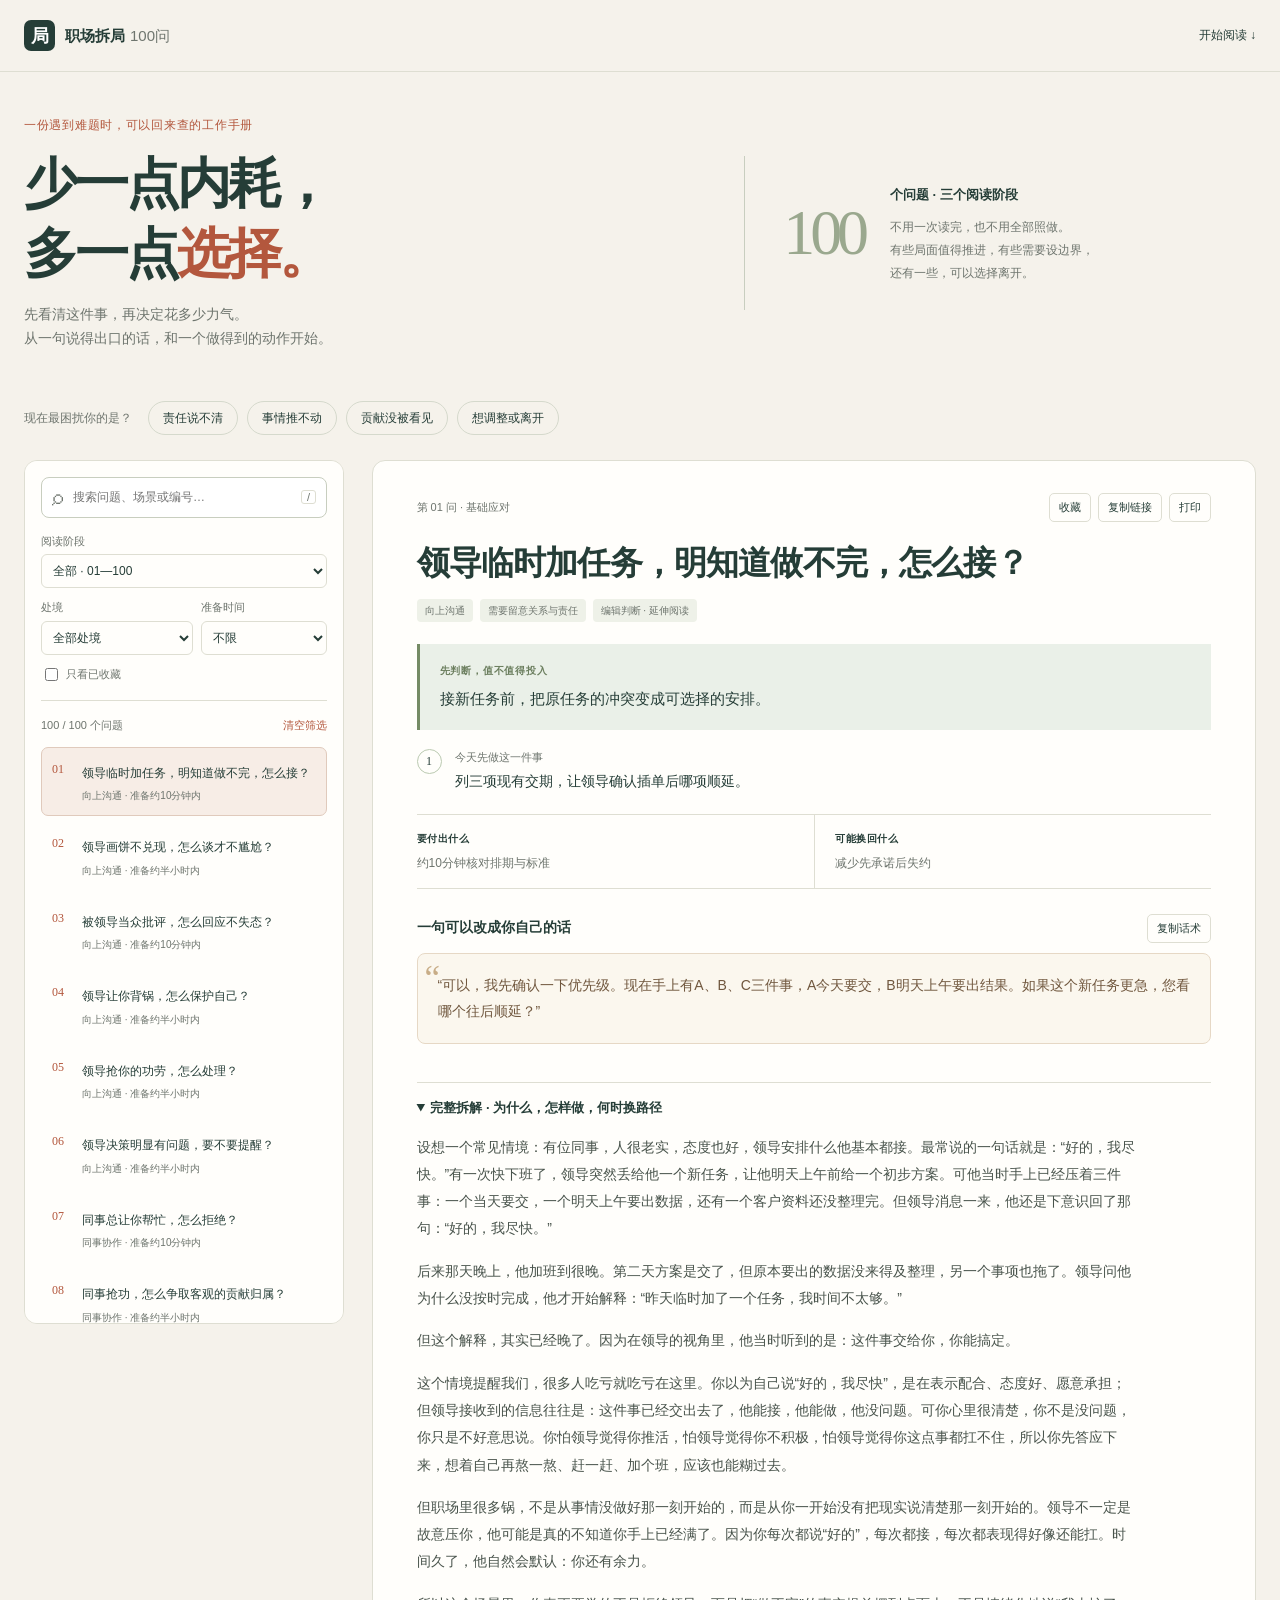
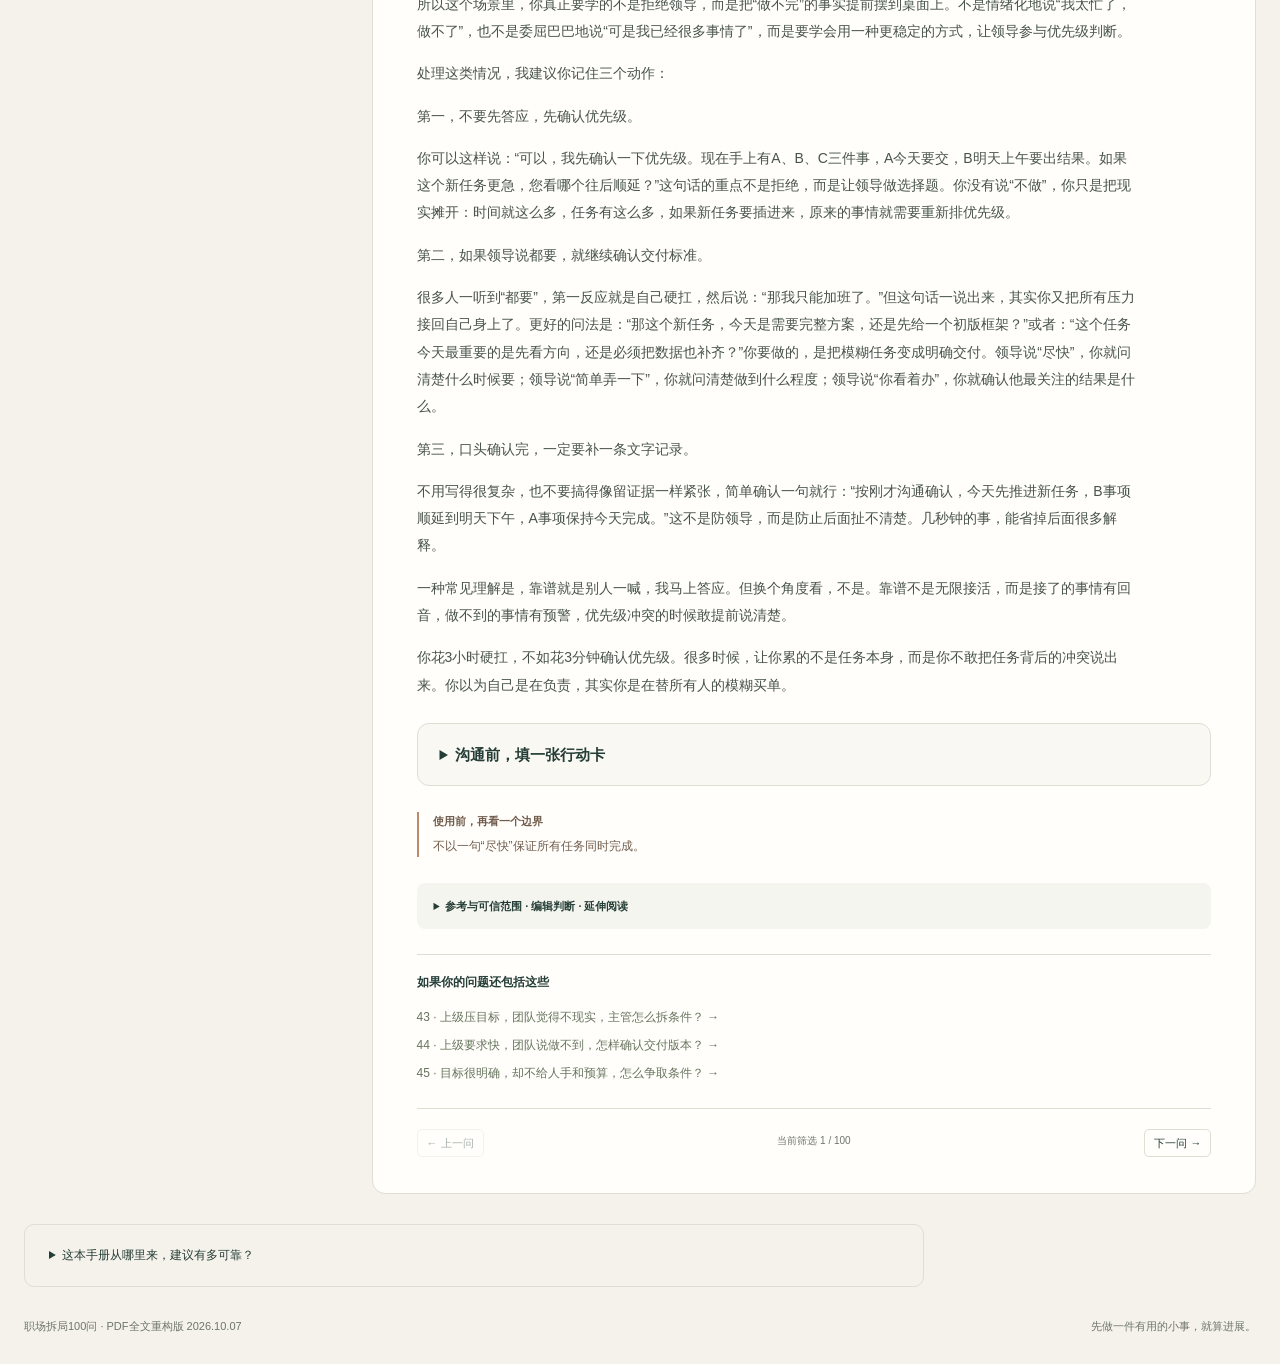
==== offline.html @ 79477aa4 "Improve references and mobile reading experience" ====
<!doctype html>
<html lang="zh-CN"><head><meta charset="utf-8"><meta name="viewport" content="width=device-width,initial-scale=1"><meta name="description" content="100个职场难题，逐题说明判断、行动、成本、收益和边界。"><meta name="theme-color" content="#f5f2eb"><meta property="og:type" content="website"><meta property="og:title" content="职场拆局100问 · 少一点内耗，多一点选择"><meta property="og:description" content="一份遇到职场难题时，可以回来查的工作手册。"><meta property="og:url" content="https://samuelsin526.github.io/-627806/"><link rel="canonical" href="https://samuelsin526.github.io/-627806/"><title>职场拆局100问 · 少一点内耗，多一点选择</title><style>:root{--paper:#f5f2eb;--white:#fffefb;--ink:#253d37;--muted:#6e756e;--line:#deded2;--accent:#b3573d;--wash:#f7ede6;--green:#eaf0e8}*{box-sizing:border-box}html{scroll-behavior:smooth;scroll-padding-top:76px}body{margin:0;background:var(--paper);color:var(--ink);font:15px/1.7 -apple-system,BlinkMacSystemFont,"Segoe UI","Microsoft YaHei",sans-serif}button,input,select{font:inherit}button,a,select{touch-action:manipulation}button{cursor:pointer;color:var(--ink)}a{color:inherit;text-decoration-thickness:1px;text-underline-offset:4px}button:focus-visible,a:focus-visible,select:focus-visible,input:focus-visible,summary:focus-visible{outline:3px solid #ae653b;outline-offset:3px}.sr-only{position:absolute;width:1px;height:1px;padding:0;margin:-1px;overflow:hidden;clip:rect(0,0,0,0);white-space:nowrap;border:0}.skip{position:absolute;left:12px;top:-80px;background:var(--white);padding:12px;z-index:20}.skip:focus{top:8px}.top{height:72px;display:flex;align-items:center;justify-content:space-between;padding:0 max(24px,calc((100vw - 1320px)/2));border-bottom:1px solid var(--line);background:var(--paper)}.brand{display:flex;align-items:center;gap:10px;text-decoration:none;font-weight:750;white-space:nowrap}.brand-mark{display:grid;place-items:center;width:31px;height:31px;background:var(--ink);color:white;border-radius:7px;font:700 18px serif}.brand-count{font-weight:400;margin-left:5px;color:var(--muted)}nav{display:flex;gap:25px;font-size:12px}nav a{text-decoration:none}nav a:hover{color:var(--accent)}.wrap{max-width:1320px;margin:auto;padding:0 24px}.hero{display:grid;grid-template-columns:1.3fr 1fr;gap:55px;align-items:center;padding:43px 0 35px}.eyebrow{font-size:12px;color:var(--accent);letter-spacing:.06em}h1{font:650 clamp(35px,4.2vw,54px)/1.3 "Microsoft YaHei",sans-serif;letter-spacing:-.055em;margin:14px 0}h1 span{color:var(--accent)}.hero p{color:var(--muted);font-size:14px;margin:0}.hero-note{display:flex;align-items:center;gap:26px;border-left:1px solid #c8cebf;padding:25px 0 25px 38px}.note-number{font:500 64px/1 Georgia,serif;color:#9aa88e;letter-spacing:-.08em}.hero-note b{font-size:13px;font-weight:600}.hero-note p{font-size:12px;margin-top:10px;line-height:1.9}.start{display:flex;flex-wrap:wrap;align-items:center;gap:9px;padding:15px 0 25px;font-size:12px}.start>span{color:var(--muted);margin-right:7px}.start button{border:1px solid #d5d9cc;border-radius:30px;background:transparent;padding:6px 14px;font-size:12px}.start button:hover{background:var(--green);border-color:#a4b09a}.workspace{display:grid;grid-template-columns:320px minmax(0,1fr);gap:28px;align-items:start}.sidebar{background:var(--white);border:1px solid var(--line);border-radius:13px;padding:16px;position:sticky;top:18px;max-height:calc(100vh - 36px);overflow:auto;scrollbar-width:thin}.search-wrap{display:flex;align-items:center;border:1px solid #c8cebf;border-radius:8px;background:#fff;gap:8px;padding:8px 10px}.search-wrap>span{font-size:22px;line-height:1;color:var(--muted)}.search-wrap input{font-size:12px;min-width:0;width:100%;border:0;background:transparent;color:var(--ink);outline:none}.search-wrap:focus-within{outline:2px solid #ae653b}.search-wrap kbd{font:11px sans-serif;padding:0 5px;border:1px solid var(--line);color:var(--muted);border-radius:3px}.filters{margin-top:14px}.filters label{display:block;font-size:11px;color:var(--muted);margin-bottom:4px}.filters select{width:100%;min-height:34px;font-size:12px;color:var(--ink);background:var(--white);border:1px solid var(--line);border-radius:6px;padding:5px 7px}.filter-pair{display:grid;grid-template-columns:1.2fr 1fr;gap:8px;margin:10px 0}.filters .saved-filter{display:flex;align-items:center;gap:5px;margin:10px 0 0}.saved-filter input{accent-color:var(--ink)}.list-head{display:flex;align-items:center;justify-content:space-between;margin:16px 0 9px;padding-top:12px;border-top:1px solid var(--line);font-size:11px;color:var(--muted)}.list-head button{border:0;background:none;color:var(--accent);font-size:11px;padding:3px 0}.question-list{display:grid;gap:5px}.question{display:flex;gap:10px;align-items:flex-start;width:100%;padding:11px 10px;border:1px solid transparent;border-radius:7px;background:transparent;text-align:left}.question:hover{background:#f2f4ed}.question.active{background:var(--wash);border-color:#e0cabc}.num{font:12px/1.8 Georgia,serif;color:var(--accent);flex:0 0 20px}.qtitle{font-size:12px;line-height:1.6;font-weight:550}.qmeta{display:block;font-size:10px;margin-top:3px;color:var(--muted)}.side-note{font-size:10px;color:var(--muted);margin:18px 4px 3px}.detail{min-width:0;background:var(--white);border:1px solid var(--line);border-radius:13px;padding:32px clamp(23px,3.4vw,47px) 36px;min-height:700px;scroll-margin-top:15px;outline:none}.detail-tools{display:flex;justify-content:space-between;align-items:center;gap:15px;color:var(--muted);font-size:11px}.tool-buttons{display:flex;gap:7px}.small-button{background:transparent;border:1px solid var(--line);padding:4px 9px;border-radius:5px;font-size:11px}.small-button:hover{border-color:#afbb9c;background:var(--green)}.small-button[aria-pressed=true]{background:var(--green)}h2{font-size:clamp(24px,2.6vw,35px);line-height:1.45;letter-spacing:-.025em;font-weight:650;margin:17px 0 12px}.tags{display:flex;gap:7px;flex-wrap:wrap;font-size:10px;color:var(--muted)}.tags span{background:#eef1e8;padding:3px 8px;border-radius:4px}.tags .risk-high{background:#f6e7dc;color:#96533a}.verdict{padding:18px 20px;background:var(--green);border-left:3px solid #758b65;margin:22px 0 15px;font-size:15px;line-height:1.8}.small-label{display:block;color:#6b7e5e;font-size:10px;letter-spacing:.08em;font-weight:600;margin-bottom:5px}.first-action{display:flex;gap:13px;font-size:14px;margin:18px 0 20px}.step-circle{flex:0 0 25px;height:25px;display:grid;place-items:center;border:1px solid #bbcab1;border-radius:50%;font:12px Georgia,serif;margin-top:1px}.first-action b{display:block;font-size:11px;color:var(--muted);font-weight:500;margin-bottom:3px}.value-row{display:grid;grid-template-columns:1fr 1fr;border-block:1px solid var(--line);margin:20px 0}.value-row>div{padding:15px 13px 15px 0;font-size:12px;color:var(--muted)}.value-row>div+div{border-left:1px solid var(--line);padding-left:20px}.value-row b{display:block;font-size:10px;font-weight:600;letter-spacing:.05em;margin-bottom:6px;color:var(--ink)}.section-heading{display:flex;justify-content:space-between;align-items:center;gap:10px;margin:25px 0 10px}.section-heading h3{font-size:14px;font-weight:650;margin:0}.quote{position:relative;border:1px solid #e6d8c5;border-radius:8px;background:#fbf7ee;padding:19px 20px;margin:0;font-size:14px;line-height:1.85;color:#70573e}.quote::before{content:'“';font:35px/1 Georgia,serif;color:#c8ad87;position:absolute;left:7px;top:7px}.copy-status{font-size:11px;color:var(--accent);min-height:18px;margin-top:5px}.reading{margin-top:15px}.reading summary{padding:14px 0;border-top:1px solid var(--line);font-size:13px;font-weight:600;cursor:pointer}.body-copy{max-width:720px}.body-copy p{font-size:14px;line-height:1.95;color:#48534b;margin:0 0 15px;overflow-wrap:anywhere}.body-copy h4{font-size:13px;margin:22px 0 7px;color:var(--ink)}.boundary{border-left:2px solid #ba8a6b;padding:0 0 0 14px;margin:26px 0;font-size:12px;color:#715c4c}.boundary b{display:block;font-size:11px;margin-bottom:5px}.reference{background:#f5f5ef;border-radius:8px;padding:14px 17px;margin-top:25px;font-size:11px;color:var(--muted)}.reference summary{cursor:pointer;color:var(--ink);font-weight:600}.reference p{margin:8px 0}.source-item{margin-top:11px}.source-item a{display:block;color:#405e45}.source-item span{font-size:10px}.related{margin-top:25px;border-top:1px solid var(--line);padding-top:17px}.related h3{font-size:12px;margin:0 0 10px}.related a{display:block;font-size:12px;text-decoration:none;padding:4px 0;color:#66745c}.related a:hover{color:var(--accent)}.pager{display:flex;justify-content:space-between;gap:12px;padding-top:20px;margin-top:20px;border-top:1px solid var(--line)}.pager button{font-size:11px}.pager button:disabled{opacity:.4;cursor:default}.empty{padding:28px 8px;text-align:center;color:var(--muted);font-size:13px}.empty button{margin-top:14px}.about{max-width:900px;margin:30px 0;padding:20px 24px;border:1px solid var(--line);border-radius:10px;color:var(--muted);font-size:12px}.about summary{cursor:pointer;color:var(--ink)}.about p{margin:10px 0}.footer{display:flex;justify-content:space-between;gap:15px;font-size:11px;color:var(--muted);padding-bottom:28px}
@media(max-width:850px){.workspace{grid-template-columns:260px minmax(0,1fr);gap:15px}.hero{gap:20px}.hero-note{padding-left:20px;gap:15px}.note-number{font-size:46px}.detail{padding:25px 22px}.filter-pair{grid-template-columns:1fr}.top{padding:0 22px}nav{gap:15px}}@media(max-width:650px){.wrap{padding:0 16px}.top{height:60px;padding:0 16px}.brand{font-size:13px}.brand-mark{width:27px;height:27px;font-size:16px}.brand-count{margin-left:3px}nav{gap:12px;font-size:11px}nav a:first-child{display:none}.hero{grid-template-columns:1fr;padding:28px 0 22px;gap:18px}.hero h1{font-size:38px}.hero-note{border-left:0;border-top:1px solid var(--line);padding:18px 0 0;gap:18px}.note-number{font-size:44px}.hero-note p{margin-top:5px}.hero-note p br{display:none}.hero-note div{max-width:280px}.start{gap:7px;padding-bottom:20px}.start>span{width:100%}.start button{padding:5px 10px;font-size:11px}.workspace{display:flex;flex-direction:column;gap:16px}.sidebar{position:static;max-height:none;width:100%;padding:13px}.filter-pair{grid-template-columns:1fr 1fr}.question-list{max-height:235px;overflow:auto;scrollbar-width:thin}.side-note{display:none}.detail{width:100%;padding:22px 20px;min-height:400px}.detail-tools{align-items:flex-start}.tool-buttons{gap:5px}.small-button{padding:5px 7px}h2{font-size:25px}.verdict{font-size:14px;padding:15px}.value-row>div{font-size:11px}.quote{font-size:13px}.body-copy p{font-size:14px;line-height:1.95}.footer{display:block;padding-bottom:22px}.footer span{display:block}.about{padding:16px}.tags{font-size:10px}}
@media print{body{background:white}.top,.hero,.start,.sidebar,.about,.footer,.tool-buttons,.pager,.related,.copy-status,.copy-button{display:none}.wrap{padding:0;max-width:none}.workspace{display:block}.detail{border:0;padding:0}.reading summary{display:none}h2{font-size:24px}.reference{background:none}.quote{background:none}.verdict{background:none}.body-copy{max-width:none}.body-copy p{font-size:11pt}a{overflow-wrap:anywhere}}
.mobile-browse{display:none}@media(max-width:650px){.mobile-browse{display:inline-block;margin-top:10px}.sidebar .filters,.sidebar .question-list{display:none}.sidebar.expanded .filters{display:block}.sidebar.expanded .question-list{display:grid}.sidebar .list-head{margin-bottom:0}.sidebar.expanded .list-head{margin-bottom:9px}}

.action-card{margin:24px 0;padding:18px 22px;border:1px solid var(--line);border-radius:12px;background:#faf8f3}.action-card summary{cursor:pointer;font-weight:600}.action-card #cardText p{margin:16px 0;line-height:1.8}.card-note{font-size:13px;color:var(--muted)}

/* Narrow-screen safeguards for long titles and the detail toolbar. */
.tool-buttons{flex-wrap:wrap;justify-content:flex-end}h2{overflow-wrap:anywhere}
@media(max-width:650px){.detail-tools{align-items:flex-start;flex-direction:column;gap:9px}.tool-buttons{width:100%;justify-content:flex-start}.small-button[data-print]{display:none}}
</style></head>
<body><a class="skip" href="#detail">跳到正文</a><header class="top"><a class="brand" href="#q=1"><span class="brand-mark">局</span><span>职场拆局<span class="brand-count">100问</span></span></a><nav aria-label="工具"><a href="#detail">开始阅读 ↓</a></nav></header>
<main class="wrap"><section class="hero"><div><div class="eyebrow">一份遇到难题时，可以回来查的工作手册</div><h1>少一点内耗，<br>多一点<span>选择。</span></h1><p>先看清这件事，再决定花多少力气。<br>从一句说得出口的话，和一个做得到的动作开始。</p></div><div class="hero-note"><span class="note-number">100</span><div><b>个问题 · 三个阅读阶段</b><p>不用一次读完，也不用全部照做。<br>有些局面值得推进，有些需要设边界，<br>还有一些，可以选择离开。</p></div></div></section>
<section class="start" aria-label="从当前处境开始"><span>现在最困扰你的是？</span><button data-start="背锅">责任说不清</button><button data-start="推进">事情推不动</button><button data-start="绩效">贡献没被看见</button><button data-start="离职">想调整或离开</button></section>
<div class="workspace"><aside class="sidebar" aria-label="查找问题"><label class="sr-only" for="search">搜索问题或正文</label><div class="search-wrap"><span aria-hidden="true">⌕</span><input id="search" type="search" placeholder="搜索问题、场景或编号…"><kbd>/</kbd></div><div class="filters"><label for="volume">阅读阶段</label><select id="volume"><option value="all">全部 · 01—100</option><option value="1">基础应对 · 01—30</option><option value="2">协作进阶 · 31—60</option><option value="3">高阶判断与选择 · 61—100</option></select><div class="filter-pair"><div><label for="category">处境</label><select id="category"><option value="all">全部处境</option><option value="up">向上沟通</option><option value="peer">同事协作</option><option value="manage">团队管理</option><option value="self">工作自保</option><option value="talk">表达与发展</option><option value="org">组织判断</option></select></div><div><label for="time">准备时间</label><select id="time"><option value="all">不限</option><option value="10">10分钟内</option><option value="30">30分钟内</option></select></div></div><label class="saved-filter"><input id="savedOnly" type="checkbox">只看已收藏</label></div><div class="list-head"><span id="count" role="status" aria-live="polite"></span><button id="reset">清空筛选</button></div><div id="questionList" class="question-list"></div><p class="side-note">时间是准备动作的编辑估计，不包含等待、练习或正式程序。建议不保证结果。</p></aside><article id="detail" class="detail" tabindex="-1" aria-label="问题正文"></article></div>
<section class="about" id="source-note"><details><summary>这本手册从哪里来，建议有多可靠？</summary><p>本版已读取用户提供的ima三册PDF正文，保留1—100问的场景递进，并独立重构分析、示例与行动卡。《高性价比人生指南》启发了成本、收益、边界和按需查询的组织方式。本文判断和示例由编辑重构，不声称逐题复现原文。</p><p>多数内容是编辑判断，未用研究验证话术效果。官方规则只对应具体边界；中文书籍、国内文章和案例用于提供延伸视角，不替整题背书。每题说明参考范围，不使用没有依据的证据等级。规则以中国大陆常见劳动关系为背景，具体争议需结合实际事实、程序和现行规定。</p><p><a href="#source-note">查看来源、核验状态与重构说明 →</a> · <a href="https://eternity4719.github.io/HowToLiveBetter/" target="_blank" rel="noreferrer">阅读风格参考 →</a></p></details></section></main><footer class="wrap footer"><span>职场拆局100问 · PDF全文重构版 2026.10.07</span><span>先做一件有用的小事，就算进展。</span></footer><noscript><p class="wrap">当前浏览器未开启JavaScript，请阅读<a href="book/完整正文.md">完整正文</a>。</p></noscript><script>window.ZHICHANG_SOURCES = [{"id":"comm-catalog","title":"《上司与下属沟通秘籍：职场下行沟通》目录","publisher":"钱振波 / 清华大学出版社，2011","url":"https://www.tup.tsinghua.edu.cn/booksCenter/bookcatalog?id=04361201","status":"书目信息及目录已核验；章节内容未通读"},{"id":"evidence","title":"最高人民法院关于民事诉讼证据的若干规定（2019修正）","publisher":"最高人民法院知识产权法庭","url":"https://ipc.court.gov.cn/zh-cn/news/view-393.html","status":"已核对第14、15、93条等原文；未评估个案采纳"},{"id":"contract","title":"中华人民共和国劳动合同法（2012修正）","publisher":"上海市人民政府官方刊载","url":"https://www.shanghai.gov.cn/rcjygj/20250606/658d064be68c46fc892530a8cde92258.html","status":"已核对所列条款原文；具体适用还需结合制度、司法解释与事实"},{"id":"labor","title":"中华人民共和国劳动法（2018第二次修正）","publisher":"国家市场监督管理总局官方刊载","url":"https://www.samr.gov.cn/zw/zfxxgk/fdzdgknr/bgt/art/2023/art_d9aa750028b14b99a776cb93726a360d.html","status":"已核对第36、39、41、44条等原文；未评估特定工时制度与个案"},{"id":"up-book","title":"《向上管理：搞定领导拿结果》","publisher":"中信出版社中文出版页面","url":"https://detail.youzan.com/show/goods?alias=277okh2ccljfzi0&from_source=gbox_seo","status":"已核验公开目录与内容简介；作为对话场景参考，未通读全书"},{"id":"comm-method","title":"《沟通的方法》","publisher":"脱不花 / 图书公开资料","url":"https://book.douban.com/subject/35473807/","status":"已核验书目信息、内容简介与公开目录；作为沟通视角，未通读全书"},{"id":"logic-book","title":"《逻辑表达：高效沟通的金字塔思维》","publisher":"图书公开资料","url":"https://book.douban.com/subject/34933227/","status":"已核验书目信息与公开简介；作为结构化表达入口，未通读全书"},{"id":"zeng-leadership","title":"《圆通：曾仕强说领导的境界》","publisher":"曾仕强 / 当当云阅读公开资料","url":"https://e.dangdang.com/products/1901361349.html","status":"已核验书目信息与公开简介；属于管理观点，不作为方法效果证据"},{"id":"people-boundary","title":"寻找工作与生活的边界","publisher":"人民日报·人民网观点","url":"https://opinion.people.com.cn/n1/2018/0918/c1003-30298986.html","status":"已核验文章正文；属于观点文章，用于补充工作边界语境"},{"id":"kr-up","title":"关于“向上管理”，这篇文章说透了","publisher":"职场木沐说 / 36氪授权转载","url":"https://www.36kr.com/p/2380417195355137","status":"已核验文章正文及转载说明；属于作者经验观点"},{"id":"kr-change","title":"需求来回变，是领导的问题，还是没做好向上管理？","publisher":"36氪","url":"https://36kr.com/p/2707870506536837","status":"已核验公开页面与主题摘要；作为需求变化场景参考"},{"id":"kr-practice","title":"“向上管理”的7个最佳实践：如何管理你的老板？","publisher":"36氪","url":"https://www.36kr.com/p/867638776886665","status":"已核验公开页面与主题摘要；属于经验型文章"},{"id":"career-guide","title":"“职场三阶段”职业指导典型案例","publisher":"中国就业网 / 人力资源和社会保障部门","url":"https://chinajob.mohrss.gov.cn/upload/resources/file/2020/04/08/81028.pdf","status":"已核验公开PDF包含职业指导案例；案例不能直接推广到所有人"},{"id":"tup-workplace","title":"《职场：不仅仅是做好本职工作》","publisher":"陈丹 / 清华大学出版社","url":"https://www.tup.com.cn/booksCenter/book_06940001.html","status":"已核验书目信息与公开简介；作为中国职场沟通语境入口"},{"id":"ima-1","title":"《职场拆局100问》第1册 · 场景参考","publisher":"Autrefois / ima笔记，用户提供PDF","url":"https://ima.qq.com/note/share/_AwePLSM8AqUL5kbZl5uOw?channel=4","status":"已读取用户提供PDF的正文；仅作场景与结构参考，未作为方法效果证据"},{"id":"ima-2","title":"《职场拆局100问》第2册 · 场景参考","publisher":"Autrefois / ima笔记，用户提供PDF","url":"https://ima.qq.com/note/share/_AwePLSN9QmVK5oTblVkNg?channel=4","status":"已读取用户提供PDF的正文；仅作场景与结构参考，未作为方法效果证据"},{"id":"ima-3","title":"《职场拆局100问》第3册 · 场景参考","publisher":"Autrefois / ima笔记，用户提供PDF","url":"https://ima.qq.com/note/share/_AwePLSC-QGYLJsUal9uOg?channel=4","status":"已读取用户提供PDF的正文；仅作场景与结构参考，未作为方法效果证据"}];
</script><script>window.ZHICHANG_ITEMS = [{"id":1,"title":"领导临时加任务，明知道做不完，怎么接？","category":"up","goal":"protect","risk":"medium","body":["设想一个常见情境：有位同事，人很老实，态度也好，领导安排什么他基本都接。最常说的一句话就是：“好的，我尽快。”有一次快下班了，领导突然丢给他一个新任务，让他明天上午前给一个初步方案。可他当时手上已经压着三件事：一个当天要交，一个明天上午要出数据，还有一个客户资料还没整理完。但领导消息一来，他还是下意识回了那句：“好的，我尽快。”","后来那天晚上，他加班到很晚。第二天方案是交了，但原本要出的数据没来得及整理，另一个事项也拖了。领导问他为什么没按时完成，他才开始解释：“昨天临时加了一个任务，我时间不太够。”","但这个解释，其实已经晚了。因为在领导的视角里，他当时听到的是：这件事交给你，你能搞定。","这个情境提醒我们，很多人吃亏就吃亏在这里。你以为自己说“好的，我尽快”，是在表示配合、态度好、愿意承担；但领导接收到的信息往往是：这件事已经交出去了，他能接，他能做，他没问题。可你心里很清楚，你不是没问题，你只是不好意思说。你怕领导觉得你推活，怕领导觉得你不积极，怕领导觉得你这点事都扛不住，所以你先答应下来，想着自己再熬一熬、赶一赶、加个班，应该也能糊过去。","但职场里很多锅，不是从事情没做好那一刻开始的，而是从你一开始没有把现实说清楚那一刻开始的。领导不一定是故意压你，他可能是真的不知道你手上已经满了。因为你每次都说“好的”，每次都接，每次都表现得好像还能扛。时间久了，他自然会默认：你还有余力。","所以这个场景里，你真正要学的不是拒绝领导，而是把“做不完”的事实提前摆到桌面上。不是情绪化地说“我太忙了，做不了”，也不是委屈巴巴地说“可是我已经很多事情了”，而是要学会用一种更稳定的方式，让领导参与优先级判断。","处理这类情况，我建议你记住三个动作：","第一，不要先答应，先确认优先级。","你可以这样说：“可以，我先确认一下优先级。现在手上有A、B、C三件事，A今天要交，B明天上午要出结果。如果这个新任务更急，您看哪个往后顺延？”这句话的重点不是拒绝，而是让领导做选择题。你没有说“不做”，你只是把现实摊开：时间就这么多，任务有这么多，如果新任务要插进来，原来的事情就需要重新排优先级。","第二，如果领导说都要，就继续确认交付标准。","很多人一听到“都要”，第一反应就是自己硬扛，然后说：“那我只能加班了。”但这句话一说出来，其实你又把所有压力接回自己身上了。更好的问法是：“那这个新任务，今天是需要完整方案，还是先给一个初版框架？”或者：“这个任务今天最重要的是先看方向，还是必须把数据也补齐？”你要做的，是把模糊任务变成明确交付。领导说“尽快”，你就问清楚什么时候要；领导说“简单弄一下”，你就问清楚做到什么程度；领导说“你看着办”，你就确认他最关注的结果是什么。","第三，口头确认完，一定要补一条文字记录。","不用写得很复杂，也不要搞得像留证据一样紧张，简单确认一句就行：“按刚才沟通确认，今天先推进新任务，B事项顺延到明天下午，A事项保持今天完成。”这不是防领导，而是防止后面扯不清楚。几秒钟的事，能省掉后面很多解释。","一种常见理解是，靠谱就是别人一喊，我马上答应。但换个角度看，不是。靠谱不是无限接活，而是接了的事情有回音，做不到的事情有预警，优先级冲突的时候敢提前说清楚。","你花3小时硬扛，不如花3分钟确认优先级。很多时候，让你累的不是任务本身，而是你不敢把任务背后的冲突说出来。你以为自己是在负责，其实你是在替所有人的模糊买单。"],"say":"“可以，我先确认一下优先级。现在手上有A、B、C三件事，A今天要交，B明天上午要出结果。如果这个新任务更急，您看哪个往后顺延？”","verdict":"接新任务前，把原任务的冲突变成可选择的安排。","firstAction":"列三项现有交期，让领导确认插单后哪项顺延。","minutes":10,"cost":"约10分钟核对排期与标准","gain":"减少先承诺后失约","limit":"不以一句“尽快”保证所有任务同时完成。","related":[43,44,45],"volume":1,"reference":{"kind":"编辑判断 · 延伸阅读","note":"本题为场景重构与编辑判断。ima原册提供问题线索，不是验证本题方法有效的研究；示例情境不代表真实访谈。请结合权限、关系、资源与个人处境选择。","sourceIds":["ima-1","up-book","kr-up"],"readingNote":"延伸阅读可对照边界对话、任务意图与主动确认；这些是书籍和作者经验，不证明模板在所有上下级关系中有效。"},"worksheet":["现有交付与日期：____","新增任务用途：____","可顺延事项：____","需要谁确认排序：____"]},{"id":2,"title":"领导画饼不兑现，怎么谈才不尴尬？","category":"up","goal":"grow","risk":"low","body":["你有没有被领导说过这种话？","“这次先辛苦一下，后面少不了你的。”","“你的付出我都看在眼里。”","“等这波忙完，我们好好聊聊你的发展。”","然后呢？忙完了。啥也没有。","你想提，又怕显得自己太功利。不提，心里又堵得慌。","但你有没有想过一个问题：他当时说的那些话，到底算不算承诺？","这些话暂时不足以让你判断如何兑现。需要进一步核对标准、时间、条件与批准人；不能仅凭一句模糊表达认定它有或没有全部法律效力。","“后面考虑你”——考虑什么？什么时候考虑？做到什么程度才考虑？全是模糊的。","而模糊承诺最可怕的地方在于：你会一直投入，却永远无法兑现，因为兑现标准从来不存在。","所以你要做的不是去“讨说法”，而是把模糊变清晰。","不要问“您之前说的还算不算”——这句话一说出来，性质就变了，从沟通变成了质问。","你应该这样聊：","“领导，我想跟您对齐一下接下来的方向。之前项目推进的时候您提到过后续的发展，我不是要求马上有结果，而是想确认一下——要达到什么标准，才会进入评估？我按这个方向去努力，心里更有数。”","这句话的精髓在哪？你没有逼他兑现，你是在要标准。","他愿意谈具体标准，能提供进一步核对的信息；持续含糊时，降低对未来回报的依赖。但一次谈话不足以确定对方的动机或承诺一定能兑现。","如果他说“公司现在比较难”——别沉默。接一句：","“我理解。那能不能先定一个时间节点，比如两个月后我们再对一次，到时候看看结果够不够评估条件？”","你在干嘛？你在把“以后再说”钉到一个具体的日子上。","聊完以后，发一条微信：","“感谢今天沟通，我理解接下来重点方向是A和B，我先按这个推进，月底跟您同步一次。”","这条微信不是刻意留证据，但将来再谈的时候，你不是从零开始，你有前文。","没有标准的饼，不值得你加班到凌晨两点。"],"say":"“我理解。那能不能先定一个时间节点，比如两个月后我们再对一次，到时候看看结果够不够评估条件？”","verdict":"用具体标准判断承诺，未来收益未确认前不无限加码。","firstAction":"核对承诺的条件、决定人和兑现时间。","minutes":15,"cost":"约15分钟梳理承诺与成果","gain":"看清哪些是鼓励、哪些可兑现","limit":"有权审批和正式结果未确定时，承诺仍有不确定性。","related":[38,68,78],"volume":1,"reference":{"kind":"编辑判断 · 延伸阅读","note":"本题为场景重构与编辑判断。ima原册提供问题线索，不是验证本题方法有效的研究；示例情境不代表真实访谈。请结合权限、关系、资源与个人处境选择。","sourceIds":["ima-1","up-book"],"readingNote":"可延伸阅读书中的发展与责任对话，帮助把模糊鼓励追问成条件和节点。"},"worksheet":["原承诺内容：____","兑现条件与批准人：____","下一次评审时间：____","未兑现时的投入边界：____"]},{"id":3,"title":"被领导当众批评，怎么回应不失态？","category":"up","goal":"talk","risk":"low","body":["先说一句真话：这个场景没有人能真正准备好。","当着所有同事的面被点名骂，那一瞬间你的身体会先于大脑反应——脸发烫，手心出汗，喉咙发紧。委屈、愤怒、羞耻一起涌上来。","你想解释，但你知道一解释就像在找借口。你想沉默，但你怕全场都以为你默认了。","这个时候最重要的事只有一件：不要在情绪最冲的时候做反应。","给自己3秒钟。就3秒。","不要马上张嘴。先在心里问自己一个问题：他到底在批评哪个具体的事？ 抓住那个关键词就够了。","然后说一句话稳住场面：","“这个问题我记下了。会后我把原因和调整方案理清楚，再跟您单独汇报。”","这句话你仔细看：你没有否认，没有认全部的错，没有争辩，也没有当众解释。你只是把处理动作放到了会后。","公开场合通常先要保证事实不被误述、现场仍能继续讨论。较复杂的分歧可转到会后；关键错误、安全风险或明显伤害，应及时简短纠正或寻求支持，不必一律沉默。","你真正要做的是守住两样东西：一是你的专业形象，二是后续还能讲清楚事实的空间。","会后才是关键战场。一定要找他聊一次，别让公开批评变成对你的最终评价。","可以这样说：","“领导，刚才您提到的问题我重新理了一下。A部分确实是我没考虑周全，这个我认。但有两个情况想同步给您——B和C。接下来我准备做三个动作……”","注意顺序：先认自己该认的，再补事实，再给方案。 不要一上来就说“您误会了”。那不是补充，那是对抗。","如果批评明显不公平呢？比如你知道那根本不是你的责任。","也别当场说。会后讲事实就行：","“这件事当时分工是A我负责、B某某负责，C是会上定的。我把时间线整理了一下，方便您判断。”","你不是说“你批评错了”。你是说“我补充信息，您重新看看”。","真正成熟的人不在情绪最冲的时候证明自己。你不需要在所有人面前赢回那口气。你需要在会后用事实和方案把事情翻过来。"],"say":"“我补充信息，您重新看看”","verdict":"承认真实错误，也保留澄清责任的空间。","firstAction":"先核实被批评的具体事实，给最小止损回应。","minutes":10,"cost":"约10分钟稳住回应，会后复盘","gain":"减少冲动争辩与过度认错","limit":"持续羞辱不是必须靠更好的表达来忍受。","related":[14,29,86],"volume":1,"reference":{"kind":"编辑判断 · 延伸阅读","note":"本题为场景重构与编辑判断。ima原册提供问题线索，不是验证本题方法有效的研究；示例情境不代表真实访谈。请结合权限、关系、资源与个人处境选择。","sourceIds":["ima-1","comm-method"],"readingNote":"可从沟通设计角度继续理解如何先接住现场、再转入事实和行动。"},"worksheet":["具体被批评事项：____","已确认事实：____","需纠正的信息：____","会后处理动作：____"]},{"id":4,"title":"领导让你背锅，怎么保护自己？","category":"up","goal":"protect","risk":"high","body":["你知道“我来处理吧”这五个字有多危险吗？","领导说“你去跟客户解释一下”，你说“好，我来处理”。","你以为你在展现担当。但别人听到的是：“他认了。”","“处理”和“负责”之间只有一层纸。你如果不把这层纸挑明，别人默认你同时接了这两件事。","责任争议有时并非来自明确的指派，而是来自双方一直没有确认分工。没有统计依据，不能估算这类情况占多少。","领导让你背锅，很少会直接说“这个责任你来扛”。他会用更巧妙的方式：","“你先写个情况说明。”","“对外就说是你这边没跟好。”","“这个事情你去安抚一下。”","你听着好像都在“处理问题”，但每一句都在把你推到责任人的位置上。","怎么办？你只需要在所有动作之前，把一件事讲清楚：","我可以配合补救，但补救不等于认责。","比如领导说“你去解释一下”。你可以接：","“可以，我先去沟通。不过对外口径我们先统一一下——哪些照实说，哪些先不展开，避免我说的跟后面不一致。”","你看你做了什么？你没有拒绝，但你要求了一样东西：口径。口径确认了，谁的责任、什么原因、什么措施，都白纸黑字了。","如果领导让你写情况说明——这个最要注意。","情况说明最容易写成认罪书。","不要开头就写“由于我工作疏忽”。你应该写的是事实经过：A环节谁负责，B环节什么时候确认的，C环节问题出在哪，目前采取了什么补救。","这叫说明情况，不叫主动认锅。","遇到背锅的苗头，先问自己5个问题：","这件事我是决策人还是执行人？","我负责的是全部还是其中一个环节？","方案是谁定的？","有没有书面记录？","我现在做的动作，是在补救还是在认责？","想不清楚这5件事之前，不要急着写任何东西，不要对外解释任何事情。","你可以担当，但担当不是替所有人认责。"],"say":"“可以，我先去沟通。不过对外口径我们先统一一下——哪些照实说，哪些先不展开，避免我说的跟后面不一致。”","verdict":"先还原责任链，处理当前影响，不靠情绪证明清白。","firstAction":"整理该事项的原分工和关键确认节点。","minutes":30,"cost":"约30分钟核对分工与原记录","gain":"减少责任混淆","limit":"记录不自动免责，属于你的部分仍需负责。","related":[9,19,52],"volume":1,"reference":{"kind":"编辑判断","note":"本题为场景重构与编辑判断。ima原册提供问题线索，不是验证本题方法有效的研究；示例情境不代表真实访谈。请结合权限、关系、资源与个人处境选择。","sourceIds":["ima-1"]},"worksheet":["原分工与决定人：____","我负责的环节：____","补救动作：____","责任待核实部分：____"]},{"id":5,"title":"领导抢你的功劳，怎么处理？","category":"up","goal":"present","risk":"low","body":["这件事，你可能一开始就想错了方向。","你觉得“领导拿着我的方案去汇报，功劳全变成他的了”，你心里很不舒服。","但你冷静想一下：领导把部门成果向上汇报，这个动作本身有没有问题？ 大部分情况下，没有。他就是干这个的。","那真正让你难受的是什么？","不是他汇报了。而是你在这次汇报里彻底隐形了。","方案是你写的、数据是你跑的、问题是你解决的。但这些信息，只有你和他知道。向上看，谁都不知道你的存在。","这才是真正的危险。不是一次功劳被拿走，而是你在评价系统里长期没有痕迹。","所以你要解决的不是“抢回功劳”，而是“让你的贡献被看见”。这两件事的做法完全不同。","抢功会让你和领导对立。但让贡献可见，你们俩的利益是一致的。","怎么做？三个习惯。","第一，过程中同步，不要只在结尾出现。","项目推进过程中，在群里发一句：","“需求梳理我这边已完成，下一步等某某补数据。”","很普通的一句话，但你的名字已经和这件事绑在一起了。","第二，项目结束后，主动发复盘。","“领导，我把这次项目复盘整理了一下：我主要负责了A、B、C三个环节，结果目前达到X，后续建议优化Y。您看还需要补充什么？”","这不是邀功，这是项目沉淀。但将来谈绩效、谈晋升的时候，这条消息就是证据。","第三，争取展示机会，而不是争功劳。","如果每次汇报都是领导讲，你可以说：","“领导，下次阶段汇报我能不能试着讲其中一个模块？一方面我对细节熟，另一方面也锻炼一下表达。”","你不是在要功劳，你是在要机会。领导更容易接受。","价值这个东西，不会因为你委屈就自动被看见。你不呈现，别人就会替你定义。"],"say":"“领导，下次阶段汇报我能不能试着讲其中一个模块？一方面我对细节熟，另一方面也锻炼一下表达。”","verdict":"让贡献有出处，选择合适范围澄清，不急着公开争输赢。","firstAction":"把自己的关键动作与共同结果写成事实摘要。","minutes":20,"cost":"约20分钟梳理贡献和沟通对象","gain":"增加客观归属的信息","limit":"团队成果不归一个人独占；领导不认可时还需判断环境。","related":[8,37,57],"volume":1,"reference":{"kind":"编辑判断","note":"本题为场景重构与编辑判断。ima原册提供问题线索，不是验证本题方法有效的研究；示例情境不代表真实访谈。请结合权限、关系、资源与个人处境选择。","sourceIds":["ima-1"]},"worksheet":["我的关键交付：____","团队共同贡献：____","阶段记录位置：____","希望展示的模块：____"]},{"id":6,"title":"领导决策明显有问题，要不要提醒？","category":"up","goal":"judge","risk":"medium","body":["这道题看似在问“要不要说”，其实答案你心里有——当然要说。","你不说，后面出了事，你参与了执行，一样被拖下水。到时候你跟同事说“我早就知道不行”——这句话除了证明你当时怂了，没有任何价值。","真正的问题不是要不要提醒，而是：怎么提醒才不会变成“你在挑战领导”。","这两个位置完全不同——","“领导，您这个方案不行” = 我比你聪明。","“领导，这个方向我理解，我补充一个风险点供您判断” = 我在帮你把事做稳。","前者是对抗，后者是补充。效果天差地别。","你可以这样说：","“这个方案目标我理解，是为了快速推进。我补充一个执行层的风险：A环节可能卡住，影响B结果。建议主方案保留，同时加一个备选动作兜底。”","认可目标 → 补充风险 → 给出建议","如果只说“我觉得有问题”但没给方案，领导会觉得你只会挑刺。如果连风险都不说就直接给方案，领导会觉得你在越位。","如果领导不听呢？ 他说“先按我说的做”。","那就别再争了。继续争就从“提醒”变成“对抗”了。","你只需要做两件事：","一，留痕。发一条微信：","“我按今天确认的方向推进A方案，同时关注B风险。如果过程中出现C情况，我会第一时间同步。”","二，执行过程中真的出现问题了，及时反馈。","这不是阴阳怪气。这是一个靠谱的执行者该做的事——你提醒过了，也配合执行了，过程中也同步风险了。后面不管出什么结果，你都站得住。","提醒领导的本质，不是证明你比他聪明，而是帮方案多一层保险。你的位置是补充者，不是审判者。"],"say":"“我按今天确认的方向推进A方案，同时关注B风险。如果过程中出现C情况，我会第一时间同步。”","verdict":"提醒强度取决于依据、影响与可逆性。","firstAction":"写出决策风险的依据与一个替代选择。","minutes":20,"cost":"约20分钟核实关键条件","gain":"让决定包含必要风险","limit":"涉及违规时不能用“提醒过了”代替停止问题动作。","related":[27,46,66],"volume":1,"reference":{"kind":"编辑判断 · 延伸阅读","note":"本题为场景重构与编辑判断。ima原册提供问题线索，不是验证本题方法有效的研究；示例情境不代表真实访谈。请结合权限、关系、资源与个人处境选择。","sourceIds":["ima-1","up-book","kr-change"],"readingNote":"可对照书籍和国内文章中的目标对齐、需求变化与补充风险场景。"},"worksheet":["方案目标：____","关键风险与依据：____","替代动作：____","需重新确认的触发条件：____"]},{"id":7,"title":"同事总让你帮忙，怎么拒绝？","category":"peer","goal":"boundary","risk":"low","body":["先问你一个问题。","你帮过那个同事几次了？3次？5次？可能你自己都数不清了。","再问一个：他帮过你几次？","如果你想了两秒还想不出来——需要进一步核对，这是否已从偶尔互助变成默认的任务转移。不同阶段互相支持未必次数完全相等，但你的时间与原任务仍需被尊重。","“帮忙”和“被转嫁工作”之间只有一条线：他有没有把你的帮忙当成默认。","偶尔帮一次，是人情。他每次都来找你、每次都理所当然、你不帮他还不高兴——那不是人情，是消耗。","而且你注意过没有？这种事最可怕的地方不是你累。是你一旦帮了很多次之后，反而更难拒绝了——“我前面都帮了，现在突然不帮是不是不好？”","不是。前面帮了10次，恰恰说明现在该立个规矩了。","那怎么拒绝？","你发现没有，“我没空”“这不是我的事”“你自己不会吗”——这些说法有一个共同点：它们都在说“我不愿意”。","但真正好用的拒绝，不是表达“我不愿意”，而是表达“这件事应该怎么回到正常轨道”。","“我理解你比较急。但我手上有几件事今天必须推完，没法完整接。这样，我帮你看个思路，或者给你一个之前的模板，具体内容你来推。”","这句话有边界，也有温度。你没有拒绝他这个人，你拒绝的是“替他做他的工作”。","如果他继续磨你——“很快的，就帮一下”——你就加一句：","“你要是觉得必须我来做，那咱们找领导确认一下分工，不然我这边原来的事也会受影响。”","很多人一听到“找领导确认”就会自动收回去。因为他也知道，这事拿到领导面前说不通。","你的时间和精力，跟你的钱包一样是有限的。你不会把钱包随便给别人吧？那你为什么会把时间随便给？","帮一次是情分，帮五次是习惯，帮十次就成了别人的工作流程。","你不需要翻脸，你只需要让对方知道：你帮忙是选择，不是义务。"],"say":"“我理解你比较急。但我手上有几件事今天必须推完，没法完整接。这样，我帮你看个思路，或者给你一个之前的模板，具体内容你来推。”","verdict":"帮助可以有范围，不必把同事整项工作接过来。","firstAction":"先确认自己能提供的有限支持及原任务影响。","minutes":5,"cost":"约5分钟确认范围与可用时间","gain":"保留合作，也保留自己的排期","limit":"岗位职责内的协作仍需履行，不是一概拒绝。","related":[25,39,58],"volume":1,"reference":{"kind":"编辑判断 · 延伸阅读","note":"本题为场景重构与编辑判断。ima原册提供问题线索，不是验证本题方法有效的研究；示例情境不代表真实访谈。请结合权限、关系、资源与个人处境选择。","sourceIds":["ima-1","comm-method","up-book"],"readingNote":"可延伸阅读拒绝、边界和合作关系的沟通方法；仍需结合你是否有拒绝权限。"},"worksheet":["对方请求范围：____","我的原交付：____","可提供的有限支持：____","结束时间：____"]},{"id":8,"title":"同事抢功，怎么争取客观的贡献归属？","category":"peer","goal":"present","risk":"low","body":["你有没有观察过，那些会抢功的人有一个共同特点？","他们不是在说假话。他们只是在说“模糊的真话”。","“这个项目我们当时是这样考虑的”——“我们”，他确实参与了讨论。","“我这边推进后效果还不错”——他确实推进了一部分。","他没有说谎。但他说的方式，让听的人以为这个事主要是他做的。","抢功的核心手法就是模糊贡献边界。 他不需要撒谎，他只需要把“我参与了”说得像“我主导了”就够了。","你怎么破？","不要争“功劳是谁的”，要拆“事情是怎么做成的”。","当场你可以这样补一句：","“我补充一下推进过程。前期需求梳理是我这边完成的，中间方案调整某某支持了数据部分，落地阶段我重点跟了A和B两个节点。后续优化的话我建议看C指标。”","你没有说“他抢功”。你只是把过程拆开了。一拆开，谁做了什么，自然就清楚了。","抢功最怕的不是你生气，是你把环节拆清楚。","如果对方长期这样呢？你需要改变一个习惯：不要只在结果阶段出现。","方案你出的？自己发到群里，不要只发给他让他转。","阶段成果出来了？群里同步一句“需求梳理我这边已完成，等某某补数据”。","项目结束？自己写复盘发给领导。","这些动作不是在争功。这是让你的名字在整个过程中自然出现，而不是到最后任人描述。","沉默不是大度。长期沉默只会让别人替你定义你的价值。"],"say":"“我补充一下推进过程。前期需求梳理是我这边完成的，中间方案调整某某支持了数据部分，落地阶段我重点跟了A和B两个节点。后续优化的话我建议看C指标。”","verdict":"纠正成果归属，用事实而非反击姿态。","firstAction":"核对分工与关键产出，补一条客观贡献说明。","minutes":20,"cost":"约20分钟整理角色与成果","gain":"让真实贡献可被评价","limit":"不抹掉他人参与，也不以泄露资料证明自己。","related":[37,40,41],"volume":1,"reference":{"kind":"编辑判断 · 延伸阅读","note":"本题为场景重构与编辑判断。ima原册提供问题线索，不是验证本题方法有效的研究；示例情境不代表真实访谈。请结合权限、关系、资源与个人处境选择。","sourceIds":["ima-1","people-boundary","up-book"],"readingNote":"一个提供工作边界语境，一个提供向上协商场景；都只作为判断输入。"},"worksheet":["项目关键环节：____","各自完成内容：____","可核对记录：____","需更正的表述：____"]},{"id":9,"title":"同事甩锅，怎么留痕自保？","category":"peer","goal":"protect","risk":"high","body":["记录缺失会增加还原事实的难度，但有记录也不自动解决责任争议，还要核对具体职责与经过。","你想想，他为什么敢当着所有人的面说“这个我之前跟你说过”、“我以为你会处理”？","因为他知道没有书面记录。他说了，你没证据反驳。大家一听，好像有道理。你越急着否认，越像在狡辩。","甩锅局里，你要争的不是情绪，是事实定义权。","什么叫事实定义权？就是谁先把时间线、分工和依据讲清楚，谁就掌握了局面。","所以当有人在群里或者会上甩锅的时候，你的第一反应不要是“你胡说”——这是吵架。你要说的是：","“我先同步一下记录，避免理解不一致。X月X日群里确认A由某某负责，我这边负责B，已在X日完成。C当时没有确认负责人，建议现在重新明确。”","你没有骂人，你只是列了事实。但锅已经挡回去了。","因为事实一摆出来，“我之前跟你说过”这种话就站不住了——说过？记录在哪？","如果对方说“我之前跟你说过”，你可以接一句很有效的话：","“可能我们当时理解不一致。这样吧，我们看一下记录。如果没有明确记录，那就从现在开始补确认——A谁负责，B什么时候完成，C谁来确认。”","这句话温和，但杀伤力很大。它在告诉所有人：没有记录的事情，不能随便说“我说过”。","重要分工通过合适渠道取得明确确认，可以减少误解；发出记录后仍需核对对方是否接受，沉默不自动代表同意。","每次协作完，补一条：","“我同步一下今天确认的分工：A由某某负责，截止时间X……”","几秒钟的事，但它能堵死所有后面的扯皮。","没有记录的委屈，最终很容易变成你的责任。"],"say":"“我先同步一下记录，避免理解不一致。X月X日群里确认A由某某负责，我这边负责B，已在X日完成。C当时没有确认负责人，建议现在重新明确。”","verdict":"把争议落在记录上，区分你的责任与后来变化。","firstAction":"按时间列安排、提交、确认与变更四个节点。","minutes":30,"cost":"约30分钟还原时间线","gain":"减少无依据的责任转移","limit":"只截有利一句不够，保存必要上下文且遵守权限。","related":[4,32,52],"volume":1,"reference":{"kind":"编辑判断","note":"本题为场景重构与编辑判断。ima原册提供问题线索，不是验证本题方法有效的研究；示例情境不代表真实访谈。请结合权限、关系、资源与个人处境选择。","sourceIds":["ima-1"]},"worksheet":["原分工：____","实际时间线：____","记录出处：____","当前待确认责任：____"]},{"id":10,"title":"跨部门不配合，怎么推动事情？","category":"peer","goal":"push","risk":"medium","body":["你有没有想过，为什么你催了5次，对方还是不动？","不是因为你催得不够频繁。是因为你催的方式有问题。","“麻烦看一下。”","“这个很急。”","“什么时候能给我？”","你说的每一句话都是在催“人”。但问题是——你催的那个人，不归你管。","跨部门协作最痛苦的地方就在这里：你背着结果，但你没有对方的管理权。","你不能命令他，你不能考核他，你甚至不能让他把你的事排在他自己的事前面。","所以你催“人”是没有用的。你要催的是节点、责任和影响。","从“麻烦快点”变成：","“这个事项目前卡在A节点，如果今天没法确认，会影响明天下午整体交付。我先同步一下风险，方便大家判断下一步。”","你感受一下这两种话的区别。前者是求人办事，后者是同步项目状态。后者的力度完全不同，因为它在告诉所有人：不是我在催他，是这个项目卡在这了。","跨部门推进有一个四层法，不要跳着来：","第一层：私聊确认需求，讲清楚要什么、为什么要、什么时候要。","第二层：私聊不动？群里同步节点。","第三层：群里还不动？同步风险影响——“如果今天不确认，明天交付会延期”。","第四层：风险同步了还不动？找领导协调。","很多人要么一直在第一层“私聊催”里死磕，催到自己崩溃；要么直接跳到第四层去告状，把关系搞僵。","按顺序来。每一层都试过了再升级，这不是告状，这是项目管理。","如果对方说“我们也很忙”——别回“谁不忙啊”。你可以接：","“理解。那这个事项预计什么时候能排上？如果今天没法完成，我需要提前同步延期风险，请双方领导判断优先级。”","你给了他空间——你可以忙。但你也给了他压力——你得给我一个时间，否则就升级了。","向领导汇报的时候，不要只说“他们不配合”。 这句话太弱，领导听完也不知道怎么帮你。","你应该说：","“项目卡在C部门确认环节，我X月X日、X月X日分别提醒过，目前没有明确时间。如果今天不确认，明天交付会延期。建议两个方案：一是请您帮协调对方负责人，二是我们先出简版，后续再补。”","这叫带方案汇报。领导最喜欢的不是来倒苦水的人，而是来让他做选择题的人。","私聊是沟通，群内同步是推进，升级协调是管理。","跨部门不要靠人情硬推。靠节点、靠责任、靠风险可见。"],"say":"“项目卡在C部门确认环节，我X月X日、X月X日分别提醒过，目前没有明确时间。如果今天不确认，明天交付会延期。建议两个方案：一是请您帮协调对方负责人，二是我们先出简版，后续再补。”","verdict":"先建立可交付的接口，再找有权者协调优先级。","firstAction":"确认对方部门的接口、资源冲突和共同交付。","minutes":20,"cost":"约20分钟对齐请求与节点","gain":"减少私人催促","limit":"你无权替对方部门承诺，跨部门排序需要负责人。","related":[31,34,35],"volume":1,"reference":{"kind":"编辑判断 · 延伸阅读","note":"本题为场景重构与编辑判断。ima原册提供问题线索，不是验证本题方法有效的研究；示例情境不代表真实访谈。请结合权限、关系、资源与个人处境选择。","sourceIds":["ima-1","comm-method","kr-practice"],"readingNote":"可用于补充跨部门协作中的对象分析、目标确认和推进节奏。"},"worksheet":["对方接口：____","所需输入：____","节点与影响：____","升级协调条件：____"]},{"id":11,"title":"被排挤在信息圈外，怎么办？","category":"peer","goal":"collab","risk":"low","body":["先说一句不太好听的话：","职场里的信息圈，不是朋友圈，是价值圈。","别人没带上你，可能是职责、权限、沟通遗漏或不合理排斥。先核对你需要参与什么事项，避免直接把原因归为自己没有帮助。","你回忆一下，上次别人私下讨论一个重要项目，你不在。你第一反应是什么？","大概率是委屈：“他们是不是针对我？”","然后你开始想怎么融进去。主动套近乎，找机会搭话，暗示“下次也叫我一起”。","但你有没有想过一个问题——你进了那个群、那个饭局、那个小范围讨论之后，你能贡献什么？","如果答不上来，你进去了也待不住。","信息流还受到岗位权限、沟通机制和私人关系影响。未被带入讨论，不足以证明你没有价值；先核对本职所需信息是否有合理获取渠道。","所以破局的路径不是“求别人带你”，而是让自己变成那个绕不开的人。","怎么做？找一个具体的切入口。","比如跟领导说：","“这个项目后面如果需要数据整理或进度跟进，我可以先做一部分。我先把现有资料整理一版，方便大家后续讨论。”","你不是在讨好。你是在给自己创造进入信息流的理由。","当然，如果你连续几次主动创造价值入口，对方都没有反馈——项目不带你、会议不叫你、领导也不给你安排新的事——那就不是普通信息差了。那是边缘化信号。","这时候不要把所有精力都花在证明“我值得被带上”。","你要开始两手准备：一边在内部争取可见成果，一边给自己留外部退路。","被排挤最可怕的不是别人不带你。最可怕的是你被排挤之后，也开始相信自己没有价值。"],"say":"“这个项目后面如果需要数据整理或进度跟进，我可以先做一部分。我先把现有资料整理一版，方便大家后续讨论。”","verdict":"恢复必要信息接口，不要求所有人先接纳你。","firstAction":"列完成职责必需的信息并提出具体获取请求。","minutes":15,"cost":"约15分钟核对信息缺口","gain":"减少猜测与漏项","limit":"不因不在私人圈子就认定伤害，也不绕过权限取信息。","related":[23,70,88],"volume":1,"reference":{"kind":"编辑判断 · 延伸阅读","note":"本题为场景重构与编辑判断。ima原册提供问题线索，不是验证本题方法有效的研究；示例情境不代表真实访谈。请结合权限、关系、资源与个人处境选择。","sourceIds":["ima-1","kr-up","tup-workplace"],"readingNote":"可延伸理解主动汇报、信息可见与中国职场沟通语境。"},"worksheet":["本职所需信息：____","缺失渠道：____","可贡献模块：____","下一次核对点：____"]},{"id":12,"title":"不想站队，但被迫卷入派系，怎么办？","category":"peer","goal":"protect","risk":"medium","body":["“我就想好好工作，不想站队。”","这种愿望很正常。但有时他人仍会根据你的合作对象形成判断，所以还需要明确自己的参与范围。","因为在很多公司里，站不站队不是你自己说了算。别人会替你归类。","你跟谁走得近、谁给你资源、你支持了谁的方案、谁帮你说过话——别人都看在眼里。你以为你中立，别人未必这么看。","但这不代表你就要急着找山头靠上去。","职场里最危险的站队，不是支持了某个方案，而是把自己的命运完全绑在某个人身上。","人会调走，派系会失势，今天的靠山明天可能就是风险源。","所以你要分清楚三件事：","支持事情可以，参与斗人不行。","配合项目可以，攻击另一方不行。","接受资源可以，出卖判断不行。","比如有人拉你评价另一个领导：“你是不是也觉得他不行？”","千万别顺着说。你可以接：","“这个我不太方便评价人。从项目结果看，我觉得现在最重要的是把分工和时间确认下来。”","你把话题从“评价人”拉回了“讨论事”。","如果有人逼你表态——“你到底支持谁的方案？”","“我支持对结果最有利的方案。目标清楚、责任清楚，我这边都配合推进。”","这句话听着圆，但不是滑头。它的意思是：我不参与人身绑定，我对结果负责。","有一条底线你要守住：合作可以，陪斗不行。","如果一个领导要求你帮他打压别人、传小话、卡流程、在会上攻击某个人——这不是站队，这是陪葬。","一旦你成了“某某的人”，别人就不再单独评价你了。对方一出事，你也被牵连。","职场里最稳的站位，不是站某个人，而是站结果、站规则、站自己的长期价值。"],"say":"“我支持对结果最有利的方案。目标清楚、责任清楚，我这边都配合推进。”","verdict":"不轻易代言未经核实的判断，工作承诺照常履行。","firstAction":"把被要求表态的内容区分为事实、工作与私人立场。","minutes":5,"cost":"一次简短转向","gain":"降低卷入传播的成本","limit":"真实投诉与安全问题不能一概视为站队。","related":[61,64,65],"volume":1,"reference":{"kind":"编辑判断 · 延伸阅读","note":"本题为场景重构与编辑判断。ima原册提供问题线索，不是验证本题方法有效的研究；示例情境不代表真实访谈。请结合权限、关系、资源与个人处境选择。","sourceIds":["ima-1","comm-method","tup-workplace"],"readingNote":"可用于补充复杂关系中的表达设计，不意味着任何场合都应保持中立。"},"worksheet":["被要求参与事项：____","已知与未知：____","我能配合的工作：____","不能参与的行为：____"]},{"id":13,"title":"下属不服你，怎么建立管理位置？","category":"manage","goal":"manage","risk":"low","body":["新主管最怕的不是工作难，是下属不服。","你安排任务，他嘴上答应，行动拖延。你想立规矩，他说“以前不是这么做的”。你想推动变化，他看着你，像在等你出错。","这时候很多人会走两个极端——","一种是急着立威，语气变硬、动不动强调“我是负责人”。","另一种是急着讨好，什么都商量、什么都好说。","但你发现没有？靠压人建立的权威，别人表面服，心里不服。靠讨好换来的关系，别人表面亲近，实际不怕你。","管理位置不是靠头衔自动生成的。它是靠三样东西一点点立起来的：","任务边界——谁负责什么，什么时候反馈，做到什么程度算完成。","工作标准——不是你喜欢怎样，而是这个岗位、这个结果需要怎样。","反馈机制——做好了怎么认可，做不到怎么调整，反复出问题怎么处理。","你可以开一次小范围沟通，直接说：","“我不会一上来全部推翻大家的习惯。但接下来有几个基本规则要统一：任务谁负责、什么时候反馈、结果按什么标准验收。方式可以讨论，但结果不能模糊。”","如果下属持续试探——拖延、敷衍——你不要靠情绪去压。你可以说：","“这不是态度问题，我们回到交付标准看。你答应的是周三给结果，现在没有完成，也没有提前反馈。后面需要你在延期前主动同步原因和新时间。”","你没有骂人，你在讲规则。","新主管最怕把管理做成情绪战。你一生气，下属就知道怎么影响你。你越稳定，越按规则处理，他越没空间带节奏。","下属真正服的，不是一个会发火的人，而是一个有标准、有判断、能带大家把事做成的人。"],"say":"“这不是态度问题，我们回到交付标准看。你答应的是周三给结果，现在没有完成，也没有提前反馈。后面需要你在延期前主动同步原因和新时间。”","verdict":"管理位置需要规则、能力与兑现，不能只靠职位。","firstAction":"明确岗位授权、分工和公平执行的工作标准。","minutes":30,"cost":"约30分钟核对角色，持续执行","gain":"形成可预测的管理接口","limit":"先确认自己有相应权限和资源，再要求成员承担。","related":[59,95,96],"volume":1,"reference":{"kind":"编辑判断 · 延伸阅读","note":"本题为场景重构与编辑判断。ima原册提供问题线索，不是验证本题方法有效的研究；示例情境不代表真实访谈。请结合权限、关系、资源与个人处境选择。","sourceIds":["comm-catalog","ima-1","zeng-leadership"],"readingNote":"延伸阅读可查书目第23章对应主题；已核验目录，未通读该章，未据此验证本文方法。 补充中国式管理语境中的领导位置和变通观点；属于管理观点，不替代事实判断。"},"worksheet":["交付标准：____","责任范围：____","反馈节点：____","同一规则怎样适用：____"]},{"id":14,"title":"下属当众顶撞你，怎么接住场面？","category":"manage","goal":"manage","risk":"low","body":["下属当众顶撞你，最难受的不是他说了什么，而是他说的那个场合。","其他人都在看你。你感觉到的不是一个意见，而是一种挑战。你本能地想压回去——","“你什么态度？”","“你是在质疑我吗？”","但你一压，场面马上变成你和他的对抗。其他人不再关注事情，开始看戏。你越激动，他越显得“敢说真话”。","下属当众顶撞时，你第一时间要处理的不是他的态度，是现场秩序。","你可以这样接：","“你可以提不同意见，我们先回到事情本身。你认为方案的问题在哪？有没有替代方案？先讲清楚，最后我来判断。”","这句话很稳。你没有压制他提意见，但你也没有让他用情绪控制现场。","如果他说得很冲，补一句：","“观点可以讨论，但按议题来，不做情绪表达。你把具体问题讲清楚。”","会后一定要单独谈。不要因为现场稳住了就当没事。","你可以说：","“你有不同意见没问题，我也欢迎。但公开场合的表达要围绕事情，不能变成情绪对抗。以后有不同方案，可以提前碰我，而不是现场冲撞。”","这段话讲清楚两件事：意见可以有，方式有边界。","当然，如果他说得确实有道理呢？你要能接住：","“这个点你提得有价值，先补进风险清单。但最终怎么调整，我结合整体目标判断。”","你既接了好意见，也保留了决策权。","真正的管理权威，不是让下属不敢说话，而是让他们知道：你允许讨论，但你能控场。","下属当众顶撞你，最怕的不是他强，而是你乱。你稳了，场就稳了。"],"say":"“这个点你提得有价值，先补进风险清单。但最终怎么调整，我结合整体目标判断。”","verdict":"允许不同意见，同时设定会议中的行为边界。","firstAction":"先结束现场争执，约私下核对具体分歧。","minutes":10,"cost":"现场短回应，会后约10分钟核实","gain":"保持讨论可进行","limit":"正当风险提醒不是顶撞，不能用面子压制。","related":[3,18,90],"volume":1,"reference":{"kind":"编辑判断 · 延伸阅读","note":"本题为场景重构与编辑判断。ima原册提供问题线索，不是验证本题方法有效的研究；示例情境不代表真实访谈。请结合权限、关系、资源与个人处境选择。","sourceIds":["comm-catalog","ima-1","comm-method","zeng-leadership"],"readingNote":"延伸阅读可查书目第13章对应主题；已核验目录，未通读该章，未据此验证本文方法。 可对照公开场合、关系修复和管理分寸的不同处理角度。"},"worksheet":["具体观点：____","现场议题：____","需要恢复的秩序：____","会后核对事项：____"]},{"id":15,"title":"老员工不配合新主管，怎么破局？","category":"manage","goal":"manage","risk":"low","body":["你想赢他，但你赢不了。也没必要赢。","他比你待得久，关系比你熟，流程比你清楚。你讲方法，他说以前不是这样。你安排任务，他慢半拍。你想调整，他一脸“你还嫩”。","很多新主管这时候要么烧三把火证明权力，要么反过来讨好想先搞好关系。","但老员工真正看的，不是你说话硬不硬，也不是你请不请他喝咖啡。他在看三件事：你有没有判断？你敢不敢立规则？你能不能坚持一段时间？","所以你不要一上来动人，先动规则。","老员工最怕什么？怕事情变得透明、标准、可衡量。","为什么？因为很多老员工的优势来自“只有我知道”“以前都是这样”“这个流程我熟”。你把事情拆清楚、把节点摆出来、把结果可视化，他的模糊空间就变少了。","你可以公开说：","“我尊重大家过去的经验。但接下来几个关键事项要统一：任务有负责人，进度有反馈，结果有复盘。不是针对某个人，是为了协作更清楚。”","公开说规则，私下谈个体。","对那个明显不配合的，单独聊时不要一上来指责态度，你可以说：","“你经验很重要，我希望你起正向带头作用。但最近几个事项反馈不及时，已经影响整体节奏。后面我会按同一标准看所有人。”","没有情绪，但有边界。","还有一招很好用：把老员工从“对抗者”变成“贡献者”。","“这块你经验最熟，你能不能把过去的做法整理成标准模板？后面新人也能用。”","你不是否定他，你是把他的经验制度化。他愿意转化，就是助力。他继续抵触，后面按规则处理你也站得住。","尊重经验，但规则必须生效。 不能让资历变成不配合的理由。"],"say":"“这块你经验最熟，你能不能把过去的做法整理成标准模板？后面新人也能用。”","verdict":"尊重经验不等于维持全部旧做法。","firstAction":"了解现有流程与历史约束，再讨论哪项需要改变。","minutes":30,"cost":"约30分钟看实际任务与接口","gain":"减少新旧管理的猜测","limit":"不按年龄贴标签，评价具体行为。","related":[13,42,95],"volume":1,"reference":{"kind":"编辑判断 · 延伸阅读","note":"本题为场景重构与编辑判断。ima原册提供问题线索，不是验证本题方法有效的研究；示例情境不代表真实访谈。请结合权限、关系、资源与个人处境选择。","sourceIds":["comm-catalog","ima-1","zeng-leadership","tup-workplace"],"readingNote":"延伸阅读可查书目第24章对应主题；已核验目录，未通读该章，未据此验证本文方法。 补充新主管与老员工相处的中国职场语境，不能用于给员工贴标签。"},"worksheet":["既有经验的有效部分：____","统一标准：____","个体分歧：____","下一轮检查：____"]},{"id":16,"title":"下属能力强但不服管，怎么办？","category":"manage","goal":"manage","risk":"low","body":["这种人让你最纠结。","他确实能出结果。关键时候还真得靠他。但他也确实不好管——开会唱反调，执行按自己来，有时候还用能力压你一句：“这个我比你清楚。”","你不敢压太狠，怕他走。你也不能一直让，怕团队被他带歪。","这个场景你只需要想清楚一个问题：他是不服低水平管理，还是不服任何管理？","如果他是因为你安排确实不合理、方案确实不专业——那你先补自己。能力强的人对低质量指令很敏感。你不能只要求他服从，你的判断也要站得住。","但如果他已经不是提意见，而是持续破坏秩序——那就不是“有个性”，是管理风险。","能力强不是免死金牌。","你可以给他空间，但空间要绑定责任：","“你的能力我认可，所以我愿意给更大的发挥空间。但对应的，你也要承担更高的协作责任。你可以有不同意见，但要给替代方案；你可以挑战方法，但不能影响团队秩序。”","最忌讳两种做法：","一种是因为怕他走就无限迁就——团队会看到一个信号：只要能力强，就可以不守规则。其他人还怎么管？","另一种是因为被挑战就急着打压——可能真的把能人推走，也显得你没有容人之量。","更好的做法是把他从“个体强”引导到“承担更大责任”。比如给他一个模块，让他负责结果，也负责协作。做成了，认可他。做不成，复盘他。继续破坏规则，就让他知道：能力不能抵消协作问题。","一个真正厉害的人，不只是自己能打，还能让团队因为他变得更好。如果他只能证明自己强，却不断让团队变乱——那他不是核心资产，是高成本风险。"],"say":"“你的能力我认可，所以我愿意给更大的发挥空间。但对应的，你也要承担更高的协作责任。你可以有不同意见，但要给替代方案；你可以挑战方法，但不能影响团队秩序。”","verdict":"能力强可以给空间，规则和对他人的尊重仍一致。","firstAction":"明确自主决策范围和必须协作的底线。","minutes":30,"cost":"约30分钟核对授权与期待","gain":"留住能力，减少单点依赖","limit":"制度应公平执行，不拿关键员工身份免除必要责任。","related":[36,59,95],"volume":1,"reference":{"kind":"编辑判断 · 延伸阅读","note":"本题为场景重构与编辑判断。ima原册提供问题线索，不是验证本题方法有效的研究；示例情境不代表真实访谈。请结合权限、关系、资源与个人处境选择。","sourceIds":["comm-catalog","ima-1","zeng-leadership","comm-method"],"readingNote":"延伸阅读可查书目第24章对应主题；已核验目录，未通读该章，未据此验证本文方法。 可从授权、尊重和沟通设计三个角度继续思考强能力下属的管理。"},"worksheet":["专业贡献：____","具体协作问题：____","自主范围：____","必要的确认边界：____"]},{"id":17,"title":"下属犯错后先甩锅，怎么追责？","category":"manage","goal":"manage","risk":"medium","body":["下属犯错不可怕。可怕的是他犯错后第一反应不是补救，而是解释。","“这个不是我一个人的问题。”","“当时没人跟我说清楚。”","“主要是对方没配合。”","你听着很火。因为你想解决问题，他想先把自己摘出去。","但这时候你如果一上来骂态度，很容易被他拖进情绪战。谈了半天，问题没解决，责任也没厘清。","下属甩锅时，你只需要做一个动作：把他从“解释模式”拉回“处理模式”。","直接打断他：","“原因后面复盘。现在先确认三件事：已经造成了什么影响？今天怎么补救？后面谁负责跟进？”","他如果继续说“主要是某某没配合”，你接一句：","“别人有没有问题，我会分别看。但你负责的部分有没有做到位，要单独确认。现在先说你这个环节。”","这句话一定要说。很多人甩锅的技巧就是把问题扩大化——一扩大就变成“大家都有问题”，大家都有问题就没人负责。你要把问题切回来。","处理完之后，问他一个问题：","“下次再遇到同样情况，你会提前做哪三个动作避免这个结果？”","这比骂人有用得多。他能说出具体动作，说明还有培养空间。他一直绕、一直辩，那你就要记录。","“这次问题我会做记录，不是追着你不放，而是类似情况已经出现过。后面如果再发生，就不能只当单次失误处理。”","很多主管不敢追责，怕团队氛围不好。但你不追责，真正受伤的是那些认真负责的人——他们会看到犯错的人靠解释逃掉了，负责的人继续兜底。","团队风气就是这样坏掉的。","管理不是不允许犯错，而是不允许用甩锅替代承担。"],"say":"“这次问题我会做记录，不是追着你不放，而是类似情况已经出现过。后面如果再发生，就不能只当单次失误处理。”","verdict":"责任落实到行为与后果，处理也要公平且有依据。","firstAction":"先确认事实、影响、职责及既有支持。","minutes":30,"cost":"约30分钟核实材料","gain":"防止追责变成羞辱","limit":"处分或劳动关系后果需按具体制度与规则处理。","related":[52,54,59],"volume":1,"reference":{"kind":"编辑判断","note":"本题为场景重构与编辑判断。ima原册提供问题线索，不是验证本题方法有效的研究；示例情境不代表真实访谈。请结合权限、关系、资源与个人处境选择。","sourceIds":["comm-catalog","ima-1"],"readingNote":"延伸阅读可查书目第9章对应主题；已核验目录，未通读该章，未据此验证本文方法。"},"worksheet":["已发生影响：____","当日补救：____","原职责与依据：____","下一次预防动作：____"]},{"id":18,"title":"团队出现对立和排斥，怎么处理？","category":"manage","goal":"manage","risk":"low","body":["带节奏的人通常不会公开说“我要对抗管理”。他用更隐蔽的方式——","私下抱怨。传播不完整信息。把个人不满包装成集体意见。在别人情绪低的时候添一句：“你也觉得不公平吧？”","这种人最麻烦的地方在于：他不直接冲你，但他会让整个团队变浑。大家开始观望，开始怀疑，开始不愿意主动配合。","你如果只找他吵，反而会把他推成“敢说真话的人”。你如果完全不管，负面情绪会继续扩散。","处理带节奏的人，核心原则是八个字：公开回应问题，私下处理行为。","为什么先公开回应？因为很多节奏能起来，是因为信息不透明。绩效规则没讲清楚、任务调整没说明原因、某个决定让大家误解了。你不处理真实问题，只处理人，别人会觉得你在压声音。","你可以在团队会上说：","“最近我听到一些关于任务安排和资源分配的疑问。有意见可以直接提，我们就事论事解决。但不建议私下传播不完整信息，这样解决不了问题，也会影响团队判断。”","然后把共性问题逐个回应——能解释的解释，能调整的调整，不能调整的说清楚原因。","等公开问题处理完，再单独找那个人：","“你有意见可以直接提，我愿意听。但如果持续在私下放大情绪、传播不完整信息、影响团队协作，这就不是反馈问题，而是团队管理问题。”","你不是不允许他有意见。你是不允许他用情绪代替表达，用私下代替台面。","他有合理诉求，你听。他只是反复煽动，你记。他已经影响交付，就要正式处理。","你不处理，团队以为这种行为没有成本。你乱处理，团队以为你不让人说话。所以一定是：先回应问题，再管理行为。"],"say":"“你有意见可以直接提，我愿意听。但如果持续在私下放大情绪、传播不完整信息、影响团队协作，这就不是反馈问题，而是团队管理问题。”","verdict":"处理真实行为，不把提出异议的人都叫带节奏。","firstAction":"确认具体言行怎样影响任务或尊重。","minutes":20,"cost":"约20分钟核实影响并私下反馈","gain":"减少群体对抗","limit":"重大投诉应使用适当渠道，不以团队稳定压制。","related":[42,47,48],"volume":1,"reference":{"kind":"编辑判断 · 延伸阅读","note":"本题为场景重构与编辑判断。ima原册提供问题线索，不是验证本题方法有效的研究；示例情境不代表真实访谈。请结合权限、关系、资源与个人处境选择。","sourceIds":["comm-catalog","ima-1","zeng-leadership","comm-method"],"readingNote":"延伸阅读可查书目第13章对应主题；已核验目录，未通读该章，未据此验证本文方法。 可补充团队公开沟通与私下反馈的不同视角；不能把提出异议都归为带节奏。"},"worksheet":["团队实际疑问：____","已核实事实：____","可改事项：____","具体不当行为：____"]},{"id":19,"title":"口头安排高风险任务，怎么留痕？","category":"self","goal":"protect","risk":"high","body":["很多人一听“留痕”就觉得——这不是防人吗？太功利了吧？","不是。","你想想，职场里多少麻烦不是因为谁故意害你，而是因为大家对同一件事的理解不一样。","领导说“你先按这个方向处理”，你理解的“这个方向”和他理解的可能根本不是一回事。过了几天出了问题，每个人都开始回忆当时到底怎么说的——然后你发现，每个人记得都不一样。","口头安排最大的问题，不是没有说，而是事后无法证明当时说了什么。","什么事需要留痕？记住一个判断标准：这件事未来有没有可能变成责任争议？","涉及钱的、涉及客户承诺的、涉及合同和绩效的、涉及多部门责任边界的——这些事千万不要只靠一句“好的”。","但留痕不是发一句很硬的“请确认，这是你让我做的”。这太冲。","你只需要用一句几乎万能的话：","“为避免理解偏差，我同步确认一下刚才沟通的内容——A按这个方向处理，B暂不展开，C如果出现变化我再同步您确认。这样理解对吗？”","你看，这不是防谁。这是让事情准确。","有些人怕这样显得不好相处。但我想说一句真话：清楚确认通常有助于协作，但对方抗拒记录也可能来自成本、沟通习惯或敏感范围。核对具体原因，不凭这一点给人定性。","你花30秒发一条确认消息，可能替你挡掉未来3小时的解释，甚至一次背锅。","职场自保的第一步，不是强势，是清楚。"],"say":"“为避免理解偏差，我同步确认一下刚才沟通的内容——A按这个方向处理，B暂不展开，C如果出现变化我再同步您确认。这样理解对吗？”","verdict":"重要口头安排要核实，记录不能代替授权。","firstAction":"复述任务范围、权限、风险和需要确认的项目。","minutes":10,"cost":"约10分钟确认并留主记录","gain":"减少理解与权限错位","limit":"未回复不是默认同意，违规要求不能靠确认免责。","related":[4,33,46],"volume":1,"reference":{"kind":"编辑判断 · 规则线索","note":"本题为场景重构与编辑判断。ima原册提供问题线索，不是验证本题方法有效的研究；示例情境不代表真实访谈。请结合权限、关系、资源与个人处境选择。","sourceIds":["evidence","ima-1"],"ruleNote":"第14、15、93条：电子数据与核对。仅对应本题规则边界，不能证明话术有效；具体适用需核对事实与程序。"},"worksheet":["口头指令范围：____","正式授权渠道：____","风险条件：____","需要明确确认的事项：____"]},{"id":20,"title":"被安排接烂摊子，怎么接才不背锅？","category":"self","goal":"protect","risk":"medium","body":["“好的，我来处理。”","又是这五个字。你回忆一下第04问——这五个字有多危险。","烂摊子尤其危险。因为你接手的那一刻，如果没有先盘清楚旧问题，所有旧账都会慢慢变成你的新责任。","项目已经延期了，客户已经不满了，前面资料不全，责任分工混乱。你一接，后面别人就会说：“这个现在不是你负责吗？”","听起来没错。但你想想——延期是你造成的吗？客户不满是你的原因吗？资料不全是你的问题吗？","都不是。但你接了，就可能慢慢都变成你的。","所以接烂摊子之前，你不是先表态，是先盘点。","“这个事情我可以接。但为了后面推进清楚，我需要先做一个现状盘点——目前遗留问题、已发生风险、需要协调的资源和最终交付标准。盘点完我再给您推进计划。”","你不是拒绝接。你是告诉领导：我可以接新结果，但旧问题要先摊开。","如果领导很急——“别盘了，先干起来”——你也可以接，但加一句：","“可以，我先做止损动作。但历史问题和责任边界我需要同步记录，避免后续复盘时混在一起。”","接烂摊子有个“四清”原则：历史问题清楚、当前风险清楚、资源条件清楚、交付标准清楚。","这四个不清楚就不要轻易说“我负责”。","还有一种情况更坑：你接手以后，前面的人不给资料，相关部门不配合，领导又催你要结果。","这时候你不能继续默默修。你要同步风险：","“我接手后目前发现三个问题：A资料缺失，B责任节点不清，C资源还没有到位。如果这些不补齐，后续交付会有风险。我先同步出来，方便大家一起判断下一步。”","你不是抱怨。你是在把风险摆到台面上。","接烂摊子最忌讳一个人默默修。因为你修着修着，别人就忘了那原本是烂摊子。最后只记得：你没修好。","真正的担当，不是闭眼往坑里跳。而是看清坑在哪里，再决定怎么填。"],"say":"“可以，我先做止损动作。但历史问题和责任边界我需要同步记录，避免后续复盘时混在一起。”","verdict":"接下推进责任前，核清历史问题与现有资源。","firstAction":"先做接手时点的状态、未决项和风险清单。","minutes":60,"cost":"首轮约1小时盘点","gain":"区分历史缺口与接手后的责任","limit":"接受项目不代表承认全部历史问题，也不能拒绝真实责任。","related":[50,52,84],"volume":1,"reference":{"kind":"编辑判断 · 延伸阅读","note":"本题为场景重构与编辑判断。ima原册提供问题线索，不是验证本题方法有效的研究；示例情境不代表真实访谈。请结合权限、关系、资源与个人处境选择。","sourceIds":["ima-1","tup-workplace","people-boundary"],"readingNote":"补充中国职场规则与个人边界语境，帮助区分机会、救火和长期消耗。"},"worksheet":["接手前问题：____","当前止损：____","缺少资源：____","验收与旧新责任界面：____"]},{"id":21,"title":"绩效被打低，怎么沟通和申诉？","category":"self","goal":"protect","risk":"high","body":["“我明明很努力。”","这句话能表达真实感受，但要让评分可讨论，还需要补上工作事实和评价标准。","你越讲自己辛苦，领导越可能回一句“大家都辛苦”。然后你就没话了。","委屈可以被认真听见；评分复核还需要能核对的事实。","所以绩效被打低，第一步不是争辩，是搞清楚评价依据。","不要问“为什么给我这么低”。要问：","“我想对照评分标准复盘一下，这次主要扣分点对应哪些具体事实或指标？”","你把话题从情绪拉回了标准。","如果领导说得很模糊——“整体表现不够主动”“结果不够突出”——你不要急着解释，继续追问：","“明白。那能不能举一两个具体场景？我想知道是哪些事情让您形成这个判断，后面好改。”","这不是抬杠。这是要求评价具体化。模糊的评价很难反驳，也很难改进。","如果你确实有事实没被看到，那就补充：","“这个部分我想补充一个事实。A项目里我实际完成了三项关键动作……对应结果是……这些可能之前没有充分呈现，我希望能纳入评估参考。”","注意，不要说“你没看到我的努力”。要说“我补充事实”。前者是抱怨，后者是补证。","如果评分已经改不了呢？你仍然要争取两样东西：","“如果这次结果已确定，我尊重流程。但我希望把今天沟通的事实和后续标准记录下来。接下来我做到什么结果，下次可以回到正常水平？”","你不只是争过去。你在锁定未来。","很多人不是没有成果，而是成果没被翻译成领导能理解的语言。","所以平时就要养成习惯：关键工作留记录，阶段结果做复盘，重要贡献及时同步。不要等绩效低了，才临时证明自己做过什么。"],"say":"“我想对照评分标准复盘一下，这次主要扣分点对应哪些具体事实或指标？”","verdict":"先弄清评分依据，再争取具体纠正和后续标准。","firstAction":"对照本期标准，挑两项事实请求解释或复核。","minutes":30,"cost":"约30分钟准备对照材料","gain":"让异议可讨论","limit":"正式复核渠道与期限要核实，不只等口头回复。","related":[38,57,75],"volume":1,"reference":{"kind":"编辑判断","note":"本题为场景重构与编辑判断。ima原册提供问题线索，不是验证本题方法有效的研究；示例情境不代表真实访谈。请结合权限、关系、资源与个人处境选择。","sourceIds":["comm-catalog","ima-1"],"readingNote":"延伸阅读可查书目第7章对应主题；已核验目录，未通读该章，未据此验证本文方法。"},"worksheet":["适用评分标准：____","具体扣分事实：____","我的补充材料：____","复核流程与时点：____"]},{"id":22,"title":"公司想逼你主动离职，怎么判断？","category":"self","goal":"protect","risk":"high","body":["当工作、评价和沟通突然一起变化，你可能担心公司在推动你离开。这个担心值得核实，但不能仅凭几次冷淡就判断对方动机。","突然不给你核心工作。频繁挑你小问题。绩效突然变低。调岗降薪换工位。领导冷处理你。HR找你谈“个人发展”。有人暗示你：“要不要考虑外面的机会？”","最明显的一句是：“你要不要主动提离职？这样大家都好看一点。”","这时候你一定要冷静。","离开的方式可能影响补偿、赔偿及后续主张，不能仓促把所有情形都写成普通主动辞职。具体结果取决于解除原因、证据和适用规则，不能概括为“写了辞职就什么都没有”。","越是被动的时候，越不能亲手交出自己的筹码。","当然，不是所有调整都叫逼离职。你先看几个信号是不是同时出现：","突然边缘化？","无故降绩效？","调岗降薪不给合理说明？","让你签看不懂的文件？","反复暗示你主动走？","所有沟通都停留在口头？","如果这些同时出现，就要进入自保模式。","别人让你主动离职时，你只需要说一句话：","“我目前没有主动离职的计划。如果公司对我的岗位或绩效有调整，请按正式流程和书面文件沟通，我会配合依法依规处理。”","稳，不要吵。你不需要当场争法律条文。你只需要表达：我不主动提，流程请正规。","如果对方让你签材料，看不懂，就不要急着签：","“这个文件涉及我的权益，我需要带回去看清楚内容后再回复。”","“你先签了再说”“这只是流程”“大家都这么签”——越是这样说，越要停下来。","涉及解除、补偿、仲裁等问题，最好咨询专业人士。但有一条通用原则：","不要主动写对自己不利的东西，不要口头接受重大变更，不要在情绪最高的时候签字。","公司想让你走，是一场谈判。你最怕的不是对方强，而是你自己慌。","稳住，留痕，看文件，问清楚，再决定。"],"say":"“这个文件涉及我的权益，我需要带回去看清楚内容后再回复。”","verdict":"先核事实与离开路径，不在压力下仓促作决定。","firstAction":"取得涉及岗位、评价或解除的正式文本。","minutes":30,"cost":"约30分钟核对材料，必要时专业支持","gain":"保留明确选择与后续主张","limit":"不能仅凭信号判断公司动机，不同解除原因后果不同。","related":[72,75,93],"volume":1,"reference":{"kind":"编辑判断 · 规则线索","note":"本题为场景重构与编辑判断。ima原册提供问题线索，不是验证本题方法有效的研究；示例情境不代表真实访谈。请结合权限、关系、资源与个人处境选择。","sourceIds":["contract","ima-1"],"ruleNote":"第36—40、46、48条：不同解除路径。仅对应本题规则边界，不能证明话术有效；具体适用需核对事实与程序。"},"worksheet":["已确认岗位变化：____","文件与依据：____","当前意愿：____","待核查权益：____"]},{"id":23,"title":"被边缘化、被冷处理，怎么破局？","category":"self","goal":"protect","risk":"high","body":["被边缘化最难受的地方，不是别人骂你，而是没人理你。","会议不叫你。项目不带你。领导不怎么找你。你每天也有事做，但都是不痛不痒的活。你感觉自己在公司里慢慢变透明。","这种状态特别消耗人。因为它不像冲突那么明显，你甚至不知道该找谁说。","但你要警惕一件事：职场里最危险的不是被骂，而是长期没有评价价值。","被骂至少说明你还在事里。被冷处理，说明你正在离开核心。","这时候你不要摆烂，也不要讨好。摆烂只会给别人更多理由忽视你。讨好会让你姿态越来越低。","你要做的是：主动创造一个可见的价值入口。","不要泛泛说“领导，我想多承担一点”——太空了。","要具体到一件事：","“领导，接下来我想主动承担一个更具体的事项，比如A项目的数据整理。我可以先用一周出一个初版结果，您看合不合适？”","你不是求关注。你是在提出一个可交付的动作。","如果领导没给安排，你也可以自己先做一版——整理一个重复问题清单、优化一个流程、写一份项目复盘——然后发给他：","“我把最近几个重复问题整理了一版，包括现状、影响和建议动作，供您参考。”","这就是重新进入视野。","当然，你也要给自己一条止损线。","如果你连续几次主动创造价值入口，对方都没有反馈；如果你被长期剥离核心任务；如果绩效、岗位、资源都在持续下降——那就不要只想“怎么重新被喜欢”了。","你要两手准备：一边在内部争取可见价值，一边在外部更新简历、盘点能力、连接机会。","被边缘化不是最可怕的。最可怕的是你被边缘化之后，也开始相信自己没有价值。","先试着重新创造入口。如果入口一直被关上，那就换门。"],"say":"“我把最近几个重复问题整理了一版，包括现状、影响和建议动作，供您参考。”","verdict":"先判断有没有真实工作空间，再决定投入与转向。","firstAction":"与负责人确认当前职责、评价和一个可承担任务。","minutes":30,"cost":"约30分钟确认角色","gain":"减少无效自证","limit":"边缘化涉及劳动条件变化时，需另外核实规则。","related":[60,70,94],"volume":1,"reference":{"kind":"编辑判断","note":"本题为场景重构与编辑判断。ima原册提供问题线索，不是验证本题方法有效的研究；示例情境不代表真实访谈。请结合权限、关系、资源与个人处境选择。","sourceIds":["ima-1"]},"worksheet":["职责变化：____","可尝试的价值入口：____","反馈时间：____","外部准备：____"]},{"id":24,"title":"想离职但不想撕破脸，怎么说？","category":"self","goal":"exit","risk":"medium","body":["离职这件事，很多人要么太憋屈，要么太冲动。","憋屈的人迟迟说不出口。冲动的人一开口就翻旧账——“公司哪里不行”“领导怎么对我”“我早就受够了”。","说出来那一刻可能很爽。但你想一下：爽完之后呢？","背调、行业口碑、前同事关系、后续合作机会——都会留下痕迹。","离职不是情绪宣泄，是关系收尾。你可以不喜欢这家公司，但离开时不一定要把门摔响。","你可以这样说：","“领导，感谢您这段时间的支持。我认真考虑后，决定进入下一阶段的职业规划，所以想正式提出离职。接下来我会配合交接，把手头工作和注意事项整理清楚，尽量减少对团队的影响。”","感谢过去、说明决定、配合交接。没有攻击，也不含糊。","如果领导追问原因，你不想说太多：","“主要还是个人发展规划的考虑，不是针对某个人或某件事。”","如果你确实有不满想反馈：","“从个人感受上讲，我觉得后期在发展空间和工作匹配度上有一些落差，综合考虑后选择离开。”","你在表达感受，但没有攻击人。","还有一点：离职前不要随便承诺超出交接范围的事。","“你走之前把这个也做完”“新人没来你能不能多待一阵”——你可以配合，但要有边界：","“我会完成交接范围内的工作，也会把未完成事项整理清楚。如果后续需要继续支持，我们再确认具体方式。”","不要让离职变成无限加班的最后一轮消耗。","离职最后一周，做好三件事：交接清楚，资料归档，关系体面收尾。尤其不要到处吐槽。你不知道哪些话会传回去。","真正厉害的人，连退出都让人觉得靠谱。"],"say":"“我会完成交接范围内的工作，也会把未完成事项整理清楚。如果后续需要继续支持，我们再确认具体方式。”","verdict":"清楚表达离开安排，体面沟通与权益核对并行。","firstAction":"核对离开方式与实际条件，再沟通决定和交接。","minutes":30,"cost":"约30分钟准备，交接另需时间","gain":"减少含糊承诺","limit":"话术不替代适用通知程序，不承诺无限延后或答疑。","related":[75,93,99],"volume":1,"reference":{"kind":"编辑判断 · 规则线索","note":"本题为场景重构与编辑判断。ima原册提供问题线索，不是验证本题方法有效的研究；示例情境不代表真实访谈。请结合权限、关系、资源与个人处境选择。","sourceIds":["contract","ima-1"],"ruleNote":"第37、50条：离开与手续。仅对应本题规则边界，不能证明话术有效；具体适用需核对事实与程序。"},"worksheet":["解除路径待核对项：____","通知与交接安排：____","未结事项：____","后续支持范围：____"]},{"id":25,"title":"如何清楚拒绝，又保留合作空间？","category":"talk","goal":"talk","risk":"low","body":["你想一下，你拒绝别","人的时候，心里最怕的是什么？","不是怕他生气。是怕他不喜欢你了。","所以你一次次答应。答应完又后悔。一边做一边委屈。你甚至期待对方发现你很累，然后主动体谅你。","但现实是——你不说边界，别人就会默认你还有余量。","拒绝最难的不是说“不”。是你要允许别人短暂不高兴。","很多人把“不得罪人”理解成“让所有人都满意”。那不可能。","真正好的拒绝，是让对方知道：你不是针对他，你只是有自己的边界。","不要说“我不想做”“我没空”“这不是我的事”——这些都在说“我不愿意”。","你可以换成：","“我理解你比较急。但我手上有几件事今天必须推完，没法完整接。我可以帮你看个思路或给你一个模板，具体推进还是你来。”","你没有关门，你只是把“完整接手”换成了“有限支持”。","如果对方继续磨——“就帮一下嘛”——你重复边界：","“我知道你着急，但我确实没法接完整任务。如果这件事必须我参与，建议找领导确认一下分工。”","有人会让你内疚：“你以前都会帮我的”“这点忙都不愿意？”","不要被带走。你可以平静地说：","“不是不愿意帮，是这次确实没法完整接。能支持的部分我已经说了。”","拒绝这件事，越早说越轻松。你拖到最后、忍到爆发，反而更容易伤关系。","边界不是冷漠。边界是告诉别人：我可以帮你到哪里。","一个人如果因为你不再无限帮忙就讨厌你，那他需要的不是朋友，是免费劳动力。你要分清楚。"],"say":"“我理解你比较急。但我手上有几件事今天必须推完，没法完整接。我可以帮你看个思路或给你一个模板，具体推进还是你来。”","verdict":"拒绝应清楚且有限，不需要编造理由。","firstAction":"先给明确范围，再提供你确实能做到的替代。","minutes":5,"cost":"约5分钟核对自己的承诺","gain":"减少默认接活","limit":"不同意不保证对方满意，职责内要求应另行判断。","related":[7,39,58],"volume":1,"reference":{"kind":"编辑判断 · 延伸阅读","note":"本题为场景重构与编辑判断。ima原册提供问题线索，不是验证本题方法有效的研究；示例情境不代表真实访谈。请结合权限、关系、资源与个人处境选择。","sourceIds":["ima-1","comm-method","up-book"],"readingNote":"可延伸阅读拒绝、边界对话与保留合作空间的方法。"},"worksheet":["无法完整接的原因：____","有限支持范围：____","主责归口：____","重复边界的短句：____"]},{"id":26,"title":"如何催进度，让对方容易回应？","category":"talk","goal":"push","risk":"low","body":["催进度为什么容易招人烦？","因为你催的是情绪，不是节点。","“怎么还没好？”","“你能不能快点？”","“这个很急。”","“我都催你好几次了。”","这些话只制造压力，不提供信息。对方听完只会烦，但不一定更清楚下一步该做什么。","有效的催进度，是催清楚四件事：当前卡在哪、影响什么、需要谁做什么、什么时候给反馈。","不要说“你什么时候给我”。","说：","“这个事项还差你确认A内容，后面会影响B节点。麻烦今天下午5点前给个反馈；如果有卡点，也可以先告诉我，我们一起看怎么处理。”","这句话有事项、有节点、有影响、有时间、有备选。这就不是催人了，是推事。","如果对方一直拖，不要只增加催的次数。催5次和催10次本质上没区别。你要升级表达：","“这个事项已经连续两次延后，我需要同步风险，避免影响整体进度。麻烦确认最终可交付时间，如果今天无法完成，我会按延期风险同步给相关负责人。”","力度完全不同。因为你告诉他：继续拖，就不是私聊的事了。","还有一个技巧：永远不要接受“尽快”这个时间。","“尽快”是最没用的时间承诺。你要追问：","“为了方便我安排后续节点，你看是今天下班前可以给，还是明天上午前更稳？”","让他在两个具体选项里选一个。","你催的不是一个人的良心，你催的是一个交付节点。","会催的人不靠嗓门推进，靠结构推进。"],"say":"“为了方便我安排后续节点，你看是今天下班前可以给，还是明天上午前更稳？”","verdict":"催的是具体交付和影响，不是反复问“好了没”。","firstAction":"确认交付物、责任人和期限后再提醒。","minutes":5,"cost":"约5分钟重写一次请求","gain":"减少来回等待","limit":"到期未确认需处理缺口，不能把沉默当认可。","related":[31,35,53],"volume":1,"reference":{"kind":"编辑判断 · 延伸阅读","note":"本题为场景重构与编辑判断。ima原册提供问题线索，不是验证本题方法有效的研究；示例情境不代表真实访谈。请结合权限、关系、资源与个人处境选择。","sourceIds":["ima-1","logic-book","comm-method"],"readingNote":"可从结构化表达角度检查催办信息是否包含事项、节点、影响和选择。"},"worksheet":["缺少的交付：____","原节点：____","实际影响：____","可交部分与新时间：____"]},{"id":27,"title":"如何表达不同意见？","category":"talk","goal":"talk","risk":"low","body":["你有没有发现，很多人表达不同意见时，一开口就输了？","“我觉得这个不行。”","“你这方案不太现实。”","“我不同意。”","这些话可能是对的。但听的人第一反应通常不是思考，是防御。","因为你让他感觉到：你在否定他。","表达不同意见，最重要的不是把你的观点说出来，而是让对方愿意听下去。","你要调整自己的位置：你不是来证明对方错，你是来补充方案风险。","这两个位置差很远。","试试这样开头：","“这个方向我理解，目标是为了提升效率。我补充一个可能的风险点——如果按现在方案走，A环节可能带来时间压力，影响B结果。建议保留主方案，同时加一个备选动作。”","比“我觉得不行”高级在哪？你不是只反对，你给了路。","表达不同意见有一个小公式：认可目标 → 补充风险 → 给出建议。","缺了任何一个，效果都差。只认可不说风险是附和。只说风险不给建议是挑刺。只给建议不认可目标容易显得在推翻别人。","还有一个提醒：不要在对方情绪最高的时候硬上。","他刚讲完方案正期待认可，你第一句就说“不行”——冲突概率很高。","你可以先开一扇门：","“我能不能补充一个执行层面的担心？”","先征得一个表达空间，对方更容易接住。","成熟的反对，不是说“你错了”。是说“这个方案要更稳，还需要补足这一块”。"],"say":"“这个方案要更稳，还需要补足这一块”","verdict":"把不同意见放进共同目标与可验证依据里。","firstAction":"把分歧写成具体条件、风险和替代。","minutes":15,"cost":"约15分钟核实一个关键分歧","gain":"提高意见的可用性","limit":"重大底线问题不必为温和而隐去。","related":[46,89,91],"volume":1,"reference":{"kind":"编辑判断 · 延伸阅读","note":"本题为场景重构与编辑判断。ima原册提供问题线索，不是验证本题方法有效的研究；示例情境不代表真实访谈。请结合权限、关系、资源与个人处境选择。","sourceIds":["ima-1","comm-method","logic-book"],"readingNote":"可补充不同意见如何先对齐目标，再说明风险和建议。"},"worksheet":["共同目标：____","不同判断的依据：____","替代路径：____","需保留的关键风险：____"]},{"id":28,"title":"如何争取资源？","category":"talk","goal":"resource","risk":"medium","body":["很多人争取资源失败，不是因为公司没有资源。而是因为他说的是困难，不是方案。","“我人手不够。”","“时间太紧了。”","“这样做不了。”","这些话都真实。但领导听完会想：所以呢？","你只是把问题丢给了他，却没让他看到选择。","争取资源的本质，不是喊难，是让对方看见：不给资源有什么风险，给了资源能换来什么结果。","不要说“我做不了”。说：","“如果维持现有资源，预计只能做到A结果；如果增加一个人支持，或者延后三天，就能做到B结果。您看更倾向哪种？”","你让领导做选择题。他最怕听到“没办法”，但他愿意听“有两种办法，各有什么结果”。","争取资源时你要讲清楚四件事：目标是什么、当前差距是什么、不补资源的风险是什么、你建议的方案是什么。","如果领导说“你自己想办法”——不要被这句话堵住：","“我可以先内部协调，但如果要保证结果，仍然需要在时间、范围或人手里调整一个。否则三者都不变，结果风险会比较高。”","很多项目失败，就是因为领导既要快、又要好、又不给资源。你不能用沉默接受这个不可能三角。","当然，争取资源也不能只会伸手。你要先展示自己已经做了什么：","“我已经先做了A、B两个动作，目前能压缩的空间基本用完了。剩下的问题需要外部支持，否则会影响最终交付。”","这会让领导觉得你不是懒，而是真到了瓶颈。","会争取资源的人，不是把困难丢出去，而是把选择摆出来。"],"say":"“我已经先做了A、B两个动作，目前能压缩的空间基本用完了。剩下的问题需要外部支持，否则会影响最终交付。”","verdict":"让资源请求对应结果与取舍。","firstAction":"写明资源不变与增加支持各能交什么。","minutes":20,"cost":"约20分钟核算范围和投入","gain":"让负责人能作选择","limit":"估算说明假设，不夸大收益或隐瞒现有可做部分。","related":[33,45,79],"volume":1,"reference":{"kind":"编辑判断 · 延伸阅读","note":"本题为场景重构与编辑判断。ima原册提供问题线索，不是验证本题方法有效的研究；示例情境不代表真实访谈。请结合权限、关系、资源与个人处境选择。","sourceIds":["ima-1","up-book","kr-up"],"readingNote":"可延伸理解资源分配权、汇报方式和主动争取条件。"},"worksheet":["当前资源：____","结果缺口：____","资源变化后的收益：____","次优安排：____"]},{"id":29,"title":"如何汇报坏消息？","category":"talk","goal":"report","risk":"medium","body":["坏消息最怕拖。","你以为再等等也许能自己解决。你以为现在说领导会生气。你以为等问题更清楚汇报会更完整。","结果拖着拖着，小问题变大问题。可控风险变成事故。领导最后最生气的不是事情出错，而是——你为什么现在才说？","重要风险尽早报告：已确认什么就先说什么，能附处理方案更好；没有完整方案也不要延误必要预警。","避免只表达慌张，可以先简短说明已知事实与影响；原因和方案仍在核实时，给一个可信的更新时间。","你要带着四件事一起说：发生了什么、影响多大、你已经做了什么、下一步建议是什么。","比如：","“领导，我同步一个风险。A事项目前出现延误，预计会影响明天下午的B节点。原因主要是C环节没有按时确认。我已经先做了两个动作：第一，联系相关方确认时间；第二，准备了一个备选方案。接下来建议优先选择方案一，可以把影响控制在一天内。”","你看，这不是报丧。","这是风险管理。","坏消息汇报最忌讳两种人。","一种人捂着不说。","他想证明自己能扛，最后扛炸了。","另一种人只会吓人。","一开口就是“完了”“出大事了”“搞不定了”。","这两种都不成熟。","真正成熟的汇报，是你把问题讲清楚，同时让领导看到你已经在处理。","如果你还不知道完整原因，也可以先报风险：","“目前原因还在核实，但我先同步风险，避免您后面被动。现在已确认的情况是A，可能影响B。我会在今晚6点前补一次完整进展。”","这句话很有价值。","它说明你不等到所有信息都完美才汇报，而是先让关键人知道风险。","还有一点：坏消息不要让领导从别人那里先听到。","如果领导是从客户、其他部门、上级那里听到，而不是从你这里听到，那问题会被放大。","他会觉得：你不只是出错，你还失控。","坏消息不可怕，失控感才可怕。","所以坏消息汇报，核心不是让领导不生气，而是让领导觉得局面还在被管理。","越早暴露风险，越容易控制损失。","你不是报坏消息的人。","你是那个提前拉警报、带方案止损的人。"],"say":"目前原因还在核实，我先同步已确认的风险：A可能影响B。我正在做C，会在18点前补一次进展；需要先决定是否采用临时方案。","verdict":"不等资料完全齐才预警，也不编造完整方案。","firstAction":"先报已知影响与止损动作，给下次核实时间。","minutes":5,"cost":"先约5分钟预警，再核实","gain":"减少关键人被动发现风险","limit":"紧急安全事件应按正式要求报告，不等待话术完善。","related":[49,52,86],"volume":1,"reference":{"kind":"编辑判断 · 延伸阅读","note":"本题为场景重构与编辑判断。ima原册提供问题线索，不是验证本题方法有效的研究；示例情境不代表真实访谈。请结合权限、关系、资源与个人处境选择。","sourceIds":["ima-1","kr-up","logic-book"],"readingNote":"可从主动汇报和结构化表达角度，补充坏消息的呈现顺序。"},"worksheet":["已确认影响：____","仍未知部分：____","已做止损：____","下一次更新时间：____"]},{"id":30,"title":"如何让领导看到你的价值？","category":"talk","goal":"present","risk":"low","body":["很多人工作很努力，但领导看不到。","你加班，领导不知道。","你救火，领导不知道。","你协调了很多细节，领导不知道。","你避免了很多风险，领导也不知道。","然后你心里很委屈：","“我做了这么多，为什么他看不见？”","但你有没有想过：领导看不到，有时候不是他不想看，而是你没有把工作翻译成他能看懂的价值。","你说“我最近很忙”。","领导听到的是：你事情很多。","但你说：","“这个月我解决了A问题，减少了B风险，沉淀了C流程，后续可以复用。”","领导听到的是：你创造了结果。","这完全不一样。","投入需要被认真对待，但评价还需要知道它产生了什么。","努力产生的结果，才是价值。","结果被组织看见，才会变成你的评价。","所以你要学会做三种翻译：","把工作翻译成结果。","把结果翻译成贡献。","把贡献翻译成信任。","比如你周报不要只写：","“完成了数据整理、跟进了项目、参加了会议。”","这说明了活动，还可以再补上结果与作用。","你可以写：","“本周完成A项目数据整理，发现3个异常点，已推动相关部门修正，避免后续报表口径偏差；同时沉淀了一版检查模板，后续同类项目可复用。”","你看，同样一件事，价值感完全不同。","让领导看到价值，不是让你每天邀功。","而是让你在关键节点同步三个东西：","我做了什么；","产生了什么结果；","对团队有什么帮助。","可以这样汇报：","“领导，我同步一下这个阶段的工作结果：这周主要完成了三件事。第一，推进了A事项，目前结果是……第二，解决了B问题，避免了……第三，沉淀了C模板，后续可以复用。下一步我计划继续优化两个点。”","这段话非常适合周报、月报、阶段沟通。","如果你想争取更多机会，也不要说：","“我想成长。”","“我想承担更多。”","太空。","你可以说：","“我希望后面能多承担一些A方向相关的工作。我之前在这个方向已经做了这些积累，也能先从一个小项目开始验证结果。”","你给领导的不是愿望，而是可判断的依据。","还有一个很现实的点：不要只在年底绩效时才证明自己。","价值呈现要靠平时积累。","阶段成果、项目复盘、关键节点、风险处理、流程沉淀，都要留下记录。","你平时不说，年底再说“我做了很多”，领导未必记得。","这不是委屈，这是组织记忆的规律。","你不呈现，别人就只能凭印象评价你。","让领导看到价值，不是讨好。","是让你的努力进入评价系统。","会干活的人很多。","会把活干成结果、把结果讲成贡献的人，才更容易被看见。"],"say":"这阶段我主要完成了A，解决了B问题，形成了C结果。这里是验收记录，我负责的部分是D；长期效果仍需继续观察。","verdict":"让工作进入评价，用可核对贡献替代繁忙宣言。","firstAction":"选一项成果，写结果、个人作用和证据出处。","minutes":15,"cost":"约15分钟提炼，平时轻量积累","gain":"减少期末从零自证","limit":"价值不仅有短期数字；不量化未经验证的损失避免。","related":[37,55,57],"volume":1,"reference":{"kind":"编辑判断 · 延伸阅读","note":"本题为场景重构与编辑判断。ima原册提供问题线索，不是验证本题方法有效的研究；示例情境不代表真实访谈。请结合权限、关系、资源与个人处境选择。","sourceIds":["ima-1","kr-up","logic-book"],"readingNote":"可延伸理解工作可见、结果表达与贡献呈现，但不鼓励夸大个人功劳。"},"worksheet":["原问题：____","我的动作与共同贡献：____","实际结果：____","可复用与未验证部分：____"]},{"id":31,"title":"项目没人主动推进，最后总变成你在催，怎么办？","category":"peer","goal":"push","risk":"medium","minutes":20,"cost":"约20分钟整理分工，之后按节点核对","gain":"减少反复追问，让真正的阻塞浮现","related":[32,33,35],"body":["【你卡住的地方】会上大家都说“可以”，散会后却没有人动。你催一次有一点进展，不催就停。很容易因此觉得同事懒，但“参与项目”与“对一个结果负责”可能从来没有被分清。有人以为只是提建议，有人等前置材料，还有人没有排到资源。","【先分清三种卡点】不清楚做什么，就补交付样例；没条件做，就列前置依赖；有条件却不承诺，就请负责人分配优先级。把三种情况都处理成“麻烦尽快”，对谁都没有帮助。","【把协助改成交付】不要写“市场部协助”。改成“市场部确认三项用户假设，周三交一页结论”。每个小交付要有一个接收人，接收人知道什么算可用。多人参与可以，最终确认不能悬空。会议纪要发出以后，明确请相关人确认，不把沉默当同意。","【用节点替代每天追问】约定周三看数据、周五看整合稿，节点前不重复催。有人预计会晚，要求提前报告原因和可交部分。到点缺项时，展示影响：“口径未确认，整合稿目前只能保留假设版。”这让问题进入项目决策，而不是停在你和某个同事的私聊里。","【需要升级时】连续两次节点未兑现，或两个部门的优先级相撞，带着分工表请求项目负责人决定缩范围、换资源或改日期。不要替负责人许诺加班解决，也不要通过公开点名制造羞耻。你需要的是一个决定。","【怎样知道有用】下一个节点能否不靠临时提醒收到可用交付？如果仍然做不到，就检查责任是否得到实际认可、执行人是否有资源。表格本身不会带来权力；把责任说清，只是让缺口可以被处理。","【别让机制变成额外负担】假设设计每周要填三份进度表，再加一张看板可能更难执行。先把现有项目群的一条固定更新改好，保留负责人、可交部分、下一次时间即可。每周核对一次哪些信息真的被用于决策，没用的字段删掉。机制应减少沟通成本，而非制造管理痕迹。","【一个容易忽略的前提】负责人名字写上去，并不代表对方已经得到部门排期。启动时请其明确确认可投入时间；如果只能提供周五以后的一小时，你就有了真实条件。与其要求对方假装积极，不如把缺口提前交给能安排资源的人。"],"verdict":"如果每一步都要你提醒，先检查是否有人真正接受了交付责任。催得更勤，往往只是让项目更依赖你。","firstAction":"把下一个交付拆成“谁交什么、交给谁、何时交、什么算完成”，只确认最近一个节点。","limit":"你负责协调，不等于自动承接所有缺口；没有分工决定权时，需要项目负责人确认责任。","say":"周五的整合稿还缺两项：数据由小陈周三午前提交，口径由业务负责人当天确认。我负责合并。请两位确认是否能按此交付；若不能，请说明缺什么支持。","volume":2,"reference":{"kind":"编辑判断","note":"本题为场景重构与编辑判断。ima原册提供问题线索，不是验证本题方法有效的研究；示例情境不代表真实访谈。请结合权限、关系、资源与个人处境选择。","sourceIds":["ima-2"]},"worksheet":["下一次交付：____","主责与接收人：____","节点与阻塞：____","未兑现时的决定人：____"]},{"id":32,"title":"多人都参与，却没人对结果负责，怎么拆清责任？","category":"peer","goal":"judge","risk":"medium","body":["【你可能正被参与人数误导】六个人都来过会，谁也没说不做，项目却没有形成完整结果。这里的缺口可能不是态度，而是每个人只理解自己提供一小段信息，没有人负责把它接成可以使用的东西。先找断开的接口，再讨论谁是否失职。","【把三种责任分别看】提供数据的人负责来源和准确性，接收人判断它是否符合用途，最终负责人决定整体范围与取舍。一个人可以兼任，但要知道自己何时在扮演哪种角色。只写“大家协助”会让确认、整合和验收全部悬空。","【用交付物来划线】例如客户分析不是“市场部参与”，而是“周三提供三类客户样本，说明采样条件与缺项”。再写它交给谁、如何验收、依赖谁的输入。拆分不宜细到每一个鼠标动作；只抓会影响下一步的关键接口。","【确认不是发通知】把分工草案发给有关人，请其回复接受、需调整或缺少条件。对方不回复就标待确认，不能用“下班前没异议即同意”擅自给人分配责任。若你没有分工权，把待定项带给项目负责人处理。","【发现空档以后】有人认为自己只是支持，就先核对启动时的约定。过去没有明确分工，不能补一张表倒推责任；先把当前补救交给有资源的人，再另行复盘当时为何没有归口。补救承担与历史责任要分开记录。","【下一轮看一个变化】交付到达后，是否有人主动检查并给出确认？如果仍是文件发出来就没人管，缺的可能是验收权和最终决策人。责任表有用的标准是让结果有人接，而不是让每一格都填满名字。"],"say":"数据组交基础数据，业务组确认口径，我负责整合。还需要确定谁验收最终版、谁决定缺项时是否延期；请项目负责人确认这两项，避免我们各自理解。","verdict":"先区分交付、验收与最终取舍。共同参与可以，关键决定不能始终没有归口。","firstAction":"拿最近一个交付，写清谁提供、谁接收、谁有权确认合格，再请相关人明确答复。","minutes":30,"cost":"约30分钟梳理一个模块，需相关人确认实际排期","gain":"减少“我以为你会处理”的责任空档","limit":"分工记录帮助还原事实，不会自动改变合同、岗位责任或法律责任。","related":[31,33,52],"volume":2,"reference":{"kind":"编辑判断","note":"本题为场景重构与编辑判断。ima原册提供问题线索，不是验证本题方法有效的研究；示例情境不代表真实访谈。请结合权限、关系、资源与个人处境选择。","sourceIds":["ima-2"]},"worksheet":["交付者：____","验收者：____","最终取舍者：____","尚待明确确认的分工：____"]},{"id":33,"title":"领导让你牵头，却不给权限，怎么推进？","category":"manage","goal":"resource","risk":"high","minutes":30,"cost":"约30分钟明确决策清单，需负责人授权","gain":"避免负责人名义与执行权限脱节","related":[28,32,45],"body":["【责任先到、权限没到很常见】你负责进度，却不能调整任何人的时间；负责结果，却不知道客户已经被许诺了什么。到了延期日，所有冲突都落在你的名字下。","【把权限具体到决定】排期、范围、用人、预算和对外承诺分别列明。不是向领导索取无限权力，而是让他知道哪些缺口会直接影响目标。你的专业建议与正式批准也应分开。","【授权同时带升级路径】资源冲突、超出限额、重大变更和风险出现时找谁、多久要决定。没有回答的事项暂不执行不可逆动作，不能靠项目群里一句“加油”启动。","【让团队知道新接口】谁安排工作、谁核验交付、哪些决定需共同确认，公开到相关范围。你私下得到授权但协作方不知道，仍会继续按旧线执行。","【阶段检查实际效果】授权是否真的可使用、负责人是否及时协调、目标是否改变。发生变化就重算责任与资源，不拿最初条件承担后续无限扩展。","【拒绝名义上的全责】你愿意推进，但不接受没有权限与支持的全部结果承诺。可以先承担一个明确模块，逐步扩展，比做一个靠个人求情维持的总负责人更可靠。","【先把“牵头”翻译给所有人】你和领导私下谈妥，不代表协作方知道你的角色。请领导在项目启动时说明你协调哪些事项、哪些决定仍由他做，以及各部门需提供的配合。需要的是可被他人识别的工作安排，不必用强硬称呼证明位置。","【遇到拒绝时，先核实冲突】对方说“我不归你管”，可以承认管理线不同，再问本项目的支持任务是否已进入部门排期。未进入，就请双方负责人排序；已进入却持续失约，才讨论履约与替代安排。没有管理权，不妨碍你报告实际缺口，但不授权你处罚对方。"],"volume":2,"reference":{"kind":"编辑判断 · 延伸阅读","note":"本题为场景重构与编辑判断。ima原册提供问题线索，不是验证本题方法有效的研究；示例情境不代表真实访谈。请结合权限、关系、资源与个人处境选择。","sourceIds":["ima-2","up-book"],"readingNote":"可参考责任对话和方案沟通，区分牵头、决策、协调与资源权限。"},"verdict":"承担完整结果之前，明确可自主决定、需要审批和必须上报的事项。项目负责人不是一个没有边界的称号。","firstAction":"写出项目最重要的五种决定，标记当前谁能批准、你是否能调配必要资源。","limit":"授权应符合正式权限，不能把“全权负责”理解成可以突破预算、合规或合同限制。","say":"我可以负责整体交付。需要确认三项权限：模块优先级由我排，跨部门资源由您协调，新增费用仍走审批。客户范围变更超过这个条件时，我们共同确认后再承诺。","worksheet":["我能决定什么：____","需要谁批准：____","已提供支持：____","升级条件：____"]},{"id":34,"title":"跨部门会议都说支持，会后没人落地，怎么办？","category":"manage","goal":"push","risk":"low","minutes":20,"cost":"每次会前约20分钟筛议题，可减少参会时间","gain":"把同步与决定分开，让会后有行动","related":[31,32,90],"body":["【流水账会议怎么形成】每人讲自己做了什么，其他人等轮到自己。主持人怕漏信息，越开越长；散会后真正卡住的问题仍要私聊。会议消耗大，却没有增加可执行的决定。","【先确定会议用途】同步、讨论、决定和关系支持不是一回事。固定周会可以同时包含，但要说明各段目的。不能把“聊聊”当成最终决策，也不必把一对一支持变成效率考核。","【议题需带一个请求】写背景、可选方案、影响和需要谁决定。只有“项目进度汇报”而无问题，就先书面更新。有重大坏消息应及时同步，不为了等周会而拖延。","【现场把事实和争议分开】先确认共同事实，再讨论分歧；信息不足就分配核实动作，不空谈半小时。对超出议题的内容记录另约，不让重要议题被随机话题挤掉。","【每个议题留一条行动】决定了什么、谁执行、何时完成、谁确认。尚未决定就写待决原因及下次决定人，不用“继续跟进”掩盖悬空。会后只核对这些变化，不重新抄一遍所有发言。","【两周后检查效果】会议是否变短只是一个指标，更关键是同样问题是否反复回来、行动有没有兑现。若所有决定还要会后上报，应该改变授权接口，而不是继续压缩成员发言。","【临散会时把“支持”展开】假设业务说支持上线，技术却还没排测试，两边可能支持的是不同版本。请各自说明支持哪一项、能提供什么、还缺什么确认；暂时没有决定就如实列待定。不要为了让会议看起来成功，把建议记成已通过。","【遇到“会后再说”】留一个最小后续动作：由谁把争议整理成两个选项，谁在何时确认。如果涉及预算或正式承诺，会议记录里的默认同意不足以执行。下一次不必重聊全部背景，直接看上次待定项有没有完成确认。"],"verdict":"会议结束前，把支持翻译成具体交付、责任人与确认时间；待定项不能写成已经通过。","firstAction":"选本次会议的三个结论，分别标明已确认、待确认，以及下一步由谁做什么。","limit":"不是所有交流都能异步；新人理解、复杂分歧和紧急问题可能仍需要现场讨论。","say":"我确认一下会后动作：业务组周三给样本，技术组周四确认可行性，我负责合并；最终上线日期仍待负责人批准。请各位明确确认自己的交付与条件。","volume":2,"reference":{"kind":"编辑判断 · 延伸阅读","note":"本题为场景重构与编辑判断。ima原册提供问题线索，不是验证本题方法有效的研究；示例情境不代表真实访谈。请结合权限、关系、资源与个人处境选择。","sourceIds":["ima-2","kr-practice","comm-method"],"readingNote":"补充会议之后怎样把口头支持转成负责人、节点和交付物。"},"worksheet":["本次明确结论：____","待定事项：____","后续动作与负责人：____","确认时间：____"]},{"id":35,"title":"协作方只说“尽快”，迟迟不给结果，怎么定节点？","category":"peer","goal":"push","risk":"low","minutes":5,"cost":"约5分钟重写请求，再按约定节点处理","gain":"减少等待，把缺口交给合适的人决策","related":[26,31,53],"body":["【答应与排期之间还有一步】对方说会看，却没有说何时、交什么、受谁确认。你很难把这项输入排进自己的交付。先问清可完成范围和剩余条件，不把一声好当作完整承诺，也不单方面指定日期后要求对方承担。","【先让回复变小】把长背景放链接，正文只说需要哪项决定、它影响什么、希望何时答复。能选A或B就给选项，需要改数据就标具体格子。不要让对方先猜你想要意见、审核还是代办。","【确认渠道和接口】紧急事件可以用电话或约定的即时渠道，不必坚持所有工作都靠聊天。第一次合作先核实对方是否有权确认，必要时请其指向正确责任人。错找人，催得更勤也不会产生有效授权。","【到点以后讲影响】提前说明未获确认会停在哪一步，到点按实际执行，并同步项目负责人。不是威胁“再不回我就曝光”，而是让决策者看见延期、替代方案和缺口。可以推进可逆部分，不能替对方签字。","【长期不回要改接口】若每次都靠私聊救火，约定固定确认窗口、代理人或共享看板。对于优先级冲突，找能排序的人，不把结构问题理解成个人不尊重。","【何时停止追问】请求已清楚、一次提醒已送达、节点也到期，就转入暂停或正式协调。无限刷新聊天记录，不会增加对方的资源，只会让你承担更多无效等待。","【节点要来自真实能力】你心里希望明天收到，不代表对方能做完。先问剩余工作、前置依赖和可投入时间，再共同确定日期。对方说不准，可以先约一个核实进展的时间；把不确定性写出来，比迫使对方报一个虚假日期更可靠。","【到期之后别继续无声等待】例如数据会影响周五评审，周三仍没有可用部分，就把状态、预计影响和备选路径同步给项目负责人。只公开完成工作所需的信息，不把私人请假原因或聊天截图当压力工具。要争取的是资源与取舍，而非让对方难堪。"],"verdict":"模糊答应还不是可排期的交付。共同核对条件与节点，逾期后转入风险与资源决策。","firstAction":"问清对方剩余工作与依赖，约定一次明确的交付或状态更新时间。","limit":"已读、沉默或过了你自定的期限，都不自动构成对方同意；重要事项不可擅自代批。","say":"为了安排周五评审，想请你确认数据最早何时可交，能否先给已完成部分？若周三仍无法核对，我们需要请负责人调整评审范围，不能继续按完整数据已到来排期。","volume":2,"reference":{"kind":"编辑判断 · 延伸阅读","note":"本题为场景重构与编辑判断。ima原册提供问题线索，不是验证本题方法有效的研究；示例情境不代表真实访谈。请结合权限、关系、资源与个人处境选择。","sourceIds":["ima-2","logic-book"],"readingNote":"可从结构化表达角度把“尽快”改写成可核对的日期、版本和依赖。"},"worksheet":["剩余工作：____","前置依赖：____","可交部分与日期：____","逾期调整路径：____"]},{"id":36,"title":"协作方交付不合格，又不能一直替他改，怎么办？","category":"peer","goal":"judge","risk":"medium","body":["【你生气的可能不只是质量】假设你凌晨补齐了一份报告，第二天别人只看见对方按期提交。你付出了返修时间，却替项目隐藏了质量缺口。偶尔协助可以，持续代改会让排期与人员能力都被错误估计。","【先核对“合格”是否说过】格式喜好、个人风格和基本准确性不是一回事。之前只说“整理一下”，现在要求完整分析，就要承认需求没有定义清楚。数据错误、安全缺口或合同必需内容，按相应标准处理；不能为了关系直接放行。","【只提最影响使用的差距】指出哪一处、为什么不能用、怎样补。可以附一段合格样例，但不要整篇重写后只说“你照这个来”。先让交付者复述修改重点，确认理解一致；不需要用“责任心不够”替代具体反馈。","【问清返修条件】缺信息就补来源，缺技能就提供一次示范，缺时间就重新排期；明知标准却反复漏项，再讨论检查机制和责任。不同原因需要不同支持。既要保结果，也要让工作量重新回到负责的人那里。","【紧急时可以有限接手】如果客户当天必须收到，你可先修关键项，但向负责人说明谁补了什么、还剩什么、哪些未经验证。事后把返修成本纳入复盘，安排下一轮提前看初稿。不要让临时救火被当成长期产能。","【看下一次是否减少返修】交付前由对方按清单自检，再抽查关键点。若两轮后仍反复同一错误，明确是调整角色、增加复核还是降低范围。验收不应成为你无限改稿的入口，也不该成为借风格差异惩罚别人的工具。"],"say":"这版目前不能进入客户评审，主要缺数据来源、异常说明和结论依据。我标了三个样例，请先确认哪些今天能补；如果关键数据拿不到，我们一起调整提交范围。","verdict":"把“做得差”拆成与约定标准的差距；先判断是返修、补输入，还是必须调整范围。","firstAction":"选三项会影响使用的缺口，标出样例、原标准和修改期限，先反馈这些。","minutes":30,"cost":"约30分钟核对标准与缺项，复杂返修另排时间","gain":"减少无声兜底，让质量问题可以被实际修正","limit":"新提出的偏好不能冒充原先约定；紧急代修也要说明一次性安排与后续责任。","related":[32,54,59],"volume":2,"reference":{"kind":"编辑判断","note":"本题为场景重构与编辑判断。ima原册提供问题线索，不是验证本题方法有效的研究；示例情境不代表真实访谈。请结合权限、关系、资源与个人处境选择。","sourceIds":["ima-2"]},"worksheet":["原验收标准：____","最关键缺项：____","补齐方式：____","返修或减范围的安排：____"]},{"id":37,"title":"项目做成后，怎样讲清共同贡献与自己的作用？","category":"peer","goal":"judge","risk":"medium","body":["【不舒服往往发生在最后一刻】你做了大量分析，汇报时只剩“项目组共同完成”。另一位同事有曝光，却并非没有贡献。别急着把两人的付出算成一场输赢，先看评价是否遗漏了事实，以及遗漏会影响什么具体机会。","【把名义角色与实际工作分开】项目负责人可以代表团队汇报，技术专家可以负责关键判断，后台同事可以承担高风险校验。三者价值不同，不能只看谁最后上台。记录具体工作，比争论谁更辛苦更容易被核对。","【在过程中建立可见记录】阶段同步说明你完成的模块、引用别人的输入、标出仍待确认的部分。对原始成果保留合理版本与交接记录，遵守信息权限。这样结束时讨论贡献无需重新凭记忆争辩，也不必把每封邮件都写成邀功。","【复盘时讲清作用链】原问题是什么，你采取了什么动作，结果如何变化，哪些属于共同原因。没有测量依据，就说完成了核验或推动修正，不硬编“避免百万损失”。过程努力可以说明难度，但不能代替实际交付。","【遇到贡献被省略】先私下请负责人补充一个关键环节，提出可加入的客观措辞。若误述已进入正式评价，就按流程提交对应材料，不必要求公开道歉。遇到“都是团队的”，可以认可共同结果，同时请求准确记录各自承担的职责。","【提前改善下一次】重要项目启动时问清评价方式和展示机会，不等结束才讨论。一次归属不清可以修正，持续只有你承担风险却没有角色与反馈，则要考虑新的合作方式。你争取的是可识别的责任与发展条件，不是独占所有掌声。"],"say":"这次结果由大家共同完成。我主要负责口径校验和交付协调，设计同事完成呈现，业务组确认样本。复盘里我把关键动作与验收记录对应起来，方便后续评价。","verdict":"把贡献落实到关键动作和证据，同时承认别人的作用。功劳讨论应服务于准确评价。","firstAction":"列出三项影响结果的动作，分别标负责人、你的参与和对应结果。","minutes":30,"cost":"约30分钟整理贡献记录，重要分工应在项目中同步","gain":"让评价有事实依据，减少结束时争夺全部功劳","limit":"协调、技术和后台维护的贡献不宜只按工时比较；团队结果不能全部归为个人收益。","related":[5,8,57],"volume":2,"reference":{"kind":"编辑判断","note":"本题为场景重构与编辑判断。ima原册提供问题线索，不是验证本题方法有效的研究；示例情境不代表真实访谈。请结合权限、关系、资源与个人处境选择。","sourceIds":["ima-2"]},"worksheet":["关键动作：____","各方贡献：____","验收记录：____","评价需补充事项：____"]},{"id":38,"title":"奖金分配让你觉得不公平，怎么谈规则与贡献？","category":"up","goal":"resource","risk":"medium","body":["【你的感受有原因】同样投入很久，金额差了一大截，会失落很正常。只是“别人比我多”未必说明同一条件下受到了不同对待，岗位、周期、目标和奖金性质可能不同。先核对可获取的信息，不靠私下传来的数字得出结论。","【先辨别你在争什么】是合同或正式制度约定的报酬未兑现，还是评估中漏了成果，或是临时奖励的分配逻辑不透明？三种情况分别需要条款、事实或解释。不要因为都叫奖金，就把同一套话术当作完整维权办法。","【把贡献对照到规则】例如本期奖励主要看回款，你做的流程优化虽重要，却可能未进入当前权重。可以请求解释为何未计入、下一期如何评价；若回款事实本身漏记，就提供来源和时间。不要只能反复证明自己很辛苦。","【谈话聚焦一两个分歧】问清计算周期、审批人、扣减依据和反馈方式。提出复核请求时附对应材料，不要求主管披露他人的私人待遇。对方说“综合考虑”，继续问与你有关的具体因素，而非当场质疑所有人的分配。","【结果不变也要留下信息】本次能否复核、何时答复、今后采用哪一版标准，应得到明确回复。你可以接受结果，也可以保留合理异议，不必用“尊重安排”放弃争议。对涉及应付劳动报酬的问题，不能只用发展承诺代替结算。","【下一轮减少同类损失】在承担新增职责前核对评价和收益安排，把隐形维护工作纳入贡献讨论。规则始终不可得、承诺长期不兑现，则减少把未来回报算成确定收益，比较内部其他机会。一次谈话无法保证公平，但可以帮助你判断是否继续投入。"],"say":"我想了解这次奖金对应的规则和我的评价依据。这项交付可能没有被计入，我有验收材料可以补充。请确认是否有复核流程，以及下一周期适用的标准。","verdict":"先核对奖金性质、评价标准和事实差异，再决定是请求解释、复核还是调整后续安排。","firstAction":"找出本次奖金的正式依据，整理一项可能未被计入的贡献，不传播同事薪酬。","minutes":45,"cost":"约45分钟核对政策与证据，可能需要等待正式反馈","gain":"弄清分配依据，争取遗漏事实进入复核","limit":"承诺奖金、制度奖金和临时奖励的依据不同；沟通无效时按实际争议选择专业渠道。","related":[2,21,42],"volume":2,"reference":{"kind":"编辑判断 · 规则线索","note":"本题为场景重构与编辑判断。ima原册提供问题线索，不是验证本题方法有效的研究；示例情境不代表真实访谈。请结合权限、关系、资源与个人处境选择。","sourceIds":["ima-2","contract"],"ruleNote":"劳动报酬与合同约定须区分奖金性质及具体条件，劳动合同法第30、85条提供工资支付等规则线索，不证明奖金争议的个案结论。"},"worksheet":["奖金性质与依据：____","可能遗漏事实：____","复核请求：____","反馈时间：____"]},{"id":39,"title":"别人拿了资源，却把核心工作交给你，怎么接？","category":"peer","goal":"judge","risk":"medium","body":["【先承认这让人不平衡】对方申请到预算和项目名额，转头让你承担最难的交付，你会觉得自己只有消耗。先别急着判定他在利用你：有些项目本来就由一人协调、一人执行。关键是实际分工有没有说清、执行条件是否匹配。","【检查请求有没有悄悄扩大】最初请你看思路，现在变成你写方案、催接口、对客户解释。每扩大一层，都要重新核对投入与责任。你可以帮助解决难点，不必因为第一次答应十分钟支持，就默认接受后续整周工作。","【把资源与任务连起来】需要哪些资料、工具、人员和审批？资源持有人能提供什么？如果你还要自己找人情补齐，就把缺口列出来。别只争“这个项目算谁的”，先争取把工作完成所必需的条件。","【明确你提供什么】约定交付格式、接收人和结束点；完成模块后由谁整合、谁对外确认，也写清。若对方说你做更快，可以承认专业能力，但要求主责继续承担协调与资源安排。能力强不等于可以无视原有排期。","【真要转交就正式调整】请共同负责人确认新的角色、原工作如何移交、贡献如何呈现。临时口头安排不足以让你代表部门承诺预算。过程中按既定渠道同步自己的交付，避免成果只通过单个转述者进入评价。","【别用拒绝一切惩罚合作】合理分工可以让双方受益。观察一次合作后，你是否获得有效条件、明确成果与可用经验；若资源始终留在别人手里、缺口持续由你补，下一次就限定支持范围，而不是继续靠希望换公平。"],"say":"我可以支持数据分析模块，周四交初稿。整体推进和客户承诺仍请你负责。如果希望我接完整方案，需要一起确认资源、原任务调整和汇报角色。","verdict":"先核对这是否正式分工。支持一个模块与接手完整责任，需要不同的时间、权限和评价安排。","firstAction":"写清本次请求的范围、投入和原主责，再确认你有条件提供哪一部分。","minutes":20,"cost":"约20分钟核对分工，完整转交需相关负责人确认","gain":"避免只获得工作量，却缺少完成工作的条件","limit":"名义主导与执行可以分开；资源持有人并不天然承担全部责任，仍需核对实际约定。","related":[33,40,41],"volume":2,"reference":{"kind":"编辑判断","note":"本题为场景重构与编辑判断。ima原册提供问题线索，不是验证本题方法有效的研究；示例情境不代表真实访谈。请结合权限、关系、资源与个人处境选择。","sourceIds":["ima-2"]},"worksheet":["原主责：____","我支持的模块：____","资源与时间：____","完整接手需改变的条件：____"]},{"id":40,"title":"你承担核心工作，却一直被称作辅助，怎么办？","category":"peer","goal":"judge","risk":"medium","body":["【最让人难受的是身份落差】实际做了核心分析，对外却只剩一句“配合支持”。但名义负责人可能还承担预算、客户和最终决策，不能只凭工作量认定所有位置都该由你拿。先把你承担的部分从笼统描述中拆出来。","【判断影响到了什么】如果只是称谓不同，成果仍准确进入绩效，不必耗尽精力争一个词；若这使你无法参加决策、无法积累完整经验，或长期拿不到评价，就需要讨论角色。不要把每个不舒服都变成对同事的抢位之争。","【让关键动作可被核对】在阶段同步里写清本模块的目标、判断、交付与限制，合理标注共同贡献。复盘时请负责人补充你完成的关键环节。重要成果保留授权范围内的版本记录，不靠夸大“全是我做的”弥补隐形感。","【争取一个明确入口】下次可否独立负责分析模块、参加需求确认、向验收人讲解结论？提出范围与准备，而不是只说“我想做主导”。如果还缺某种能力，请对方指出具体证据；你也能判断是否值得继续补足。","【对方只想让你继续干】可以确认当前工作安排，同时询问原任务如何调整、责任与评价如何对应。若要求你承担全责却不给权限，把缺口交回负责人决定。不要通过停止交付制造事故，也不要用更多无偿投入换一句模糊认可。","【看两轮之后有没有变化】有展示、有反馈、有更完整职责，说明入口在打开；始终只有难度和负荷增加，则比较其他项目或岗位。你的价值不需要一个头衔来证明，但职业经验需要真实承担和可被识别的结果。"],"say":"这次我独立完成了分析框架和验证，下次希望正式负责这个模块，参加相关评审。整体项目仍由现负责人统筹，我想确认模块成果会怎样进入评价。","verdict":"先确保实际贡献进入评价，再争取与能力和责任相称的角色。头衔与贡献需要分别核对。","firstAction":"列出你独立完成的关键判断、交付和风险处理，找一项可以正式负责的模块。","minutes":30,"cost":"约30分钟整理事实，角色调整另需正式讨论","gain":"让核心工作可见，判断是否存在进一步承担的入口","limit":"完成重要部分不自动等于整体主导；争取角色应与相应授权和可交付能力一起讨论。","related":[37,55,56],"volume":2,"reference":{"kind":"编辑判断","note":"本题为场景重构与编辑判断。ima原册提供问题线索，不是验证本题方法有效的研究；示例情境不代表真实访谈。请结合权限、关系、资源与个人处境选择。","sourceIds":["ima-2"]},"worksheet":["核心交付：____","当前名义角色：____","希望负责的模块：____","评价与授权接口：____"]},{"id":41,"title":"同事拿你的成果去申请资源，怎么说清归属与分工？","category":"peer","goal":"judge","risk":"medium","body":["【先别只盯谁拿去汇报】同事用你的分析争到预算，可能帮助项目，也可能让别人误以为他完成了全部判断。核对他实际怎么描述、你承担的内容是否被省略，别仅因他比你早汇报就认定抢功。你要修正的是事实与后续位置。","【材料来源要可核对】版本、时间、原始分工和共同修改记录，比“这明明是我的想法”更能帮助判断。口头讨论形成的共同方案，不能全部算到最早提出概念的人。个人贡献可以清楚说明，公司材料仍按授权范围使用。","【先私下说用途与署名】问这次资源申请的目标、接收人和预期安排，再提出希望保留的贡献描述。如果只是遗漏，可以提供一句事实说明让对方补上；若已经造成评价误差，请负责人在正式记录里更正。","【把未来责任同时谈清】资源批下来之后，谁统筹、谁接受结果、你参与到哪一步？别只补一个名字，却继续承担无边界的核心工作。可以争取模块负责和必要支持，也可以明确此次只提供已有分析。","【对方说别计较】承认团队可以使用成果，再说明准确记录有助于分工、评价和后续追溯。不必证明对方人品有问题。对反复省略贡献的合作，把重要版本放入合适的共享渠道，减少单人转述带来的信息丢失。","【合作完成后看实际收益】资源是否支持到了你负责的模块，评价是否包含关键贡献，后续是否增加了参与机会？若一再只有你的输出却没有对应入口，调整合作边界。保留贡献不意味着阻断团队使用，也不要求你永远接受隐形。"],"say":"这份分析前期由我完成，后续申请资源可以共同使用。请在说明里保留材料来源，我们也一起确认获批后谁负责落地、我承担哪些模块。","verdict":"共享成果与抹去贡献是两件事。先核对事实，再把材料来源、后续角色和资源用途一起确认。","firstAction":"找到原始版本与分工记录，先询问这份材料用于什么申请、后续由谁推进。","minutes":20,"cost":"约20分钟核对材料与使用范围，必要时补一次协作确认","gain":"减少成果被转述后失去来源，也让资源真正服务于落地","limit":"职务成果的权属与个人贡献不是同一概念；不擅自把内部文件公开来证明自己。","related":[8,37,39],"volume":2,"reference":{"kind":"编辑判断","note":"本题为场景重构与编辑判断。ima原册提供问题线索，不是验证本题方法有效的研究；示例情境不代表真实访谈。请结合权限、关系、资源与个人处境选择。","sourceIds":["ima-2"]},"worksheet":["原始材料来源：____","申请资源的用途：____","贡献表述：____","获批后的分工：____"]},{"id":42,"title":"团队觉得任务和收益不均，主管怎样回应？","category":"manage","goal":"manage","risk":"medium","body":["【一句大局观可能让人更冷】有人接紧急工作，有人总拿展示机会，主管却说大家别计较，成员会觉得真实成本没有被看见。先承认不同岗位的曝光和负荷可能不一样，再检查哪部分是合理差异，哪部分缺少解释。","【分别听，不先公开评人】一对一了解具体任务、投入、收益预期与证据。有人认为分配不均，不等于其他人一定占便宜。公开讨论适合讲规则，个人待遇与表现应谨慎处理，避免会议变成互相列罪状。","【核对机会是否也不均】除了奖金，还有谁能接高价值项目、谁承担维护和救火、谁获得学习与反馈。如果每次展示都给同一批人，后台劳动即使有记录也可能难以转换成发展。可在风险可控时轮换模块与展示机会。","【把可改项做具体】例如轮班救火、提前分配临时任务、把校验和培训纳入贡献记录。不要只新增一套繁重打分表，也不按谁抱怨最响谁多拿。复杂岗位不能强行用一项工时指标判断所有价值。","【自己没有奖励权限时】向上提供问题、业务影响和可选方案，向下说明审批范围与反馈日期。结果暂时不变，也要解释哪些事实得到确认、哪些还待决定。不要用“我会帮你争取”暗示奖励已经确定。","【看公平是否变得可讨论】下一轮成员能否提前知道规则、后台贡献是否有记录、异议是否能被回应？没有人能保证每个人满意，但可核对、可反馈和可调整，通常比模糊安抚更有帮助。若制度持续失衡，主管也应如实呈现约束。"],"say":"大家对这轮分工有意见，我会分别了解。我们先核对贡献标准和遗漏的后台工作；能在团队内调整的安排本周处理，涉及奖励政策的部分我会反馈并说明进展。","verdict":"先检查规则、机会与隐形工作，不把分配争议全部解释成成员爱计较。","firstAction":"选一个最近项目，把任务难度、可见成果和奖励依据并列，先找事实差异。","minutes":45,"cost":"约45分钟核对一轮分配，规则调整需有权人批准","gain":"让不满有可讨论的依据，减少公开比较和私下猜测","limit":"透明规则不等于公开个人薪酬；主管不能承诺自己无权决定的奖金和晋升。","related":[18,38,48],"volume":2,"reference":{"kind":"编辑判断","note":"本题为场景重构与编辑判断。ima原册提供问题线索，不是验证本题方法有效的研究；示例情境不代表真实访谈。请结合权限、关系、资源与个人处境选择。","sourceIds":["ima-2"]},"worksheet":["任务与曝光差异：____","现有评价规则：____","遗漏的后台贡献：____","可调整事项与权限：____"]},{"id":43,"title":"上级压目标，团队觉得不现实，主管怎么拆条件？","category":"manage","goal":"manage","risk":"medium","body":["【夹心压力很真实】上级要增长，成员说没有线索，你既怕被认为没担当，也不想继续压团队。先暂停“到底站哪边”的想法。你的职责可以是把目标变成条件，把条件带回有权决定的人，而非独自保证所有愿望兑现。","【先把目标定义对齐】增长指签约、回款还是有效客户？截止日与统计口径是否一致？模糊目标会让上下级对完成程度产生不同理解。把已有基线写出来，再讨论差距；不要先设一个巨大数字，再倒推成员必须加班多少。","【用关键变量来算】把数量、转化率、交付能力和外部依赖分开。哪些有历史数据，哪些只是猜测，要标明。比如需要新增线索，不能只要求销售更努力；需要技术改造，就核对对方是否已经排期。","【让团队提供可执行选项】现有条件保哪一项、增加什么资源可扩大结果、哪些低价值任务可以暂停？邀请一线参与估算，也要求其说明依据。既不把抱怨当拒绝执行，也不把一句“做不到”直接当最终事实。","【向上呈现需要的决定】目标、现有能力、缺口、试验和建议放在一页里。上级坚持目标时，确认资源、范围和中期检查；条件未到位就继续报告真实进展，不能以“您已经决定”隐藏风险，更不能承诺替所有部门负责。","【执行后回看假设】一周后检查变量是否改善、资源是否兑现、负荷是否持续超限。偏差出现及时调整，不等月底才解释。主管的价值包括识别目标本身是否需要重估，不只有把压力完整传到团队。"],"say":"按当前转化和产能，预计能完成A；达到B需要补充线索或减少另一项交付。我建议先验证转化假设，周三带着数据确认资源和目标是否调整。","verdict":"把目标差距拆成可检验假设与资源条件，不在上下级之间反复传递情绪。","firstAction":"让团队估算当前可达结果，再列达到目标必须改变的两个条件。","minutes":45,"cost":"约45分钟做第一轮差距估算，需持续校准假设","gain":"让目标讨论进入可执行路径，降低盲目承诺","limit":"估算是基于现有信息的判断；不能用强压或造假把未经验证的目标伪装成可达。","related":[28,44,45],"volume":2,"reference":{"kind":"编辑判断 · 延伸阅读","note":"本题为场景重构与编辑判断。ima原册提供问题线索，不是验证本题方法有效的研究；示例情境不代表真实访谈。请结合权限、关系、资源与个人处境选择。","sourceIds":["ima-2","up-book"],"readingNote":"可对照目标对齐与责任对话，把上级目标拆成条件、版本和风险。"},"worksheet":["当前基线：____","目标差距：____","关键假设：____","必须改变的条件：____"]},{"id":44,"title":"上级要求快，团队说做不到，怎样确认交付版本？","category":"manage","goal":"report","risk":"medium","body":["【两边可能在谈不同东西】老板想在周五知道方向，团队却以为周五要上线成品，于是一个觉得执行慢，一个觉得要求荒唐。先问用途，比单纯传达“老板说必须快”更可能减少误会，也能识别真正不能省略的步骤。","【把结果分成可使用层级】方向稿帮助选路径，试点验证有限假设，正式版支持实际使用。每层写清适用范围、未完成项与不能作出的承诺。版本不应只是文件名的区别，而要让接收者知道能据此做什么。","【找到本周最小有效交付】哪些内容直接影响这次判断？例如要判断价格策略，先确认成本与客户限制，精美排版可以晚一点；要正式签约，关键条款就不能晚一点。必要内容由用途决定，不由谁声音大决定。","【和团队共同核对依赖】让成员说明还差输入、技能或执行时间，选择能按时完成的范围。不要要求先把不确定数据填上“后面再改”。如果关键事实无法获得，可以交待验证的问题和获取计划，不假装结论已经确定。","【上级仍说全部都要】呈现范围、日期和支持的取舍，请有权人确认。无法同时满足就明确实际可交与风险，把安全或不可逆事项留待必要确认。主管不能因想显得有办法，就替团队把所有休息换成隐藏资源。","【交付时防止用途扩大】在正文显眼处说明版本范围和缺项，得到接收者认可。若内部稿被要求直接发客户，重新确认标准与审批。真正的快，是提前明确可用结果，不是让未完成的东西看起来完成了。"],"say":"周五可以交用于内部讨论的框架和关键假设，数据还未验证，暂不用于客户承诺。如果需要正式对外版，必须先完成数据核验和审批，请确认这次用途。","verdict":"先问这次交付用于什么决定，再确定初版、试点或正式结果。版本不同，必要条件也不同。","firstAction":"写出截止日前必须有的内容，以及可以后补但必须标明的内容。","minutes":20,"cost":"约20分钟拆交付层级，正式标准需双方确认","gain":"减少把初稿误当成品，也避免为不必要的细节赶工","limit":"安全、准确性和正式承诺所需的检查，不能因叫“初版”就省略。","related":[1,43,49],"volume":2,"reference":{"kind":"编辑判断 · 延伸阅读","note":"本题为场景重构与编辑判断。ima原册提供问题线索，不是验证本题方法有效的研究；示例情境不代表真实访谈。请结合权限、关系、资源与个人处境选择。","sourceIds":["ima-2","up-book","logic-book"],"readingNote":"补充速度、范围和质量之间的选择表达，避免只传递压力。"},"worksheet":["结果用途：____","本周必要内容：____","后补项与限制：____","正式版所需条件：____"]},{"id":45,"title":"目标很明确，却不给人手和预算，怎么争取条件？","category":"up","goal":"resource","risk":"medium","body":["【“想办法”有时缺少后半句】你可能已经复用了模板、协调了同事，仍然完不成。继续只说困难，负责人未必理解瓶颈；继续隐藏缺口，又会让他误以为资源够用。把你已经尝试的办法和剩余限制一起呈现。","【核对是不是真的缺人】有时问题是等待审批、标准不清或反复修改，不是人数本身。先看关键路径：增加人能否让该节点更快？若新成员还要培训，就不能把一名新人当成立即增加的完整产能。","【给能比较的组合】现有资源交基础版，增加熟悉业务的人完成关键核验，或延长时间保完整结果。每个方案写收益、限制和依赖，不需要夸大成本吓人，也别为了争取审批把所有风险压到零。","【先得到有限确认】如果资源尚未批准，可在现有权限内做可逆准备；向协作方发正式承诺、采购或改变职责之前，核对相应流程。一个“你先推进”不必然等于全部预算和人员安排都已授权。","【没有资源仍要求原结果】持续同步可交部分与未覆盖项，要求负责人确认接受何种风险或调整安排。你能承担自己的执行责任，但不能替其他部门担保。一次短期帮助应记录投入，不让它悄悄进入永久产能计算。","【观察问题是否反复】三次类似项目都靠个人加班救活，说明应复盘需求、编制或排期机制。你要讨论下一轮怎样避免重演，而不是每次重新证明自己能扛。资源沟通未必成功，但可以让你更准确地决定投入边界。"],"say":"现有人手能完成基础版，完整验证需要两天额外支持。我已复用模板并暂停非核心项；剩余瓶颈是核验产能，请确认补支持、缩范围或延长两天。","verdict":"先证明真实瓶颈，再提供范围、资源与时间的组合。协调能力不能凭空制造产能。","firstAction":"列出已用的资源、关键缺口和一个最低可交版本，让负责人作取舍。","minutes":30,"cost":"约30分钟核对产能和投入，资源申请可能需正式审批","gain":"把压力转为具体决策，减少靠无限补位维持假象","limit":"时间、人手和范围可以讨论，但不能把违规操作或持续透支健康当作资源方案。","related":[28,33,43],"volume":2,"reference":{"kind":"编辑判断 · 延伸阅读","note":"本题为场景重构与编辑判断。ima原册提供问题线索，不是验证本题方法有效的研究；示例情境不代表真实访谈。请结合权限、关系、资源与个人处境选择。","sourceIds":["ima-2","up-book","kr-up"],"readingNote":"补充资源争取与向上汇报语境，重点是把缺口变成可选择的条件。"},"worksheet":["已尝试动作：____","真实瓶颈：____","最低可交结果：____","资源与日期的取舍：____"]},{"id":46,"title":"方向突然拍板，主管怎样补上验证、授权与风险？","category":"manage","goal":"judge","risk":"high","body":["【先别把突然等同于错误】负责人可能掌握了你不知道的外部窗口，也可能只是临时兴奋。你没有必要先证明他随意，更需要问清目标、紧迫原因和最重视的结果。知道动因，才能判断哪些步骤能缩短、哪些不能省。","【把假设从事实中分开】比如“客户会买”是待验证判断，不是已经存在的订单；“技术能实现”需要相关人确认。把最可能改变结果的两个未知列出来，安排最低成本的验证，而非为所有细节做完美计划。","【用投入阶段保留余地】先访谈、做样例或小试点，再决定是否扩大。每阶段写投入上限、观察指标与结束条件。试点不等于偷偷正式上线，尤其涉及客户资金、隐私或安全时，仍需相应授权和检查。","【风险说明要带建议】不只列可能失败，说明触发条件、影响和调整动作。负责人有权选择业务取舍，也应清楚哪些条件尚未满足。提醒不是免责文书；你仍需在执行中核实信息和及时报告变化。","【被要求直接全量执行】把不可逆成本与必要批准单列，请相关专业负责人确认。允许推进的部分继续做，未获授权的操作不能擅自替人拍板。若要求隐藏风险或编造数据，暂停具体动作并走合适反馈渠道。","【结束时核对决策质量】验证了什么、哪些假设失效、何时决定继续或停止，留下简短记录。方案失败并不自动证明谁不专业，忽视已知事实也不能靠“战略需要”一笔带过。下一次改进的是判断依据与投入节奏。"],"say":"这个方向可以先验证客户需求。我建议本周做小范围样本，暂不签长期合同；若复购与成本达到约定条件，再申请第二阶段预算。关键数据周五回来后更新判断。","verdict":"把粗略方向转换成分阶段方案，区分可逆试验与必须审批的决定。","firstAction":"列出一个关键假设、一项不可逆风险和一次继续投入前的检查点。","minutes":30,"cost":"约30分钟准备试点与风险说明，执行成本另外估算","gain":"保留调整空间，避免把未经验证的方向一次性做满","limit":"领导确认不替代专业流程；涉及造假、安全或法定义务时，不能靠留痕继续执行。","related":[6,27,84],"volume":2,"reference":{"kind":"编辑判断 · 延伸阅读","note":"本题为场景重构与编辑判断。ima原册提供问题线索，不是验证本题方法有效的研究；示例情境不代表真实访谈。请结合权限、关系、资源与个人处境选择。","sourceIds":["ima-2","kr-change","up-book"],"readingNote":"可对照需求变化、验证动作和风险提醒，不用于否定所有临时决策。"},"worksheet":["业务目标：____","最关键未知：____","不可逆成本：____","扩大投入前的检查：____"]},{"id":47,"title":"下属抱怨制度不合理，主管怎样回应并推动改进？","category":"manage","goal":"manage","risk":"medium","body":["【你不必当场选一边】下属说制度荒唐，你怕认同会影响执行，怕反驳会失去信任。可以承认他遇到的负担，同时说明哪些事实还需要核对。听到问题不等于认可全部推断，管理也不等于要求对方不能有感受。","【先把抱怨拆成案例】哪条规则、哪个环节、造成多少重复操作或风险？有人不喜欢新流程，不一定说明规则无效；规则有合理目的，也不代表执行方式就合理。把目的和实际效果分别检查，才能提出改法。","【区别不同处理路径】口径误解可以解释，团队内能优化的步骤可以试改，跨部门制度需负责人讨论，重要权益和安全问题要按合适程序核查。不要把所有问题都压成“先执行”，也不凭一句转述就公开定性。","【向上反馈带方案】例如审批字段重复，可用一个样本说明耗时，建议合并收集或设明确适用范围。没有权限改变制度时，不擅自免除要求；可以申请例外或复核，但让批准路径与责任保持清楚。","【给团队真实回音】已提交给谁、什么时候预计反馈、哪些还没有决定。如被拒绝，说明获得的理由与现有可改空间，不编“领导其实也很重视”安抚。涉及个人投诉时，按必要范围处理，避免当事人承担额外曝光风险。","【看有没有减轻实际负担】制度讨论结束后核对重复工作、交付质量和成员反馈。不只是把“已解释”当完成。主管可能无法解决所有问题，但可以让合理异议被看见、反馈有去向，并避免用服从掩盖需要核查的风险。"],"say":"这条规定确实增加了你的重复工作。我会先核对目的和实际影响，再反馈是否能调整字段；本周五给你进展。涉及权益的部分我们单独走正式核查，不只按口头解释处理。","verdict":"先接住具体影响，再区分解释、优化与应正式核查的问题。管理职责不要求替所有制度背书。","firstAction":"让成员提供一个具体案例，记录规则、实际影响和希望改变的事项。","minutes":30,"cost":"约30分钟核对一个案例，制度反馈需明确回访时间","gain":"让投诉进入可处理路径，同时保持日常安排清楚","limit":"涉嫌违法、歧视或安全风险的要求，不能以“公司没改”作为照常执行的理由。","related":[18,42,48],"volume":2,"reference":{"kind":"编辑判断","note":"本题为场景重构与编辑判断。ima原册提供问题线索，不是验证本题方法有效的研究；示例情境不代表真实访谈。请结合权限、关系、资源与个人处境选择。","sourceIds":["ima-2"]},"worksheet":["具体制度案例：____","实际影响：____","可改与待核查项：____","反馈人和回访时间：____"]},{"id":48,"title":"团队士气低，你自己也很累，怎样恢复可持续节奏？","category":"manage","goal":"manage","risk":"medium","body":["【口号可能让人更累】你自己已加班多日，还要说大家再坚持一下，会感觉像在表演。团队也可能听不见希望，因为压力没有结束点。先承认困难，并给出你能实际改变的一件事，比宣布必须保持积极更有帮助。","【先检查低士气的来源】是长期过载、目标反复、分配失衡，还是成果一直没有反馈？不同原因需要不同动作。不能用团建解决任务超量，也不把成员疲惫解释成责任心不足。选最影响本周交付的一项原因先处理。","【把工作分成必须与可延】明确不可掉的交付，减少重复会议和临时插单；有权调整的立即执行，无权调整的带着影响请求上级决定。没有真正减项，所谓聚焦可能只是给原任务换个名字。","【让阶段进展可看见】设置一个合理检查点，认可实际完成的工作，也说明未完成项。小进展应来自有价值的交付，不必为了气氛编胜利。团队需要知道下一步和支持，不需要每个人都表现出同样热情。","【你也要给自己留资源】把能授权的交出去，为关键决定留时间，限定情绪沟通时段。向上报告负荷、质量风险与建议，而不是等彻底撑不住才说。你可以关心成员，同时不承担所有人的私人困难。","【到期要核对是否恢复】两周后看是否仍持续超负荷、是否有人长期只能兜底、优先级是否又全部变急。若根源未改，需要调整目标、人员或岗位安排。休息并非只有完成所有任务后才配得到，可持续性本身就是交付条件。"],"say":"现在压力确实很大。本周先保客户交付，另外两项暂缓。我会向上确认优先级，周五回看负荷和进展；大家只需同步关键卡点，不用加一轮重复日报。","verdict":"先减少失控负荷，再恢复方向与反馈。管理者不需要靠无限振奋替代资源和休息。","firstAction":"和团队确定本周必须保的一项交付，同时暂停或延后两项非关键工作。","minutes":30,"cost":"约30分钟梳理负荷，之后需实际落实减项与支持","gain":"让努力重新有边界，降低持续透支带来的交付风险","limit":"情绪承接应有限；持续失眠、明显功能受影响等情况需要适当的专业支持与休息。","related":[42,43,93],"volume":2,"reference":{"kind":"编辑判断","note":"本题为场景重构与编辑判断。ima原册提供问题线索，不是验证本题方法有效的研究；示例情境不代表真实访谈。请结合权限、关系、资源与个人处境选择。","sourceIds":["ima-2"]},"worksheet":["本周核心交付：____","可暂停事项：____","持续负荷：____","需要的支持与回看：____"]},{"id":49,"title":"项目已经延期，怎样报告影响并争取重新决策？","category":"up","goal":"report","risk":"medium","body":["【最难的是承认赶不回来了】你可能已经连续两晚补救，仍想再熬一天。若继续沉默，客户和协作方会按旧计划安排，损失可能扩大。汇报不是宣布放弃，而是让受到影响的人有机会调整自己的决定。","【先说确定信息】哪个承诺已失效、哪些交付仍可保、下游受什么影响。原因未知就写待核实，日期不稳就给范围和前提。不用“可能有一点问题”淡化，也不以夸张语气替代事实。","【原因用时间线表达】约定何时拿到输入、实际何时拿到、什么时候发现偏差、你做了哪些动作。外部因素与自己的判断分别记录，不把事实链写成甩锅名单。若你预警过晚，也应说明下一轮如何更早发现。","【给出恢复的现实选项】缩范围、顺延或补资源，各自影响什么，哪些检查不能省？只交初版时明确用途，不能让未验证的内容直接支撑正式承诺。提出推荐方案，但最终取舍由对应负责人确认。","【如果负责人要求照原日期】确认其是否接受降低范围，并核对可执行条件。没有改变条件，就继续呈现风险，不能虚报完成度。紧急影响业务或安全时，按已有响应机制先止损，再补完整分析，不等稿件写漂亮。","【恢复后不要立刻翻篇】核对新节点有没有兑现，随后复盘预警阈值与依赖管理。下次应该何时发现偏差、谁决定调整，是比“大家注意时间”更具体的改进。让延期成为可学习的事实，而非只剩一轮情绪追责。"],"say":"原定周五的正式版目前无法按期交，数据核验尚未完成。今天能提供内部方向稿，正式版预计下周二，仍待数据确认。请决定延期评审还是调整用途，我16点更新核实结果。","verdict":"先报告已确认的延期与影响，再补原因和恢复方案。不要为了等完整答案延误通知。","firstAction":"写清原节点、当前最早可交时间、受影响的人，以及需要立即确认的一个取舍。","minutes":20,"cost":"约20分钟整理第一轮状态，后续按约定时间补核实","gain":"给相关人留调整窗口，减少突然失约","limit":"初步估算应标明条件；风险汇报不保证免于批评，也不自动免除原有执行责任。","related":[29,44,53],"volume":2,"reference":{"kind":"编辑判断 · 延伸阅读","note":"本题为场景重构与编辑判断。ima原册提供问题线索，不是验证本题方法有效的研究；示例情境不代表真实访谈。请结合权限、关系、资源与个人处境选择。","sourceIds":["ima-2","kr-up","logic-book"],"readingNote":"补充延期汇报时的结构：事实、影响、选择和需要的决策。"},"worksheet":["原节点：____","已确认偏差：____","新估算与条件：____","需决定的恢复方案：____"]},{"id":50,"title":"项目目标中途改变，怎样重定范围、时间与责任？","category":"up","goal":"judge","risk":"medium","minutes":15,"cost":"每次变更约15分钟核对影响，需对方决策","gain":"让变更成本可见，减少无效加工","related":[33,49,51],"body":["【返工不一定是你的错】周一要求突出增长，周三改成控制成本，周四又要两者兼顾。最累的往往不是改动本身，而是你一边重做，一边仍被原交期约束。此时说“您总变来变去”，容易把成本讨论变成人身评价。","【先辨别变化来自哪里】目标真的变了，说明业务条件在变；目标没变却不断改细节，可能缺少验收标准；多位领导各说一套，是决策接口不统一。前一种应重新排计划，后两种先处理标准和确认人，否则再认真也会返工。","【在昂贵步骤前检查方向】先给一页结构、关键假设和一个样例，确认以后再做完整制作。不要等排版、开发、素材全齐才第一次展示。这个动作花一点确认时间，却能把争议放到修改成本较低的时候。","【每次变更带上账单】写清新增什么、旧内容还能用多少、影响谁的工作、时间如何变化。给出两个现实选项，不赌气夸大工时，也不为了表现能干隐藏成本。若仍要求“都要且不延期”，请明确哪些标准可以降低，或谁提供额外资源。","【约定一个阶段确认点】例如周三午前确认本轮口径，之后新增需求进入下一版；特殊情况再评估。记录本轮决定及决定人，标记版本用途。这个约定需要对方认可，不能靠你在文件名里写“最终最终版”替代。","【如果改动从不付出代价】累计两三次真实变化及投入，讨论工作方式，而不是翻旧账。对方仍拒绝任何取舍时，先交付清楚标注的可用版本，同时重新判断岗位资源是否长期失衡。更快执行不是唯一解法。","【目标改变与细节修改不同】原来只交内部分析，后来要求落地上线，新增的是执行和正式验收，不只是多写几页。把新增责任拆给相应角色：你仍负责分析，实施由谁接，专业批准由谁做。旧项目名称没变，不代表责任边界没有变化。","【保存变更前后的判断】简短记录原约定、新目标、批准人、未具备条件和下次确认时间。已经发生的延误不能全部算成新方案问题，新增工作也不能自动受旧交期约束。记录帮助还原事实，不能替代重新获得的授权与协作确认。"],"verdict":"方向可以改变，但交期、范围和已完成投入要一起重新判断。旧承诺不能默认覆盖新要求。","firstAction":"拿最近一次改动列出保留项、作废项和新增项，暂停可能继续作废的精加工。","limit":"冻结节点是协作约定，不是你单方面宣布领导不能修改；紧急变更仍要说明代价。","say":"改成面向新客户后，现有结构能保留，案例和数据需要重做。保持周五交付，可以先交方向稿；要完整版本，预计需要延至下周二。请确认这次采用哪一种。","volume":2,"reference":{"kind":"编辑判断 · 延伸阅读","note":"本题为场景重构与编辑判断。ima原册提供问题线索，不是验证本题方法有效的研究；示例情境不代表真实访谈。请结合权限、关系、资源与个人处境选择。","sourceIds":["ima-2","kr-change","logic-book"],"readingNote":"可用于补充目标改变后的范围重定和重新确认。"},"worksheet":["原目标：____","新目标新增部分：____","旧内容保留与作废：____","新职责和时点：____"]},{"id":51,"title":"客户或领导反复改需求，怎样减少无效返工？","category":"peer","goal":"push","risk":"medium","body":["【你累在没有稳定标准】周一改色，周二换受众，周三再加一项功能，看起来每次都不大，叠起来却让原计划失效。不能只统计修改次数，要辨别哪些是修正错误、哪些改变目标、哪些只是新的偏好。","【先问为什么要改】谁使用、解决什么问题、不改有什么影响？如果影响真实需求，就找保住核心结果的路径；如果只是探索，可以先做低成本样例。不要每收到一句意见就进入精细制作，也不要把所有变化都当成别人不专业。","【把模糊意见翻成验收点】“更高级”可以问具体参照、目标用户和不能接受的部分；“再丰富一点”要问新增哪些信息。先看一小段示例是否满足，再扩展完整版本。确认人不同，就需要统一最终接口。","【代价要诚实】已有内容哪些能复用、谁需重做、需要多久、影响哪个节点。给出保日期缩范围或保范围改日期等选项，不夸大工时惩罚客户，也不隐瞒真实投入让自己继续硬扛。","【对方不愿正式确认】可先做可逆探索，但昂贵制作和正式承诺应等必要决定。把待确认项和可交内容写清，让负责人选择。没有回复不能视为批准，更不能用文件名“终稿”代替验收。","【下一轮设更早的检查点】在结构、样例和完整稿三个阶段分别确认最关键事项，减少最后才发现方向不对。机制是否有效，看作废工作有没有减少，而不只是增加了多少变更单。确有紧急需求时仍保留重新判断的通道。"],"say":"新增客户展示会影响数据和视觉，两项都需重做。这次是必须用于周五客户会，还是内部优化？若用于客户会，我们先确认可交范围和新验收人，再调整排期。","verdict":"先确认调整的用途和必要性，再重新评估代价。变更可以接受，但不应默认吞掉全部旧投入。","firstAction":"把这次需求分成必须改、可下版改和待澄清三类，先确认影响最大的那一项。","minutes":20,"cost":"每次约20分钟核对变化，复杂变更需正式评审","gain":"把随口意见变成明确决定，减少做完再推翻","limit":"变更机制需相关方认可；不能单方面宣布不再修改，也不能为赶期省略必要校验。","related":[1,50,54],"volume":2,"reference":{"kind":"编辑判断 · 延伸阅读","note":"本题为场景重构与编辑判断。ima原册提供问题线索，不是验证本题方法有效的研究；示例情境不代表真实访谈。请结合权限、关系、资源与个人处境选择。","sourceIds":["ima-2","kr-change","up-book"],"readingNote":"可延伸理解需求反复、预期管理和变更边界。"},"worksheet":["变更目的：____","必须与可后补项：____","重做成本：____","验收人和确认点：____"]},{"id":52,"title":"项目出问题，所有人都在摘责任，怎样先收住局面？","category":"manage","goal":"push","risk":"high","body":["【争责任时事情还在变坏】假设错误报价已经发给客户，会上大家都解释自己只是配合，客户却还在等待。先处理继续扩大损失的环节，不需要先证明每个人完全无错，才能开始补救。","【把事实和推断分开】已确认发送了哪一版、影响到谁、还能否撤回？原因与损失尚未核实就标未知。不要把最早发言的人当事实来源，也不为了让会议快结束，接受一个听起来顺畅却缺少依据的故事。","【安排补救不自动分锅】谁有能力纠正数据、谁有权联系客户、谁能批准调整，各自接受明确动作。记录“负责本次修正”与“造成原错误”不是一回事。协调者可以统筹，不必同时成为全部历史责任的承担人。","【有人继续互相指责】请其把对应记录保留到复盘，先回答现在能做什么、何时完成。若争议影响行动，就由负责人临时决定处置路径。不同说明仍应如实记录，不能以“先救火”为由要求删掉合理异议。","【稳定后完整回看】沿时间线核对输入、决策、执行、检查与预警，各环节能控制什么。评价个人动作，也检查机制缺口。看见共同原因，不意味着责任一律平均；找到某人失误，也不意味着流程无需改进。","【让下一轮真正变化】选一两个最能减少重演的动作，明确负责人和验证时点。若只有新的处罚，没有修正验收与授权缺口，事故仍可能发生。止损与追责都应有事实依据，不能把一种替代另一种。"],"say":"先保留各方说明，现在确认今天的补救：数据核验由A负责，客户口径请B确认。我协调进度，不预先认定全部原因；稳定后按原始记录逐项复盘。","verdict":"先止损，再还原事实与责任。紧急补救和最终定责应分别记录，不互相替代。","firstAction":"写下已经确认的影响，确定今天必须完成的两个补救动作与有权确认的人。","minutes":20,"cost":"约20分钟形成首轮处置清单，完整调查另排时间","gain":"让讨论重新产生行动，同时不掩盖责任事实","limit":"紧急事件按适用响应流程处理；不强迫成员认责，也不销毁或修改原始记录。","related":[4,17,54],"volume":2,"reference":{"kind":"编辑判断","note":"本题为场景重构与编辑判断。ima原册提供问题线索，不是验证本题方法有效的研究；示例情境不代表真实访谈。请结合权限、关系、资源与个人处境选择。","sourceIds":["ima-2"]},"worksheet":["已确认影响：____","止损动作：____","补救职责：____","后续事实核查安排：____"]},{"id":53,"title":"关键人无法交付，整个项目快被卡住，怎么办？","category":"peer","goal":"push","risk":"medium","body":["【焦虑容易变成反复追问】关键专家总说快好了，你又没有替代人，于是每小时问一次。追问不会增加他的产能，还可能让双方更紧张。先确认他说的完成度指什么，是否已有可检查的部分。","【把剩余工作拆开】资料整理、技术判断、审批与最终验证，哪些只有他能做，哪些可由其他人接？让他给出具体难点和前置条件，不只报一个百分比。已完成的部分先规范交接，可以减少整项等待。","【核对原因而非先责备】过载需要减项，技术障碍需要支持，输入缺失需要正确接口，持续不反馈才需要讨论履约机制。一个“掉链子”标签会遮住可以解决的原因，也会让对方更想隐藏状态。","【建立有限备份】安排有权限的人接基础部分，专家保留关键判断；交接需要时间，不能把新同事当天当成熟替代。涉及高度专业操作，宁可缩范围，也别用未经验证的替代结果直接上线。","【提前请求取舍】把已完成、替代成本与截止影响带给项目负责人，推荐保核心还是保时间。需要外部通知的事项由有权人确认。不要等到期限过了才说明其实一直没有得到可靠交付时间。","【事后处理依赖结构】下一次提前存放文档、设置代理接口和中期可检查成果，尊重必要的信息权限。让知识可接手不等于削弱专家；它能让关键人不必永远在线，也让项目不因一个人请假或受阻就失控。"],"say":"这个模块还差核心验证，请先同步已完成内容和可交接说明。我会确认谁能接基础部分；若周三仍拿不到结果，请负责人决定减范围或延后，不继续按原计划假设能完成。","verdict":"先查实际缺口，再拆可接手部分和替代路径。项目不能只靠对某个人的期待维持。","firstAction":"确认已完成部分、剩余难点、可交接资料，以及最晚必须作取舍的时间。","minutes":30,"cost":"约30分钟核实状态，备份交接与替代执行另需资源","gain":"减少单点失效，给负责人留选择窗口","limit":"备份人需有相应能力和访问权限；不能因赶期共享私人账号或跳过专业验收。","related":[31,35,49],"volume":2,"reference":{"kind":"编辑判断","note":"本题为场景重构与编辑判断。ima原册提供问题线索，不是验证本题方法有效的研究；示例情境不代表真实访谈。请结合权限、关系、资源与个人处境选择。","sourceIds":["ima-2"]},"worksheet":["已完成部分：____","剩余难点：____","可交接材料：____","取舍截止点与备份：____"]},{"id":54,"title":"项目复盘怎样讲清问题，又避免互相攻击？","category":"manage","goal":"grow","risk":"low","minutes":60,"cost":"约1小时准备一页主稿，复杂项目另补附件","gain":"让下一轮少犯同样错误，而非只找责任人","related":[17,52,53],"body":["【流水账为什么不够】“开了会、完成开发、延期上线”只是时间顺序。真正有用的是：哪一步改变了方向，当时为什么觉得合理，哪些信息本可以更早得到。","【先对齐目标与结果】原目标是什么、中途是否变化、最终实际做到什么。区分达成、未达成和还不能判断，不用只挑成功部分，也不把短期数据当长期成效。","【还原关键决策】每个节点记录当时条件、可选方案、决定人、预期和实际。对未来才能知道的结果，不苛责当时的人。对已经有提醒却被忽略的风险，则要检查为何没有进入决策。","【找可改变的机制】人员过载、确认人缺失、测试样本不足、口径多次改动，都比“大家责任心不够”更可操作。成员个人能力也可能是原因，需对应培训、检查点或角色调整。","【最多留下三项改进】每项有负责人、验证时间和成功标准。不能把“加强沟通”当动作；可以改成“变更后24小时内在共享表更新范围，由相关执行人确认”。先试一轮，不同时推出十种新制度。","【下一轮回看复盘本身】改进是否实际采用、有没有带来额外负担？没用就改或取消。复盘不是会议结束的产物，而是下一次决策可以读取的经验。","【先建立能说事实的场合】开始前说明讨论用途：改进流程、查清原因还是正式责任调查，不能名义上说学习，实际上临时处罚。个人敏感情况只在必要范围讨论；存在权力差异时，可先收集书面说明，让不善发言的人也能补充事实。","【遇到防御时不要追着态度谈】“这不能怪我”可能是对不公定责的担心。请对方补充当时掌握的信息、权限和提醒记录，再核对具体环节。既不因表达情绪就排除合理说明，也不因为说是系统问题就取消应由个人承担的动作。"],"verdict":"复盘要解释关键判断为何产生、哪里可改变，最后留下下一轮动作。热闹的总结不等于学习。","firstAction":"选三个改变结果的节点，对照当时已知信息、实际选择和后来发生的情况。","limit":"不要用事后知道的结果评判当时所有选择；责任讨论有必要，但不能代替机制改进。","say":"这次延期的关键不是某个人没催，而是验收人到第三周才确定。下一轮在启动时先确认验收人和标准，由项目负责人检查，不再等交付前补。","volume":2,"reference":{"kind":"编辑判断 · 延伸阅读","note":"本题为场景重构与编辑判断。ima原册提供问题线索，不是验证本题方法有效的研究；示例情境不代表真实访谈。请结合权限、关系、资源与个人处境选择。","sourceIds":["ima-2","comm-method","logic-book"],"readingNote":"补充复盘中怎样区分事实、判断、责任和下一步。"},"worksheet":["原目标与实际结果：____","关键决定的当时依据：____","可改机制：____","验证负责人和时点：____"]},{"id":55,"title":"领导只把你当执行者，怎样让判断能力被看见？","category":"up","goal":"grow","risk":"medium","body":["【标签可能来自你呈现的内容】每次只回复“完成了”，领导容易知道你交付可靠，却不知道你怎么想。这个标签不一定来自偏见，也可能是你把判断都藏在制作过程里。先让一次真实选择被看见，不必先辩论自己是不是执行型。","【选已经承担的任务练】挑一个你有信息、有经验的小模块，说明目标、限制和两种路径。不要刚开始就要求参与所有战略会议；能准确分析一个具体问题，比到处提宏大方向更容易获得有效反馈。","【把判断与结果放在一起】你为什么选这条路，当时依据是什么，后来结果是否支持？不只写结论，也不展示无穷思考过程。一个简短决策说明就够，重点是别人能核对并给出改进意见。","【争取具体反馈】问哪项假设不稳、哪项取舍考虑不足、下一次能否独立决定一个范围。不要只等待“不错”。反馈可能指出能力缺口，也可能揭示角色本身没有授权空间，两种信息都能帮助你作选择。","【避免用少执行证明升级】基础交付仍要守住；遇到不会判断的部分，说明未知和核实计划。执行与判断并不互斥，成熟能力往往是在完成工作中增加判断，而不是把实际任务视为低价值。","【两轮之后看角色是否变化】是否更早参与目标讨论、能负责一个模块、得到中期评审？如果始终只有更多杂活，可提出明确的试点请求或寻找其他项目。你不需要靠无限加码，让一个没有入口的角色终于相信你。"],"say":"这次我采用A路径，因为现有客户最在意交付时间；B方案完整但需要更多输入。我把判断依据和待验证项列在首页，也想请您反馈哪个取舍还需补充。","verdict":"在交付中呈现你如何识别问题与作取舍，先争取一小块判断空间，再谈角色升级。","firstAction":"给当前交付加一段“为什么这样做、排除了什么、还需验证什么”，请对方反馈。","minutes":30,"cost":"约30分钟整理一次判断，需在真实任务中持续练习","gain":"让评价从完成动作扩展到判断质量","limit":"表达判断不等于拥有最终决策权；没有权限的事项仍要由对应负责人批准。","related":[30,56,89],"volume":2,"reference":{"kind":"编辑判断 · 延伸阅读","note":"本题为场景重构与编辑判断。ima原册提供问题线索，不是验证本题方法有效的研究；示例情境不代表真实访谈。请结合权限、关系、资源与个人处境选择。","sourceIds":["ima-2","up-book","kr-up"],"readingNote":"可用于理解怎样从被动执行转向主动提供信息和判断。"},"worksheet":["当前选择：____","判断依据：____","排除方案的原因：____","待验证与反馈问题：____"]},{"id":56,"title":"想参与更核心的项目，怎样提出有准备的请求？","category":"up","goal":"resource","risk":"medium","minutes":30,"cost":"约30分钟梳理差距，再争取一个小范围试点","gain":"把失落转成下一次可验证的资格","related":[40,55,80],"body":["【先了解核心项目解决什么】你想进入重要业务很正常，但负责人需要知道你能承担哪一段。先理解当前目标、真实问题和验收方式，不只问能否给我一个重要任务。参与机会要和你想练的能力有连接，而非只有更多曝光。","【提前表达准备与范围】在名单确定前，带相关交付说明能力基础，提出一项可独立验收的模块。缺少完整经验，可以从有限试点开始，明确需要的支持。不能仅因你愿意成长，就要求负责人把全部风险交给你。","【把意愿放在能力之后】“我很想做”只能证明动机。带一个与你目标相关的成果，说明你承担过哪部分、还需要什么支持。缺完整项目经验，可以争取独立负责一个可验收模块，而不是马上要求替换现负责人。","【请求一个有限试点】写清范围、期限、验收人和不影响原工作的安排。提前确认试点是否会进入评价、什么时候回看。若所有条件都是“以后再说”，不要把它当已经拿到机会。","【参与后仍需守住交付】按确认范围合作，准确记录共同贡献；有缺口提前说明，不用无边界代做维持积极印象。试点结束核对判断质量和反馈，决定是否扩大职责，而不是默认新任务永久叠加到原岗位。","【如果一直没有窗口】两三次明确请求仍没有可讨论标准，需要比较内部其他岗位和外部机会。你的选择不只剩“更努力让领导看到”。获得一次拒绝，也可能帮助你停止在没有空间的地方追加投入。","【与错过机会的区别】本题适合尚未分配的项目。你需要先了解业务问题，再提出可以提供的价值；第78问则处理名单确定后的失落与下一次资格。提前争取时，不必拿同事作比较，重点是让负责人看见一个可承担、可验收的安排。","【把试点做成有限契约】例如两周内负责客户样本整理，周五评审，不改变原岗位全部职责；试点结束后再决定是否扩大。事先确认谁反馈、哪些成果进入评价，避免“先锻炼”变成长期承担核心工作却没有资源与角色。"],"verdict":"先讲你能解决什么问题，再用相关成果和有限试点争取入口。核心项目需要准备与条件一起成立。","firstAction":"选一个尚未分配的模块，列你已有证据、可交结果和需要的支持。","limit":"试点要限定投入和评价时间，避免用无限无偿加活交换永远不明确的承诺。","say":"接下来客户分析若需要模块负责人，我希望承担样本核验。我有上一轮相关成果，可以先两周试点，中期请您评审；原周报由谁接、试点怎样评价，也想提前确认。","volume":2,"reference":{"kind":"编辑判断","note":"本题为场景重构与编辑判断。ima原册提供问题线索，不是验证本题方法有效的研究；示例情境不代表真实访谈。请结合权限、关系、资源与个人处境选择。","sourceIds":["ima-2"]},"worksheet":["未分配模块：____","能力证据：____","试点交付：____","授权与评价安排：____"]},{"id":57,"title":"做事靠谱却不会讲成果，怎样把工作说成价值？","category":"talk","goal":"present","risk":"medium","minutes":45,"cost":"约45分钟准备三项证据，面谈讨论标准","gain":"让贡献进入评价，也看清差距","related":[30,37,85],"body":["【做得多不等于讲得清】把半年的任务列满三页，评价者仍可能记不住重点。先对照目标选最相关的成果，而不是把所有加班都塞进去。","【每项成果说明作用】原问题、采取了什么动作、结果变化、证据位置。团队结果说明你负责的关键环节，不争夺全部功劳；常规维护也可以呈现，但说明它支持了什么业务。","【区分测到与估到】实际减少了多少时间，来源如何？“避免严重损失”若未发生，通常不能随意计入收益。可以写识别风险、推动修正及当前验证状态，不为数字漂亮牺牲准确。","【未完成项主动解释】结果、原因、当时预警、你可改部分和下一阶段动作。主动说明不是放弃异议，也不把所有外部因素都变成个人不足。标准变化应带对应记录。","【听取评分解释】问每项结论对应什么事实、怎样改善、什么证据能进入复核。对有分歧的两项集中讨论，不追求现场逐句驳倒。面谈后确认共识和待处理事项。","【下一阶段要有可控标准】不要只得到“继续努力”。约定一个可验收成果、支持和回看时间。绩效面谈可以影响评价，也应该帮助你判断这个角色是否给出了合理工作条件。","【日常表达比年末答辩更轻】本题从绩效准备转向平时同步。每周选一个与团队目标相关的变化，用问题、动作、结果、限制四句话讲清。不必每封消息都写成宣传稿；日常没有显著变化时，准确说明维护和风险状态也有价值。","【后台工作也能具体表达】例如资料整理，可以说明原来分散在哪、现在怎样查找、缺项是否被补齐，而非硬造“效率提升80%”。尚未测量就保留定性描述，后续能验证再更新。可信的成果表达允许有限、共同与未完成，不要求每件事都成为巨大成功。"],"verdict":"把工作翻译成问题、动作、结果与限制。没有测量依据也能准确呈现价值，不必硬造收益。","firstAction":"选本周一项工作，写四句话：原问题、你的动作、实际变化、仍未验证的部分。","limit":"没有依据的风险收益不要硬量化；贡献陈述不能保证评分改变，争议需按实际流程复核。","say":"这周我把分散资料按客户和口径归档，并列出五项缺口。目前项目组已能统一查找，是否减少整体工时还未测量；后续先补缺项，再检查这个目录是否好用。","volume":2,"reference":{"kind":"编辑判断 · 延伸阅读","note":"本题为场景重构与编辑判断。ima原册提供问题线索，不是验证本题方法有效的研究；示例情境不代表真实访谈。请结合权限、关系、资源与个人处境选择。","sourceIds":["ima-2","kr-up","logic-book"],"readingNote":"补充成果表达、汇报结构与贡献可见性。"},"worksheet":["原工作问题：____","关键动作：____","实际变化：____","未测量与可复用部分：____"]},{"id":58,"title":"被默认成“什么都能接”的工具人，怎样逐步改边界？","category":"self","goal":"boundary","risk":"medium","body":["【好说话可能逐渐变成默认安排】你第一次帮忙，是出于善意；后来每次都找你，别人可能忘了这原本需要协调。先判断哪些是正式职责，哪些是合理应急，哪些已变成持续转嫁，别把所有请求都理解成别人针对你。","【一次只改变一个接口】最常见的临时制表、整篇改稿或替人汇总，可以先限定成提供模板、检查一次关键项。边界要具体到能做到什么和何时结束，泛泛说“以后别总找我”很难变成稳定安排。","【新增任务带着产能回答】把现有交付和冲突列给有权排序的人，提供顺延或减范围的建议。不需要用委屈证明自己已经很累，也不必把拒绝说成对方不值得帮。有限支持仍可以保留正常合作。","【别人不适应很正常】如果对方说你以前都帮，可以解释本次安排与实际限制，再重复同一边界。无需每次找一个新理由，理由越多越容易进入讨价还价。若确实是紧急职责，协调资源后提供支持，并说明临时范围。","【让价值记录补上】完成关键工作后同步结果、你的作用和下一步，不只在缺活时被想到。边界之外还需要发展入口：争取完整模块、有效反馈或新的技能，否则你可能只是少做了杂事，却仍没有成长材料。","【回看自己是否多了选择】两周后看夜间补位是否减少、原任务是否稳定、请求是否回到合理主责。若环境只接受无限可用，且主管拒绝调整，需要比较其他项目或岗位。你可以尊重合作，也不必用长期透支换“老实人”的好评。"],"say":"我能帮你检查框架，具体制作需要你完成。若要我完整接手，请先一起确认本周其他交付的调整；这次我不再默认用晚上补上全部内容。","verdict":"从接活方式、支持范围与成果反馈开始调整，不需要突然和所有人翻脸。","firstAction":"选一类最常被转嫁的任务，明确下次只能提供的支持与需要重新确认的分工。","minutes":20,"cost":"约20分钟整理常见请求，改变习惯需要多轮一致回应","gain":"减少默认兜底，把时间留给本职与有价值的成长","limit":"正常岗位职责仍应履行；边界应围绕实际产能，不以故意拖延表达不满。","related":[1,7,25],"volume":2,"reference":{"kind":"编辑判断","note":"本题为场景重构与编辑判断。ima原册提供问题线索，不是验证本题方法有效的研究；示例情境不代表真实访谈。请结合权限、关系、资源与个人处境选择。","sourceIds":["ima-2"]},"worksheet":["反复转嫁的任务：____","有限支持：____","原任务冲突：____","发展入口：____"]},{"id":59,"title":"想从员工转为主管，先练哪些带人能力？","category":"manage","goal":"grow","risk":"medium","minutes":60,"cost":"初始约1小时定授权，需数周至数月练习","gain":"减少主管单点依赖，增加成员判断能力","related":[13,36,95],"body":["【事事请示可能是你训练出来的】你说希望成员主动，却每次把他的方案改成自己的，再要求他先问你。成员很快学会：最安全的做法是把判断交回来。要培养独立，管理者也必须改变介入方式。","【从完整但可控的模块开始】仅分配零碎动作只能练执行，不能练判断。选一项能看到输入、方案、交付与反馈的工作，限制预算和外部影响，给清楚的成功标准。","【先示范怎样思考】讲一个实际决策：看哪些事实、舍弃什么、为什么。让成员复述自己的取舍，而不是背你的步骤。你可以纠正关键误解，但不需要把每种小选择都规定死。","【逐步减小支架】第一轮看结构，第二轮只看关键风险，之后看阶段结果。每轮说明权限如何变化。没有授权却要求独立，成员只能用个人关系借来组织资源。","【先问理由再改方案】遇到你不喜欢的做法，问依据与风险；只要达到标准且风险可控，可以让他尝试。失败后区分可接受试错和违反明确边界，不把任何不同做法都算失误。","【独立的检验是你不在时】成员能否识别例外、找对接口、合理升级并完成交付？不需要像你，也不需要永不求助。真正的独立包括知道何时不能独自决定。","【先在有限范围练习】不必等升职才学习带人。可以申请指导一个新成员、统筹一个小模块，明确你负责辅导而非人事考核。将目标、样例、中期检查与验收串起来，看对方能否逐渐独立完成，而非只看你最后补了多少。","【别把别人的风格当错误】成员可能用不同的方法达到同一标准。只检查必要结果与风险，不要求复刻你的每一步。需要纠正时指出具体差距，做得好时说明有效动作。能让别人自己作出合理判断，才是你从能干活走向能带人的训练成果。"],"verdict":"先练习把任务、反馈与检查讲清，让别人逐步独立完成。业务能力强只是带人的一部分基础。","firstAction":"选一个低风险带教模块，写目标、样例、检查点与允许独立判断的范围。","limit":"高风险决策不可为训练而随意放权；培养期限和成熟速度因任务与经验不同而变化。","say":"这个模块由你完整负责，我只保留预算增加和客户承诺的审批。你先提出方案，我们周三看一次关键假设；其他细节由你决定。结束后一起复盘判断，不逐步替你改。","volume":2,"reference":{"kind":"编辑判断","note":"本题为场景重构与编辑判断。ima原册提供问题线索，不是验证本题方法有效的研究；示例情境不代表真实访谈。请结合权限、关系、资源与个人处境选择。","sourceIds":["ima-2"]},"worksheet":["带教模块：____","目标与样例：____","检查点：____","自主和上报范围：____"]},{"id":60,"title":"感觉长期没成长，怎样分清疲惫、岗位瓶颈与环境限制？","category":"self","goal":"grow","risk":"medium","body":["【没有进步的感觉未必只有一种原因】连续救火让你看不到学习，熟悉任务让你缺少新挑战，缺少反馈让你不知道能力是否增长。先区分这些情况，不急着把全部不安归为平台不行，也不简单怪自己不够主动。","【用实际变化核对】半年内是否处理过更复杂的问题，获得过具体反馈，留下过外部能理解的成果？职级和收入没变，不代表完全没有成长；工作量变大，也不自动代表能力升级。列事实比按情绪评分更有帮助。","【先处理恢复问题】如果精力长期不足，先协调负荷、休息与必要支持；在疲惫状态下再加课程和副业，可能只会多一层压力。你可以想发展，也需要有练习与思考的空间。不是每个停滞都靠更努力解决。","【做一个有限内部实验】请求一个新模块、一轮有效评审或一项可复用改进，写清范围与时间。尝试不是证明自己配得上关注，而是核对环境是否真的提供入口。不要用半年无限补位交换一句以后再看。","【同时了解外部要求】看目标岗位需要什么能力，和实际从业者核对工作内容，准备不泄露内部信息的成果说明。招聘描述也不一定等于真实工作，要通过多个信息点判断，不因一个热门词就推翻全部积累。","【到期再作选择】内部有空间，可以继续练；环境限制明确，就比较内部转岗或外部机会。你也可以暂时以稳定收入为主，在可承受范围补能力。职业选择应服务于你想要的生活，不要求每一年都升职才算没有浪费。"],"say":"过去半年主要是重复维护。我想在不增加长期负荷的前提下，独立做一次流程改进，四周后评审结果。如果没有这类空间，再评估其他岗位。","verdict":"先找停滞的具体来源，再做一次有限的内部尝试。稳定工作也可以是主动选择。","firstAction":"回看半年，写出新增能力、有效反馈和可迁移成果；再问哪一项最缺。","minutes":45,"cost":"约45分钟盘点，内部尝试可设四至八周观察期","gain":"避免只靠忙碌衡量成长，也不因暂时疲惫仓促离开","limit":"收入、家庭与健康可以成为留下的合理理由；内部观察期不应延误严重风险的处理。","related":[68,93,94],"volume":2,"reference":{"kind":"编辑判断 · 延伸阅读","note":"本题为场景重构与编辑判断。ima原册提供问题线索，不是验证本题方法有效的研究；示例情境不代表真实访谈。请结合权限、关系、资源与个人处境选择。","sourceIds":["ima-2","career-guide","people-boundary"],"readingNote":"可结合职业指导案例和工作边界文章，区分短期疲惫、岗位瓶颈和环境限制。"},"worksheet":["能力变化：____","疲惫或训练缺口：____","内部小尝试：____","观察结束后的选择：____"]},{"id":61,"title":"怎样识别一件事真正的决策链？","category":"org","goal":"judge","risk":"medium","minutes":30,"cost":"约30分钟复盘两次实际决策","gain":"找对确认与资源接口，减少无效游说","related":[63,64,77],"body":["【职位表只说明一部分】职级最高的人未必决定某个专业事项，会上说得最多的人也可能只是主持。若你把所有精力放在最显眼的人身上，方案仍可能在预算、专业审核或实施资源上卡住。","【从真实事项看动作】复盘最近两次：谁提出方向、谁否决了哪项条件、谁批准资金、执行何时开始。只用与你职责有关的工作记录，不靠传闻判断谁是谁的亲信。","【区分权力的不同范围】业务负责人选择方向，财务核算预算，法务审查约束，实施团队安排资源。一个人能影响其中一项，不代表对所有问题说了算。把角色画出来，能看见需要的不是一个靠山而是一条完整链路。","【询问路径而非打听派系】以准备正确材料、避免反复为目的，确认哪一步需要谁。直属上级负责的协调要正常同步；高层直接询问时如实提供工作信息，不借机贬低原管理线。","【材料按角色准备】预算接口需要费用与收益假设，执行方需要范围和资源，批准人需要选择及风险。不能对每个人都发同一篇长稿，也不私下向不同人承诺互相冲突的版本。","【别把读懂组织变成投机】观察帮助你理解决定如何发生，不能用来交换利益或绕过规则。若流程与实际长期矛盾，提出明确接口，比不断猜测谁才是最强的人更可持续。","【四条线不总是重合】岗位管理线说明谁管你，审批线说明谁批准，资源线说明谁能安排支持，影响线说明谁的判断会被参考。影响力强的人不一定拥有签约或付款权限。看懂影响关系，可以帮助准备材料，不能成为绕过正式审批的理由。","【用两次真实结果来校准】同一位领导在市场项目能拍板，在技术变更却需要专业评审。把最近两项决定的流程记下来，找差异而非给人贴“真正老板”的标签。组织里的权力往往依事项而变，保持判断可更新，比一次猜中谁更强更有用。"],"volume":3,"reference":{"kind":"编辑判断","note":"本题为场景重构与编辑判断。ima原册提供问题线索，不是验证本题方法有效的研究；示例情境不代表真实访谈。请结合权限、关系、资源与个人处境选择。","sourceIds":["ima-3"]},"verdict":"看谁能正式批准、谁提供资源、谁能改变方案，分别确认。影响力不等于可以绕过正式权限。","firstAction":"拿正在推进的一件事，标出提议、审核、批准、执行与资源提供五个角色。","limit":"不打探私人关系或用观察到的影响替代授权；不同事项的决策链可能完全不同。","say":"这次方案最后需要谁确认，预算和实施资源分别由谁决定？我想按相应口径准备材料，先把需要共同核对的条件列清，减少后面返工。","worksheet":["审批线：____","资源线：____","实际影响接口：____","本事项最终确认人：____"]},{"id":62,"title":"直属领导争不到资源，你又绕不开他，怎么办？","category":"org","goal":"resource","risk":"medium","minutes":30,"cost":"约30分钟整理资源请求与角色，试一次正式协调","gain":"降低单点依赖，判断组织是否提供支持","related":[33,63,68],"body":["【先判断卡在哪里】主管讲不清业务、没有预算权限、上层目标冲突，解决方式不同。“他不强”只是感受，不能告诉你下一步该补材料还是换决策接口。","【让请求可以被转交】把你掌握的事实写成短材料，减少主管向上说明的成本。注明你的角色和成果，保留可核对出处。但限定投入，不把所有汇报与管理判断永久替他完成。","【让工作进入正常视野】项目纪要、评审和阶段记录可在授权范围分享，不让成果只存在于个人私聊。需要上层决策的事项按流程提交，避免一对一游说形成两个口径。","【邀请正式协调】请主管安排资源方一起看取舍，提供专业解释。若更高层直接问你，如实回答当前状态与既有同步，不攻击主管。关系尊重不意味着把自己的判断隐藏起来。","【观察一个小周期】请求被提交了吗、是否得到明确选择、是否有真实资源？两轮都没有进展就判断组织空间，不无限修饰材料期待同一节点突然改变。","【把成长从单点移开】可以找专业反馈、参与适当评审或探索其他岗位。你有责任做好角色内工作，没有义务靠加班把长期管理缺口全部填平。","【别只以一次受阻判断能力】资源不足可能来自部门优先级、预算周期或业务不匹配，而非直属领导单独无能。先核对他能决定什么、需要上级批准什么，再提供他可用于争取的材料。尊重正式管理线，也不意味着把所有希望放在一人身上。","【建立多个正常工作接口】项目评审、共享文档与跨部门复盘可以让成果按职责自然被看见，但需遵守信息范围。不能用“可见度”作理由私发涉密材料。目标是工作进入合适的信息流，不是让更多领导知道你对直属领导的评价。"],"volume":3,"reference":{"kind":"编辑判断","note":"本题为场景重构与编辑判断。ima原册提供问题线索，不是验证本题方法有效的研究；示例情境不代表真实访谈。请结合权限、关系、资源与个人处境选择。","sourceIds":["ima-3"]},"verdict":"先把资源缺口变成可转交的决策材料，再建立正常项目同步。你不能替主管补齐所有权力。","firstAction":"做一页资源请求：目标、缺口、不补的影响、两个替代与需要谁确认。","limit":"不要为证明自己偷偷绕线、公开羞辱主管或永久替其承担管理工作；正式投诉渠道另行处理。","say":"项目现在缺半天测试资源，我整理了现有条件与两个选择。您可以直接用于协调；若需要跨部门评审，我参加说明具体影响。请先确认本周采用哪种安排，避免交期继续悬空。","worksheet":["资源缺口：____","可转交材料：____","正常同步渠道：____","不可由我补齐的条件：____"]},{"id":63,"title":"大领导越级找你做事，怎样接住机会与管理线？","category":"org","goal":"collab","risk":"medium","minutes":10,"cost":"约10分钟同步两条管理线，可能等待排序","gain":"避免优先级冲突和信息断层","related":[1,61,64],"body":["【两边都答应最容易出问题】上级的上级直接找你，你担心不接显得不积极，也担心直属领导觉得你绕开他。如果两边都说“没问题”，冲突最后会以你的延期出现，而不是以管理线不清出现。","【先确定是什么性质】是请你提供现成资料、借调你做一段工作，还是长期改变职责？几分钟可完成的资料请求无需层层审批；会挤占原任务、对外作承诺或改变分工的事项，需要让资源管理者参与。","【对越级领导确认交付】问清使用目的、期限和预计投入，表达会协调现有任务后回复时间。不要第一句就说“请先找我领导”，也不要未经核对承诺大额投入。尊重对方需求与承认资源有限可以同时做到。","【给直属领导的是计划】同步事实、冲突、你的建议和需要的决定。避免写成告状：“他又越过您找我。”如果直属领导有不同意见，请他明确新的计划；必要时建议三方短会，把你从传话和猜测中移出来。","【发生相互矛盾的指令】把两项要求并列，请共同上级或项目负责人确认最终口径。不替任何一方评价动机，不分别许诺不同版本。确认后的文字应写工作安排，尽量不写管理冲突的情绪描述。","【特殊项目单独处理】保密事项可能不能公开细节，可以只同步可披露的占用时间并确认授权渠道。你要补的是协调接口，不是要求所有信息无条件透明。对职责持续改变的情况，再正式讨论岗位和评价归属。","【被要求暂不披露时】先确认是否为有授权的前期调研，以及可同步给资源管理者的时间占用。涉及正式执行、付款或客户承诺时，仍需相应授权与负责人知情。不能因为指令来自更高职位，就自动把你的全部操作权限扩大。","【机会与评价也要确认】跨部门专项可能由大领导使用成果，却仍由直属领导评价你的本职交付。除了排序，还应确认谁接受成果、何时结束借调、怎样避免两套目标冲突。不必一上来谈升职，但不能长期私下承担没有归口的职责。"],"verdict":"先确认任务和时点，再让直属上级知道资源冲突。越级指令不会自动消除原有责任。","firstAction":"给直属上级一条事实同步，列出新增工作与原任务的交期冲突，不猜测谁在争权。","limit":"涉密项目只能在授权范围同步；不能把“某领导让我做”当成支付、签约等操作的授权。","say":"刚收到总监安排，希望周五出一版客户分析。预计占用一天，和您安排的周报节点重叠。我建议客户分析先交框架，周报按原时点完成；请您帮忙确认排序，我再同步交付计划。","volume":3,"reference":{"kind":"编辑判断 · 延伸阅读","note":"本题为场景重构与编辑判断。ima原册提供问题线索，不是验证本题方法有效的研究；示例情境不代表真实访谈。请结合权限、关系、资源与个人处境选择。","sourceIds":["ima-3","up-book"],"readingNote":"补充越级任务中的汇报、责任和管理线沟通；不代表所有越级安排都应接受。"},"worksheet":["越级任务用途：____","投入与原任务冲突：____","必要授权：____","直属线可同步范围：____"]},{"id":64,"title":"两位领导要求冲突，怎样按权责推进？","category":"org","goal":"judge","risk":"medium","minutes":20,"cost":"约20分钟并列冲突，需共同决定","gain":"避免各自答应后成为唯一失约人","related":[27,61,65],"body":["【最容易陷入各自满意】你对甲说先做增长，对乙说保证成本，又希望加班让两个答案最终都对。冲突本身没有被处理，你却成了每个人眼里没有兑现的人。","【先核对是否真的矛盾】可能一方只是建议，或谈的是不同阶段。确认要求强度、适用范围和最后决定人，避免把可兼容的意见误报成权力冲突。","【把矛盾写成条件】同一资源、同一时间、互斥范围怎样冲突？不要转述谁骂谁，也不以“某某比您级别高”让另一方退让。你需要决定，而不是代替他们竞争地位。","【带两个实际选择】保交期缩范围，或保范围增加资源和时间。说明风险与推荐，邀请共同上级或项目负责人确认。未决定前只推进两种方案都可用的部分，不在不可逆环节擅自选边。","【记录一个统一执行版本】谁确认、调整什么、通知哪些受影响者。后续又有改变，重新核对影响，不让旧承诺默认延续。保密项目按授权范围做必要协调。","【长期冲突要修职责】如果每周都由你协调管理线，要求明确项目决定人和资源负责人。更善于说话可以缓解一次，不能替代组织必须作出的授权安排。","【分歧也可能只是用途不同】一位要求材料完整，另一位要求先看方向，未必真正矛盾。先核对各自用于什么决定、是否能分版本交付。涉及同一时间、同一资源和相反操作时，才需要最终权责人明确取舍，不让自己凭亲疏裁决。","【临时执行要保持范围】如果负责人暂时联系不上，可以继续可逆准备，并说明哪些步骤等待确认；不能因期限紧自行作出不可逆承诺。已有明确授权时按其执行，同时呈现新风险。记录指令与提醒有助于追溯，但不自动把所有责任移走。"],"volume":3,"reference":{"kind":"编辑判断","note":"本题为场景重构与编辑判断。ima原册提供问题线索，不是验证本题方法有效的研究；示例情境不代表真实访谈。请结合权限、关系、资源与个人处境选择。","sourceIds":["ima-3"]},"verdict":"冲突需要由有权的人统一，不应由执行者私下猜谁更重要。把共同目标与互斥条件显出来。","firstAction":"并列两项要求的范围、时点、标准与冲突，只请求决定最关键的一项。","limit":"不能用职级猜测代替制度权限；明确违规要求不进入普通优先级选择。","say":"客户版当前有两个要求：业务希望增加模块，交付负责人要求周五保持全量验收。按现有资源不能同时满足。我建议保交期、分批加模块，请两位确认统一口径，我按确认版执行。","worksheet":["两项要求：____","各自用途：____","互斥条件：____","正式权责与可逆准备：____"]},{"id":65,"title":"领导之间有矛盾，你被拉去传话或表态，怎么办？","category":"org","goal":"boundary","risk":"medium","body":["【被拉进来可能只需一句附和】领导问“他们是不是又不配合”，你觉得点头是表示支持，转述出去却可能变成你提供了证词。先区分你亲眼知道的事实、别人告诉你的信息和你对动机的推断，不把三者混成同一句话。","【支持工作不必支持对抗】你可以帮助自己部门整理材料、说明资源需求、执行已确认安排，同时不参与羞辱、卡流程或传播未经核实的指控。对事有立场，不等于必须为某个人的全部判断作担保。","【必须转述时压缩到动作】谁需要什么、用于哪里、何时确认，不加“他们很不满”“对方就是不想做”。如涉及重要决定，请发言者确认文字，再由接收人直接核对。你不应因为怕显得不积极，就发挥出额外情绪。","【被要求判断谁的问题】可以提供时间线和记录，说明你负责的环节；不能掌握的部分就说未知。把问题从谁更强转向当前卡点与正式权责。如果需要调查，也应由有权限的角色组织，不让闲聊变成事实定案。","【对方坚持要你选边】先核对正式职责，表达愿意按确认方案执行，并把冲突与影响如实报告。敏感关系里完全中立未必能被所有人接受，但你仍可限制参与范围。不拿“和气”交换造假、泄密或隐瞒风险。","【事后回看你是否被当作接口】反复由你传达领导情绪，说明需要建立直接沟通或共同项目机制。你可以提议短会、统一书面确认人，减少转述层级。好的协调会降低误差，不要求你承担维系所有领导关系的责任。"],"say":"我可以同步周五前需要确认的数据和当前卡点。至于对方是否故意拖延，我没有依据，也不便代您判断；建议两位直接确认优先级，我负责记录最终安排。","verdict":"只转述工作事实与明确请求，不替人评价动机。把不能由你解决的分歧送回合适的决策接口。","firstAction":"把要传的话拆成事项、期限与请求，删除评价对方态度的部分，先确认转述范围。","minutes":10,"cost":"约10分钟整理客观事项，复杂分歧需相关负责人直接沟通","gain":"减少信息变形和卷入人身对抗","limit":"正常事实反馈不能因“不站队”被压下；涉及违规、威胁等具体事件应选择合适渠道。","related":[12,61,64],"volume":3,"reference":{"kind":"编辑判断","note":"本题为场景重构与编辑判断。ima原册提供问题线索，不是验证本题方法有效的研究；示例情境不代表真实访谈。请结合权限、关系、资源与个人处境选择。","sourceIds":["ima-3"]},"worksheet":["已知事实：____","需要转述的事项：____","未经核实评价：____","直接确认接口：____"]},{"id":66,"title":"老板信任的人专业判断一般，怎样合作又守住标准？","category":"org","goal":"judge","risk":"medium","body":["【不服气可以理解】你做了大量专业工作，对方一句话就改变方向，会觉得自己的判断不被尊重。先别把“我不认同他的意见”扩大成“他完全没有价值”。他可能掌握客户关系、信息或协调经验，也可能只是当前拥有信任。","【看具体功能，不猜背后故事】这件事中他是信息接口、建议者、资源协调者还是批准人？不同角色需要不同配合。正常同步可以减少误传，但不要为了接近关系而提供未授权资料。影响力强与有权执行是两件事。","【守标准时讲依据】指出数据口径、适用范围和可预期后果，附一个可验证选项。避免“你不懂”触发人身对抗，也不为了显得圆滑藏起关键风险。真实的专业分歧可以讨论，不必先判断谁更受宠。","【他说老板就是这个意思】可以确认目标，同时通过正式渠道核对关键范围与批准。日常可逆调整可以按已有权限推进，付款、签约或重大变更不能只凭转述。你要的是准确执行，不是借核对挑战对方的关系地位。","【判断没有被采纳时】在允许的业务取舍范围内执行，并说明触发什么变化需重新讨论。涉及安全、造假或明确禁止事项，不能因为有人有影响力就继续做。留痕帮助理解当时决定，也不替代你的专业义务。","【保留对合作的现实判断】对方愿意核对事实、提供支持，合作可能有价值；若长期只要求你补错且不允许必要确认，减少私下依赖，走合适的项目接口。你不用喜欢所有人，也无需通过轻视他人来维护自己的专业感。"],"say":"这个建议我会纳入比较。目前价格数据还需要财务核验，客户承诺也需要负责人确认。我先整理差异和风险，等必要批准齐了再正式执行。","verdict":"承认他可能拥有真实影响，同时核对具体职责与授权。尊重关系，不需要降低专业标准。","firstAction":"明确本事项谁提供意见、谁有权批准、必须由谁完成专业核验。","minutes":20,"cost":"约20分钟核对角色和依据，争议事项需专业确认","gain":"减少轻视或盲从，让合作回到有效条件","limit":"不能凭外部表现断言对方能力与被信任原因；个人关系不代替正式审批。","related":[6,61,67],"volume":3,"reference":{"kind":"编辑判断","note":"本题为场景重构与编辑判断。ima原册提供问题线索，不是验证本题方法有效的研究；示例情境不代表真实访谈。请结合权限、关系、资源与个人处境选择。","sourceIds":["ima-3"]},"worksheet":["对方本事项角色：____","专业依据：____","必要审批：____","执行边界：____"]},{"id":67,"title":"有人犯同样的错却不被追究，怎样看差别待遇？","category":"org","goal":"protect","risk":"medium","body":["【最伤人的往往是比较】别人延期被解释成特殊情况，你延期却被批评，会觉得规则只管你。这种不平衡值得认真对待，但不要马上用同样违规证明公平。对方受到宽容的原因与你能否承担后果，是不同问题。","【核对是否真的同等条件】职责、影响、已有授权、历史记录和例外制度是否一致？你看到的处理也可能不完整。先确认公开可获取的事实，不因传闻给他人贴保护伞标签，也不假定所有差异都合理。","【与你无关时守好自己的路径】照实际标准工作，了解例外怎样申请。别因为别人先做后补，就认为你也获得同样权限。可以观察规则如何运行，但不把观察变成对每个人的调查或公开审判。","【已让你补错时说明边界】区分原决定、你承担的修正和后续验收，记录补救投入。协助解决不等于承认原问题由你造成；也不能为了证明自己无责，就拒绝合理的紧急职责。先控制影响，再依据事实讨论责任。","【涉及评价与权益时】把自己的情形、适用标准和具体请求带给有权处理的人，要求解释或复核。无需要求主管公开他人的私密处分记录。若渠道不回应，记录经过并考虑专业支持，不无限靠一场饭局争口头公道。","【从一次事件判断长期环境】例外是否有范围，普通成员能否提出异议，问题是否持续由固定的人承担？这些比猜谁更受宠更能帮助选择。你可以承认现实差异，同时不把不公内化成自己不够强，所以必须忍受一切。"],"say":"我愿意配合修正，但需要确认适用标准和我的具体职责。这个环节由谁批准、后续由谁验收，请写清楚；我不会因其他项目没被追究就省略必要检查。","verdict":"不把他人的容错当成自己的许可；先判断差异是否影响你的职责与权益，再选择回应。","firstAction":"记录实际影响到你的具体事项，核对适用规则与分工，不整理八卦名单。","minutes":20,"cost":"约20分钟核对一个事实，重要争议需正式反馈","gain":"看清自己的风险，避免用模仿越线换短暂公平感","limit":"差别待遇可能需要申诉，不能用“组织就是这样”否定合理投诉或权益。","related":[9,21,66],"volume":3,"reference":{"kind":"编辑判断","note":"本题为场景重构与编辑判断。ima原册提供问题线索，不是验证本题方法有效的研究；示例情境不代表真实访谈。请结合权限、关系、资源与个人处境选择。","sourceIds":["ima-3"]},"worksheet":["具体差别：____","同等条件待核实项：____","对我的影响：____","解释或复核请求：____"]},{"id":68,"title":"怎样判断一个领导值得长期合作，而非只看相处舒服？","category":"org","goal":"judge","risk":"medium","minutes":30,"cost":"约30分钟回看近三个月，可能需要一次谈话","gain":"判断任务是否增加能力与选择","related":[2,60,62],"body":["【不要只听称赞】“就你靠谱”“别人做不了”听上去像认可，却可能让所有杂事都落到你身上。另一面，有些培养也很辛苦，领导未必擅长夸人。判断应看工作安排持续产生什么，而不是猜对方心里是否喜欢你。","【看能力是不是你的】新任务能否让你形成完整判断、认识关键接口、沉淀可展示成果？只是换了更多客户名单，却仍机械执行同一动作，工作量增加不一定带来成长。你可以承认它有业务价值，同时不把它误算成培养。","【看是否允许试错和反馈】培养通常需要解释标准、评审结果和有限试错。把难事全交给你、不给信息、不允许出错，更像风险转移。也不要要求每件事都有导师陪伴，重点看关键决策能否获得支持。","【看授权和评价有没有变化】你承担更多责任后，是否获得相应决策权、资源或成果认可？不必每个新任务立即升职，但长期只有责任增加、权限不动，就是需要讨论的结构问题。","【做一次可检验的请求】提出一个完整模块、一轮中期评审或明确移交，而不是泛泛问“您会不会培养我”。约定观察期，看行动有没有发生。口头答应但几轮都没有安排，是信息，不必继续用更长时间换同一句期待。","【保留自己的定义】有时领导能提供的只是稳定工作而非成长平台，你可以继续做，同时从别处获得训练。是否留下，应结合收入、健康、家庭和外部机会判断，不用把一段工作经历判成“被利用”才有资格调整。","【高要求不是伤害的通行证】标准清楚、反馈具体且资源合理的压力，可能有训练价值；羞辱、威胁或持续健康损害，不能因你学到了东西就全部合理化。判断领导应同时看能力成长、诚信与实际安全，不能只问能否让我变得更贵。","【也允许领导价值有限】有的人能提供稳定秩序，却没有晋升资源；有的人专业强，但缺少带教时间。你可以据此安排自己的学习与选择，不需要先把对方判为好人或坏人。关键是你知道获得什么、付出什么，以及哪些承诺尚未兑现。"],"verdict":"看任务是否同时带来可迁移能力、具体反馈和逐步授权。忙和被信任，不天然等于得到培养。","firstAction":"列最近三项新任务，分别写新增能力、反馈、权限和成果归属，观察缺的是哪一项。","limit":"阶段性救火可能有价值，但不能用未来机会长期抵偿眼下明显失衡的负荷。","say":"这几次专项让我熟悉了客户流程。下一阶段我希望独立负责一个完整模块，并在中期得到一次评审。如果仍以临时补位为主，想一起确认哪些工作可以移交，留出练习时间。","volume":3,"reference":{"kind":"编辑判断 · 延伸阅读","note":"本题为场景重构与编辑判断。ima原册提供问题线索，不是验证本题方法有效的研究；示例情境不代表真实访谈。请结合权限、关系、资源与个人处境选择。","sourceIds":["ima-3","up-book","zeng-leadership"],"readingNote":"提供两种管理关系视角，帮助观察长期合作的标准，而非只看相处舒服。"},"worksheet":["反馈与成长：____","资源与信用：____","安全与负荷：____","仍未兑现的承诺：____"]},{"id":69,"title":"公司频繁开会、改组织，怎样判断机会与风险？","category":"org","goal":"judge","risk":"medium","body":["【变化让人疲惫，也容易让人过度解读】新架构刚发布，群里就猜谁上谁下，第二周又有调整。你不必替整家公司算命，先弄清自己的任务、权责和收入条件是否改变。把与你无关的传言留在判断之外。","【比较真实投入】口头宣布重点，是否有预算、人员、负责人和阶段目标？审视一个部门，是否只是增加汇报，还是减少决策参与和关键资源？几个信号要结合业务目的和时间来看，不能靠一次会议座位变化判断全部风向。","【机会需要可承接的位置】新方向缺少某个模块，你有相关经验，可以提出有限试点与交付。先确认它解决什么问题、谁接收结果、有没有必要资源。组织混乱不代表所有抢来的任务都值得做。","【风险需要具体准备】职责反复但评价未重定，就请求对齐；资源缩减却交付不减，就报告缺口。整理成果与当前风险，让新负责人容易理解。外部了解可以同步进行，无需等确定坏消息才保持选择。","【避免情绪化绑定】不要为了证明适应变化就抛弃全部旧经验，也不以“以前一直这样”为由拒绝核对新目标。用事实说明哪些可保留、哪些需改。涉及合同与薪酬等重大安排，按正式文件与适用规则核查。","【过一段时间再校准】设两至四周回看：资源是否兑现、权责是否稳定、业务是否真正改善。口号没有落地时降低对承诺的依赖；变化开始清楚时可以扩大投入。你需要的是阶段性的判断，不是一次给环境贴永久标签。"],"say":"调整后我负责的交付增加了，资源暂未确定。我想确认新的目标、验收人与优先级；在预算明确前，先做小范围准备，不按全部项目同时推进来承诺。","verdict":"看实际资源、职责和关键结果如何变化。调整频繁是信号，不是公司即将成功或失败的结论。","firstAction":"对照调整前后的一项业务，写出预算、负责人、交付和你的职责发生了什么变化。","minutes":30,"cost":"约30分钟比较实际安排，趋势判断需多个时间点","gain":"把组织噪音转成与你有关的准备与取舍","limit":"会议增多、招聘冻结等单个迹象不能证明裁员或经营危机；不传播未核实消息。","related":[70,71,73],"volume":3,"reference":{"kind":"编辑判断","note":"本题为场景重构与编辑判断。ima原册提供问题线索，不是验证本题方法有效的研究；示例情境不代表真实访谈。请结合权限、关系、资源与个人处境选择。","sourceIds":["ima-3"]},"worksheet":["实际资源变化：____","职责变化：____","机会的小切口：____","下次核对时间：____"]},{"id":70,"title":"部门的决策参与和资源减少，怎样判断是否被边缘化？","category":"org","goal":"judge","risk":"high","minutes":45,"cost":"约45分钟核对工作信号，持续观察实际变化","gain":"提前准备选项，避免恐慌下注","related":[23,69,74],"body":["【消息越多未必越清楚】同事说预算没了、某领导不参加会议、别部门开始招人，容易串成一个确定故事。先区分直接工作事实、正式说明和私人猜测，避免据传言辞职或公开站队。","【看变化是否成组出现】预算减少、职责转移、关键人离开、重要决定不再邀请，若持续发生值得关注。但也可能是周期结束或职责整合，不能用一个信号下最终结论。","【请求可执行的信息】本期仍要交什么、采用谁的评价、资源是否继续、待决何时说明。组织未定时允许未知，但应有更新节点，不把无限等待当安心。","【保护当前交付与成果】重要项目状态、你的角色和可迁移经验按授权整理。继续履行明确职责，不因猜测衰退而自行停止工作；也不为了救部门承接无边界任务。","【低成本准备其他路径】了解内部岗位、外部要求和必要经济缓冲。准备不等于宣告部门失败，而是减少突然变化时的被动。敏感条件不要用传言补全。","【用新事实更新选择】职责与资源恢复，就调整担忧；变化继续且影响收入和健康，就提高转向准备。你的决定可基于风险与生活需求，不需要先证明自己完全看懂全部高层动机。","【忙碌可能掩盖位置变化】例如原来参与需求设计，后来只负责事后补表，工作量没少，决定入口却少了。把维护职责的真实价值说清，也观察公司是否仍愿意投入必要资源。后台与核心不是固定标签，关键看业务依赖是否在改变。","【个人不必随部门一起下注】先测试能否把现有能力用到新的重点业务中，争取有限支持模块；同时整理外部能理解的案例。内部探索要遵守调动与保密规则，不能偷偷拿客户资料作筹码。看清部门变化，是为了增加选项，不是鼓励所有人马上离开。"],"volume":3,"reference":{"kind":"编辑判断","note":"本题为场景重构与编辑判断。ima原册提供问题线索，不是验证本题方法有效的研究；示例情境不代表真实访谈。请结合权限、关系、资源与个人处境选择。","sourceIds":["ima-3"]},"verdict":"看预算、核心职责、人员与决策参与的持续变化。单次缺席或流言不足以证明部门正在消失。","firstAction":"记录三项与你工作直接相关的变化，向负责人确认本期目标与资源安排。","limit":"不传播未经核实的裁撤消息，不擅取人事或财务机密；已发生劳动条件变化需另查规则。","say":"最近两项核心任务转到其他团队，我想确认我们后续负责的结果与资源。当前项目是否继续按原目标推进？若方向调整，哪些能力和交付需要先保留？","worksheet":["决策参与变化：____","资源与关键工作：____","业务仍需要的价值：____","个人可迁移入口：____"]},{"id":71,"title":"老板突然重视一个新方向，要不要马上投入？","category":"org","goal":"judge","risk":"medium","body":["【你怕错过，也怕追了个空】老板连续几次提新工具，身边人纷纷写方案，你会担心不跟就落后。先把注意力从别人是否积极移回公司真正要解决的问题。有的关注只在探索阶段，未必马上需要全员重排工作。","【看是否进入执行系统】有负责人、投入、明确问题和回看时间，比重复提词更能说明计划。没有全部条件也可做前期调研，但不能把调研当正式项目已获批准。问事实，不猜老板今天是不是一时兴起。","【找到已有能力的连接】你熟悉流程，可先识别一个可验证的低效环节；你熟悉客户，可先整理真实需求。不是所有新方向都要求从零变成专家。与此同时，工具与专业边界需要核对，不能为了抢先忽略信息权限。","【试点应有停止条件】解决什么问题、比现状好在哪里、耗费多少、何时评审？失败也应能带回信息，而非只报告尝试过很多工具。把验证范围控制在可承受投入内，不以裸辞或长期加班证明认真。","【热度与旧任务冲突】请负责人明确哪些事项暂停、谁接受新成果、你的原评价如何调整。否则你可能同时背两套目标。新方向缺少验收接口时，不持续做精加工，先把待决定项摆出来。","【有结果再扩大】有效则整理限制和可复用方法，申请下一阶段支持；无效则说清原因，停止不合适的做法。你可以参与探索，也可以根据岗位职责选择不投入。机会需要被验证，跟风本身不等于增加职业价值。"],"say":"这个方向与我的流程经验有关。我可以先选一个重复环节做小验证，投入控制在两天；请先确认目标和验收人，结果出来再决定是否扩大。","verdict":"先看关注是否变成资源与目标，再找与你已有能力连接的小切口。","firstAction":"核对负责人、预算、试点目标和评审时间，至少确认其中最关键的两项。","minutes":30,"cost":"约30分钟核对条件，先限定一轮小试验的投入","gain":"既保留参与机会，也避免把全部精力押在短期热度上","limit":"没有预算不一定意味着方向无价值；但尚未兑现的支持不应按确定资源计算。","related":[69,74,84],"volume":3,"reference":{"kind":"编辑判断","note":"本题为场景重构与编辑判断。ima原册提供问题线索，不是验证本题方法有效的研究；示例情境不代表真实访谈。请结合权限、关系、资源与个人处境选择。","sourceIds":["ima-3"]},"worksheet":["新方向真实目标：____","已有支持：____","我的能力连接：____","试点与停止条件：____"]},{"id":72,"title":"公司开始降本增效，普通员工怎样准备？","category":"org","goal":"protect","risk":"medium","body":["【焦虑不需要被责备】听到降本，你可能立即想到裁员，也可能拼命接活证明自己有用。降本可以有多种安排，先核对已确认的变化，别把一句口号当通知。同时，提前准备是合理的，不必等风险完全确定。","【看业务，不只看个人绩效】岗位合并、客户减少或产品退出，可能影响原本表现良好的人。了解哪些结果仍需要持续维护、哪些事项准备减少。你能改善自己的呈现与交付，但不能靠无限努力控制公司的全部选择。","【把贡献写成实际作用】关键客户、数据核验、风险处理、流程改进分别有什么可核对结果？不只报加班和会议数量，也不夸大未发生损失。后台工作若长期被忽略，主动与负责人对齐它支撑的业务与标准。","【做有成本意识的改进】减少一次重复收集、统一一个检查节点，可以先小试。不要把削减必要安全与准确性检查当效率，也别通过藏知识让别人离不开你。方法可交接和角色有价值并不矛盾。","【给生活准备缓冲】核对必要支出、可接受岗位条件和合法取得的劳动材料，更新不含内部秘密的成果说明。外部了解不需马上离职；收入不稳时更要避免冲动签文件或投入高额转型课程。","【持续观察兑现情况】是否出现正式岗位变化、评价标准调整或薪酬争议，分别走合适的流程。你可以争取合理安排，也要承认某些决定无法控制。自保包括保护权益、现金流与恢复能力，不能只剩让公司觉得你不可替代。"],"say":"目前我支撑核心客户结算和异常核验。我整理了实际交付与风险记录，也有一项减少重复录入的建议；请确认接下来优先保哪些职责，避免所有任务同时加压。","verdict":"核对业务变化、讲清真实价值，同时保留外部选择。增加必要性不等于保证岗位安全。","firstAction":"把近三个月成果对应到当前关键业务，再列一个可以减少真实浪费的改进。","minutes":45,"cost":"约45分钟整理价值与岗位条件，求职准备需另留时间","gain":"减少隐形贡献，提前识别岗位与业务变化","limit":"组织调整可能与个人表现无关；不能把失去工作解释成个人没有价值。","related":[22,75,76],"volume":3,"reference":{"kind":"编辑判断 · 延伸阅读","note":"本题为场景重构与编辑判断。ima原册提供问题线索，不是验证本题方法有效的研究；示例情境不代表真实访谈。请结合权限、关系、资源与个人处境选择。","sourceIds":["ima-3","career-guide","people-boundary"],"readingNote":"补充环境变化下的职业准备与个人边界，不能据此判断某家公司一定裁员。"},"worksheet":["当前关键业务：____","可核对贡献：____","合理改进：____","生活与外部准备：____"]},{"id":73,"title":"团队频繁换领导，怎样让成果与职责不被清零？","category":"org","goal":"judge","risk":"medium","minutes":45,"cost":"约45分钟核对新角色与关键成果","gain":"把信任转成可传递证据，减少关系单点依赖","related":[61,69,85],"body":["【关系变化会放大不安】过去有人替你解释贡献、协调资源，如今节点离开，你担心原成绩全部归零。先承认情绪，再把可迁移的事实与单一关系分开。","【让贡献能被别人读取】成果、角色、关键判断和协作反馈在正常记录中呈现，避免只说“以前领导一直认可我”。过去认可可以作线索，新的责任仍需重新对齐。","【给新负责人理解时间】先了解其目标与标准，讨论当前任务，不急着争取立场承诺。你可以解释旧安排的依据，但不要把任何调整都视为清洗。","【维护专业接口】客户、技术、业务伙伴的协作关系继续靠守约维持，不依赖前领导私人引荐。权限变化通过正式渠道确认，不继续借用已失效的授权。","【若职责被持续抽走】明确请求评价与工作条件，做有限尝试，并准备其他选项。既不为了自保加入攻击前任，也不以忠诚为由拒绝正常工作。","【长期积累多个支撑】专业能力、成果证据、协作关系和生活缓冲都能增加选择。接受过支持并不要求你把整个职业押在一个人的位置上。","【给新领导一份可读取的现状】一页列职责、已验收成果、当前风险与需要其决定的事项，再附可查材料。不要要求新领导先接受前任全部判断，也不为迎合他把过去成果一笔抹掉。解释当时条件，让对方有据可用。","【重定标准时核对时间边界】新领导希望采用新目标，可从确认后调整工作；对已完成阶段的评价，说明原标准和当时记录。新口径未确定时保留待确认项，不私下猜测。频繁换人更需要稳定的项目接口，不能每次都靠重新讨好开始。"],"volume":3,"reference":{"kind":"编辑判断","note":"本题为场景重构与编辑判断。ima原册提供问题线索，不是验证本题方法有效的研究；示例情境不代表真实访谈。请结合权限、关系、资源与个人处境选择。","sourceIds":["ima-3"]},"verdict":"别急着证明忠于哪一边。先让新负责人理解当前职责、成果和未决风险，确认新评价接口。","firstAction":"整理一页现状：你负责什么、已交什么、接下来哪些决定不能悬空。","limit":"不传播前后任矛盾或泄露私下谈话；新管理者可以调整安排，但重大劳动条件变化需另核规则。","say":"我目前负责A模块，已有两项验收结果，下一步卡在资源确认。这里是状态与证据入口。想了解您对这一角色的阶段期待，哪些原安排继续，哪些需要重新评估？","worksheet":["现有职责：____","已验收成果：____","未决风险：____","新标准适用范围：____"]},{"id":74,"title":"战略变了，原有经验不再受重视，怎样迁移能力？","category":"org","goal":"grow","risk":"medium","body":["【失落来自积累突然不被叫到】过去擅长的项目不再是重点，容易觉得几年努力都没用。任务需求改变并不抹去已经形成的能力，但能力也不能只靠旧成绩获得新位置。把情绪和下一步可以验证的部分分开处理。","【拆开行业知识与通用动作】客户访谈、数据校验、项目协调、带人反馈，哪些在新情境仍适用？特定产品规则或内部关系，哪些不能直接迁移？不要把经验全部丢掉，也不假定换个名称就可以完全适用。","【先理解新问题】新方向究竟要增长、控制成本还是改善交付？谁使用你的结果？找一个真实需求，比先报名一堆课程更接近能力验证。课程可以补缺口，但不能替代实际工作条件与岗位入口。","【选择相邻的小模块】用已有优势进入，给新知识留核对时间。对不熟悉的部分说明假设与待验证项，邀请相应专业角色评审。不要为了证明适应力，就未经授权接下自己不懂的高风险操作。","【需要组织一起提供条件】原任务移交、培训时间、工具访问与评价标准都要确认。只有责任变化，没有资源和反馈，你可能在两套要求之间消耗。申请有限试点，结束后再讨论扩大职责，比无限兼任更可持续。","【入口不存在时比较其他路径】内部岗位、外部相邻角色或暂时稳定当前收入，都可以考虑。你不必在一家不再需要这项能力的公司无限证明过去价值，也不必仓促抛弃全部积累。转型首先是找到能被需要的用途。"],"say":"原业务减少后，我的客户分析经验仍可用于新项目需求验证。我想先负责一个样本模块，补齐新口径，四周后评审；也请确认原工作和评价如何调整。","verdict":"区分旧任务被减少与底层能力失效。先找到新问题和已有经验的连接，再核对转型条件。","firstAction":"选一项你擅长的能力，写出它能解决的新问题和仍需补足的部分。","minutes":45,"cost":"约45分钟做迁移清单，实际验证另设有限周期","gain":"减少抱住旧标签或从零乱学，找到可测试的入口","limit":"战略转型未必为所有人提供入口；技术热点和新岗位需求应按当时实际信息核验。","related":[70,71,99],"volume":3,"reference":{"kind":"编辑判断","note":"本题为场景重构与编辑判断。ima原册提供问题线索，不是验证本题方法有效的研究；示例情境不代表真实访谈。请结合权限、关系、资源与个人处境选择。","sourceIds":["ima-3"]},"worksheet":["旧任务减少部分：____","可迁移能力：____","新问题与缺口：____","转型条件与试点：____"]},{"id":75,"title":"出现裁员传闻或收缩迹象，怎样提前准备而不恐慌？","category":"self","goal":"protect","risk":"high","body":["【传言最消耗人的地方是没有期限】今天听说部门要撤，明天又说只是调整，你可能一整天刷新群消息。先把正式通知、可观察变化和转述传言分开。没有确认，不向别人宣布公司一定裁员；也不把没有通知当作无需准备。","【看组合与实际影响】业务停掉、资源减少、岗位合并等需要结合时间和具体安排判断。冻结招聘也可能只是预算管理。你关注的是自己的职责、收入与评价是否变化，不是凭几项迹象预测名单。","【留好属于自己的必要材料】合同、工资结算、社保与绩效沟通中合法取得的记录，按合适方式保存。重要聊天保留完整背景与来源，不只截对自己有利的一句。公司资料和个人劳动材料要分清，不能把备份变成大量带走内部文件。","【同步准备外部选择】核对必要支出与可承受空档，更新简历和去敏成果，了解实际岗位要求。没有确定机会也可以先练习面试。准备不等于消极工作，更不要求立即裸辞。","【真被找去谈时】先听清公司提出的路径、时间、文件与结算，不急着替对方写主动离职。不同解除情形有不同条件和结果，正式材料需要核对；有争议时及时寻求专业支持。礼貌回应不等于同意所有内容。","【不要把岗位风险变成自我否定】组织收缩可能涉及整个业务，表现好也无法保证留下。你能做的是清楚交付、保护合理权益并增加可行去向。把注意力放在下一项准备，比反复证明自己不该被选中更能恢复行动感。"],"say":"我想确认目前是否有正式的岗位调整方案。如果涉及合同或解除，请提供书面依据和具体安排，我会核对后回复；现阶段我继续按确认的职责交付。","verdict":"信号不能当结论，准备可以先做。并行核对岗位事实、收入安排与外部机会。","firstAction":"整理合同、薪酬和成果材料的合法副本，再核对最影响你的已确认变化。","minutes":45,"cost":"约45分钟建立准备清单，正式沟通与求职需持续投入","gain":"在不确定时期保留信息、权益与选择","limit":"不要擅取商业秘密或同事资料；解除方式和补偿等结论需结合适用规则与具体事实。","related":[22,72,93],"volume":3,"reference":{"kind":"编辑判断 · 规则线索 · 延伸阅读","note":"本题为场景重构与编辑判断。ima原册提供问题线索，不是验证本题方法有效的研究；示例情境不代表真实访谈。请结合权限、关系、资源与个人处境选择。","sourceIds":["ima-3","contract","career-guide"],"ruleNote":"劳动合同法第36—40、46、48、50条涉及不同解除情形、经济补偿及后续手续；不依据风险信号推断公司行为是否合法。","readingNote":"职业指导案例可作为准备清单的输入；传闻仍需核实，不建议因单一信号恐慌。"},"worksheet":["正式信息与传闻：____","合法劳动材料：____","收入与机会准备：____","文件需核查事项：____"]},{"id":76,"title":"公司增长与收缩时，怎样调整个人投入策略？","category":"org","goal":"judge","risk":"medium","body":["【同一家公司可能处在不同阶段】有的业务扩张，有的业务缩减，你的部门未必和总体口号一致。先看与你有关的客户、预算、任务和人员安排。避免听到增长就抢全部活，听到收缩就完全停止学习。","【资源充足时也要选】新项目多，适合尝试相关模块、积累判断和协作经验，但每项仍要有接收人、投入边界与成果记录。拿到十个机会却没有完成闭环，不一定比做好一个项目更有发展价值。","【条件紧张时关注真实作用】交付、现金流或必要维护，哪些是当前业务不能失去的结果？讲清你支持了什么，而非只表现忙。必要的质量、安全和长期关系不应因短期成本压力被全部削去。","【探索保持小而可验证】收缩期也可以做能减少实际浪费的试验，增长期也需要谨慎对待不可逆投入。根据风险、资源和时效决定范围，不靠“这个阶段就应该这样”替代具体分析。","【个人生活条件另算】收入缓冲、家庭责任和健康，会影响你适合承担多大不确定性。别人选择高压新业务，你可以选择稳定交付；并不因此更差。组织目标与个人可接受成本需要同时成立。","【定期重估而非永久站位】每月看承诺是否兑现、结果是否有用、负荷是否恢复。条件变了，就重排目标与试验。真正有帮助的策略应让你更会取舍，而不是给任何阶段都追加一套更严格的自我要求。"],"say":"当前重点是维持核心交付，我先把流程稳定与成本信息做清楚。新试验保留小范围版本，投入上限和评审时间另确认，不把所有探索同时铺开。","verdict":"按实际业务条件配置投入，不把公司阶段当固定模板。扩张也有风险，收缩也可能有有效机会。","firstAction":"找出本期最重要的一个结果，核对资源、试错空间和你可承担的范围。","minutes":30,"cost":"约30分钟核对当前条件，按月校准而非一次定打法","gain":"让投入与真实机会匹配，减少在错误阶段持续加码","limit":"创新、后台和稳定岗位的价值不能只靠公司阶段判断；岗位安全也无统一保证。","related":[69,72,84],"volume":3,"reference":{"kind":"编辑判断","note":"本题为场景重构与编辑判断。ima原册提供问题线索，不是验证本题方法有效的研究；示例情境不代表真实访谈。请结合权限、关系、资源与个人处境选择。","sourceIds":["ima-3"]},"worksheet":["实际业务阶段：____","本期核心结果：____","试错资源：____","个人可接受成本：____"]},{"id":77,"title":"资源总流向固定的人，怎样看懂并合理争取？","category":"org","goal":"resource","risk":"medium","minutes":45,"cost":"约45分钟查分配标准，准备有限试点","gain":"提高资源请求的可比较性","related":[28,78,79],"body":["【先看资源在买什么】预算可能买增长、风险降低、客户稳定，也可能只是延续习惯。了解本期重点和审批标准，可以避免你用“我也很辛苦”争取一个对方不知道如何评价的请求。","【比较条件而非私人关系】看已获支持事项的目标、规模、证据和责任人。不要搜集同事隐私来解释所有分配；有明确不当行为则另走合适渠道。","【把请求变成有限选择】投入多少、何时能看什么、失败后如何停止。小试点能降低首次支持的门槛，但不能把成本缩小到无法验证，再拿模糊结果继续追加。","【说明谁得到收益】公司客户、部门还是你个人成长？不同收益应分别讨论，不把个人培训包装成确定业务回报。团队也可能合理支持成长，但需要清楚说明目的。","【被拒绝后问缺什么】预算、时点、战略不符还是交付信任不足？有可补缺口就补一次，无窗口就暂缓。不要以无限免费劳动证明值得支持。","【给自己一个回看点】尝试一次后看申请是否得到公平讨论及清楚反馈。制度长期排除你的角色，可能需要换项目或岗位，而不是继续寻找更有影响力的人私下担保。","【先区分原因与正当性】资源流向可能受专业、信任、业务位置和偏好影响；看懂原因不等于认为分配都公平。核对实际标准，争取你能补足的证据；若始终没有可讨论依据，也要把这当作环境信息，不能全部归为自己不会表现。","【让准备和入口相连】选一个与资源用途直接相关的成果，说明拿到支持后如何交付、谁受益、主要风险是什么。别把辛苦当唯一资格，也别为了争取而虚报收益。最终没拿到时，问能否先做有限模块或下一轮评审，不无边界替资源持有人完成核心工作。"],"volume":3,"reference":{"kind":"编辑判断","note":"本题为场景重构与编辑判断。ima原册提供问题线索，不是验证本题方法有效的研究；示例情境不代表真实访谈。请结合权限、关系、资源与个人处境选择。","sourceIds":["ima-3"]},"verdict":"资源分配可能受业务位置、可靠性和关系影响。核对实际标准，争取可补足的证据；不把所有差异归为自己不够努力。","firstAction":"比较两项获支持项目的公开目标与条件，找出你的请求缺哪一项证据。","limit":"不能把关系优势一概归为腐败；也不能用私利交换资源或虚构收益迎合重点。","say":"这个方向与本季度客户留存目标有关。先申请一名同事支持两天，完成最小验证；若不能证明改善，就停止扩展。需要您确认试点资源与验收指标。","worksheet":["分配依据：____","相关成果证据：____","资源具体用途：____","无支持时的替代：____"]},{"id":78,"title":"机会已经给了别人，怎样复盘差距并争取下一次？","category":"org","goal":"resource","risk":"medium","body":["【先给失落一点空间】你可能准备很久，却只得到一句这次先这样。失落并不影响你保持专业，但不宜立刻把拒绝解释成自己的全部能力被否定。等情绪稍稳，再去问可以行动的事实。","【看选择需要的是什么】客户经验、可投入时间、既有授权或特定专业，可能与你熟悉的能力标准不同。问最重要的条件，而不是逼领导评价你和同事谁更强。拿到一个具体差距，才能决定补足是否值得。","【用已完成成果来回应】相关分析、试点或交付可以说明你的基础。缺完整经验时，申请一个小模块和评审点，不直接要求替换现负责人。意愿值得表达，但需要和范围、资源与可验收结果连起来。","【保留当前合作边界】继续完成约定支持，同时准确记录自己的作用。不故意拖延，也不为了证明自己大度，把所有关键工作都替现负责人做完。别人获得主导权，不会自动取消你合理的时间与评价需求。","【把下次变成可回看的安排】什么时候有窗口、需要何种证据、谁评审？尚未确定就当待定，不把一句以后考虑算成承诺。用有限投入补能力，观察是否真的获得反馈与入口。","【持续没有窗口时】如果多次请求都无法得到标准和具体试点，比较其他项目或岗位。你可以继续履行当前职责，也不必把未来全部押在一次模糊期待上。复盘的目标是增加选择，不是找到一种永远不被拒绝的表达。"],"say":"这轮由小王负责，我会按分工配合。下次我希望争取：这份成果能证明A能力，还想了解最缺的证据是什么；如果需要经验，我能否先接一个独立验收的模块？","verdict":"把选择依据、能力证据与结构限制分开。未被选中不自动证明你差，也不自动证明偏心。","firstAction":"准备一个相关成果，问清下一轮最关键的资格和可尝试的小模块。","minutes":30,"cost":"约30分钟整理依据，等待窗口需设投入边界","gain":"把失落转成具体信息，也判断是否有真实入口","limit":"不要求他人披露全部人事考虑，不以破坏现项目证明自己应该被选中。","related":[56,77,80],"volume":3,"reference":{"kind":"编辑判断 · 延伸阅读","note":"本题为场景重构与编辑判断。ima原册提供问题线索，不是验证本题方法有效的研究；示例情境不代表真实访谈。请结合权限、关系、资源与个人处境选择。","sourceIds":["ima-3","up-book","kr-up"],"readingNote":"补充机会沟通、价值可见与下一次请求的表达角度。"},"worksheet":["本次选择条件：____","已有能力证据：____","缺口与小模块：____","下一轮评审入口：____"]},{"id":79,"title":"多人争同一份资源，怎样竞争而不踩别人？","category":"org","goal":"resource","risk":"medium","minutes":60,"cost":"约1小时准备底线、依据与替代选项","gain":"让争取建立在可比较的条件上","related":[28,77,81],"body":["【比较资源用途，而非谁更值得喜欢】预算、人手或审批时间有限，多人提出需求是正常现象。说明资源用在哪、会产生什么实际结果、缺失会带来何种影响，避免用自己最辛苦或别人不配作为唯一理由。","【找可以核对的依据】职责、成果、市场信息或项目代价，分别说明来源和适用范围。不要用“我值得”替代全部理由，也不把别人未经核实的待遇当唯一比较。","【准备真实替代】不调整时能否接受原条件、转岗、缩范围或选择另一机会？替代不是拿来吓人，而是帮助你判断是否继续。没有替代时仍可提出请求，只是更需要控制风险和节奏。","【先理解对方约束】谁能批准、预算周期、必须满足什么条件。合理约束可以共同找组合，单纯拒绝说明依据也提供信息。不要把每次说不都当成贬低，更不因此自动降低所有要求。","【让步要有对应变化】降低金额可以交换更小范围或明确评审节点，延长时间可以交换资源。不要连续单方面让步只换一句“以后再看”。讨论结果通过合适流程确认。","【谈不成也可结束】明确目前条件不匹配，保留正常关系。你的目标是获得更适合的安排，不是让对方当场承认你赢了。底线在冷静时定，现场不要被情绪改写。","【先承认对方也有合理需求】预算只够一项，另一组申请资源不等于故意挡你。把项目按业务影响、投入、时效与风险比较，不把私人好恶塞进标准。必要时提出分阶段或共享支持，前提是不会让两边都达不到基本目标。","【没获得时也要重新安排】不追加同样的隐形人手来假装资源未减少。明确这次保留的范围、延期或下轮申请条件。合理配合已通过的方案，同时保留自己项目的限制，不把一次资源结果当作人格输赢。"],"verdict":"把竞争放在业务收益、投入与风险上，不靠贬低别人获得资格。未获支持时也重新安排范围。","firstAction":"用同一口径列你的资源用途、可交结果、主要限制与次优方案。","limit":"不虚构其他报价或拿离职威胁试探；对方的权限与预算限制可能真实存在。","say":"两个项目都需要这名分析师。我这边优先用于本周客户核验，影响与准备在这里；若先给另一组，请确认我方范围和日期的调整，也可讨论分阶段共享。","volume":3,"reference":{"kind":"编辑判断","note":"本题为场景重构与编辑判断。ima原册提供问题线索，不是验证本题方法有效的研究；示例情境不代表真实访谈。请结合权限、关系、资源与个人处境选择。","sourceIds":["ima-3"]},"worksheet":["同口径业务收益：____","投入与风险：____","共享或阶段方案：____","未获支持后的安排：____"]},{"id":80,"title":"怎样证明自己能承担核心项目，而不只表达想要机会？","category":"org","goal":"grow","risk":"medium","body":["【核心项目常是风险分配】负责人不仅看你是否努力，还要判断把工作交给你后能否得到真实信息与可用结果。你不必表演永远镇定，更需要让对方知道你能处理到哪、遇到未知怎样核实。","【先提供一个闭环案例】目标怎样明确、任务如何拆、资源不足时怎样取舍、出现偏差时何时预警，最后结果怎样验收。案例允许有失败，只要能说明你学到了什么、下一次改了什么。","【展示关键判断】不只罗列完成多少动作，而是说明为什么选择这条路径、排除了哪些方案、依据与限制是什么。业务结果由多人共同形成，清楚讲你的实际作用比包揽全部功劳更可信。","【提出有限扩责】先独立负责一个可验收模块，约定授权、资源和中期检查，完成后再讨论整体统筹。让负责人有机会观察你的能力，也让你核对这份机会是否具备条件，不一上来承诺全包。","【用风险反馈建立可托付感】问题尚未查全时先报已确认影响与下一次核实时间，需要决定时给可选路径。不把所有困难直接丢回去，也不为了维护可靠形象藏到最后。可预测的反馈比一直说没问题更重要。","【谈清评价与成长边界】试点怎样进入评价、谁提供反馈、多久决定下一阶段？长期只是承担更多，却没有角色与资源，就需要调整投入。核心项目不是奖品，你有权判断它能否带来合理的能力与选择。"],"say":"我想承担下一轮客户分析。上次模块的目标、预警和验收记录在这里；建议先让我负责试点，您在中期评审。若关键数据未到，我会及时请求调整，而不隐瞒进度。","verdict":"用小项目的完整闭环证明判断与交付能力，再请求分阶段扩大责任。","firstAction":"选一个已完成模块，整理目标、关键取舍、预警与结果，提出下一步承担方案。","minutes":45,"cost":"约45分钟整理闭环案例，试点执行另需实际支持","gain":"让负责人看到可承担范围和风险管理方式","limit":"被信任不等于应承诺不出错；核心项目需要资源、授权与必要的团队支持。","related":[33,56,85],"volume":3,"reference":{"kind":"编辑判断 · 延伸阅读","note":"本题为场景重构与编辑判断。ima原册提供问题线索，不是验证本题方法有效的研究；示例情境不代表真实访谈。请结合权限、关系、资源与个人处境选择。","sourceIds":["ima-3","up-book","logic-book"],"readingNote":"可延伸理解怎样把“我想要机会”转成经验、方案和可验证承诺。"},"worksheet":["闭环案例：____","关键判断：____","阶段扩责：____","预警与中期评审：____"]},{"id":81,"title":"资源不够时，怎样同时考虑结果、关系与团队负荷？","category":"org","goal":"resource","risk":"medium","body":["【纠结常来自两个不完整选项】你以为只能催到别人不高兴，或体谅对方后自己加班。还可能有缩范围、分阶段、换接口或请负责人排序。先把选项展开，别让善于协调的人自动成为唯一的补位资源。","【分清底线与偏好】安全、必要准确性、正式承诺与展示美观，不是同等优先级。底线不能因为关系好就省，偏好也不该因某位领导喜欢就挤占全部资源。关键程度要对应实际用途与后果。","【看压力被谁承担】一个方案能按期完成，却要某部门连续无休，成本应被明示。不能把对方的私人时间算成免费的可用资源。长期关系包含对真实限制的尊重，不只是语气客气。","【提出可比较组合】保必要交付减展示，改日期保完整，或增加有能力的支持。每项说明影响、投入和需要的批准。对方无法答应时，询问能提供什么，不把拒绝立即解释成不合作。","【最终取舍由权责人确认】协调者可以给建议，不能独自裁决跨部门利益。确认后按实际职责执行，变化及时同步；不是把一条记录发出去就认为已得到所有支持。相关人需有机会纠正与明确接受。","【反复出现就处理机制】连续靠人情压出交付，下一次应调整排期、资源申请或范围标准。衡量这次是否值得，不只看交没交，也看后续返工、负荷和合作还能否持续。一个需要不断隐藏代价的结果，未必是好结果。"],"say":"这次必须保住客户核验，展示细节可以延后。双方都有资源限制，我建议先保必要范围，请负责人确认新节点；缺口不继续由某一位同事夜间补齐。","verdict":"先定义这次不能突破的底线，再比较范围与成本。结果和关系都不能靠无限透支来保。","firstAction":"列出必须守住的交付与安全条件，再找一项可以降低标准或延后的非关键工作。","minutes":30,"cost":"约30分钟明确取舍，资源冲突需相关负责人共同确认","gain":"减少把压力集中给最愿意配合的人","limit":"关键结果不授权强迫别人越权；关系维护也不能要求隐瞒风险或默认承担全部缺口。","related":[43,45,79],"volume":3,"reference":{"kind":"编辑判断","note":"本题为场景重构与编辑判断。ima原册提供问题线索，不是验证本题方法有效的研究；示例情境不代表真实访谈。请结合权限、关系、资源与个人处境选择。","sourceIds":["ima-3"]},"worksheet":["必须守住底线：____","可调整范围：____","负荷由谁承担：____","需批准的组合：____"]},{"id":82,"title":"你推进的项目被转给别人，怎样交接贡献与责任？","category":"org","goal":"protect","risk":"medium","body":["【失去主导很难不委屈】你调研、搭框架、跑接口，做到一半别人接过去了。先允许这种落差，再核对变化：是阶段交接、资源整合还是角色替换？不同情形影响你接下来的投入与评价。","【把贡献与地盘分开】说明你完成哪些判断与交付，附可核对的记录；承认项目可能由别人继续统筹。你可以请求准确评价，不需要把团队工作说成谁也不能碰的私人项目，也不通过删文件让新负责人失败。","【交接包括未解决的问题】当前版本、已确认条件、风险与待决定项，明确谁接收和检查。不要只发一堆文件就离开，也不要默默继续修所有缺口。交接清楚可以保护业务，同时保留责任的时间边界。","【继续支持就重定角色】模块负责人、顾问或临时支持，投入和交付各不相同。原岗位任务如何调整、后续谁验收，都要明确。没有名义主导权，却被要求担保全部结果时，应请负责人重新安排。","【需要更正评价时】先核对正式记录是否遗漏前期工作，提供可采用的事实表述。不要要求每个场合都提你的名字，但关键绩效与角色判断应有准确依据。反复发生则把贡献与调整过程带到合适的复核渠道。","【回看未来入口】偶发转交可以按现状收口；长期只让你前期打底、不给完整承担机会，就比较其他项目或岗位。你无需通过情绪化退出表达抗议，也不必用继续免费兜底证明自己有格局。"],"say":"后续由小李统筹，我可以交接已完成的分析和风险记录。请确认我是否继续负责验证模块，以及前期贡献怎样记录；之后新增需求由新负责人统一安排。","verdict":"先问清正式调整的理由和范围，再确认前期成果、后续主责与你继续承担的部分。","firstAction":"整理交接现状、已完成贡献、未决风险与需要重新确认的支持任务。","minutes":30,"cost":"约30分钟做交接清单，复杂资料另留合理移交时间","gain":"避免失去主导后仍无边界承担全部工作","limit":"项目调整可能有业务原因；职务成果不因个人投入就成为可带走或可删除的私有资料。","related":[20,37,40],"volume":3,"reference":{"kind":"编辑判断","note":"本题为场景重构与编辑判断。ima原册提供问题线索，不是验证本题方法有效的研究；示例情境不代表真实访谈。请结合权限、关系、资源与个人处境选择。","sourceIds":["ima-3"]},"worksheet":["前期成果：____","正式接手范围：____","后续支持角色：____","责任与评价记录：____"]},{"id":83,"title":"怎样把一次小任务做成后续机会，而非无限加活？","category":"org","goal":"grow","risk":"medium","body":["【做完与形成入口之间差一步】你整理了一次资料，别人觉得不错，却未必知道下次还能找你解决什么。一个清楚的分类、缺项或下一步建议，可能帮助对方理解你的能力。关键是有实际用途，不是比要求多做一倍。","【先看这件事值不值得延伸】是否靠近你想练的能力，是否有人接受结果，能否减少真实问题？低价值重复杂活不必都升级成项目。你有权按原要求完成，不因每次没有超额表现而觉得自己错过机会。","【多给一个小而可用的东西】会议任务可附待决清单，资料任务可附口径说明，客户问题可附复发条件。控制在合理时间内，避免先搭复杂系统再找需求。别人的使用反馈比你独自打磨更能验证价值。","【结束时说明已完成与建议】原任务在哪里，补充内容有什么用途，下一步需要谁确认。不要把建议写成已获批准的新职责，也不直接承诺后续永久维护。别人想继续用，就讨论范围和资源。","【申请有限延展】例如再支持一轮、负责一个模块或参加一次评审，写清时点和原工作调整。对方只有称赞却没有使用，就先停止追加；小机会不必一定变成晋升，也可能仅留下一个有用成果。","【看是否增加了选择】你得到具体反馈、可展示经验或新的协作接口，说明有发展收益；若只增加重复请求，就补边界和交接方式。好的入口让你承担更清楚的价值，不是让别人终于发现你能无限接活。"],"say":"这次资料已整理完，我附了缺项清单，便于下一轮直接收集。若你们需要，我可以再用半天验证这个格式；之后是否扩大，先确认用途和负责人。","verdict":"在原交付内多提供一个可复用的帮助，再申请有限的下一步。延伸应有价值，也要有成本上限。","firstAction":"找本次任务一个反复出现的卡点，做简短清单或样例，先看是否真有人使用。","minutes":30,"cost":"约30分钟补一项有用沉淀，扩大任务需另确认排期","gain":"让别人知道你能解决哪类问题，增加合适的后续入口","limit":"不要求每项杂事都产品化；未获确认的额外工作不应长期挤占休息和本职交付。","related":[56,80,92],"volume":3,"reference":{"kind":"编辑判断","note":"本题为场景重构与编辑判断。ima原册提供问题线索，不是验证本题方法有效的研究；示例情境不代表真实访谈。请结合权限、关系、资源与个人处境选择。","sourceIds":["ima-3"]},"worksheet":["真实使用问题：____","可复用小补充：____","投入上限：____","是否延展的反馈：____"]},{"id":84,"title":"怎样判断一个机会值得尝试，还是责任与条件失衡？","category":"org","goal":"judge","risk":"medium","minutes":45,"cost":"约45分钟核对职责、授权与支持","gain":"让名头和实际条件分开，减少盲目接盘","related":[20,33,80],"body":["【名头会遮住条件】“重点项目”“直接面对高层”“很适合培养你”，可能是真的，也可能只是把无人接的责任重新命名。兴奋可以保留，条件仍要核查。","【看成功是否可控制】关键资源能不能拿到，是否允许改变方案，评价是否以现实目标为准。你只承担全部结果却不能作关键决定，就需要先修条件。","【查历史而非只听愿景】为什么前任退出、已经承诺过什么、哪些损失尚未处理？要求必要的工作信息，不打探无关私事。接手时点状态明确，才能区分过去与以后。","【看收益是否属于你】会增加什么能力、成果能否被认可、后续岗位窗口是否真实？并非所有试点都要先承诺晋升，但不能将模糊未来当确定报酬。","【先做有限验证】缩范围、设评审、明确何时停止或重谈。条件被兑现后再增加投入，不为表现积极第一天就承担最大风险。","【允许不接也允许接】高风险机会可能符合你的能力与偏好，稳定选择也可以。关键是让决定基于已知条件与可承受代价，不靠“错过这次就永远没有机会”的压力。","【没有成熟条件也可能值得试】新项目不必在开始前拥有全部答案，问题是能否限制投入、获得必要授权、及时验证并停下。不要把缺一项资源就判断为坑，也不因听起来战略重要就按全量承诺接受。机会应该允许条件分阶段变清楚。","【失败怎样处理要问得具体】哪些属于业务试错，哪些是必须做到的执行要求，何时由谁决定停止？不能要求任何失败都免责，也不能接受所有未知都由你承担。把标准和调整方式写明，才能比较这个机会究竟是在练能力，还是单向增加风险。"],"volume":3,"reference":{"kind":"编辑判断","note":"本题为场景重构与编辑判断。ima原册提供问题线索，不是验证本题方法有效的研究；示例情境不代表真实访谈。请结合权限、关系、资源与个人处境选择。","sourceIds":["ima-3"]},"verdict":"机会应带来可迁移能力和现实支持，不只增加责任。先看成功条件由谁提供，失败风险由谁承担。","firstAction":"列目标、权限、资源、评价、历史问题和退出条件六项，找出未明确部分。","limit":"新任务不可能没有风险；缺口可协调不等于骗局，但严重失衡不能靠口头称赞掩盖。","say":"我愿意讨论这个项目，先想确认目标与权限。现有历史问题有哪些，资源由谁协调，成果和风险怎样评价？如果先做四周试点，届时是否可以根据实际条件重新决定范围？","worksheet":["成功条件：____","授权与支持：____","历史风险：____","停止与调整安排：____"]},{"id":85,"title":"怎样建立有范围、可核对的职场可信度？","category":"talk","goal":"grow","risk":"low","minutes":30,"cost":"约30分钟核实一项判断，靠持续交付积累","gain":"让别人知道何时可以依赖你","related":[49,80,88],"body":["【最容易误解成气势】讲话很肯定、术语很多、总能马上回答，可能暂时让人信服，但判断落空又不修正，会更快消耗信用。可靠的人能清楚区分知道什么和不知道什么。","【依据需要可追溯】数据口径、来源日期、适用条件，重要判断应能被别人检查。不是每句话都附论文，而是关键依据可以找回。经验判断就说是经验，不靠装饰性链接冒充验证。","【承诺与能力相称】能完成的给时间，受依赖影响的说明条件，未查清的给核实节点。连续准时的小交付，比一次超额英雄式救火更容易让协作方形成稳定期待。","【发现错了尽快修正】告诉受影响的人哪项结论改变、为什么、怎样调整。不删原记录假装一直正确，也不把更新判断看成丢脸。透明纠偏是长期信用的一部分。","【把知识变成可用成果】用样例、工具或检查方式帮助别人，而非展示你比别人懂。分享在授权范围内，接受别人指出限制，积累不同场景的实际反馈。","【允许可信度有范围】你可以在数据分析上可靠，在人员管理上仍是新手。承认范围能让别人正确使用你的建议，也能减少为了维持人设而承担不熟悉的风险。","【小承诺也会积累印象】答应当天给一页资料，就给一页可用内容；缺输入时提前说明，不等对方问。可靠不要求每次惊艳，而是让人知道你的承诺意味着什么。不为了得到更多机会，将估算时间压到自己也不相信的程度。","【修正不是信用清零】发现此前数据有错，告知受影响的人原结论、变化与补救。既不隐瞒，也不把一次纠错扩成自己什么都不行。让错误有边界、原因能被理解、下一步可检查，通常比维持永不犯错的人设更可持续。"],"verdict":"可信度来自判断有依据、未知能说清、承诺能兑现、错误会修正。显得永远懂并不可靠。","firstAction":"在下一次建议中明确依据、假设、未知和验证动作，不用确定语气掩盖信息缺口。","limit":"专业声誉不能代替授权，也不能保证所有预测正确；不同领域应承认能力范围。","say":"基于目前两周数据，我倾向方案A，但样本还不足以判断长期效果。建议先做一轮小范围验证，周三看转化和投诉；如果条件变化，我会更新建议。","volume":3,"reference":{"kind":"编辑判断 · 延伸阅读","note":"本题为场景重构与编辑判断。ima原册提供问题线索，不是验证本题方法有效的研究；示例情境不代表真实访谈。请结合权限、关系、资源与个人处境选择。","sourceIds":["ima-3","tup-workplace","comm-method"],"readingNote":"补充职场信誉、关系和可核对交付的中国语境。"},"worksheet":["依据与范围：____","未知信息：____","承诺条件：____","纠偏与回访：____"]},{"id":86,"title":"怎样让负责人感到工作可控，而非要求自己永远镇定？","category":"up","goal":"report","risk":"low","minutes":10,"cost":"约10分钟写状态与冲突，不必长篇记录","gain":"让负责人能作资源与优先级决定","related":[29,49,85],"body":["【“忙”没有给出决策入口】领导可能理解你辛苦，却不知道要减少什么；同事可能只听成你不愿帮忙。把状态写清，能让负荷从个人情绪变成实际安排问题。","【先报可用进展】做完什么、目前可交什么，不逐项列每小时活动。进展为零也可以说明原因与已采取动作，不用会议数量填补结果。","【剩余量与依赖分开】自己的工作还需多久，外部资料何时预计到，分别写。等待时间不是执行时间，不能简单相加；估算不确定就给范围和下一次校准节点。","【把冲突显出来】同一时间要求两项交付，哪项会受影响？给优先级或范围选项，让有权人确认。不要只在所有事情延期以后解释自己太忙。","【日常汇报保持短】状态、风险、下一步和请求四项够用。有详细依据放链接，不把每次同步写成绩效答辩。没有变化时可以简短注明，不为存在感制造噪音。","【区分推进与价值呈现】本题帮助当前排期，第30问讲贡献进入评价。两者可共享记录，但用途不同。你需要被合理安排，也需要成果被看见，不能仅靠一句“忙”同时完成两件事。","【稳定不等于没有情绪】被催促或批评时紧张，并不证明你不专业。先用简短状态帮助别人知道已确认什么、还不知道什么、下一次何时更新。给自己核实的时间，不为了显得稳立即报一个没有依据的答案。","【上级也需要承担决定】你可以整理选项与推荐，不必把所有问题都处理完才汇报。涉及授权、资源或不可逆取舍时，明确请求负责人确认。稳定合作应是双方都能及时获得信息与作决定，不是你替上级隔绝全部不确定性。"],"verdict":"工作可控来自事实清楚、未知有核实时间、风险有处理路径。稳定不要求你没有情绪或包办所有决定。","firstAction":"给当前最不确定的一项工作写状态、影响、已做动作和下一次更新时间。","limit":"估算要承认不确定性；不要为证明繁忙夸大工时，也不承诺所有事情都能同时完成。","say":"目前确认一个输入晚了，影响还在核实。我先暂停依赖它的正式提交，继续做可逆准备；16点更新影响范围，需要调整日期时再请您确认。","volume":3,"reference":{"kind":"编辑判断 · 延伸阅读","note":"本题为场景重构与编辑判断。ima原册提供问题线索，不是验证本题方法有效的研究；示例情境不代表真实访谈。请结合权限、关系、资源与个人处境选择。","sourceIds":["ima-3","comm-method","logic-book"],"readingNote":"补充怎样通过信息结构让负责人感到可控，而不是要求自己永远镇定。"},"worksheet":["当前事实：____","可能影响：____","已做动作：____","核实与决策时间：____"]},{"id":87,"title":"怎样形成专业影响力，而不变成到处纠正别人的人？","category":"talk","goal":"grow","risk":"medium","body":["【说得对也可能让合作变累】每次别人还没讲完，你就指出十个问题，容易让人只感到被检查。先理解他要解决什么，问是否需要你的建议。在关键节点提供一个可执行帮助，比不断证明懂得更多更有价值。","【选一类真实问题】数据口径、交付返工、客户解释或培训，最好与你的实际经验有关。没有处理过的领域，可以说明是整理资料后的初步想法，不用肯定语气撑专业形象。","【方法带着条件交付】步骤、样例、输入要求、何时不适用，放在一起。一次成功经验不能自动覆盖全部场景；他人用起来出现偏差，先看条件是否不同，不立即判断他没学会。","【让判断能被检查】关键数据有来源，建议有理由，未知有验证动作。专业分歧可以比较事实与代价，不靠术语和职位结束讨论。发现此前判断不稳，就及时更新，让可靠性来自纠偏而非嘴硬。","【分享也要保留投入边界】提供模板与一次说明，不必成为所有相关任务的代办人。复杂支持需确认排期与角色，敏感材料按授权范围共享。方法变成团队资产，不代表维护责任自动无限归你。","【用实际反馈衡量】别人能否独立用、返工是否减少、关键问题是否更容易判断？如果只是赞你写得专业却无人使用，缩小范围重新验证。你形成的影响力可以很具体，不必在每个会议都占据中心。"],"say":"这类口径差异我整理了一个核对样例，适用于当前数据源，换来源时要重新验证。大家可以先试一轮；发现不适用的地方请补充，我会更新说明。","verdict":"围绕真实问题给依据与可用方法，让别人可以检查和应用。影响力来自价值，不只来自发言频率。","firstAction":"选一个团队常遇到的问题，整理解决样例、适用条件和常见误用，邀请一次反馈。","minutes":45,"cost":"约45分钟整理一个样例，验证与维护需后续安排","gain":"让知识可以被使用，减少每次都靠你现场解释","limit":"经验方法需说明范围；他人有不同做法时，应按事实与结果比较，不以资历压制。","related":[85,91,92],"volume":3,"reference":{"kind":"编辑判断 · 延伸阅读","note":"本题为场景重构与编辑判断。ima原册提供问题线索，不是验证本题方法有效的研究；示例情境不代表真实访谈。请结合权限、关系、资源与个人处境选择。","sourceIds":["ima-3","tup-workplace","comm-method"],"readingNote":"提供专业表达与关系维护视角，避免把影响力误解为处处纠正别人。"},"worksheet":["反复问题：____","可用样例：____","适用限制：____","验证与维护范围：____"]},{"id":88,"title":"怎样让协作方愿意再次合作，而非只靠私人关系？","category":"peer","goal":"collab","risk":"low","minutes":30,"cost":"约30分钟了解一个关键接口，日常按承诺协作","gain":"减少信息误差，增加合理求助的可能","related":[10,35,85],"body":["【关系常毁在小接口】总是临时请求、材料不齐、完成后不反馈，会让别人把与你合作等同于额外成本。频繁请客未必抵得上一条清楚且有预留时间的需求。","【先了解对方在保什么】他被谁评价、最紧的截止日、哪些风险不能承担。理解约束不是要求你总让步，而是让请求能与其工作对接，不把拒绝都理解为不给面子。","【提供完整输入】目的、范围、标准、期限和已有信息一次给齐。资源冲突时提出缩范围或改节点，不用“关系不错”要求对方无限插队。","【自己先守约】按期提供前置材料，变化尽早告知，协作结束告诉对方结果并据实认可贡献。小而稳定的兑现，比承诺“以后一定帮你”更有用。","【减少对单个熟人的依赖】把关键接口放入正式记录，了解合理代理和升级渠道。人员变化时项目仍能运转，关系也不必承担所有信息交换。","【关系可以普通但可靠】不需要和每个人成为朋友，可以保持礼貌与可预测。遇到对方难以配合，回到职责和资源协调，不把人脉当成解决结构问题的万能钥匙。","【合作出错也能保持清楚】先承认自己负责部分的事实，再和对方分配补救，暂不争谁更委屈。不能为了显得好合作替别人认全责，也不因涉及他人就拒绝处理自己的缺口。清楚的责任让关系不必承受所有猜测。","【结束要有明确收口】最终版本、验收状态、仍待处理的问题和下一次负责人，按适用渠道交给对方。即使没有特别成果，也说明本轮结束。别人再次合作时，知道你的支持范围和反馈方式，比知道你随叫随到更能降低不确定性。"],"verdict":"从理解对方目标、清楚请求和可靠兑现开始。关系不能替代流程，也不需要靠私人好处维系。","firstAction":"找一个常合作的部门，问清其工作窗口、优先级与最常被误解的限制。","limit":"不通过人情绕过审批、索取未授权信息或交换私人利益；必要决定仍由有权人确认。","say":"想了解你们接需求的节奏，什么信息齐了才方便排期？我们这边最关键的是月底交付，之后我尽量按你们需要的格式提请求，优先级冲突再找项目负责人协调。","volume":3,"reference":{"kind":"编辑判断","note":"本题为场景重构与编辑判断。ima原册提供问题线索，不是验证本题方法有效的研究；示例情境不代表真实访谈。请结合权限、关系、资源与个人处境选择。","sourceIds":["ima-3"]},"worksheet":["对方目标与输入：____","共同交付：____","反馈节点：____","结束与后续接口：____"]},{"id":89,"title":"怎样从完成指令，走向提供可选择的方案？","category":"talk","goal":"judge","risk":"medium","body":["【给两个选项并不自动代表会判断】你把好方案和明显不可用的方案并排，领导仍看不见真实取舍。选项应在现有条件下有可能实行，分别适合不同目标。不能为了让对方选你的建议，故意把另一条写坏。","【先核对问题来源】延期可能来自标准、资源、技术或外部输入。先看记录与相关人反馈，区分症状和原因。一个没人回消息的问题，不一定适合立刻增加流程；也可能只是请求找错了接口。","【让每条路径有代价】速度快可能需要缩范围，完整可能需要多时间。写清可观察收益、主要风险和关键依赖，不要求把所有影响精确量化。未知部分说明如何验证，别用漂亮预测代替事实。","【表达你的推荐】在当前目标与约束下，为什么先走某条路，何时会改变判断？不只把决定原封不动交回去，也不替有权人签最终承诺。你提供的是降低不确定性的分析，不是控制对方必须采纳。","【先用低成本步骤验证】选择最可能推翻建议的假设，安排小样本、草稿评审或接口确认。正式结果需要必要流程，小试验也不能违反安全与保密要求。验证让建议可更新，不是让失败自动免责。","【采纳与否都收回信息】对方拒绝时问目标、成本或时机哪里不合适；接受后看实际结果。把差距写进下一轮判断。逐步提供更可靠的路径，比把一次建议是否通过当作自己是否有战略能力更有帮助。"],"say":"目标是减少重复返工。我判断主要缺口是需求确认，建议先加样例评审；全面改流程成本更高，可在两轮结果后再决定。若实际卡点不是需求，我们再调整路径。","verdict":"先理解要解决的问题，核对关键原因，再比较真实可行路径，并提出有依据的建议。","firstAction":"给当前问题写两条路径，每条只列投入、收益、风险与适用条件，再选推荐项。","minutes":30,"cost":"约30分钟整理第一轮选择，关键事实验证另需时间","gain":"降低负责人的判断成本，也练习自己的业务推理","limit":"不能把未经核实的选项包装成可行方案；最终授权仍由相应角色作出。","related":[55,90,91],"volume":3,"reference":{"kind":"编辑判断 · 延伸阅读","note":"本题为场景重构与编辑判断。ima原册提供问题线索，不是验证本题方法有效的研究；示例情境不代表真实访谈。请结合权限、关系、资源与个人处境选择。","sourceIds":["ima-3","up-book","logic-book"],"readingNote":"补充从执行指令到提供选项的方案表达。"},"worksheet":["问题原因：____","两条真实路径：____","推荐与依据：____","改变判断的条件：____"]},{"id":90,"title":"会议发言怎样帮助决策，而非只表达态度？","category":"talk","goal":"present","risk":"medium","body":["【你不一定缺表达能力】会议没有明确议题、不断被打断或缺少决定人，也会让发言失效。先看这场会要解决什么，谁能接受你的请求，再准备有用信息。不是每个场合都靠声音更大就能被听见。","【把结论放在前面】我建议什么、主要理由是什么、需要谁作何决定。背景按必要程度补，不必讲完整故事才到重点。若事实还在核实，先说确认状态，别为了简洁把假设省成确定结论。","【抓影响行动的卡点】比“加强协同”更具体的是缺谁确认、影响哪个节点、有哪些可选安排。提出一个动作即可，不把一次发言塞进全部问题。你可以指出分歧，但需要说明怎样继续处理。","【被打断时拿回必要时间】说明还需三十秒完成结论，再请对方提问；有主持人就请求按议程。重要错误事实需及时纠正，不为维持礼貌任其进入决定。你有资格完整表达，也应接受合理质询。","【不同意见讲依据与后果】承认对方目标，再补关键风险和替代动作，不必附和所有方案。涉及不可逆风险，及时明确说明，不靠委婉语气让严重程度消失。会议需要准确判断，胜负感不应主导内容。","【会后检查是否形成决定】结论、执行人、时点和待定项是否被记录，相关人是否明确接受。发言没有被采纳也可以保留必要事实。衡量价值看是否降低了理解与执行成本，不是看别人夸你说得漂亮。"],"say":"目前确认环节比计划晚两天，继续等待会影响周五评审。我建议今天先确定验收人；数据不足的结论保留待验证，不把它当正式结果通过。","verdict":"围绕当前待决定的问题，先说事实和判断，再给一个明确动作。短不意味着省略关键限制。","firstAction":"会前写一句结论、两项依据和一个需要确认的动作，先判断是否与议题有关。","minutes":15,"cost":"约15分钟准备关键发言，复杂依据可另放附件","gain":"让讨论更清楚，减少发言很多却无人行动","limit":"有分量不等于能左右全部决定；主持规则与职权也影响发言效果。","related":[27,34,89],"volume":3,"reference":{"kind":"编辑判断 · 延伸阅读","note":"本题为场景重构与编辑判断。ima原册提供问题线索，不是验证本题方法有效的研究；示例情境不代表真实访谈。请结合权限、关系、资源与个人处境选择。","sourceIds":["ima-3","logic-book","comm-method"],"readingNote":"可用于检查会议发言是否服务于判断、选择和下一步。"},"worksheet":["议题结论：____","关键依据：____","待定动作：____","决定人与会后确认：____"]},{"id":91,"title":"建议总不被采纳，怎样改善目标、成本与验证方式？","category":"talk","goal":"push","risk":"medium","body":["【拒绝可能让你怀疑专业能力】认真做了方案，却只得到暂时不用，会觉得别人不懂或自己没价值。先不要把结果扩大成对人的评价。建议也可能解决了一个目前不急的问题，或漏算了他人的执行成本。","【问清拒绝点】要达到的目标是否一致，证据够不够，谁要付出时间，是否有权限批准？对方不方便详谈，也可以问最主要的一项约束。不能得到解释时，先把建议当未通过，而非继续替他做完整落地。","【把收益与成本放在同一页】谁受益、谁承担改动、什么时候有结果、可能带来什么副作用？只说提升效率，可能没告诉对方第一周需要多投入多少。准确描述短期成本会让方案更可比较，不会天然削弱价值。","【降低首次验证难度】先选一条流程、一个样本或一轮检查，设置成功与停止条件。小试点不是保证通过，而是让双方用实际结果减少争议。必要的专业审批仍要完成，不能为试验便利绕开。","【尊重原做法的有效部分】说明条件如何变化、为什么需要补充，而不是把过去的人全判错。对真正严重的风险则要明确提醒，不为了表达柔和牺牲准确性。改善接受方式与坚持必要标准可以同时做。","【无入口时停止无限优化】连续得不到使用者和决定人，先归档方案，转向有真实需求的任务。你不需要每次拒绝后都增加一倍细节才能证明认真。建议能力包括知道什么时候继续验证，什么时候收回投入。"],"say":"原方案改动比较大。如果当前优先保交期，我建议只试一处确认节点，投入半天；两周后看返工是否减少，再决定是否扩大。若这个目标现在不优先，我先停止追加制作。","verdict":"先了解当前拒绝的原因，再缩小切口。正确的想法也需要合适用途、资源与决策入口。","firstAction":"选一次被拒绝的建议，核对是证据不足、成本不合适、时机不对，还是没有找到决定人。","minutes":30,"cost":"约30分钟复盘建议，再准备一项可验证的小改动","gain":"减少反复争论，识别真正可改善的部分","limit":"被采纳不是判断正确的证明；合理异议与必要风险提醒不应只以受欢迎为目标。","related":[27,87,89],"volume":3,"reference":{"kind":"编辑判断 · 延伸阅读","note":"本题为场景重构与编辑判断。ima原册提供问题线索，不是验证本题方法有效的研究；示例情境不代表真实访谈。请结合权限、关系、资源与个人处境选择。","sourceIds":["ima-3","logic-book","comm-method"],"readingNote":"补充建议表达中的目标、成本、验证与对象分析。"},"worksheet":["拒绝的主要原因：____","收益与成本：____","最小试验：____","停止追加的条件：____"]},{"id":92,"title":"怎样成为某类问题的可靠接口，又不变成无限兜底的人？","category":"talk","goal":"grow","risk":"medium","body":["【被想到是机会，也可能是负担】大家知道你懂流程，所有填表、权限和临时协调都来找你。先问你希望负责的是一类高价值问题，还是被动承担所有相关杂务。专业位置要有范围，才能持续。","【领域从交集里选】团队确实需要、你已有基础、经验可以迁移，三者尽量同时成立。选得太宽很难形成判断，太窄又可能只在一个内部系统有用。先围绕具体问题练，不急着给自己封专家头衔。","【方法帮助别人独立】步骤、输入标准、样例和升级条件一起整理。用户照着能完成基础任务，你负责复杂判断和更新。不是每次都亲自救火才有价值，减少别人对你的即时依赖也能证明方法有用。","【让成果进入正常工作记录】阶段性说明解决了什么、适用哪些场景、还存在哪些限制。授权范围内分享，接受反馈并更新。不靠到处插话刷存在感，也不藏知识换不可替代感。","【角色扩大就重新确认】维护时间、复杂请求的排期、谁验收以及对应评价，都可以讨论。若只有更多任务没有支持，限定受理窗口或建议团队分配正式资源。你不必因为大家终于信任你，就取消全部时间边界。","【定期看这个位置是否仍有价值】方法有没有被用、问题是否变化、你能否继续成长？领域需求下降，可以把底层能力迁移到邻近问题。可靠接口是帮助组织更好处理事情，不是让你必须永远成为那个不能休息的人。"],"say":"这类口径核验我可以维护方法和关键复核点，日常取数由各模块负责人完成。需要我支持复杂情况请先说明用途和期限，我们再安排，而非所有表格都交给我代做。","verdict":"选择有需求且与你积累相连的领域，持续提供方法，并同时明确支持范围与维护安排。","firstAction":"选一类重复问题，整理一个解决样例，写清谁使用、你提供什么、哪些由原负责人完成。","minutes":45,"cost":"约45分钟做样例与边界，持续维护需合理排期","gain":"形成具体专业位置，减少所有杂事都默认找你","limit":"非正式影响力不等于管理权；长期新增职责应讨论授权、时间与评价。","related":[58,83,87],"volume":3,"reference":{"kind":"编辑判断","note":"本题为场景重构与编辑判断。ima原册提供问题线索，不是验证本题方法有效的研究；示例情境不代表真实访谈。请结合权限、关系、资源与个人处境选择。","sourceIds":["ima-3"]},"worksheet":["专业问题范围：____","方法与样例：____","日常执行归口：____","维护与评价安排：____"]},{"id":93,"title":"什么时候继续调整，什么时候开始离开准备？","category":"self","goal":"judge","risk":"high","body":["【你不需要先证明受了够多委屈】想离开可以来自发展不匹配，也可以来自家庭安排或收入条件。不是只有环境坏到极点，才有资格换工作。先把想要改善的事项说清，而非用是否足够坚强审判自己。","【看痛苦之后发生什么】复杂任务可能带来能力与反馈，也可能只是更大风险。阶段性忙有明确结束点吗？合理调整是否真的发生？羞辱、威胁和持续健康损害，不能因为有成长收益就全部合理化。","【做一次有限改变】在可安全尝试的情况下，讨论减项、资源、角色或反馈，设合理回看时间。观察期不是固定三个月，需按风险和你的处境选择。有严重问题时先获得支持，不为了完成试验继续承受伤害。","【把离开拆成几件事】是否长期留下、何时转换、采用何种解除方式、下一段收入从哪里来，分别核对。你可以决定不再长期待，同时继续准备正式机会。口头意向和仍待审批的岗位，不能当成确定现金流。","【核对必要义务与权益】合同约定、未结款项、交接和离职文件按实际情况查清。主动离职、协商或单位解除不能套用同一文书。涉及争议时寻求专业支持，礼貌收尾不意味着放弃合理权利。","【允许决定继续更新】条件改善可以留下，外部机会不合适也可调整时间。重点是不要把沉没投入当成继续消耗的理由，也不把一次离开视为唯一证明自尊的方式。职业安排应增加你可持续生活的选择。"],"say":"我先用四周验证工作量能否调整，同时了解外部岗位。若负荷仍持续超限且没有支持，就启动转岗或离开准备；不会只因一句以后会好就继续无限加码。","verdict":"同时看伤害、恢复空间、成长与现实条件。留下与离开都可以是有边界的主动选择。","firstAction":"写清当前最难的一项条件、可尝试的改变，以及你不能继续承受的底线。","minutes":45,"cost":"约45分钟盘点，求职与转换需要另留时间和收入安排","gain":"避免无限忍耐或冲动退出，把决定拆成可执行步骤","limit":"严重安全或健康风险不应等待统一观察期；解除路径与权益需结合适用规则核对。","related":[22,24,75],"volume":3,"reference":{"kind":"编辑判断 · 规则线索 · 延伸阅读","note":"本题为场景重构与编辑判断。ima原册提供问题线索，不是验证本题方法有效的研究；示例情境不代表真实访谈。请结合权限、关系、资源与个人处境选择。","sourceIds":["ima-3","contract","career-guide","up-book"],"ruleNote":"劳动合同法第23、24、37、38、50条涉及相关义务、解除与手续；不同离开情形需核对适用条件，不套用统一结论。","readingNote":"补充离开准备与职业选择视角；正式权利义务仍以规则和个案事实为准。"},"worksheet":["当前不可承受条件：____","可尝试改善：____","转换准备：____","正式路径待核对项：____"]},{"id":94,"title":"怎样判断平台仍有成长材料，而不是只剩熟悉？","category":"self","goal":"judge","risk":"medium","minutes":60,"cost":"约1小时回看半年，之后做一次有限验证","gain":"判断继续投入是否值得，保留转向空间","related":[60,68,93],"body":["【别只看沉没投入】“已经干了五年”“再等一等也许升职”，可以解释感情，不能单独证明未来值得继续。离开的成本同样真实，应一起比较而非被热血口号遮住。","【分别看四种回报】收入及其稳定、可迁移能力、有效关系与成果、健康和生活可持续性。某一项增长不一定抵得过另一项持续恶化，也不把休息视为没有进取心。","【查机会是否实际发生】是否有真实项目、授权、反馈和评价窗口？对未来许诺用一个小请求验证，约定回看时间。没有行动就把收益仍记为未确定，不能预支。","【比较外部条件也要核实】目标岗位、薪酬、通勤和压力是否真实？别把现在的缺点和另一个平台的宣传优点相比。能先了解招聘要求、做小项目或访谈，未必要立刻辞职。","【设选择节点】一个季度后检查实际变化，决定继续、调角色或转向。之前投入可以保留为经验，不必靠继续投入证明过去没有选错。","【接受不同阶段的答案】你现在需要稳定，留下可以合理；你需要新空间，调整也可以。平台是否合适要服务于你的现实生活，不能只由头衔和他人的晋升速度决定。","【与第60问分别使用】第60问先判断个人疲惫与岗位训练缺口，本题检查平台是否仍能提供新问题、反馈、资源与合适入口。个人练习有效，但组织不给关键条件时，单靠继续努力未必解决。先看最缺的一项，不需要给平台总分才能行动。","【稳定可以有主动价值】若你现在需要收入可预测、照顾家庭或恢复健康，重复工作也可能适合。只需清楚它提供什么、没提供什么，并在可承受范围保持必要的外部了解。增值不只等于升职加薪，也可以是减少透支、增加可迁移能力和生活选择。"],"volume":3,"reference":{"kind":"编辑判断","note":"本题为场景重构与编辑判断。ima原册提供问题线索，不是验证本题方法有效的研究；示例情境不代表真实访谈。请结合权限、关系、资源与个人处境选择。","sourceIds":["ima-3"]},"verdict":"看未来半年能增加什么能力、收入稳定性和选择，而不只看已经待了多久。稳定本身也可以是有价值的收益。","firstAction":"列继续留下与转向各自的未来成本、可获收益和未知条件，选择一个最便宜的核实动作。","limit":"增长不是每段工作的唯一标准；家庭、健康与稳定需求应纳入，不用焦虑逼自己频繁换场。","say":"未来半年我希望获得完整模块的责任，同时维持可恢复的工作节奏。想确认团队是否有这种空间；如果短期只能临时补位，我会调整自己的学习与岗位探索安排。","worksheet":["平台给的新问题：____","反馈与资源：____","留下的生活收益：____","最便宜的核实动作：____"]},{"id":95,"title":"刚从员工成为主管，怎样从自己做得快转向带人交付？","category":"manage","goal":"manage","risk":"medium","body":["【自己做更快的诱惑很强】成员花一小时还没理顺，你十分钟就能做完。短期接过来容易救急，长期却让他没有练习，你也无法腾出时间。带人需要投入，不能只比较本次制作速度。","【先给完整任务条件】目标、用途、输入、标准、日期和可作决定的范围，尽量明确。不是要求写巨长文档，而是让成员知道做成什么、哪里可以自主、什么时候必须求助。任务模糊时不能只怪下属不主动。","【按风险安排检查】新手先看小样与框架，熟练者看关键节点，高风险事项保留必要复核。检查帮助纠偏，不必逐分钟盯过程。成员用不同方法达到标准，可以允许，不要求复制你的全部习惯。","【反馈让人知道下一步】说清做得好的动作、最影响结果的差距和修改方式。先让成员解释判断，你再补充；不要以一声不行结束，也不把一次失误扩为能力标签。需要示范时给一小段，再由对方继续完成。","【救火后把任务还回去】紧急代做说明范围与原因，之后复盘并安排下一次由成员承担。不能每次都因着急跳过训练，再抱怨团队永远不成长。真有能力或资源缺口，就调整角色与支持，而非用情绪施压。","【评价你的管理效果】团队是否越来越能独立交付、提前预警和提出合理选择？你是否有时间处理资源与方向？从员工到主管，新增的是帮助多人可靠工作，不是成为比所有人更快的永久后备机器。"],"say":"这个模块由你负责。目标和验收样例在这里，你可独立决定资料结构；涉及价格口径先找我确认。周三我们看框架，你说明判断和卡点，我不直接替你写完。","verdict":"用目标、授权、检查与反馈支持别人逐渐独立。主管不必把所有任务重新抢回自己手里。","firstAction":"选一个低风险模块，说明结果标准、可决定范围与中期检查，让成员先做一轮。","minutes":45,"cost":"约45分钟设计授权与检查，辅导时间需计入排期","gain":"减少主管单点兜底，让团队形成实际承担能力","limit":"授权须匹配能力与风险；主管仍需承担合理的组织、资源与检查职责。","related":[13,59,96],"volume":3,"reference":{"kind":"编辑判断","note":"本题为场景重构与编辑判断。ima原册提供问题线索，不是验证本题方法有效的研究；示例情境不代表真实访谈。请结合权限、关系、资源与个人处境选择。","sourceIds":["ima-3"]},"worksheet":["授权任务：____","标准与检查：____","具体反馈：____","逐步独立的证据：____"]},{"id":96,"title":"从主管到业务负责人，怎样补目标、资源与系统判断？","category":"manage","goal":"grow","risk":"medium","body":["【任务都完成，整体仍可能失败】部门按时交表，客户却没得到有效结果；每个人都很忙，成本却持续增加。业务负责人需要看任务之间的连接，而非只检查自己团队是否回复收到。","【从目标用途开始】为什么要这个结果，谁受益，如何验收，成功是否真的改善业务？把关键变量与假设列出来。不能只把上级的数字拆到每个人，就认为已经完成目标判断。","【资源不是名单相加】各部门的时间、信息、审批和依赖是否匹配？没有共同优先级，十个人也可能相互等待。明确关键接口与决定人，处理真正的瓶颈，不将全部冲突压给协调者。","【机制要减少重演】反复延期，是标准、输入、节点还是能力问题？选能改变结果的最小机制，明确使用者和检查方式。流程越多不一定越稳，要回看它是否减少了误差与额外负担。","【风险与人心都要有实际动作】提前识别失效条件、备份与升级路径，也核对负荷、分配和反馈。稳定团队不能只靠安抚；成员需要知道目标、支持和合理边界。必要时向上呈现目标与条件的不匹配。","【按整体结果更新安排】阶段后比较目标、实际收益、成本和未预期影响。条件失效时可以停止或改道，不因已投入而继续扩大。负责人增加的是判断与组织能力，也应承认自己的授权和信息边界。"],"say":"这个目标的关键是客户输入和交付能力，两项还需核实。我建议先保一条主线，其他项目分阶段；请确认资源与取舍，团队安排再按实际条件展开。","verdict":"从管理已定任务，进一步判断目标是否值得做、条件是否成立，以及系统能否持续交付。","firstAction":"围绕一个季度目标，列关键变量、资源缺口、责任接口和最可能失控的节点。","minutes":60,"cost":"首轮约1小时梳理，复杂目标需跨部门核实与持续回看","gain":"把局部执行问题连接到整体投入、风险与机制","limit":"更大职责需要实际授权和资源；负责人也不能控制全部外部变化或保证结果。","related":[43,45,95],"volume":3,"reference":{"kind":"编辑判断","note":"本题为场景重构与编辑判断。ima原册提供问题线索，不是验证本题方法有效的研究；示例情境不代表真实访谈。请结合权限、关系、资源与个人处境选择。","sourceIds":["ima-3"]},"worksheet":["目标关键变量：____","资源与接口：____","系统风险：____","阶段继续或停止条件：____"]},{"id":97,"title":"经验越来越多，外部选择却变窄，怎样提升可迁移价值？","category":"talk","goal":"grow","risk":"medium","body":["【年龄焦虑常混着真实限制】招聘条件、家庭责任和收入需求可能同时收紧选择。先承认这些约束，不用“你贵了但不稀缺”羞辱自己。经验能否转成机会，需要能力、证据和市场入口共同成立。","【拆出底层能力】特定系统操作可能难迁移，数据核验、需求判断、项目统筹或带教方法可能可以。把做法与具体问题对应，说明在不同条件下怎样调整，不能把一个内部职级直接当外部能力等级。","【用案例证明复杂度】原问题、关键约束、你的判断、共同贡献与结果，比工作十年更可核对。案例应去除商业秘密和个人信息，必要时用自建样例；不能为了求职把客户名单与内部经营数据带走。","【补最影响匹配的缺口】目标岗位需要的判断、工具或协作场景，挑一项在真实任务或自建小项目里验证。不要因为焦虑买一套包治就业的课程。学习投入应有上限、应用与回看，不追求一次重塑所有能力。","【外部验证要多点交叉】岗位描述、从业者实际工作和面试反馈各有偏差，结合几种信息判断。某次被拒不代表全部能力失效，也不能只听一家公司的好评就认定市场安全。必要时调整职位范围和条件组合。","【把生活成本纳入路线】你可以争取更复杂的问题，也可以选择节奏合理的专业岗位。价值不只有高薪与不可替代，还包括持续工作与适应变化的能力。让积累增加未来选择，而不是变成永远必须证明自己值得留下的考试。"],"say":"我主要积累了跨部门交付经验，不只熟悉内部流程。我会用去敏案例说明目标、取舍和结果，再核对目标岗位是否真的需要这些能力，不仅用年限描述自己。","verdict":"看你能解决什么问题、留下什么证据，不把年龄当能力结论。能力提升也不能消除全部市场限制。","firstAction":"把最近三年工作分成公司专用知识和可迁移动作，找一项最缺外部证据的能力。","minutes":60,"cost":"约1小时盘点案例，验证岗位匹配需实际交流与练习","gain":"让经验能被外部理解，减少只剩内部资历","limit":"招聘中的年龄偏见与市场变化确实可能存在；不能将机会减少全部归因于个人没成长。","related":[94,99,100],"volume":3,"reference":{"kind":"编辑判断 · 延伸阅读","note":"本题为场景重构与编辑判断。ima原册提供问题线索，不是验证本题方法有效的研究；示例情境不代表真实访谈。请结合权限、关系、资源与个人处境选择。","sourceIds":["ima-3","career-guide"],"readingNote":"职业指导案例可帮助梳理经验如何迁移，但不能替代对行业需求的实际验证。"},"worksheet":["公司专用知识：____","可迁移动作：____","去敏案例：____","目标岗位缺口：____"]},{"id":98,"title":"想探索第二职业，怎样先验证需求而不透支主业？","category":"talk","goal":"grow","risk":"medium","body":["【副业焦虑不等于创业需求】你可能只是想增加安全感，却被别人收入截图推着走。先问希望获得备用能力、额外收入还是新的长期方向，目标不同，所需投入也不同。不是每个人都必须拥有第二职业。","【从真实问题出发】你熟悉什么，谁正为这个问题花时间或付成本，现有办法哪里不够？先听使用者，不直接把多年经验拼成完整课程。愿意说有用与愿意使用、购买是不同信号，不能相互代替。","【做一个小而能用的版本】模板、一次支持或小工具都可测试，但范围要清楚，不承诺超出能力的效果。涉及专业资质或重要决策，按实际要求处理。经验可用于自建示例，不复制公司机密和受限材料。","【设置投入与退出条件】每周能投入多久、首轮最多花多少、何时看使用与反馈？计算维护、答疑和获取用户的成本，不只看销售收入。没有需求时调整或停止，不因已做很久就继续追加。","【主业与生活条件要守住】核对有关约定，使用自己的授权资源，避免影响必要交付与恢复。不要用第二曲线替代休息，也不在没有稳定验证前把它当确定收入。保持现金流可以给试验更多余地。","【有反馈再谈扩大】有人实际使用、问题被改善、成本可承受，再确认下一阶段。销售与交付要分开核对，少数好评不能证明长期产品成立。你是在增加一个可以选择的方向，不必把每个兴趣都改造成谋生任务。"],"say":"我先尝试一个去敏模板，解决项目交接的具体问题。两周内只做最小版本，记录使用反馈和修改成本；主业与休息不被挤掉，没有真实需求就停下，不先投入大额制作。","verdict":"把经验转成一个小而具体的帮助，先验证有人使用与愿意付出成本，再决定是否扩大。","firstAction":"选一类你真正处理过的问题，访谈三位目标使用者，核对现有解决方式与痛点。","minutes":60,"cost":"约1小时明确首轮问题，后续试作需设时间和费用上限","gain":"增加未来选项，避免先做大产品再找需求","limit":"保密、知识产权、竞业等约定需核对；收入无法保证，不使用公司资源私下获利。","related":[83,97,100],"volume":3,"reference":{"kind":"编辑判断 · 延伸阅读","note":"本题为场景重构与编辑判断。ima原册提供问题线索，不是验证本题方法有效的研究；示例情境不代表真实访谈。请结合权限、关系、资源与个人处境选择。","sourceIds":["ima-3","career-guide","people-boundary"],"readingNote":"补充副业探索与主业边界，重点是小规模验证而不是一次性跳转。"},"worksheet":["目标使用者与问题：____","最小版本：____","时间费用上限：____","实际需求与停止条件：____"]},{"id":99,"title":"行业需求减少时，怎样寻找相邻方向而不盲目跳转？","category":"talk","goal":"grow","risk":"medium","body":["【忙不一定代表需求仍强】你可能还每天处理大量收尾和维护，却很少接到新项目。也可能只是本公司短期问题，并非整个行业持续下行。把公司、业务线和行业层面的信息分开，避免一种现象解释全部未来。","【信号需交叉核对】公开经营信息、实际招聘要求、客户与同行交流，分别说明看到了什么、时间范围和限制。社交平台的个案可能偏重极端情况，不能当完整市场。重要选择用当时可获取的可靠信息校准。","【优先找能迁移的相邻问题】你擅长客户、数据、流程或团队，哪些新角色也需要？行业名称可能不同，底层工作也可能相似；同名岗位的实际内容反而可能差很远。比较任务，不只比较标签。","【做小验证减少想象】用不含内部秘密的案例完成一个典型任务，和实际从业者核对反馈，了解门槛、节奏与收入结构。不要只因为自己喜欢该方向，就认为已经具备可就业能力；也不因第一轮困难就认定转向不可能。","【安排现实转换】需要补什么、投入多少、是否能内部先练、新机会确定到哪一步？重要条件得到正式确认前，不把口头意向当保证。家庭与现金流限制应进入计划，不用冒险程度来证明决心。","【定期回看而非等绝对结论】行业可能恢复，新方向也可能变化。保持观察、迭代案例与外部接口，让准备在风险前发生。转向不是对原行业的否定，而是让已有能力找到更匹配的需求与生活条件。"],"say":"我先比较两个相邻岗位，核对实际任务和我的项目经验能否迁移。用一个自建案例测试缺口，再决定补技能或求职；不因一句这个行业很热就立即放弃现有收入。","verdict":"先用多个信息点核对变化，再比较能力迁移和实际岗位条件。不靠热门标签决定全部路线。","firstAction":"选两个相邻岗位，核对真实工作、能力差距和可接受条件，做一项小验证。","minutes":60,"cost":"首轮约1小时比较，交流、练习与求职需另设周期","gain":"让转向有依据，减少从焦虑直接跳到陌生领域","limit":"行业趋势与岗位需求会变化；本题不推荐具体赛道，也不能保证换行业后的收入。","related":[74,94,97],"volume":3,"reference":{"kind":"编辑判断","note":"本题为场景重构与编辑判断。ima原册提供问题线索，不是验证本题方法有效的研究；示例情境不代表真实访谈。请结合权限、关系、资源与个人处境选择。","sourceIds":["ima-3"]},"worksheet":["行业信息与日期：____","相邻岗位实际工作：____","能力迁移与缺口：____","小验证与转换条件：____"]},{"id":100,"title":"怎样保持长期适应能力，而不把工作变成无尽自我考核？","category":"talk","goal":"grow","risk":"medium","minutes":60,"cost":"首轮约1小时规划，每季度回看，练习另需投入","gain":"用小试验增加选择，减少盲目投入","related":[60,97,98],"body":["【不要把适应力写成十二门课程】长期准备先从真实需求、已有积累和生活限制开始。你可以选择提升一种能力、保持收入稳定或减少过载，不必同时追求全面升级。有限且能应用的练习，通常比不停收藏学习清单更容易产生信息。","【看现在的资源与限制】已有能力、可投入时间、经济缓冲、家庭责任和健康状态。不是为了让你降低志向，而是避免一个只在没有现实生活时才成立的计划。","【只选一个主目标】把目标写成能观察的变化：独立交付一类项目、拿到符合条件的岗位机会、建立可用成果案例。收入目标也需对应岗位和市场，不以愿望替代路径。","【按季度做小试验】第一阶段了解标准与差距，第二阶段用实际任务练习，后续按结果调整。每次试验有投入上限、观察指标和结束时间。学习应与应用接近，不无限准备到“完全够格”。","【写退出与改道条件】没有授权、投入持续过载、能力路线与目标岗位不符，就改变方式。比较未来成本与收益，不因为已经学了半年就继续同一条无效路径。","【季度回看自己的生活】是否增加了选择、是否还能休息、目标是否仍是你想要的？路线可以重写，停一段也可以。职业是生活的重要部分，但计划应服务于你能持续生活，而非让一年都变成自我考核。","【没有一套方法保证永不失业】外部经济、岗位变化和偏见都可能影响机会。长期准备可以降低被动，不能将所有结果归给个人。你不需要每半年变得更贵才能值得尊重，收入稳定与能持续生活也是合理目标。","【把年度计划放进三个检查】是否仍能解决一类实际问题，成果是否能被外部理解，你是否还有可承受的学习与恢复空间？三者有缺口就优先补一项，不同时启动所有课程与副业。职业安全更像不断校准的选项，而非必须永久留在某家公司或成为唯一不可替代的人。"],"verdict":"持续核对实际问题、可迁移成果与生活条件，用有限试验增加选项。没有人能保证永不遇到岗位风险。","firstAction":"从能力、成果和外部需求中选一个缺口，安排四周验证，并明确投入与休息底线。","limit":"行业变化与岗位机会无法完全控制；计划不是对未来结果的保证，应保留调整与休息空间。","say":"未来一年优先提升完整项目交付能力，同时不增加长期夜间负荷。第一季度争取一个小模块独立负责，四周后看判断与交付结果；若没有授权空间，转向内部岗位和外部机会探索。","volume":3,"reference":{"kind":"编辑判断 · 延伸阅读","note":"本题为场景重构与编辑判断。ima原册提供问题线索，不是验证本题方法有效的研究；示例情境不代表真实访谈。请结合权限、关系、资源与个人处境选择。","sourceIds":["ima-3","career-guide","people-boundary"],"readingNote":"提供职业适应和工作边界两种视角，避免把长期成长变成持续自我加压。"},"worksheet":["当前优先目标：____","能力与成果缺口：____","外部需求核对：____","四周试验和生活底线：____"]}];
</script><script>'use strict';
(()=>{
const items=window.ZHICHANG_ITEMS||[],sources=Object.fromEntries((window.ZHICHANG_SOURCES||[]).map(s=>[s.id,s]));
const labels={up:'向上沟通',peer:'同事协作',manage:'团队管理',self:'工作自保',talk:'表达与发展',org:'组织判断'},volumes={1:'基础应对',2:'协作进阶',3:'高阶判断与选择'};
const $=s=>document.querySelector(s),esc=s=>String(s??'').replace(/[&<>"']/g,c=>({'&':'&amp;','<':'&lt;','>':'&gt;','"':'&quot;',"'":'&#39;'}[c]));
const controls={search:$('#search'),volume:$('#volume'),category:$('#category'),time:$('#time'),saved:$('#savedOnly')};
let saved=new Set;try{saved=new Set(JSON.parse(localStorage.getItem('zhichang-saved')||'[]').filter(n=>items.some(q=>q.id===n)))}catch{}
let active=readHash(),visible=[];
function readHash(){const n=Number(new URLSearchParams(location.hash.slice(1)).get('q'));return items.some(q=>q.id===n)?n:1}
function matches(q){const t=controls.search.value.trim().toLowerCase();return(controls.volume.value==='all'||q.volume===Number(controls.volume.value))&&(controls.category.value==='all'||q.category===controls.category.value)&&(controls.time.value==='all'||q.minutes<=Number(controls.time.value))&&(!controls.saved.checked||saved.has(q.id))&&(!t||(/^\d+$/.test(t)?q.id===Number(t):`${q.title} ${labels[q.category]} ${q.verdict} ${q.body.join(' ')} ${q.say}`.toLowerCase().includes(t)))}
function reset(){controls.search.value='';controls.volume.value=controls.category.value=controls.time.value='all';controls.saved.checked=false}
function render(sync=true){visible=items.filter(matches);if(visible.length&&!visible.some(q=>q.id===active))active=visible[0].id;if(sync&&visible.length)history.replaceState(null,'',`#q=${active}`);$('#count').textContent=`${visible.length} / 100 个问题`;
$('#questionList').innerHTML=visible.length?visible.map(q=>`<button class="question${q.id===active?' active':''}" data-question="${q.id}" ${q.id===active?'aria-current="true"':''}><span class="num">${String(q.id).padStart(2,'0')}</span><span><span class="qtitle">${esc(q.title)}</span><span class="qmeta">${labels[q.category]} · ${q.minutes<=10?'准备约10分钟内':q.minutes<=30?'准备约半小时内':'需专项准备'}${saved.has(q.id)?' · 已收藏':''}</span></span></button>`).join(''):'<div class="empty">没有匹配的问题。<br>换个关键词，或去掉一个筛选条件。</div>';renderDetail();}
function bodyHTML(q){return q.body.map(p=>{const m=p.match(/^【([^】]+)】([\s\S]*)$/);return m?`<h4>${esc(m[1])}</h4><p>${esc(m[2])}</p>`:`<p>${esc(p)}</p>`}).join('')}
function cardHTML(q){return `<details class="action-card"><summary>沟通前，填一张行动卡</summary><p class="card-note">复制这四格，先填已知事实，未知的留待核对。</p><div id="cardText">${q.worksheet.map(f=>`<p>${esc(f)}</p>`).join('')}</div><button class="small-button" data-card>复制行动卡</button></details>`}
function renderDetail(){if(!visible.length){$('#detail').innerHTML='<div class="empty"><h2>先换一个找法</h2><p>当前筛选没有结果，清空后可以回到全部100问。</p><button class="small-button" data-reset>清空筛选</button></div>';return}const q=items.find(x=>x.id===active),ev=q.reference,idx=visible.findIndex(x=>x.id===q.id);
$('#detail').innerHTML=`<div class="detail-tools"><span>第 ${String(q.id).padStart(2,'0')} 问 · ${volumes[q.volume]}</span><div class="tool-buttons"><button class="small-button" data-save aria-pressed="${saved.has(q.id)}">${saved.has(q.id)?'已收藏':'收藏'}</button><button class="small-button" data-link>复制链接</button><button class="small-button" data-print>打印</button></div></div><h2>${esc(q.title)}</h2><div class="tags"><span>${labels[q.category]}</span><span class="risk-${q.risk}">${q.risk==='high'?'涉及重要权益 / 权限':q.risk==='medium'?'需要留意关系与责任':'可以小范围尝试'}</span><span>${esc(ev.kind)}</span></div><div class="verdict"><span class="small-label">先判断，值不值得投入</span>${esc(q.verdict)}</div><div class="first-action"><span class="step-circle">1</span><div><b>今天先做这一件事</b>${esc(q.firstAction)}</div></div><div class="value-row"><div><b>要付出什么</b>${esc(q.cost)}</div><div><b>可能换回什么</b>${esc(q.gain)}</div></div><div class="section-heading"><h3>一句可以改成你自己的话</h3><button class="small-button copy-button" data-copy>复制话术</button></div><blockquote class="quote" id="quote">${esc(q.say)}</blockquote><div class="copy-status" id="copyStatus" role="status" aria-live="polite"></div><div class="reading"><details open><summary>完整拆解 · 为什么，怎样做，何时换路径</summary><div class="body-copy">${bodyHTML(q)}</div></details></div>${cardHTML(q)}<div class="boundary"><b>使用前，再看一个边界</b>${esc(q.limit)}</div><details class="reference"><summary>参考与可信范围 · ${esc(ev.kind)}</summary><p>${esc(ev.note)}</p>${ev.ruleNote?`<p>${esc(ev.ruleNote)}</p>`:''}${ev.readingNote?`<p>${esc(ev.readingNote)}</p>`:''}${ev.sourceIds.map(id=>{const s=sources[id];return `<div class="source-item"><a href="${esc(s.url)}" target="_blank" rel="noreferrer">${esc(s.title)} ↗</a><span>${esc(s.publisher)}<br>${esc(s.status)} · 核验记录 ${s.id.startsWith('ima-')?'2026-10-07':'2026-10-06'}</span></div>`}).join('')}${!ev.sourceIds.length?'<p>本题未列能验证具体建议效果的外部证据。完整来源状态见下方重构说明。</p>':''}</details><div class="related"><h3>如果你的问题还包括这些</h3>${q.related.map(n=>{const r=items.find(x=>x.id===n);return `<a href="#q=${n}" data-related="${n}">${String(n).padStart(2,'0')} · ${esc(r.title)} →</a>`}).join('')}</div><div class="pager"><button class="small-button" data-prev ${idx===0?'disabled':''}>← 上一问</button><span class="qmeta">当前筛选 ${idx+1} / ${visible.length}</span><button class="small-button" data-next ${idx===visible.length-1?'disabled':''}>下一问 →</button></div>`;}
function choose(id,{clear=false,scroll=false,push=true}={}){if(clear)reset();active=Number(id);if(push)history.pushState(null,'',`#q=${active}`);render(false);if(scroll){$('#detail').scrollIntoView({block:'start'});$('#detail').focus({preventScroll:true})}}
async function copy(text,element){const status=$('#copyStatus');try{await navigator.clipboard.writeText(text);status.textContent='已复制，可以按你的实际情况修改。'}catch{if(element){const range=document.createRange();range.selectNodeContents(element);const selection=getSelection();selection.removeAllRanges();selection.addRange(range);status.textContent='已选中，请手动复制。'}else status.textContent='复制失败，可复制浏览器地址栏。'}}
const browse=document.createElement('button');browse.type='button';browse.className='mobile-browse small-button';browse.textContent='展开目录与筛选';browse.setAttribute('aria-expanded','false');$('.search-wrap').after(browse);browse.onclick=()=>{const expanded=$('.sidebar').classList.toggle('expanded');browse.setAttribute('aria-expanded',String(expanded));browse.textContent=expanded?'收起目录与筛选':'展开目录与筛选'};
Object.values(controls).forEach(c=>c.addEventListener(c===controls.search?'input':'change',()=>render()));$('#reset').onclick=()=>{reset();render()};
$('#questionList').onclick=e=>{const b=e.target.closest('[data-question]');if(b)choose(b.dataset.question,{scroll:matchMedia('(max-width:650px)').matches})};
document.querySelectorAll('[data-start]').forEach(b=>b.onclick=()=>{reset();controls.search.value=b.dataset.start;render();$('.workspace').scrollIntoView({block:'start'})});
$('#detail').onclick=e=>{const target=e.target.closest('button,a');if(!target)return;if(target.hasAttribute('data-reset')){reset();render();return}if(target.dataset.related){e.preventDefault();choose(target.dataset.related,{clear:true,scroll:true});return}const q=items.find(x=>x.id===active);if(target.hasAttribute('data-copy'))copy(q.say,$('#quote'));if(target.hasAttribute('data-card'))copy(q.title+'\n'+q.worksheet.join('\n'),$('#cardText'));if(target.hasAttribute('data-link'))copy(location.href);if(target.hasAttribute('data-print'))window.print();if(target.hasAttribute('data-save')){saved.has(active)?saved.delete(active):saved.add(active);try{localStorage.setItem('zhichang-saved',JSON.stringify([...saved]))}catch{}render()}const idx=visible.findIndex(x=>x.id===active);if(target.hasAttribute('data-prev')&&idx>0)choose(visible[idx-1].id,{scroll:true});if(target.hasAttribute('data-next')&&idx<visible.length-1)choose(visible[idx+1].id,{scroll:true})};
$('.skip').onclick=e=>{e.preventDefault();$('#detail').scrollIntoView({block:'start'});$('#detail').focus({preventScroll:true})};
window.addEventListener('beforeprint',()=>{document.querySelectorAll('#detail details').forEach(d=>{d.dataset.printOpen=d.open?'1':'0';d.open=true})});window.addEventListener('afterprint',()=>{document.querySelectorAll('#detail details').forEach(d=>{d.open=d.dataset.printOpen==='1'})});
window.addEventListener('popstate',()=>{active=readHash();reset();render(false)});window.addEventListener('hashchange',()=>{active=readHash();reset();render(false)});
document.addEventListener('keydown',e=>{if(e.target.closest('input,select,textarea,[contenteditable=true]'))return;if(e.key==='/'){e.preventDefault();controls.search.focus()}if(e.target===$('#detail')&&(e.key==='ArrowLeft'||e.key==='ArrowRight')){const idx=visible.findIndex(q=>q.id===active),next=idx+(e.key==='ArrowRight'?1:-1);if(visible[next]){e.preventDefault();choose(visible[next].id,{scroll:true})}}});
const mobileReader=matchMedia('(max-width:650px)');new MutationObserver(()=>{if(mobileReader.matches)$('#detail .reading details')?.removeAttribute('open')}).observe($('#detail'),{childList:true});
render();if(location.hash.startsWith('#q=')&&active>1)requestAnimationFrame(()=>$('#detail').scrollIntoView({block:'start'}));
})();
</script></body></html>
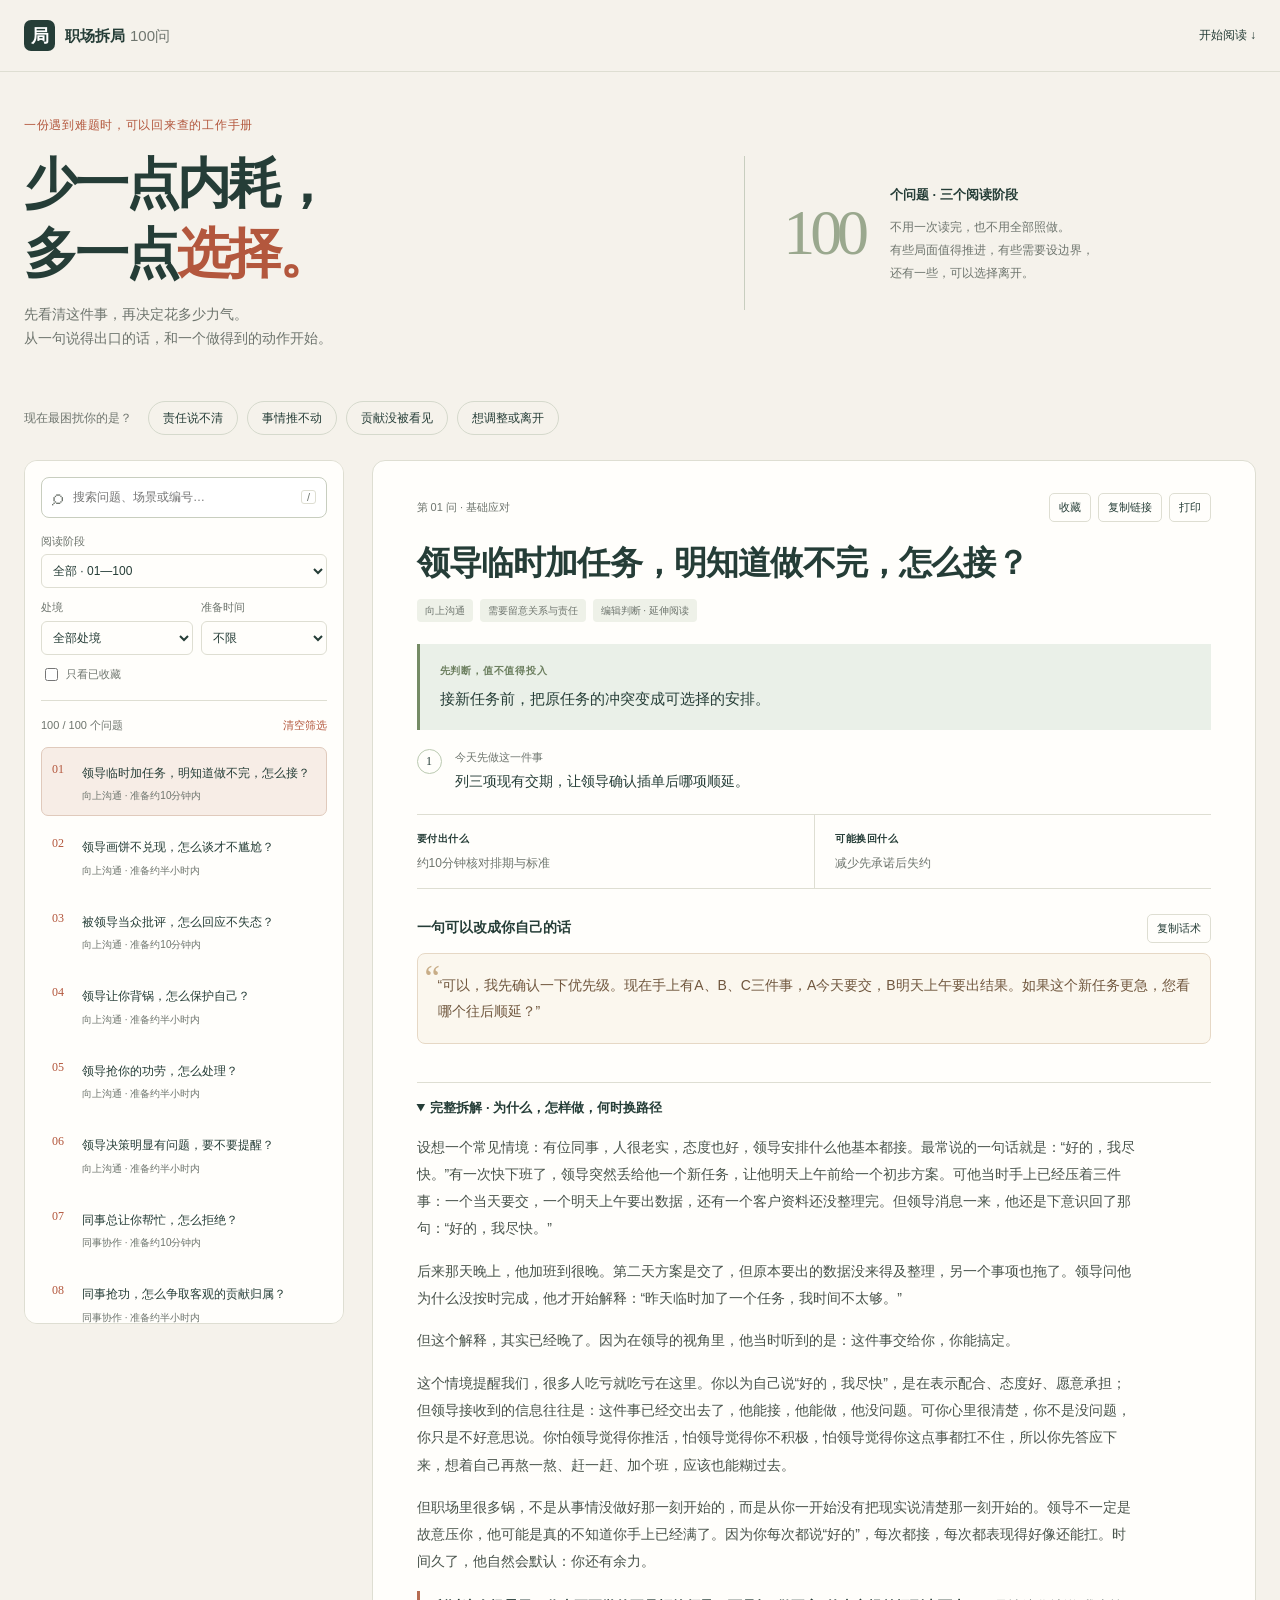
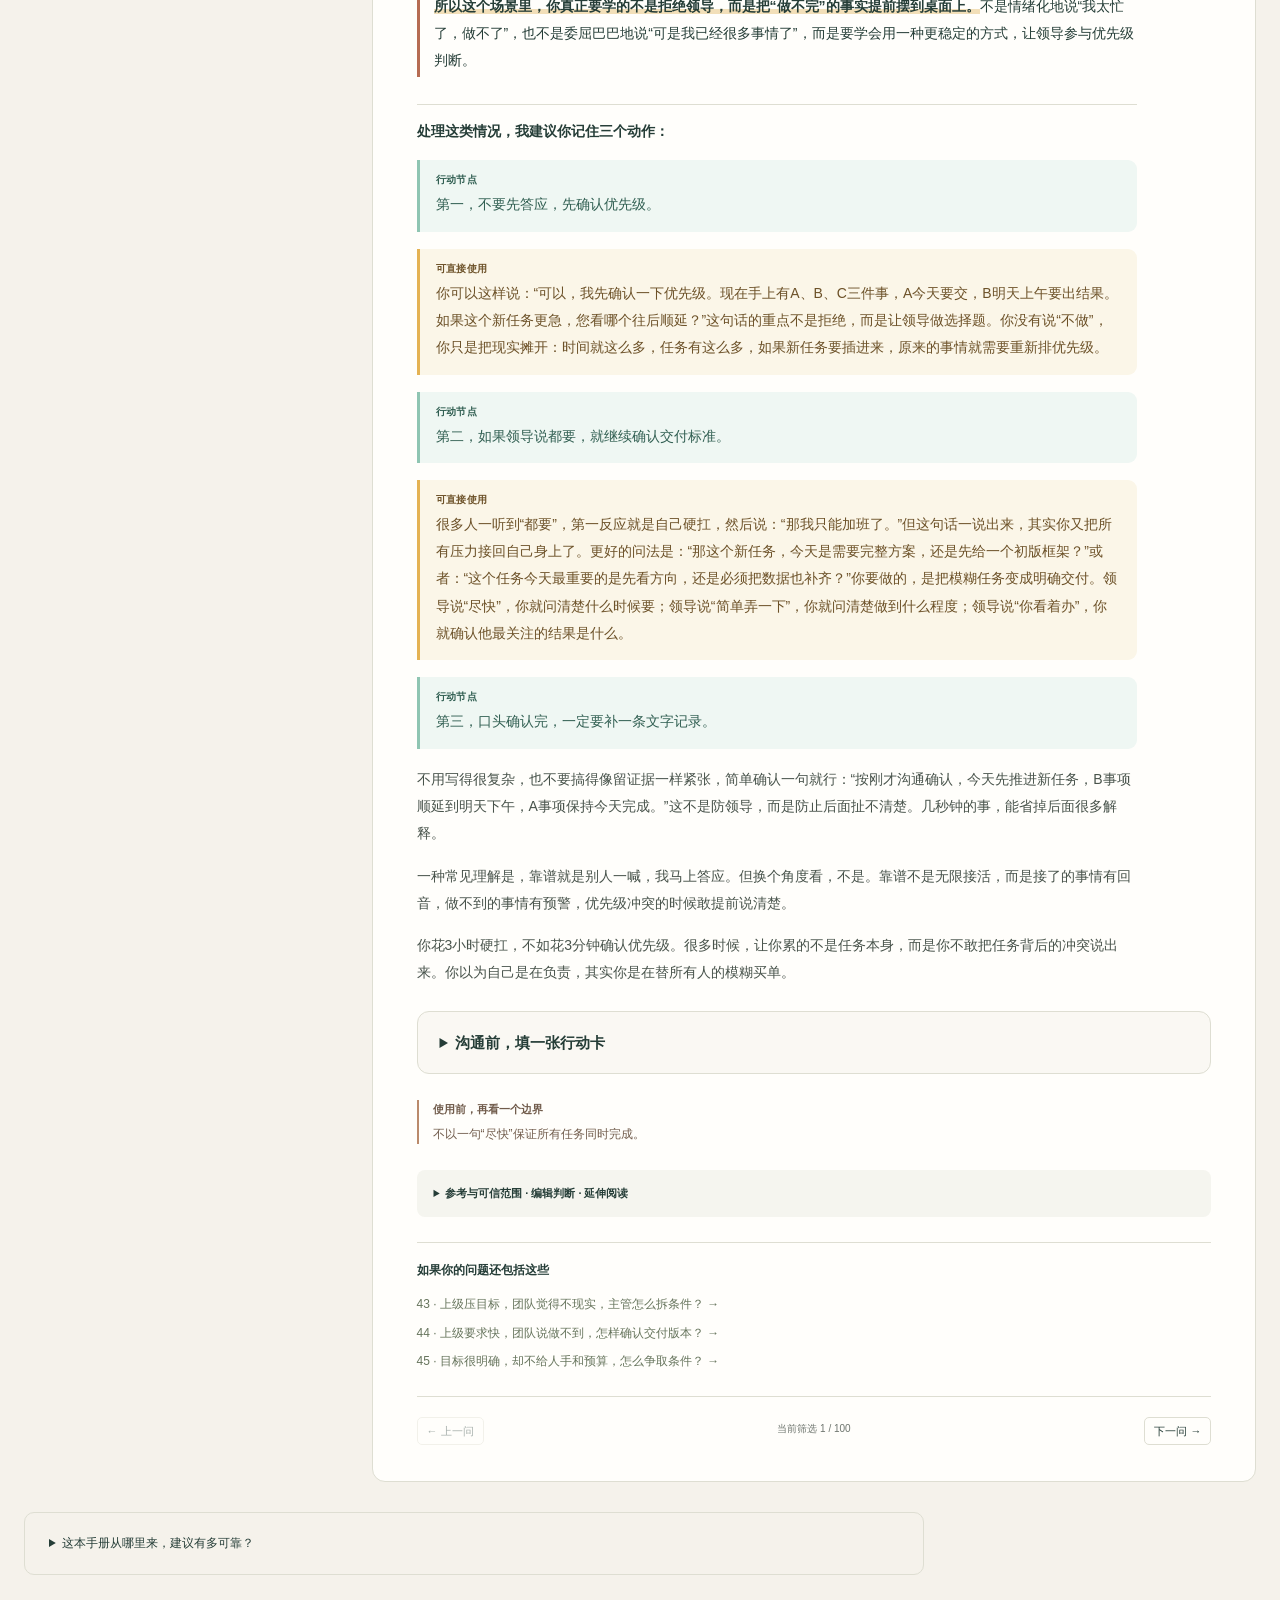
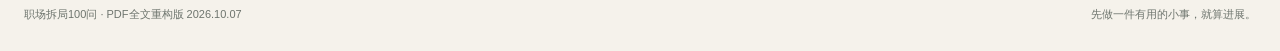
==== commit 50fc25ee: "Add selective highlights to article body" ====
--- a/offline.html
+++ b/offline.html
@@ -5,6 +5,9 @@
 .mobile-browse{display:none}@media(max-width:650px){.mobile-browse{display:inline-block;margin-top:10px}.sidebar .filters,.sidebar .question-list{display:none}.sidebar.expanded .filters{display:block}.sidebar.expanded .question-list{display:grid}.sidebar .list-head{margin-bottom:0}.sidebar.expanded .list-head{margin-bottom:9px}}
 
 .action-card{margin:24px 0;padding:18px 22px;border:1px solid var(--line);border-radius:12px;background:#faf8f3}.action-card summary{cursor:pointer;font-weight:600}.action-card #cardText p{margin:16px 0;line-height:1.8}.card-note{font-size:13px;color:var(--muted)}
+
+/* Selective reading marks: keep most prose plain and only surface decisions or reusable wording. */
+.body-callout{margin:17px 0;padding:13px 16px;border-left:3px solid;border-radius:0 9px 9px 0}.body-callout>span{display:block;margin-bottom:4px;font-size:10px;line-height:1.4;font-weight:700;letter-spacing:.04em}.body-callout p{margin:0;color:inherit}.body-script{background:#fbf6e8;border-color:#e4b253;color:#6c5128}.body-step{background:#eff7f3;border-color:#8fc5b2;color:#315f52}.body-key{padding:2px 0 2px 14px;border-left:3px solid #b66c52;color:var(--ink)!important}.body-key strong{font-weight:700;background:linear-gradient(transparent 68%,#f2dfb8 68%)}.body-divider{margin:27px 0 13px!important;padding-top:15px;border-top:1px solid var(--line);font-size:14px!important}
 
 /* Narrow-screen safeguards for long titles and the detail toolbar. */
 .tool-buttons{flex-wrap:wrap;justify-content:flex-end}h2{overflow-wrap:anywhere}
@@ -29,7 +32,16 @@
 function reset(){controls.search.value='';controls.volume.value=controls.category.value=controls.time.value='all';controls.saved.checked=false}
 function render(sync=true){visible=items.filter(matches);if(visible.length&&!visible.some(q=>q.id===active))active=visible[0].id;if(sync&&visible.length)history.replaceState(null,'',`#q=${active}`);$('#count').textContent=`${visible.length} / 100 个问题`;
 $('#questionList').innerHTML=visible.length?visible.map(q=>`<button class="question${q.id===active?' active':''}" data-question="${q.id}" ${q.id===active?'aria-current="true"':''}><span class="num">${String(q.id).padStart(2,'0')}</span><span><span class="qtitle">${esc(q.title)}</span><span class="qmeta">${labels[q.category]} · ${q.minutes<=10?'准备约10分钟内':q.minutes<=30?'准备约半小时内':'需专项准备'}${saved.has(q.id)?' · 已收藏':''}</span></span></button>`).join(''):'<div class="empty">没有匹配的问题。<br>换个关键词，或去掉一个筛选条件。</div>';renderDetail();}
-function bodyHTML(q){return q.body.map(p=>{const m=p.match(/^【([^】]+)】([\s\S]*)$/);return m?`<h4>${esc(m[1])}</h4><p>${esc(m[2])}</p>`:`<p>${esc(p)}</p>`}).join('')}
+function keySentenceHTML(p){let marked=false;return(p.match(/[^。！？!?；;]+[。！？!?；;]?/g)||[p]).map(s=>{if(!marked&&/(真正.{0,18}(?:不是|要)|你要解决的不是|关键(?:不在|不是|是|就在)|核心(?:不是|是|在于)|本质(?:不是|是|在于)|最重要的(?:不是|是))/.test(s)){marked=true;return`<strong>${esc(s)}</strong>`}return esc(s)}).join('')}
+function bodyHTML(q){let scripts=0,steps=0,keyUsed=false;return q.body.map((p,i,all)=>{
+  const section=p.match(/^【([^】]+)】([\s\S]*)$/);if(section)return`<h4>${esc(section[1])}</h4><p>${esc(section[2])}</p>`;
+  const prev=all[i-1]||'',step=p.match(/^(第一|第二|第三|第四)[，、：]\s*(.+)$/),directCue=/(你可以这样说|可以这样说|可以这么说|建议这样说|你应该这样聊|你应该说|更好的问法|你可以接|接一句|可以问|你可以写|可以写|可以这样汇报|不妨这样说|换成这句话)/;
+  if(step&&steps<3&&p.length<90){steps++;return`<div class="body-callout body-step"><span>行动节点</span><p>${esc(p)}</p></div>`}
+  if((directCue.test(p)||(directCue.test(prev)&&/[“”]/.test(p)))&&/[“”]/.test(p)&&scripts<2&&p.length<420){scripts++;return`<div class="body-callout body-script"><span>可直接使用</span><p>${esc(p)}</p></div>`}
+  if(/(?:建议你记住|只需要记住).{0,14}(?:个动作|件事|步)/.test(p)&&p.length<90)return`<h4 class="body-divider">${esc(p)}</h4>`;
+  if(!keyUsed&&i>1&&/(真正.{0,18}(?:不是|要)|你要解决的不是|关键(?:不在|不是|是|就在)|核心(?:不是|是|在于)|本质(?:不是|是|在于)|最重要的(?:不是|是))/.test(p)&&p.length<260){keyUsed=true;return`<p class="body-key">${keySentenceHTML(p)}</p>`}
+  return`<p>${esc(p)}</p>`
+}).join('')}
 function cardHTML(q){return `<details class="action-card"><summary>沟通前，填一张行动卡</summary><p class="card-note">复制这四格，先填已知事实，未知的留待核对。</p><div id="cardText">${q.worksheet.map(f=>`<p>${esc(f)}</p>`).join('')}</div><button class="small-button" data-card>复制行动卡</button></details>`}
 function renderDetail(){if(!visible.length){$('#detail').innerHTML='<div class="empty"><h2>先换一个找法</h2><p>当前筛选没有结果，清空后可以回到全部100问。</p><button class="small-button" data-reset>清空筛选</button></div>';return}const q=items.find(x=>x.id===active),ev=q.reference,idx=visible.findIndex(x=>x.id===q.id);
 $('#detail').innerHTML=`<div class="detail-tools"><span>第 ${String(q.id).padStart(2,'0')} 问 · ${volumes[q.volume]}</span><div class="tool-buttons"><button class="small-button" data-save aria-pressed="${saved.has(q.id)}">${saved.has(q.id)?'已收藏':'收藏'}</button><button class="small-button" data-link>复制链接</button><button class="small-button" data-print>打印</button></div></div><h2>${esc(q.title)}</h2><div class="tags"><span>${labels[q.category]}</span><span class="risk-${q.risk}">${q.risk==='high'?'涉及重要权益 / 权限':q.risk==='medium'?'需要留意关系与责任':'可以小范围尝试'}</span><span>${esc(ev.kind)}</span></div><div class="verdict"><span class="small-label">先判断，值不值得投入</span>${esc(q.verdict)}</div><div class="first-action"><span class="step-circle">1</span><div><b>今天先做这一件事</b>${esc(q.firstAction)}</div></div><div class="value-row"><div><b>要付出什么</b>${esc(q.cost)}</div><div><b>可能换回什么</b>${esc(q.gain)}</div></div><div class="section-heading"><h3>一句可以改成你自己的话</h3><button class="small-button copy-button" data-copy>复制话术</button></div><blockquote class="quote" id="quote">${esc(q.say)}</blockquote><div class="copy-status" id="copyStatus" role="status" aria-live="polite"></div><div class="reading"><details open><summary>完整拆解 · 为什么，怎样做，何时换路径</summary><div class="body-copy">${bodyHTML(q)}</div></details></div>${cardHTML(q)}<div class="boundary"><b>使用前，再看一个边界</b>${esc(q.limit)}</div><details class="reference"><summary>参考与可信范围 · ${esc(ev.kind)}</summary><p>${esc(ev.note)}</p>${ev.ruleNote?`<p>${esc(ev.ruleNote)}</p>`:''}${ev.readingNote?`<p>${esc(ev.readingNote)}</p>`:''}${ev.sourceIds.map(id=>{const s=sources[id];return `<div class="source-item"><a href="${esc(s.url)}" target="_blank" rel="noreferrer">${esc(s.title)} ↗</a><span>${esc(s.publisher)}<br>${esc(s.status)} · 核验记录 ${s.id.startsWith('ima-')?'2026-10-07':'2026-10-06'}</span></div>`}).join('')}${!ev.sourceIds.length?'<p>本题未列能验证具体建议效果的外部证据。完整来源状态见下方重构说明。</p>':''}</details><div class="related"><h3>如果你的问题还包括这些</h3>${q.related.map(n=>{const r=items.find(x=>x.id===n);return `<a href="#q=${n}" data-related="${n}">${String(n).padStart(2,'0')} · ${esc(r.title)} →</a>`}).join('')}</div><div class="pager"><button class="small-button" data-prev ${idx===0?'disabled':''}>← 上一问</button><span class="qmeta">当前筛选 ${idx+1} / ${visible.length}</span><button class="small-button" data-next ${idx===visible.length-1?'disabled':''}>下一问 →</button></div>`;}
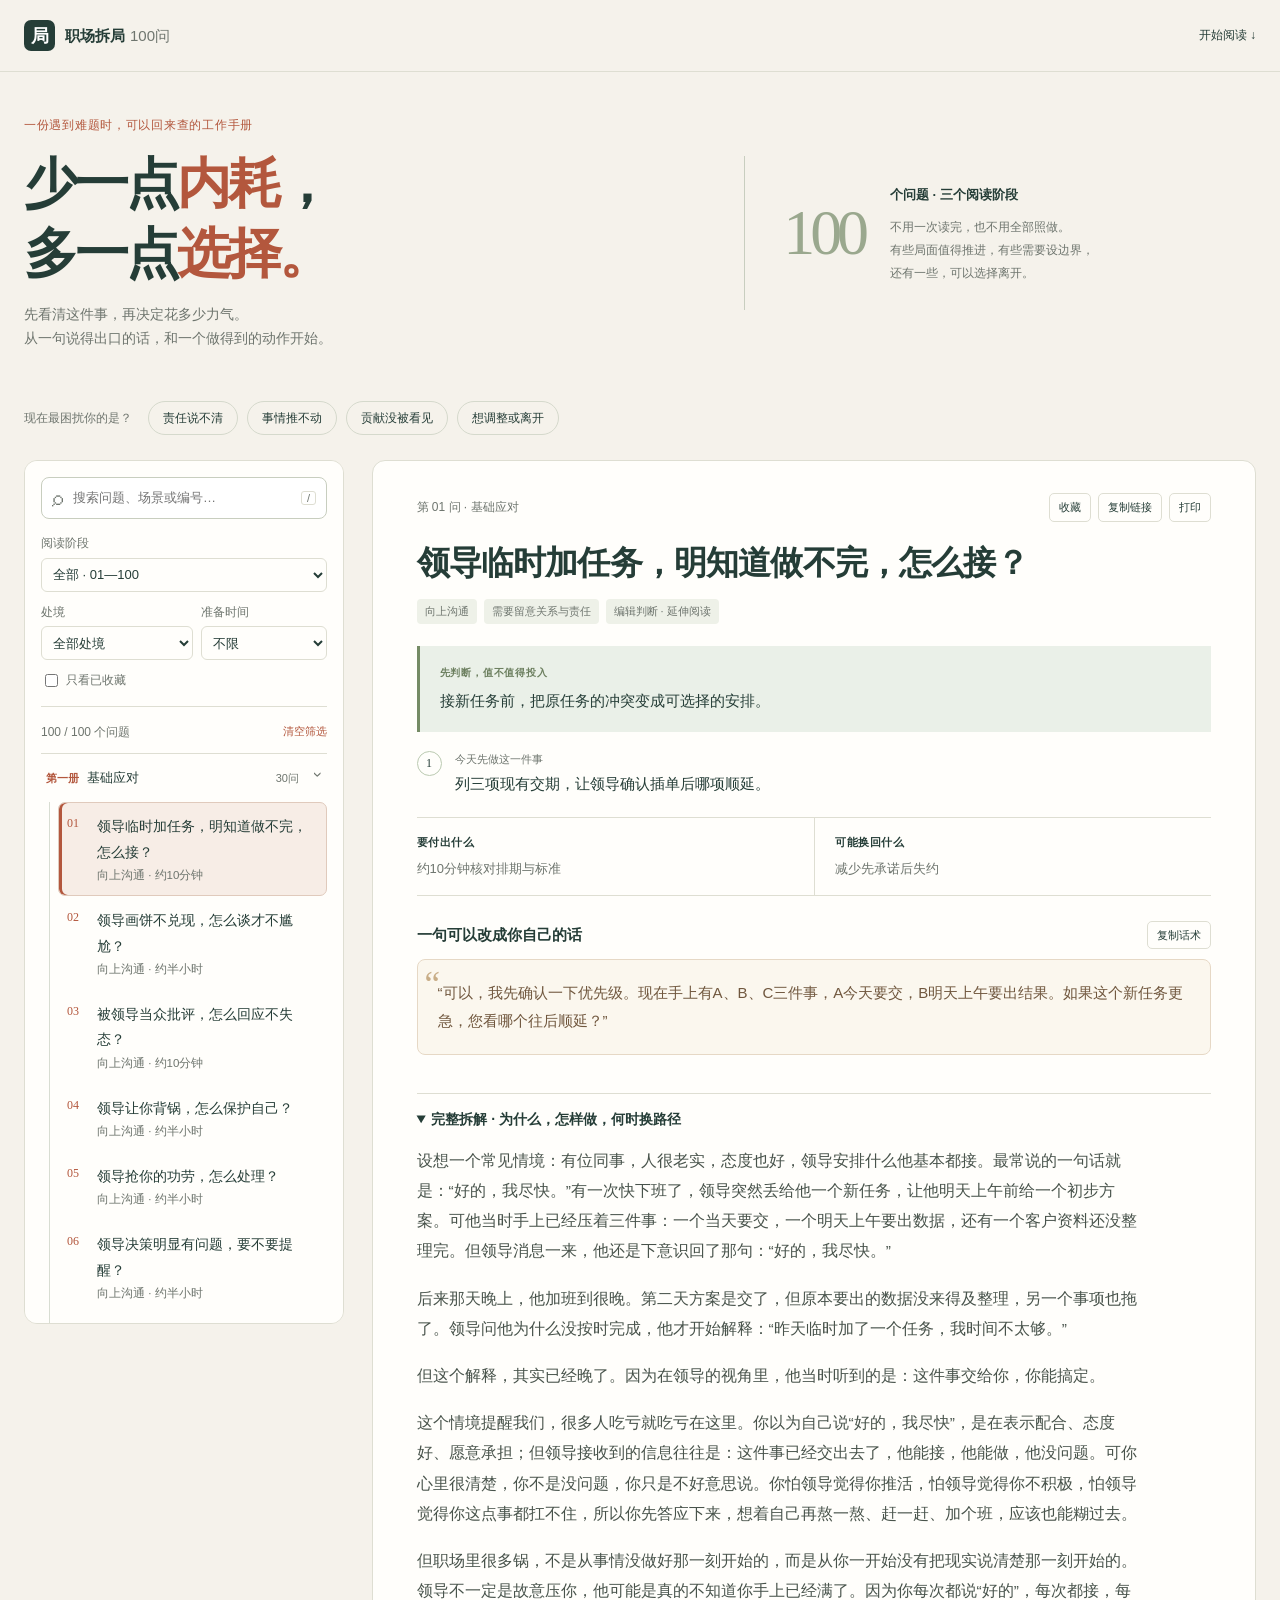
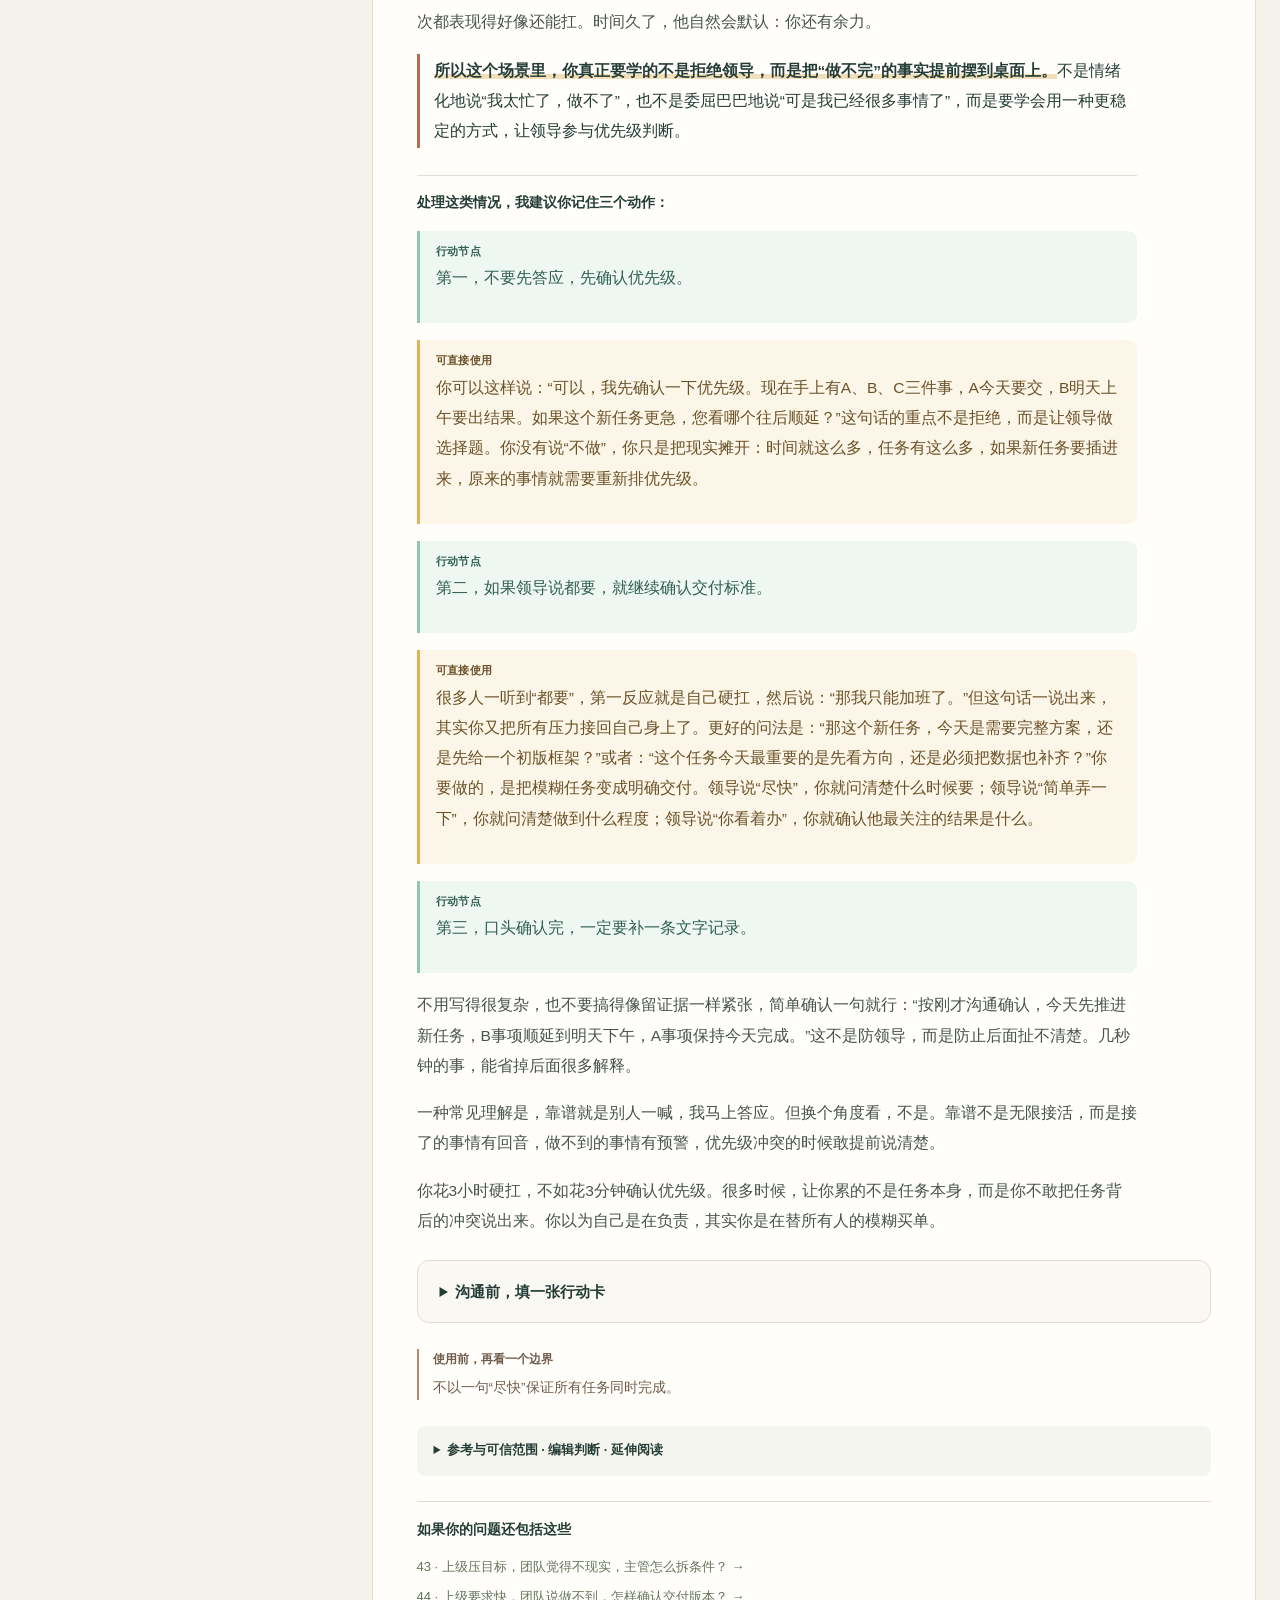
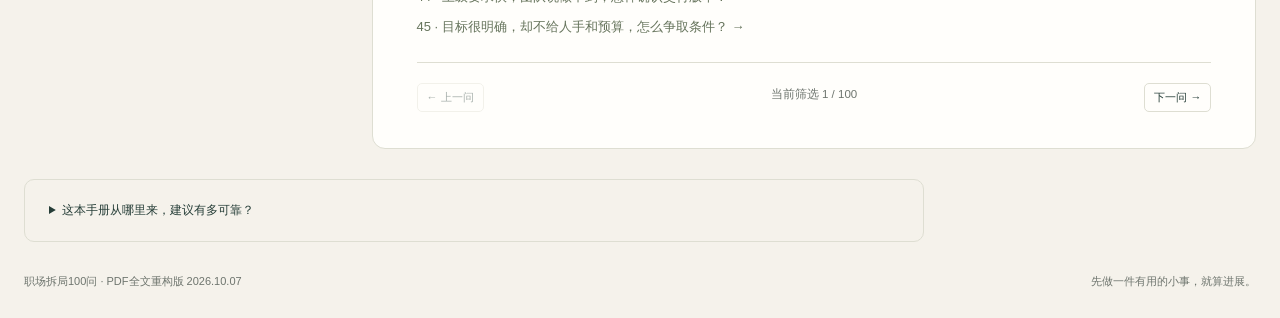
==== commit 3080487c: "Refine directory and reading hierarchy" ====
--- a/offline.html
+++ b/offline.html
@@ -9,12 +9,18 @@
 /* Selective reading marks: keep most prose plain and only surface decisions or reusable wording. */
 .body-callout{margin:17px 0;padding:13px 16px;border-left:3px solid;border-radius:0 9px 9px 0}.body-callout>span{display:block;margin-bottom:4px;font-size:10px;line-height:1.4;font-weight:700;letter-spacing:.04em}.body-callout p{margin:0;color:inherit}.body-script{background:#fbf6e8;border-color:#e4b253;color:#6c5128}.body-step{background:#eff7f3;border-color:#8fc5b2;color:#315f52}.body-key{padding:2px 0 2px 14px;border-left:3px solid #b66c52;color:var(--ink)!important}.body-key strong{font-weight:700;background:linear-gradient(transparent 68%,#f2dfb8 68%)}.body-divider{margin:27px 0 13px!important;padding-top:15px;border-top:1px solid var(--line);font-size:14px!important}
 
+/* Three-volume directory instead of one uninterrupted list. */
+.question-list{display:block}.toc-group{border-top:1px solid var(--line)}.toc-group:last-child{border-bottom:1px solid var(--line)}.toc-group>summary{position:relative;display:flex;align-items:center;justify-content:space-between;gap:8px;padding:13px 20px 13px 5px;list-style:none;cursor:pointer;font-size:13px}.toc-group>summary::-webkit-details-marker{display:none}.toc-group>summary::after{content:'›';position:absolute;right:5px;top:12px;color:var(--muted);font-size:17px;line-height:1;transition:transform .18s}.toc-group[open]>summary::after{transform:rotate(90deg)}.toc-group>summary span{display:flex;align-items:center;gap:8px}.toc-group>summary b{color:var(--accent);font-size:11px}.toc-group>summary small{margin-right:8px;color:var(--muted);font-size:11px}.toc-list{margin:0 0 10px 8px;padding-left:8px;border-left:1px solid #d8ddd2}.question{padding:10px 8px}.question.active{box-shadow:inset 3px 0 0 var(--accent)}
+
+/* Comfortable reading sizes for the directory, notes and long-form body. */
+.filters label,.list-head{font-size:12px}.filters select,.search-wrap input{font-size:13px}.qtitle{font-size:13.5px;line-height:1.55}.qmeta{font-size:11.5px;line-height:1.55}.detail-tools{font-size:12px}.tags{font-size:11px}.first-action{font-size:15px}.value-row>div{font-size:13px}.value-row b{font-size:11px}.section-heading h3{font-size:15px}.quote{font-size:15px}.reading summary{font-size:14px}.body-copy p{font-size:15.5px;line-height:1.95;margin-bottom:17px}.body-copy h4{font-size:14.5px;line-height:1.6}.body-callout>span{font-size:11px}.body-callout h4{margin:0 0 5px}.body-boundary{background:#edf6f2;border-color:#72b19c;color:#285a4d}.boundary{font-size:13.5px;line-height:1.8}.boundary b{font-size:12px}.reference{font-size:12.5px;line-height:1.75}.source-item span{font-size:11.5px}.related h3{font-size:13.5px}.related a{font-size:13px}
+
 /* Narrow-screen safeguards for long titles and the detail toolbar. */
 .tool-buttons{flex-wrap:wrap;justify-content:flex-end}h2{overflow-wrap:anywhere}
 @media(max-width:650px){.detail-tools{align-items:flex-start;flex-direction:column;gap:9px}.tool-buttons{width:100%;justify-content:flex-start}.small-button[data-print]{display:none}}
 </style></head>
 <body><a class="skip" href="#detail">跳到正文</a><header class="top"><a class="brand" href="#q=1"><span class="brand-mark">局</span><span>职场拆局<span class="brand-count">100问</span></span></a><nav aria-label="工具"><a href="#detail">开始阅读 ↓</a></nav></header>
-<main class="wrap"><section class="hero"><div><div class="eyebrow">一份遇到难题时，可以回来查的工作手册</div><h1>少一点内耗，<br>多一点<span>选择。</span></h1><p>先看清这件事，再决定花多少力气。<br>从一句说得出口的话，和一个做得到的动作开始。</p></div><div class="hero-note"><span class="note-number">100</span><div><b>个问题 · 三个阅读阶段</b><p>不用一次读完，也不用全部照做。<br>有些局面值得推进，有些需要设边界，<br>还有一些，可以选择离开。</p></div></div></section>
+<main class="wrap"><section class="hero"><div><div class="eyebrow">一份遇到难题时，可以回来查的工作手册</div><h1>少一点<span>内耗</span>，<br>多一点<span>选择。</span></h1><p>先看清这件事，再决定花多少力气。<br>从一句说得出口的话，和一个做得到的动作开始。</p></div><div class="hero-note"><span class="note-number">100</span><div><b>个问题 · 三个阅读阶段</b><p>不用一次读完，也不用全部照做。<br>有些局面值得推进，有些需要设边界，<br>还有一些，可以选择离开。</p></div></div></section>
 <section class="start" aria-label="从当前处境开始"><span>现在最困扰你的是？</span><button data-start="背锅">责任说不清</button><button data-start="推进">事情推不动</button><button data-start="绩效">贡献没被看见</button><button data-start="离职">想调整或离开</button></section>
 <div class="workspace"><aside class="sidebar" aria-label="查找问题"><label class="sr-only" for="search">搜索问题或正文</label><div class="search-wrap"><span aria-hidden="true">⌕</span><input id="search" type="search" placeholder="搜索问题、场景或编号…"><kbd>/</kbd></div><div class="filters"><label for="volume">阅读阶段</label><select id="volume"><option value="all">全部 · 01—100</option><option value="1">基础应对 · 01—30</option><option value="2">协作进阶 · 31—60</option><option value="3">高阶判断与选择 · 61—100</option></select><div class="filter-pair"><div><label for="category">处境</label><select id="category"><option value="all">全部处境</option><option value="up">向上沟通</option><option value="peer">同事协作</option><option value="manage">团队管理</option><option value="self">工作自保</option><option value="talk">表达与发展</option><option value="org">组织判断</option></select></div><div><label for="time">准备时间</label><select id="time"><option value="all">不限</option><option value="10">10分钟内</option><option value="30">30分钟内</option></select></div></div><label class="saved-filter"><input id="savedOnly" type="checkbox">只看已收藏</label></div><div class="list-head"><span id="count" role="status" aria-live="polite"></span><button id="reset">清空筛选</button></div><div id="questionList" class="question-list"></div><p class="side-note">时间是准备动作的编辑估计，不包含等待、练习或正式程序。建议不保证结果。</p></aside><article id="detail" class="detail" tabindex="-1" aria-label="问题正文"></article></div>
 <section class="about" id="source-note"><details><summary>这本手册从哪里来，建议有多可靠？</summary><p>本版已读取用户提供的ima三册PDF正文，保留1—100问的场景递进，并独立重构分析、示例与行动卡。《高性价比人生指南》启发了成本、收益、边界和按需查询的组织方式。本文判断和示例由编辑重构，不声称逐题复现原文。</p><p>多数内容是编辑判断，未用研究验证话术效果。官方规则只对应具体边界；中文书籍、国内文章和案例用于提供延伸视角，不替整题背书。每题说明参考范围，不使用没有依据的证据等级。规则以中国大陆常见劳动关系为背景，具体争议需结合实际事实、程序和现行规定。</p><p><a href="#source-note">查看来源、核验状态与重构说明 →</a> · <a href="https://eternity4719.github.io/HowToLiveBetter/" target="_blank" rel="noreferrer">阅读风格参考 →</a></p></details></section></main><footer class="wrap footer"><span>职场拆局100问 · PDF全文重构版 2026.10.07</span><span>先做一件有用的小事，就算进展。</span></footer><noscript><p class="wrap">当前浏览器未开启JavaScript，请阅读<a href="book/完整正文.md">完整正文</a>。</p></noscript><script>window.ZHICHANG_SOURCES = [{"id":"comm-catalog","title":"《上司与下属沟通秘籍：职场下行沟通》目录","publisher":"钱振波 / 清华大学出版社，2011","url":"https://www.tup.tsinghua.edu.cn/booksCenter/bookcatalog?id=04361201","status":"书目信息及目录已核验；章节内容未通读"},{"id":"evidence","title":"最高人民法院关于民事诉讼证据的若干规定（2019修正）","publisher":"最高人民法院知识产权法庭","url":"https://ipc.court.gov.cn/zh-cn/news/view-393.html","status":"已核对第14、15、93条等原文；未评估个案采纳"},{"id":"contract","title":"中华人民共和国劳动合同法（2012修正）","publisher":"上海市人民政府官方刊载","url":"https://www.shanghai.gov.cn/rcjygj/20250606/658d064be68c46fc892530a8cde92258.html","status":"已核对所列条款原文；具体适用还需结合制度、司法解释与事实"},{"id":"labor","title":"中华人民共和国劳动法（2018第二次修正）","publisher":"国家市场监督管理总局官方刊载","url":"https://www.samr.gov.cn/zw/zfxxgk/fdzdgknr/bgt/art/2023/art_d9aa750028b14b99a776cb93726a360d.html","status":"已核对第36、39、41、44条等原文；未评估特定工时制度与个案"},{"id":"up-book","title":"《向上管理：搞定领导拿结果》","publisher":"中信出版社中文出版页面","url":"https://detail.youzan.com/show/goods?alias=277okh2ccljfzi0&from_source=gbox_seo","status":"已核验公开目录与内容简介；作为对话场景参考，未通读全书"},{"id":"comm-method","title":"《沟通的方法》","publisher":"脱不花 / 图书公开资料","url":"https://book.douban.com/subject/35473807/","status":"已核验书目信息、内容简介与公开目录；作为沟通视角，未通读全书"},{"id":"logic-book","title":"《逻辑表达：高效沟通的金字塔思维》","publisher":"图书公开资料","url":"https://book.douban.com/subject/34933227/","status":"已核验书目信息与公开简介；作为结构化表达入口，未通读全书"},{"id":"zeng-leadership","title":"《圆通：曾仕强说领导的境界》","publisher":"曾仕强 / 当当云阅读公开资料","url":"https://e.dangdang.com/products/1901361349.html","status":"已核验书目信息与公开简介；属于管理观点，不作为方法效果证据"},{"id":"people-boundary","title":"寻找工作与生活的边界","publisher":"人民日报·人民网观点","url":"https://opinion.people.com.cn/n1/2018/0918/c1003-30298986.html","status":"已核验文章正文；属于观点文章，用于补充工作边界语境"},{"id":"kr-up","title":"关于“向上管理”，这篇文章说透了","publisher":"职场木沐说 / 36氪授权转载","url":"https://www.36kr.com/p/2380417195355137","status":"已核验文章正文及转载说明；属于作者经验观点"},{"id":"kr-change","title":"需求来回变，是领导的问题，还是没做好向上管理？","publisher":"36氪","url":"https://36kr.com/p/2707870506536837","status":"已核验公开页面与主题摘要；作为需求变化场景参考"},{"id":"kr-practice","title":"“向上管理”的7个最佳实践：如何管理你的老板？","publisher":"36氪","url":"https://www.36kr.com/p/867638776886665","status":"已核验公开页面与主题摘要；属于经验型文章"},{"id":"career-guide","title":"“职场三阶段”职业指导典型案例","publisher":"中国就业网 / 人力资源和社会保障部门","url":"https://chinajob.mohrss.gov.cn/upload/resources/file/2020/04/08/81028.pdf","status":"已核验公开PDF包含职业指导案例；案例不能直接推广到所有人"},{"id":"tup-workplace","title":"《职场：不仅仅是做好本职工作》","publisher":"陈丹 / 清华大学出版社","url":"https://www.tup.com.cn/booksCenter/book_06940001.html","status":"已核验书目信息与公开简介；作为中国职场沟通语境入口"},{"id":"ima-1","title":"《职场拆局100问》第1册 · 场景参考","publisher":"Autrefois / ima笔记，用户提供PDF","url":"https://ima.qq.com/note/share/_AwePLSM8AqUL5kbZl5uOw?channel=4","status":"已读取用户提供PDF的正文；仅作场景与结构参考，未作为方法效果证据"},{"id":"ima-2","title":"《职场拆局100问》第2册 · 场景参考","publisher":"Autrefois / ima笔记，用户提供PDF","url":"https://ima.qq.com/note/share/_AwePLSN9QmVK5oTblVkNg?channel=4","status":"已读取用户提供PDF的正文；仅作场景与结构参考，未作为方法效果证据"},{"id":"ima-3","title":"《职场拆局100问》第3册 · 场景参考","publisher":"Autrefois / ima笔记，用户提供PDF","url":"https://ima.qq.com/note/share/_AwePLSC-QGYLJsUal9uOg?channel=4","status":"已读取用户提供PDF的正文；仅作场景与结构参考，未作为方法效果证据"}];
@@ -22,7 +28,7 @@
 </script><script>'use strict';
 (()=>{
 const items=window.ZHICHANG_ITEMS||[],sources=Object.fromEntries((window.ZHICHANG_SOURCES||[]).map(s=>[s.id,s]));
-const labels={up:'向上沟通',peer:'同事协作',manage:'团队管理',self:'工作自保',talk:'表达与发展',org:'组织判断'},volumes={1:'基础应对',2:'协作进阶',3:'高阶判断与选择'};
+const labels={up:'向上沟通',peer:'同事协作',manage:'团队管理',self:'工作自保',talk:'表达与发展',org:'组织判断'},volumes={1:'基础应对',2:'协作进阶',3:'高阶判断与选择'},volumeNo={1:'第一册',2:'第二册',3:'第三册'};
 const $=s=>document.querySelector(s),esc=s=>String(s??'').replace(/[&<>"']/g,c=>({'&':'&amp;','<':'&lt;','>':'&gt;','"':'&quot;',"'":'&#39;'}[c]));
 const controls={search:$('#search'),volume:$('#volume'),category:$('#category'),time:$('#time'),saved:$('#savedOnly')};
 let saved=new Set;try{saved=new Set(JSON.parse(localStorage.getItem('zhichang-saved')||'[]').filter(n=>items.some(q=>q.id===n)))}catch{}
@@ -30,16 +36,22 @@
 function readHash(){const n=Number(new URLSearchParams(location.hash.slice(1)).get('q'));return items.some(q=>q.id===n)?n:1}
 function matches(q){const t=controls.search.value.trim().toLowerCase();return(controls.volume.value==='all'||q.volume===Number(controls.volume.value))&&(controls.category.value==='all'||q.category===controls.category.value)&&(controls.time.value==='all'||q.minutes<=Number(controls.time.value))&&(!controls.saved.checked||saved.has(q.id))&&(!t||(/^\d+$/.test(t)?q.id===Number(t):`${q.title} ${labels[q.category]} ${q.verdict} ${q.body.join(' ')} ${q.say}`.toLowerCase().includes(t)))}
 function reset(){controls.search.value='';controls.volume.value=controls.category.value=controls.time.value='all';controls.saved.checked=false}
+function questionHTML(q){return`<button class="question${q.id===active?' active':''}" data-question="${q.id}" ${q.id===active?'aria-current="true"':''}><span class="num">${String(q.id).padStart(2,'0')}</span><span><span class="qtitle">${esc(q.title)}</span><span class="qmeta">${labels[q.category]} · ${q.minutes<=10?'约10分钟':q.minutes<=30?'约半小时':'专项准备'}${saved.has(q.id)?' · 已收藏':''}</span></span></button>`}
+function directoryHTML(){return[1,2,3].map(v=>{const group=visible.filter(q=>q.volume===v);if(!group.length)return'';const open=group.some(q=>q.id===active);return`<details class="toc-group" ${open?'open':''}><summary><span><b>${volumeNo[v]}</b>${volumes[v]}</span><small>${group.length}问</small></summary><div class="toc-list">${group.map(questionHTML).join('')}</div></details>`}).join('')}
 function render(sync=true){visible=items.filter(matches);if(visible.length&&!visible.some(q=>q.id===active))active=visible[0].id;if(sync&&visible.length)history.replaceState(null,'',`#q=${active}`);$('#count').textContent=`${visible.length} / 100 个问题`;
-$('#questionList').innerHTML=visible.length?visible.map(q=>`<button class="question${q.id===active?' active':''}" data-question="${q.id}" ${q.id===active?'aria-current="true"':''}><span class="num">${String(q.id).padStart(2,'0')}</span><span><span class="qtitle">${esc(q.title)}</span><span class="qmeta">${labels[q.category]} · ${q.minutes<=10?'准备约10分钟内':q.minutes<=30?'准备约半小时内':'需专项准备'}${saved.has(q.id)?' · 已收藏':''}</span></span></button>`).join(''):'<div class="empty">没有匹配的问题。<br>换个关键词，或去掉一个筛选条件。</div>';renderDetail();}
-function keySentenceHTML(p){let marked=false;return(p.match(/[^。！？!?；;]+[。！？!?；;]?/g)||[p]).map(s=>{if(!marked&&/(真正.{0,18}(?:不是|要)|你要解决的不是|关键(?:不在|不是|是|就在)|核心(?:不是|是|在于)|本质(?:不是|是|在于)|最重要的(?:不是|是))/.test(s)){marked=true;return`<strong>${esc(s)}</strong>`}return esc(s)}).join('')}
-function bodyHTML(q){let scripts=0,steps=0,keyUsed=false;return q.body.map((p,i,all)=>{
-  const section=p.match(/^【([^】]+)】([\s\S]*)$/);if(section)return`<h4>${esc(section[1])}</h4><p>${esc(section[2])}</p>`;
-  const prev=all[i-1]||'',step=p.match(/^(第一|第二|第三|第四)[，、：]\s*(.+)$/),directCue=/(你可以这样说|可以这样说|可以这么说|建议这样说|你应该这样聊|你应该说|更好的问法|你可以接|接一句|可以问|你可以写|可以写|可以这样汇报|不妨这样说|换成这句话)/;
+$('#questionList').innerHTML=visible.length?directoryHTML():'<div class="empty">没有匹配的问题。<br>换个关键词，或去掉一个筛选条件。</div>';renderDetail();}
+const directCue=/(你可以这样说|可以这样说|可以这么说|建议这样说|你应该这样聊|你应该说|更好的问法|你可以接|接一句|可以问|你可以写|可以写|可以这样汇报|不妨这样说|换成这句话)/,keyPattern=/(真正.{0,18}(?:不是|要)|你要解决的不是|关键(?:不在|不是|是|就在)|核心(?:不是|是|在于)|本质(?:不是|是|在于)|最重要的(?:不是|是)|值得记住|意味着)/;
+function plainBody(p){return p.replace(/^【[^】]+】/,'')}
+function sectionCallout(body){const sections=body.map((p,i)=>{const m=p.match(/^【([^】]+)】/);return m?{i,title:m[1]}:null}).filter(Boolean);return sections.find(x=>/(别|不要|边界|风险|前提|保护|注意|限制|避免|退出|改道)/.test(x.title))||sections.find(x=>/(先|用|把|问|准备|同步|核对|确认|处理|下一轮|到期|材料|记录|行动|试验|选择)/.test(x.title))||null}
+function keyParagraph(body,excluded=-1){const exact=body.findIndex((p,i)=>i>1&&i!==excluded&&keyPattern.test(plainBody(p))&&plainBody(p).length<300);if(exact>=0)return exact;let best=-1,score=-99;body.forEach((p,i)=>{const t=plainBody(p);if(i<2||i===excluded||t.length<28||t.length>280||/^[“”]/.test(t))return;let s=(i/body.length)*2+(t.length<180?1:0)+(/(不要|需要|先|才能|应该|可以|不是|而是|值得|记住|判断|选择)/.test(t)?3:0)-(/[？?]$/.test(t)?2:0);if(s>score){score=s;best=i}});return best}
+function keySentenceHTML(p){const parts=p.match(/[^。！？!?；;]+[。！？!?；;]?/g)||[p];let target=parts.findIndex(s=>keyPattern.test(s));if(target<0)target=0;return parts.map((s,i)=>i===target?`<strong>${esc(s)}</strong>`:esc(s)).join('')}
+function bodyHTML(q){let scripts=0,steps=0,keyUsed=false;const sectionMark=sectionCallout(q.body),keyAt=keyParagraph(q.body,sectionMark?.i??-1);return q.body.map((p,i,all)=>{
+  const section=p.match(/^【([^】]+)】([\s\S]*)$/);if(section){if(i===sectionMark?.i){const boundary=/(别|不要|边界|风险|前提|保护|注意|限制|避免|退出|改道)/.test(section[1]);return`<div class="body-callout ${boundary?'body-boundary':'body-step'}"><span>${boundary?'边界提醒':'行动节点'}</span><h4>${esc(section[1])}</h4><p>${esc(section[2])}</p></div>`}if(i===keyAt){keyUsed=true;return`<h4>${esc(section[1])}</h4><p class="body-key">${keySentenceHTML(section[2])}</p>`}return`<h4>${esc(section[1])}</h4><p>${esc(section[2])}</p>`}
+  const prev=all[i-1]||'',step=p.match(/^(第一|第二|第三|第四)[，、：]\s*(.+)$/);
   if(step&&steps<3&&p.length<90){steps++;return`<div class="body-callout body-step"><span>行动节点</span><p>${esc(p)}</p></div>`}
   if((directCue.test(p)||(directCue.test(prev)&&/[“”]/.test(p)))&&/[“”]/.test(p)&&scripts<2&&p.length<420){scripts++;return`<div class="body-callout body-script"><span>可直接使用</span><p>${esc(p)}</p></div>`}
   if(/(?:建议你记住|只需要记住).{0,14}(?:个动作|件事|步)/.test(p)&&p.length<90)return`<h4 class="body-divider">${esc(p)}</h4>`;
-  if(!keyUsed&&i>1&&/(真正.{0,18}(?:不是|要)|你要解决的不是|关键(?:不在|不是|是|就在)|核心(?:不是|是|在于)|本质(?:不是|是|在于)|最重要的(?:不是|是))/.test(p)&&p.length<260){keyUsed=true;return`<p class="body-key">${keySentenceHTML(p)}</p>`}
+  if(!keyUsed&&i===keyAt){keyUsed=true;return`<p class="body-key">${keySentenceHTML(p)}</p>`}
   return`<p>${esc(p)}</p>`
 }).join('')}
 function cardHTML(q){return `<details class="action-card"><summary>沟通前，填一张行动卡</summary><p class="card-note">复制这四格，先填已知事实，未知的留待核对。</p><div id="cardText">${q.worksheet.map(f=>`<p>${esc(f)}</p>`).join('')}</div><button class="small-button" data-card>复制行动卡</button></details>`}
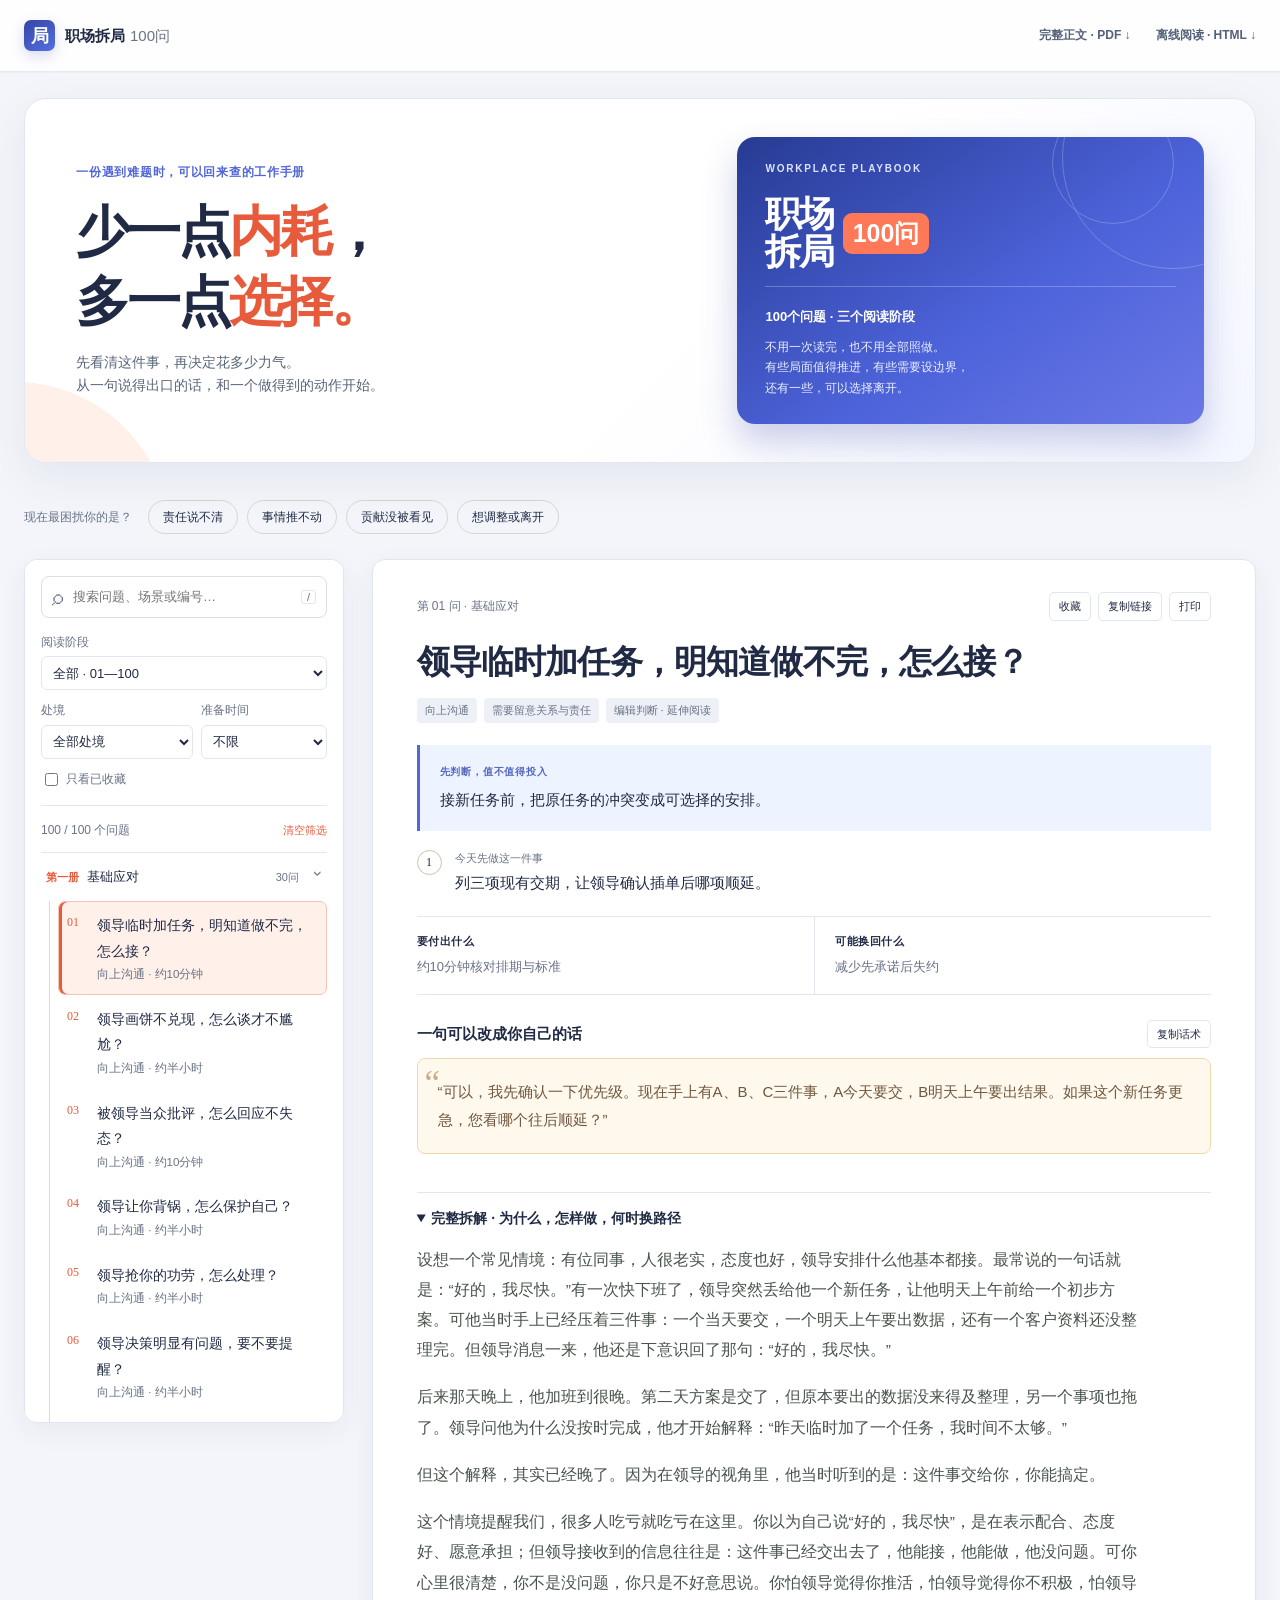
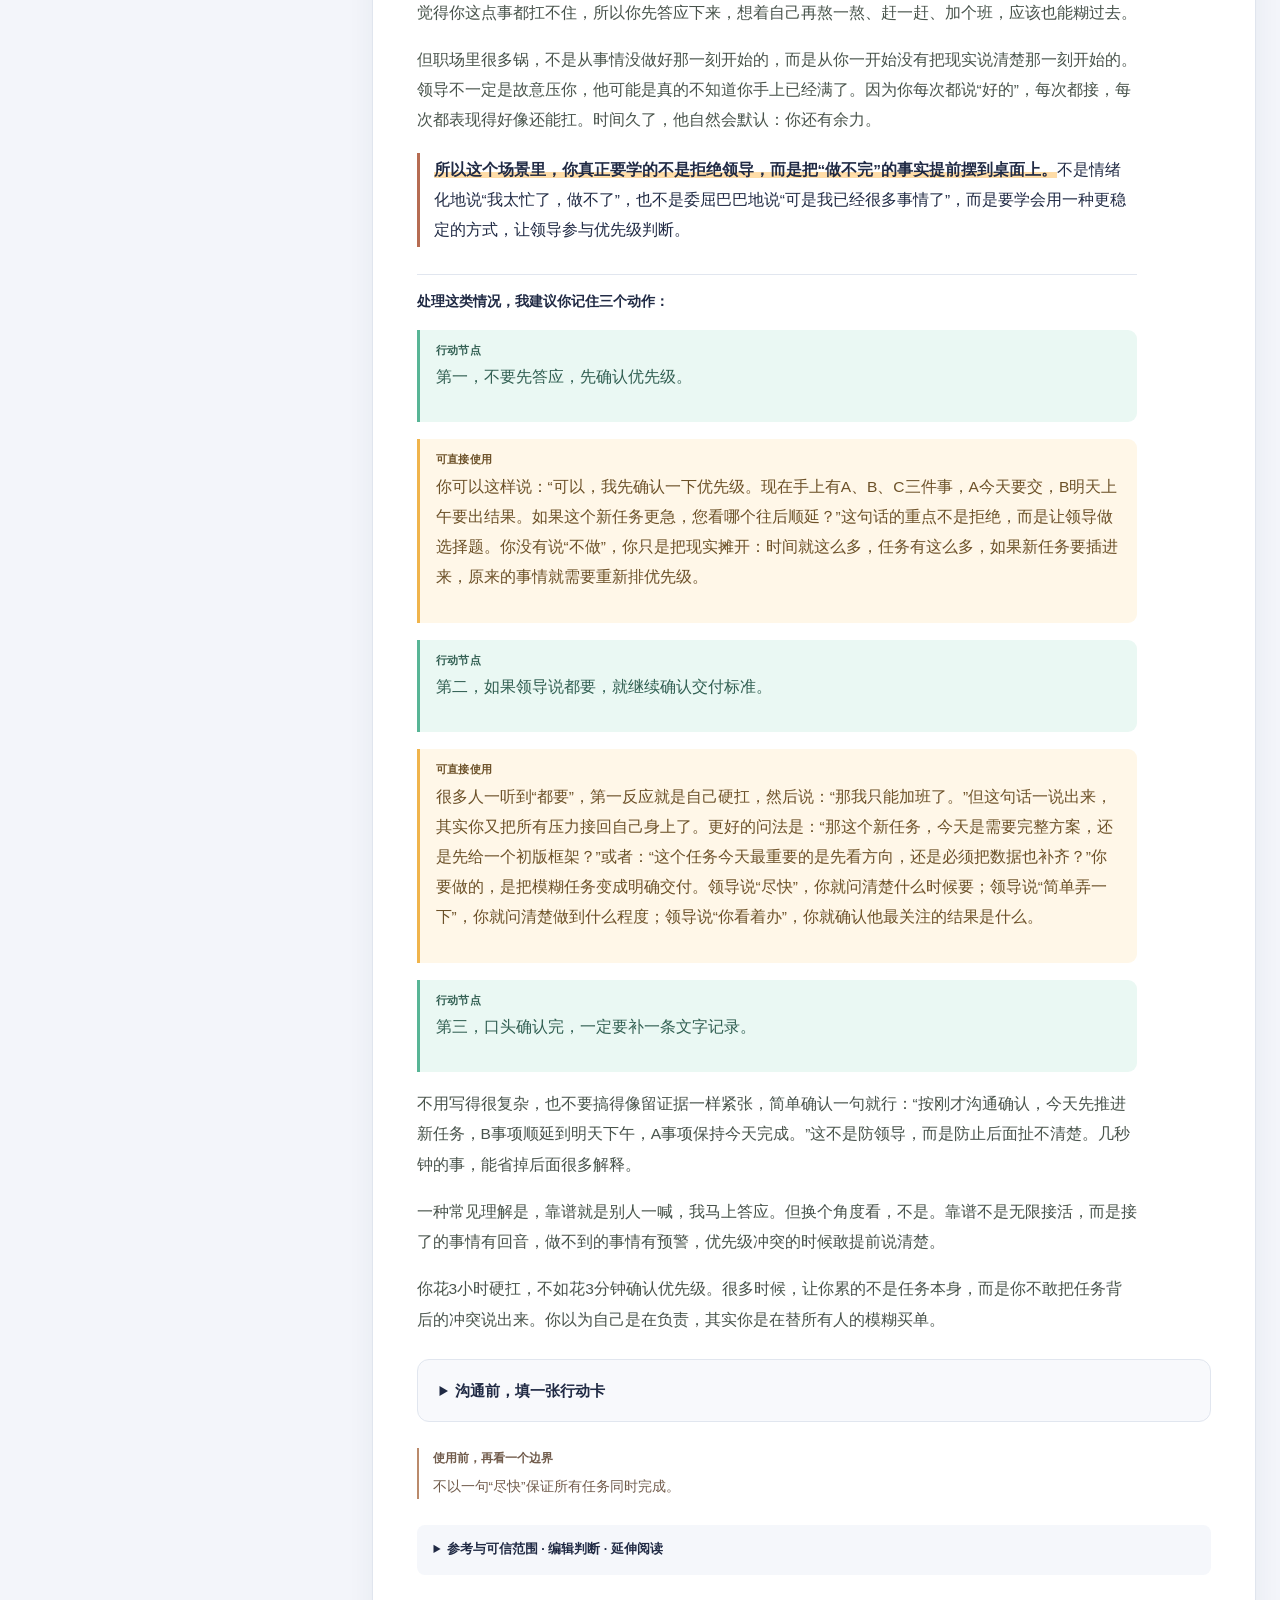
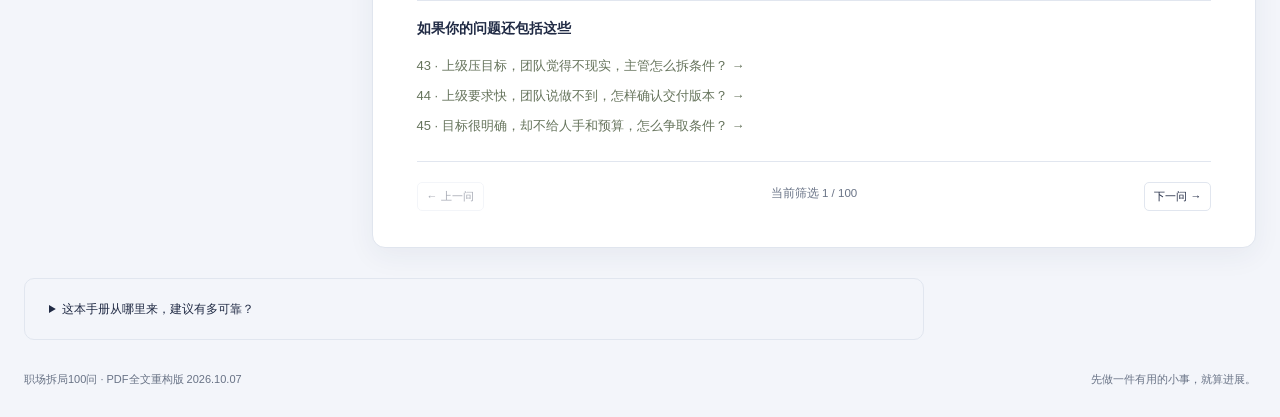
==== commit 66f1ffe4: "Refresh visual design and add PDF edition" ====
--- a/offline.html
+++ b/offline.html
@@ -1,5 +1,5 @@
 <!doctype html>
-<html lang="zh-CN"><head><meta charset="utf-8"><meta name="viewport" content="width=device-width,initial-scale=1"><meta name="description" content="100个职场难题，逐题说明判断、行动、成本、收益和边界。"><meta name="theme-color" content="#f5f2eb"><meta property="og:type" content="website"><meta property="og:title" content="职场拆局100问 · 少一点内耗，多一点选择"><meta property="og:description" content="一份遇到职场难题时，可以回来查的工作手册。"><meta property="og:url" content="https://samuelsin526.github.io/-627806/"><link rel="canonical" href="https://samuelsin526.github.io/-627806/"><title>职场拆局100问 · 少一点内耗，多一点选择</title><style>:root{--paper:#f5f2eb;--white:#fffefb;--ink:#253d37;--muted:#6e756e;--line:#deded2;--accent:#b3573d;--wash:#f7ede6;--green:#eaf0e8}*{box-sizing:border-box}html{scroll-behavior:smooth;scroll-padding-top:76px}body{margin:0;background:var(--paper);color:var(--ink);font:15px/1.7 -apple-system,BlinkMacSystemFont,"Segoe UI","Microsoft YaHei",sans-serif}button,input,select{font:inherit}button,a,select{touch-action:manipulation}button{cursor:pointer;color:var(--ink)}a{color:inherit;text-decoration-thickness:1px;text-underline-offset:4px}button:focus-visible,a:focus-visible,select:focus-visible,input:focus-visible,summary:focus-visible{outline:3px solid #ae653b;outline-offset:3px}.sr-only{position:absolute;width:1px;height:1px;padding:0;margin:-1px;overflow:hidden;clip:rect(0,0,0,0);white-space:nowrap;border:0}.skip{position:absolute;left:12px;top:-80px;background:var(--white);padding:12px;z-index:20}.skip:focus{top:8px}.top{height:72px;display:flex;align-items:center;justify-content:space-between;padding:0 max(24px,calc((100vw - 1320px)/2));border-bottom:1px solid var(--line);background:var(--paper)}.brand{display:flex;align-items:center;gap:10px;text-decoration:none;font-weight:750;white-space:nowrap}.brand-mark{display:grid;place-items:center;width:31px;height:31px;background:var(--ink);color:white;border-radius:7px;font:700 18px serif}.brand-count{font-weight:400;margin-left:5px;color:var(--muted)}nav{display:flex;gap:25px;font-size:12px}nav a{text-decoration:none}nav a:hover{color:var(--accent)}.wrap{max-width:1320px;margin:auto;padding:0 24px}.hero{display:grid;grid-template-columns:1.3fr 1fr;gap:55px;align-items:center;padding:43px 0 35px}.eyebrow{font-size:12px;color:var(--accent);letter-spacing:.06em}h1{font:650 clamp(35px,4.2vw,54px)/1.3 "Microsoft YaHei",sans-serif;letter-spacing:-.055em;margin:14px 0}h1 span{color:var(--accent)}.hero p{color:var(--muted);font-size:14px;margin:0}.hero-note{display:flex;align-items:center;gap:26px;border-left:1px solid #c8cebf;padding:25px 0 25px 38px}.note-number{font:500 64px/1 Georgia,serif;color:#9aa88e;letter-spacing:-.08em}.hero-note b{font-size:13px;font-weight:600}.hero-note p{font-size:12px;margin-top:10px;line-height:1.9}.start{display:flex;flex-wrap:wrap;align-items:center;gap:9px;padding:15px 0 25px;font-size:12px}.start>span{color:var(--muted);margin-right:7px}.start button{border:1px solid #d5d9cc;border-radius:30px;background:transparent;padding:6px 14px;font-size:12px}.start button:hover{background:var(--green);border-color:#a4b09a}.workspace{display:grid;grid-template-columns:320px minmax(0,1fr);gap:28px;align-items:start}.sidebar{background:var(--white);border:1px solid var(--line);border-radius:13px;padding:16px;position:sticky;top:18px;max-height:calc(100vh - 36px);overflow:auto;scrollbar-width:thin}.search-wrap{display:flex;align-items:center;border:1px solid #c8cebf;border-radius:8px;background:#fff;gap:8px;padding:8px 10px}.search-wrap>span{font-size:22px;line-height:1;color:var(--muted)}.search-wrap input{font-size:12px;min-width:0;width:100%;border:0;background:transparent;color:var(--ink);outline:none}.search-wrap:focus-within{outline:2px solid #ae653b}.search-wrap kbd{font:11px sans-serif;padding:0 5px;border:1px solid var(--line);color:var(--muted);border-radius:3px}.filters{margin-top:14px}.filters label{display:block;font-size:11px;color:var(--muted);margin-bottom:4px}.filters select{width:100%;min-height:34px;font-size:12px;color:var(--ink);background:var(--white);border:1px solid var(--line);border-radius:6px;padding:5px 7px}.filter-pair{display:grid;grid-template-columns:1.2fr 1fr;gap:8px;margin:10px 0}.filters .saved-filter{display:flex;align-items:center;gap:5px;margin:10px 0 0}.saved-filter input{accent-color:var(--ink)}.list-head{display:flex;align-items:center;justify-content:space-between;margin:16px 0 9px;padding-top:12px;border-top:1px solid var(--line);font-size:11px;color:var(--muted)}.list-head button{border:0;background:none;color:var(--accent);font-size:11px;padding:3px 0}.question-list{display:grid;gap:5px}.question{display:flex;gap:10px;align-items:flex-start;width:100%;padding:11px 10px;border:1px solid transparent;border-radius:7px;background:transparent;text-align:left}.question:hover{background:#f2f4ed}.question.active{background:var(--wash);border-color:#e0cabc}.num{font:12px/1.8 Georgia,serif;color:var(--accent);flex:0 0 20px}.qtitle{font-size:12px;line-height:1.6;font-weight:550}.qmeta{display:block;font-size:10px;margin-top:3px;color:var(--muted)}.side-note{font-size:10px;color:var(--muted);margin:18px 4px 3px}.detail{min-width:0;background:var(--white);border:1px solid var(--line);border-radius:13px;padding:32px clamp(23px,3.4vw,47px) 36px;min-height:700px;scroll-margin-top:15px;outline:none}.detail-tools{display:flex;justify-content:space-between;align-items:center;gap:15px;color:var(--muted);font-size:11px}.tool-buttons{display:flex;gap:7px}.small-button{background:transparent;border:1px solid var(--line);padding:4px 9px;border-radius:5px;font-size:11px}.small-button:hover{border-color:#afbb9c;background:var(--green)}.small-button[aria-pressed=true]{background:var(--green)}h2{font-size:clamp(24px,2.6vw,35px);line-height:1.45;letter-spacing:-.025em;font-weight:650;margin:17px 0 12px}.tags{display:flex;gap:7px;flex-wrap:wrap;font-size:10px;color:var(--muted)}.tags span{background:#eef1e8;padding:3px 8px;border-radius:4px}.tags .risk-high{background:#f6e7dc;color:#96533a}.verdict{padding:18px 20px;background:var(--green);border-left:3px solid #758b65;margin:22px 0 15px;font-size:15px;line-height:1.8}.small-label{display:block;color:#6b7e5e;font-size:10px;letter-spacing:.08em;font-weight:600;margin-bottom:5px}.first-action{display:flex;gap:13px;font-size:14px;margin:18px 0 20px}.step-circle{flex:0 0 25px;height:25px;display:grid;place-items:center;border:1px solid #bbcab1;border-radius:50%;font:12px Georgia,serif;margin-top:1px}.first-action b{display:block;font-size:11px;color:var(--muted);font-weight:500;margin-bottom:3px}.value-row{display:grid;grid-template-columns:1fr 1fr;border-block:1px solid var(--line);margin:20px 0}.value-row>div{padding:15px 13px 15px 0;font-size:12px;color:var(--muted)}.value-row>div+div{border-left:1px solid var(--line);padding-left:20px}.value-row b{display:block;font-size:10px;font-weight:600;letter-spacing:.05em;margin-bottom:6px;color:var(--ink)}.section-heading{display:flex;justify-content:space-between;align-items:center;gap:10px;margin:25px 0 10px}.section-heading h3{font-size:14px;font-weight:650;margin:0}.quote{position:relative;border:1px solid #e6d8c5;border-radius:8px;background:#fbf7ee;padding:19px 20px;margin:0;font-size:14px;line-height:1.85;color:#70573e}.quote::before{content:'“';font:35px/1 Georgia,serif;color:#c8ad87;position:absolute;left:7px;top:7px}.copy-status{font-size:11px;color:var(--accent);min-height:18px;margin-top:5px}.reading{margin-top:15px}.reading summary{padding:14px 0;border-top:1px solid var(--line);font-size:13px;font-weight:600;cursor:pointer}.body-copy{max-width:720px}.body-copy p{font-size:14px;line-height:1.95;color:#48534b;margin:0 0 15px;overflow-wrap:anywhere}.body-copy h4{font-size:13px;margin:22px 0 7px;color:var(--ink)}.boundary{border-left:2px solid #ba8a6b;padding:0 0 0 14px;margin:26px 0;font-size:12px;color:#715c4c}.boundary b{display:block;font-size:11px;margin-bottom:5px}.reference{background:#f5f5ef;border-radius:8px;padding:14px 17px;margin-top:25px;font-size:11px;color:var(--muted)}.reference summary{cursor:pointer;color:var(--ink);font-weight:600}.reference p{margin:8px 0}.source-item{margin-top:11px}.source-item a{display:block;color:#405e45}.source-item span{font-size:10px}.related{margin-top:25px;border-top:1px solid var(--line);padding-top:17px}.related h3{font-size:12px;margin:0 0 10px}.related a{display:block;font-size:12px;text-decoration:none;padding:4px 0;color:#66745c}.related a:hover{color:var(--accent)}.pager{display:flex;justify-content:space-between;gap:12px;padding-top:20px;margin-top:20px;border-top:1px solid var(--line)}.pager button{font-size:11px}.pager button:disabled{opacity:.4;cursor:default}.empty{padding:28px 8px;text-align:center;color:var(--muted);font-size:13px}.empty button{margin-top:14px}.about{max-width:900px;margin:30px 0;padding:20px 24px;border:1px solid var(--line);border-radius:10px;color:var(--muted);font-size:12px}.about summary{cursor:pointer;color:var(--ink)}.about p{margin:10px 0}.footer{display:flex;justify-content:space-between;gap:15px;font-size:11px;color:var(--muted);padding-bottom:28px}
+<html lang="zh-CN"><head><meta charset="utf-8"><meta name="viewport" content="width=device-width,initial-scale=1"><meta name="description" content="100个职场难题，逐题说明判断、行动、成本、收益和边界。"><meta name="theme-color" content="#f3f5fa"><meta property="og:type" content="website"><meta property="og:title" content="职场拆局100问 · 少一点内耗，多一点选择"><meta property="og:description" content="一份遇到职场难题时，可以回来查的工作手册。"><meta property="og:url" content="https://samuelsin526.github.io/-627806/"><link rel="canonical" href="https://samuelsin526.github.io/-627806/"><title>职场拆局100问 · 少一点内耗，多一点选择</title><style>:root{--paper:#f5f2eb;--white:#fffefb;--ink:#253d37;--muted:#6e756e;--line:#deded2;--accent:#b3573d;--wash:#f7ede6;--green:#eaf0e8}*{box-sizing:border-box}html{scroll-behavior:smooth;scroll-padding-top:76px}body{margin:0;background:var(--paper);color:var(--ink);font:15px/1.7 -apple-system,BlinkMacSystemFont,"Segoe UI","Microsoft YaHei",sans-serif}button,input,select{font:inherit}button,a,select{touch-action:manipulation}button{cursor:pointer;color:var(--ink)}a{color:inherit;text-decoration-thickness:1px;text-underline-offset:4px}button:focus-visible,a:focus-visible,select:focus-visible,input:focus-visible,summary:focus-visible{outline:3px solid #ae653b;outline-offset:3px}.sr-only{position:absolute;width:1px;height:1px;padding:0;margin:-1px;overflow:hidden;clip:rect(0,0,0,0);white-space:nowrap;border:0}.skip{position:absolute;left:12px;top:-80px;background:var(--white);padding:12px;z-index:20}.skip:focus{top:8px}.top{height:72px;display:flex;align-items:center;justify-content:space-between;padding:0 max(24px,calc((100vw - 1320px)/2));border-bottom:1px solid var(--line);background:var(--paper)}.brand{display:flex;align-items:center;gap:10px;text-decoration:none;font-weight:750;white-space:nowrap}.brand-mark{display:grid;place-items:center;width:31px;height:31px;background:var(--ink);color:white;border-radius:7px;font:700 18px serif}.brand-count{font-weight:400;margin-left:5px;color:var(--muted)}nav{display:flex;gap:25px;font-size:12px}nav a{text-decoration:none}nav a:hover{color:var(--accent)}.wrap{max-width:1320px;margin:auto;padding:0 24px}.hero{display:grid;grid-template-columns:1.3fr 1fr;gap:55px;align-items:center;padding:43px 0 35px}.eyebrow{font-size:12px;color:var(--accent);letter-spacing:.06em}h1{font:650 clamp(35px,4.2vw,54px)/1.3 "Microsoft YaHei",sans-serif;letter-spacing:-.055em;margin:14px 0}h1 span{color:var(--accent)}.hero p{color:var(--muted);font-size:14px;margin:0}.hero-note{display:flex;align-items:center;gap:26px;border-left:1px solid #c8cebf;padding:25px 0 25px 38px}.note-number{font:500 64px/1 Georgia,serif;color:#9aa88e;letter-spacing:-.08em}.hero-note b{font-size:13px;font-weight:600}.hero-note p{font-size:12px;margin-top:10px;line-height:1.9}.start{display:flex;flex-wrap:wrap;align-items:center;gap:9px;padding:15px 0 25px;font-size:12px}.start>span{color:var(--muted);margin-right:7px}.start button{border:1px solid #d5d9cc;border-radius:30px;background:transparent;padding:6px 14px;font-size:12px}.start button:hover{background:var(--green);border-color:#a4b09a}.workspace{display:grid;grid-template-columns:320px minmax(0,1fr);gap:28px;align-items:start}.sidebar{background:var(--white);border:1px solid var(--line);border-radius:13px;padding:16px;position:sticky;top:18px;max-height:calc(100vh - 36px);overflow:auto;scrollbar-width:thin}.search-wrap{display:flex;align-items:center;border:1px solid #c8cebf;border-radius:8px;background:#fff;gap:8px;padding:8px 10px}.search-wrap>span{font-size:22px;line-height:1;color:var(--muted)}.search-wrap input{font-size:12px;min-width:0;width:100%;border:0;background:transparent;color:var(--ink);outline:none}.search-wrap:focus-within{outline:2px solid #ae653b}.search-wrap kbd{font:11px sans-serif;padding:0 5px;border:1px solid var(--line);color:var(--muted);border-radius:3px}.filters{margin-top:14px}.filters label{display:block;font-size:11px;color:var(--muted);margin-bottom:4px}.filters select{width:100%;min-height:34px;font-size:12px;color:var(--ink);background:var(--white);border:1px solid var(--line);border-radius:6px;padding:5px 7px}.filter-pair{display:grid;grid-template-columns:1.2fr 1fr;gap:8px;margin:10px 0}.filters .saved-filter{display:flex;align-items:center;gap:5px;margin:10px 0 0}.saved-filter input{accent-color:var(--ink)}.list-head{display:flex;align-items:center;justify-content:space-between;margin:16px 0 9px;padding-top:12px;border-top:1px solid var(--line);font-size:11px;color:var(--muted)}.list-head button{border:0;background:none;color:var(--accent);font-size:11px;padding:3px 0}.question-list{display:grid;gap:5px}.question{display:flex;gap:10px;align-items:flex-start;width:100%;padding:11px 10px;border:1px solid transparent;border-radius:7px;background:transparent;text-align:left}.question:hover{background:#f2f4ed}.question.active{background:var(--wash);border-color:#e0cabc}.num{font:12px/1.8 Georgia,serif;color:var(--accent);flex:0 0 20px}.qtitle{font-size:12px;line-height:1.6;font-weight:550}.qmeta{display:block;font-size:10px;margin-top:3px;color:var(--muted)}.side-note{font-size:10px;color:var(--muted);margin:18px 4px 3px}.detail{min-width:0;background:var(--white);border:1px solid var(--line);border-radius:13px;padding:32px clamp(23px,3.4vw,47px) 36px;min-height:700px;scroll-margin-top:15px;outline:none}.detail-tools{display:flex;justify-content:space-between;align-items:center;gap:15px;color:var(--muted);font-size:11px}.tool-buttons{display:flex;gap:7px}.small-button{background:transparent;border:1px solid var(--line);padding:4px 9px;border-radius:5px;font-size:11px}.small-button:hover{border-color:#afbb9c;background:var(--green)}.small-button[aria-pressed=true]{background:var(--green)}h2{font-size:clamp(24px,2.6vw,35px);line-height:1.45;letter-spacing:-.025em;font-weight:650;margin:17px 0 12px}.tags{display:flex;gap:7px;flex-wrap:wrap;font-size:10px;color:var(--muted)}.tags span{background:#eef1e8;padding:3px 8px;border-radius:4px}.tags .risk-high{background:#f6e7dc;color:#96533a}.verdict{padding:18px 20px;background:var(--green);border-left:3px solid #758b65;margin:22px 0 15px;font-size:15px;line-height:1.8}.small-label{display:block;color:#6b7e5e;font-size:10px;letter-spacing:.08em;font-weight:600;margin-bottom:5px}.first-action{display:flex;gap:13px;font-size:14px;margin:18px 0 20px}.step-circle{flex:0 0 25px;height:25px;display:grid;place-items:center;border:1px solid #bbcab1;border-radius:50%;font:12px Georgia,serif;margin-top:1px}.first-action b{display:block;font-size:11px;color:var(--muted);font-weight:500;margin-bottom:3px}.value-row{display:grid;grid-template-columns:1fr 1fr;border-block:1px solid var(--line);margin:20px 0}.value-row>div{padding:15px 13px 15px 0;font-size:12px;color:var(--muted)}.value-row>div+div{border-left:1px solid var(--line);padding-left:20px}.value-row b{display:block;font-size:10px;font-weight:600;letter-spacing:.05em;margin-bottom:6px;color:var(--ink)}.section-heading{display:flex;justify-content:space-between;align-items:center;gap:10px;margin:25px 0 10px}.section-heading h3{font-size:14px;font-weight:650;margin:0}.quote{position:relative;border:1px solid #e6d8c5;border-radius:8px;background:#fbf7ee;padding:19px 20px;margin:0;font-size:14px;line-height:1.85;color:#70573e}.quote::before{content:'“';font:35px/1 Georgia,serif;color:#c8ad87;position:absolute;left:7px;top:7px}.copy-status{font-size:11px;color:var(--accent);min-height:18px;margin-top:5px}.reading{margin-top:15px}.reading summary{padding:14px 0;border-top:1px solid var(--line);font-size:13px;font-weight:600;cursor:pointer}.body-copy{max-width:720px}.body-copy p{font-size:14px;line-height:1.95;color:#48534b;margin:0 0 15px;overflow-wrap:anywhere}.body-copy h4{font-size:13px;margin:22px 0 7px;color:var(--ink)}.boundary{border-left:2px solid #ba8a6b;padding:0 0 0 14px;margin:26px 0;font-size:12px;color:#715c4c}.boundary b{display:block;font-size:11px;margin-bottom:5px}.reference{background:#f5f5ef;border-radius:8px;padding:14px 17px;margin-top:25px;font-size:11px;color:var(--muted)}.reference summary{cursor:pointer;color:var(--ink);font-weight:600}.reference p{margin:8px 0}.source-item{margin-top:11px}.source-item a{display:block;color:#405e45}.source-item span{font-size:10px}.related{margin-top:25px;border-top:1px solid var(--line);padding-top:17px}.related h3{font-size:12px;margin:0 0 10px}.related a{display:block;font-size:12px;text-decoration:none;padding:4px 0;color:#66745c}.related a:hover{color:var(--accent)}.pager{display:flex;justify-content:space-between;gap:12px;padding-top:20px;margin-top:20px;border-top:1px solid var(--line)}.pager button{font-size:11px}.pager button:disabled{opacity:.4;cursor:default}.empty{padding:28px 8px;text-align:center;color:var(--muted);font-size:13px}.empty button{margin-top:14px}.about{max-width:900px;margin:30px 0;padding:20px 24px;border:1px solid var(--line);border-radius:10px;color:var(--muted);font-size:12px}.about summary{cursor:pointer;color:var(--ink)}.about p{margin:10px 0}.footer{display:flex;justify-content:space-between;gap:15px;font-size:11px;color:var(--muted);padding-bottom:28px}
 @media(max-width:850px){.workspace{grid-template-columns:260px minmax(0,1fr);gap:15px}.hero{gap:20px}.hero-note{padding-left:20px;gap:15px}.note-number{font-size:46px}.detail{padding:25px 22px}.filter-pair{grid-template-columns:1fr}.top{padding:0 22px}nav{gap:15px}}@media(max-width:650px){.wrap{padding:0 16px}.top{height:60px;padding:0 16px}.brand{font-size:13px}.brand-mark{width:27px;height:27px;font-size:16px}.brand-count{margin-left:3px}nav{gap:12px;font-size:11px}nav a:first-child{display:none}.hero{grid-template-columns:1fr;padding:28px 0 22px;gap:18px}.hero h1{font-size:38px}.hero-note{border-left:0;border-top:1px solid var(--line);padding:18px 0 0;gap:18px}.note-number{font-size:44px}.hero-note p{margin-top:5px}.hero-note p br{display:none}.hero-note div{max-width:280px}.start{gap:7px;padding-bottom:20px}.start>span{width:100%}.start button{padding:5px 10px;font-size:11px}.workspace{display:flex;flex-direction:column;gap:16px}.sidebar{position:static;max-height:none;width:100%;padding:13px}.filter-pair{grid-template-columns:1fr 1fr}.question-list{max-height:235px;overflow:auto;scrollbar-width:thin}.side-note{display:none}.detail{width:100%;padding:22px 20px;min-height:400px}.detail-tools{align-items:flex-start}.tool-buttons{gap:5px}.small-button{padding:5px 7px}h2{font-size:25px}.verdict{font-size:14px;padding:15px}.value-row>div{font-size:11px}.quote{font-size:13px}.body-copy p{font-size:14px;line-height:1.95}.footer{display:block;padding-bottom:22px}.footer span{display:block}.about{padding:16px}.tags{font-size:10px}}
 @media print{body{background:white}.top,.hero,.start,.sidebar,.about,.footer,.tool-buttons,.pager,.related,.copy-status,.copy-button{display:none}.wrap{padding:0;max-width:none}.workspace{display:block}.detail{border:0;padding:0}.reading summary{display:none}h2{font-size:24px}.reference{background:none}.quote{background:none}.verdict{background:none}.body-copy{max-width:none}.body-copy p{font-size:11pt}a{overflow-wrap:anywhere}}
 .mobile-browse{display:none}@media(max-width:650px){.mobile-browse{display:inline-block;margin-top:10px}.sidebar .filters,.sidebar .question-list{display:none}.sidebar.expanded .filters{display:block}.sidebar.expanded .question-list{display:grid}.sidebar .list-head{margin-bottom:0}.sidebar.expanded .list-head{margin-bottom:9px}}
@@ -18,13 +18,20 @@
 /* Narrow-screen safeguards for long titles and the detail toolbar. */
 .tool-buttons{flex-wrap:wrap;justify-content:flex-end}h2{overflow-wrap:anywhere}
 @media(max-width:650px){.detail-tools{align-items:flex-start;flex-direction:column;gap:9px}.tool-buttons{width:100%;justify-content:flex-start}.small-button[data-print]{display:none}}
+
+/* Brighter editorial palette and a real cover-style masthead. */
+:root{--paper:#f3f5fa;--white:#fff;--ink:#202a44;--muted:#697386;--line:#e1e6ef;--accent:#e75b3c;--wash:#fff2ed;--green:#e9f8f2;--blue:#5266d8}body{background:var(--paper)}.top{background:rgba(255,255,255,.94);border-bottom-color:#e6e9f0;box-shadow:0 1px 0 rgba(32,42,68,.03)}.brand-mark{background:linear-gradient(145deg,#3545a7,#526fe0);box-shadow:0 5px 13px rgba(63,81,181,.2)}nav a{color:#526078;font-weight:600}nav a:hover{color:var(--blue)}.hero{position:relative;isolation:isolate;margin:26px 0 22px;padding:38px clamp(30px,4vw,58px);border:1px solid #e2e6ef;border-radius:22px;background:linear-gradient(135deg,#fff 0%,#fff 55%,#f4f6ff 100%);box-shadow:0 15px 45px rgba(49,60,101,.08);overflow:hidden}.hero::before{content:'';position:absolute;z-index:-1;width:310px;height:310px;left:-165px;bottom:-230px;border-radius:50%;background:#fff0e9}.hero-copy{padding:10px 0}.eyebrow{color:var(--blue);font-weight:650}.hero p{color:#596579}.hero-cover{position:relative;min-height:285px;padding:25px 28px;border-radius:18px;color:#fff;background:linear-gradient(145deg,#273b93 0%,#4d63da 58%,#6b78e6 100%);box-shadow:0 18px 35px rgba(54,70,162,.25);overflow:hidden}.hero-cover::before,.hero-cover::after{content:'';position:absolute;border-radius:50%;border:1px solid rgba(255,255,255,.22)}.hero-cover::before{width:220px;height:220px;right:-80px;top:-90px}.hero-cover::after{width:120px;height:120px;right:30px;top:-35px}.cover-kicker{position:relative;font:700 10px/1.4 "Segoe UI",sans-serif;letter-spacing:.18em;color:#dce2ff}.cover-title{position:relative;display:grid;grid-template-columns:max-content max-content;align-items:end;gap:2px 11px;margin:20px 0 16px}.cover-title span{font-size:36px;line-height:1;font-weight:800;letter-spacing:-.08em}.cover-title span:nth-child(2){grid-row:2}.cover-title strong{grid-column:2;grid-row:1/3;align-self:center;padding:8px 10px;border-radius:9px;background:#ff7959;font-size:25px;line-height:1}.cover-line{height:1px;background:rgba(255,255,255,.25)}.cover-bottom{position:relative;margin-top:16px}.cover-bottom b{font-size:13px}.hero-cover .cover-bottom p{margin-top:8px;color:#eef1ff;font-size:11.5px;line-height:1.8}.sidebar,.detail{border-color:#e0e5ee;box-shadow:0 8px 28px rgba(42,52,87,.06)}.search-wrap{border-color:#d8deea}.question:hover{background:#f2f5fc}.question.active{background:#fff0ea;border-color:#f2c5b5}.toc-group>summary b,.num{color:var(--accent)}.small-button:hover{border-color:#aeb8e3;background:#f0f3ff}.verdict{background:#edf3ff;border-left-color:#5266d8}.small-label{color:#5367bf}.tags span{background:#edf0f7}.tags .risk-high{background:#fff0e9}.quote{background:#fff8ed;border-color:#f0d8ae}.body-key strong{background:linear-gradient(transparent 66%,#ffdda8 66%)}.body-script{background:#fff7e8;border-color:#f0b44c}.body-step,.body-boundary{background:#eaf8f3;border-color:#58b596}.reference{background:#f5f7fb}.action-card{background:#f8f9fc}
+@media(max-width:850px){.hero{padding:28px}.hero-cover{min-height:255px}}@media(max-width:650px){.hero{margin:18px 0;padding:23px;border-radius:17px}.hero-copy{padding:0}.hero-cover{min-height:230px;padding:22px}.cover-title span{font-size:32px}.cover-title strong{font-size:22px}.top nav{gap:9px}.top nav a{font-size:10px}}
+
+.hero-cover{min-width:0;width:100%}
+@media(max-width:650px){.top{height:auto;min-height:60px;flex-wrap:wrap;padding-block:10px;row-gap:8px}.top nav{display:grid;width:100%;grid-template-columns:1fr 1fr;gap:8px;padding-top:8px;border-top:1px solid var(--line)}.top nav a,.top nav a:first-child{display:block;font-size:10.5px}.hero-cover{max-width:calc(100vw - 80px);justify-self:start}}
 </style></head>
-<body><a class="skip" href="#detail">跳到正文</a><header class="top"><a class="brand" href="#q=1"><span class="brand-mark">局</span><span>职场拆局<span class="brand-count">100问</span></span></a><nav aria-label="工具"><a href="#detail">开始阅读 ↓</a></nav></header>
-<main class="wrap"><section class="hero"><div><div class="eyebrow">一份遇到难题时，可以回来查的工作手册</div><h1>少一点<span>内耗</span>，<br>多一点<span>选择。</span></h1><p>先看清这件事，再决定花多少力气。<br>从一句说得出口的话，和一个做得到的动作开始。</p></div><div class="hero-note"><span class="note-number">100</span><div><b>个问题 · 三个阅读阶段</b><p>不用一次读完，也不用全部照做。<br>有些局面值得推进，有些需要设边界，<br>还有一些，可以选择离开。</p></div></div></section>
+<body><a class="skip" href="#detail">跳到正文</a><header class="top"><a class="brand" href="#q=1"><span class="brand-mark">局</span><span>职场拆局<span class="brand-count">100问</span></span></a><nav aria-label="下载工具"><a href="output/pdf/职场拆局100问-完整正文.pdf" download>完整正文 · PDF ↓</a><a href="offline.html" download>离线阅读 · HTML ↓</a></nav></header>
+<main class="wrap"><section class="hero"><div class="hero-copy"><div class="eyebrow">一份遇到难题时，可以回来查的工作手册</div><h1>少一点<span>内耗</span>，<br>多一点<span>选择。</span></h1><p>先看清这件事，再决定花多少力气。<br>从一句说得出口的话，和一个做得到的动作开始。</p></div><div class="hero-cover" aria-label="职场拆局100问封面"><div class="cover-kicker">WORKPLACE PLAYBOOK</div><div class="cover-title"><span>职场</span><span>拆局</span><strong>100问</strong></div><div class="cover-line"></div><div class="cover-bottom"><b>100个问题 · 三个阅读阶段</b><p>不用一次读完，也不用全部照做。<br>有些局面值得推进，有些需要设边界，<br>还有一些，可以选择离开。</p></div></div></section>
 <section class="start" aria-label="从当前处境开始"><span>现在最困扰你的是？</span><button data-start="背锅">责任说不清</button><button data-start="推进">事情推不动</button><button data-start="绩效">贡献没被看见</button><button data-start="离职">想调整或离开</button></section>
 <div class="workspace"><aside class="sidebar" aria-label="查找问题"><label class="sr-only" for="search">搜索问题或正文</label><div class="search-wrap"><span aria-hidden="true">⌕</span><input id="search" type="search" placeholder="搜索问题、场景或编号…"><kbd>/</kbd></div><div class="filters"><label for="volume">阅读阶段</label><select id="volume"><option value="all">全部 · 01—100</option><option value="1">基础应对 · 01—30</option><option value="2">协作进阶 · 31—60</option><option value="3">高阶判断与选择 · 61—100</option></select><div class="filter-pair"><div><label for="category">处境</label><select id="category"><option value="all">全部处境</option><option value="up">向上沟通</option><option value="peer">同事协作</option><option value="manage">团队管理</option><option value="self">工作自保</option><option value="talk">表达与发展</option><option value="org">组织判断</option></select></div><div><label for="time">准备时间</label><select id="time"><option value="all">不限</option><option value="10">10分钟内</option><option value="30">30分钟内</option></select></div></div><label class="saved-filter"><input id="savedOnly" type="checkbox">只看已收藏</label></div><div class="list-head"><span id="count" role="status" aria-live="polite"></span><button id="reset">清空筛选</button></div><div id="questionList" class="question-list"></div><p class="side-note">时间是准备动作的编辑估计，不包含等待、练习或正式程序。建议不保证结果。</p></aside><article id="detail" class="detail" tabindex="-1" aria-label="问题正文"></article></div>
-<section class="about" id="source-note"><details><summary>这本手册从哪里来，建议有多可靠？</summary><p>本版已读取用户提供的ima三册PDF正文，保留1—100问的场景递进，并独立重构分析、示例与行动卡。《高性价比人生指南》启发了成本、收益、边界和按需查询的组织方式。本文判断和示例由编辑重构，不声称逐题复现原文。</p><p>多数内容是编辑判断，未用研究验证话术效果。官方规则只对应具体边界；中文书籍、国内文章和案例用于提供延伸视角，不替整题背书。每题说明参考范围，不使用没有依据的证据等级。规则以中国大陆常见劳动关系为背景，具体争议需结合实际事实、程序和现行规定。</p><p><a href="#source-note">查看来源、核验状态与重构说明 →</a> · <a href="https://eternity4719.github.io/HowToLiveBetter/" target="_blank" rel="noreferrer">阅读风格参考 →</a></p></details></section></main><footer class="wrap footer"><span>职场拆局100问 · PDF全文重构版 2026.10.07</span><span>先做一件有用的小事，就算进展。</span></footer><noscript><p class="wrap">当前浏览器未开启JavaScript，请阅读<a href="book/完整正文.md">完整正文</a>。</p></noscript><script>window.ZHICHANG_SOURCES = [{"id":"comm-catalog","title":"《上司与下属沟通秘籍：职场下行沟通》目录","publisher":"钱振波 / 清华大学出版社，2011","url":"https://www.tup.tsinghua.edu.cn/booksCenter/bookcatalog?id=04361201","status":"书目信息及目录已核验；章节内容未通读"},{"id":"evidence","title":"最高人民法院关于民事诉讼证据的若干规定（2019修正）","publisher":"最高人民法院知识产权法庭","url":"https://ipc.court.gov.cn/zh-cn/news/view-393.html","status":"已核对第14、15、93条等原文；未评估个案采纳"},{"id":"contract","title":"中华人民共和国劳动合同法（2012修正）","publisher":"上海市人民政府官方刊载","url":"https://www.shanghai.gov.cn/rcjygj/20250606/658d064be68c46fc892530a8cde92258.html","status":"已核对所列条款原文；具体适用还需结合制度、司法解释与事实"},{"id":"labor","title":"中华人民共和国劳动法（2018第二次修正）","publisher":"国家市场监督管理总局官方刊载","url":"https://www.samr.gov.cn/zw/zfxxgk/fdzdgknr/bgt/art/2023/art_d9aa750028b14b99a776cb93726a360d.html","status":"已核对第36、39、41、44条等原文；未评估特定工时制度与个案"},{"id":"up-book","title":"《向上管理：搞定领导拿结果》","publisher":"中信出版社中文出版页面","url":"https://detail.youzan.com/show/goods?alias=277okh2ccljfzi0&from_source=gbox_seo","status":"已核验公开目录与内容简介；作为对话场景参考，未通读全书"},{"id":"comm-method","title":"《沟通的方法》","publisher":"脱不花 / 图书公开资料","url":"https://book.douban.com/subject/35473807/","status":"已核验书目信息、内容简介与公开目录；作为沟通视角，未通读全书"},{"id":"logic-book","title":"《逻辑表达：高效沟通的金字塔思维》","publisher":"图书公开资料","url":"https://book.douban.com/subject/34933227/","status":"已核验书目信息与公开简介；作为结构化表达入口，未通读全书"},{"id":"zeng-leadership","title":"《圆通：曾仕强说领导的境界》","publisher":"曾仕强 / 当当云阅读公开资料","url":"https://e.dangdang.com/products/1901361349.html","status":"已核验书目信息与公开简介；属于管理观点，不作为方法效果证据"},{"id":"people-boundary","title":"寻找工作与生活的边界","publisher":"人民日报·人民网观点","url":"https://opinion.people.com.cn/n1/2018/0918/c1003-30298986.html","status":"已核验文章正文；属于观点文章，用于补充工作边界语境"},{"id":"kr-up","title":"关于“向上管理”，这篇文章说透了","publisher":"职场木沐说 / 36氪授权转载","url":"https://www.36kr.com/p/2380417195355137","status":"已核验文章正文及转载说明；属于作者经验观点"},{"id":"kr-change","title":"需求来回变，是领导的问题，还是没做好向上管理？","publisher":"36氪","url":"https://36kr.com/p/2707870506536837","status":"已核验公开页面与主题摘要；作为需求变化场景参考"},{"id":"kr-practice","title":"“向上管理”的7个最佳实践：如何管理你的老板？","publisher":"36氪","url":"https://www.36kr.com/p/867638776886665","status":"已核验公开页面与主题摘要；属于经验型文章"},{"id":"career-guide","title":"“职场三阶段”职业指导典型案例","publisher":"中国就业网 / 人力资源和社会保障部门","url":"https://chinajob.mohrss.gov.cn/upload/resources/file/2020/04/08/81028.pdf","status":"已核验公开PDF包含职业指导案例；案例不能直接推广到所有人"},{"id":"tup-workplace","title":"《职场：不仅仅是做好本职工作》","publisher":"陈丹 / 清华大学出版社","url":"https://www.tup.com.cn/booksCenter/book_06940001.html","status":"已核验书目信息与公开简介；作为中国职场沟通语境入口"},{"id":"ima-1","title":"《职场拆局100问》第1册 · 场景参考","publisher":"Autrefois / ima笔记，用户提供PDF","url":"https://ima.qq.com/note/share/_AwePLSM8AqUL5kbZl5uOw?channel=4","status":"已读取用户提供PDF的正文；仅作场景与结构参考，未作为方法效果证据"},{"id":"ima-2","title":"《职场拆局100问》第2册 · 场景参考","publisher":"Autrefois / ima笔记，用户提供PDF","url":"https://ima.qq.com/note/share/_AwePLSN9QmVK5oTblVkNg?channel=4","status":"已读取用户提供PDF的正文；仅作场景与结构参考，未作为方法效果证据"},{"id":"ima-3","title":"《职场拆局100问》第3册 · 场景参考","publisher":"Autrefois / ima笔记，用户提供PDF","url":"https://ima.qq.com/note/share/_AwePLSC-QGYLJsUal9uOg?channel=4","status":"已读取用户提供PDF的正文；仅作场景与结构参考，未作为方法效果证据"}];
-</script><script>window.ZHICHANG_ITEMS = [{"id":1,"title":"领导临时加任务，明知道做不完，怎么接？","category":"up","goal":"protect","risk":"medium","body":["设想一个常见情境：有位同事，人很老实，态度也好，领导安排什么他基本都接。最常说的一句话就是：“好的，我尽快。”有一次快下班了，领导突然丢给他一个新任务，让他明天上午前给一个初步方案。可他当时手上已经压着三件事：一个当天要交，一个明天上午要出数据，还有一个客户资料还没整理完。但领导消息一来，他还是下意识回了那句：“好的，我尽快。”","后来那天晚上，他加班到很晚。第二天方案是交了，但原本要出的数据没来得及整理，另一个事项也拖了。领导问他为什么没按时完成，他才开始解释：“昨天临时加了一个任务，我时间不太够。”","但这个解释，其实已经晚了。因为在领导的视角里，他当时听到的是：这件事交给你，你能搞定。","这个情境提醒我们，很多人吃亏就吃亏在这里。你以为自己说“好的，我尽快”，是在表示配合、态度好、愿意承担；但领导接收到的信息往往是：这件事已经交出去了，他能接，他能做，他没问题。可你心里很清楚，你不是没问题，你只是不好意思说。你怕领导觉得你推活，怕领导觉得你不积极，怕领导觉得你这点事都扛不住，所以你先答应下来，想着自己再熬一熬、赶一赶、加个班，应该也能糊过去。","但职场里很多锅，不是从事情没做好那一刻开始的，而是从你一开始没有把现实说清楚那一刻开始的。领导不一定是故意压你，他可能是真的不知道你手上已经满了。因为你每次都说“好的”，每次都接，每次都表现得好像还能扛。时间久了，他自然会默认：你还有余力。","所以这个场景里，你真正要学的不是拒绝领导，而是把“做不完”的事实提前摆到桌面上。不是情绪化地说“我太忙了，做不了”，也不是委屈巴巴地说“可是我已经很多事情了”，而是要学会用一种更稳定的方式，让领导参与优先级判断。","处理这类情况，我建议你记住三个动作：","第一，不要先答应，先确认优先级。","你可以这样说：“可以，我先确认一下优先级。现在手上有A、B、C三件事，A今天要交，B明天上午要出结果。如果这个新任务更急，您看哪个往后顺延？”这句话的重点不是拒绝，而是让领导做选择题。你没有说“不做”，你只是把现实摊开：时间就这么多，任务有这么多，如果新任务要插进来，原来的事情就需要重新排优先级。","第二，如果领导说都要，就继续确认交付标准。","很多人一听到“都要”，第一反应就是自己硬扛，然后说：“那我只能加班了。”但这句话一说出来，其实你又把所有压力接回自己身上了。更好的问法是：“那这个新任务，今天是需要完整方案，还是先给一个初版框架？”或者：“这个任务今天最重要的是先看方向，还是必须把数据也补齐？”你要做的，是把模糊任务变成明确交付。领导说“尽快”，你就问清楚什么时候要；领导说“简单弄一下”，你就问清楚做到什么程度；领导说“你看着办”，你就确认他最关注的结果是什么。","第三，口头确认完，一定要补一条文字记录。","不用写得很复杂，也不要搞得像留证据一样紧张，简单确认一句就行：“按刚才沟通确认，今天先推进新任务，B事项顺延到明天下午，A事项保持今天完成。”这不是防领导，而是防止后面扯不清楚。几秒钟的事，能省掉后面很多解释。","一种常见理解是，靠谱就是别人一喊，我马上答应。但换个角度看，不是。靠谱不是无限接活，而是接了的事情有回音，做不到的事情有预警，优先级冲突的时候敢提前说清楚。","你花3小时硬扛，不如花3分钟确认优先级。很多时候，让你累的不是任务本身，而是你不敢把任务背后的冲突说出来。你以为自己是在负责，其实你是在替所有人的模糊买单。"],"say":"“可以，我先确认一下优先级。现在手上有A、B、C三件事，A今天要交，B明天上午要出结果。如果这个新任务更急，您看哪个往后顺延？”","verdict":"接新任务前，把原任务的冲突变成可选择的安排。","firstAction":"列三项现有交期，让领导确认插单后哪项顺延。","minutes":10,"cost":"约10分钟核对排期与标准","gain":"减少先承诺后失约","limit":"不以一句“尽快”保证所有任务同时完成。","related":[43,44,45],"volume":1,"reference":{"kind":"编辑判断 · 延伸阅读","note":"本题为场景重构与编辑判断。ima原册提供问题线索，不是验证本题方法有效的研究；示例情境不代表真实访谈。请结合权限、关系、资源与个人处境选择。","sourceIds":["ima-1","up-book","kr-up"],"readingNote":"延伸阅读可对照边界对话、任务意图与主动确认；这些是书籍和作者经验，不证明模板在所有上下级关系中有效。"},"worksheet":["现有交付与日期：____","新增任务用途：____","可顺延事项：____","需要谁确认排序：____"]},{"id":2,"title":"领导画饼不兑现，怎么谈才不尴尬？","category":"up","goal":"grow","risk":"low","body":["你有没有被领导说过这种话？","“这次先辛苦一下，后面少不了你的。”","“你的付出我都看在眼里。”","“等这波忙完，我们好好聊聊你的发展。”","然后呢？忙完了。啥也没有。","你想提，又怕显得自己太功利。不提，心里又堵得慌。","但你有没有想过一个问题：他当时说的那些话，到底算不算承诺？","这些话暂时不足以让你判断如何兑现。需要进一步核对标准、时间、条件与批准人；不能仅凭一句模糊表达认定它有或没有全部法律效力。","“后面考虑你”——考虑什么？什么时候考虑？做到什么程度才考虑？全是模糊的。","而模糊承诺最可怕的地方在于：你会一直投入，却永远无法兑现，因为兑现标准从来不存在。","所以你要做的不是去“讨说法”，而是把模糊变清晰。","不要问“您之前说的还算不算”——这句话一说出来，性质就变了，从沟通变成了质问。","你应该这样聊：","“领导，我想跟您对齐一下接下来的方向。之前项目推进的时候您提到过后续的发展，我不是要求马上有结果，而是想确认一下——要达到什么标准，才会进入评估？我按这个方向去努力，心里更有数。”","这句话的精髓在哪？你没有逼他兑现，你是在要标准。","他愿意谈具体标准，能提供进一步核对的信息；持续含糊时，降低对未来回报的依赖。但一次谈话不足以确定对方的动机或承诺一定能兑现。","如果他说“公司现在比较难”——别沉默。接一句：","“我理解。那能不能先定一个时间节点，比如两个月后我们再对一次，到时候看看结果够不够评估条件？”","你在干嘛？你在把“以后再说”钉到一个具体的日子上。","聊完以后，发一条微信：","“感谢今天沟通，我理解接下来重点方向是A和B，我先按这个推进，月底跟您同步一次。”","这条微信不是刻意留证据，但将来再谈的时候，你不是从零开始，你有前文。","没有标准的饼，不值得你加班到凌晨两点。"],"say":"“我理解。那能不能先定一个时间节点，比如两个月后我们再对一次，到时候看看结果够不够评估条件？”","verdict":"用具体标准判断承诺，未来收益未确认前不无限加码。","firstAction":"核对承诺的条件、决定人和兑现时间。","minutes":15,"cost":"约15分钟梳理承诺与成果","gain":"看清哪些是鼓励、哪些可兑现","limit":"有权审批和正式结果未确定时，承诺仍有不确定性。","related":[38,68,78],"volume":1,"reference":{"kind":"编辑判断 · 延伸阅读","note":"本题为场景重构与编辑判断。ima原册提供问题线索，不是验证本题方法有效的研究；示例情境不代表真实访谈。请结合权限、关系、资源与个人处境选择。","sourceIds":["ima-1","up-book"],"readingNote":"可延伸阅读书中的发展与责任对话，帮助把模糊鼓励追问成条件和节点。"},"worksheet":["原承诺内容：____","兑现条件与批准人：____","下一次评审时间：____","未兑现时的投入边界：____"]},{"id":3,"title":"被领导当众批评，怎么回应不失态？","category":"up","goal":"talk","risk":"low","body":["先说一句真话：这个场景没有人能真正准备好。","当着所有同事的面被点名骂，那一瞬间你的身体会先于大脑反应——脸发烫，手心出汗，喉咙发紧。委屈、愤怒、羞耻一起涌上来。","你想解释，但你知道一解释就像在找借口。你想沉默，但你怕全场都以为你默认了。","这个时候最重要的事只有一件：不要在情绪最冲的时候做反应。","给自己3秒钟。就3秒。","不要马上张嘴。先在心里问自己一个问题：他到底在批评哪个具体的事？ 抓住那个关键词就够了。","然后说一句话稳住场面：","“这个问题我记下了。会后我把原因和调整方案理清楚，再跟您单独汇报。”","这句话你仔细看：你没有否认，没有认全部的错，没有争辩，也没有当众解释。你只是把处理动作放到了会后。","公开场合通常先要保证事实不被误述、现场仍能继续讨论。较复杂的分歧可转到会后；关键错误、安全风险或明显伤害，应及时简短纠正或寻求支持，不必一律沉默。","你真正要做的是守住两样东西：一是你的专业形象，二是后续还能讲清楚事实的空间。","会后才是关键战场。一定要找他聊一次，别让公开批评变成对你的最终评价。","可以这样说：","“领导，刚才您提到的问题我重新理了一下。A部分确实是我没考虑周全，这个我认。但有两个情况想同步给您——B和C。接下来我准备做三个动作……”","注意顺序：先认自己该认的，再补事实，再给方案。 不要一上来就说“您误会了”。那不是补充，那是对抗。","如果批评明显不公平呢？比如你知道那根本不是你的责任。","也别当场说。会后讲事实就行：","“这件事当时分工是A我负责、B某某负责，C是会上定的。我把时间线整理了一下，方便您判断。”","你不是说“你批评错了”。你是说“我补充信息，您重新看看”。","真正成熟的人不在情绪最冲的时候证明自己。你不需要在所有人面前赢回那口气。你需要在会后用事实和方案把事情翻过来。"],"say":"“我补充信息，您重新看看”","verdict":"承认真实错误，也保留澄清责任的空间。","firstAction":"先核实被批评的具体事实，给最小止损回应。","minutes":10,"cost":"约10分钟稳住回应，会后复盘","gain":"减少冲动争辩与过度认错","limit":"持续羞辱不是必须靠更好的表达来忍受。","related":[14,29,86],"volume":1,"reference":{"kind":"编辑判断 · 延伸阅读","note":"本题为场景重构与编辑判断。ima原册提供问题线索，不是验证本题方法有效的研究；示例情境不代表真实访谈。请结合权限、关系、资源与个人处境选择。","sourceIds":["ima-1","comm-method"],"readingNote":"可从沟通设计角度继续理解如何先接住现场、再转入事实和行动。"},"worksheet":["具体被批评事项：____","已确认事实：____","需纠正的信息：____","会后处理动作：____"]},{"id":4,"title":"领导让你背锅，怎么保护自己？","category":"up","goal":"protect","risk":"high","body":["你知道“我来处理吧”这五个字有多危险吗？","领导说“你去跟客户解释一下”，你说“好，我来处理”。","你以为你在展现担当。但别人听到的是：“他认了。”","“处理”和“负责”之间只有一层纸。你如果不把这层纸挑明，别人默认你同时接了这两件事。","责任争议有时并非来自明确的指派，而是来自双方一直没有确认分工。没有统计依据，不能估算这类情况占多少。","领导让你背锅，很少会直接说“这个责任你来扛”。他会用更巧妙的方式：","“你先写个情况说明。”","“对外就说是你这边没跟好。”","“这个事情你去安抚一下。”","你听着好像都在“处理问题”，但每一句都在把你推到责任人的位置上。","怎么办？你只需要在所有动作之前，把一件事讲清楚：","我可以配合补救，但补救不等于认责。","比如领导说“你去解释一下”。你可以接：","“可以，我先去沟通。不过对外口径我们先统一一下——哪些照实说，哪些先不展开，避免我说的跟后面不一致。”","你看你做了什么？你没有拒绝，但你要求了一样东西：口径。口径确认了，谁的责任、什么原因、什么措施，都白纸黑字了。","如果领导让你写情况说明——这个最要注意。","情况说明最容易写成认罪书。","不要开头就写“由于我工作疏忽”。你应该写的是事实经过：A环节谁负责，B环节什么时候确认的，C环节问题出在哪，目前采取了什么补救。","这叫说明情况，不叫主动认锅。","遇到背锅的苗头，先问自己5个问题：","这件事我是决策人还是执行人？","我负责的是全部还是其中一个环节？","方案是谁定的？","有没有书面记录？","我现在做的动作，是在补救还是在认责？","想不清楚这5件事之前，不要急着写任何东西，不要对外解释任何事情。","你可以担当，但担当不是替所有人认责。"],"say":"“可以，我先去沟通。不过对外口径我们先统一一下——哪些照实说，哪些先不展开，避免我说的跟后面不一致。”","verdict":"先还原责任链，处理当前影响，不靠情绪证明清白。","firstAction":"整理该事项的原分工和关键确认节点。","minutes":30,"cost":"约30分钟核对分工与原记录","gain":"减少责任混淆","limit":"记录不自动免责，属于你的部分仍需负责。","related":[9,19,52],"volume":1,"reference":{"kind":"编辑判断","note":"本题为场景重构与编辑判断。ima原册提供问题线索，不是验证本题方法有效的研究；示例情境不代表真实访谈。请结合权限、关系、资源与个人处境选择。","sourceIds":["ima-1"]},"worksheet":["原分工与决定人：____","我负责的环节：____","补救动作：____","责任待核实部分：____"]},{"id":5,"title":"领导抢你的功劳，怎么处理？","category":"up","goal":"present","risk":"low","body":["这件事，你可能一开始就想错了方向。","你觉得“领导拿着我的方案去汇报，功劳全变成他的了”，你心里很不舒服。","但你冷静想一下：领导把部门成果向上汇报，这个动作本身有没有问题？ 大部分情况下，没有。他就是干这个的。","那真正让你难受的是什么？","不是他汇报了。而是你在这次汇报里彻底隐形了。","方案是你写的、数据是你跑的、问题是你解决的。但这些信息，只有你和他知道。向上看，谁都不知道你的存在。","这才是真正的危险。不是一次功劳被拿走，而是你在评价系统里长期没有痕迹。","所以你要解决的不是“抢回功劳”，而是“让你的贡献被看见”。这两件事的做法完全不同。","抢功会让你和领导对立。但让贡献可见，你们俩的利益是一致的。","怎么做？三个习惯。","第一，过程中同步，不要只在结尾出现。","项目推进过程中，在群里发一句：","“需求梳理我这边已完成，下一步等某某补数据。”","很普通的一句话，但你的名字已经和这件事绑在一起了。","第二，项目结束后，主动发复盘。","“领导，我把这次项目复盘整理了一下：我主要负责了A、B、C三个环节，结果目前达到X，后续建议优化Y。您看还需要补充什么？”","这不是邀功，这是项目沉淀。但将来谈绩效、谈晋升的时候，这条消息就是证据。","第三，争取展示机会，而不是争功劳。","如果每次汇报都是领导讲，你可以说：","“领导，下次阶段汇报我能不能试着讲其中一个模块？一方面我对细节熟，另一方面也锻炼一下表达。”","你不是在要功劳，你是在要机会。领导更容易接受。","价值这个东西，不会因为你委屈就自动被看见。你不呈现，别人就会替你定义。"],"say":"“领导，下次阶段汇报我能不能试着讲其中一个模块？一方面我对细节熟，另一方面也锻炼一下表达。”","verdict":"让贡献有出处，选择合适范围澄清，不急着公开争输赢。","firstAction":"把自己的关键动作与共同结果写成事实摘要。","minutes":20,"cost":"约20分钟梳理贡献和沟通对象","gain":"增加客观归属的信息","limit":"团队成果不归一个人独占；领导不认可时还需判断环境。","related":[8,37,57],"volume":1,"reference":{"kind":"编辑判断","note":"本题为场景重构与编辑判断。ima原册提供问题线索，不是验证本题方法有效的研究；示例情境不代表真实访谈。请结合权限、关系、资源与个人处境选择。","sourceIds":["ima-1"]},"worksheet":["我的关键交付：____","团队共同贡献：____","阶段记录位置：____","希望展示的模块：____"]},{"id":6,"title":"领导决策明显有问题，要不要提醒？","category":"up","goal":"judge","risk":"medium","body":["这道题看似在问“要不要说”，其实答案你心里有——当然要说。","你不说，后面出了事，你参与了执行，一样被拖下水。到时候你跟同事说“我早就知道不行”——这句话除了证明你当时怂了，没有任何价值。","真正的问题不是要不要提醒，而是：怎么提醒才不会变成“你在挑战领导”。","这两个位置完全不同——","“领导，您这个方案不行” = 我比你聪明。","“领导，这个方向我理解，我补充一个风险点供您判断” = 我在帮你把事做稳。","前者是对抗，后者是补充。效果天差地别。","你可以这样说：","“这个方案目标我理解，是为了快速推进。我补充一个执行层的风险：A环节可能卡住，影响B结果。建议主方案保留，同时加一个备选动作兜底。”","认可目标 → 补充风险 → 给出建议","如果只说“我觉得有问题”但没给方案，领导会觉得你只会挑刺。如果连风险都不说就直接给方案，领导会觉得你在越位。","如果领导不听呢？ 他说“先按我说的做”。","那就别再争了。继续争就从“提醒”变成“对抗”了。","你只需要做两件事：","一，留痕。发一条微信：","“我按今天确认的方向推进A方案，同时关注B风险。如果过程中出现C情况，我会第一时间同步。”","二，执行过程中真的出现问题了，及时反馈。","这不是阴阳怪气。这是一个靠谱的执行者该做的事——你提醒过了，也配合执行了，过程中也同步风险了。后面不管出什么结果，你都站得住。","提醒领导的本质，不是证明你比他聪明，而是帮方案多一层保险。你的位置是补充者，不是审判者。"],"say":"“我按今天确认的方向推进A方案，同时关注B风险。如果过程中出现C情况，我会第一时间同步。”","verdict":"提醒强度取决于依据、影响与可逆性。","firstAction":"写出决策风险的依据与一个替代选择。","minutes":20,"cost":"约20分钟核实关键条件","gain":"让决定包含必要风险","limit":"涉及违规时不能用“提醒过了”代替停止问题动作。","related":[27,46,66],"volume":1,"reference":{"kind":"编辑判断 · 延伸阅读","note":"本题为场景重构与编辑判断。ima原册提供问题线索，不是验证本题方法有效的研究；示例情境不代表真实访谈。请结合权限、关系、资源与个人处境选择。","sourceIds":["ima-1","up-book","kr-change"],"readingNote":"可对照书籍和国内文章中的目标对齐、需求变化与补充风险场景。"},"worksheet":["方案目标：____","关键风险与依据：____","替代动作：____","需重新确认的触发条件：____"]},{"id":7,"title":"同事总让你帮忙，怎么拒绝？","category":"peer","goal":"boundary","risk":"low","body":["先问你一个问题。","你帮过那个同事几次了？3次？5次？可能你自己都数不清了。","再问一个：他帮过你几次？","如果你想了两秒还想不出来——需要进一步核对，这是否已从偶尔互助变成默认的任务转移。不同阶段互相支持未必次数完全相等，但你的时间与原任务仍需被尊重。","“帮忙”和“被转嫁工作”之间只有一条线：他有没有把你的帮忙当成默认。","偶尔帮一次，是人情。他每次都来找你、每次都理所当然、你不帮他还不高兴——那不是人情，是消耗。","而且你注意过没有？这种事最可怕的地方不是你累。是你一旦帮了很多次之后，反而更难拒绝了——“我前面都帮了，现在突然不帮是不是不好？”","不是。前面帮了10次，恰恰说明现在该立个规矩了。","那怎么拒绝？","你发现没有，“我没空”“这不是我的事”“你自己不会吗”——这些说法有一个共同点：它们都在说“我不愿意”。","但真正好用的拒绝，不是表达“我不愿意”，而是表达“这件事应该怎么回到正常轨道”。","“我理解你比较急。但我手上有几件事今天必须推完，没法完整接。这样，我帮你看个思路，或者给你一个之前的模板，具体内容你来推。”","这句话有边界，也有温度。你没有拒绝他这个人，你拒绝的是“替他做他的工作”。","如果他继续磨你——“很快的，就帮一下”——你就加一句：","“你要是觉得必须我来做，那咱们找领导确认一下分工，不然我这边原来的事也会受影响。”","很多人一听到“找领导确认”就会自动收回去。因为他也知道，这事拿到领导面前说不通。","你的时间和精力，跟你的钱包一样是有限的。你不会把钱包随便给别人吧？那你为什么会把时间随便给？","帮一次是情分，帮五次是习惯，帮十次就成了别人的工作流程。","你不需要翻脸，你只需要让对方知道：你帮忙是选择，不是义务。"],"say":"“我理解你比较急。但我手上有几件事今天必须推完，没法完整接。这样，我帮你看个思路，或者给你一个之前的模板，具体内容你来推。”","verdict":"帮助可以有范围，不必把同事整项工作接过来。","firstAction":"先确认自己能提供的有限支持及原任务影响。","minutes":5,"cost":"约5分钟确认范围与可用时间","gain":"保留合作，也保留自己的排期","limit":"岗位职责内的协作仍需履行，不是一概拒绝。","related":[25,39,58],"volume":1,"reference":{"kind":"编辑判断 · 延伸阅读","note":"本题为场景重构与编辑判断。ima原册提供问题线索，不是验证本题方法有效的研究；示例情境不代表真实访谈。请结合权限、关系、资源与个人处境选择。","sourceIds":["ima-1","comm-method","up-book"],"readingNote":"可延伸阅读拒绝、边界和合作关系的沟通方法；仍需结合你是否有拒绝权限。"},"worksheet":["对方请求范围：____","我的原交付：____","可提供的有限支持：____","结束时间：____"]},{"id":8,"title":"同事抢功，怎么争取客观的贡献归属？","category":"peer","goal":"present","risk":"low","body":["你有没有观察过，那些会抢功的人有一个共同特点？","他们不是在说假话。他们只是在说“模糊的真话”。","“这个项目我们当时是这样考虑的”——“我们”，他确实参与了讨论。","“我这边推进后效果还不错”——他确实推进了一部分。","他没有说谎。但他说的方式，让听的人以为这个事主要是他做的。","抢功的核心手法就是模糊贡献边界。 他不需要撒谎，他只需要把“我参与了”说得像“我主导了”就够了。","你怎么破？","不要争“功劳是谁的”，要拆“事情是怎么做成的”。","当场你可以这样补一句：","“我补充一下推进过程。前期需求梳理是我这边完成的，中间方案调整某某支持了数据部分，落地阶段我重点跟了A和B两个节点。后续优化的话我建议看C指标。”","你没有说“他抢功”。你只是把过程拆开了。一拆开，谁做了什么，自然就清楚了。","抢功最怕的不是你生气，是你把环节拆清楚。","如果对方长期这样呢？你需要改变一个习惯：不要只在结果阶段出现。","方案你出的？自己发到群里，不要只发给他让他转。","阶段成果出来了？群里同步一句“需求梳理我这边已完成，等某某补数据”。","项目结束？自己写复盘发给领导。","这些动作不是在争功。这是让你的名字在整个过程中自然出现，而不是到最后任人描述。","沉默不是大度。长期沉默只会让别人替你定义你的价值。"],"say":"“我补充一下推进过程。前期需求梳理是我这边完成的，中间方案调整某某支持了数据部分，落地阶段我重点跟了A和B两个节点。后续优化的话我建议看C指标。”","verdict":"纠正成果归属，用事实而非反击姿态。","firstAction":"核对分工与关键产出，补一条客观贡献说明。","minutes":20,"cost":"约20分钟整理角色与成果","gain":"让真实贡献可被评价","limit":"不抹掉他人参与，也不以泄露资料证明自己。","related":[37,40,41],"volume":1,"reference":{"kind":"编辑判断 · 延伸阅读","note":"本题为场景重构与编辑判断。ima原册提供问题线索，不是验证本题方法有效的研究；示例情境不代表真实访谈。请结合权限、关系、资源与个人处境选择。","sourceIds":["ima-1","people-boundary","up-book"],"readingNote":"一个提供工作边界语境，一个提供向上协商场景；都只作为判断输入。"},"worksheet":["项目关键环节：____","各自完成内容：____","可核对记录：____","需更正的表述：____"]},{"id":9,"title":"同事甩锅，怎么留痕自保？","category":"peer","goal":"protect","risk":"high","body":["记录缺失会增加还原事实的难度，但有记录也不自动解决责任争议，还要核对具体职责与经过。","你想想，他为什么敢当着所有人的面说“这个我之前跟你说过”、“我以为你会处理”？","因为他知道没有书面记录。他说了，你没证据反驳。大家一听，好像有道理。你越急着否认，越像在狡辩。","甩锅局里，你要争的不是情绪，是事实定义权。","什么叫事实定义权？就是谁先把时间线、分工和依据讲清楚，谁就掌握了局面。","所以当有人在群里或者会上甩锅的时候，你的第一反应不要是“你胡说”——这是吵架。你要说的是：","“我先同步一下记录，避免理解不一致。X月X日群里确认A由某某负责，我这边负责B，已在X日完成。C当时没有确认负责人，建议现在重新明确。”","你没有骂人，你只是列了事实。但锅已经挡回去了。","因为事实一摆出来，“我之前跟你说过”这种话就站不住了——说过？记录在哪？","如果对方说“我之前跟你说过”，你可以接一句很有效的话：","“可能我们当时理解不一致。这样吧，我们看一下记录。如果没有明确记录，那就从现在开始补确认——A谁负责，B什么时候完成，C谁来确认。”","这句话温和，但杀伤力很大。它在告诉所有人：没有记录的事情，不能随便说“我说过”。","重要分工通过合适渠道取得明确确认，可以减少误解；发出记录后仍需核对对方是否接受，沉默不自动代表同意。","每次协作完，补一条：","“我同步一下今天确认的分工：A由某某负责，截止时间X……”","几秒钟的事，但它能堵死所有后面的扯皮。","没有记录的委屈，最终很容易变成你的责任。"],"say":"“我先同步一下记录，避免理解不一致。X月X日群里确认A由某某负责，我这边负责B，已在X日完成。C当时没有确认负责人，建议现在重新明确。”","verdict":"把争议落在记录上，区分你的责任与后来变化。","firstAction":"按时间列安排、提交、确认与变更四个节点。","minutes":30,"cost":"约30分钟还原时间线","gain":"减少无依据的责任转移","limit":"只截有利一句不够，保存必要上下文且遵守权限。","related":[4,32,52],"volume":1,"reference":{"kind":"编辑判断","note":"本题为场景重构与编辑判断。ima原册提供问题线索，不是验证本题方法有效的研究；示例情境不代表真实访谈。请结合权限、关系、资源与个人处境选择。","sourceIds":["ima-1"]},"worksheet":["原分工：____","实际时间线：____","记录出处：____","当前待确认责任：____"]},{"id":10,"title":"跨部门不配合，怎么推动事情？","category":"peer","goal":"push","risk":"medium","body":["你有没有想过，为什么你催了5次，对方还是不动？","不是因为你催得不够频繁。是因为你催的方式有问题。","“麻烦看一下。”","“这个很急。”","“什么时候能给我？”","你说的每一句话都是在催“人”。但问题是——你催的那个人，不归你管。","跨部门协作最痛苦的地方就在这里：你背着结果，但你没有对方的管理权。","你不能命令他，你不能考核他，你甚至不能让他把你的事排在他自己的事前面。","所以你催“人”是没有用的。你要催的是节点、责任和影响。","从“麻烦快点”变成：","“这个事项目前卡在A节点，如果今天没法确认，会影响明天下午整体交付。我先同步一下风险，方便大家判断下一步。”","你感受一下这两种话的区别。前者是求人办事，后者是同步项目状态。后者的力度完全不同，因为它在告诉所有人：不是我在催他，是这个项目卡在这了。","跨部门推进有一个四层法，不要跳着来：","第一层：私聊确认需求，讲清楚要什么、为什么要、什么时候要。","第二层：私聊不动？群里同步节点。","第三层：群里还不动？同步风险影响——“如果今天不确认，明天交付会延期”。","第四层：风险同步了还不动？找领导协调。","很多人要么一直在第一层“私聊催”里死磕，催到自己崩溃；要么直接跳到第四层去告状，把关系搞僵。","按顺序来。每一层都试过了再升级，这不是告状，这是项目管理。","如果对方说“我们也很忙”——别回“谁不忙啊”。你可以接：","“理解。那这个事项预计什么时候能排上？如果今天没法完成，我需要提前同步延期风险，请双方领导判断优先级。”","你给了他空间——你可以忙。但你也给了他压力——你得给我一个时间，否则就升级了。","向领导汇报的时候，不要只说“他们不配合”。 这句话太弱，领导听完也不知道怎么帮你。","你应该说：","“项目卡在C部门确认环节，我X月X日、X月X日分别提醒过，目前没有明确时间。如果今天不确认，明天交付会延期。建议两个方案：一是请您帮协调对方负责人，二是我们先出简版，后续再补。”","这叫带方案汇报。领导最喜欢的不是来倒苦水的人，而是来让他做选择题的人。","私聊是沟通，群内同步是推进，升级协调是管理。","跨部门不要靠人情硬推。靠节点、靠责任、靠风险可见。"],"say":"“项目卡在C部门确认环节，我X月X日、X月X日分别提醒过，目前没有明确时间。如果今天不确认，明天交付会延期。建议两个方案：一是请您帮协调对方负责人，二是我们先出简版，后续再补。”","verdict":"先建立可交付的接口，再找有权者协调优先级。","firstAction":"确认对方部门的接口、资源冲突和共同交付。","minutes":20,"cost":"约20分钟对齐请求与节点","gain":"减少私人催促","limit":"你无权替对方部门承诺，跨部门排序需要负责人。","related":[31,34,35],"volume":1,"reference":{"kind":"编辑判断 · 延伸阅读","note":"本题为场景重构与编辑判断。ima原册提供问题线索，不是验证本题方法有效的研究；示例情境不代表真实访谈。请结合权限、关系、资源与个人处境选择。","sourceIds":["ima-1","comm-method","kr-practice"],"readingNote":"可用于补充跨部门协作中的对象分析、目标确认和推进节奏。"},"worksheet":["对方接口：____","所需输入：____","节点与影响：____","升级协调条件：____"]},{"id":11,"title":"被排挤在信息圈外，怎么办？","category":"peer","goal":"collab","risk":"low","body":["先说一句不太好听的话：","职场里的信息圈，不是朋友圈，是价值圈。","别人没带上你，可能是职责、权限、沟通遗漏或不合理排斥。先核对你需要参与什么事项，避免直接把原因归为自己没有帮助。","你回忆一下，上次别人私下讨论一个重要项目，你不在。你第一反应是什么？","大概率是委屈：“他们是不是针对我？”","然后你开始想怎么融进去。主动套近乎，找机会搭话，暗示“下次也叫我一起”。","但你有没有想过一个问题——你进了那个群、那个饭局、那个小范围讨论之后，你能贡献什么？","如果答不上来，你进去了也待不住。","信息流还受到岗位权限、沟通机制和私人关系影响。未被带入讨论，不足以证明你没有价值；先核对本职所需信息是否有合理获取渠道。","所以破局的路径不是“求别人带你”，而是让自己变成那个绕不开的人。","怎么做？找一个具体的切入口。","比如跟领导说：","“这个项目后面如果需要数据整理或进度跟进，我可以先做一部分。我先把现有资料整理一版，方便大家后续讨论。”","你不是在讨好。你是在给自己创造进入信息流的理由。","当然，如果你连续几次主动创造价值入口，对方都没有反馈——项目不带你、会议不叫你、领导也不给你安排新的事——那就不是普通信息差了。那是边缘化信号。","这时候不要把所有精力都花在证明“我值得被带上”。","你要开始两手准备：一边在内部争取可见成果，一边给自己留外部退路。","被排挤最可怕的不是别人不带你。最可怕的是你被排挤之后，也开始相信自己没有价值。"],"say":"“这个项目后面如果需要数据整理或进度跟进，我可以先做一部分。我先把现有资料整理一版，方便大家后续讨论。”","verdict":"恢复必要信息接口，不要求所有人先接纳你。","firstAction":"列完成职责必需的信息并提出具体获取请求。","minutes":15,"cost":"约15分钟核对信息缺口","gain":"减少猜测与漏项","limit":"不因不在私人圈子就认定伤害，也不绕过权限取信息。","related":[23,70,88],"volume":1,"reference":{"kind":"编辑判断 · 延伸阅读","note":"本题为场景重构与编辑判断。ima原册提供问题线索，不是验证本题方法有效的研究；示例情境不代表真实访谈。请结合权限、关系、资源与个人处境选择。","sourceIds":["ima-1","kr-up","tup-workplace"],"readingNote":"可延伸理解主动汇报、信息可见与中国职场沟通语境。"},"worksheet":["本职所需信息：____","缺失渠道：____","可贡献模块：____","下一次核对点：____"]},{"id":12,"title":"不想站队，但被迫卷入派系，怎么办？","category":"peer","goal":"protect","risk":"medium","body":["“我就想好好工作，不想站队。”","这种愿望很正常。但有时他人仍会根据你的合作对象形成判断，所以还需要明确自己的参与范围。","因为在很多公司里，站不站队不是你自己说了算。别人会替你归类。","你跟谁走得近、谁给你资源、你支持了谁的方案、谁帮你说过话——别人都看在眼里。你以为你中立，别人未必这么看。","但这不代表你就要急着找山头靠上去。","职场里最危险的站队，不是支持了某个方案，而是把自己的命运完全绑在某个人身上。","人会调走，派系会失势，今天的靠山明天可能就是风险源。","所以你要分清楚三件事：","支持事情可以，参与斗人不行。","配合项目可以，攻击另一方不行。","接受资源可以，出卖判断不行。","比如有人拉你评价另一个领导：“你是不是也觉得他不行？”","千万别顺着说。你可以接：","“这个我不太方便评价人。从项目结果看，我觉得现在最重要的是把分工和时间确认下来。”","你把话题从“评价人”拉回了“讨论事”。","如果有人逼你表态——“你到底支持谁的方案？”","“我支持对结果最有利的方案。目标清楚、责任清楚，我这边都配合推进。”","这句话听着圆，但不是滑头。它的意思是：我不参与人身绑定，我对结果负责。","有一条底线你要守住：合作可以，陪斗不行。","如果一个领导要求你帮他打压别人、传小话、卡流程、在会上攻击某个人——这不是站队，这是陪葬。","一旦你成了“某某的人”，别人就不再单独评价你了。对方一出事，你也被牵连。","职场里最稳的站位，不是站某个人，而是站结果、站规则、站自己的长期价值。"],"say":"“我支持对结果最有利的方案。目标清楚、责任清楚，我这边都配合推进。”","verdict":"不轻易代言未经核实的判断，工作承诺照常履行。","firstAction":"把被要求表态的内容区分为事实、工作与私人立场。","minutes":5,"cost":"一次简短转向","gain":"降低卷入传播的成本","limit":"真实投诉与安全问题不能一概视为站队。","related":[61,64,65],"volume":1,"reference":{"kind":"编辑判断 · 延伸阅读","note":"本题为场景重构与编辑判断。ima原册提供问题线索，不是验证本题方法有效的研究；示例情境不代表真实访谈。请结合权限、关系、资源与个人处境选择。","sourceIds":["ima-1","comm-method","tup-workplace"],"readingNote":"可用于补充复杂关系中的表达设计，不意味着任何场合都应保持中立。"},"worksheet":["被要求参与事项：____","已知与未知：____","我能配合的工作：____","不能参与的行为：____"]},{"id":13,"title":"下属不服你，怎么建立管理位置？","category":"manage","goal":"manage","risk":"low","body":["新主管最怕的不是工作难，是下属不服。","你安排任务，他嘴上答应，行动拖延。你想立规矩，他说“以前不是这么做的”。你想推动变化，他看着你，像在等你出错。","这时候很多人会走两个极端——","一种是急着立威，语气变硬、动不动强调“我是负责人”。","另一种是急着讨好，什么都商量、什么都好说。","但你发现没有？靠压人建立的权威，别人表面服，心里不服。靠讨好换来的关系，别人表面亲近，实际不怕你。","管理位置不是靠头衔自动生成的。它是靠三样东西一点点立起来的：","任务边界——谁负责什么，什么时候反馈，做到什么程度算完成。","工作标准——不是你喜欢怎样，而是这个岗位、这个结果需要怎样。","反馈机制——做好了怎么认可，做不到怎么调整，反复出问题怎么处理。","你可以开一次小范围沟通，直接说：","“我不会一上来全部推翻大家的习惯。但接下来有几个基本规则要统一：任务谁负责、什么时候反馈、结果按什么标准验收。方式可以讨论，但结果不能模糊。”","如果下属持续试探——拖延、敷衍——你不要靠情绪去压。你可以说：","“这不是态度问题，我们回到交付标准看。你答应的是周三给结果，现在没有完成，也没有提前反馈。后面需要你在延期前主动同步原因和新时间。”","你没有骂人，你在讲规则。","新主管最怕把管理做成情绪战。你一生气，下属就知道怎么影响你。你越稳定，越按规则处理，他越没空间带节奏。","下属真正服的，不是一个会发火的人，而是一个有标准、有判断、能带大家把事做成的人。"],"say":"“这不是态度问题，我们回到交付标准看。你答应的是周三给结果，现在没有完成，也没有提前反馈。后面需要你在延期前主动同步原因和新时间。”","verdict":"管理位置需要规则、能力与兑现，不能只靠职位。","firstAction":"明确岗位授权、分工和公平执行的工作标准。","minutes":30,"cost":"约30分钟核对角色，持续执行","gain":"形成可预测的管理接口","limit":"先确认自己有相应权限和资源，再要求成员承担。","related":[59,95,96],"volume":1,"reference":{"kind":"编辑判断 · 延伸阅读","note":"本题为场景重构与编辑判断。ima原册提供问题线索，不是验证本题方法有效的研究；示例情境不代表真实访谈。请结合权限、关系、资源与个人处境选择。","sourceIds":["comm-catalog","ima-1","zeng-leadership"],"readingNote":"延伸阅读可查书目第23章对应主题；已核验目录，未通读该章，未据此验证本文方法。 补充中国式管理语境中的领导位置和变通观点；属于管理观点，不替代事实判断。"},"worksheet":["交付标准：____","责任范围：____","反馈节点：____","同一规则怎样适用：____"]},{"id":14,"title":"下属当众顶撞你，怎么接住场面？","category":"manage","goal":"manage","risk":"low","body":["下属当众顶撞你，最难受的不是他说了什么，而是他说的那个场合。","其他人都在看你。你感觉到的不是一个意见，而是一种挑战。你本能地想压回去——","“你什么态度？”","“你是在质疑我吗？”","但你一压，场面马上变成你和他的对抗。其他人不再关注事情，开始看戏。你越激动，他越显得“敢说真话”。","下属当众顶撞时，你第一时间要处理的不是他的态度，是现场秩序。","你可以这样接：","“你可以提不同意见，我们先回到事情本身。你认为方案的问题在哪？有没有替代方案？先讲清楚，最后我来判断。”","这句话很稳。你没有压制他提意见，但你也没有让他用情绪控制现场。","如果他说得很冲，补一句：","“观点可以讨论，但按议题来，不做情绪表达。你把具体问题讲清楚。”","会后一定要单独谈。不要因为现场稳住了就当没事。","你可以说：","“你有不同意见没问题，我也欢迎。但公开场合的表达要围绕事情，不能变成情绪对抗。以后有不同方案，可以提前碰我，而不是现场冲撞。”","这段话讲清楚两件事：意见可以有，方式有边界。","当然，如果他说得确实有道理呢？你要能接住：","“这个点你提得有价值，先补进风险清单。但最终怎么调整，我结合整体目标判断。”","你既接了好意见，也保留了决策权。","真正的管理权威，不是让下属不敢说话，而是让他们知道：你允许讨论，但你能控场。","下属当众顶撞你，最怕的不是他强，而是你乱。你稳了，场就稳了。"],"say":"“这个点你提得有价值，先补进风险清单。但最终怎么调整，我结合整体目标判断。”","verdict":"允许不同意见，同时设定会议中的行为边界。","firstAction":"先结束现场争执，约私下核对具体分歧。","minutes":10,"cost":"现场短回应，会后约10分钟核实","gain":"保持讨论可进行","limit":"正当风险提醒不是顶撞，不能用面子压制。","related":[3,18,90],"volume":1,"reference":{"kind":"编辑判断 · 延伸阅读","note":"本题为场景重构与编辑判断。ima原册提供问题线索，不是验证本题方法有效的研究；示例情境不代表真实访谈。请结合权限、关系、资源与个人处境选择。","sourceIds":["comm-catalog","ima-1","comm-method","zeng-leadership"],"readingNote":"延伸阅读可查书目第13章对应主题；已核验目录，未通读该章，未据此验证本文方法。 可对照公开场合、关系修复和管理分寸的不同处理角度。"},"worksheet":["具体观点：____","现场议题：____","需要恢复的秩序：____","会后核对事项：____"]},{"id":15,"title":"老员工不配合新主管，怎么破局？","category":"manage","goal":"manage","risk":"low","body":["你想赢他，但你赢不了。也没必要赢。","他比你待得久，关系比你熟，流程比你清楚。你讲方法，他说以前不是这样。你安排任务，他慢半拍。你想调整，他一脸“你还嫩”。","很多新主管这时候要么烧三把火证明权力，要么反过来讨好想先搞好关系。","但老员工真正看的，不是你说话硬不硬，也不是你请不请他喝咖啡。他在看三件事：你有没有判断？你敢不敢立规则？你能不能坚持一段时间？","所以你不要一上来动人，先动规则。","老员工最怕什么？怕事情变得透明、标准、可衡量。","为什么？因为很多老员工的优势来自“只有我知道”“以前都是这样”“这个流程我熟”。你把事情拆清楚、把节点摆出来、把结果可视化，他的模糊空间就变少了。","你可以公开说：","“我尊重大家过去的经验。但接下来几个关键事项要统一：任务有负责人，进度有反馈，结果有复盘。不是针对某个人，是为了协作更清楚。”","公开说规则，私下谈个体。","对那个明显不配合的，单独聊时不要一上来指责态度，你可以说：","“你经验很重要，我希望你起正向带头作用。但最近几个事项反馈不及时，已经影响整体节奏。后面我会按同一标准看所有人。”","没有情绪，但有边界。","还有一招很好用：把老员工从“对抗者”变成“贡献者”。","“这块你经验最熟，你能不能把过去的做法整理成标准模板？后面新人也能用。”","你不是否定他，你是把他的经验制度化。他愿意转化，就是助力。他继续抵触，后面按规则处理你也站得住。","尊重经验，但规则必须生效。 不能让资历变成不配合的理由。"],"say":"“这块你经验最熟，你能不能把过去的做法整理成标准模板？后面新人也能用。”","verdict":"尊重经验不等于维持全部旧做法。","firstAction":"了解现有流程与历史约束，再讨论哪项需要改变。","minutes":30,"cost":"约30分钟看实际任务与接口","gain":"减少新旧管理的猜测","limit":"不按年龄贴标签，评价具体行为。","related":[13,42,95],"volume":1,"reference":{"kind":"编辑判断 · 延伸阅读","note":"本题为场景重构与编辑判断。ima原册提供问题线索，不是验证本题方法有效的研究；示例情境不代表真实访谈。请结合权限、关系、资源与个人处境选择。","sourceIds":["comm-catalog","ima-1","zeng-leadership","tup-workplace"],"readingNote":"延伸阅读可查书目第24章对应主题；已核验目录，未通读该章，未据此验证本文方法。 补充新主管与老员工相处的中国职场语境，不能用于给员工贴标签。"},"worksheet":["既有经验的有效部分：____","统一标准：____","个体分歧：____","下一轮检查：____"]},{"id":16,"title":"下属能力强但不服管，怎么办？","category":"manage","goal":"manage","risk":"low","body":["这种人让你最纠结。","他确实能出结果。关键时候还真得靠他。但他也确实不好管——开会唱反调，执行按自己来，有时候还用能力压你一句：“这个我比你清楚。”","你不敢压太狠，怕他走。你也不能一直让，怕团队被他带歪。","这个场景你只需要想清楚一个问题：他是不服低水平管理，还是不服任何管理？","如果他是因为你安排确实不合理、方案确实不专业——那你先补自己。能力强的人对低质量指令很敏感。你不能只要求他服从，你的判断也要站得住。","但如果他已经不是提意见，而是持续破坏秩序——那就不是“有个性”，是管理风险。","能力强不是免死金牌。","你可以给他空间，但空间要绑定责任：","“你的能力我认可，所以我愿意给更大的发挥空间。但对应的，你也要承担更高的协作责任。你可以有不同意见，但要给替代方案；你可以挑战方法，但不能影响团队秩序。”","最忌讳两种做法：","一种是因为怕他走就无限迁就——团队会看到一个信号：只要能力强，就可以不守规则。其他人还怎么管？","另一种是因为被挑战就急着打压——可能真的把能人推走，也显得你没有容人之量。","更好的做法是把他从“个体强”引导到“承担更大责任”。比如给他一个模块，让他负责结果，也负责协作。做成了，认可他。做不成，复盘他。继续破坏规则，就让他知道：能力不能抵消协作问题。","一个真正厉害的人，不只是自己能打，还能让团队因为他变得更好。如果他只能证明自己强，却不断让团队变乱——那他不是核心资产，是高成本风险。"],"say":"“你的能力我认可，所以我愿意给更大的发挥空间。但对应的，你也要承担更高的协作责任。你可以有不同意见，但要给替代方案；你可以挑战方法，但不能影响团队秩序。”","verdict":"能力强可以给空间，规则和对他人的尊重仍一致。","firstAction":"明确自主决策范围和必须协作的底线。","minutes":30,"cost":"约30分钟核对授权与期待","gain":"留住能力，减少单点依赖","limit":"制度应公平执行，不拿关键员工身份免除必要责任。","related":[36,59,95],"volume":1,"reference":{"kind":"编辑判断 · 延伸阅读","note":"本题为场景重构与编辑判断。ima原册提供问题线索，不是验证本题方法有效的研究；示例情境不代表真实访谈。请结合权限、关系、资源与个人处境选择。","sourceIds":["comm-catalog","ima-1","zeng-leadership","comm-method"],"readingNote":"延伸阅读可查书目第24章对应主题；已核验目录，未通读该章，未据此验证本文方法。 可从授权、尊重和沟通设计三个角度继续思考强能力下属的管理。"},"worksheet":["专业贡献：____","具体协作问题：____","自主范围：____","必要的确认边界：____"]},{"id":17,"title":"下属犯错后先甩锅，怎么追责？","category":"manage","goal":"manage","risk":"medium","body":["下属犯错不可怕。可怕的是他犯错后第一反应不是补救，而是解释。","“这个不是我一个人的问题。”","“当时没人跟我说清楚。”","“主要是对方没配合。”","你听着很火。因为你想解决问题，他想先把自己摘出去。","但这时候你如果一上来骂态度，很容易被他拖进情绪战。谈了半天，问题没解决，责任也没厘清。","下属甩锅时，你只需要做一个动作：把他从“解释模式”拉回“处理模式”。","直接打断他：","“原因后面复盘。现在先确认三件事：已经造成了什么影响？今天怎么补救？后面谁负责跟进？”","他如果继续说“主要是某某没配合”，你接一句：","“别人有没有问题，我会分别看。但你负责的部分有没有做到位，要单独确认。现在先说你这个环节。”","这句话一定要说。很多人甩锅的技巧就是把问题扩大化——一扩大就变成“大家都有问题”，大家都有问题就没人负责。你要把问题切回来。","处理完之后，问他一个问题：","“下次再遇到同样情况，你会提前做哪三个动作避免这个结果？”","这比骂人有用得多。他能说出具体动作，说明还有培养空间。他一直绕、一直辩，那你就要记录。","“这次问题我会做记录，不是追着你不放，而是类似情况已经出现过。后面如果再发生，就不能只当单次失误处理。”","很多主管不敢追责，怕团队氛围不好。但你不追责，真正受伤的是那些认真负责的人——他们会看到犯错的人靠解释逃掉了，负责的人继续兜底。","团队风气就是这样坏掉的。","管理不是不允许犯错，而是不允许用甩锅替代承担。"],"say":"“这次问题我会做记录，不是追着你不放，而是类似情况已经出现过。后面如果再发生，就不能只当单次失误处理。”","verdict":"责任落实到行为与后果，处理也要公平且有依据。","firstAction":"先确认事实、影响、职责及既有支持。","minutes":30,"cost":"约30分钟核实材料","gain":"防止追责变成羞辱","limit":"处分或劳动关系后果需按具体制度与规则处理。","related":[52,54,59],"volume":1,"reference":{"kind":"编辑判断","note":"本题为场景重构与编辑判断。ima原册提供问题线索，不是验证本题方法有效的研究；示例情境不代表真实访谈。请结合权限、关系、资源与个人处境选择。","sourceIds":["comm-catalog","ima-1"],"readingNote":"延伸阅读可查书目第9章对应主题；已核验目录，未通读该章，未据此验证本文方法。"},"worksheet":["已发生影响：____","当日补救：____","原职责与依据：____","下一次预防动作：____"]},{"id":18,"title":"团队出现对立和排斥，怎么处理？","category":"manage","goal":"manage","risk":"low","body":["带节奏的人通常不会公开说“我要对抗管理”。他用更隐蔽的方式——","私下抱怨。传播不完整信息。把个人不满包装成集体意见。在别人情绪低的时候添一句：“你也觉得不公平吧？”","这种人最麻烦的地方在于：他不直接冲你，但他会让整个团队变浑。大家开始观望，开始怀疑，开始不愿意主动配合。","你如果只找他吵，反而会把他推成“敢说真话的人”。你如果完全不管，负面情绪会继续扩散。","处理带节奏的人，核心原则是八个字：公开回应问题，私下处理行为。","为什么先公开回应？因为很多节奏能起来，是因为信息不透明。绩效规则没讲清楚、任务调整没说明原因、某个决定让大家误解了。你不处理真实问题，只处理人，别人会觉得你在压声音。","你可以在团队会上说：","“最近我听到一些关于任务安排和资源分配的疑问。有意见可以直接提，我们就事论事解决。但不建议私下传播不完整信息，这样解决不了问题，也会影响团队判断。”","然后把共性问题逐个回应——能解释的解释，能调整的调整，不能调整的说清楚原因。","等公开问题处理完，再单独找那个人：","“你有意见可以直接提，我愿意听。但如果持续在私下放大情绪、传播不完整信息、影响团队协作，这就不是反馈问题，而是团队管理问题。”","你不是不允许他有意见。你是不允许他用情绪代替表达，用私下代替台面。","他有合理诉求，你听。他只是反复煽动，你记。他已经影响交付，就要正式处理。","你不处理，团队以为这种行为没有成本。你乱处理，团队以为你不让人说话。所以一定是：先回应问题，再管理行为。"],"say":"“你有意见可以直接提，我愿意听。但如果持续在私下放大情绪、传播不完整信息、影响团队协作，这就不是反馈问题，而是团队管理问题。”","verdict":"处理真实行为，不把提出异议的人都叫带节奏。","firstAction":"确认具体言行怎样影响任务或尊重。","minutes":20,"cost":"约20分钟核实影响并私下反馈","gain":"减少群体对抗","limit":"重大投诉应使用适当渠道，不以团队稳定压制。","related":[42,47,48],"volume":1,"reference":{"kind":"编辑判断 · 延伸阅读","note":"本题为场景重构与编辑判断。ima原册提供问题线索，不是验证本题方法有效的研究；示例情境不代表真实访谈。请结合权限、关系、资源与个人处境选择。","sourceIds":["comm-catalog","ima-1","zeng-leadership","comm-method"],"readingNote":"延伸阅读可查书目第13章对应主题；已核验目录，未通读该章，未据此验证本文方法。 可补充团队公开沟通与私下反馈的不同视角；不能把提出异议都归为带节奏。"},"worksheet":["团队实际疑问：____","已核实事实：____","可改事项：____","具体不当行为：____"]},{"id":19,"title":"口头安排高风险任务，怎么留痕？","category":"self","goal":"protect","risk":"high","body":["很多人一听“留痕”就觉得——这不是防人吗？太功利了吧？","不是。","你想想，职场里多少麻烦不是因为谁故意害你，而是因为大家对同一件事的理解不一样。","领导说“你先按这个方向处理”，你理解的“这个方向”和他理解的可能根本不是一回事。过了几天出了问题，每个人都开始回忆当时到底怎么说的——然后你发现，每个人记得都不一样。","口头安排最大的问题，不是没有说，而是事后无法证明当时说了什么。","什么事需要留痕？记住一个判断标准：这件事未来有没有可能变成责任争议？","涉及钱的、涉及客户承诺的、涉及合同和绩效的、涉及多部门责任边界的——这些事千万不要只靠一句“好的”。","但留痕不是发一句很硬的“请确认，这是你让我做的”。这太冲。","你只需要用一句几乎万能的话：","“为避免理解偏差，我同步确认一下刚才沟通的内容——A按这个方向处理，B暂不展开，C如果出现变化我再同步您确认。这样理解对吗？”","你看，这不是防谁。这是让事情准确。","有些人怕这样显得不好相处。但我想说一句真话：清楚确认通常有助于协作，但对方抗拒记录也可能来自成本、沟通习惯或敏感范围。核对具体原因，不凭这一点给人定性。","你花30秒发一条确认消息，可能替你挡掉未来3小时的解释，甚至一次背锅。","职场自保的第一步，不是强势，是清楚。"],"say":"“为避免理解偏差，我同步确认一下刚才沟通的内容——A按这个方向处理，B暂不展开，C如果出现变化我再同步您确认。这样理解对吗？”","verdict":"重要口头安排要核实，记录不能代替授权。","firstAction":"复述任务范围、权限、风险和需要确认的项目。","minutes":10,"cost":"约10分钟确认并留主记录","gain":"减少理解与权限错位","limit":"未回复不是默认同意，违规要求不能靠确认免责。","related":[4,33,46],"volume":1,"reference":{"kind":"编辑判断 · 规则线索","note":"本题为场景重构与编辑判断。ima原册提供问题线索，不是验证本题方法有效的研究；示例情境不代表真实访谈。请结合权限、关系、资源与个人处境选择。","sourceIds":["evidence","ima-1"],"ruleNote":"第14、15、93条：电子数据与核对。仅对应本题规则边界，不能证明话术有效；具体适用需核对事实与程序。"},"worksheet":["口头指令范围：____","正式授权渠道：____","风险条件：____","需要明确确认的事项：____"]},{"id":20,"title":"被安排接烂摊子，怎么接才不背锅？","category":"self","goal":"protect","risk":"medium","body":["“好的，我来处理。”","又是这五个字。你回忆一下第04问——这五个字有多危险。","烂摊子尤其危险。因为你接手的那一刻，如果没有先盘清楚旧问题，所有旧账都会慢慢变成你的新责任。","项目已经延期了，客户已经不满了，前面资料不全，责任分工混乱。你一接，后面别人就会说：“这个现在不是你负责吗？”","听起来没错。但你想想——延期是你造成的吗？客户不满是你的原因吗？资料不全是你的问题吗？","都不是。但你接了，就可能慢慢都变成你的。","所以接烂摊子之前，你不是先表态，是先盘点。","“这个事情我可以接。但为了后面推进清楚，我需要先做一个现状盘点——目前遗留问题、已发生风险、需要协调的资源和最终交付标准。盘点完我再给您推进计划。”","你不是拒绝接。你是告诉领导：我可以接新结果，但旧问题要先摊开。","如果领导很急——“别盘了，先干起来”——你也可以接，但加一句：","“可以，我先做止损动作。但历史问题和责任边界我需要同步记录，避免后续复盘时混在一起。”","接烂摊子有个“四清”原则：历史问题清楚、当前风险清楚、资源条件清楚、交付标准清楚。","这四个不清楚就不要轻易说“我负责”。","还有一种情况更坑：你接手以后，前面的人不给资料，相关部门不配合，领导又催你要结果。","这时候你不能继续默默修。你要同步风险：","“我接手后目前发现三个问题：A资料缺失，B责任节点不清，C资源还没有到位。如果这些不补齐，后续交付会有风险。我先同步出来，方便大家一起判断下一步。”","你不是抱怨。你是在把风险摆到台面上。","接烂摊子最忌讳一个人默默修。因为你修着修着，别人就忘了那原本是烂摊子。最后只记得：你没修好。","真正的担当，不是闭眼往坑里跳。而是看清坑在哪里，再决定怎么填。"],"say":"“可以，我先做止损动作。但历史问题和责任边界我需要同步记录，避免后续复盘时混在一起。”","verdict":"接下推进责任前，核清历史问题与现有资源。","firstAction":"先做接手时点的状态、未决项和风险清单。","minutes":60,"cost":"首轮约1小时盘点","gain":"区分历史缺口与接手后的责任","limit":"接受项目不代表承认全部历史问题，也不能拒绝真实责任。","related":[50,52,84],"volume":1,"reference":{"kind":"编辑判断 · 延伸阅读","note":"本题为场景重构与编辑判断。ima原册提供问题线索，不是验证本题方法有效的研究；示例情境不代表真实访谈。请结合权限、关系、资源与个人处境选择。","sourceIds":["ima-1","tup-workplace","people-boundary"],"readingNote":"补充中国职场规则与个人边界语境，帮助区分机会、救火和长期消耗。"},"worksheet":["接手前问题：____","当前止损：____","缺少资源：____","验收与旧新责任界面：____"]},{"id":21,"title":"绩效被打低，怎么沟通和申诉？","category":"self","goal":"protect","risk":"high","body":["“我明明很努力。”","这句话能表达真实感受，但要让评分可讨论，还需要补上工作事实和评价标准。","你越讲自己辛苦，领导越可能回一句“大家都辛苦”。然后你就没话了。","委屈可以被认真听见；评分复核还需要能核对的事实。","所以绩效被打低，第一步不是争辩，是搞清楚评价依据。","不要问“为什么给我这么低”。要问：","“我想对照评分标准复盘一下，这次主要扣分点对应哪些具体事实或指标？”","你把话题从情绪拉回了标准。","如果领导说得很模糊——“整体表现不够主动”“结果不够突出”——你不要急着解释，继续追问：","“明白。那能不能举一两个具体场景？我想知道是哪些事情让您形成这个判断，后面好改。”","这不是抬杠。这是要求评价具体化。模糊的评价很难反驳，也很难改进。","如果你确实有事实没被看到，那就补充：","“这个部分我想补充一个事实。A项目里我实际完成了三项关键动作……对应结果是……这些可能之前没有充分呈现，我希望能纳入评估参考。”","注意，不要说“你没看到我的努力”。要说“我补充事实”。前者是抱怨，后者是补证。","如果评分已经改不了呢？你仍然要争取两样东西：","“如果这次结果已确定，我尊重流程。但我希望把今天沟通的事实和后续标准记录下来。接下来我做到什么结果，下次可以回到正常水平？”","你不只是争过去。你在锁定未来。","很多人不是没有成果，而是成果没被翻译成领导能理解的语言。","所以平时就要养成习惯：关键工作留记录，阶段结果做复盘，重要贡献及时同步。不要等绩效低了，才临时证明自己做过什么。"],"say":"“我想对照评分标准复盘一下，这次主要扣分点对应哪些具体事实或指标？”","verdict":"先弄清评分依据，再争取具体纠正和后续标准。","firstAction":"对照本期标准，挑两项事实请求解释或复核。","minutes":30,"cost":"约30分钟准备对照材料","gain":"让异议可讨论","limit":"正式复核渠道与期限要核实，不只等口头回复。","related":[38,57,75],"volume":1,"reference":{"kind":"编辑判断","note":"本题为场景重构与编辑判断。ima原册提供问题线索，不是验证本题方法有效的研究；示例情境不代表真实访谈。请结合权限、关系、资源与个人处境选择。","sourceIds":["comm-catalog","ima-1"],"readingNote":"延伸阅读可查书目第7章对应主题；已核验目录，未通读该章，未据此验证本文方法。"},"worksheet":["适用评分标准：____","具体扣分事实：____","我的补充材料：____","复核流程与时点：____"]},{"id":22,"title":"公司想逼你主动离职，怎么判断？","category":"self","goal":"protect","risk":"high","body":["当工作、评价和沟通突然一起变化，你可能担心公司在推动你离开。这个担心值得核实，但不能仅凭几次冷淡就判断对方动机。","突然不给你核心工作。频繁挑你小问题。绩效突然变低。调岗降薪换工位。领导冷处理你。HR找你谈“个人发展”。有人暗示你：“要不要考虑外面的机会？”","最明显的一句是：“你要不要主动提离职？这样大家都好看一点。”","这时候你一定要冷静。","离开的方式可能影响补偿、赔偿及后续主张，不能仓促把所有情形都写成普通主动辞职。具体结果取决于解除原因、证据和适用规则，不能概括为“写了辞职就什么都没有”。","越是被动的时候，越不能亲手交出自己的筹码。","当然，不是所有调整都叫逼离职。你先看几个信号是不是同时出现：","突然边缘化？","无故降绩效？","调岗降薪不给合理说明？","让你签看不懂的文件？","反复暗示你主动走？","所有沟通都停留在口头？","如果这些同时出现，就要进入自保模式。","别人让你主动离职时，你只需要说一句话：","“我目前没有主动离职的计划。如果公司对我的岗位或绩效有调整，请按正式流程和书面文件沟通，我会配合依法依规处理。”","稳，不要吵。你不需要当场争法律条文。你只需要表达：我不主动提，流程请正规。","如果对方让你签材料，看不懂，就不要急着签：","“这个文件涉及我的权益，我需要带回去看清楚内容后再回复。”","“你先签了再说”“这只是流程”“大家都这么签”——越是这样说，越要停下来。","涉及解除、补偿、仲裁等问题，最好咨询专业人士。但有一条通用原则：","不要主动写对自己不利的东西，不要口头接受重大变更，不要在情绪最高的时候签字。","公司想让你走，是一场谈判。你最怕的不是对方强，而是你自己慌。","稳住，留痕，看文件，问清楚，再决定。"],"say":"“这个文件涉及我的权益，我需要带回去看清楚内容后再回复。”","verdict":"先核事实与离开路径，不在压力下仓促作决定。","firstAction":"取得涉及岗位、评价或解除的正式文本。","minutes":30,"cost":"约30分钟核对材料，必要时专业支持","gain":"保留明确选择与后续主张","limit":"不能仅凭信号判断公司动机，不同解除原因后果不同。","related":[72,75,93],"volume":1,"reference":{"kind":"编辑判断 · 规则线索","note":"本题为场景重构与编辑判断。ima原册提供问题线索，不是验证本题方法有效的研究；示例情境不代表真实访谈。请结合权限、关系、资源与个人处境选择。","sourceIds":["contract","ima-1"],"ruleNote":"第36—40、46、48条：不同解除路径。仅对应本题规则边界，不能证明话术有效；具体适用需核对事实与程序。"},"worksheet":["已确认岗位变化：____","文件与依据：____","当前意愿：____","待核查权益：____"]},{"id":23,"title":"被边缘化、被冷处理，怎么破局？","category":"self","goal":"protect","risk":"high","body":["被边缘化最难受的地方，不是别人骂你，而是没人理你。","会议不叫你。项目不带你。领导不怎么找你。你每天也有事做，但都是不痛不痒的活。你感觉自己在公司里慢慢变透明。","这种状态特别消耗人。因为它不像冲突那么明显，你甚至不知道该找谁说。","但你要警惕一件事：职场里最危险的不是被骂，而是长期没有评价价值。","被骂至少说明你还在事里。被冷处理，说明你正在离开核心。","这时候你不要摆烂，也不要讨好。摆烂只会给别人更多理由忽视你。讨好会让你姿态越来越低。","你要做的是：主动创造一个可见的价值入口。","不要泛泛说“领导，我想多承担一点”——太空了。","要具体到一件事：","“领导，接下来我想主动承担一个更具体的事项，比如A项目的数据整理。我可以先用一周出一个初版结果，您看合不合适？”","你不是求关注。你是在提出一个可交付的动作。","如果领导没给安排，你也可以自己先做一版——整理一个重复问题清单、优化一个流程、写一份项目复盘——然后发给他：","“我把最近几个重复问题整理了一版，包括现状、影响和建议动作，供您参考。”","这就是重新进入视野。","当然，你也要给自己一条止损线。","如果你连续几次主动创造价值入口，对方都没有反馈；如果你被长期剥离核心任务；如果绩效、岗位、资源都在持续下降——那就不要只想“怎么重新被喜欢”了。","你要两手准备：一边在内部争取可见价值，一边在外部更新简历、盘点能力、连接机会。","被边缘化不是最可怕的。最可怕的是你被边缘化之后，也开始相信自己没有价值。","先试着重新创造入口。如果入口一直被关上，那就换门。"],"say":"“我把最近几个重复问题整理了一版，包括现状、影响和建议动作，供您参考。”","verdict":"先判断有没有真实工作空间，再决定投入与转向。","firstAction":"与负责人确认当前职责、评价和一个可承担任务。","minutes":30,"cost":"约30分钟确认角色","gain":"减少无效自证","limit":"边缘化涉及劳动条件变化时，需另外核实规则。","related":[60,70,94],"volume":1,"reference":{"kind":"编辑判断","note":"本题为场景重构与编辑判断。ima原册提供问题线索，不是验证本题方法有效的研究；示例情境不代表真实访谈。请结合权限、关系、资源与个人处境选择。","sourceIds":["ima-1"]},"worksheet":["职责变化：____","可尝试的价值入口：____","反馈时间：____","外部准备：____"]},{"id":24,"title":"想离职但不想撕破脸，怎么说？","category":"self","goal":"exit","risk":"medium","body":["离职这件事，很多人要么太憋屈，要么太冲动。","憋屈的人迟迟说不出口。冲动的人一开口就翻旧账——“公司哪里不行”“领导怎么对我”“我早就受够了”。","说出来那一刻可能很爽。但你想一下：爽完之后呢？","背调、行业口碑、前同事关系、后续合作机会——都会留下痕迹。","离职不是情绪宣泄，是关系收尾。你可以不喜欢这家公司，但离开时不一定要把门摔响。","你可以这样说：","“领导，感谢您这段时间的支持。我认真考虑后，决定进入下一阶段的职业规划，所以想正式提出离职。接下来我会配合交接，把手头工作和注意事项整理清楚，尽量减少对团队的影响。”","感谢过去、说明决定、配合交接。没有攻击，也不含糊。","如果领导追问原因，你不想说太多：","“主要还是个人发展规划的考虑，不是针对某个人或某件事。”","如果你确实有不满想反馈：","“从个人感受上讲，我觉得后期在发展空间和工作匹配度上有一些落差，综合考虑后选择离开。”","你在表达感受，但没有攻击人。","还有一点：离职前不要随便承诺超出交接范围的事。","“你走之前把这个也做完”“新人没来你能不能多待一阵”——你可以配合，但要有边界：","“我会完成交接范围内的工作，也会把未完成事项整理清楚。如果后续需要继续支持，我们再确认具体方式。”","不要让离职变成无限加班的最后一轮消耗。","离职最后一周，做好三件事：交接清楚，资料归档，关系体面收尾。尤其不要到处吐槽。你不知道哪些话会传回去。","真正厉害的人，连退出都让人觉得靠谱。"],"say":"“我会完成交接范围内的工作，也会把未完成事项整理清楚。如果后续需要继续支持，我们再确认具体方式。”","verdict":"清楚表达离开安排，体面沟通与权益核对并行。","firstAction":"核对离开方式与实际条件，再沟通决定和交接。","minutes":30,"cost":"约30分钟准备，交接另需时间","gain":"减少含糊承诺","limit":"话术不替代适用通知程序，不承诺无限延后或答疑。","related":[75,93,99],"volume":1,"reference":{"kind":"编辑判断 · 规则线索","note":"本题为场景重构与编辑判断。ima原册提供问题线索，不是验证本题方法有效的研究；示例情境不代表真实访谈。请结合权限、关系、资源与个人处境选择。","sourceIds":["contract","ima-1"],"ruleNote":"第37、50条：离开与手续。仅对应本题规则边界，不能证明话术有效；具体适用需核对事实与程序。"},"worksheet":["解除路径待核对项：____","通知与交接安排：____","未结事项：____","后续支持范围：____"]},{"id":25,"title":"如何清楚拒绝，又保留合作空间？","category":"talk","goal":"talk","risk":"low","body":["你想一下，你拒绝别","人的时候，心里最怕的是什么？","不是怕他生气。是怕他不喜欢你了。","所以你一次次答应。答应完又后悔。一边做一边委屈。你甚至期待对方发现你很累，然后主动体谅你。","但现实是——你不说边界，别人就会默认你还有余量。","拒绝最难的不是说“不”。是你要允许别人短暂不高兴。","很多人把“不得罪人”理解成“让所有人都满意”。那不可能。","真正好的拒绝，是让对方知道：你不是针对他，你只是有自己的边界。","不要说“我不想做”“我没空”“这不是我的事”——这些都在说“我不愿意”。","你可以换成：","“我理解你比较急。但我手上有几件事今天必须推完，没法完整接。我可以帮你看个思路或给你一个模板，具体推进还是你来。”","你没有关门，你只是把“完整接手”换成了“有限支持”。","如果对方继续磨——“就帮一下嘛”——你重复边界：","“我知道你着急，但我确实没法接完整任务。如果这件事必须我参与，建议找领导确认一下分工。”","有人会让你内疚：“你以前都会帮我的”“这点忙都不愿意？”","不要被带走。你可以平静地说：","“不是不愿意帮，是这次确实没法完整接。能支持的部分我已经说了。”","拒绝这件事，越早说越轻松。你拖到最后、忍到爆发，反而更容易伤关系。","边界不是冷漠。边界是告诉别人：我可以帮你到哪里。","一个人如果因为你不再无限帮忙就讨厌你，那他需要的不是朋友，是免费劳动力。你要分清楚。"],"say":"“我理解你比较急。但我手上有几件事今天必须推完，没法完整接。我可以帮你看个思路或给你一个模板，具体推进还是你来。”","verdict":"拒绝应清楚且有限，不需要编造理由。","firstAction":"先给明确范围，再提供你确实能做到的替代。","minutes":5,"cost":"约5分钟核对自己的承诺","gain":"减少默认接活","limit":"不同意不保证对方满意，职责内要求应另行判断。","related":[7,39,58],"volume":1,"reference":{"kind":"编辑判断 · 延伸阅读","note":"本题为场景重构与编辑判断。ima原册提供问题线索，不是验证本题方法有效的研究；示例情境不代表真实访谈。请结合权限、关系、资源与个人处境选择。","sourceIds":["ima-1","comm-method","up-book"],"readingNote":"可延伸阅读拒绝、边界对话与保留合作空间的方法。"},"worksheet":["无法完整接的原因：____","有限支持范围：____","主责归口：____","重复边界的短句：____"]},{"id":26,"title":"如何催进度，让对方容易回应？","category":"talk","goal":"push","risk":"low","body":["催进度为什么容易招人烦？","因为你催的是情绪，不是节点。","“怎么还没好？”","“你能不能快点？”","“这个很急。”","“我都催你好几次了。”","这些话只制造压力，不提供信息。对方听完只会烦，但不一定更清楚下一步该做什么。","有效的催进度，是催清楚四件事：当前卡在哪、影响什么、需要谁做什么、什么时候给反馈。","不要说“你什么时候给我”。","说：","“这个事项还差你确认A内容，后面会影响B节点。麻烦今天下午5点前给个反馈；如果有卡点，也可以先告诉我，我们一起看怎么处理。”","这句话有事项、有节点、有影响、有时间、有备选。这就不是催人了，是推事。","如果对方一直拖，不要只增加催的次数。催5次和催10次本质上没区别。你要升级表达：","“这个事项已经连续两次延后，我需要同步风险，避免影响整体进度。麻烦确认最终可交付时间，如果今天无法完成，我会按延期风险同步给相关负责人。”","力度完全不同。因为你告诉他：继续拖，就不是私聊的事了。","还有一个技巧：永远不要接受“尽快”这个时间。","“尽快”是最没用的时间承诺。你要追问：","“为了方便我安排后续节点，你看是今天下班前可以给，还是明天上午前更稳？”","让他在两个具体选项里选一个。","你催的不是一个人的良心，你催的是一个交付节点。","会催的人不靠嗓门推进，靠结构推进。"],"say":"“为了方便我安排后续节点，你看是今天下班前可以给，还是明天上午前更稳？”","verdict":"催的是具体交付和影响，不是反复问“好了没”。","firstAction":"确认交付物、责任人和期限后再提醒。","minutes":5,"cost":"约5分钟重写一次请求","gain":"减少来回等待","limit":"到期未确认需处理缺口，不能把沉默当认可。","related":[31,35,53],"volume":1,"reference":{"kind":"编辑判断 · 延伸阅读","note":"本题为场景重构与编辑判断。ima原册提供问题线索，不是验证本题方法有效的研究；示例情境不代表真实访谈。请结合权限、关系、资源与个人处境选择。","sourceIds":["ima-1","logic-book","comm-method"],"readingNote":"可从结构化表达角度检查催办信息是否包含事项、节点、影响和选择。"},"worksheet":["缺少的交付：____","原节点：____","实际影响：____","可交部分与新时间：____"]},{"id":27,"title":"如何表达不同意见？","category":"talk","goal":"talk","risk":"low","body":["你有没有发现，很多人表达不同意见时，一开口就输了？","“我觉得这个不行。”","“你这方案不太现实。”","“我不同意。”","这些话可能是对的。但听的人第一反应通常不是思考，是防御。","因为你让他感觉到：你在否定他。","表达不同意见，最重要的不是把你的观点说出来，而是让对方愿意听下去。","你要调整自己的位置：你不是来证明对方错，你是来补充方案风险。","这两个位置差很远。","试试这样开头：","“这个方向我理解，目标是为了提升效率。我补充一个可能的风险点——如果按现在方案走，A环节可能带来时间压力，影响B结果。建议保留主方案，同时加一个备选动作。”","比“我觉得不行”高级在哪？你不是只反对，你给了路。","表达不同意见有一个小公式：认可目标 → 补充风险 → 给出建议。","缺了任何一个，效果都差。只认可不说风险是附和。只说风险不给建议是挑刺。只给建议不认可目标容易显得在推翻别人。","还有一个提醒：不要在对方情绪最高的时候硬上。","他刚讲完方案正期待认可，你第一句就说“不行”——冲突概率很高。","你可以先开一扇门：","“我能不能补充一个执行层面的担心？”","先征得一个表达空间，对方更容易接住。","成熟的反对，不是说“你错了”。是说“这个方案要更稳，还需要补足这一块”。"],"say":"“这个方案要更稳，还需要补足这一块”","verdict":"把不同意见放进共同目标与可验证依据里。","firstAction":"把分歧写成具体条件、风险和替代。","minutes":15,"cost":"约15分钟核实一个关键分歧","gain":"提高意见的可用性","limit":"重大底线问题不必为温和而隐去。","related":[46,89,91],"volume":1,"reference":{"kind":"编辑判断 · 延伸阅读","note":"本题为场景重构与编辑判断。ima原册提供问题线索，不是验证本题方法有效的研究；示例情境不代表真实访谈。请结合权限、关系、资源与个人处境选择。","sourceIds":["ima-1","comm-method","logic-book"],"readingNote":"可补充不同意见如何先对齐目标，再说明风险和建议。"},"worksheet":["共同目标：____","不同判断的依据：____","替代路径：____","需保留的关键风险：____"]},{"id":28,"title":"如何争取资源？","category":"talk","goal":"resource","risk":"medium","body":["很多人争取资源失败，不是因为公司没有资源。而是因为他说的是困难，不是方案。","“我人手不够。”","“时间太紧了。”","“这样做不了。”","这些话都真实。但领导听完会想：所以呢？","你只是把问题丢给了他，却没让他看到选择。","争取资源的本质，不是喊难，是让对方看见：不给资源有什么风险，给了资源能换来什么结果。","不要说“我做不了”。说：","“如果维持现有资源，预计只能做到A结果；如果增加一个人支持，或者延后三天，就能做到B结果。您看更倾向哪种？”","你让领导做选择题。他最怕听到“没办法”，但他愿意听“有两种办法，各有什么结果”。","争取资源时你要讲清楚四件事：目标是什么、当前差距是什么、不补资源的风险是什么、你建议的方案是什么。","如果领导说“你自己想办法”——不要被这句话堵住：","“我可以先内部协调，但如果要保证结果，仍然需要在时间、范围或人手里调整一个。否则三者都不变，结果风险会比较高。”","很多项目失败，就是因为领导既要快、又要好、又不给资源。你不能用沉默接受这个不可能三角。","当然，争取资源也不能只会伸手。你要先展示自己已经做了什么：","“我已经先做了A、B两个动作，目前能压缩的空间基本用完了。剩下的问题需要外部支持，否则会影响最终交付。”","这会让领导觉得你不是懒，而是真到了瓶颈。","会争取资源的人，不是把困难丢出去，而是把选择摆出来。"],"say":"“我已经先做了A、B两个动作，目前能压缩的空间基本用完了。剩下的问题需要外部支持，否则会影响最终交付。”","verdict":"让资源请求对应结果与取舍。","firstAction":"写明资源不变与增加支持各能交什么。","minutes":20,"cost":"约20分钟核算范围和投入","gain":"让负责人能作选择","limit":"估算说明假设，不夸大收益或隐瞒现有可做部分。","related":[33,45,79],"volume":1,"reference":{"kind":"编辑判断 · 延伸阅读","note":"本题为场景重构与编辑判断。ima原册提供问题线索，不是验证本题方法有效的研究；示例情境不代表真实访谈。请结合权限、关系、资源与个人处境选择。","sourceIds":["ima-1","up-book","kr-up"],"readingNote":"可延伸理解资源分配权、汇报方式和主动争取条件。"},"worksheet":["当前资源：____","结果缺口：____","资源变化后的收益：____","次优安排：____"]},{"id":29,"title":"如何汇报坏消息？","category":"talk","goal":"report","risk":"medium","body":["坏消息最怕拖。","你以为再等等也许能自己解决。你以为现在说领导会生气。你以为等问题更清楚汇报会更完整。","结果拖着拖着，小问题变大问题。可控风险变成事故。领导最后最生气的不是事情出错，而是——你为什么现在才说？","重要风险尽早报告：已确认什么就先说什么，能附处理方案更好；没有完整方案也不要延误必要预警。","避免只表达慌张，可以先简短说明已知事实与影响；原因和方案仍在核实时，给一个可信的更新时间。","你要带着四件事一起说：发生了什么、影响多大、你已经做了什么、下一步建议是什么。","比如：","“领导，我同步一个风险。A事项目前出现延误，预计会影响明天下午的B节点。原因主要是C环节没有按时确认。我已经先做了两个动作：第一，联系相关方确认时间；第二，准备了一个备选方案。接下来建议优先选择方案一，可以把影响控制在一天内。”","你看，这不是报丧。","这是风险管理。","坏消息汇报最忌讳两种人。","一种人捂着不说。","他想证明自己能扛，最后扛炸了。","另一种人只会吓人。","一开口就是“完了”“出大事了”“搞不定了”。","这两种都不成熟。","真正成熟的汇报，是你把问题讲清楚，同时让领导看到你已经在处理。","如果你还不知道完整原因，也可以先报风险：","“目前原因还在核实，但我先同步风险，避免您后面被动。现在已确认的情况是A，可能影响B。我会在今晚6点前补一次完整进展。”","这句话很有价值。","它说明你不等到所有信息都完美才汇报，而是先让关键人知道风险。","还有一点：坏消息不要让领导从别人那里先听到。","如果领导是从客户、其他部门、上级那里听到，而不是从你这里听到，那问题会被放大。","他会觉得：你不只是出错，你还失控。","坏消息不可怕，失控感才可怕。","所以坏消息汇报，核心不是让领导不生气，而是让领导觉得局面还在被管理。","越早暴露风险，越容易控制损失。","你不是报坏消息的人。","你是那个提前拉警报、带方案止损的人。"],"say":"目前原因还在核实，我先同步已确认的风险：A可能影响B。我正在做C，会在18点前补一次进展；需要先决定是否采用临时方案。","verdict":"不等资料完全齐才预警，也不编造完整方案。","firstAction":"先报已知影响与止损动作，给下次核实时间。","minutes":5,"cost":"先约5分钟预警，再核实","gain":"减少关键人被动发现风险","limit":"紧急安全事件应按正式要求报告，不等待话术完善。","related":[49,52,86],"volume":1,"reference":{"kind":"编辑判断 · 延伸阅读","note":"本题为场景重构与编辑判断。ima原册提供问题线索，不是验证本题方法有效的研究；示例情境不代表真实访谈。请结合权限、关系、资源与个人处境选择。","sourceIds":["ima-1","kr-up","logic-book"],"readingNote":"可从主动汇报和结构化表达角度，补充坏消息的呈现顺序。"},"worksheet":["已确认影响：____","仍未知部分：____","已做止损：____","下一次更新时间：____"]},{"id":30,"title":"如何让领导看到你的价值？","category":"talk","goal":"present","risk":"low","body":["很多人工作很努力，但领导看不到。","你加班，领导不知道。","你救火，领导不知道。","你协调了很多细节，领导不知道。","你避免了很多风险，领导也不知道。","然后你心里很委屈：","“我做了这么多，为什么他看不见？”","但你有没有想过：领导看不到，有时候不是他不想看，而是你没有把工作翻译成他能看懂的价值。","你说“我最近很忙”。","领导听到的是：你事情很多。","但你说：","“这个月我解决了A问题，减少了B风险，沉淀了C流程，后续可以复用。”","领导听到的是：你创造了结果。","这完全不一样。","投入需要被认真对待，但评价还需要知道它产生了什么。","努力产生的结果，才是价值。","结果被组织看见，才会变成你的评价。","所以你要学会做三种翻译：","把工作翻译成结果。","把结果翻译成贡献。","把贡献翻译成信任。","比如你周报不要只写：","“完成了数据整理、跟进了项目、参加了会议。”","这说明了活动，还可以再补上结果与作用。","你可以写：","“本周完成A项目数据整理，发现3个异常点，已推动相关部门修正，避免后续报表口径偏差；同时沉淀了一版检查模板，后续同类项目可复用。”","你看，同样一件事，价值感完全不同。","让领导看到价值，不是让你每天邀功。","而是让你在关键节点同步三个东西：","我做了什么；","产生了什么结果；","对团队有什么帮助。","可以这样汇报：","“领导，我同步一下这个阶段的工作结果：这周主要完成了三件事。第一，推进了A事项，目前结果是……第二，解决了B问题，避免了……第三，沉淀了C模板，后续可以复用。下一步我计划继续优化两个点。”","这段话非常适合周报、月报、阶段沟通。","如果你想争取更多机会，也不要说：","“我想成长。”","“我想承担更多。”","太空。","你可以说：","“我希望后面能多承担一些A方向相关的工作。我之前在这个方向已经做了这些积累，也能先从一个小项目开始验证结果。”","你给领导的不是愿望，而是可判断的依据。","还有一个很现实的点：不要只在年底绩效时才证明自己。","价值呈现要靠平时积累。","阶段成果、项目复盘、关键节点、风险处理、流程沉淀，都要留下记录。","你平时不说，年底再说“我做了很多”，领导未必记得。","这不是委屈，这是组织记忆的规律。","你不呈现，别人就只能凭印象评价你。","让领导看到价值，不是讨好。","是让你的努力进入评价系统。","会干活的人很多。","会把活干成结果、把结果讲成贡献的人，才更容易被看见。"],"say":"这阶段我主要完成了A，解决了B问题，形成了C结果。这里是验收记录，我负责的部分是D；长期效果仍需继续观察。","verdict":"让工作进入评价，用可核对贡献替代繁忙宣言。","firstAction":"选一项成果，写结果、个人作用和证据出处。","minutes":15,"cost":"约15分钟提炼，平时轻量积累","gain":"减少期末从零自证","limit":"价值不仅有短期数字；不量化未经验证的损失避免。","related":[37,55,57],"volume":1,"reference":{"kind":"编辑判断 · 延伸阅读","note":"本题为场景重构与编辑判断。ima原册提供问题线索，不是验证本题方法有效的研究；示例情境不代表真实访谈。请结合权限、关系、资源与个人处境选择。","sourceIds":["ima-1","kr-up","logic-book"],"readingNote":"可延伸理解工作可见、结果表达与贡献呈现，但不鼓励夸大个人功劳。"},"worksheet":["原问题：____","我的动作与共同贡献：____","实际结果：____","可复用与未验证部分：____"]},{"id":31,"title":"项目没人主动推进，最后总变成你在催，怎么办？","category":"peer","goal":"push","risk":"medium","minutes":20,"cost":"约20分钟整理分工，之后按节点核对","gain":"减少反复追问，让真正的阻塞浮现","related":[32,33,35],"body":["【你卡住的地方】会上大家都说“可以”，散会后却没有人动。你催一次有一点进展，不催就停。很容易因此觉得同事懒，但“参与项目”与“对一个结果负责”可能从来没有被分清。有人以为只是提建议，有人等前置材料，还有人没有排到资源。","【先分清三种卡点】不清楚做什么，就补交付样例；没条件做，就列前置依赖；有条件却不承诺，就请负责人分配优先级。把三种情况都处理成“麻烦尽快”，对谁都没有帮助。","【把协助改成交付】不要写“市场部协助”。改成“市场部确认三项用户假设，周三交一页结论”。每个小交付要有一个接收人，接收人知道什么算可用。多人参与可以，最终确认不能悬空。会议纪要发出以后，明确请相关人确认，不把沉默当同意。","【用节点替代每天追问】约定周三看数据、周五看整合稿，节点前不重复催。有人预计会晚，要求提前报告原因和可交部分。到点缺项时，展示影响：“口径未确认，整合稿目前只能保留假设版。”这让问题进入项目决策，而不是停在你和某个同事的私聊里。","【需要升级时】连续两次节点未兑现，或两个部门的优先级相撞，带着分工表请求项目负责人决定缩范围、换资源或改日期。不要替负责人许诺加班解决，也不要通过公开点名制造羞耻。你需要的是一个决定。","【怎样知道有用】下一个节点能否不靠临时提醒收到可用交付？如果仍然做不到，就检查责任是否得到实际认可、执行人是否有资源。表格本身不会带来权力；把责任说清，只是让缺口可以被处理。","【别让机制变成额外负担】假设设计每周要填三份进度表，再加一张看板可能更难执行。先把现有项目群的一条固定更新改好，保留负责人、可交部分、下一次时间即可。每周核对一次哪些信息真的被用于决策，没用的字段删掉。机制应减少沟通成本，而非制造管理痕迹。","【一个容易忽略的前提】负责人名字写上去，并不代表对方已经得到部门排期。启动时请其明确确认可投入时间；如果只能提供周五以后的一小时，你就有了真实条件。与其要求对方假装积极，不如把缺口提前交给能安排资源的人。"],"verdict":"如果每一步都要你提醒，先检查是否有人真正接受了交付责任。催得更勤，往往只是让项目更依赖你。","firstAction":"把下一个交付拆成“谁交什么、交给谁、何时交、什么算完成”，只确认最近一个节点。","limit":"你负责协调，不等于自动承接所有缺口；没有分工决定权时，需要项目负责人确认责任。","say":"周五的整合稿还缺两项：数据由小陈周三午前提交，口径由业务负责人当天确认。我负责合并。请两位确认是否能按此交付；若不能，请说明缺什么支持。","volume":2,"reference":{"kind":"编辑判断","note":"本题为场景重构与编辑判断。ima原册提供问题线索，不是验证本题方法有效的研究；示例情境不代表真实访谈。请结合权限、关系、资源与个人处境选择。","sourceIds":["ima-2"]},"worksheet":["下一次交付：____","主责与接收人：____","节点与阻塞：____","未兑现时的决定人：____"]},{"id":32,"title":"多人都参与，却没人对结果负责，怎么拆清责任？","category":"peer","goal":"judge","risk":"medium","body":["【你可能正被参与人数误导】六个人都来过会，谁也没说不做，项目却没有形成完整结果。这里的缺口可能不是态度，而是每个人只理解自己提供一小段信息，没有人负责把它接成可以使用的东西。先找断开的接口，再讨论谁是否失职。","【把三种责任分别看】提供数据的人负责来源和准确性，接收人判断它是否符合用途，最终负责人决定整体范围与取舍。一个人可以兼任，但要知道自己何时在扮演哪种角色。只写“大家协助”会让确认、整合和验收全部悬空。","【用交付物来划线】例如客户分析不是“市场部参与”，而是“周三提供三类客户样本，说明采样条件与缺项”。再写它交给谁、如何验收、依赖谁的输入。拆分不宜细到每一个鼠标动作；只抓会影响下一步的关键接口。","【确认不是发通知】把分工草案发给有关人，请其回复接受、需调整或缺少条件。对方不回复就标待确认，不能用“下班前没异议即同意”擅自给人分配责任。若你没有分工权，把待定项带给项目负责人处理。","【发现空档以后】有人认为自己只是支持，就先核对启动时的约定。过去没有明确分工，不能补一张表倒推责任；先把当前补救交给有资源的人，再另行复盘当时为何没有归口。补救承担与历史责任要分开记录。","【下一轮看一个变化】交付到达后，是否有人主动检查并给出确认？如果仍是文件发出来就没人管，缺的可能是验收权和最终决策人。责任表有用的标准是让结果有人接，而不是让每一格都填满名字。"],"say":"数据组交基础数据，业务组确认口径，我负责整合。还需要确定谁验收最终版、谁决定缺项时是否延期；请项目负责人确认这两项，避免我们各自理解。","verdict":"先区分交付、验收与最终取舍。共同参与可以，关键决定不能始终没有归口。","firstAction":"拿最近一个交付，写清谁提供、谁接收、谁有权确认合格，再请相关人明确答复。","minutes":30,"cost":"约30分钟梳理一个模块，需相关人确认实际排期","gain":"减少“我以为你会处理”的责任空档","limit":"分工记录帮助还原事实，不会自动改变合同、岗位责任或法律责任。","related":[31,33,52],"volume":2,"reference":{"kind":"编辑判断","note":"本题为场景重构与编辑判断。ima原册提供问题线索，不是验证本题方法有效的研究；示例情境不代表真实访谈。请结合权限、关系、资源与个人处境选择。","sourceIds":["ima-2"]},"worksheet":["交付者：____","验收者：____","最终取舍者：____","尚待明确确认的分工：____"]},{"id":33,"title":"领导让你牵头，却不给权限，怎么推进？","category":"manage","goal":"resource","risk":"high","minutes":30,"cost":"约30分钟明确决策清单，需负责人授权","gain":"避免负责人名义与执行权限脱节","related":[28,32,45],"body":["【责任先到、权限没到很常见】你负责进度，却不能调整任何人的时间；负责结果，却不知道客户已经被许诺了什么。到了延期日，所有冲突都落在你的名字下。","【把权限具体到决定】排期、范围、用人、预算和对外承诺分别列明。不是向领导索取无限权力，而是让他知道哪些缺口会直接影响目标。你的专业建议与正式批准也应分开。","【授权同时带升级路径】资源冲突、超出限额、重大变更和风险出现时找谁、多久要决定。没有回答的事项暂不执行不可逆动作，不能靠项目群里一句“加油”启动。","【让团队知道新接口】谁安排工作、谁核验交付、哪些决定需共同确认，公开到相关范围。你私下得到授权但协作方不知道，仍会继续按旧线执行。","【阶段检查实际效果】授权是否真的可使用、负责人是否及时协调、目标是否改变。发生变化就重算责任与资源，不拿最初条件承担后续无限扩展。","【拒绝名义上的全责】你愿意推进，但不接受没有权限与支持的全部结果承诺。可以先承担一个明确模块，逐步扩展，比做一个靠个人求情维持的总负责人更可靠。","【先把“牵头”翻译给所有人】你和领导私下谈妥，不代表协作方知道你的角色。请领导在项目启动时说明你协调哪些事项、哪些决定仍由他做，以及各部门需提供的配合。需要的是可被他人识别的工作安排，不必用强硬称呼证明位置。","【遇到拒绝时，先核实冲突】对方说“我不归你管”，可以承认管理线不同，再问本项目的支持任务是否已进入部门排期。未进入，就请双方负责人排序；已进入却持续失约，才讨论履约与替代安排。没有管理权，不妨碍你报告实际缺口，但不授权你处罚对方。"],"volume":2,"reference":{"kind":"编辑判断 · 延伸阅读","note":"本题为场景重构与编辑判断。ima原册提供问题线索，不是验证本题方法有效的研究；示例情境不代表真实访谈。请结合权限、关系、资源与个人处境选择。","sourceIds":["ima-2","up-book"],"readingNote":"可参考责任对话和方案沟通，区分牵头、决策、协调与资源权限。"},"verdict":"承担完整结果之前，明确可自主决定、需要审批和必须上报的事项。项目负责人不是一个没有边界的称号。","firstAction":"写出项目最重要的五种决定，标记当前谁能批准、你是否能调配必要资源。","limit":"授权应符合正式权限，不能把“全权负责”理解成可以突破预算、合规或合同限制。","say":"我可以负责整体交付。需要确认三项权限：模块优先级由我排，跨部门资源由您协调，新增费用仍走审批。客户范围变更超过这个条件时，我们共同确认后再承诺。","worksheet":["我能决定什么：____","需要谁批准：____","已提供支持：____","升级条件：____"]},{"id":34,"title":"跨部门会议都说支持，会后没人落地，怎么办？","category":"manage","goal":"push","risk":"low","minutes":20,"cost":"每次会前约20分钟筛议题，可减少参会时间","gain":"把同步与决定分开，让会后有行动","related":[31,32,90],"body":["【流水账会议怎么形成】每人讲自己做了什么，其他人等轮到自己。主持人怕漏信息，越开越长；散会后真正卡住的问题仍要私聊。会议消耗大，却没有增加可执行的决定。","【先确定会议用途】同步、讨论、决定和关系支持不是一回事。固定周会可以同时包含，但要说明各段目的。不能把“聊聊”当成最终决策，也不必把一对一支持变成效率考核。","【议题需带一个请求】写背景、可选方案、影响和需要谁决定。只有“项目进度汇报”而无问题，就先书面更新。有重大坏消息应及时同步，不为了等周会而拖延。","【现场把事实和争议分开】先确认共同事实，再讨论分歧；信息不足就分配核实动作，不空谈半小时。对超出议题的内容记录另约，不让重要议题被随机话题挤掉。","【每个议题留一条行动】决定了什么、谁执行、何时完成、谁确认。尚未决定就写待决原因及下次决定人，不用“继续跟进”掩盖悬空。会后只核对这些变化，不重新抄一遍所有发言。","【两周后检查效果】会议是否变短只是一个指标，更关键是同样问题是否反复回来、行动有没有兑现。若所有决定还要会后上报，应该改变授权接口，而不是继续压缩成员发言。","【临散会时把“支持”展开】假设业务说支持上线，技术却还没排测试，两边可能支持的是不同版本。请各自说明支持哪一项、能提供什么、还缺什么确认；暂时没有决定就如实列待定。不要为了让会议看起来成功，把建议记成已通过。","【遇到“会后再说”】留一个最小后续动作：由谁把争议整理成两个选项，谁在何时确认。如果涉及预算或正式承诺，会议记录里的默认同意不足以执行。下一次不必重聊全部背景，直接看上次待定项有没有完成确认。"],"verdict":"会议结束前，把支持翻译成具体交付、责任人与确认时间；待定项不能写成已经通过。","firstAction":"选本次会议的三个结论，分别标明已确认、待确认，以及下一步由谁做什么。","limit":"不是所有交流都能异步；新人理解、复杂分歧和紧急问题可能仍需要现场讨论。","say":"我确认一下会后动作：业务组周三给样本，技术组周四确认可行性，我负责合并；最终上线日期仍待负责人批准。请各位明确确认自己的交付与条件。","volume":2,"reference":{"kind":"编辑判断 · 延伸阅读","note":"本题为场景重构与编辑判断。ima原册提供问题线索，不是验证本题方法有效的研究；示例情境不代表真实访谈。请结合权限、关系、资源与个人处境选择。","sourceIds":["ima-2","kr-practice","comm-method"],"readingNote":"补充会议之后怎样把口头支持转成负责人、节点和交付物。"},"worksheet":["本次明确结论：____","待定事项：____","后续动作与负责人：____","确认时间：____"]},{"id":35,"title":"协作方只说“尽快”，迟迟不给结果，怎么定节点？","category":"peer","goal":"push","risk":"low","minutes":5,"cost":"约5分钟重写请求，再按约定节点处理","gain":"减少等待，把缺口交给合适的人决策","related":[26,31,53],"body":["【答应与排期之间还有一步】对方说会看，却没有说何时、交什么、受谁确认。你很难把这项输入排进自己的交付。先问清可完成范围和剩余条件，不把一声好当作完整承诺，也不单方面指定日期后要求对方承担。","【先让回复变小】把长背景放链接，正文只说需要哪项决定、它影响什么、希望何时答复。能选A或B就给选项，需要改数据就标具体格子。不要让对方先猜你想要意见、审核还是代办。","【确认渠道和接口】紧急事件可以用电话或约定的即时渠道，不必坚持所有工作都靠聊天。第一次合作先核实对方是否有权确认，必要时请其指向正确责任人。错找人，催得更勤也不会产生有效授权。","【到点以后讲影响】提前说明未获确认会停在哪一步，到点按实际执行，并同步项目负责人。不是威胁“再不回我就曝光”，而是让决策者看见延期、替代方案和缺口。可以推进可逆部分，不能替对方签字。","【长期不回要改接口】若每次都靠私聊救火，约定固定确认窗口、代理人或共享看板。对于优先级冲突，找能排序的人，不把结构问题理解成个人不尊重。","【何时停止追问】请求已清楚、一次提醒已送达、节点也到期，就转入暂停或正式协调。无限刷新聊天记录，不会增加对方的资源，只会让你承担更多无效等待。","【节点要来自真实能力】你心里希望明天收到，不代表对方能做完。先问剩余工作、前置依赖和可投入时间，再共同确定日期。对方说不准，可以先约一个核实进展的时间；把不确定性写出来，比迫使对方报一个虚假日期更可靠。","【到期之后别继续无声等待】例如数据会影响周五评审，周三仍没有可用部分，就把状态、预计影响和备选路径同步给项目负责人。只公开完成工作所需的信息，不把私人请假原因或聊天截图当压力工具。要争取的是资源与取舍，而非让对方难堪。"],"verdict":"模糊答应还不是可排期的交付。共同核对条件与节点，逾期后转入风险与资源决策。","firstAction":"问清对方剩余工作与依赖，约定一次明确的交付或状态更新时间。","limit":"已读、沉默或过了你自定的期限，都不自动构成对方同意；重要事项不可擅自代批。","say":"为了安排周五评审，想请你确认数据最早何时可交，能否先给已完成部分？若周三仍无法核对，我们需要请负责人调整评审范围，不能继续按完整数据已到来排期。","volume":2,"reference":{"kind":"编辑判断 · 延伸阅读","note":"本题为场景重构与编辑判断。ima原册提供问题线索，不是验证本题方法有效的研究；示例情境不代表真实访谈。请结合权限、关系、资源与个人处境选择。","sourceIds":["ima-2","logic-book"],"readingNote":"可从结构化表达角度把“尽快”改写成可核对的日期、版本和依赖。"},"worksheet":["剩余工作：____","前置依赖：____","可交部分与日期：____","逾期调整路径：____"]},{"id":36,"title":"协作方交付不合格，又不能一直替他改，怎么办？","category":"peer","goal":"judge","risk":"medium","body":["【你生气的可能不只是质量】假设你凌晨补齐了一份报告，第二天别人只看见对方按期提交。你付出了返修时间，却替项目隐藏了质量缺口。偶尔协助可以，持续代改会让排期与人员能力都被错误估计。","【先核对“合格”是否说过】格式喜好、个人风格和基本准确性不是一回事。之前只说“整理一下”，现在要求完整分析，就要承认需求没有定义清楚。数据错误、安全缺口或合同必需内容，按相应标准处理；不能为了关系直接放行。","【只提最影响使用的差距】指出哪一处、为什么不能用、怎样补。可以附一段合格样例，但不要整篇重写后只说“你照这个来”。先让交付者复述修改重点，确认理解一致；不需要用“责任心不够”替代具体反馈。","【问清返修条件】缺信息就补来源，缺技能就提供一次示范，缺时间就重新排期；明知标准却反复漏项，再讨论检查机制和责任。不同原因需要不同支持。既要保结果，也要让工作量重新回到负责的人那里。","【紧急时可以有限接手】如果客户当天必须收到，你可先修关键项，但向负责人说明谁补了什么、还剩什么、哪些未经验证。事后把返修成本纳入复盘，安排下一轮提前看初稿。不要让临时救火被当成长期产能。","【看下一次是否减少返修】交付前由对方按清单自检，再抽查关键点。若两轮后仍反复同一错误，明确是调整角色、增加复核还是降低范围。验收不应成为你无限改稿的入口，也不该成为借风格差异惩罚别人的工具。"],"say":"这版目前不能进入客户评审，主要缺数据来源、异常说明和结论依据。我标了三个样例，请先确认哪些今天能补；如果关键数据拿不到，我们一起调整提交范围。","verdict":"把“做得差”拆成与约定标准的差距；先判断是返修、补输入，还是必须调整范围。","firstAction":"选三项会影响使用的缺口，标出样例、原标准和修改期限，先反馈这些。","minutes":30,"cost":"约30分钟核对标准与缺项，复杂返修另排时间","gain":"减少无声兜底，让质量问题可以被实际修正","limit":"新提出的偏好不能冒充原先约定；紧急代修也要说明一次性安排与后续责任。","related":[32,54,59],"volume":2,"reference":{"kind":"编辑判断","note":"本题为场景重构与编辑判断。ima原册提供问题线索，不是验证本题方法有效的研究；示例情境不代表真实访谈。请结合权限、关系、资源与个人处境选择。","sourceIds":["ima-2"]},"worksheet":["原验收标准：____","最关键缺项：____","补齐方式：____","返修或减范围的安排：____"]},{"id":37,"title":"项目做成后，怎样讲清共同贡献与自己的作用？","category":"peer","goal":"judge","risk":"medium","body":["【不舒服往往发生在最后一刻】你做了大量分析，汇报时只剩“项目组共同完成”。另一位同事有曝光，却并非没有贡献。别急着把两人的付出算成一场输赢，先看评价是否遗漏了事实，以及遗漏会影响什么具体机会。","【把名义角色与实际工作分开】项目负责人可以代表团队汇报，技术专家可以负责关键判断，后台同事可以承担高风险校验。三者价值不同，不能只看谁最后上台。记录具体工作，比争论谁更辛苦更容易被核对。","【在过程中建立可见记录】阶段同步说明你完成的模块、引用别人的输入、标出仍待确认的部分。对原始成果保留合理版本与交接记录，遵守信息权限。这样结束时讨论贡献无需重新凭记忆争辩，也不必把每封邮件都写成邀功。","【复盘时讲清作用链】原问题是什么，你采取了什么动作，结果如何变化，哪些属于共同原因。没有测量依据，就说完成了核验或推动修正，不硬编“避免百万损失”。过程努力可以说明难度，但不能代替实际交付。","【遇到贡献被省略】先私下请负责人补充一个关键环节，提出可加入的客观措辞。若误述已进入正式评价，就按流程提交对应材料，不必要求公开道歉。遇到“都是团队的”，可以认可共同结果，同时请求准确记录各自承担的职责。","【提前改善下一次】重要项目启动时问清评价方式和展示机会，不等结束才讨论。一次归属不清可以修正，持续只有你承担风险却没有角色与反馈，则要考虑新的合作方式。你争取的是可识别的责任与发展条件，不是独占所有掌声。"],"say":"这次结果由大家共同完成。我主要负责口径校验和交付协调，设计同事完成呈现，业务组确认样本。复盘里我把关键动作与验收记录对应起来，方便后续评价。","verdict":"把贡献落实到关键动作和证据，同时承认别人的作用。功劳讨论应服务于准确评价。","firstAction":"列出三项影响结果的动作，分别标负责人、你的参与和对应结果。","minutes":30,"cost":"约30分钟整理贡献记录，重要分工应在项目中同步","gain":"让评价有事实依据，减少结束时争夺全部功劳","limit":"协调、技术和后台维护的贡献不宜只按工时比较；团队结果不能全部归为个人收益。","related":[5,8,57],"volume":2,"reference":{"kind":"编辑判断","note":"本题为场景重构与编辑判断。ima原册提供问题线索，不是验证本题方法有效的研究；示例情境不代表真实访谈。请结合权限、关系、资源与个人处境选择。","sourceIds":["ima-2"]},"worksheet":["关键动作：____","各方贡献：____","验收记录：____","评价需补充事项：____"]},{"id":38,"title":"奖金分配让你觉得不公平，怎么谈规则与贡献？","category":"up","goal":"resource","risk":"medium","body":["【你的感受有原因】同样投入很久，金额差了一大截，会失落很正常。只是“别人比我多”未必说明同一条件下受到了不同对待，岗位、周期、目标和奖金性质可能不同。先核对可获取的信息，不靠私下传来的数字得出结论。","【先辨别你在争什么】是合同或正式制度约定的报酬未兑现，还是评估中漏了成果，或是临时奖励的分配逻辑不透明？三种情况分别需要条款、事实或解释。不要因为都叫奖金，就把同一套话术当作完整维权办法。","【把贡献对照到规则】例如本期奖励主要看回款，你做的流程优化虽重要，却可能未进入当前权重。可以请求解释为何未计入、下一期如何评价；若回款事实本身漏记，就提供来源和时间。不要只能反复证明自己很辛苦。","【谈话聚焦一两个分歧】问清计算周期、审批人、扣减依据和反馈方式。提出复核请求时附对应材料，不要求主管披露他人的私人待遇。对方说“综合考虑”，继续问与你有关的具体因素，而非当场质疑所有人的分配。","【结果不变也要留下信息】本次能否复核、何时答复、今后采用哪一版标准，应得到明确回复。你可以接受结果，也可以保留合理异议，不必用“尊重安排”放弃争议。对涉及应付劳动报酬的问题，不能只用发展承诺代替结算。","【下一轮减少同类损失】在承担新增职责前核对评价和收益安排，把隐形维护工作纳入贡献讨论。规则始终不可得、承诺长期不兑现，则减少把未来回报算成确定收益，比较内部其他机会。一次谈话无法保证公平，但可以帮助你判断是否继续投入。"],"say":"我想了解这次奖金对应的规则和我的评价依据。这项交付可能没有被计入，我有验收材料可以补充。请确认是否有复核流程，以及下一周期适用的标准。","verdict":"先核对奖金性质、评价标准和事实差异，再决定是请求解释、复核还是调整后续安排。","firstAction":"找出本次奖金的正式依据，整理一项可能未被计入的贡献，不传播同事薪酬。","minutes":45,"cost":"约45分钟核对政策与证据，可能需要等待正式反馈","gain":"弄清分配依据，争取遗漏事实进入复核","limit":"承诺奖金、制度奖金和临时奖励的依据不同；沟通无效时按实际争议选择专业渠道。","related":[2,21,42],"volume":2,"reference":{"kind":"编辑判断 · 规则线索","note":"本题为场景重构与编辑判断。ima原册提供问题线索，不是验证本题方法有效的研究；示例情境不代表真实访谈。请结合权限、关系、资源与个人处境选择。","sourceIds":["ima-2","contract"],"ruleNote":"劳动报酬与合同约定须区分奖金性质及具体条件，劳动合同法第30、85条提供工资支付等规则线索，不证明奖金争议的个案结论。"},"worksheet":["奖金性质与依据：____","可能遗漏事实：____","复核请求：____","反馈时间：____"]},{"id":39,"title":"别人拿了资源，却把核心工作交给你，怎么接？","category":"peer","goal":"judge","risk":"medium","body":["【先承认这让人不平衡】对方申请到预算和项目名额，转头让你承担最难的交付，你会觉得自己只有消耗。先别急着判定他在利用你：有些项目本来就由一人协调、一人执行。关键是实际分工有没有说清、执行条件是否匹配。","【检查请求有没有悄悄扩大】最初请你看思路，现在变成你写方案、催接口、对客户解释。每扩大一层，都要重新核对投入与责任。你可以帮助解决难点，不必因为第一次答应十分钟支持，就默认接受后续整周工作。","【把资源与任务连起来】需要哪些资料、工具、人员和审批？资源持有人能提供什么？如果你还要自己找人情补齐，就把缺口列出来。别只争“这个项目算谁的”，先争取把工作完成所必需的条件。","【明确你提供什么】约定交付格式、接收人和结束点；完成模块后由谁整合、谁对外确认，也写清。若对方说你做更快，可以承认专业能力，但要求主责继续承担协调与资源安排。能力强不等于可以无视原有排期。","【真要转交就正式调整】请共同负责人确认新的角色、原工作如何移交、贡献如何呈现。临时口头安排不足以让你代表部门承诺预算。过程中按既定渠道同步自己的交付，避免成果只通过单个转述者进入评价。","【别用拒绝一切惩罚合作】合理分工可以让双方受益。观察一次合作后，你是否获得有效条件、明确成果与可用经验；若资源始终留在别人手里、缺口持续由你补，下一次就限定支持范围，而不是继续靠希望换公平。"],"say":"我可以支持数据分析模块，周四交初稿。整体推进和客户承诺仍请你负责。如果希望我接完整方案，需要一起确认资源、原任务调整和汇报角色。","verdict":"先核对这是否正式分工。支持一个模块与接手完整责任，需要不同的时间、权限和评价安排。","firstAction":"写清本次请求的范围、投入和原主责，再确认你有条件提供哪一部分。","minutes":20,"cost":"约20分钟核对分工，完整转交需相关负责人确认","gain":"避免只获得工作量，却缺少完成工作的条件","limit":"名义主导与执行可以分开；资源持有人并不天然承担全部责任，仍需核对实际约定。","related":[33,40,41],"volume":2,"reference":{"kind":"编辑判断","note":"本题为场景重构与编辑判断。ima原册提供问题线索，不是验证本题方法有效的研究；示例情境不代表真实访谈。请结合权限、关系、资源与个人处境选择。","sourceIds":["ima-2"]},"worksheet":["原主责：____","我支持的模块：____","资源与时间：____","完整接手需改变的条件：____"]},{"id":40,"title":"你承担核心工作，却一直被称作辅助，怎么办？","category":"peer","goal":"judge","risk":"medium","body":["【最让人难受的是身份落差】实际做了核心分析，对外却只剩一句“配合支持”。但名义负责人可能还承担预算、客户和最终决策，不能只凭工作量认定所有位置都该由你拿。先把你承担的部分从笼统描述中拆出来。","【判断影响到了什么】如果只是称谓不同，成果仍准确进入绩效，不必耗尽精力争一个词；若这使你无法参加决策、无法积累完整经验，或长期拿不到评价，就需要讨论角色。不要把每个不舒服都变成对同事的抢位之争。","【让关键动作可被核对】在阶段同步里写清本模块的目标、判断、交付与限制，合理标注共同贡献。复盘时请负责人补充你完成的关键环节。重要成果保留授权范围内的版本记录，不靠夸大“全是我做的”弥补隐形感。","【争取一个明确入口】下次可否独立负责分析模块、参加需求确认、向验收人讲解结论？提出范围与准备，而不是只说“我想做主导”。如果还缺某种能力，请对方指出具体证据；你也能判断是否值得继续补足。","【对方只想让你继续干】可以确认当前工作安排，同时询问原任务如何调整、责任与评价如何对应。若要求你承担全责却不给权限，把缺口交回负责人决定。不要通过停止交付制造事故，也不要用更多无偿投入换一句模糊认可。","【看两轮之后有没有变化】有展示、有反馈、有更完整职责，说明入口在打开；始终只有难度和负荷增加，则比较其他项目或岗位。你的价值不需要一个头衔来证明，但职业经验需要真实承担和可被识别的结果。"],"say":"这次我独立完成了分析框架和验证，下次希望正式负责这个模块，参加相关评审。整体项目仍由现负责人统筹，我想确认模块成果会怎样进入评价。","verdict":"先确保实际贡献进入评价，再争取与能力和责任相称的角色。头衔与贡献需要分别核对。","firstAction":"列出你独立完成的关键判断、交付和风险处理，找一项可以正式负责的模块。","minutes":30,"cost":"约30分钟整理事实，角色调整另需正式讨论","gain":"让核心工作可见，判断是否存在进一步承担的入口","limit":"完成重要部分不自动等于整体主导；争取角色应与相应授权和可交付能力一起讨论。","related":[37,55,56],"volume":2,"reference":{"kind":"编辑判断","note":"本题为场景重构与编辑判断。ima原册提供问题线索，不是验证本题方法有效的研究；示例情境不代表真实访谈。请结合权限、关系、资源与个人处境选择。","sourceIds":["ima-2"]},"worksheet":["核心交付：____","当前名义角色：____","希望负责的模块：____","评价与授权接口：____"]},{"id":41,"title":"同事拿你的成果去申请资源，怎么说清归属与分工？","category":"peer","goal":"judge","risk":"medium","body":["【先别只盯谁拿去汇报】同事用你的分析争到预算，可能帮助项目，也可能让别人误以为他完成了全部判断。核对他实际怎么描述、你承担的内容是否被省略，别仅因他比你早汇报就认定抢功。你要修正的是事实与后续位置。","【材料来源要可核对】版本、时间、原始分工和共同修改记录，比“这明明是我的想法”更能帮助判断。口头讨论形成的共同方案，不能全部算到最早提出概念的人。个人贡献可以清楚说明，公司材料仍按授权范围使用。","【先私下说用途与署名】问这次资源申请的目标、接收人和预期安排，再提出希望保留的贡献描述。如果只是遗漏，可以提供一句事实说明让对方补上；若已经造成评价误差，请负责人在正式记录里更正。","【把未来责任同时谈清】资源批下来之后，谁统筹、谁接受结果、你参与到哪一步？别只补一个名字，却继续承担无边界的核心工作。可以争取模块负责和必要支持，也可以明确此次只提供已有分析。","【对方说别计较】承认团队可以使用成果，再说明准确记录有助于分工、评价和后续追溯。不必证明对方人品有问题。对反复省略贡献的合作，把重要版本放入合适的共享渠道，减少单人转述带来的信息丢失。","【合作完成后看实际收益】资源是否支持到了你负责的模块，评价是否包含关键贡献，后续是否增加了参与机会？若一再只有你的输出却没有对应入口，调整合作边界。保留贡献不意味着阻断团队使用，也不要求你永远接受隐形。"],"say":"这份分析前期由我完成，后续申请资源可以共同使用。请在说明里保留材料来源，我们也一起确认获批后谁负责落地、我承担哪些模块。","verdict":"共享成果与抹去贡献是两件事。先核对事实，再把材料来源、后续角色和资源用途一起确认。","firstAction":"找到原始版本与分工记录，先询问这份材料用于什么申请、后续由谁推进。","minutes":20,"cost":"约20分钟核对材料与使用范围，必要时补一次协作确认","gain":"减少成果被转述后失去来源，也让资源真正服务于落地","limit":"职务成果的权属与个人贡献不是同一概念；不擅自把内部文件公开来证明自己。","related":[8,37,39],"volume":2,"reference":{"kind":"编辑判断","note":"本题为场景重构与编辑判断。ima原册提供问题线索，不是验证本题方法有效的研究；示例情境不代表真实访谈。请结合权限、关系、资源与个人处境选择。","sourceIds":["ima-2"]},"worksheet":["原始材料来源：____","申请资源的用途：____","贡献表述：____","获批后的分工：____"]},{"id":42,"title":"团队觉得任务和收益不均，主管怎样回应？","category":"manage","goal":"manage","risk":"medium","body":["【一句大局观可能让人更冷】有人接紧急工作，有人总拿展示机会，主管却说大家别计较，成员会觉得真实成本没有被看见。先承认不同岗位的曝光和负荷可能不一样，再检查哪部分是合理差异，哪部分缺少解释。","【分别听，不先公开评人】一对一了解具体任务、投入、收益预期与证据。有人认为分配不均，不等于其他人一定占便宜。公开讨论适合讲规则，个人待遇与表现应谨慎处理，避免会议变成互相列罪状。","【核对机会是否也不均】除了奖金，还有谁能接高价值项目、谁承担维护和救火、谁获得学习与反馈。如果每次展示都给同一批人，后台劳动即使有记录也可能难以转换成发展。可在风险可控时轮换模块与展示机会。","【把可改项做具体】例如轮班救火、提前分配临时任务、把校验和培训纳入贡献记录。不要只新增一套繁重打分表，也不按谁抱怨最响谁多拿。复杂岗位不能强行用一项工时指标判断所有价值。","【自己没有奖励权限时】向上提供问题、业务影响和可选方案，向下说明审批范围与反馈日期。结果暂时不变，也要解释哪些事实得到确认、哪些还待决定。不要用“我会帮你争取”暗示奖励已经确定。","【看公平是否变得可讨论】下一轮成员能否提前知道规则、后台贡献是否有记录、异议是否能被回应？没有人能保证每个人满意，但可核对、可反馈和可调整，通常比模糊安抚更有帮助。若制度持续失衡，主管也应如实呈现约束。"],"say":"大家对这轮分工有意见，我会分别了解。我们先核对贡献标准和遗漏的后台工作；能在团队内调整的安排本周处理，涉及奖励政策的部分我会反馈并说明进展。","verdict":"先检查规则、机会与隐形工作，不把分配争议全部解释成成员爱计较。","firstAction":"选一个最近项目，把任务难度、可见成果和奖励依据并列，先找事实差异。","minutes":45,"cost":"约45分钟核对一轮分配，规则调整需有权人批准","gain":"让不满有可讨论的依据，减少公开比较和私下猜测","limit":"透明规则不等于公开个人薪酬；主管不能承诺自己无权决定的奖金和晋升。","related":[18,38,48],"volume":2,"reference":{"kind":"编辑判断","note":"本题为场景重构与编辑判断。ima原册提供问题线索，不是验证本题方法有效的研究；示例情境不代表真实访谈。请结合权限、关系、资源与个人处境选择。","sourceIds":["ima-2"]},"worksheet":["任务与曝光差异：____","现有评价规则：____","遗漏的后台贡献：____","可调整事项与权限：____"]},{"id":43,"title":"上级压目标，团队觉得不现实，主管怎么拆条件？","category":"manage","goal":"manage","risk":"medium","body":["【夹心压力很真实】上级要增长，成员说没有线索，你既怕被认为没担当，也不想继续压团队。先暂停“到底站哪边”的想法。你的职责可以是把目标变成条件，把条件带回有权决定的人，而非独自保证所有愿望兑现。","【先把目标定义对齐】增长指签约、回款还是有效客户？截止日与统计口径是否一致？模糊目标会让上下级对完成程度产生不同理解。把已有基线写出来，再讨论差距；不要先设一个巨大数字，再倒推成员必须加班多少。","【用关键变量来算】把数量、转化率、交付能力和外部依赖分开。哪些有历史数据，哪些只是猜测，要标明。比如需要新增线索，不能只要求销售更努力；需要技术改造，就核对对方是否已经排期。","【让团队提供可执行选项】现有条件保哪一项、增加什么资源可扩大结果、哪些低价值任务可以暂停？邀请一线参与估算，也要求其说明依据。既不把抱怨当拒绝执行，也不把一句“做不到”直接当最终事实。","【向上呈现需要的决定】目标、现有能力、缺口、试验和建议放在一页里。上级坚持目标时，确认资源、范围和中期检查；条件未到位就继续报告真实进展，不能以“您已经决定”隐藏风险，更不能承诺替所有部门负责。","【执行后回看假设】一周后检查变量是否改善、资源是否兑现、负荷是否持续超限。偏差出现及时调整，不等月底才解释。主管的价值包括识别目标本身是否需要重估，不只有把压力完整传到团队。"],"say":"按当前转化和产能，预计能完成A；达到B需要补充线索或减少另一项交付。我建议先验证转化假设，周三带着数据确认资源和目标是否调整。","verdict":"把目标差距拆成可检验假设与资源条件，不在上下级之间反复传递情绪。","firstAction":"让团队估算当前可达结果，再列达到目标必须改变的两个条件。","minutes":45,"cost":"约45分钟做第一轮差距估算，需持续校准假设","gain":"让目标讨论进入可执行路径，降低盲目承诺","limit":"估算是基于现有信息的判断；不能用强压或造假把未经验证的目标伪装成可达。","related":[28,44,45],"volume":2,"reference":{"kind":"编辑判断 · 延伸阅读","note":"本题为场景重构与编辑判断。ima原册提供问题线索，不是验证本题方法有效的研究；示例情境不代表真实访谈。请结合权限、关系、资源与个人处境选择。","sourceIds":["ima-2","up-book"],"readingNote":"可对照目标对齐与责任对话，把上级目标拆成条件、版本和风险。"},"worksheet":["当前基线：____","目标差距：____","关键假设：____","必须改变的条件：____"]},{"id":44,"title":"上级要求快，团队说做不到，怎样确认交付版本？","category":"manage","goal":"report","risk":"medium","body":["【两边可能在谈不同东西】老板想在周五知道方向，团队却以为周五要上线成品，于是一个觉得执行慢，一个觉得要求荒唐。先问用途，比单纯传达“老板说必须快”更可能减少误会，也能识别真正不能省略的步骤。","【把结果分成可使用层级】方向稿帮助选路径，试点验证有限假设，正式版支持实际使用。每层写清适用范围、未完成项与不能作出的承诺。版本不应只是文件名的区别，而要让接收者知道能据此做什么。","【找到本周最小有效交付】哪些内容直接影响这次判断？例如要判断价格策略，先确认成本与客户限制，精美排版可以晚一点；要正式签约，关键条款就不能晚一点。必要内容由用途决定，不由谁声音大决定。","【和团队共同核对依赖】让成员说明还差输入、技能或执行时间，选择能按时完成的范围。不要要求先把不确定数据填上“后面再改”。如果关键事实无法获得，可以交待验证的问题和获取计划，不假装结论已经确定。","【上级仍说全部都要】呈现范围、日期和支持的取舍，请有权人确认。无法同时满足就明确实际可交与风险，把安全或不可逆事项留待必要确认。主管不能因想显得有办法，就替团队把所有休息换成隐藏资源。","【交付时防止用途扩大】在正文显眼处说明版本范围和缺项，得到接收者认可。若内部稿被要求直接发客户，重新确认标准与审批。真正的快，是提前明确可用结果，不是让未完成的东西看起来完成了。"],"say":"周五可以交用于内部讨论的框架和关键假设，数据还未验证，暂不用于客户承诺。如果需要正式对外版，必须先完成数据核验和审批，请确认这次用途。","verdict":"先问这次交付用于什么决定，再确定初版、试点或正式结果。版本不同，必要条件也不同。","firstAction":"写出截止日前必须有的内容，以及可以后补但必须标明的内容。","minutes":20,"cost":"约20分钟拆交付层级，正式标准需双方确认","gain":"减少把初稿误当成品，也避免为不必要的细节赶工","limit":"安全、准确性和正式承诺所需的检查，不能因叫“初版”就省略。","related":[1,43,49],"volume":2,"reference":{"kind":"编辑判断 · 延伸阅读","note":"本题为场景重构与编辑判断。ima原册提供问题线索，不是验证本题方法有效的研究；示例情境不代表真实访谈。请结合权限、关系、资源与个人处境选择。","sourceIds":["ima-2","up-book","logic-book"],"readingNote":"补充速度、范围和质量之间的选择表达，避免只传递压力。"},"worksheet":["结果用途：____","本周必要内容：____","后补项与限制：____","正式版所需条件：____"]},{"id":45,"title":"目标很明确，却不给人手和预算，怎么争取条件？","category":"up","goal":"resource","risk":"medium","body":["【“想办法”有时缺少后半句】你可能已经复用了模板、协调了同事，仍然完不成。继续只说困难，负责人未必理解瓶颈；继续隐藏缺口，又会让他误以为资源够用。把你已经尝试的办法和剩余限制一起呈现。","【核对是不是真的缺人】有时问题是等待审批、标准不清或反复修改，不是人数本身。先看关键路径：增加人能否让该节点更快？若新成员还要培训，就不能把一名新人当成立即增加的完整产能。","【给能比较的组合】现有资源交基础版，增加熟悉业务的人完成关键核验，或延长时间保完整结果。每个方案写收益、限制和依赖，不需要夸大成本吓人，也别为了争取审批把所有风险压到零。","【先得到有限确认】如果资源尚未批准，可在现有权限内做可逆准备；向协作方发正式承诺、采购或改变职责之前，核对相应流程。一个“你先推进”不必然等于全部预算和人员安排都已授权。","【没有资源仍要求原结果】持续同步可交部分与未覆盖项，要求负责人确认接受何种风险或调整安排。你能承担自己的执行责任，但不能替其他部门担保。一次短期帮助应记录投入，不让它悄悄进入永久产能计算。","【观察问题是否反复】三次类似项目都靠个人加班救活，说明应复盘需求、编制或排期机制。你要讨论下一轮怎样避免重演，而不是每次重新证明自己能扛。资源沟通未必成功，但可以让你更准确地决定投入边界。"],"say":"现有人手能完成基础版，完整验证需要两天额外支持。我已复用模板并暂停非核心项；剩余瓶颈是核验产能，请确认补支持、缩范围或延长两天。","verdict":"先证明真实瓶颈，再提供范围、资源与时间的组合。协调能力不能凭空制造产能。","firstAction":"列出已用的资源、关键缺口和一个最低可交版本，让负责人作取舍。","minutes":30,"cost":"约30分钟核对产能和投入，资源申请可能需正式审批","gain":"把压力转为具体决策，减少靠无限补位维持假象","limit":"时间、人手和范围可以讨论，但不能把违规操作或持续透支健康当作资源方案。","related":[28,33,43],"volume":2,"reference":{"kind":"编辑判断 · 延伸阅读","note":"本题为场景重构与编辑判断。ima原册提供问题线索，不是验证本题方法有效的研究；示例情境不代表真实访谈。请结合权限、关系、资源与个人处境选择。","sourceIds":["ima-2","up-book","kr-up"],"readingNote":"补充资源争取与向上汇报语境，重点是把缺口变成可选择的条件。"},"worksheet":["已尝试动作：____","真实瓶颈：____","最低可交结果：____","资源与日期的取舍：____"]},{"id":46,"title":"方向突然拍板，主管怎样补上验证、授权与风险？","category":"manage","goal":"judge","risk":"high","body":["【先别把突然等同于错误】负责人可能掌握了你不知道的外部窗口，也可能只是临时兴奋。你没有必要先证明他随意，更需要问清目标、紧迫原因和最重视的结果。知道动因，才能判断哪些步骤能缩短、哪些不能省。","【把假设从事实中分开】比如“客户会买”是待验证判断，不是已经存在的订单；“技术能实现”需要相关人确认。把最可能改变结果的两个未知列出来，安排最低成本的验证，而非为所有细节做完美计划。","【用投入阶段保留余地】先访谈、做样例或小试点，再决定是否扩大。每阶段写投入上限、观察指标与结束条件。试点不等于偷偷正式上线，尤其涉及客户资金、隐私或安全时，仍需相应授权和检查。","【风险说明要带建议】不只列可能失败，说明触发条件、影响和调整动作。负责人有权选择业务取舍，也应清楚哪些条件尚未满足。提醒不是免责文书；你仍需在执行中核实信息和及时报告变化。","【被要求直接全量执行】把不可逆成本与必要批准单列，请相关专业负责人确认。允许推进的部分继续做，未获授权的操作不能擅自替人拍板。若要求隐藏风险或编造数据，暂停具体动作并走合适反馈渠道。","【结束时核对决策质量】验证了什么、哪些假设失效、何时决定继续或停止，留下简短记录。方案失败并不自动证明谁不专业，忽视已知事实也不能靠“战略需要”一笔带过。下一次改进的是判断依据与投入节奏。"],"say":"这个方向可以先验证客户需求。我建议本周做小范围样本，暂不签长期合同；若复购与成本达到约定条件，再申请第二阶段预算。关键数据周五回来后更新判断。","verdict":"把粗略方向转换成分阶段方案，区分可逆试验与必须审批的决定。","firstAction":"列出一个关键假设、一项不可逆风险和一次继续投入前的检查点。","minutes":30,"cost":"约30分钟准备试点与风险说明，执行成本另外估算","gain":"保留调整空间，避免把未经验证的方向一次性做满","limit":"领导确认不替代专业流程；涉及造假、安全或法定义务时，不能靠留痕继续执行。","related":[6,27,84],"volume":2,"reference":{"kind":"编辑判断 · 延伸阅读","note":"本题为场景重构与编辑判断。ima原册提供问题线索，不是验证本题方法有效的研究；示例情境不代表真实访谈。请结合权限、关系、资源与个人处境选择。","sourceIds":["ima-2","kr-change","up-book"],"readingNote":"可对照需求变化、验证动作和风险提醒，不用于否定所有临时决策。"},"worksheet":["业务目标：____","最关键未知：____","不可逆成本：____","扩大投入前的检查：____"]},{"id":47,"title":"下属抱怨制度不合理，主管怎样回应并推动改进？","category":"manage","goal":"manage","risk":"medium","body":["【你不必当场选一边】下属说制度荒唐，你怕认同会影响执行，怕反驳会失去信任。可以承认他遇到的负担，同时说明哪些事实还需要核对。听到问题不等于认可全部推断，管理也不等于要求对方不能有感受。","【先把抱怨拆成案例】哪条规则、哪个环节、造成多少重复操作或风险？有人不喜欢新流程，不一定说明规则无效；规则有合理目的，也不代表执行方式就合理。把目的和实际效果分别检查，才能提出改法。","【区别不同处理路径】口径误解可以解释，团队内能优化的步骤可以试改，跨部门制度需负责人讨论，重要权益和安全问题要按合适程序核查。不要把所有问题都压成“先执行”，也不凭一句转述就公开定性。","【向上反馈带方案】例如审批字段重复，可用一个样本说明耗时，建议合并收集或设明确适用范围。没有权限改变制度时，不擅自免除要求；可以申请例外或复核，但让批准路径与责任保持清楚。","【给团队真实回音】已提交给谁、什么时候预计反馈、哪些还没有决定。如被拒绝，说明获得的理由与现有可改空间，不编“领导其实也很重视”安抚。涉及个人投诉时，按必要范围处理，避免当事人承担额外曝光风险。","【看有没有减轻实际负担】制度讨论结束后核对重复工作、交付质量和成员反馈。不只是把“已解释”当完成。主管可能无法解决所有问题，但可以让合理异议被看见、反馈有去向，并避免用服从掩盖需要核查的风险。"],"say":"这条规定确实增加了你的重复工作。我会先核对目的和实际影响，再反馈是否能调整字段；本周五给你进展。涉及权益的部分我们单独走正式核查，不只按口头解释处理。","verdict":"先接住具体影响，再区分解释、优化与应正式核查的问题。管理职责不要求替所有制度背书。","firstAction":"让成员提供一个具体案例，记录规则、实际影响和希望改变的事项。","minutes":30,"cost":"约30分钟核对一个案例，制度反馈需明确回访时间","gain":"让投诉进入可处理路径，同时保持日常安排清楚","limit":"涉嫌违法、歧视或安全风险的要求，不能以“公司没改”作为照常执行的理由。","related":[18,42,48],"volume":2,"reference":{"kind":"编辑判断","note":"本题为场景重构与编辑判断。ima原册提供问题线索，不是验证本题方法有效的研究；示例情境不代表真实访谈。请结合权限、关系、资源与个人处境选择。","sourceIds":["ima-2"]},"worksheet":["具体制度案例：____","实际影响：____","可改与待核查项：____","反馈人和回访时间：____"]},{"id":48,"title":"团队士气低，你自己也很累，怎样恢复可持续节奏？","category":"manage","goal":"manage","risk":"medium","body":["【口号可能让人更累】你自己已加班多日，还要说大家再坚持一下，会感觉像在表演。团队也可能听不见希望，因为压力没有结束点。先承认困难，并给出你能实际改变的一件事，比宣布必须保持积极更有帮助。","【先检查低士气的来源】是长期过载、目标反复、分配失衡，还是成果一直没有反馈？不同原因需要不同动作。不能用团建解决任务超量，也不把成员疲惫解释成责任心不足。选最影响本周交付的一项原因先处理。","【把工作分成必须与可延】明确不可掉的交付，减少重复会议和临时插单；有权调整的立即执行，无权调整的带着影响请求上级决定。没有真正减项，所谓聚焦可能只是给原任务换个名字。","【让阶段进展可看见】设置一个合理检查点，认可实际完成的工作，也说明未完成项。小进展应来自有价值的交付，不必为了气氛编胜利。团队需要知道下一步和支持，不需要每个人都表现出同样热情。","【你也要给自己留资源】把能授权的交出去，为关键决定留时间，限定情绪沟通时段。向上报告负荷、质量风险与建议，而不是等彻底撑不住才说。你可以关心成员，同时不承担所有人的私人困难。","【到期要核对是否恢复】两周后看是否仍持续超负荷、是否有人长期只能兜底、优先级是否又全部变急。若根源未改，需要调整目标、人员或岗位安排。休息并非只有完成所有任务后才配得到，可持续性本身就是交付条件。"],"say":"现在压力确实很大。本周先保客户交付，另外两项暂缓。我会向上确认优先级，周五回看负荷和进展；大家只需同步关键卡点，不用加一轮重复日报。","verdict":"先减少失控负荷，再恢复方向与反馈。管理者不需要靠无限振奋替代资源和休息。","firstAction":"和团队确定本周必须保的一项交付，同时暂停或延后两项非关键工作。","minutes":30,"cost":"约30分钟梳理负荷，之后需实际落实减项与支持","gain":"让努力重新有边界，降低持续透支带来的交付风险","limit":"情绪承接应有限；持续失眠、明显功能受影响等情况需要适当的专业支持与休息。","related":[42,43,93],"volume":2,"reference":{"kind":"编辑判断","note":"本题为场景重构与编辑判断。ima原册提供问题线索，不是验证本题方法有效的研究；示例情境不代表真实访谈。请结合权限、关系、资源与个人处境选择。","sourceIds":["ima-2"]},"worksheet":["本周核心交付：____","可暂停事项：____","持续负荷：____","需要的支持与回看：____"]},{"id":49,"title":"项目已经延期，怎样报告影响并争取重新决策？","category":"up","goal":"report","risk":"medium","body":["【最难的是承认赶不回来了】你可能已经连续两晚补救，仍想再熬一天。若继续沉默，客户和协作方会按旧计划安排，损失可能扩大。汇报不是宣布放弃，而是让受到影响的人有机会调整自己的决定。","【先说确定信息】哪个承诺已失效、哪些交付仍可保、下游受什么影响。原因未知就写待核实，日期不稳就给范围和前提。不用“可能有一点问题”淡化，也不以夸张语气替代事实。","【原因用时间线表达】约定何时拿到输入、实际何时拿到、什么时候发现偏差、你做了哪些动作。外部因素与自己的判断分别记录，不把事实链写成甩锅名单。若你预警过晚，也应说明下一轮如何更早发现。","【给出恢复的现实选项】缩范围、顺延或补资源，各自影响什么，哪些检查不能省？只交初版时明确用途，不能让未验证的内容直接支撑正式承诺。提出推荐方案，但最终取舍由对应负责人确认。","【如果负责人要求照原日期】确认其是否接受降低范围，并核对可执行条件。没有改变条件，就继续呈现风险，不能虚报完成度。紧急影响业务或安全时，按已有响应机制先止损，再补完整分析，不等稿件写漂亮。","【恢复后不要立刻翻篇】核对新节点有没有兑现，随后复盘预警阈值与依赖管理。下次应该何时发现偏差、谁决定调整，是比“大家注意时间”更具体的改进。让延期成为可学习的事实，而非只剩一轮情绪追责。"],"say":"原定周五的正式版目前无法按期交，数据核验尚未完成。今天能提供内部方向稿，正式版预计下周二，仍待数据确认。请决定延期评审还是调整用途，我16点更新核实结果。","verdict":"先报告已确认的延期与影响，再补原因和恢复方案。不要为了等完整答案延误通知。","firstAction":"写清原节点、当前最早可交时间、受影响的人，以及需要立即确认的一个取舍。","minutes":20,"cost":"约20分钟整理第一轮状态，后续按约定时间补核实","gain":"给相关人留调整窗口，减少突然失约","limit":"初步估算应标明条件；风险汇报不保证免于批评，也不自动免除原有执行责任。","related":[29,44,53],"volume":2,"reference":{"kind":"编辑判断 · 延伸阅读","note":"本题为场景重构与编辑判断。ima原册提供问题线索，不是验证本题方法有效的研究；示例情境不代表真实访谈。请结合权限、关系、资源与个人处境选择。","sourceIds":["ima-2","kr-up","logic-book"],"readingNote":"补充延期汇报时的结构：事实、影响、选择和需要的决策。"},"worksheet":["原节点：____","已确认偏差：____","新估算与条件：____","需决定的恢复方案：____"]},{"id":50,"title":"项目目标中途改变，怎样重定范围、时间与责任？","category":"up","goal":"judge","risk":"medium","minutes":15,"cost":"每次变更约15分钟核对影响，需对方决策","gain":"让变更成本可见，减少无效加工","related":[33,49,51],"body":["【返工不一定是你的错】周一要求突出增长，周三改成控制成本，周四又要两者兼顾。最累的往往不是改动本身，而是你一边重做，一边仍被原交期约束。此时说“您总变来变去”，容易把成本讨论变成人身评价。","【先辨别变化来自哪里】目标真的变了，说明业务条件在变；目标没变却不断改细节，可能缺少验收标准；多位领导各说一套，是决策接口不统一。前一种应重新排计划，后两种先处理标准和确认人，否则再认真也会返工。","【在昂贵步骤前检查方向】先给一页结构、关键假设和一个样例，确认以后再做完整制作。不要等排版、开发、素材全齐才第一次展示。这个动作花一点确认时间，却能把争议放到修改成本较低的时候。","【每次变更带上账单】写清新增什么、旧内容还能用多少、影响谁的工作、时间如何变化。给出两个现实选项，不赌气夸大工时，也不为了表现能干隐藏成本。若仍要求“都要且不延期”，请明确哪些标准可以降低，或谁提供额外资源。","【约定一个阶段确认点】例如周三午前确认本轮口径，之后新增需求进入下一版；特殊情况再评估。记录本轮决定及决定人，标记版本用途。这个约定需要对方认可，不能靠你在文件名里写“最终最终版”替代。","【如果改动从不付出代价】累计两三次真实变化及投入，讨论工作方式，而不是翻旧账。对方仍拒绝任何取舍时，先交付清楚标注的可用版本，同时重新判断岗位资源是否长期失衡。更快执行不是唯一解法。","【目标改变与细节修改不同】原来只交内部分析，后来要求落地上线，新增的是执行和正式验收，不只是多写几页。把新增责任拆给相应角色：你仍负责分析，实施由谁接，专业批准由谁做。旧项目名称没变，不代表责任边界没有变化。","【保存变更前后的判断】简短记录原约定、新目标、批准人、未具备条件和下次确认时间。已经发生的延误不能全部算成新方案问题，新增工作也不能自动受旧交期约束。记录帮助还原事实，不能替代重新获得的授权与协作确认。"],"verdict":"方向可以改变，但交期、范围和已完成投入要一起重新判断。旧承诺不能默认覆盖新要求。","firstAction":"拿最近一次改动列出保留项、作废项和新增项，暂停可能继续作废的精加工。","limit":"冻结节点是协作约定，不是你单方面宣布领导不能修改；紧急变更仍要说明代价。","say":"改成面向新客户后，现有结构能保留，案例和数据需要重做。保持周五交付，可以先交方向稿；要完整版本，预计需要延至下周二。请确认这次采用哪一种。","volume":2,"reference":{"kind":"编辑判断 · 延伸阅读","note":"本题为场景重构与编辑判断。ima原册提供问题线索，不是验证本题方法有效的研究；示例情境不代表真实访谈。请结合权限、关系、资源与个人处境选择。","sourceIds":["ima-2","kr-change","logic-book"],"readingNote":"可用于补充目标改变后的范围重定和重新确认。"},"worksheet":["原目标：____","新目标新增部分：____","旧内容保留与作废：____","新职责和时点：____"]},{"id":51,"title":"客户或领导反复改需求，怎样减少无效返工？","category":"peer","goal":"push","risk":"medium","body":["【你累在没有稳定标准】周一改色，周二换受众，周三再加一项功能，看起来每次都不大，叠起来却让原计划失效。不能只统计修改次数，要辨别哪些是修正错误、哪些改变目标、哪些只是新的偏好。","【先问为什么要改】谁使用、解决什么问题、不改有什么影响？如果影响真实需求，就找保住核心结果的路径；如果只是探索，可以先做低成本样例。不要每收到一句意见就进入精细制作，也不要把所有变化都当成别人不专业。","【把模糊意见翻成验收点】“更高级”可以问具体参照、目标用户和不能接受的部分；“再丰富一点”要问新增哪些信息。先看一小段示例是否满足，再扩展完整版本。确认人不同，就需要统一最终接口。","【代价要诚实】已有内容哪些能复用、谁需重做、需要多久、影响哪个节点。给出保日期缩范围或保范围改日期等选项，不夸大工时惩罚客户，也不隐瞒真实投入让自己继续硬扛。","【对方不愿正式确认】可先做可逆探索，但昂贵制作和正式承诺应等必要决定。把待确认项和可交内容写清，让负责人选择。没有回复不能视为批准，更不能用文件名“终稿”代替验收。","【下一轮设更早的检查点】在结构、样例和完整稿三个阶段分别确认最关键事项，减少最后才发现方向不对。机制是否有效，看作废工作有没有减少，而不只是增加了多少变更单。确有紧急需求时仍保留重新判断的通道。"],"say":"新增客户展示会影响数据和视觉，两项都需重做。这次是必须用于周五客户会，还是内部优化？若用于客户会，我们先确认可交范围和新验收人，再调整排期。","verdict":"先确认调整的用途和必要性，再重新评估代价。变更可以接受，但不应默认吞掉全部旧投入。","firstAction":"把这次需求分成必须改、可下版改和待澄清三类，先确认影响最大的那一项。","minutes":20,"cost":"每次约20分钟核对变化，复杂变更需正式评审","gain":"把随口意见变成明确决定，减少做完再推翻","limit":"变更机制需相关方认可；不能单方面宣布不再修改，也不能为赶期省略必要校验。","related":[1,50,54],"volume":2,"reference":{"kind":"编辑判断 · 延伸阅读","note":"本题为场景重构与编辑判断。ima原册提供问题线索，不是验证本题方法有效的研究；示例情境不代表真实访谈。请结合权限、关系、资源与个人处境选择。","sourceIds":["ima-2","kr-change","up-book"],"readingNote":"可延伸理解需求反复、预期管理和变更边界。"},"worksheet":["变更目的：____","必须与可后补项：____","重做成本：____","验收人和确认点：____"]},{"id":52,"title":"项目出问题，所有人都在摘责任，怎样先收住局面？","category":"manage","goal":"push","risk":"high","body":["【争责任时事情还在变坏】假设错误报价已经发给客户，会上大家都解释自己只是配合，客户却还在等待。先处理继续扩大损失的环节，不需要先证明每个人完全无错，才能开始补救。","【把事实和推断分开】已确认发送了哪一版、影响到谁、还能否撤回？原因与损失尚未核实就标未知。不要把最早发言的人当事实来源，也不为了让会议快结束，接受一个听起来顺畅却缺少依据的故事。","【安排补救不自动分锅】谁有能力纠正数据、谁有权联系客户、谁能批准调整，各自接受明确动作。记录“负责本次修正”与“造成原错误”不是一回事。协调者可以统筹，不必同时成为全部历史责任的承担人。","【有人继续互相指责】请其把对应记录保留到复盘，先回答现在能做什么、何时完成。若争议影响行动，就由负责人临时决定处置路径。不同说明仍应如实记录，不能以“先救火”为由要求删掉合理异议。","【稳定后完整回看】沿时间线核对输入、决策、执行、检查与预警，各环节能控制什么。评价个人动作，也检查机制缺口。看见共同原因，不意味着责任一律平均；找到某人失误，也不意味着流程无需改进。","【让下一轮真正变化】选一两个最能减少重演的动作，明确负责人和验证时点。若只有新的处罚，没有修正验收与授权缺口，事故仍可能发生。止损与追责都应有事实依据，不能把一种替代另一种。"],"say":"先保留各方说明，现在确认今天的补救：数据核验由A负责，客户口径请B确认。我协调进度，不预先认定全部原因；稳定后按原始记录逐项复盘。","verdict":"先止损，再还原事实与责任。紧急补救和最终定责应分别记录，不互相替代。","firstAction":"写下已经确认的影响，确定今天必须完成的两个补救动作与有权确认的人。","minutes":20,"cost":"约20分钟形成首轮处置清单，完整调查另排时间","gain":"让讨论重新产生行动，同时不掩盖责任事实","limit":"紧急事件按适用响应流程处理；不强迫成员认责，也不销毁或修改原始记录。","related":[4,17,54],"volume":2,"reference":{"kind":"编辑判断","note":"本题为场景重构与编辑判断。ima原册提供问题线索，不是验证本题方法有效的研究；示例情境不代表真实访谈。请结合权限、关系、资源与个人处境选择。","sourceIds":["ima-2"]},"worksheet":["已确认影响：____","止损动作：____","补救职责：____","后续事实核查安排：____"]},{"id":53,"title":"关键人无法交付，整个项目快被卡住，怎么办？","category":"peer","goal":"push","risk":"medium","body":["【焦虑容易变成反复追问】关键专家总说快好了，你又没有替代人，于是每小时问一次。追问不会增加他的产能，还可能让双方更紧张。先确认他说的完成度指什么，是否已有可检查的部分。","【把剩余工作拆开】资料整理、技术判断、审批与最终验证，哪些只有他能做，哪些可由其他人接？让他给出具体难点和前置条件，不只报一个百分比。已完成的部分先规范交接，可以减少整项等待。","【核对原因而非先责备】过载需要减项，技术障碍需要支持，输入缺失需要正确接口，持续不反馈才需要讨论履约机制。一个“掉链子”标签会遮住可以解决的原因，也会让对方更想隐藏状态。","【建立有限备份】安排有权限的人接基础部分，专家保留关键判断；交接需要时间，不能把新同事当天当成熟替代。涉及高度专业操作，宁可缩范围，也别用未经验证的替代结果直接上线。","【提前请求取舍】把已完成、替代成本与截止影响带给项目负责人，推荐保核心还是保时间。需要外部通知的事项由有权人确认。不要等到期限过了才说明其实一直没有得到可靠交付时间。","【事后处理依赖结构】下一次提前存放文档、设置代理接口和中期可检查成果，尊重必要的信息权限。让知识可接手不等于削弱专家；它能让关键人不必永远在线，也让项目不因一个人请假或受阻就失控。"],"say":"这个模块还差核心验证，请先同步已完成内容和可交接说明。我会确认谁能接基础部分；若周三仍拿不到结果，请负责人决定减范围或延后，不继续按原计划假设能完成。","verdict":"先查实际缺口，再拆可接手部分和替代路径。项目不能只靠对某个人的期待维持。","firstAction":"确认已完成部分、剩余难点、可交接资料，以及最晚必须作取舍的时间。","minutes":30,"cost":"约30分钟核实状态，备份交接与替代执行另需资源","gain":"减少单点失效，给负责人留选择窗口","limit":"备份人需有相应能力和访问权限；不能因赶期共享私人账号或跳过专业验收。","related":[31,35,49],"volume":2,"reference":{"kind":"编辑判断","note":"本题为场景重构与编辑判断。ima原册提供问题线索，不是验证本题方法有效的研究；示例情境不代表真实访谈。请结合权限、关系、资源与个人处境选择。","sourceIds":["ima-2"]},"worksheet":["已完成部分：____","剩余难点：____","可交接材料：____","取舍截止点与备份：____"]},{"id":54,"title":"项目复盘怎样讲清问题，又避免互相攻击？","category":"manage","goal":"grow","risk":"low","minutes":60,"cost":"约1小时准备一页主稿，复杂项目另补附件","gain":"让下一轮少犯同样错误，而非只找责任人","related":[17,52,53],"body":["【流水账为什么不够】“开了会、完成开发、延期上线”只是时间顺序。真正有用的是：哪一步改变了方向，当时为什么觉得合理，哪些信息本可以更早得到。","【先对齐目标与结果】原目标是什么、中途是否变化、最终实际做到什么。区分达成、未达成和还不能判断，不用只挑成功部分，也不把短期数据当长期成效。","【还原关键决策】每个节点记录当时条件、可选方案、决定人、预期和实际。对未来才能知道的结果，不苛责当时的人。对已经有提醒却被忽略的风险，则要检查为何没有进入决策。","【找可改变的机制】人员过载、确认人缺失、测试样本不足、口径多次改动，都比“大家责任心不够”更可操作。成员个人能力也可能是原因，需对应培训、检查点或角色调整。","【最多留下三项改进】每项有负责人、验证时间和成功标准。不能把“加强沟通”当动作；可以改成“变更后24小时内在共享表更新范围，由相关执行人确认”。先试一轮，不同时推出十种新制度。","【下一轮回看复盘本身】改进是否实际采用、有没有带来额外负担？没用就改或取消。复盘不是会议结束的产物，而是下一次决策可以读取的经验。","【先建立能说事实的场合】开始前说明讨论用途：改进流程、查清原因还是正式责任调查，不能名义上说学习，实际上临时处罚。个人敏感情况只在必要范围讨论；存在权力差异时，可先收集书面说明，让不善发言的人也能补充事实。","【遇到防御时不要追着态度谈】“这不能怪我”可能是对不公定责的担心。请对方补充当时掌握的信息、权限和提醒记录，再核对具体环节。既不因表达情绪就排除合理说明，也不因为说是系统问题就取消应由个人承担的动作。"],"verdict":"复盘要解释关键判断为何产生、哪里可改变，最后留下下一轮动作。热闹的总结不等于学习。","firstAction":"选三个改变结果的节点，对照当时已知信息、实际选择和后来发生的情况。","limit":"不要用事后知道的结果评判当时所有选择；责任讨论有必要，但不能代替机制改进。","say":"这次延期的关键不是某个人没催，而是验收人到第三周才确定。下一轮在启动时先确认验收人和标准，由项目负责人检查，不再等交付前补。","volume":2,"reference":{"kind":"编辑判断 · 延伸阅读","note":"本题为场景重构与编辑判断。ima原册提供问题线索，不是验证本题方法有效的研究；示例情境不代表真实访谈。请结合权限、关系、资源与个人处境选择。","sourceIds":["ima-2","comm-method","logic-book"],"readingNote":"补充复盘中怎样区分事实、判断、责任和下一步。"},"worksheet":["原目标与实际结果：____","关键决定的当时依据：____","可改机制：____","验证负责人和时点：____"]},{"id":55,"title":"领导只把你当执行者，怎样让判断能力被看见？","category":"up","goal":"grow","risk":"medium","body":["【标签可能来自你呈现的内容】每次只回复“完成了”，领导容易知道你交付可靠，却不知道你怎么想。这个标签不一定来自偏见，也可能是你把判断都藏在制作过程里。先让一次真实选择被看见，不必先辩论自己是不是执行型。","【选已经承担的任务练】挑一个你有信息、有经验的小模块，说明目标、限制和两种路径。不要刚开始就要求参与所有战略会议；能准确分析一个具体问题，比到处提宏大方向更容易获得有效反馈。","【把判断与结果放在一起】你为什么选这条路，当时依据是什么，后来结果是否支持？不只写结论，也不展示无穷思考过程。一个简短决策说明就够，重点是别人能核对并给出改进意见。","【争取具体反馈】问哪项假设不稳、哪项取舍考虑不足、下一次能否独立决定一个范围。不要只等待“不错”。反馈可能指出能力缺口，也可能揭示角色本身没有授权空间，两种信息都能帮助你作选择。","【避免用少执行证明升级】基础交付仍要守住；遇到不会判断的部分，说明未知和核实计划。执行与判断并不互斥，成熟能力往往是在完成工作中增加判断，而不是把实际任务视为低价值。","【两轮之后看角色是否变化】是否更早参与目标讨论、能负责一个模块、得到中期评审？如果始终只有更多杂活，可提出明确的试点请求或寻找其他项目。你不需要靠无限加码，让一个没有入口的角色终于相信你。"],"say":"这次我采用A路径，因为现有客户最在意交付时间；B方案完整但需要更多输入。我把判断依据和待验证项列在首页，也想请您反馈哪个取舍还需补充。","verdict":"在交付中呈现你如何识别问题与作取舍，先争取一小块判断空间，再谈角色升级。","firstAction":"给当前交付加一段“为什么这样做、排除了什么、还需验证什么”，请对方反馈。","minutes":30,"cost":"约30分钟整理一次判断，需在真实任务中持续练习","gain":"让评价从完成动作扩展到判断质量","limit":"表达判断不等于拥有最终决策权；没有权限的事项仍要由对应负责人批准。","related":[30,56,89],"volume":2,"reference":{"kind":"编辑判断 · 延伸阅读","note":"本题为场景重构与编辑判断。ima原册提供问题线索，不是验证本题方法有效的研究；示例情境不代表真实访谈。请结合权限、关系、资源与个人处境选择。","sourceIds":["ima-2","up-book","kr-up"],"readingNote":"可用于理解怎样从被动执行转向主动提供信息和判断。"},"worksheet":["当前选择：____","判断依据：____","排除方案的原因：____","待验证与反馈问题：____"]},{"id":56,"title":"想参与更核心的项目，怎样提出有准备的请求？","category":"up","goal":"resource","risk":"medium","minutes":30,"cost":"约30分钟梳理差距，再争取一个小范围试点","gain":"把失落转成下一次可验证的资格","related":[40,55,80],"body":["【先了解核心项目解决什么】你想进入重要业务很正常，但负责人需要知道你能承担哪一段。先理解当前目标、真实问题和验收方式，不只问能否给我一个重要任务。参与机会要和你想练的能力有连接，而非只有更多曝光。","【提前表达准备与范围】在名单确定前，带相关交付说明能力基础，提出一项可独立验收的模块。缺少完整经验，可以从有限试点开始，明确需要的支持。不能仅因你愿意成长，就要求负责人把全部风险交给你。","【把意愿放在能力之后】“我很想做”只能证明动机。带一个与你目标相关的成果，说明你承担过哪部分、还需要什么支持。缺完整项目经验，可以争取独立负责一个可验收模块，而不是马上要求替换现负责人。","【请求一个有限试点】写清范围、期限、验收人和不影响原工作的安排。提前确认试点是否会进入评价、什么时候回看。若所有条件都是“以后再说”，不要把它当已经拿到机会。","【参与后仍需守住交付】按确认范围合作，准确记录共同贡献；有缺口提前说明，不用无边界代做维持积极印象。试点结束核对判断质量和反馈，决定是否扩大职责，而不是默认新任务永久叠加到原岗位。","【如果一直没有窗口】两三次明确请求仍没有可讨论标准，需要比较内部其他岗位和外部机会。你的选择不只剩“更努力让领导看到”。获得一次拒绝，也可能帮助你停止在没有空间的地方追加投入。","【与错过机会的区别】本题适合尚未分配的项目。你需要先了解业务问题，再提出可以提供的价值；第78问则处理名单确定后的失落与下一次资格。提前争取时，不必拿同事作比较，重点是让负责人看见一个可承担、可验收的安排。","【把试点做成有限契约】例如两周内负责客户样本整理，周五评审，不改变原岗位全部职责；试点结束后再决定是否扩大。事先确认谁反馈、哪些成果进入评价，避免“先锻炼”变成长期承担核心工作却没有资源与角色。"],"verdict":"先讲你能解决什么问题，再用相关成果和有限试点争取入口。核心项目需要准备与条件一起成立。","firstAction":"选一个尚未分配的模块，列你已有证据、可交结果和需要的支持。","limit":"试点要限定投入和评价时间，避免用无限无偿加活交换永远不明确的承诺。","say":"接下来客户分析若需要模块负责人，我希望承担样本核验。我有上一轮相关成果，可以先两周试点，中期请您评审；原周报由谁接、试点怎样评价，也想提前确认。","volume":2,"reference":{"kind":"编辑判断","note":"本题为场景重构与编辑判断。ima原册提供问题线索，不是验证本题方法有效的研究；示例情境不代表真实访谈。请结合权限、关系、资源与个人处境选择。","sourceIds":["ima-2"]},"worksheet":["未分配模块：____","能力证据：____","试点交付：____","授权与评价安排：____"]},{"id":57,"title":"做事靠谱却不会讲成果，怎样把工作说成价值？","category":"talk","goal":"present","risk":"medium","minutes":45,"cost":"约45分钟准备三项证据，面谈讨论标准","gain":"让贡献进入评价，也看清差距","related":[30,37,85],"body":["【做得多不等于讲得清】把半年的任务列满三页，评价者仍可能记不住重点。先对照目标选最相关的成果，而不是把所有加班都塞进去。","【每项成果说明作用】原问题、采取了什么动作、结果变化、证据位置。团队结果说明你负责的关键环节，不争夺全部功劳；常规维护也可以呈现，但说明它支持了什么业务。","【区分测到与估到】实际减少了多少时间，来源如何？“避免严重损失”若未发生，通常不能随意计入收益。可以写识别风险、推动修正及当前验证状态，不为数字漂亮牺牲准确。","【未完成项主动解释】结果、原因、当时预警、你可改部分和下一阶段动作。主动说明不是放弃异议，也不把所有外部因素都变成个人不足。标准变化应带对应记录。","【听取评分解释】问每项结论对应什么事实、怎样改善、什么证据能进入复核。对有分歧的两项集中讨论，不追求现场逐句驳倒。面谈后确认共识和待处理事项。","【下一阶段要有可控标准】不要只得到“继续努力”。约定一个可验收成果、支持和回看时间。绩效面谈可以影响评价，也应该帮助你判断这个角色是否给出了合理工作条件。","【日常表达比年末答辩更轻】本题从绩效准备转向平时同步。每周选一个与团队目标相关的变化，用问题、动作、结果、限制四句话讲清。不必每封消息都写成宣传稿；日常没有显著变化时，准确说明维护和风险状态也有价值。","【后台工作也能具体表达】例如资料整理，可以说明原来分散在哪、现在怎样查找、缺项是否被补齐，而非硬造“效率提升80%”。尚未测量就保留定性描述，后续能验证再更新。可信的成果表达允许有限、共同与未完成，不要求每件事都成为巨大成功。"],"verdict":"把工作翻译成问题、动作、结果与限制。没有测量依据也能准确呈现价值，不必硬造收益。","firstAction":"选本周一项工作，写四句话：原问题、你的动作、实际变化、仍未验证的部分。","limit":"没有依据的风险收益不要硬量化；贡献陈述不能保证评分改变，争议需按实际流程复核。","say":"这周我把分散资料按客户和口径归档，并列出五项缺口。目前项目组已能统一查找，是否减少整体工时还未测量；后续先补缺项，再检查这个目录是否好用。","volume":2,"reference":{"kind":"编辑判断 · 延伸阅读","note":"本题为场景重构与编辑判断。ima原册提供问题线索，不是验证本题方法有效的研究；示例情境不代表真实访谈。请结合权限、关系、资源与个人处境选择。","sourceIds":["ima-2","kr-up","logic-book"],"readingNote":"补充成果表达、汇报结构与贡献可见性。"},"worksheet":["原工作问题：____","关键动作：____","实际变化：____","未测量与可复用部分：____"]},{"id":58,"title":"被默认成“什么都能接”的工具人，怎样逐步改边界？","category":"self","goal":"boundary","risk":"medium","body":["【好说话可能逐渐变成默认安排】你第一次帮忙，是出于善意；后来每次都找你，别人可能忘了这原本需要协调。先判断哪些是正式职责，哪些是合理应急，哪些已变成持续转嫁，别把所有请求都理解成别人针对你。","【一次只改变一个接口】最常见的临时制表、整篇改稿或替人汇总，可以先限定成提供模板、检查一次关键项。边界要具体到能做到什么和何时结束，泛泛说“以后别总找我”很难变成稳定安排。","【新增任务带着产能回答】把现有交付和冲突列给有权排序的人，提供顺延或减范围的建议。不需要用委屈证明自己已经很累，也不必把拒绝说成对方不值得帮。有限支持仍可以保留正常合作。","【别人不适应很正常】如果对方说你以前都帮，可以解释本次安排与实际限制，再重复同一边界。无需每次找一个新理由，理由越多越容易进入讨价还价。若确实是紧急职责，协调资源后提供支持，并说明临时范围。","【让价值记录补上】完成关键工作后同步结果、你的作用和下一步，不只在缺活时被想到。边界之外还需要发展入口：争取完整模块、有效反馈或新的技能，否则你可能只是少做了杂事，却仍没有成长材料。","【回看自己是否多了选择】两周后看夜间补位是否减少、原任务是否稳定、请求是否回到合理主责。若环境只接受无限可用，且主管拒绝调整，需要比较其他项目或岗位。你可以尊重合作，也不必用长期透支换“老实人”的好评。"],"say":"我能帮你检查框架，具体制作需要你完成。若要我完整接手，请先一起确认本周其他交付的调整；这次我不再默认用晚上补上全部内容。","verdict":"从接活方式、支持范围与成果反馈开始调整，不需要突然和所有人翻脸。","firstAction":"选一类最常被转嫁的任务，明确下次只能提供的支持与需要重新确认的分工。","minutes":20,"cost":"约20分钟整理常见请求，改变习惯需要多轮一致回应","gain":"减少默认兜底，把时间留给本职与有价值的成长","limit":"正常岗位职责仍应履行；边界应围绕实际产能，不以故意拖延表达不满。","related":[1,7,25],"volume":2,"reference":{"kind":"编辑判断","note":"本题为场景重构与编辑判断。ima原册提供问题线索，不是验证本题方法有效的研究；示例情境不代表真实访谈。请结合权限、关系、资源与个人处境选择。","sourceIds":["ima-2"]},"worksheet":["反复转嫁的任务：____","有限支持：____","原任务冲突：____","发展入口：____"]},{"id":59,"title":"想从员工转为主管，先练哪些带人能力？","category":"manage","goal":"grow","risk":"medium","minutes":60,"cost":"初始约1小时定授权，需数周至数月练习","gain":"减少主管单点依赖，增加成员判断能力","related":[13,36,95],"body":["【事事请示可能是你训练出来的】你说希望成员主动，却每次把他的方案改成自己的，再要求他先问你。成员很快学会：最安全的做法是把判断交回来。要培养独立，管理者也必须改变介入方式。","【从完整但可控的模块开始】仅分配零碎动作只能练执行，不能练判断。选一项能看到输入、方案、交付与反馈的工作，限制预算和外部影响，给清楚的成功标准。","【先示范怎样思考】讲一个实际决策：看哪些事实、舍弃什么、为什么。让成员复述自己的取舍，而不是背你的步骤。你可以纠正关键误解，但不需要把每种小选择都规定死。","【逐步减小支架】第一轮看结构，第二轮只看关键风险，之后看阶段结果。每轮说明权限如何变化。没有授权却要求独立，成员只能用个人关系借来组织资源。","【先问理由再改方案】遇到你不喜欢的做法，问依据与风险；只要达到标准且风险可控，可以让他尝试。失败后区分可接受试错和违反明确边界，不把任何不同做法都算失误。","【独立的检验是你不在时】成员能否识别例外、找对接口、合理升级并完成交付？不需要像你，也不需要永不求助。真正的独立包括知道何时不能独自决定。","【先在有限范围练习】不必等升职才学习带人。可以申请指导一个新成员、统筹一个小模块，明确你负责辅导而非人事考核。将目标、样例、中期检查与验收串起来，看对方能否逐渐独立完成，而非只看你最后补了多少。","【别把别人的风格当错误】成员可能用不同的方法达到同一标准。只检查必要结果与风险，不要求复刻你的每一步。需要纠正时指出具体差距，做得好时说明有效动作。能让别人自己作出合理判断，才是你从能干活走向能带人的训练成果。"],"verdict":"先练习把任务、反馈与检查讲清，让别人逐步独立完成。业务能力强只是带人的一部分基础。","firstAction":"选一个低风险带教模块，写目标、样例、检查点与允许独立判断的范围。","limit":"高风险决策不可为训练而随意放权；培养期限和成熟速度因任务与经验不同而变化。","say":"这个模块由你完整负责，我只保留预算增加和客户承诺的审批。你先提出方案，我们周三看一次关键假设；其他细节由你决定。结束后一起复盘判断，不逐步替你改。","volume":2,"reference":{"kind":"编辑判断","note":"本题为场景重构与编辑判断。ima原册提供问题线索，不是验证本题方法有效的研究；示例情境不代表真实访谈。请结合权限、关系、资源与个人处境选择。","sourceIds":["ima-2"]},"worksheet":["带教模块：____","目标与样例：____","检查点：____","自主和上报范围：____"]},{"id":60,"title":"感觉长期没成长，怎样分清疲惫、岗位瓶颈与环境限制？","category":"self","goal":"grow","risk":"medium","body":["【没有进步的感觉未必只有一种原因】连续救火让你看不到学习，熟悉任务让你缺少新挑战，缺少反馈让你不知道能力是否增长。先区分这些情况，不急着把全部不安归为平台不行，也不简单怪自己不够主动。","【用实际变化核对】半年内是否处理过更复杂的问题，获得过具体反馈，留下过外部能理解的成果？职级和收入没变，不代表完全没有成长；工作量变大，也不自动代表能力升级。列事实比按情绪评分更有帮助。","【先处理恢复问题】如果精力长期不足，先协调负荷、休息与必要支持；在疲惫状态下再加课程和副业，可能只会多一层压力。你可以想发展，也需要有练习与思考的空间。不是每个停滞都靠更努力解决。","【做一个有限内部实验】请求一个新模块、一轮有效评审或一项可复用改进，写清范围与时间。尝试不是证明自己配得上关注，而是核对环境是否真的提供入口。不要用半年无限补位交换一句以后再看。","【同时了解外部要求】看目标岗位需要什么能力，和实际从业者核对工作内容，准备不泄露内部信息的成果说明。招聘描述也不一定等于真实工作，要通过多个信息点判断，不因一个热门词就推翻全部积累。","【到期再作选择】内部有空间，可以继续练；环境限制明确，就比较内部转岗或外部机会。你也可以暂时以稳定收入为主，在可承受范围补能力。职业选择应服务于你想要的生活，不要求每一年都升职才算没有浪费。"],"say":"过去半年主要是重复维护。我想在不增加长期负荷的前提下，独立做一次流程改进，四周后评审结果。如果没有这类空间，再评估其他岗位。","verdict":"先找停滞的具体来源，再做一次有限的内部尝试。稳定工作也可以是主动选择。","firstAction":"回看半年，写出新增能力、有效反馈和可迁移成果；再问哪一项最缺。","minutes":45,"cost":"约45分钟盘点，内部尝试可设四至八周观察期","gain":"避免只靠忙碌衡量成长，也不因暂时疲惫仓促离开","limit":"收入、家庭与健康可以成为留下的合理理由；内部观察期不应延误严重风险的处理。","related":[68,93,94],"volume":2,"reference":{"kind":"编辑判断 · 延伸阅读","note":"本题为场景重构与编辑判断。ima原册提供问题线索，不是验证本题方法有效的研究；示例情境不代表真实访谈。请结合权限、关系、资源与个人处境选择。","sourceIds":["ima-2","career-guide","people-boundary"],"readingNote":"可结合职业指导案例和工作边界文章，区分短期疲惫、岗位瓶颈和环境限制。"},"worksheet":["能力变化：____","疲惫或训练缺口：____","内部小尝试：____","观察结束后的选择：____"]},{"id":61,"title":"怎样识别一件事真正的决策链？","category":"org","goal":"judge","risk":"medium","minutes":30,"cost":"约30分钟复盘两次实际决策","gain":"找对确认与资源接口，减少无效游说","related":[63,64,77],"body":["【职位表只说明一部分】职级最高的人未必决定某个专业事项，会上说得最多的人也可能只是主持。若你把所有精力放在最显眼的人身上，方案仍可能在预算、专业审核或实施资源上卡住。","【从真实事项看动作】复盘最近两次：谁提出方向、谁否决了哪项条件、谁批准资金、执行何时开始。只用与你职责有关的工作记录，不靠传闻判断谁是谁的亲信。","【区分权力的不同范围】业务负责人选择方向，财务核算预算，法务审查约束，实施团队安排资源。一个人能影响其中一项，不代表对所有问题说了算。把角色画出来，能看见需要的不是一个靠山而是一条完整链路。","【询问路径而非打听派系】以准备正确材料、避免反复为目的，确认哪一步需要谁。直属上级负责的协调要正常同步；高层直接询问时如实提供工作信息，不借机贬低原管理线。","【材料按角色准备】预算接口需要费用与收益假设，执行方需要范围和资源，批准人需要选择及风险。不能对每个人都发同一篇长稿，也不私下向不同人承诺互相冲突的版本。","【别把读懂组织变成投机】观察帮助你理解决定如何发生，不能用来交换利益或绕过规则。若流程与实际长期矛盾，提出明确接口，比不断猜测谁才是最强的人更可持续。","【四条线不总是重合】岗位管理线说明谁管你，审批线说明谁批准，资源线说明谁能安排支持，影响线说明谁的判断会被参考。影响力强的人不一定拥有签约或付款权限。看懂影响关系，可以帮助准备材料，不能成为绕过正式审批的理由。","【用两次真实结果来校准】同一位领导在市场项目能拍板，在技术变更却需要专业评审。把最近两项决定的流程记下来，找差异而非给人贴“真正老板”的标签。组织里的权力往往依事项而变，保持判断可更新，比一次猜中谁更强更有用。"],"volume":3,"reference":{"kind":"编辑判断","note":"本题为场景重构与编辑判断。ima原册提供问题线索，不是验证本题方法有效的研究；示例情境不代表真实访谈。请结合权限、关系、资源与个人处境选择。","sourceIds":["ima-3"]},"verdict":"看谁能正式批准、谁提供资源、谁能改变方案，分别确认。影响力不等于可以绕过正式权限。","firstAction":"拿正在推进的一件事，标出提议、审核、批准、执行与资源提供五个角色。","limit":"不打探私人关系或用观察到的影响替代授权；不同事项的决策链可能完全不同。","say":"这次方案最后需要谁确认，预算和实施资源分别由谁决定？我想按相应口径准备材料，先把需要共同核对的条件列清，减少后面返工。","worksheet":["审批线：____","资源线：____","实际影响接口：____","本事项最终确认人：____"]},{"id":62,"title":"直属领导争不到资源，你又绕不开他，怎么办？","category":"org","goal":"resource","risk":"medium","minutes":30,"cost":"约30分钟整理资源请求与角色，试一次正式协调","gain":"降低单点依赖，判断组织是否提供支持","related":[33,63,68],"body":["【先判断卡在哪里】主管讲不清业务、没有预算权限、上层目标冲突，解决方式不同。“他不强”只是感受，不能告诉你下一步该补材料还是换决策接口。","【让请求可以被转交】把你掌握的事实写成短材料，减少主管向上说明的成本。注明你的角色和成果，保留可核对出处。但限定投入，不把所有汇报与管理判断永久替他完成。","【让工作进入正常视野】项目纪要、评审和阶段记录可在授权范围分享，不让成果只存在于个人私聊。需要上层决策的事项按流程提交，避免一对一游说形成两个口径。","【邀请正式协调】请主管安排资源方一起看取舍，提供专业解释。若更高层直接问你，如实回答当前状态与既有同步，不攻击主管。关系尊重不意味着把自己的判断隐藏起来。","【观察一个小周期】请求被提交了吗、是否得到明确选择、是否有真实资源？两轮都没有进展就判断组织空间，不无限修饰材料期待同一节点突然改变。","【把成长从单点移开】可以找专业反馈、参与适当评审或探索其他岗位。你有责任做好角色内工作，没有义务靠加班把长期管理缺口全部填平。","【别只以一次受阻判断能力】资源不足可能来自部门优先级、预算周期或业务不匹配，而非直属领导单独无能。先核对他能决定什么、需要上级批准什么，再提供他可用于争取的材料。尊重正式管理线，也不意味着把所有希望放在一人身上。","【建立多个正常工作接口】项目评审、共享文档与跨部门复盘可以让成果按职责自然被看见，但需遵守信息范围。不能用“可见度”作理由私发涉密材料。目标是工作进入合适的信息流，不是让更多领导知道你对直属领导的评价。"],"volume":3,"reference":{"kind":"编辑判断","note":"本题为场景重构与编辑判断。ima原册提供问题线索，不是验证本题方法有效的研究；示例情境不代表真实访谈。请结合权限、关系、资源与个人处境选择。","sourceIds":["ima-3"]},"verdict":"先把资源缺口变成可转交的决策材料，再建立正常项目同步。你不能替主管补齐所有权力。","firstAction":"做一页资源请求：目标、缺口、不补的影响、两个替代与需要谁确认。","limit":"不要为证明自己偷偷绕线、公开羞辱主管或永久替其承担管理工作；正式投诉渠道另行处理。","say":"项目现在缺半天测试资源，我整理了现有条件与两个选择。您可以直接用于协调；若需要跨部门评审，我参加说明具体影响。请先确认本周采用哪种安排，避免交期继续悬空。","worksheet":["资源缺口：____","可转交材料：____","正常同步渠道：____","不可由我补齐的条件：____"]},{"id":63,"title":"大领导越级找你做事，怎样接住机会与管理线？","category":"org","goal":"collab","risk":"medium","minutes":10,"cost":"约10分钟同步两条管理线，可能等待排序","gain":"避免优先级冲突和信息断层","related":[1,61,64],"body":["【两边都答应最容易出问题】上级的上级直接找你，你担心不接显得不积极，也担心直属领导觉得你绕开他。如果两边都说“没问题”，冲突最后会以你的延期出现，而不是以管理线不清出现。","【先确定是什么性质】是请你提供现成资料、借调你做一段工作，还是长期改变职责？几分钟可完成的资料请求无需层层审批；会挤占原任务、对外作承诺或改变分工的事项，需要让资源管理者参与。","【对越级领导确认交付】问清使用目的、期限和预计投入，表达会协调现有任务后回复时间。不要第一句就说“请先找我领导”，也不要未经核对承诺大额投入。尊重对方需求与承认资源有限可以同时做到。","【给直属领导的是计划】同步事实、冲突、你的建议和需要的决定。避免写成告状：“他又越过您找我。”如果直属领导有不同意见，请他明确新的计划；必要时建议三方短会，把你从传话和猜测中移出来。","【发生相互矛盾的指令】把两项要求并列，请共同上级或项目负责人确认最终口径。不替任何一方评价动机，不分别许诺不同版本。确认后的文字应写工作安排，尽量不写管理冲突的情绪描述。","【特殊项目单独处理】保密事项可能不能公开细节，可以只同步可披露的占用时间并确认授权渠道。你要补的是协调接口，不是要求所有信息无条件透明。对职责持续改变的情况，再正式讨论岗位和评价归属。","【被要求暂不披露时】先确认是否为有授权的前期调研，以及可同步给资源管理者的时间占用。涉及正式执行、付款或客户承诺时，仍需相应授权与负责人知情。不能因为指令来自更高职位，就自动把你的全部操作权限扩大。","【机会与评价也要确认】跨部门专项可能由大领导使用成果，却仍由直属领导评价你的本职交付。除了排序，还应确认谁接受成果、何时结束借调、怎样避免两套目标冲突。不必一上来谈升职，但不能长期私下承担没有归口的职责。"],"verdict":"先确认任务和时点，再让直属上级知道资源冲突。越级指令不会自动消除原有责任。","firstAction":"给直属上级一条事实同步，列出新增工作与原任务的交期冲突，不猜测谁在争权。","limit":"涉密项目只能在授权范围同步；不能把“某领导让我做”当成支付、签约等操作的授权。","say":"刚收到总监安排，希望周五出一版客户分析。预计占用一天，和您安排的周报节点重叠。我建议客户分析先交框架，周报按原时点完成；请您帮忙确认排序，我再同步交付计划。","volume":3,"reference":{"kind":"编辑判断 · 延伸阅读","note":"本题为场景重构与编辑判断。ima原册提供问题线索，不是验证本题方法有效的研究；示例情境不代表真实访谈。请结合权限、关系、资源与个人处境选择。","sourceIds":["ima-3","up-book"],"readingNote":"补充越级任务中的汇报、责任和管理线沟通；不代表所有越级安排都应接受。"},"worksheet":["越级任务用途：____","投入与原任务冲突：____","必要授权：____","直属线可同步范围：____"]},{"id":64,"title":"两位领导要求冲突，怎样按权责推进？","category":"org","goal":"judge","risk":"medium","minutes":20,"cost":"约20分钟并列冲突，需共同决定","gain":"避免各自答应后成为唯一失约人","related":[27,61,65],"body":["【最容易陷入各自满意】你对甲说先做增长，对乙说保证成本，又希望加班让两个答案最终都对。冲突本身没有被处理，你却成了每个人眼里没有兑现的人。","【先核对是否真的矛盾】可能一方只是建议，或谈的是不同阶段。确认要求强度、适用范围和最后决定人，避免把可兼容的意见误报成权力冲突。","【把矛盾写成条件】同一资源、同一时间、互斥范围怎样冲突？不要转述谁骂谁，也不以“某某比您级别高”让另一方退让。你需要决定，而不是代替他们竞争地位。","【带两个实际选择】保交期缩范围，或保范围增加资源和时间。说明风险与推荐，邀请共同上级或项目负责人确认。未决定前只推进两种方案都可用的部分，不在不可逆环节擅自选边。","【记录一个统一执行版本】谁确认、调整什么、通知哪些受影响者。后续又有改变，重新核对影响，不让旧承诺默认延续。保密项目按授权范围做必要协调。","【长期冲突要修职责】如果每周都由你协调管理线，要求明确项目决定人和资源负责人。更善于说话可以缓解一次，不能替代组织必须作出的授权安排。","【分歧也可能只是用途不同】一位要求材料完整，另一位要求先看方向，未必真正矛盾。先核对各自用于什么决定、是否能分版本交付。涉及同一时间、同一资源和相反操作时，才需要最终权责人明确取舍，不让自己凭亲疏裁决。","【临时执行要保持范围】如果负责人暂时联系不上，可以继续可逆准备，并说明哪些步骤等待确认；不能因期限紧自行作出不可逆承诺。已有明确授权时按其执行，同时呈现新风险。记录指令与提醒有助于追溯，但不自动把所有责任移走。"],"volume":3,"reference":{"kind":"编辑判断","note":"本题为场景重构与编辑判断。ima原册提供问题线索，不是验证本题方法有效的研究；示例情境不代表真实访谈。请结合权限、关系、资源与个人处境选择。","sourceIds":["ima-3"]},"verdict":"冲突需要由有权的人统一，不应由执行者私下猜谁更重要。把共同目标与互斥条件显出来。","firstAction":"并列两项要求的范围、时点、标准与冲突，只请求决定最关键的一项。","limit":"不能用职级猜测代替制度权限；明确违规要求不进入普通优先级选择。","say":"客户版当前有两个要求：业务希望增加模块，交付负责人要求周五保持全量验收。按现有资源不能同时满足。我建议保交期、分批加模块，请两位确认统一口径，我按确认版执行。","worksheet":["两项要求：____","各自用途：____","互斥条件：____","正式权责与可逆准备：____"]},{"id":65,"title":"领导之间有矛盾，你被拉去传话或表态，怎么办？","category":"org","goal":"boundary","risk":"medium","body":["【被拉进来可能只需一句附和】领导问“他们是不是又不配合”，你觉得点头是表示支持，转述出去却可能变成你提供了证词。先区分你亲眼知道的事实、别人告诉你的信息和你对动机的推断，不把三者混成同一句话。","【支持工作不必支持对抗】你可以帮助自己部门整理材料、说明资源需求、执行已确认安排，同时不参与羞辱、卡流程或传播未经核实的指控。对事有立场，不等于必须为某个人的全部判断作担保。","【必须转述时压缩到动作】谁需要什么、用于哪里、何时确认，不加“他们很不满”“对方就是不想做”。如涉及重要决定，请发言者确认文字，再由接收人直接核对。你不应因为怕显得不积极，就发挥出额外情绪。","【被要求判断谁的问题】可以提供时间线和记录，说明你负责的环节；不能掌握的部分就说未知。把问题从谁更强转向当前卡点与正式权责。如果需要调查，也应由有权限的角色组织，不让闲聊变成事实定案。","【对方坚持要你选边】先核对正式职责，表达愿意按确认方案执行，并把冲突与影响如实报告。敏感关系里完全中立未必能被所有人接受，但你仍可限制参与范围。不拿“和气”交换造假、泄密或隐瞒风险。","【事后回看你是否被当作接口】反复由你传达领导情绪，说明需要建立直接沟通或共同项目机制。你可以提议短会、统一书面确认人，减少转述层级。好的协调会降低误差，不要求你承担维系所有领导关系的责任。"],"say":"我可以同步周五前需要确认的数据和当前卡点。至于对方是否故意拖延，我没有依据，也不便代您判断；建议两位直接确认优先级，我负责记录最终安排。","verdict":"只转述工作事实与明确请求，不替人评价动机。把不能由你解决的分歧送回合适的决策接口。","firstAction":"把要传的话拆成事项、期限与请求，删除评价对方态度的部分，先确认转述范围。","minutes":10,"cost":"约10分钟整理客观事项，复杂分歧需相关负责人直接沟通","gain":"减少信息变形和卷入人身对抗","limit":"正常事实反馈不能因“不站队”被压下；涉及违规、威胁等具体事件应选择合适渠道。","related":[12,61,64],"volume":3,"reference":{"kind":"编辑判断","note":"本题为场景重构与编辑判断。ima原册提供问题线索，不是验证本题方法有效的研究；示例情境不代表真实访谈。请结合权限、关系、资源与个人处境选择。","sourceIds":["ima-3"]},"worksheet":["已知事实：____","需要转述的事项：____","未经核实评价：____","直接确认接口：____"]},{"id":66,"title":"老板信任的人专业判断一般，怎样合作又守住标准？","category":"org","goal":"judge","risk":"medium","body":["【不服气可以理解】你做了大量专业工作，对方一句话就改变方向，会觉得自己的判断不被尊重。先别把“我不认同他的意见”扩大成“他完全没有价值”。他可能掌握客户关系、信息或协调经验，也可能只是当前拥有信任。","【看具体功能，不猜背后故事】这件事中他是信息接口、建议者、资源协调者还是批准人？不同角色需要不同配合。正常同步可以减少误传，但不要为了接近关系而提供未授权资料。影响力强与有权执行是两件事。","【守标准时讲依据】指出数据口径、适用范围和可预期后果，附一个可验证选项。避免“你不懂”触发人身对抗，也不为了显得圆滑藏起关键风险。真实的专业分歧可以讨论，不必先判断谁更受宠。","【他说老板就是这个意思】可以确认目标，同时通过正式渠道核对关键范围与批准。日常可逆调整可以按已有权限推进，付款、签约或重大变更不能只凭转述。你要的是准确执行，不是借核对挑战对方的关系地位。","【判断没有被采纳时】在允许的业务取舍范围内执行，并说明触发什么变化需重新讨论。涉及安全、造假或明确禁止事项，不能因为有人有影响力就继续做。留痕帮助理解当时决定，也不替代你的专业义务。","【保留对合作的现实判断】对方愿意核对事实、提供支持，合作可能有价值；若长期只要求你补错且不允许必要确认，减少私下依赖，走合适的项目接口。你不用喜欢所有人，也无需通过轻视他人来维护自己的专业感。"],"say":"这个建议我会纳入比较。目前价格数据还需要财务核验，客户承诺也需要负责人确认。我先整理差异和风险，等必要批准齐了再正式执行。","verdict":"承认他可能拥有真实影响，同时核对具体职责与授权。尊重关系，不需要降低专业标准。","firstAction":"明确本事项谁提供意见、谁有权批准、必须由谁完成专业核验。","minutes":20,"cost":"约20分钟核对角色和依据，争议事项需专业确认","gain":"减少轻视或盲从，让合作回到有效条件","limit":"不能凭外部表现断言对方能力与被信任原因；个人关系不代替正式审批。","related":[6,61,67],"volume":3,"reference":{"kind":"编辑判断","note":"本题为场景重构与编辑判断。ima原册提供问题线索，不是验证本题方法有效的研究；示例情境不代表真实访谈。请结合权限、关系、资源与个人处境选择。","sourceIds":["ima-3"]},"worksheet":["对方本事项角色：____","专业依据：____","必要审批：____","执行边界：____"]},{"id":67,"title":"有人犯同样的错却不被追究，怎样看差别待遇？","category":"org","goal":"protect","risk":"medium","body":["【最伤人的往往是比较】别人延期被解释成特殊情况，你延期却被批评，会觉得规则只管你。这种不平衡值得认真对待，但不要马上用同样违规证明公平。对方受到宽容的原因与你能否承担后果，是不同问题。","【核对是否真的同等条件】职责、影响、已有授权、历史记录和例外制度是否一致？你看到的处理也可能不完整。先确认公开可获取的事实，不因传闻给他人贴保护伞标签，也不假定所有差异都合理。","【与你无关时守好自己的路径】照实际标准工作，了解例外怎样申请。别因为别人先做后补，就认为你也获得同样权限。可以观察规则如何运行，但不把观察变成对每个人的调查或公开审判。","【已让你补错时说明边界】区分原决定、你承担的修正和后续验收，记录补救投入。协助解决不等于承认原问题由你造成；也不能为了证明自己无责，就拒绝合理的紧急职责。先控制影响，再依据事实讨论责任。","【涉及评价与权益时】把自己的情形、适用标准和具体请求带给有权处理的人，要求解释或复核。无需要求主管公开他人的私密处分记录。若渠道不回应，记录经过并考虑专业支持，不无限靠一场饭局争口头公道。","【从一次事件判断长期环境】例外是否有范围，普通成员能否提出异议，问题是否持续由固定的人承担？这些比猜谁更受宠更能帮助选择。你可以承认现实差异，同时不把不公内化成自己不够强，所以必须忍受一切。"],"say":"我愿意配合修正，但需要确认适用标准和我的具体职责。这个环节由谁批准、后续由谁验收，请写清楚；我不会因其他项目没被追究就省略必要检查。","verdict":"不把他人的容错当成自己的许可；先判断差异是否影响你的职责与权益，再选择回应。","firstAction":"记录实际影响到你的具体事项，核对适用规则与分工，不整理八卦名单。","minutes":20,"cost":"约20分钟核对一个事实，重要争议需正式反馈","gain":"看清自己的风险，避免用模仿越线换短暂公平感","limit":"差别待遇可能需要申诉，不能用“组织就是这样”否定合理投诉或权益。","related":[9,21,66],"volume":3,"reference":{"kind":"编辑判断","note":"本题为场景重构与编辑判断。ima原册提供问题线索，不是验证本题方法有效的研究；示例情境不代表真实访谈。请结合权限、关系、资源与个人处境选择。","sourceIds":["ima-3"]},"worksheet":["具体差别：____","同等条件待核实项：____","对我的影响：____","解释或复核请求：____"]},{"id":68,"title":"怎样判断一个领导值得长期合作，而非只看相处舒服？","category":"org","goal":"judge","risk":"medium","minutes":30,"cost":"约30分钟回看近三个月，可能需要一次谈话","gain":"判断任务是否增加能力与选择","related":[2,60,62],"body":["【不要只听称赞】“就你靠谱”“别人做不了”听上去像认可，却可能让所有杂事都落到你身上。另一面，有些培养也很辛苦，领导未必擅长夸人。判断应看工作安排持续产生什么，而不是猜对方心里是否喜欢你。","【看能力是不是你的】新任务能否让你形成完整判断、认识关键接口、沉淀可展示成果？只是换了更多客户名单，却仍机械执行同一动作，工作量增加不一定带来成长。你可以承认它有业务价值，同时不把它误算成培养。","【看是否允许试错和反馈】培养通常需要解释标准、评审结果和有限试错。把难事全交给你、不给信息、不允许出错，更像风险转移。也不要要求每件事都有导师陪伴，重点看关键决策能否获得支持。","【看授权和评价有没有变化】你承担更多责任后，是否获得相应决策权、资源或成果认可？不必每个新任务立即升职，但长期只有责任增加、权限不动，就是需要讨论的结构问题。","【做一次可检验的请求】提出一个完整模块、一轮中期评审或明确移交，而不是泛泛问“您会不会培养我”。约定观察期，看行动有没有发生。口头答应但几轮都没有安排，是信息，不必继续用更长时间换同一句期待。","【保留自己的定义】有时领导能提供的只是稳定工作而非成长平台，你可以继续做，同时从别处获得训练。是否留下，应结合收入、健康、家庭和外部机会判断，不用把一段工作经历判成“被利用”才有资格调整。","【高要求不是伤害的通行证】标准清楚、反馈具体且资源合理的压力，可能有训练价值；羞辱、威胁或持续健康损害，不能因你学到了东西就全部合理化。判断领导应同时看能力成长、诚信与实际安全，不能只问能否让我变得更贵。","【也允许领导价值有限】有的人能提供稳定秩序，却没有晋升资源；有的人专业强，但缺少带教时间。你可以据此安排自己的学习与选择，不需要先把对方判为好人或坏人。关键是你知道获得什么、付出什么，以及哪些承诺尚未兑现。"],"verdict":"看任务是否同时带来可迁移能力、具体反馈和逐步授权。忙和被信任，不天然等于得到培养。","firstAction":"列最近三项新任务，分别写新增能力、反馈、权限和成果归属，观察缺的是哪一项。","limit":"阶段性救火可能有价值，但不能用未来机会长期抵偿眼下明显失衡的负荷。","say":"这几次专项让我熟悉了客户流程。下一阶段我希望独立负责一个完整模块，并在中期得到一次评审。如果仍以临时补位为主，想一起确认哪些工作可以移交，留出练习时间。","volume":3,"reference":{"kind":"编辑判断 · 延伸阅读","note":"本题为场景重构与编辑判断。ima原册提供问题线索，不是验证本题方法有效的研究；示例情境不代表真实访谈。请结合权限、关系、资源与个人处境选择。","sourceIds":["ima-3","up-book","zeng-leadership"],"readingNote":"提供两种管理关系视角，帮助观察长期合作的标准，而非只看相处舒服。"},"worksheet":["反馈与成长：____","资源与信用：____","安全与负荷：____","仍未兑现的承诺：____"]},{"id":69,"title":"公司频繁开会、改组织，怎样判断机会与风险？","category":"org","goal":"judge","risk":"medium","body":["【变化让人疲惫，也容易让人过度解读】新架构刚发布，群里就猜谁上谁下，第二周又有调整。你不必替整家公司算命，先弄清自己的任务、权责和收入条件是否改变。把与你无关的传言留在判断之外。","【比较真实投入】口头宣布重点，是否有预算、人员、负责人和阶段目标？审视一个部门，是否只是增加汇报，还是减少决策参与和关键资源？几个信号要结合业务目的和时间来看，不能靠一次会议座位变化判断全部风向。","【机会需要可承接的位置】新方向缺少某个模块，你有相关经验，可以提出有限试点与交付。先确认它解决什么问题、谁接收结果、有没有必要资源。组织混乱不代表所有抢来的任务都值得做。","【风险需要具体准备】职责反复但评价未重定，就请求对齐；资源缩减却交付不减，就报告缺口。整理成果与当前风险，让新负责人容易理解。外部了解可以同步进行，无需等确定坏消息才保持选择。","【避免情绪化绑定】不要为了证明适应变化就抛弃全部旧经验，也不以“以前一直这样”为由拒绝核对新目标。用事实说明哪些可保留、哪些需改。涉及合同与薪酬等重大安排，按正式文件与适用规则核查。","【过一段时间再校准】设两至四周回看：资源是否兑现、权责是否稳定、业务是否真正改善。口号没有落地时降低对承诺的依赖；变化开始清楚时可以扩大投入。你需要的是阶段性的判断，不是一次给环境贴永久标签。"],"say":"调整后我负责的交付增加了，资源暂未确定。我想确认新的目标、验收人与优先级；在预算明确前，先做小范围准备，不按全部项目同时推进来承诺。","verdict":"看实际资源、职责和关键结果如何变化。调整频繁是信号，不是公司即将成功或失败的结论。","firstAction":"对照调整前后的一项业务，写出预算、负责人、交付和你的职责发生了什么变化。","minutes":30,"cost":"约30分钟比较实际安排，趋势判断需多个时间点","gain":"把组织噪音转成与你有关的准备与取舍","limit":"会议增多、招聘冻结等单个迹象不能证明裁员或经营危机；不传播未核实消息。","related":[70,71,73],"volume":3,"reference":{"kind":"编辑判断","note":"本题为场景重构与编辑判断。ima原册提供问题线索，不是验证本题方法有效的研究；示例情境不代表真实访谈。请结合权限、关系、资源与个人处境选择。","sourceIds":["ima-3"]},"worksheet":["实际资源变化：____","职责变化：____","机会的小切口：____","下次核对时间：____"]},{"id":70,"title":"部门的决策参与和资源减少，怎样判断是否被边缘化？","category":"org","goal":"judge","risk":"high","minutes":45,"cost":"约45分钟核对工作信号，持续观察实际变化","gain":"提前准备选项，避免恐慌下注","related":[23,69,74],"body":["【消息越多未必越清楚】同事说预算没了、某领导不参加会议、别部门开始招人，容易串成一个确定故事。先区分直接工作事实、正式说明和私人猜测，避免据传言辞职或公开站队。","【看变化是否成组出现】预算减少、职责转移、关键人离开、重要决定不再邀请，若持续发生值得关注。但也可能是周期结束或职责整合，不能用一个信号下最终结论。","【请求可执行的信息】本期仍要交什么、采用谁的评价、资源是否继续、待决何时说明。组织未定时允许未知，但应有更新节点，不把无限等待当安心。","【保护当前交付与成果】重要项目状态、你的角色和可迁移经验按授权整理。继续履行明确职责，不因猜测衰退而自行停止工作；也不为了救部门承接无边界任务。","【低成本准备其他路径】了解内部岗位、外部要求和必要经济缓冲。准备不等于宣告部门失败，而是减少突然变化时的被动。敏感条件不要用传言补全。","【用新事实更新选择】职责与资源恢复，就调整担忧；变化继续且影响收入和健康，就提高转向准备。你的决定可基于风险与生活需求，不需要先证明自己完全看懂全部高层动机。","【忙碌可能掩盖位置变化】例如原来参与需求设计，后来只负责事后补表，工作量没少，决定入口却少了。把维护职责的真实价值说清，也观察公司是否仍愿意投入必要资源。后台与核心不是固定标签，关键看业务依赖是否在改变。","【个人不必随部门一起下注】先测试能否把现有能力用到新的重点业务中，争取有限支持模块；同时整理外部能理解的案例。内部探索要遵守调动与保密规则，不能偷偷拿客户资料作筹码。看清部门变化，是为了增加选项，不是鼓励所有人马上离开。"],"volume":3,"reference":{"kind":"编辑判断","note":"本题为场景重构与编辑判断。ima原册提供问题线索，不是验证本题方法有效的研究；示例情境不代表真实访谈。请结合权限、关系、资源与个人处境选择。","sourceIds":["ima-3"]},"verdict":"看预算、核心职责、人员与决策参与的持续变化。单次缺席或流言不足以证明部门正在消失。","firstAction":"记录三项与你工作直接相关的变化，向负责人确认本期目标与资源安排。","limit":"不传播未经核实的裁撤消息，不擅取人事或财务机密；已发生劳动条件变化需另查规则。","say":"最近两项核心任务转到其他团队，我想确认我们后续负责的结果与资源。当前项目是否继续按原目标推进？若方向调整，哪些能力和交付需要先保留？","worksheet":["决策参与变化：____","资源与关键工作：____","业务仍需要的价值：____","个人可迁移入口：____"]},{"id":71,"title":"老板突然重视一个新方向，要不要马上投入？","category":"org","goal":"judge","risk":"medium","body":["【你怕错过，也怕追了个空】老板连续几次提新工具，身边人纷纷写方案，你会担心不跟就落后。先把注意力从别人是否积极移回公司真正要解决的问题。有的关注只在探索阶段，未必马上需要全员重排工作。","【看是否进入执行系统】有负责人、投入、明确问题和回看时间，比重复提词更能说明计划。没有全部条件也可做前期调研，但不能把调研当正式项目已获批准。问事实，不猜老板今天是不是一时兴起。","【找到已有能力的连接】你熟悉流程，可先识别一个可验证的低效环节；你熟悉客户，可先整理真实需求。不是所有新方向都要求从零变成专家。与此同时，工具与专业边界需要核对，不能为了抢先忽略信息权限。","【试点应有停止条件】解决什么问题、比现状好在哪里、耗费多少、何时评审？失败也应能带回信息，而非只报告尝试过很多工具。把验证范围控制在可承受投入内，不以裸辞或长期加班证明认真。","【热度与旧任务冲突】请负责人明确哪些事项暂停、谁接受新成果、你的原评价如何调整。否则你可能同时背两套目标。新方向缺少验收接口时，不持续做精加工，先把待决定项摆出来。","【有结果再扩大】有效则整理限制和可复用方法，申请下一阶段支持；无效则说清原因，停止不合适的做法。你可以参与探索，也可以根据岗位职责选择不投入。机会需要被验证，跟风本身不等于增加职业价值。"],"say":"这个方向与我的流程经验有关。我可以先选一个重复环节做小验证，投入控制在两天；请先确认目标和验收人，结果出来再决定是否扩大。","verdict":"先看关注是否变成资源与目标，再找与你已有能力连接的小切口。","firstAction":"核对负责人、预算、试点目标和评审时间，至少确认其中最关键的两项。","minutes":30,"cost":"约30分钟核对条件，先限定一轮小试验的投入","gain":"既保留参与机会，也避免把全部精力押在短期热度上","limit":"没有预算不一定意味着方向无价值；但尚未兑现的支持不应按确定资源计算。","related":[69,74,84],"volume":3,"reference":{"kind":"编辑判断","note":"本题为场景重构与编辑判断。ima原册提供问题线索，不是验证本题方法有效的研究；示例情境不代表真实访谈。请结合权限、关系、资源与个人处境选择。","sourceIds":["ima-3"]},"worksheet":["新方向真实目标：____","已有支持：____","我的能力连接：____","试点与停止条件：____"]},{"id":72,"title":"公司开始降本增效，普通员工怎样准备？","category":"org","goal":"protect","risk":"medium","body":["【焦虑不需要被责备】听到降本，你可能立即想到裁员，也可能拼命接活证明自己有用。降本可以有多种安排，先核对已确认的变化，别把一句口号当通知。同时，提前准备是合理的，不必等风险完全确定。","【看业务，不只看个人绩效】岗位合并、客户减少或产品退出，可能影响原本表现良好的人。了解哪些结果仍需要持续维护、哪些事项准备减少。你能改善自己的呈现与交付，但不能靠无限努力控制公司的全部选择。","【把贡献写成实际作用】关键客户、数据核验、风险处理、流程改进分别有什么可核对结果？不只报加班和会议数量，也不夸大未发生损失。后台工作若长期被忽略，主动与负责人对齐它支撑的业务与标准。","【做有成本意识的改进】减少一次重复收集、统一一个检查节点，可以先小试。不要把削减必要安全与准确性检查当效率，也别通过藏知识让别人离不开你。方法可交接和角色有价值并不矛盾。","【给生活准备缓冲】核对必要支出、可接受岗位条件和合法取得的劳动材料，更新不含内部秘密的成果说明。外部了解不需马上离职；收入不稳时更要避免冲动签文件或投入高额转型课程。","【持续观察兑现情况】是否出现正式岗位变化、评价标准调整或薪酬争议，分别走合适的流程。你可以争取合理安排，也要承认某些决定无法控制。自保包括保护权益、现金流与恢复能力，不能只剩让公司觉得你不可替代。"],"say":"目前我支撑核心客户结算和异常核验。我整理了实际交付与风险记录，也有一项减少重复录入的建议；请确认接下来优先保哪些职责，避免所有任务同时加压。","verdict":"核对业务变化、讲清真实价值，同时保留外部选择。增加必要性不等于保证岗位安全。","firstAction":"把近三个月成果对应到当前关键业务，再列一个可以减少真实浪费的改进。","minutes":45,"cost":"约45分钟整理价值与岗位条件，求职准备需另留时间","gain":"减少隐形贡献，提前识别岗位与业务变化","limit":"组织调整可能与个人表现无关；不能把失去工作解释成个人没有价值。","related":[22,75,76],"volume":3,"reference":{"kind":"编辑判断 · 延伸阅读","note":"本题为场景重构与编辑判断。ima原册提供问题线索，不是验证本题方法有效的研究；示例情境不代表真实访谈。请结合权限、关系、资源与个人处境选择。","sourceIds":["ima-3","career-guide","people-boundary"],"readingNote":"补充环境变化下的职业准备与个人边界，不能据此判断某家公司一定裁员。"},"worksheet":["当前关键业务：____","可核对贡献：____","合理改进：____","生活与外部准备：____"]},{"id":73,"title":"团队频繁换领导，怎样让成果与职责不被清零？","category":"org","goal":"judge","risk":"medium","minutes":45,"cost":"约45分钟核对新角色与关键成果","gain":"把信任转成可传递证据，减少关系单点依赖","related":[61,69,85],"body":["【关系变化会放大不安】过去有人替你解释贡献、协调资源，如今节点离开，你担心原成绩全部归零。先承认情绪，再把可迁移的事实与单一关系分开。","【让贡献能被别人读取】成果、角色、关键判断和协作反馈在正常记录中呈现，避免只说“以前领导一直认可我”。过去认可可以作线索，新的责任仍需重新对齐。","【给新负责人理解时间】先了解其目标与标准，讨论当前任务，不急着争取立场承诺。你可以解释旧安排的依据，但不要把任何调整都视为清洗。","【维护专业接口】客户、技术、业务伙伴的协作关系继续靠守约维持，不依赖前领导私人引荐。权限变化通过正式渠道确认，不继续借用已失效的授权。","【若职责被持续抽走】明确请求评价与工作条件，做有限尝试，并准备其他选项。既不为了自保加入攻击前任，也不以忠诚为由拒绝正常工作。","【长期积累多个支撑】专业能力、成果证据、协作关系和生活缓冲都能增加选择。接受过支持并不要求你把整个职业押在一个人的位置上。","【给新领导一份可读取的现状】一页列职责、已验收成果、当前风险与需要其决定的事项，再附可查材料。不要要求新领导先接受前任全部判断，也不为迎合他把过去成果一笔抹掉。解释当时条件，让对方有据可用。","【重定标准时核对时间边界】新领导希望采用新目标，可从确认后调整工作；对已完成阶段的评价，说明原标准和当时记录。新口径未确定时保留待确认项，不私下猜测。频繁换人更需要稳定的项目接口，不能每次都靠重新讨好开始。"],"volume":3,"reference":{"kind":"编辑判断","note":"本题为场景重构与编辑判断。ima原册提供问题线索，不是验证本题方法有效的研究；示例情境不代表真实访谈。请结合权限、关系、资源与个人处境选择。","sourceIds":["ima-3"]},"verdict":"别急着证明忠于哪一边。先让新负责人理解当前职责、成果和未决风险，确认新评价接口。","firstAction":"整理一页现状：你负责什么、已交什么、接下来哪些决定不能悬空。","limit":"不传播前后任矛盾或泄露私下谈话；新管理者可以调整安排，但重大劳动条件变化需另核规则。","say":"我目前负责A模块，已有两项验收结果，下一步卡在资源确认。这里是状态与证据入口。想了解您对这一角色的阶段期待，哪些原安排继续，哪些需要重新评估？","worksheet":["现有职责：____","已验收成果：____","未决风险：____","新标准适用范围：____"]},{"id":74,"title":"战略变了，原有经验不再受重视，怎样迁移能力？","category":"org","goal":"grow","risk":"medium","body":["【失落来自积累突然不被叫到】过去擅长的项目不再是重点，容易觉得几年努力都没用。任务需求改变并不抹去已经形成的能力，但能力也不能只靠旧成绩获得新位置。把情绪和下一步可以验证的部分分开处理。","【拆开行业知识与通用动作】客户访谈、数据校验、项目协调、带人反馈，哪些在新情境仍适用？特定产品规则或内部关系，哪些不能直接迁移？不要把经验全部丢掉，也不假定换个名称就可以完全适用。","【先理解新问题】新方向究竟要增长、控制成本还是改善交付？谁使用你的结果？找一个真实需求，比先报名一堆课程更接近能力验证。课程可以补缺口，但不能替代实际工作条件与岗位入口。","【选择相邻的小模块】用已有优势进入，给新知识留核对时间。对不熟悉的部分说明假设与待验证项，邀请相应专业角色评审。不要为了证明适应力，就未经授权接下自己不懂的高风险操作。","【需要组织一起提供条件】原任务移交、培训时间、工具访问与评价标准都要确认。只有责任变化，没有资源和反馈，你可能在两套要求之间消耗。申请有限试点，结束后再讨论扩大职责，比无限兼任更可持续。","【入口不存在时比较其他路径】内部岗位、外部相邻角色或暂时稳定当前收入，都可以考虑。你不必在一家不再需要这项能力的公司无限证明过去价值，也不必仓促抛弃全部积累。转型首先是找到能被需要的用途。"],"say":"原业务减少后，我的客户分析经验仍可用于新项目需求验证。我想先负责一个样本模块，补齐新口径，四周后评审；也请确认原工作和评价如何调整。","verdict":"区分旧任务被减少与底层能力失效。先找到新问题和已有经验的连接，再核对转型条件。","firstAction":"选一项你擅长的能力，写出它能解决的新问题和仍需补足的部分。","minutes":45,"cost":"约45分钟做迁移清单，实际验证另设有限周期","gain":"减少抱住旧标签或从零乱学，找到可测试的入口","limit":"战略转型未必为所有人提供入口；技术热点和新岗位需求应按当时实际信息核验。","related":[70,71,99],"volume":3,"reference":{"kind":"编辑判断","note":"本题为场景重构与编辑判断。ima原册提供问题线索，不是验证本题方法有效的研究；示例情境不代表真实访谈。请结合权限、关系、资源与个人处境选择。","sourceIds":["ima-3"]},"worksheet":["旧任务减少部分：____","可迁移能力：____","新问题与缺口：____","转型条件与试点：____"]},{"id":75,"title":"出现裁员传闻或收缩迹象，怎样提前准备而不恐慌？","category":"self","goal":"protect","risk":"high","body":["【传言最消耗人的地方是没有期限】今天听说部门要撤，明天又说只是调整，你可能一整天刷新群消息。先把正式通知、可观察变化和转述传言分开。没有确认，不向别人宣布公司一定裁员；也不把没有通知当作无需准备。","【看组合与实际影响】业务停掉、资源减少、岗位合并等需要结合时间和具体安排判断。冻结招聘也可能只是预算管理。你关注的是自己的职责、收入与评价是否变化，不是凭几项迹象预测名单。","【留好属于自己的必要材料】合同、工资结算、社保与绩效沟通中合法取得的记录，按合适方式保存。重要聊天保留完整背景与来源，不只截对自己有利的一句。公司资料和个人劳动材料要分清，不能把备份变成大量带走内部文件。","【同步准备外部选择】核对必要支出与可承受空档，更新简历和去敏成果，了解实际岗位要求。没有确定机会也可以先练习面试。准备不等于消极工作，更不要求立即裸辞。","【真被找去谈时】先听清公司提出的路径、时间、文件与结算，不急着替对方写主动离职。不同解除情形有不同条件和结果，正式材料需要核对；有争议时及时寻求专业支持。礼貌回应不等于同意所有内容。","【不要把岗位风险变成自我否定】组织收缩可能涉及整个业务，表现好也无法保证留下。你能做的是清楚交付、保护合理权益并增加可行去向。把注意力放在下一项准备，比反复证明自己不该被选中更能恢复行动感。"],"say":"我想确认目前是否有正式的岗位调整方案。如果涉及合同或解除，请提供书面依据和具体安排，我会核对后回复；现阶段我继续按确认的职责交付。","verdict":"信号不能当结论，准备可以先做。并行核对岗位事实、收入安排与外部机会。","firstAction":"整理合同、薪酬和成果材料的合法副本，再核对最影响你的已确认变化。","minutes":45,"cost":"约45分钟建立准备清单，正式沟通与求职需持续投入","gain":"在不确定时期保留信息、权益与选择","limit":"不要擅取商业秘密或同事资料；解除方式和补偿等结论需结合适用规则与具体事实。","related":[22,72,93],"volume":3,"reference":{"kind":"编辑判断 · 规则线索 · 延伸阅读","note":"本题为场景重构与编辑判断。ima原册提供问题线索，不是验证本题方法有效的研究；示例情境不代表真实访谈。请结合权限、关系、资源与个人处境选择。","sourceIds":["ima-3","contract","career-guide"],"ruleNote":"劳动合同法第36—40、46、48、50条涉及不同解除情形、经济补偿及后续手续；不依据风险信号推断公司行为是否合法。","readingNote":"职业指导案例可作为准备清单的输入；传闻仍需核实，不建议因单一信号恐慌。"},"worksheet":["正式信息与传闻：____","合法劳动材料：____","收入与机会准备：____","文件需核查事项：____"]},{"id":76,"title":"公司增长与收缩时，怎样调整个人投入策略？","category":"org","goal":"judge","risk":"medium","body":["【同一家公司可能处在不同阶段】有的业务扩张，有的业务缩减，你的部门未必和总体口号一致。先看与你有关的客户、预算、任务和人员安排。避免听到增长就抢全部活，听到收缩就完全停止学习。","【资源充足时也要选】新项目多，适合尝试相关模块、积累判断和协作经验，但每项仍要有接收人、投入边界与成果记录。拿到十个机会却没有完成闭环，不一定比做好一个项目更有发展价值。","【条件紧张时关注真实作用】交付、现金流或必要维护，哪些是当前业务不能失去的结果？讲清你支持了什么，而非只表现忙。必要的质量、安全和长期关系不应因短期成本压力被全部削去。","【探索保持小而可验证】收缩期也可以做能减少实际浪费的试验，增长期也需要谨慎对待不可逆投入。根据风险、资源和时效决定范围，不靠“这个阶段就应该这样”替代具体分析。","【个人生活条件另算】收入缓冲、家庭责任和健康，会影响你适合承担多大不确定性。别人选择高压新业务，你可以选择稳定交付；并不因此更差。组织目标与个人可接受成本需要同时成立。","【定期重估而非永久站位】每月看承诺是否兑现、结果是否有用、负荷是否恢复。条件变了，就重排目标与试验。真正有帮助的策略应让你更会取舍，而不是给任何阶段都追加一套更严格的自我要求。"],"say":"当前重点是维持核心交付，我先把流程稳定与成本信息做清楚。新试验保留小范围版本，投入上限和评审时间另确认，不把所有探索同时铺开。","verdict":"按实际业务条件配置投入，不把公司阶段当固定模板。扩张也有风险，收缩也可能有有效机会。","firstAction":"找出本期最重要的一个结果，核对资源、试错空间和你可承担的范围。","minutes":30,"cost":"约30分钟核对当前条件，按月校准而非一次定打法","gain":"让投入与真实机会匹配，减少在错误阶段持续加码","limit":"创新、后台和稳定岗位的价值不能只靠公司阶段判断；岗位安全也无统一保证。","related":[69,72,84],"volume":3,"reference":{"kind":"编辑判断","note":"本题为场景重构与编辑判断。ima原册提供问题线索，不是验证本题方法有效的研究；示例情境不代表真实访谈。请结合权限、关系、资源与个人处境选择。","sourceIds":["ima-3"]},"worksheet":["实际业务阶段：____","本期核心结果：____","试错资源：____","个人可接受成本：____"]},{"id":77,"title":"资源总流向固定的人，怎样看懂并合理争取？","category":"org","goal":"resource","risk":"medium","minutes":45,"cost":"约45分钟查分配标准，准备有限试点","gain":"提高资源请求的可比较性","related":[28,78,79],"body":["【先看资源在买什么】预算可能买增长、风险降低、客户稳定，也可能只是延续习惯。了解本期重点和审批标准，可以避免你用“我也很辛苦”争取一个对方不知道如何评价的请求。","【比较条件而非私人关系】看已获支持事项的目标、规模、证据和责任人。不要搜集同事隐私来解释所有分配；有明确不当行为则另走合适渠道。","【把请求变成有限选择】投入多少、何时能看什么、失败后如何停止。小试点能降低首次支持的门槛，但不能把成本缩小到无法验证，再拿模糊结果继续追加。","【说明谁得到收益】公司客户、部门还是你个人成长？不同收益应分别讨论，不把个人培训包装成确定业务回报。团队也可能合理支持成长，但需要清楚说明目的。","【被拒绝后问缺什么】预算、时点、战略不符还是交付信任不足？有可补缺口就补一次，无窗口就暂缓。不要以无限免费劳动证明值得支持。","【给自己一个回看点】尝试一次后看申请是否得到公平讨论及清楚反馈。制度长期排除你的角色，可能需要换项目或岗位，而不是继续寻找更有影响力的人私下担保。","【先区分原因与正当性】资源流向可能受专业、信任、业务位置和偏好影响；看懂原因不等于认为分配都公平。核对实际标准，争取你能补足的证据；若始终没有可讨论依据，也要把这当作环境信息，不能全部归为自己不会表现。","【让准备和入口相连】选一个与资源用途直接相关的成果，说明拿到支持后如何交付、谁受益、主要风险是什么。别把辛苦当唯一资格，也别为了争取而虚报收益。最终没拿到时，问能否先做有限模块或下一轮评审，不无边界替资源持有人完成核心工作。"],"volume":3,"reference":{"kind":"编辑判断","note":"本题为场景重构与编辑判断。ima原册提供问题线索，不是验证本题方法有效的研究；示例情境不代表真实访谈。请结合权限、关系、资源与个人处境选择。","sourceIds":["ima-3"]},"verdict":"资源分配可能受业务位置、可靠性和关系影响。核对实际标准，争取可补足的证据；不把所有差异归为自己不够努力。","firstAction":"比较两项获支持项目的公开目标与条件，找出你的请求缺哪一项证据。","limit":"不能把关系优势一概归为腐败；也不能用私利交换资源或虚构收益迎合重点。","say":"这个方向与本季度客户留存目标有关。先申请一名同事支持两天，完成最小验证；若不能证明改善，就停止扩展。需要您确认试点资源与验收指标。","worksheet":["分配依据：____","相关成果证据：____","资源具体用途：____","无支持时的替代：____"]},{"id":78,"title":"机会已经给了别人，怎样复盘差距并争取下一次？","category":"org","goal":"resource","risk":"medium","body":["【先给失落一点空间】你可能准备很久，却只得到一句这次先这样。失落并不影响你保持专业，但不宜立刻把拒绝解释成自己的全部能力被否定。等情绪稍稳，再去问可以行动的事实。","【看选择需要的是什么】客户经验、可投入时间、既有授权或特定专业，可能与你熟悉的能力标准不同。问最重要的条件，而不是逼领导评价你和同事谁更强。拿到一个具体差距，才能决定补足是否值得。","【用已完成成果来回应】相关分析、试点或交付可以说明你的基础。缺完整经验时，申请一个小模块和评审点，不直接要求替换现负责人。意愿值得表达，但需要和范围、资源与可验收结果连起来。","【保留当前合作边界】继续完成约定支持，同时准确记录自己的作用。不故意拖延，也不为了证明自己大度，把所有关键工作都替现负责人做完。别人获得主导权，不会自动取消你合理的时间与评价需求。","【把下次变成可回看的安排】什么时候有窗口、需要何种证据、谁评审？尚未确定就当待定，不把一句以后考虑算成承诺。用有限投入补能力，观察是否真的获得反馈与入口。","【持续没有窗口时】如果多次请求都无法得到标准和具体试点，比较其他项目或岗位。你可以继续履行当前职责，也不必把未来全部押在一次模糊期待上。复盘的目标是增加选择，不是找到一种永远不被拒绝的表达。"],"say":"这轮由小王负责，我会按分工配合。下次我希望争取：这份成果能证明A能力，还想了解最缺的证据是什么；如果需要经验，我能否先接一个独立验收的模块？","verdict":"把选择依据、能力证据与结构限制分开。未被选中不自动证明你差，也不自动证明偏心。","firstAction":"准备一个相关成果，问清下一轮最关键的资格和可尝试的小模块。","minutes":30,"cost":"约30分钟整理依据，等待窗口需设投入边界","gain":"把失落转成具体信息，也判断是否有真实入口","limit":"不要求他人披露全部人事考虑，不以破坏现项目证明自己应该被选中。","related":[56,77,80],"volume":3,"reference":{"kind":"编辑判断 · 延伸阅读","note":"本题为场景重构与编辑判断。ima原册提供问题线索，不是验证本题方法有效的研究；示例情境不代表真实访谈。请结合权限、关系、资源与个人处境选择。","sourceIds":["ima-3","up-book","kr-up"],"readingNote":"补充机会沟通、价值可见与下一次请求的表达角度。"},"worksheet":["本次选择条件：____","已有能力证据：____","缺口与小模块：____","下一轮评审入口：____"]},{"id":79,"title":"多人争同一份资源，怎样竞争而不踩别人？","category":"org","goal":"resource","risk":"medium","minutes":60,"cost":"约1小时准备底线、依据与替代选项","gain":"让争取建立在可比较的条件上","related":[28,77,81],"body":["【比较资源用途，而非谁更值得喜欢】预算、人手或审批时间有限，多人提出需求是正常现象。说明资源用在哪、会产生什么实际结果、缺失会带来何种影响，避免用自己最辛苦或别人不配作为唯一理由。","【找可以核对的依据】职责、成果、市场信息或项目代价，分别说明来源和适用范围。不要用“我值得”替代全部理由，也不把别人未经核实的待遇当唯一比较。","【准备真实替代】不调整时能否接受原条件、转岗、缩范围或选择另一机会？替代不是拿来吓人，而是帮助你判断是否继续。没有替代时仍可提出请求，只是更需要控制风险和节奏。","【先理解对方约束】谁能批准、预算周期、必须满足什么条件。合理约束可以共同找组合，单纯拒绝说明依据也提供信息。不要把每次说不都当成贬低，更不因此自动降低所有要求。","【让步要有对应变化】降低金额可以交换更小范围或明确评审节点，延长时间可以交换资源。不要连续单方面让步只换一句“以后再看”。讨论结果通过合适流程确认。","【谈不成也可结束】明确目前条件不匹配，保留正常关系。你的目标是获得更适合的安排，不是让对方当场承认你赢了。底线在冷静时定，现场不要被情绪改写。","【先承认对方也有合理需求】预算只够一项，另一组申请资源不等于故意挡你。把项目按业务影响、投入、时效与风险比较，不把私人好恶塞进标准。必要时提出分阶段或共享支持，前提是不会让两边都达不到基本目标。","【没获得时也要重新安排】不追加同样的隐形人手来假装资源未减少。明确这次保留的范围、延期或下轮申请条件。合理配合已通过的方案，同时保留自己项目的限制，不把一次资源结果当作人格输赢。"],"verdict":"把竞争放在业务收益、投入与风险上，不靠贬低别人获得资格。未获支持时也重新安排范围。","firstAction":"用同一口径列你的资源用途、可交结果、主要限制与次优方案。","limit":"不虚构其他报价或拿离职威胁试探；对方的权限与预算限制可能真实存在。","say":"两个项目都需要这名分析师。我这边优先用于本周客户核验，影响与准备在这里；若先给另一组，请确认我方范围和日期的调整，也可讨论分阶段共享。","volume":3,"reference":{"kind":"编辑判断","note":"本题为场景重构与编辑判断。ima原册提供问题线索，不是验证本题方法有效的研究；示例情境不代表真实访谈。请结合权限、关系、资源与个人处境选择。","sourceIds":["ima-3"]},"worksheet":["同口径业务收益：____","投入与风险：____","共享或阶段方案：____","未获支持后的安排：____"]},{"id":80,"title":"怎样证明自己能承担核心项目，而不只表达想要机会？","category":"org","goal":"grow","risk":"medium","body":["【核心项目常是风险分配】负责人不仅看你是否努力，还要判断把工作交给你后能否得到真实信息与可用结果。你不必表演永远镇定，更需要让对方知道你能处理到哪、遇到未知怎样核实。","【先提供一个闭环案例】目标怎样明确、任务如何拆、资源不足时怎样取舍、出现偏差时何时预警，最后结果怎样验收。案例允许有失败，只要能说明你学到了什么、下一次改了什么。","【展示关键判断】不只罗列完成多少动作，而是说明为什么选择这条路径、排除了哪些方案、依据与限制是什么。业务结果由多人共同形成，清楚讲你的实际作用比包揽全部功劳更可信。","【提出有限扩责】先独立负责一个可验收模块，约定授权、资源和中期检查，完成后再讨论整体统筹。让负责人有机会观察你的能力，也让你核对这份机会是否具备条件，不一上来承诺全包。","【用风险反馈建立可托付感】问题尚未查全时先报已确认影响与下一次核实时间，需要决定时给可选路径。不把所有困难直接丢回去，也不为了维护可靠形象藏到最后。可预测的反馈比一直说没问题更重要。","【谈清评价与成长边界】试点怎样进入评价、谁提供反馈、多久决定下一阶段？长期只是承担更多，却没有角色与资源，就需要调整投入。核心项目不是奖品，你有权判断它能否带来合理的能力与选择。"],"say":"我想承担下一轮客户分析。上次模块的目标、预警和验收记录在这里；建议先让我负责试点，您在中期评审。若关键数据未到，我会及时请求调整，而不隐瞒进度。","verdict":"用小项目的完整闭环证明判断与交付能力，再请求分阶段扩大责任。","firstAction":"选一个已完成模块，整理目标、关键取舍、预警与结果，提出下一步承担方案。","minutes":45,"cost":"约45分钟整理闭环案例，试点执行另需实际支持","gain":"让负责人看到可承担范围和风险管理方式","limit":"被信任不等于应承诺不出错；核心项目需要资源、授权与必要的团队支持。","related":[33,56,85],"volume":3,"reference":{"kind":"编辑判断 · 延伸阅读","note":"本题为场景重构与编辑判断。ima原册提供问题线索，不是验证本题方法有效的研究；示例情境不代表真实访谈。请结合权限、关系、资源与个人处境选择。","sourceIds":["ima-3","up-book","logic-book"],"readingNote":"可延伸理解怎样把“我想要机会”转成经验、方案和可验证承诺。"},"worksheet":["闭环案例：____","关键判断：____","阶段扩责：____","预警与中期评审：____"]},{"id":81,"title":"资源不够时，怎样同时考虑结果、关系与团队负荷？","category":"org","goal":"resource","risk":"medium","body":["【纠结常来自两个不完整选项】你以为只能催到别人不高兴，或体谅对方后自己加班。还可能有缩范围、分阶段、换接口或请负责人排序。先把选项展开，别让善于协调的人自动成为唯一的补位资源。","【分清底线与偏好】安全、必要准确性、正式承诺与展示美观，不是同等优先级。底线不能因为关系好就省，偏好也不该因某位领导喜欢就挤占全部资源。关键程度要对应实际用途与后果。","【看压力被谁承担】一个方案能按期完成，却要某部门连续无休，成本应被明示。不能把对方的私人时间算成免费的可用资源。长期关系包含对真实限制的尊重，不只是语气客气。","【提出可比较组合】保必要交付减展示，改日期保完整，或增加有能力的支持。每项说明影响、投入和需要的批准。对方无法答应时，询问能提供什么，不把拒绝立即解释成不合作。","【最终取舍由权责人确认】协调者可以给建议，不能独自裁决跨部门利益。确认后按实际职责执行，变化及时同步；不是把一条记录发出去就认为已得到所有支持。相关人需有机会纠正与明确接受。","【反复出现就处理机制】连续靠人情压出交付，下一次应调整排期、资源申请或范围标准。衡量这次是否值得，不只看交没交，也看后续返工、负荷和合作还能否持续。一个需要不断隐藏代价的结果，未必是好结果。"],"say":"这次必须保住客户核验，展示细节可以延后。双方都有资源限制，我建议先保必要范围，请负责人确认新节点；缺口不继续由某一位同事夜间补齐。","verdict":"先定义这次不能突破的底线，再比较范围与成本。结果和关系都不能靠无限透支来保。","firstAction":"列出必须守住的交付与安全条件，再找一项可以降低标准或延后的非关键工作。","minutes":30,"cost":"约30分钟明确取舍，资源冲突需相关负责人共同确认","gain":"减少把压力集中给最愿意配合的人","limit":"关键结果不授权强迫别人越权；关系维护也不能要求隐瞒风险或默认承担全部缺口。","related":[43,45,79],"volume":3,"reference":{"kind":"编辑判断","note":"本题为场景重构与编辑判断。ima原册提供问题线索，不是验证本题方法有效的研究；示例情境不代表真实访谈。请结合权限、关系、资源与个人处境选择。","sourceIds":["ima-3"]},"worksheet":["必须守住底线：____","可调整范围：____","负荷由谁承担：____","需批准的组合：____"]},{"id":82,"title":"你推进的项目被转给别人，怎样交接贡献与责任？","category":"org","goal":"protect","risk":"medium","body":["【失去主导很难不委屈】你调研、搭框架、跑接口，做到一半别人接过去了。先允许这种落差，再核对变化：是阶段交接、资源整合还是角色替换？不同情形影响你接下来的投入与评价。","【把贡献与地盘分开】说明你完成哪些判断与交付，附可核对的记录；承认项目可能由别人继续统筹。你可以请求准确评价，不需要把团队工作说成谁也不能碰的私人项目，也不通过删文件让新负责人失败。","【交接包括未解决的问题】当前版本、已确认条件、风险与待决定项，明确谁接收和检查。不要只发一堆文件就离开，也不要默默继续修所有缺口。交接清楚可以保护业务，同时保留责任的时间边界。","【继续支持就重定角色】模块负责人、顾问或临时支持，投入和交付各不相同。原岗位任务如何调整、后续谁验收，都要明确。没有名义主导权，却被要求担保全部结果时，应请负责人重新安排。","【需要更正评价时】先核对正式记录是否遗漏前期工作，提供可采用的事实表述。不要要求每个场合都提你的名字，但关键绩效与角色判断应有准确依据。反复发生则把贡献与调整过程带到合适的复核渠道。","【回看未来入口】偶发转交可以按现状收口；长期只让你前期打底、不给完整承担机会，就比较其他项目或岗位。你无需通过情绪化退出表达抗议，也不必用继续免费兜底证明自己有格局。"],"say":"后续由小李统筹，我可以交接已完成的分析和风险记录。请确认我是否继续负责验证模块，以及前期贡献怎样记录；之后新增需求由新负责人统一安排。","verdict":"先问清正式调整的理由和范围，再确认前期成果、后续主责与你继续承担的部分。","firstAction":"整理交接现状、已完成贡献、未决风险与需要重新确认的支持任务。","minutes":30,"cost":"约30分钟做交接清单，复杂资料另留合理移交时间","gain":"避免失去主导后仍无边界承担全部工作","limit":"项目调整可能有业务原因；职务成果不因个人投入就成为可带走或可删除的私有资料。","related":[20,37,40],"volume":3,"reference":{"kind":"编辑判断","note":"本题为场景重构与编辑判断。ima原册提供问题线索，不是验证本题方法有效的研究；示例情境不代表真实访谈。请结合权限、关系、资源与个人处境选择。","sourceIds":["ima-3"]},"worksheet":["前期成果：____","正式接手范围：____","后续支持角色：____","责任与评价记录：____"]},{"id":83,"title":"怎样把一次小任务做成后续机会，而非无限加活？","category":"org","goal":"grow","risk":"medium","body":["【做完与形成入口之间差一步】你整理了一次资料，别人觉得不错，却未必知道下次还能找你解决什么。一个清楚的分类、缺项或下一步建议，可能帮助对方理解你的能力。关键是有实际用途，不是比要求多做一倍。","【先看这件事值不值得延伸】是否靠近你想练的能力，是否有人接受结果，能否减少真实问题？低价值重复杂活不必都升级成项目。你有权按原要求完成，不因每次没有超额表现而觉得自己错过机会。","【多给一个小而可用的东西】会议任务可附待决清单，资料任务可附口径说明，客户问题可附复发条件。控制在合理时间内，避免先搭复杂系统再找需求。别人的使用反馈比你独自打磨更能验证价值。","【结束时说明已完成与建议】原任务在哪里，补充内容有什么用途，下一步需要谁确认。不要把建议写成已获批准的新职责，也不直接承诺后续永久维护。别人想继续用，就讨论范围和资源。","【申请有限延展】例如再支持一轮、负责一个模块或参加一次评审，写清时点和原工作调整。对方只有称赞却没有使用，就先停止追加；小机会不必一定变成晋升，也可能仅留下一个有用成果。","【看是否增加了选择】你得到具体反馈、可展示经验或新的协作接口，说明有发展收益；若只增加重复请求，就补边界和交接方式。好的入口让你承担更清楚的价值，不是让别人终于发现你能无限接活。"],"say":"这次资料已整理完，我附了缺项清单，便于下一轮直接收集。若你们需要，我可以再用半天验证这个格式；之后是否扩大，先确认用途和负责人。","verdict":"在原交付内多提供一个可复用的帮助，再申请有限的下一步。延伸应有价值，也要有成本上限。","firstAction":"找本次任务一个反复出现的卡点，做简短清单或样例，先看是否真有人使用。","minutes":30,"cost":"约30分钟补一项有用沉淀，扩大任务需另确认排期","gain":"让别人知道你能解决哪类问题，增加合适的后续入口","limit":"不要求每项杂事都产品化；未获确认的额外工作不应长期挤占休息和本职交付。","related":[56,80,92],"volume":3,"reference":{"kind":"编辑判断","note":"本题为场景重构与编辑判断。ima原册提供问题线索，不是验证本题方法有效的研究；示例情境不代表真实访谈。请结合权限、关系、资源与个人处境选择。","sourceIds":["ima-3"]},"worksheet":["真实使用问题：____","可复用小补充：____","投入上限：____","是否延展的反馈：____"]},{"id":84,"title":"怎样判断一个机会值得尝试，还是责任与条件失衡？","category":"org","goal":"judge","risk":"medium","minutes":45,"cost":"约45分钟核对职责、授权与支持","gain":"让名头和实际条件分开，减少盲目接盘","related":[20,33,80],"body":["【名头会遮住条件】“重点项目”“直接面对高层”“很适合培养你”，可能是真的，也可能只是把无人接的责任重新命名。兴奋可以保留，条件仍要核查。","【看成功是否可控制】关键资源能不能拿到，是否允许改变方案，评价是否以现实目标为准。你只承担全部结果却不能作关键决定，就需要先修条件。","【查历史而非只听愿景】为什么前任退出、已经承诺过什么、哪些损失尚未处理？要求必要的工作信息，不打探无关私事。接手时点状态明确，才能区分过去与以后。","【看收益是否属于你】会增加什么能力、成果能否被认可、后续岗位窗口是否真实？并非所有试点都要先承诺晋升，但不能将模糊未来当确定报酬。","【先做有限验证】缩范围、设评审、明确何时停止或重谈。条件被兑现后再增加投入，不为表现积极第一天就承担最大风险。","【允许不接也允许接】高风险机会可能符合你的能力与偏好，稳定选择也可以。关键是让决定基于已知条件与可承受代价，不靠“错过这次就永远没有机会”的压力。","【没有成熟条件也可能值得试】新项目不必在开始前拥有全部答案，问题是能否限制投入、获得必要授权、及时验证并停下。不要把缺一项资源就判断为坑，也不因听起来战略重要就按全量承诺接受。机会应该允许条件分阶段变清楚。","【失败怎样处理要问得具体】哪些属于业务试错，哪些是必须做到的执行要求，何时由谁决定停止？不能要求任何失败都免责，也不能接受所有未知都由你承担。把标准和调整方式写明，才能比较这个机会究竟是在练能力，还是单向增加风险。"],"volume":3,"reference":{"kind":"编辑判断","note":"本题为场景重构与编辑判断。ima原册提供问题线索，不是验证本题方法有效的研究；示例情境不代表真实访谈。请结合权限、关系、资源与个人处境选择。","sourceIds":["ima-3"]},"verdict":"机会应带来可迁移能力和现实支持，不只增加责任。先看成功条件由谁提供，失败风险由谁承担。","firstAction":"列目标、权限、资源、评价、历史问题和退出条件六项，找出未明确部分。","limit":"新任务不可能没有风险；缺口可协调不等于骗局，但严重失衡不能靠口头称赞掩盖。","say":"我愿意讨论这个项目，先想确认目标与权限。现有历史问题有哪些，资源由谁协调，成果和风险怎样评价？如果先做四周试点，届时是否可以根据实际条件重新决定范围？","worksheet":["成功条件：____","授权与支持：____","历史风险：____","停止与调整安排：____"]},{"id":85,"title":"怎样建立有范围、可核对的职场可信度？","category":"talk","goal":"grow","risk":"low","minutes":30,"cost":"约30分钟核实一项判断，靠持续交付积累","gain":"让别人知道何时可以依赖你","related":[49,80,88],"body":["【最容易误解成气势】讲话很肯定、术语很多、总能马上回答，可能暂时让人信服，但判断落空又不修正，会更快消耗信用。可靠的人能清楚区分知道什么和不知道什么。","【依据需要可追溯】数据口径、来源日期、适用条件，重要判断应能被别人检查。不是每句话都附论文，而是关键依据可以找回。经验判断就说是经验，不靠装饰性链接冒充验证。","【承诺与能力相称】能完成的给时间，受依赖影响的说明条件，未查清的给核实节点。连续准时的小交付，比一次超额英雄式救火更容易让协作方形成稳定期待。","【发现错了尽快修正】告诉受影响的人哪项结论改变、为什么、怎样调整。不删原记录假装一直正确，也不把更新判断看成丢脸。透明纠偏是长期信用的一部分。","【把知识变成可用成果】用样例、工具或检查方式帮助别人，而非展示你比别人懂。分享在授权范围内，接受别人指出限制，积累不同场景的实际反馈。","【允许可信度有范围】你可以在数据分析上可靠，在人员管理上仍是新手。承认范围能让别人正确使用你的建议，也能减少为了维持人设而承担不熟悉的风险。","【小承诺也会积累印象】答应当天给一页资料，就给一页可用内容；缺输入时提前说明，不等对方问。可靠不要求每次惊艳，而是让人知道你的承诺意味着什么。不为了得到更多机会，将估算时间压到自己也不相信的程度。","【修正不是信用清零】发现此前数据有错，告知受影响的人原结论、变化与补救。既不隐瞒，也不把一次纠错扩成自己什么都不行。让错误有边界、原因能被理解、下一步可检查，通常比维持永不犯错的人设更可持续。"],"verdict":"可信度来自判断有依据、未知能说清、承诺能兑现、错误会修正。显得永远懂并不可靠。","firstAction":"在下一次建议中明确依据、假设、未知和验证动作，不用确定语气掩盖信息缺口。","limit":"专业声誉不能代替授权，也不能保证所有预测正确；不同领域应承认能力范围。","say":"基于目前两周数据，我倾向方案A，但样本还不足以判断长期效果。建议先做一轮小范围验证，周三看转化和投诉；如果条件变化，我会更新建议。","volume":3,"reference":{"kind":"编辑判断 · 延伸阅读","note":"本题为场景重构与编辑判断。ima原册提供问题线索，不是验证本题方法有效的研究；示例情境不代表真实访谈。请结合权限、关系、资源与个人处境选择。","sourceIds":["ima-3","tup-workplace","comm-method"],"readingNote":"补充职场信誉、关系和可核对交付的中国语境。"},"worksheet":["依据与范围：____","未知信息：____","承诺条件：____","纠偏与回访：____"]},{"id":86,"title":"怎样让负责人感到工作可控，而非要求自己永远镇定？","category":"up","goal":"report","risk":"low","minutes":10,"cost":"约10分钟写状态与冲突，不必长篇记录","gain":"让负责人能作资源与优先级决定","related":[29,49,85],"body":["【“忙”没有给出决策入口】领导可能理解你辛苦，却不知道要减少什么；同事可能只听成你不愿帮忙。把状态写清，能让负荷从个人情绪变成实际安排问题。","【先报可用进展】做完什么、目前可交什么，不逐项列每小时活动。进展为零也可以说明原因与已采取动作，不用会议数量填补结果。","【剩余量与依赖分开】自己的工作还需多久，外部资料何时预计到，分别写。等待时间不是执行时间，不能简单相加；估算不确定就给范围和下一次校准节点。","【把冲突显出来】同一时间要求两项交付，哪项会受影响？给优先级或范围选项，让有权人确认。不要只在所有事情延期以后解释自己太忙。","【日常汇报保持短】状态、风险、下一步和请求四项够用。有详细依据放链接，不把每次同步写成绩效答辩。没有变化时可以简短注明，不为存在感制造噪音。","【区分推进与价值呈现】本题帮助当前排期，第30问讲贡献进入评价。两者可共享记录，但用途不同。你需要被合理安排，也需要成果被看见，不能仅靠一句“忙”同时完成两件事。","【稳定不等于没有情绪】被催促或批评时紧张，并不证明你不专业。先用简短状态帮助别人知道已确认什么、还不知道什么、下一次何时更新。给自己核实的时间，不为了显得稳立即报一个没有依据的答案。","【上级也需要承担决定】你可以整理选项与推荐，不必把所有问题都处理完才汇报。涉及授权、资源或不可逆取舍时，明确请求负责人确认。稳定合作应是双方都能及时获得信息与作决定，不是你替上级隔绝全部不确定性。"],"verdict":"工作可控来自事实清楚、未知有核实时间、风险有处理路径。稳定不要求你没有情绪或包办所有决定。","firstAction":"给当前最不确定的一项工作写状态、影响、已做动作和下一次更新时间。","limit":"估算要承认不确定性；不要为证明繁忙夸大工时，也不承诺所有事情都能同时完成。","say":"目前确认一个输入晚了，影响还在核实。我先暂停依赖它的正式提交，继续做可逆准备；16点更新影响范围，需要调整日期时再请您确认。","volume":3,"reference":{"kind":"编辑判断 · 延伸阅读","note":"本题为场景重构与编辑判断。ima原册提供问题线索，不是验证本题方法有效的研究；示例情境不代表真实访谈。请结合权限、关系、资源与个人处境选择。","sourceIds":["ima-3","comm-method","logic-book"],"readingNote":"补充怎样通过信息结构让负责人感到可控，而不是要求自己永远镇定。"},"worksheet":["当前事实：____","可能影响：____","已做动作：____","核实与决策时间：____"]},{"id":87,"title":"怎样形成专业影响力，而不变成到处纠正别人的人？","category":"talk","goal":"grow","risk":"medium","body":["【说得对也可能让合作变累】每次别人还没讲完，你就指出十个问题，容易让人只感到被检查。先理解他要解决什么，问是否需要你的建议。在关键节点提供一个可执行帮助，比不断证明懂得更多更有价值。","【选一类真实问题】数据口径、交付返工、客户解释或培训，最好与你的实际经验有关。没有处理过的领域，可以说明是整理资料后的初步想法，不用肯定语气撑专业形象。","【方法带着条件交付】步骤、样例、输入要求、何时不适用，放在一起。一次成功经验不能自动覆盖全部场景；他人用起来出现偏差，先看条件是否不同，不立即判断他没学会。","【让判断能被检查】关键数据有来源，建议有理由，未知有验证动作。专业分歧可以比较事实与代价，不靠术语和职位结束讨论。发现此前判断不稳，就及时更新，让可靠性来自纠偏而非嘴硬。","【分享也要保留投入边界】提供模板与一次说明，不必成为所有相关任务的代办人。复杂支持需确认排期与角色，敏感材料按授权范围共享。方法变成团队资产，不代表维护责任自动无限归你。","【用实际反馈衡量】别人能否独立用、返工是否减少、关键问题是否更容易判断？如果只是赞你写得专业却无人使用，缩小范围重新验证。你形成的影响力可以很具体，不必在每个会议都占据中心。"],"say":"这类口径差异我整理了一个核对样例，适用于当前数据源，换来源时要重新验证。大家可以先试一轮；发现不适用的地方请补充，我会更新说明。","verdict":"围绕真实问题给依据与可用方法，让别人可以检查和应用。影响力来自价值，不只来自发言频率。","firstAction":"选一个团队常遇到的问题，整理解决样例、适用条件和常见误用，邀请一次反馈。","minutes":45,"cost":"约45分钟整理一个样例，验证与维护需后续安排","gain":"让知识可以被使用，减少每次都靠你现场解释","limit":"经验方法需说明范围；他人有不同做法时，应按事实与结果比较，不以资历压制。","related":[85,91,92],"volume":3,"reference":{"kind":"编辑判断 · 延伸阅读","note":"本题为场景重构与编辑判断。ima原册提供问题线索，不是验证本题方法有效的研究；示例情境不代表真实访谈。请结合权限、关系、资源与个人处境选择。","sourceIds":["ima-3","tup-workplace","comm-method"],"readingNote":"提供专业表达与关系维护视角，避免把影响力误解为处处纠正别人。"},"worksheet":["反复问题：____","可用样例：____","适用限制：____","验证与维护范围：____"]},{"id":88,"title":"怎样让协作方愿意再次合作，而非只靠私人关系？","category":"peer","goal":"collab","risk":"low","minutes":30,"cost":"约30分钟了解一个关键接口，日常按承诺协作","gain":"减少信息误差，增加合理求助的可能","related":[10,35,85],"body":["【关系常毁在小接口】总是临时请求、材料不齐、完成后不反馈，会让别人把与你合作等同于额外成本。频繁请客未必抵得上一条清楚且有预留时间的需求。","【先了解对方在保什么】他被谁评价、最紧的截止日、哪些风险不能承担。理解约束不是要求你总让步，而是让请求能与其工作对接，不把拒绝都理解为不给面子。","【提供完整输入】目的、范围、标准、期限和已有信息一次给齐。资源冲突时提出缩范围或改节点，不用“关系不错”要求对方无限插队。","【自己先守约】按期提供前置材料，变化尽早告知，协作结束告诉对方结果并据实认可贡献。小而稳定的兑现，比承诺“以后一定帮你”更有用。","【减少对单个熟人的依赖】把关键接口放入正式记录，了解合理代理和升级渠道。人员变化时项目仍能运转，关系也不必承担所有信息交换。","【关系可以普通但可靠】不需要和每个人成为朋友，可以保持礼貌与可预测。遇到对方难以配合，回到职责和资源协调，不把人脉当成解决结构问题的万能钥匙。","【合作出错也能保持清楚】先承认自己负责部分的事实，再和对方分配补救，暂不争谁更委屈。不能为了显得好合作替别人认全责，也不因涉及他人就拒绝处理自己的缺口。清楚的责任让关系不必承受所有猜测。","【结束要有明确收口】最终版本、验收状态、仍待处理的问题和下一次负责人，按适用渠道交给对方。即使没有特别成果，也说明本轮结束。别人再次合作时，知道你的支持范围和反馈方式，比知道你随叫随到更能降低不确定性。"],"verdict":"从理解对方目标、清楚请求和可靠兑现开始。关系不能替代流程，也不需要靠私人好处维系。","firstAction":"找一个常合作的部门，问清其工作窗口、优先级与最常被误解的限制。","limit":"不通过人情绕过审批、索取未授权信息或交换私人利益；必要决定仍由有权人确认。","say":"想了解你们接需求的节奏，什么信息齐了才方便排期？我们这边最关键的是月底交付，之后我尽量按你们需要的格式提请求，优先级冲突再找项目负责人协调。","volume":3,"reference":{"kind":"编辑判断","note":"本题为场景重构与编辑判断。ima原册提供问题线索，不是验证本题方法有效的研究；示例情境不代表真实访谈。请结合权限、关系、资源与个人处境选择。","sourceIds":["ima-3"]},"worksheet":["对方目标与输入：____","共同交付：____","反馈节点：____","结束与后续接口：____"]},{"id":89,"title":"怎样从完成指令，走向提供可选择的方案？","category":"talk","goal":"judge","risk":"medium","body":["【给两个选项并不自动代表会判断】你把好方案和明显不可用的方案并排，领导仍看不见真实取舍。选项应在现有条件下有可能实行，分别适合不同目标。不能为了让对方选你的建议，故意把另一条写坏。","【先核对问题来源】延期可能来自标准、资源、技术或外部输入。先看记录与相关人反馈，区分症状和原因。一个没人回消息的问题，不一定适合立刻增加流程；也可能只是请求找错了接口。","【让每条路径有代价】速度快可能需要缩范围，完整可能需要多时间。写清可观察收益、主要风险和关键依赖，不要求把所有影响精确量化。未知部分说明如何验证，别用漂亮预测代替事实。","【表达你的推荐】在当前目标与约束下，为什么先走某条路，何时会改变判断？不只把决定原封不动交回去，也不替有权人签最终承诺。你提供的是降低不确定性的分析，不是控制对方必须采纳。","【先用低成本步骤验证】选择最可能推翻建议的假设，安排小样本、草稿评审或接口确认。正式结果需要必要流程，小试验也不能违反安全与保密要求。验证让建议可更新，不是让失败自动免责。","【采纳与否都收回信息】对方拒绝时问目标、成本或时机哪里不合适；接受后看实际结果。把差距写进下一轮判断。逐步提供更可靠的路径，比把一次建议是否通过当作自己是否有战略能力更有帮助。"],"say":"目标是减少重复返工。我判断主要缺口是需求确认，建议先加样例评审；全面改流程成本更高，可在两轮结果后再决定。若实际卡点不是需求，我们再调整路径。","verdict":"先理解要解决的问题，核对关键原因，再比较真实可行路径，并提出有依据的建议。","firstAction":"给当前问题写两条路径，每条只列投入、收益、风险与适用条件，再选推荐项。","minutes":30,"cost":"约30分钟整理第一轮选择，关键事实验证另需时间","gain":"降低负责人的判断成本，也练习自己的业务推理","limit":"不能把未经核实的选项包装成可行方案；最终授权仍由相应角色作出。","related":[55,90,91],"volume":3,"reference":{"kind":"编辑判断 · 延伸阅读","note":"本题为场景重构与编辑判断。ima原册提供问题线索，不是验证本题方法有效的研究；示例情境不代表真实访谈。请结合权限、关系、资源与个人处境选择。","sourceIds":["ima-3","up-book","logic-book"],"readingNote":"补充从执行指令到提供选项的方案表达。"},"worksheet":["问题原因：____","两条真实路径：____","推荐与依据：____","改变判断的条件：____"]},{"id":90,"title":"会议发言怎样帮助决策，而非只表达态度？","category":"talk","goal":"present","risk":"medium","body":["【你不一定缺表达能力】会议没有明确议题、不断被打断或缺少决定人，也会让发言失效。先看这场会要解决什么，谁能接受你的请求，再准备有用信息。不是每个场合都靠声音更大就能被听见。","【把结论放在前面】我建议什么、主要理由是什么、需要谁作何决定。背景按必要程度补，不必讲完整故事才到重点。若事实还在核实，先说确认状态，别为了简洁把假设省成确定结论。","【抓影响行动的卡点】比“加强协同”更具体的是缺谁确认、影响哪个节点、有哪些可选安排。提出一个动作即可，不把一次发言塞进全部问题。你可以指出分歧，但需要说明怎样继续处理。","【被打断时拿回必要时间】说明还需三十秒完成结论，再请对方提问；有主持人就请求按议程。重要错误事实需及时纠正，不为维持礼貌任其进入决定。你有资格完整表达，也应接受合理质询。","【不同意见讲依据与后果】承认对方目标，再补关键风险和替代动作，不必附和所有方案。涉及不可逆风险，及时明确说明，不靠委婉语气让严重程度消失。会议需要准确判断，胜负感不应主导内容。","【会后检查是否形成决定】结论、执行人、时点和待定项是否被记录，相关人是否明确接受。发言没有被采纳也可以保留必要事实。衡量价值看是否降低了理解与执行成本，不是看别人夸你说得漂亮。"],"say":"目前确认环节比计划晚两天，继续等待会影响周五评审。我建议今天先确定验收人；数据不足的结论保留待验证，不把它当正式结果通过。","verdict":"围绕当前待决定的问题，先说事实和判断，再给一个明确动作。短不意味着省略关键限制。","firstAction":"会前写一句结论、两项依据和一个需要确认的动作，先判断是否与议题有关。","minutes":15,"cost":"约15分钟准备关键发言，复杂依据可另放附件","gain":"让讨论更清楚，减少发言很多却无人行动","limit":"有分量不等于能左右全部决定；主持规则与职权也影响发言效果。","related":[27,34,89],"volume":3,"reference":{"kind":"编辑判断 · 延伸阅读","note":"本题为场景重构与编辑判断。ima原册提供问题线索，不是验证本题方法有效的研究；示例情境不代表真实访谈。请结合权限、关系、资源与个人处境选择。","sourceIds":["ima-3","logic-book","comm-method"],"readingNote":"可用于检查会议发言是否服务于判断、选择和下一步。"},"worksheet":["议题结论：____","关键依据：____","待定动作：____","决定人与会后确认：____"]},{"id":91,"title":"建议总不被采纳，怎样改善目标、成本与验证方式？","category":"talk","goal":"push","risk":"medium","body":["【拒绝可能让你怀疑专业能力】认真做了方案，却只得到暂时不用，会觉得别人不懂或自己没价值。先不要把结果扩大成对人的评价。建议也可能解决了一个目前不急的问题，或漏算了他人的执行成本。","【问清拒绝点】要达到的目标是否一致，证据够不够，谁要付出时间，是否有权限批准？对方不方便详谈，也可以问最主要的一项约束。不能得到解释时，先把建议当未通过，而非继续替他做完整落地。","【把收益与成本放在同一页】谁受益、谁承担改动、什么时候有结果、可能带来什么副作用？只说提升效率，可能没告诉对方第一周需要多投入多少。准确描述短期成本会让方案更可比较，不会天然削弱价值。","【降低首次验证难度】先选一条流程、一个样本或一轮检查，设置成功与停止条件。小试点不是保证通过，而是让双方用实际结果减少争议。必要的专业审批仍要完成，不能为试验便利绕开。","【尊重原做法的有效部分】说明条件如何变化、为什么需要补充，而不是把过去的人全判错。对真正严重的风险则要明确提醒，不为了表达柔和牺牲准确性。改善接受方式与坚持必要标准可以同时做。","【无入口时停止无限优化】连续得不到使用者和决定人，先归档方案，转向有真实需求的任务。你不需要每次拒绝后都增加一倍细节才能证明认真。建议能力包括知道什么时候继续验证，什么时候收回投入。"],"say":"原方案改动比较大。如果当前优先保交期，我建议只试一处确认节点，投入半天；两周后看返工是否减少，再决定是否扩大。若这个目标现在不优先，我先停止追加制作。","verdict":"先了解当前拒绝的原因，再缩小切口。正确的想法也需要合适用途、资源与决策入口。","firstAction":"选一次被拒绝的建议，核对是证据不足、成本不合适、时机不对，还是没有找到决定人。","minutes":30,"cost":"约30分钟复盘建议，再准备一项可验证的小改动","gain":"减少反复争论，识别真正可改善的部分","limit":"被采纳不是判断正确的证明；合理异议与必要风险提醒不应只以受欢迎为目标。","related":[27,87,89],"volume":3,"reference":{"kind":"编辑判断 · 延伸阅读","note":"本题为场景重构与编辑判断。ima原册提供问题线索，不是验证本题方法有效的研究；示例情境不代表真实访谈。请结合权限、关系、资源与个人处境选择。","sourceIds":["ima-3","logic-book","comm-method"],"readingNote":"补充建议表达中的目标、成本、验证与对象分析。"},"worksheet":["拒绝的主要原因：____","收益与成本：____","最小试验：____","停止追加的条件：____"]},{"id":92,"title":"怎样成为某类问题的可靠接口，又不变成无限兜底的人？","category":"talk","goal":"grow","risk":"medium","body":["【被想到是机会，也可能是负担】大家知道你懂流程，所有填表、权限和临时协调都来找你。先问你希望负责的是一类高价值问题，还是被动承担所有相关杂务。专业位置要有范围，才能持续。","【领域从交集里选】团队确实需要、你已有基础、经验可以迁移，三者尽量同时成立。选得太宽很难形成判断，太窄又可能只在一个内部系统有用。先围绕具体问题练，不急着给自己封专家头衔。","【方法帮助别人独立】步骤、输入标准、样例和升级条件一起整理。用户照着能完成基础任务，你负责复杂判断和更新。不是每次都亲自救火才有价值，减少别人对你的即时依赖也能证明方法有用。","【让成果进入正常工作记录】阶段性说明解决了什么、适用哪些场景、还存在哪些限制。授权范围内分享，接受反馈并更新。不靠到处插话刷存在感，也不藏知识换不可替代感。","【角色扩大就重新确认】维护时间、复杂请求的排期、谁验收以及对应评价，都可以讨论。若只有更多任务没有支持，限定受理窗口或建议团队分配正式资源。你不必因为大家终于信任你，就取消全部时间边界。","【定期看这个位置是否仍有价值】方法有没有被用、问题是否变化、你能否继续成长？领域需求下降，可以把底层能力迁移到邻近问题。可靠接口是帮助组织更好处理事情，不是让你必须永远成为那个不能休息的人。"],"say":"这类口径核验我可以维护方法和关键复核点，日常取数由各模块负责人完成。需要我支持复杂情况请先说明用途和期限，我们再安排，而非所有表格都交给我代做。","verdict":"选择有需求且与你积累相连的领域，持续提供方法，并同时明确支持范围与维护安排。","firstAction":"选一类重复问题，整理一个解决样例，写清谁使用、你提供什么、哪些由原负责人完成。","minutes":45,"cost":"约45分钟做样例与边界，持续维护需合理排期","gain":"形成具体专业位置，减少所有杂事都默认找你","limit":"非正式影响力不等于管理权；长期新增职责应讨论授权、时间与评价。","related":[58,83,87],"volume":3,"reference":{"kind":"编辑判断","note":"本题为场景重构与编辑判断。ima原册提供问题线索，不是验证本题方法有效的研究；示例情境不代表真实访谈。请结合权限、关系、资源与个人处境选择。","sourceIds":["ima-3"]},"worksheet":["专业问题范围：____","方法与样例：____","日常执行归口：____","维护与评价安排：____"]},{"id":93,"title":"什么时候继续调整，什么时候开始离开准备？","category":"self","goal":"judge","risk":"high","body":["【你不需要先证明受了够多委屈】想离开可以来自发展不匹配，也可以来自家庭安排或收入条件。不是只有环境坏到极点，才有资格换工作。先把想要改善的事项说清，而非用是否足够坚强审判自己。","【看痛苦之后发生什么】复杂任务可能带来能力与反馈，也可能只是更大风险。阶段性忙有明确结束点吗？合理调整是否真的发生？羞辱、威胁和持续健康损害，不能因为有成长收益就全部合理化。","【做一次有限改变】在可安全尝试的情况下，讨论减项、资源、角色或反馈，设合理回看时间。观察期不是固定三个月，需按风险和你的处境选择。有严重问题时先获得支持，不为了完成试验继续承受伤害。","【把离开拆成几件事】是否长期留下、何时转换、采用何种解除方式、下一段收入从哪里来，分别核对。你可以决定不再长期待，同时继续准备正式机会。口头意向和仍待审批的岗位，不能当成确定现金流。","【核对必要义务与权益】合同约定、未结款项、交接和离职文件按实际情况查清。主动离职、协商或单位解除不能套用同一文书。涉及争议时寻求专业支持，礼貌收尾不意味着放弃合理权利。","【允许决定继续更新】条件改善可以留下，外部机会不合适也可调整时间。重点是不要把沉没投入当成继续消耗的理由，也不把一次离开视为唯一证明自尊的方式。职业安排应增加你可持续生活的选择。"],"say":"我先用四周验证工作量能否调整，同时了解外部岗位。若负荷仍持续超限且没有支持，就启动转岗或离开准备；不会只因一句以后会好就继续无限加码。","verdict":"同时看伤害、恢复空间、成长与现实条件。留下与离开都可以是有边界的主动选择。","firstAction":"写清当前最难的一项条件、可尝试的改变，以及你不能继续承受的底线。","minutes":45,"cost":"约45分钟盘点，求职与转换需要另留时间和收入安排","gain":"避免无限忍耐或冲动退出，把决定拆成可执行步骤","limit":"严重安全或健康风险不应等待统一观察期；解除路径与权益需结合适用规则核对。","related":[22,24,75],"volume":3,"reference":{"kind":"编辑判断 · 规则线索 · 延伸阅读","note":"本题为场景重构与编辑判断。ima原册提供问题线索，不是验证本题方法有效的研究；示例情境不代表真实访谈。请结合权限、关系、资源与个人处境选择。","sourceIds":["ima-3","contract","career-guide","up-book"],"ruleNote":"劳动合同法第23、24、37、38、50条涉及相关义务、解除与手续；不同离开情形需核对适用条件，不套用统一结论。","readingNote":"补充离开准备与职业选择视角；正式权利义务仍以规则和个案事实为准。"},"worksheet":["当前不可承受条件：____","可尝试改善：____","转换准备：____","正式路径待核对项：____"]},{"id":94,"title":"怎样判断平台仍有成长材料，而不是只剩熟悉？","category":"self","goal":"judge","risk":"medium","minutes":60,"cost":"约1小时回看半年，之后做一次有限验证","gain":"判断继续投入是否值得，保留转向空间","related":[60,68,93],"body":["【别只看沉没投入】“已经干了五年”“再等一等也许升职”，可以解释感情，不能单独证明未来值得继续。离开的成本同样真实，应一起比较而非被热血口号遮住。","【分别看四种回报】收入及其稳定、可迁移能力、有效关系与成果、健康和生活可持续性。某一项增长不一定抵得过另一项持续恶化，也不把休息视为没有进取心。","【查机会是否实际发生】是否有真实项目、授权、反馈和评价窗口？对未来许诺用一个小请求验证，约定回看时间。没有行动就把收益仍记为未确定，不能预支。","【比较外部条件也要核实】目标岗位、薪酬、通勤和压力是否真实？别把现在的缺点和另一个平台的宣传优点相比。能先了解招聘要求、做小项目或访谈，未必要立刻辞职。","【设选择节点】一个季度后检查实际变化，决定继续、调角色或转向。之前投入可以保留为经验，不必靠继续投入证明过去没有选错。","【接受不同阶段的答案】你现在需要稳定，留下可以合理；你需要新空间，调整也可以。平台是否合适要服务于你的现实生活，不能只由头衔和他人的晋升速度决定。","【与第60问分别使用】第60问先判断个人疲惫与岗位训练缺口，本题检查平台是否仍能提供新问题、反馈、资源与合适入口。个人练习有效，但组织不给关键条件时，单靠继续努力未必解决。先看最缺的一项，不需要给平台总分才能行动。","【稳定可以有主动价值】若你现在需要收入可预测、照顾家庭或恢复健康，重复工作也可能适合。只需清楚它提供什么、没提供什么，并在可承受范围保持必要的外部了解。增值不只等于升职加薪，也可以是减少透支、增加可迁移能力和生活选择。"],"volume":3,"reference":{"kind":"编辑判断","note":"本题为场景重构与编辑判断。ima原册提供问题线索，不是验证本题方法有效的研究；示例情境不代表真实访谈。请结合权限、关系、资源与个人处境选择。","sourceIds":["ima-3"]},"verdict":"看未来半年能增加什么能力、收入稳定性和选择，而不只看已经待了多久。稳定本身也可以是有价值的收益。","firstAction":"列继续留下与转向各自的未来成本、可获收益和未知条件，选择一个最便宜的核实动作。","limit":"增长不是每段工作的唯一标准；家庭、健康与稳定需求应纳入，不用焦虑逼自己频繁换场。","say":"未来半年我希望获得完整模块的责任，同时维持可恢复的工作节奏。想确认团队是否有这种空间；如果短期只能临时补位，我会调整自己的学习与岗位探索安排。","worksheet":["平台给的新问题：____","反馈与资源：____","留下的生活收益：____","最便宜的核实动作：____"]},{"id":95,"title":"刚从员工成为主管，怎样从自己做得快转向带人交付？","category":"manage","goal":"manage","risk":"medium","body":["【自己做更快的诱惑很强】成员花一小时还没理顺，你十分钟就能做完。短期接过来容易救急，长期却让他没有练习，你也无法腾出时间。带人需要投入，不能只比较本次制作速度。","【先给完整任务条件】目标、用途、输入、标准、日期和可作决定的范围，尽量明确。不是要求写巨长文档，而是让成员知道做成什么、哪里可以自主、什么时候必须求助。任务模糊时不能只怪下属不主动。","【按风险安排检查】新手先看小样与框架，熟练者看关键节点，高风险事项保留必要复核。检查帮助纠偏，不必逐分钟盯过程。成员用不同方法达到标准，可以允许，不要求复制你的全部习惯。","【反馈让人知道下一步】说清做得好的动作、最影响结果的差距和修改方式。先让成员解释判断，你再补充；不要以一声不行结束，也不把一次失误扩为能力标签。需要示范时给一小段，再由对方继续完成。","【救火后把任务还回去】紧急代做说明范围与原因，之后复盘并安排下一次由成员承担。不能每次都因着急跳过训练，再抱怨团队永远不成长。真有能力或资源缺口，就调整角色与支持，而非用情绪施压。","【评价你的管理效果】团队是否越来越能独立交付、提前预警和提出合理选择？你是否有时间处理资源与方向？从员工到主管，新增的是帮助多人可靠工作，不是成为比所有人更快的永久后备机器。"],"say":"这个模块由你负责。目标和验收样例在这里，你可独立决定资料结构；涉及价格口径先找我确认。周三我们看框架，你说明判断和卡点，我不直接替你写完。","verdict":"用目标、授权、检查与反馈支持别人逐渐独立。主管不必把所有任务重新抢回自己手里。","firstAction":"选一个低风险模块，说明结果标准、可决定范围与中期检查，让成员先做一轮。","minutes":45,"cost":"约45分钟设计授权与检查，辅导时间需计入排期","gain":"减少主管单点兜底，让团队形成实际承担能力","limit":"授权须匹配能力与风险；主管仍需承担合理的组织、资源与检查职责。","related":[13,59,96],"volume":3,"reference":{"kind":"编辑判断","note":"本题为场景重构与编辑判断。ima原册提供问题线索，不是验证本题方法有效的研究；示例情境不代表真实访谈。请结合权限、关系、资源与个人处境选择。","sourceIds":["ima-3"]},"worksheet":["授权任务：____","标准与检查：____","具体反馈：____","逐步独立的证据：____"]},{"id":96,"title":"从主管到业务负责人，怎样补目标、资源与系统判断？","category":"manage","goal":"grow","risk":"medium","body":["【任务都完成，整体仍可能失败】部门按时交表，客户却没得到有效结果；每个人都很忙，成本却持续增加。业务负责人需要看任务之间的连接，而非只检查自己团队是否回复收到。","【从目标用途开始】为什么要这个结果，谁受益，如何验收，成功是否真的改善业务？把关键变量与假设列出来。不能只把上级的数字拆到每个人，就认为已经完成目标判断。","【资源不是名单相加】各部门的时间、信息、审批和依赖是否匹配？没有共同优先级，十个人也可能相互等待。明确关键接口与决定人，处理真正的瓶颈，不将全部冲突压给协调者。","【机制要减少重演】反复延期，是标准、输入、节点还是能力问题？选能改变结果的最小机制，明确使用者和检查方式。流程越多不一定越稳，要回看它是否减少了误差与额外负担。","【风险与人心都要有实际动作】提前识别失效条件、备份与升级路径，也核对负荷、分配和反馈。稳定团队不能只靠安抚；成员需要知道目标、支持和合理边界。必要时向上呈现目标与条件的不匹配。","【按整体结果更新安排】阶段后比较目标、实际收益、成本和未预期影响。条件失效时可以停止或改道，不因已投入而继续扩大。负责人增加的是判断与组织能力，也应承认自己的授权和信息边界。"],"say":"这个目标的关键是客户输入和交付能力，两项还需核实。我建议先保一条主线，其他项目分阶段；请确认资源与取舍，团队安排再按实际条件展开。","verdict":"从管理已定任务，进一步判断目标是否值得做、条件是否成立，以及系统能否持续交付。","firstAction":"围绕一个季度目标，列关键变量、资源缺口、责任接口和最可能失控的节点。","minutes":60,"cost":"首轮约1小时梳理，复杂目标需跨部门核实与持续回看","gain":"把局部执行问题连接到整体投入、风险与机制","limit":"更大职责需要实际授权和资源；负责人也不能控制全部外部变化或保证结果。","related":[43,45,95],"volume":3,"reference":{"kind":"编辑判断","note":"本题为场景重构与编辑判断。ima原册提供问题线索，不是验证本题方法有效的研究；示例情境不代表真实访谈。请结合权限、关系、资源与个人处境选择。","sourceIds":["ima-3"]},"worksheet":["目标关键变量：____","资源与接口：____","系统风险：____","阶段继续或停止条件：____"]},{"id":97,"title":"经验越来越多，外部选择却变窄，怎样提升可迁移价值？","category":"talk","goal":"grow","risk":"medium","body":["【年龄焦虑常混着真实限制】招聘条件、家庭责任和收入需求可能同时收紧选择。先承认这些约束，不用“你贵了但不稀缺”羞辱自己。经验能否转成机会，需要能力、证据和市场入口共同成立。","【拆出底层能力】特定系统操作可能难迁移，数据核验、需求判断、项目统筹或带教方法可能可以。把做法与具体问题对应，说明在不同条件下怎样调整，不能把一个内部职级直接当外部能力等级。","【用案例证明复杂度】原问题、关键约束、你的判断、共同贡献与结果，比工作十年更可核对。案例应去除商业秘密和个人信息，必要时用自建样例；不能为了求职把客户名单与内部经营数据带走。","【补最影响匹配的缺口】目标岗位需要的判断、工具或协作场景，挑一项在真实任务或自建小项目里验证。不要因为焦虑买一套包治就业的课程。学习投入应有上限、应用与回看，不追求一次重塑所有能力。","【外部验证要多点交叉】岗位描述、从业者实际工作和面试反馈各有偏差，结合几种信息判断。某次被拒不代表全部能力失效，也不能只听一家公司的好评就认定市场安全。必要时调整职位范围和条件组合。","【把生活成本纳入路线】你可以争取更复杂的问题，也可以选择节奏合理的专业岗位。价值不只有高薪与不可替代，还包括持续工作与适应变化的能力。让积累增加未来选择，而不是变成永远必须证明自己值得留下的考试。"],"say":"我主要积累了跨部门交付经验，不只熟悉内部流程。我会用去敏案例说明目标、取舍和结果，再核对目标岗位是否真的需要这些能力，不仅用年限描述自己。","verdict":"看你能解决什么问题、留下什么证据，不把年龄当能力结论。能力提升也不能消除全部市场限制。","firstAction":"把最近三年工作分成公司专用知识和可迁移动作，找一项最缺外部证据的能力。","minutes":60,"cost":"约1小时盘点案例，验证岗位匹配需实际交流与练习","gain":"让经验能被外部理解，减少只剩内部资历","limit":"招聘中的年龄偏见与市场变化确实可能存在；不能将机会减少全部归因于个人没成长。","related":[94,99,100],"volume":3,"reference":{"kind":"编辑判断 · 延伸阅读","note":"本题为场景重构与编辑判断。ima原册提供问题线索，不是验证本题方法有效的研究；示例情境不代表真实访谈。请结合权限、关系、资源与个人处境选择。","sourceIds":["ima-3","career-guide"],"readingNote":"职业指导案例可帮助梳理经验如何迁移，但不能替代对行业需求的实际验证。"},"worksheet":["公司专用知识：____","可迁移动作：____","去敏案例：____","目标岗位缺口：____"]},{"id":98,"title":"想探索第二职业，怎样先验证需求而不透支主业？","category":"talk","goal":"grow","risk":"medium","body":["【副业焦虑不等于创业需求】你可能只是想增加安全感，却被别人收入截图推着走。先问希望获得备用能力、额外收入还是新的长期方向，目标不同，所需投入也不同。不是每个人都必须拥有第二职业。","【从真实问题出发】你熟悉什么，谁正为这个问题花时间或付成本，现有办法哪里不够？先听使用者，不直接把多年经验拼成完整课程。愿意说有用与愿意使用、购买是不同信号，不能相互代替。","【做一个小而能用的版本】模板、一次支持或小工具都可测试，但范围要清楚，不承诺超出能力的效果。涉及专业资质或重要决策，按实际要求处理。经验可用于自建示例，不复制公司机密和受限材料。","【设置投入与退出条件】每周能投入多久、首轮最多花多少、何时看使用与反馈？计算维护、答疑和获取用户的成本，不只看销售收入。没有需求时调整或停止，不因已做很久就继续追加。","【主业与生活条件要守住】核对有关约定，使用自己的授权资源，避免影响必要交付与恢复。不要用第二曲线替代休息，也不在没有稳定验证前把它当确定收入。保持现金流可以给试验更多余地。","【有反馈再谈扩大】有人实际使用、问题被改善、成本可承受，再确认下一阶段。销售与交付要分开核对，少数好评不能证明长期产品成立。你是在增加一个可以选择的方向，不必把每个兴趣都改造成谋生任务。"],"say":"我先尝试一个去敏模板，解决项目交接的具体问题。两周内只做最小版本，记录使用反馈和修改成本；主业与休息不被挤掉，没有真实需求就停下，不先投入大额制作。","verdict":"把经验转成一个小而具体的帮助，先验证有人使用与愿意付出成本，再决定是否扩大。","firstAction":"选一类你真正处理过的问题，访谈三位目标使用者，核对现有解决方式与痛点。","minutes":60,"cost":"约1小时明确首轮问题，后续试作需设时间和费用上限","gain":"增加未来选项，避免先做大产品再找需求","limit":"保密、知识产权、竞业等约定需核对；收入无法保证，不使用公司资源私下获利。","related":[83,97,100],"volume":3,"reference":{"kind":"编辑判断 · 延伸阅读","note":"本题为场景重构与编辑判断。ima原册提供问题线索，不是验证本题方法有效的研究；示例情境不代表真实访谈。请结合权限、关系、资源与个人处境选择。","sourceIds":["ima-3","career-guide","people-boundary"],"readingNote":"补充副业探索与主业边界，重点是小规模验证而不是一次性跳转。"},"worksheet":["目标使用者与问题：____","最小版本：____","时间费用上限：____","实际需求与停止条件：____"]},{"id":99,"title":"行业需求减少时，怎样寻找相邻方向而不盲目跳转？","category":"talk","goal":"grow","risk":"medium","body":["【忙不一定代表需求仍强】你可能还每天处理大量收尾和维护，却很少接到新项目。也可能只是本公司短期问题，并非整个行业持续下行。把公司、业务线和行业层面的信息分开，避免一种现象解释全部未来。","【信号需交叉核对】公开经营信息、实际招聘要求、客户与同行交流，分别说明看到了什么、时间范围和限制。社交平台的个案可能偏重极端情况，不能当完整市场。重要选择用当时可获取的可靠信息校准。","【优先找能迁移的相邻问题】你擅长客户、数据、流程或团队，哪些新角色也需要？行业名称可能不同，底层工作也可能相似；同名岗位的实际内容反而可能差很远。比较任务，不只比较标签。","【做小验证减少想象】用不含内部秘密的案例完成一个典型任务，和实际从业者核对反馈，了解门槛、节奏与收入结构。不要只因为自己喜欢该方向，就认为已经具备可就业能力；也不因第一轮困难就认定转向不可能。","【安排现实转换】需要补什么、投入多少、是否能内部先练、新机会确定到哪一步？重要条件得到正式确认前，不把口头意向当保证。家庭与现金流限制应进入计划，不用冒险程度来证明决心。","【定期回看而非等绝对结论】行业可能恢复，新方向也可能变化。保持观察、迭代案例与外部接口，让准备在风险前发生。转向不是对原行业的否定，而是让已有能力找到更匹配的需求与生活条件。"],"say":"我先比较两个相邻岗位，核对实际任务和我的项目经验能否迁移。用一个自建案例测试缺口，再决定补技能或求职；不因一句这个行业很热就立即放弃现有收入。","verdict":"先用多个信息点核对变化，再比较能力迁移和实际岗位条件。不靠热门标签决定全部路线。","firstAction":"选两个相邻岗位，核对真实工作、能力差距和可接受条件，做一项小验证。","minutes":60,"cost":"首轮约1小时比较，交流、练习与求职需另设周期","gain":"让转向有依据，减少从焦虑直接跳到陌生领域","limit":"行业趋势与岗位需求会变化；本题不推荐具体赛道，也不能保证换行业后的收入。","related":[74,94,97],"volume":3,"reference":{"kind":"编辑判断","note":"本题为场景重构与编辑判断。ima原册提供问题线索，不是验证本题方法有效的研究；示例情境不代表真实访谈。请结合权限、关系、资源与个人处境选择。","sourceIds":["ima-3"]},"worksheet":["行业信息与日期：____","相邻岗位实际工作：____","能力迁移与缺口：____","小验证与转换条件：____"]},{"id":100,"title":"怎样保持长期适应能力，而不把工作变成无尽自我考核？","category":"talk","goal":"grow","risk":"medium","minutes":60,"cost":"首轮约1小时规划，每季度回看，练习另需投入","gain":"用小试验增加选择，减少盲目投入","related":[60,97,98],"body":["【不要把适应力写成十二门课程】长期准备先从真实需求、已有积累和生活限制开始。你可以选择提升一种能力、保持收入稳定或减少过载，不必同时追求全面升级。有限且能应用的练习，通常比不停收藏学习清单更容易产生信息。","【看现在的资源与限制】已有能力、可投入时间、经济缓冲、家庭责任和健康状态。不是为了让你降低志向，而是避免一个只在没有现实生活时才成立的计划。","【只选一个主目标】把目标写成能观察的变化：独立交付一类项目、拿到符合条件的岗位机会、建立可用成果案例。收入目标也需对应岗位和市场，不以愿望替代路径。","【按季度做小试验】第一阶段了解标准与差距，第二阶段用实际任务练习，后续按结果调整。每次试验有投入上限、观察指标和结束时间。学习应与应用接近，不无限准备到“完全够格”。","【写退出与改道条件】没有授权、投入持续过载、能力路线与目标岗位不符，就改变方式。比较未来成本与收益，不因为已经学了半年就继续同一条无效路径。","【季度回看自己的生活】是否增加了选择、是否还能休息、目标是否仍是你想要的？路线可以重写，停一段也可以。职业是生活的重要部分，但计划应服务于你能持续生活，而非让一年都变成自我考核。","【没有一套方法保证永不失业】外部经济、岗位变化和偏见都可能影响机会。长期准备可以降低被动，不能将所有结果归给个人。你不需要每半年变得更贵才能值得尊重，收入稳定与能持续生活也是合理目标。","【把年度计划放进三个检查】是否仍能解决一类实际问题，成果是否能被外部理解，你是否还有可承受的学习与恢复空间？三者有缺口就优先补一项，不同时启动所有课程与副业。职业安全更像不断校准的选项，而非必须永久留在某家公司或成为唯一不可替代的人。"],"verdict":"持续核对实际问题、可迁移成果与生活条件，用有限试验增加选项。没有人能保证永不遇到岗位风险。","firstAction":"从能力、成果和外部需求中选一个缺口，安排四周验证，并明确投入与休息底线。","limit":"行业变化与岗位机会无法完全控制；计划不是对未来结果的保证，应保留调整与休息空间。","say":"未来一年优先提升完整项目交付能力，同时不增加长期夜间负荷。第一季度争取一个小模块独立负责，四周后看判断与交付结果；若没有授权空间，转向内部岗位和外部机会探索。","volume":3,"reference":{"kind":"编辑判断 · 延伸阅读","note":"本题为场景重构与编辑判断。ima原册提供问题线索，不是验证本题方法有效的研究；示例情境不代表真实访谈。请结合权限、关系、资源与个人处境选择。","sourceIds":["ima-3","career-guide","people-boundary"],"readingNote":"提供职业适应和工作边界两种视角，避免把长期成长变成持续自我加压。"},"worksheet":["当前优先目标：____","能力与成果缺口：____","外部需求核对：____","四周试验和生活底线：____"]}];
+<section class="about" id="source-note"><details><summary>这本手册从哪里来，建议有多可靠？</summary><p>本版围绕100个真实高频的职场难题，重构了判断、示例、行动步骤与边界提醒。《高性价比人生指南》启发了成本、收益、边界和按需查询的组织方式。</p><p>多数内容是编辑判断，未用研究验证话术效果。官方规则只对应具体边界；中文书籍、国内文章和案例用于提供延伸视角，不替整题背书。每题说明参考范围，不使用没有依据的证据等级。规则以中国大陆常见劳动关系为背景，具体争议需结合实际事实、程序和现行规定。</p><p><a href="#source-note">查看来源、核验状态与重构说明 →</a> · <a href="https://eternity4719.github.io/HowToLiveBetter/" target="_blank" rel="noreferrer">阅读风格参考 →</a></p></details></section></main><footer class="wrap footer"><span>职场拆局100问 · PDF全文重构版 2026.10.07</span><span>先做一件有用的小事，就算进展。</span></footer><noscript><p class="wrap">当前浏览器未开启JavaScript，请下载<a href="output/pdf/职场拆局100问-完整正文.pdf">完整正文PDF</a>。</p></noscript><script>window.ZHICHANG_SOURCES = [{"id":"comm-catalog","title":"《上司与下属沟通秘籍：职场下行沟通》目录","publisher":"钱振波 / 清华大学出版社，2011","url":"https://www.tup.tsinghua.edu.cn/booksCenter/bookcatalog?id=04361201","status":"书目信息及目录已核验；章节内容未通读"},{"id":"evidence","title":"最高人民法院关于民事诉讼证据的若干规定（2019修正）","publisher":"最高人民法院知识产权法庭","url":"https://ipc.court.gov.cn/zh-cn/news/view-393.html","status":"已核对第14、15、93条等原文；未评估个案采纳"},{"id":"contract","title":"中华人民共和国劳动合同法（2012修正）","publisher":"上海市人民政府官方刊载","url":"https://www.shanghai.gov.cn/rcjygj/20250606/658d064be68c46fc892530a8cde92258.html","status":"已核对所列条款原文；具体适用还需结合制度、司法解释与事实"},{"id":"labor","title":"中华人民共和国劳动法（2018第二次修正）","publisher":"国家市场监督管理总局官方刊载","url":"https://www.samr.gov.cn/zw/zfxxgk/fdzdgknr/bgt/art/2023/art_d9aa750028b14b99a776cb93726a360d.html","status":"已核对第36、39、41、44条等原文；未评估特定工时制度与个案"},{"id":"up-book","title":"《向上管理：搞定领导拿结果》","publisher":"中信出版社中文出版页面","url":"https://detail.youzan.com/show/goods?alias=277okh2ccljfzi0&from_source=gbox_seo","status":"已核验公开目录与内容简介；作为对话场景参考，未通读全书"},{"id":"comm-method","title":"《沟通的方法》","publisher":"脱不花 / 图书公开资料","url":"https://book.douban.com/subject/35473807/","status":"已核验书目信息、内容简介与公开目录；作为沟通视角，未通读全书"},{"id":"logic-book","title":"《逻辑表达：高效沟通的金字塔思维》","publisher":"图书公开资料","url":"https://book.douban.com/subject/34933227/","status":"已核验书目信息与公开简介；作为结构化表达入口，未通读全书"},{"id":"zeng-leadership","title":"《圆通：曾仕强说领导的境界》","publisher":"曾仕强 / 当当云阅读公开资料","url":"https://e.dangdang.com/products/1901361349.html","status":"已核验书目信息与公开简介；属于管理观点，不作为方法效果证据"},{"id":"people-boundary","title":"寻找工作与生活的边界","publisher":"人民日报·人民网观点","url":"https://opinion.people.com.cn/n1/2018/0918/c1003-30298986.html","status":"已核验文章正文；属于观点文章，用于补充工作边界语境"},{"id":"kr-up","title":"关于“向上管理”，这篇文章说透了","publisher":"职场木沐说 / 36氪授权转载","url":"https://www.36kr.com/p/2380417195355137","status":"已核验文章正文及转载说明；属于作者经验观点"},{"id":"kr-change","title":"需求来回变，是领导的问题，还是没做好向上管理？","publisher":"36氪","url":"https://36kr.com/p/2707870506536837","status":"已核验公开页面与主题摘要；作为需求变化场景参考"},{"id":"kr-practice","title":"“向上管理”的7个最佳实践：如何管理你的老板？","publisher":"36氪","url":"https://www.36kr.com/p/867638776886665","status":"已核验公开页面与主题摘要；属于经验型文章"},{"id":"career-guide","title":"“职场三阶段”职业指导典型案例","publisher":"中国就业网 / 人力资源和社会保障部门","url":"https://chinajob.mohrss.gov.cn/upload/resources/file/2020/04/08/81028.pdf","status":"已核验公开PDF包含职业指导案例；案例不能直接推广到所有人"},{"id":"tup-workplace","title":"《职场：不仅仅是做好本职工作》","publisher":"陈丹 / 清华大学出版社","url":"https://www.tup.com.cn/booksCenter/book_06940001.html","status":"已核验书目信息与公开简介；作为中国职场沟通语境入口"}];
+</script><script>window.ZHICHANG_ITEMS = [{"id":1,"title":"领导临时加任务，明知道做不完，怎么接？","category":"up","goal":"protect","risk":"medium","body":["设想一个常见情境：有位同事，人很老实，态度也好，领导安排什么他基本都接。最常说的一句话就是：“好的，我尽快。”有一次快下班了，领导突然丢给他一个新任务，让他明天上午前给一个初步方案。可他当时手上已经压着三件事：一个当天要交，一个明天上午要出数据，还有一个客户资料还没整理完。但领导消息一来，他还是下意识回了那句：“好的，我尽快。”","后来那天晚上，他加班到很晚。第二天方案是交了，但原本要出的数据没来得及整理，另一个事项也拖了。领导问他为什么没按时完成，他才开始解释：“昨天临时加了一个任务，我时间不太够。”","但这个解释，其实已经晚了。因为在领导的视角里，他当时听到的是：这件事交给你，你能搞定。","这个情境提醒我们，很多人吃亏就吃亏在这里。你以为自己说“好的，我尽快”，是在表示配合、态度好、愿意承担；但领导接收到的信息往往是：这件事已经交出去了，他能接，他能做，他没问题。可你心里很清楚，你不是没问题，你只是不好意思说。你怕领导觉得你推活，怕领导觉得你不积极，怕领导觉得你这点事都扛不住，所以你先答应下来，想着自己再熬一熬、赶一赶、加个班，应该也能糊过去。","但职场里很多锅，不是从事情没做好那一刻开始的，而是从你一开始没有把现实说清楚那一刻开始的。领导不一定是故意压你，他可能是真的不知道你手上已经满了。因为你每次都说“好的”，每次都接，每次都表现得好像还能扛。时间久了，他自然会默认：你还有余力。","所以这个场景里，你真正要学的不是拒绝领导，而是把“做不完”的事实提前摆到桌面上。不是情绪化地说“我太忙了，做不了”，也不是委屈巴巴地说“可是我已经很多事情了”，而是要学会用一种更稳定的方式，让领导参与优先级判断。","处理这类情况，我建议你记住三个动作：","第一，不要先答应，先确认优先级。","你可以这样说：“可以，我先确认一下优先级。现在手上有A、B、C三件事，A今天要交，B明天上午要出结果。如果这个新任务更急，您看哪个往后顺延？”这句话的重点不是拒绝，而是让领导做选择题。你没有说“不做”，你只是把现实摊开：时间就这么多，任务有这么多，如果新任务要插进来，原来的事情就需要重新排优先级。","第二，如果领导说都要，就继续确认交付标准。","很多人一听到“都要”，第一反应就是自己硬扛，然后说：“那我只能加班了。”但这句话一说出来，其实你又把所有压力接回自己身上了。更好的问法是：“那这个新任务，今天是需要完整方案，还是先给一个初版框架？”或者：“这个任务今天最重要的是先看方向，还是必须把数据也补齐？”你要做的，是把模糊任务变成明确交付。领导说“尽快”，你就问清楚什么时候要；领导说“简单弄一下”，你就问清楚做到什么程度；领导说“你看着办”，你就确认他最关注的结果是什么。","第三，口头确认完，一定要补一条文字记录。","不用写得很复杂，也不要搞得像留证据一样紧张，简单确认一句就行：“按刚才沟通确认，今天先推进新任务，B事项顺延到明天下午，A事项保持今天完成。”这不是防领导，而是防止后面扯不清楚。几秒钟的事，能省掉后面很多解释。","一种常见理解是，靠谱就是别人一喊，我马上答应。但换个角度看，不是。靠谱不是无限接活，而是接了的事情有回音，做不到的事情有预警，优先级冲突的时候敢提前说清楚。","你花3小时硬扛，不如花3分钟确认优先级。很多时候，让你累的不是任务本身，而是你不敢把任务背后的冲突说出来。你以为自己是在负责，其实你是在替所有人的模糊买单。"],"say":"“可以，我先确认一下优先级。现在手上有A、B、C三件事，A今天要交，B明天上午要出结果。如果这个新任务更急，您看哪个往后顺延？”","verdict":"接新任务前，把原任务的冲突变成可选择的安排。","firstAction":"列三项现有交期，让领导确认插单后哪项顺延。","minutes":10,"cost":"约10分钟核对排期与标准","gain":"减少先承诺后失约","limit":"不以一句“尽快”保证所有任务同时完成。","related":[43,44,45],"volume":1,"reference":{"kind":"编辑判断 · 延伸阅读","note":"本题为场景重构与编辑判断，不把示例话术当作普遍有效的方法。请结合权限、关系、资源与个人处境选择。","sourceIds":["up-book","kr-up"],"readingNote":"延伸阅读可对照边界对话、任务意图与主动确认；这些是书籍和作者经验，不证明模板在所有上下级关系中有效。"},"worksheet":["现有交付与日期：____","新增任务用途：____","可顺延事项：____","需要谁确认排序：____"]},{"id":2,"title":"领导画饼不兑现，怎么谈才不尴尬？","category":"up","goal":"grow","risk":"low","body":["你有没有被领导说过这种话？","“这次先辛苦一下，后面少不了你的。”","“你的付出我都看在眼里。”","“等这波忙完，我们好好聊聊你的发展。”","然后呢？忙完了。啥也没有。","你想提，又怕显得自己太功利。不提，心里又堵得慌。","但你有没有想过一个问题：他当时说的那些话，到底算不算承诺？","这些话暂时不足以让你判断如何兑现。需要进一步核对标准、时间、条件与批准人；不能仅凭一句模糊表达认定它有或没有全部法律效力。","“后面考虑你”——考虑什么？什么时候考虑？做到什么程度才考虑？全是模糊的。","而模糊承诺最可怕的地方在于：你会一直投入，却永远无法兑现，因为兑现标准从来不存在。","所以你要做的不是去“讨说法”，而是把模糊变清晰。","不要问“您之前说的还算不算”——这句话一说出来，性质就变了，从沟通变成了质问。","你应该这样聊：","“领导，我想跟您对齐一下接下来的方向。之前项目推进的时候您提到过后续的发展，我不是要求马上有结果，而是想确认一下——要达到什么标准，才会进入评估？我按这个方向去努力，心里更有数。”","这句话的精髓在哪？你没有逼他兑现，你是在要标准。","他愿意谈具体标准，能提供进一步核对的信息；持续含糊时，降低对未来回报的依赖。但一次谈话不足以确定对方的动机或承诺一定能兑现。","如果他说“公司现在比较难”——别沉默。接一句：","“我理解。那能不能先定一个时间节点，比如两个月后我们再对一次，到时候看看结果够不够评估条件？”","你在干嘛？你在把“以后再说”钉到一个具体的日子上。","聊完以后，发一条微信：","“感谢今天沟通，我理解接下来重点方向是A和B，我先按这个推进，月底跟您同步一次。”","这条微信不是刻意留证据，但将来再谈的时候，你不是从零开始，你有前文。","没有标准的饼，不值得你加班到凌晨两点。"],"say":"“我理解。那能不能先定一个时间节点，比如两个月后我们再对一次，到时候看看结果够不够评估条件？”","verdict":"用具体标准判断承诺，未来收益未确认前不无限加码。","firstAction":"核对承诺的条件、决定人和兑现时间。","minutes":15,"cost":"约15分钟梳理承诺与成果","gain":"看清哪些是鼓励、哪些可兑现","limit":"有权审批和正式结果未确定时，承诺仍有不确定性。","related":[38,68,78],"volume":1,"reference":{"kind":"编辑判断 · 延伸阅读","note":"本题为场景重构与编辑判断，不把示例话术当作普遍有效的方法。请结合权限、关系、资源与个人处境选择。","sourceIds":["up-book"],"readingNote":"可延伸阅读书中的发展与责任对话，帮助把模糊鼓励追问成条件和节点。"},"worksheet":["原承诺内容：____","兑现条件与批准人：____","下一次评审时间：____","未兑现时的投入边界：____"]},{"id":3,"title":"被领导当众批评，怎么回应不失态？","category":"up","goal":"talk","risk":"low","body":["先说一句真话：这个场景没有人能真正准备好。","当着所有同事的面被点名骂，那一瞬间你的身体会先于大脑反应——脸发烫，手心出汗，喉咙发紧。委屈、愤怒、羞耻一起涌上来。","你想解释，但你知道一解释就像在找借口。你想沉默，但你怕全场都以为你默认了。","这个时候最重要的事只有一件：不要在情绪最冲的时候做反应。","给自己3秒钟。就3秒。","不要马上张嘴。先在心里问自己一个问题：他到底在批评哪个具体的事？ 抓住那个关键词就够了。","然后说一句话稳住场面：","“这个问题我记下了。会后我把原因和调整方案理清楚，再跟您单独汇报。”","这句话你仔细看：你没有否认，没有认全部的错，没有争辩，也没有当众解释。你只是把处理动作放到了会后。","公开场合通常先要保证事实不被误述、现场仍能继续讨论。较复杂的分歧可转到会后；关键错误、安全风险或明显伤害，应及时简短纠正或寻求支持，不必一律沉默。","你真正要做的是守住两样东西：一是你的专业形象，二是后续还能讲清楚事实的空间。","会后才是关键战场。一定要找他聊一次，别让公开批评变成对你的最终评价。","可以这样说：","“领导，刚才您提到的问题我重新理了一下。A部分确实是我没考虑周全，这个我认。但有两个情况想同步给您——B和C。接下来我准备做三个动作……”","注意顺序：先认自己该认的，再补事实，再给方案。 不要一上来就说“您误会了”。那不是补充，那是对抗。","如果批评明显不公平呢？比如你知道那根本不是你的责任。","也别当场说。会后讲事实就行：","“这件事当时分工是A我负责、B某某负责，C是会上定的。我把时间线整理了一下，方便您判断。”","你不是说“你批评错了”。你是说“我补充信息，您重新看看”。","真正成熟的人不在情绪最冲的时候证明自己。你不需要在所有人面前赢回那口气。你需要在会后用事实和方案把事情翻过来。"],"say":"“我补充信息，您重新看看”","verdict":"承认真实错误，也保留澄清责任的空间。","firstAction":"先核实被批评的具体事实，给最小止损回应。","minutes":10,"cost":"约10分钟稳住回应，会后复盘","gain":"减少冲动争辩与过度认错","limit":"持续羞辱不是必须靠更好的表达来忍受。","related":[14,29,86],"volume":1,"reference":{"kind":"编辑判断 · 延伸阅读","note":"本题为场景重构与编辑判断，不把示例话术当作普遍有效的方法。请结合权限、关系、资源与个人处境选择。","sourceIds":["comm-method"],"readingNote":"可从沟通设计角度继续理解如何先接住现场、再转入事实和行动。"},"worksheet":["具体被批评事项：____","已确认事实：____","需纠正的信息：____","会后处理动作：____"]},{"id":4,"title":"领导让你背锅，怎么保护自己？","category":"up","goal":"protect","risk":"high","body":["你知道“我来处理吧”这五个字有多危险吗？","领导说“你去跟客户解释一下”，你说“好，我来处理”。","你以为你在展现担当。但别人听到的是：“他认了。”","“处理”和“负责”之间只有一层纸。你如果不把这层纸挑明，别人默认你同时接了这两件事。","责任争议有时并非来自明确的指派，而是来自双方一直没有确认分工。没有统计依据，不能估算这类情况占多少。","领导让你背锅，很少会直接说“这个责任你来扛”。他会用更巧妙的方式：","“你先写个情况说明。”","“对外就说是你这边没跟好。”","“这个事情你去安抚一下。”","你听着好像都在“处理问题”，但每一句都在把你推到责任人的位置上。","怎么办？你只需要在所有动作之前，把一件事讲清楚：","我可以配合补救，但补救不等于认责。","比如领导说“你去解释一下”。你可以接：","“可以，我先去沟通。不过对外口径我们先统一一下——哪些照实说，哪些先不展开，避免我说的跟后面不一致。”","你看你做了什么？你没有拒绝，但你要求了一样东西：口径。口径确认了，谁的责任、什么原因、什么措施，都白纸黑字了。","如果领导让你写情况说明——这个最要注意。","情况说明最容易写成认罪书。","不要开头就写“由于我工作疏忽”。你应该写的是事实经过：A环节谁负责，B环节什么时候确认的，C环节问题出在哪，目前采取了什么补救。","这叫说明情况，不叫主动认锅。","遇到背锅的苗头，先问自己5个问题：","这件事我是决策人还是执行人？","我负责的是全部还是其中一个环节？","方案是谁定的？","有没有书面记录？","我现在做的动作，是在补救还是在认责？","想不清楚这5件事之前，不要急着写任何东西，不要对外解释任何事情。","你可以担当，但担当不是替所有人认责。"],"say":"“可以，我先去沟通。不过对外口径我们先统一一下——哪些照实说，哪些先不展开，避免我说的跟后面不一致。”","verdict":"先还原责任链，处理当前影响，不靠情绪证明清白。","firstAction":"整理该事项的原分工和关键确认节点。","minutes":30,"cost":"约30分钟核对分工与原记录","gain":"减少责任混淆","limit":"记录不自动免责，属于你的部分仍需负责。","related":[9,19,52],"volume":1,"reference":{"kind":"编辑判断","note":"本题为场景重构与编辑判断，不把示例话术当作普遍有效的方法。请结合权限、关系、资源与个人处境选择。","sourceIds":[]},"worksheet":["原分工与决定人：____","我负责的环节：____","补救动作：____","责任待核实部分：____"]},{"id":5,"title":"领导抢你的功劳，怎么处理？","category":"up","goal":"present","risk":"low","body":["这件事，你可能一开始就想错了方向。","你觉得“领导拿着我的方案去汇报，功劳全变成他的了”，你心里很不舒服。","但你冷静想一下：领导把部门成果向上汇报，这个动作本身有没有问题？ 大部分情况下，没有。他就是干这个的。","那真正让你难受的是什么？","不是他汇报了。而是你在这次汇报里彻底隐形了。","方案是你写的、数据是你跑的、问题是你解决的。但这些信息，只有你和他知道。向上看，谁都不知道你的存在。","这才是真正的危险。不是一次功劳被拿走，而是你在评价系统里长期没有痕迹。","所以你要解决的不是“抢回功劳”，而是“让你的贡献被看见”。这两件事的做法完全不同。","抢功会让你和领导对立。但让贡献可见，你们俩的利益是一致的。","怎么做？三个习惯。","第一，过程中同步，不要只在结尾出现。","项目推进过程中，在群里发一句：","“需求梳理我这边已完成，下一步等某某补数据。”","很普通的一句话，但你的名字已经和这件事绑在一起了。","第二，项目结束后，主动发复盘。","“领导，我把这次项目复盘整理了一下：我主要负责了A、B、C三个环节，结果目前达到X，后续建议优化Y。您看还需要补充什么？”","这不是邀功，这是项目沉淀。但将来谈绩效、谈晋升的时候，这条消息就是证据。","第三，争取展示机会，而不是争功劳。","如果每次汇报都是领导讲，你可以说：","“领导，下次阶段汇报我能不能试着讲其中一个模块？一方面我对细节熟，另一方面也锻炼一下表达。”","你不是在要功劳，你是在要机会。领导更容易接受。","价值这个东西，不会因为你委屈就自动被看见。你不呈现，别人就会替你定义。"],"say":"“领导，下次阶段汇报我能不能试着讲其中一个模块？一方面我对细节熟，另一方面也锻炼一下表达。”","verdict":"让贡献有出处，选择合适范围澄清，不急着公开争输赢。","firstAction":"把自己的关键动作与共同结果写成事实摘要。","minutes":20,"cost":"约20分钟梳理贡献和沟通对象","gain":"增加客观归属的信息","limit":"团队成果不归一个人独占；领导不认可时还需判断环境。","related":[8,37,57],"volume":1,"reference":{"kind":"编辑判断","note":"本题为场景重构与编辑判断，不把示例话术当作普遍有效的方法。请结合权限、关系、资源与个人处境选择。","sourceIds":[]},"worksheet":["我的关键交付：____","团队共同贡献：____","阶段记录位置：____","希望展示的模块：____"]},{"id":6,"title":"领导决策明显有问题，要不要提醒？","category":"up","goal":"judge","risk":"medium","body":["这道题看似在问“要不要说”，其实答案你心里有——当然要说。","你不说，后面出了事，你参与了执行，一样被拖下水。到时候你跟同事说“我早就知道不行”——这句话除了证明你当时怂了，没有任何价值。","真正的问题不是要不要提醒，而是：怎么提醒才不会变成“你在挑战领导”。","这两个位置完全不同——","“领导，您这个方案不行” = 我比你聪明。","“领导，这个方向我理解，我补充一个风险点供您判断” = 我在帮你把事做稳。","前者是对抗，后者是补充。效果天差地别。","你可以这样说：","“这个方案目标我理解，是为了快速推进。我补充一个执行层的风险：A环节可能卡住，影响B结果。建议主方案保留，同时加一个备选动作兜底。”","认可目标 → 补充风险 → 给出建议","如果只说“我觉得有问题”但没给方案，领导会觉得你只会挑刺。如果连风险都不说就直接给方案，领导会觉得你在越位。","如果领导不听呢？ 他说“先按我说的做”。","那就别再争了。继续争就从“提醒”变成“对抗”了。","你只需要做两件事：","一，留痕。发一条微信：","“我按今天确认的方向推进A方案，同时关注B风险。如果过程中出现C情况，我会第一时间同步。”","二，执行过程中真的出现问题了，及时反馈。","这不是阴阳怪气。这是一个靠谱的执行者该做的事——你提醒过了，也配合执行了，过程中也同步风险了。后面不管出什么结果，你都站得住。","提醒领导的本质，不是证明你比他聪明，而是帮方案多一层保险。你的位置是补充者，不是审判者。"],"say":"“我按今天确认的方向推进A方案，同时关注B风险。如果过程中出现C情况，我会第一时间同步。”","verdict":"提醒强度取决于依据、影响与可逆性。","firstAction":"写出决策风险的依据与一个替代选择。","minutes":20,"cost":"约20分钟核实关键条件","gain":"让决定包含必要风险","limit":"涉及违规时不能用“提醒过了”代替停止问题动作。","related":[27,46,66],"volume":1,"reference":{"kind":"编辑判断 · 延伸阅读","note":"本题为场景重构与编辑判断，不把示例话术当作普遍有效的方法。请结合权限、关系、资源与个人处境选择。","sourceIds":["up-book","kr-change"],"readingNote":"可对照书籍和国内文章中的目标对齐、需求变化与补充风险场景。"},"worksheet":["方案目标：____","关键风险与依据：____","替代动作：____","需重新确认的触发条件：____"]},{"id":7,"title":"同事总让你帮忙，怎么拒绝？","category":"peer","goal":"boundary","risk":"low","body":["先问你一个问题。","你帮过那个同事几次了？3次？5次？可能你自己都数不清了。","再问一个：他帮过你几次？","如果你想了两秒还想不出来——需要进一步核对，这是否已从偶尔互助变成默认的任务转移。不同阶段互相支持未必次数完全相等，但你的时间与原任务仍需被尊重。","“帮忙”和“被转嫁工作”之间只有一条线：他有没有把你的帮忙当成默认。","偶尔帮一次，是人情。他每次都来找你、每次都理所当然、你不帮他还不高兴——那不是人情，是消耗。","而且你注意过没有？这种事最可怕的地方不是你累。是你一旦帮了很多次之后，反而更难拒绝了——“我前面都帮了，现在突然不帮是不是不好？”","不是。前面帮了10次，恰恰说明现在该立个规矩了。","那怎么拒绝？","你发现没有，“我没空”“这不是我的事”“你自己不会吗”——这些说法有一个共同点：它们都在说“我不愿意”。","但真正好用的拒绝，不是表达“我不愿意”，而是表达“这件事应该怎么回到正常轨道”。","“我理解你比较急。但我手上有几件事今天必须推完，没法完整接。这样，我帮你看个思路，或者给你一个之前的模板，具体内容你来推。”","这句话有边界，也有温度。你没有拒绝他这个人，你拒绝的是“替他做他的工作”。","如果他继续磨你——“很快的，就帮一下”——你就加一句：","“你要是觉得必须我来做，那咱们找领导确认一下分工，不然我这边原来的事也会受影响。”","很多人一听到“找领导确认”就会自动收回去。因为他也知道，这事拿到领导面前说不通。","你的时间和精力，跟你的钱包一样是有限的。你不会把钱包随便给别人吧？那你为什么会把时间随便给？","帮一次是情分，帮五次是习惯，帮十次就成了别人的工作流程。","你不需要翻脸，你只需要让对方知道：你帮忙是选择，不是义务。"],"say":"“我理解你比较急。但我手上有几件事今天必须推完，没法完整接。这样，我帮你看个思路，或者给你一个之前的模板，具体内容你来推。”","verdict":"帮助可以有范围，不必把同事整项工作接过来。","firstAction":"先确认自己能提供的有限支持及原任务影响。","minutes":5,"cost":"约5分钟确认范围与可用时间","gain":"保留合作，也保留自己的排期","limit":"岗位职责内的协作仍需履行，不是一概拒绝。","related":[25,39,58],"volume":1,"reference":{"kind":"编辑判断 · 延伸阅读","note":"本题为场景重构与编辑判断，不把示例话术当作普遍有效的方法。请结合权限、关系、资源与个人处境选择。","sourceIds":["comm-method","up-book"],"readingNote":"可延伸阅读拒绝、边界和合作关系的沟通方法；仍需结合你是否有拒绝权限。"},"worksheet":["对方请求范围：____","我的原交付：____","可提供的有限支持：____","结束时间：____"]},{"id":8,"title":"同事抢功，怎么争取客观的贡献归属？","category":"peer","goal":"present","risk":"low","body":["你有没有观察过，那些会抢功的人有一个共同特点？","他们不是在说假话。他们只是在说“模糊的真话”。","“这个项目我们当时是这样考虑的”——“我们”，他确实参与了讨论。","“我这边推进后效果还不错”——他确实推进了一部分。","他没有说谎。但他说的方式，让听的人以为这个事主要是他做的。","抢功的核心手法就是模糊贡献边界。 他不需要撒谎，他只需要把“我参与了”说得像“我主导了”就够了。","你怎么破？","不要争“功劳是谁的”，要拆“事情是怎么做成的”。","当场你可以这样补一句：","“我补充一下推进过程。前期需求梳理是我这边完成的，中间方案调整某某支持了数据部分，落地阶段我重点跟了A和B两个节点。后续优化的话我建议看C指标。”","你没有说“他抢功”。你只是把过程拆开了。一拆开，谁做了什么，自然就清楚了。","抢功最怕的不是你生气，是你把环节拆清楚。","如果对方长期这样呢？你需要改变一个习惯：不要只在结果阶段出现。","方案你出的？自己发到群里，不要只发给他让他转。","阶段成果出来了？群里同步一句“需求梳理我这边已完成，等某某补数据”。","项目结束？自己写复盘发给领导。","这些动作不是在争功。这是让你的名字在整个过程中自然出现，而不是到最后任人描述。","沉默不是大度。长期沉默只会让别人替你定义你的价值。"],"say":"“我补充一下推进过程。前期需求梳理是我这边完成的，中间方案调整某某支持了数据部分，落地阶段我重点跟了A和B两个节点。后续优化的话我建议看C指标。”","verdict":"纠正成果归属，用事实而非反击姿态。","firstAction":"核对分工与关键产出，补一条客观贡献说明。","minutes":20,"cost":"约20分钟整理角色与成果","gain":"让真实贡献可被评价","limit":"不抹掉他人参与，也不以泄露资料证明自己。","related":[37,40,41],"volume":1,"reference":{"kind":"编辑判断 · 延伸阅读","note":"本题为场景重构与编辑判断，不把示例话术当作普遍有效的方法。请结合权限、关系、资源与个人处境选择。","sourceIds":["people-boundary","up-book"],"readingNote":"一个提供工作边界语境，一个提供向上协商场景；都只作为判断输入。"},"worksheet":["项目关键环节：____","各自完成内容：____","可核对记录：____","需更正的表述：____"]},{"id":9,"title":"同事甩锅，怎么留痕自保？","category":"peer","goal":"protect","risk":"high","body":["记录缺失会增加还原事实的难度，但有记录也不自动解决责任争议，还要核对具体职责与经过。","你想想，他为什么敢当着所有人的面说“这个我之前跟你说过”、“我以为你会处理”？","因为他知道没有书面记录。他说了，你没证据反驳。大家一听，好像有道理。你越急着否认，越像在狡辩。","甩锅局里，你要争的不是情绪，是事实定义权。","什么叫事实定义权？就是谁先把时间线、分工和依据讲清楚，谁就掌握了局面。","所以当有人在群里或者会上甩锅的时候，你的第一反应不要是“你胡说”——这是吵架。你要说的是：","“我先同步一下记录，避免理解不一致。X月X日群里确认A由某某负责，我这边负责B，已在X日完成。C当时没有确认负责人，建议现在重新明确。”","你没有骂人，你只是列了事实。但锅已经挡回去了。","因为事实一摆出来，“我之前跟你说过”这种话就站不住了——说过？记录在哪？","如果对方说“我之前跟你说过”，你可以接一句很有效的话：","“可能我们当时理解不一致。这样吧，我们看一下记录。如果没有明确记录，那就从现在开始补确认——A谁负责，B什么时候完成，C谁来确认。”","这句话温和，但杀伤力很大。它在告诉所有人：没有记录的事情，不能随便说“我说过”。","重要分工通过合适渠道取得明确确认，可以减少误解；发出记录后仍需核对对方是否接受，沉默不自动代表同意。","每次协作完，补一条：","“我同步一下今天确认的分工：A由某某负责，截止时间X……”","几秒钟的事，但它能堵死所有后面的扯皮。","没有记录的委屈，最终很容易变成你的责任。"],"say":"“我先同步一下记录，避免理解不一致。X月X日群里确认A由某某负责，我这边负责B，已在X日完成。C当时没有确认负责人，建议现在重新明确。”","verdict":"把争议落在记录上，区分你的责任与后来变化。","firstAction":"按时间列安排、提交、确认与变更四个节点。","minutes":30,"cost":"约30分钟还原时间线","gain":"减少无依据的责任转移","limit":"只截有利一句不够，保存必要上下文且遵守权限。","related":[4,32,52],"volume":1,"reference":{"kind":"编辑判断","note":"本题为场景重构与编辑判断，不把示例话术当作普遍有效的方法。请结合权限、关系、资源与个人处境选择。","sourceIds":[]},"worksheet":["原分工：____","实际时间线：____","记录出处：____","当前待确认责任：____"]},{"id":10,"title":"跨部门不配合，怎么推动事情？","category":"peer","goal":"push","risk":"medium","body":["你有没有想过，为什么你催了5次，对方还是不动？","不是因为你催得不够频繁。是因为你催的方式有问题。","“麻烦看一下。”","“这个很急。”","“什么时候能给我？”","你说的每一句话都是在催“人”。但问题是——你催的那个人，不归你管。","跨部门协作最痛苦的地方就在这里：你背着结果，但你没有对方的管理权。","你不能命令他，你不能考核他，你甚至不能让他把你的事排在他自己的事前面。","所以你催“人”是没有用的。你要催的是节点、责任和影响。","从“麻烦快点”变成：","“这个事项目前卡在A节点，如果今天没法确认，会影响明天下午整体交付。我先同步一下风险，方便大家判断下一步。”","你感受一下这两种话的区别。前者是求人办事，后者是同步项目状态。后者的力度完全不同，因为它在告诉所有人：不是我在催他，是这个项目卡在这了。","跨部门推进有一个四层法，不要跳着来：","第一层：私聊确认需求，讲清楚要什么、为什么要、什么时候要。","第二层：私聊不动？群里同步节点。","第三层：群里还不动？同步风险影响——“如果今天不确认，明天交付会延期”。","第四层：风险同步了还不动？找领导协调。","很多人要么一直在第一层“私聊催”里死磕，催到自己崩溃；要么直接跳到第四层去告状，把关系搞僵。","按顺序来。每一层都试过了再升级，这不是告状，这是项目管理。","如果对方说“我们也很忙”——别回“谁不忙啊”。你可以接：","“理解。那这个事项预计什么时候能排上？如果今天没法完成，我需要提前同步延期风险，请双方领导判断优先级。”","你给了他空间——你可以忙。但你也给了他压力——你得给我一个时间，否则就升级了。","向领导汇报的时候，不要只说“他们不配合”。 这句话太弱，领导听完也不知道怎么帮你。","你应该说：","“项目卡在C部门确认环节，我X月X日、X月X日分别提醒过，目前没有明确时间。如果今天不确认，明天交付会延期。建议两个方案：一是请您帮协调对方负责人，二是我们先出简版，后续再补。”","这叫带方案汇报。领导最喜欢的不是来倒苦水的人，而是来让他做选择题的人。","私聊是沟通，群内同步是推进，升级协调是管理。","跨部门不要靠人情硬推。靠节点、靠责任、靠风险可见。"],"say":"“项目卡在C部门确认环节，我X月X日、X月X日分别提醒过，目前没有明确时间。如果今天不确认，明天交付会延期。建议两个方案：一是请您帮协调对方负责人，二是我们先出简版，后续再补。”","verdict":"先建立可交付的接口，再找有权者协调优先级。","firstAction":"确认对方部门的接口、资源冲突和共同交付。","minutes":20,"cost":"约20分钟对齐请求与节点","gain":"减少私人催促","limit":"你无权替对方部门承诺，跨部门排序需要负责人。","related":[31,34,35],"volume":1,"reference":{"kind":"编辑判断 · 延伸阅读","note":"本题为场景重构与编辑判断，不把示例话术当作普遍有效的方法。请结合权限、关系、资源与个人处境选择。","sourceIds":["comm-method","kr-practice"],"readingNote":"可用于补充跨部门协作中的对象分析、目标确认和推进节奏。"},"worksheet":["对方接口：____","所需输入：____","节点与影响：____","升级协调条件：____"]},{"id":11,"title":"被排挤在信息圈外，怎么办？","category":"peer","goal":"collab","risk":"low","body":["先说一句不太好听的话：","职场里的信息圈，不是朋友圈，是价值圈。","别人没带上你，可能是职责、权限、沟通遗漏或不合理排斥。先核对你需要参与什么事项，避免直接把原因归为自己没有帮助。","你回忆一下，上次别人私下讨论一个重要项目，你不在。你第一反应是什么？","大概率是委屈：“他们是不是针对我？”","然后你开始想怎么融进去。主动套近乎，找机会搭话，暗示“下次也叫我一起”。","但你有没有想过一个问题——你进了那个群、那个饭局、那个小范围讨论之后，你能贡献什么？","如果答不上来，你进去了也待不住。","信息流还受到岗位权限、沟通机制和私人关系影响。未被带入讨论，不足以证明你没有价值；先核对本职所需信息是否有合理获取渠道。","所以破局的路径不是“求别人带你”，而是让自己变成那个绕不开的人。","怎么做？找一个具体的切入口。","比如跟领导说：","“这个项目后面如果需要数据整理或进度跟进，我可以先做一部分。我先把现有资料整理一版，方便大家后续讨论。”","你不是在讨好。你是在给自己创造进入信息流的理由。","当然，如果你连续几次主动创造价值入口，对方都没有反馈——项目不带你、会议不叫你、领导也不给你安排新的事——那就不是普通信息差了。那是边缘化信号。","这时候不要把所有精力都花在证明“我值得被带上”。","你要开始两手准备：一边在内部争取可见成果，一边给自己留外部退路。","被排挤最可怕的不是别人不带你。最可怕的是你被排挤之后，也开始相信自己没有价值。"],"say":"“这个项目后面如果需要数据整理或进度跟进，我可以先做一部分。我先把现有资料整理一版，方便大家后续讨论。”","verdict":"恢复必要信息接口，不要求所有人先接纳你。","firstAction":"列完成职责必需的信息并提出具体获取请求。","minutes":15,"cost":"约15分钟核对信息缺口","gain":"减少猜测与漏项","limit":"不因不在私人圈子就认定伤害，也不绕过权限取信息。","related":[23,70,88],"volume":1,"reference":{"kind":"编辑判断 · 延伸阅读","note":"本题为场景重构与编辑判断，不把示例话术当作普遍有效的方法。请结合权限、关系、资源与个人处境选择。","sourceIds":["kr-up","tup-workplace"],"readingNote":"可延伸理解主动汇报、信息可见与中国职场沟通语境。"},"worksheet":["本职所需信息：____","缺失渠道：____","可贡献模块：____","下一次核对点：____"]},{"id":12,"title":"不想站队，但被迫卷入派系，怎么办？","category":"peer","goal":"protect","risk":"medium","body":["“我就想好好工作，不想站队。”","这种愿望很正常。但有时他人仍会根据你的合作对象形成判断，所以还需要明确自己的参与范围。","因为在很多公司里，站不站队不是你自己说了算。别人会替你归类。","你跟谁走得近、谁给你资源、你支持了谁的方案、谁帮你说过话——别人都看在眼里。你以为你中立，别人未必这么看。","但这不代表你就要急着找山头靠上去。","职场里最危险的站队，不是支持了某个方案，而是把自己的命运完全绑在某个人身上。","人会调走，派系会失势，今天的靠山明天可能就是风险源。","所以你要分清楚三件事：","支持事情可以，参与斗人不行。","配合项目可以，攻击另一方不行。","接受资源可以，出卖判断不行。","比如有人拉你评价另一个领导：“你是不是也觉得他不行？”","千万别顺着说。你可以接：","“这个我不太方便评价人。从项目结果看，我觉得现在最重要的是把分工和时间确认下来。”","你把话题从“评价人”拉回了“讨论事”。","如果有人逼你表态——“你到底支持谁的方案？”","“我支持对结果最有利的方案。目标清楚、责任清楚，我这边都配合推进。”","这句话听着圆，但不是滑头。它的意思是：我不参与人身绑定，我对结果负责。","有一条底线你要守住：合作可以，陪斗不行。","如果一个领导要求你帮他打压别人、传小话、卡流程、在会上攻击某个人——这不是站队，这是陪葬。","一旦你成了“某某的人”，别人就不再单独评价你了。对方一出事，你也被牵连。","职场里最稳的站位，不是站某个人，而是站结果、站规则、站自己的长期价值。"],"say":"“我支持对结果最有利的方案。目标清楚、责任清楚，我这边都配合推进。”","verdict":"不轻易代言未经核实的判断，工作承诺照常履行。","firstAction":"把被要求表态的内容区分为事实、工作与私人立场。","minutes":5,"cost":"一次简短转向","gain":"降低卷入传播的成本","limit":"真实投诉与安全问题不能一概视为站队。","related":[61,64,65],"volume":1,"reference":{"kind":"编辑判断 · 延伸阅读","note":"本题为场景重构与编辑判断，不把示例话术当作普遍有效的方法。请结合权限、关系、资源与个人处境选择。","sourceIds":["comm-method","tup-workplace"],"readingNote":"可用于补充复杂关系中的表达设计，不意味着任何场合都应保持中立。"},"worksheet":["被要求参与事项：____","已知与未知：____","我能配合的工作：____","不能参与的行为：____"]},{"id":13,"title":"下属不服你，怎么建立管理位置？","category":"manage","goal":"manage","risk":"low","body":["新主管最怕的不是工作难，是下属不服。","你安排任务，他嘴上答应，行动拖延。你想立规矩，他说“以前不是这么做的”。你想推动变化，他看着你，像在等你出错。","这时候很多人会走两个极端——","一种是急着立威，语气变硬、动不动强调“我是负责人”。","另一种是急着讨好，什么都商量、什么都好说。","但你发现没有？靠压人建立的权威，别人表面服，心里不服。靠讨好换来的关系，别人表面亲近，实际不怕你。","管理位置不是靠头衔自动生成的。它是靠三样东西一点点立起来的：","任务边界——谁负责什么，什么时候反馈，做到什么程度算完成。","工作标准——不是你喜欢怎样，而是这个岗位、这个结果需要怎样。","反馈机制——做好了怎么认可，做不到怎么调整，反复出问题怎么处理。","你可以开一次小范围沟通，直接说：","“我不会一上来全部推翻大家的习惯。但接下来有几个基本规则要统一：任务谁负责、什么时候反馈、结果按什么标准验收。方式可以讨论，但结果不能模糊。”","如果下属持续试探——拖延、敷衍——你不要靠情绪去压。你可以说：","“这不是态度问题，我们回到交付标准看。你答应的是周三给结果，现在没有完成，也没有提前反馈。后面需要你在延期前主动同步原因和新时间。”","你没有骂人，你在讲规则。","新主管最怕把管理做成情绪战。你一生气，下属就知道怎么影响你。你越稳定，越按规则处理，他越没空间带节奏。","下属真正服的，不是一个会发火的人，而是一个有标准、有判断、能带大家把事做成的人。"],"say":"“这不是态度问题，我们回到交付标准看。你答应的是周三给结果，现在没有完成，也没有提前反馈。后面需要你在延期前主动同步原因和新时间。”","verdict":"管理位置需要规则、能力与兑现，不能只靠职位。","firstAction":"明确岗位授权、分工和公平执行的工作标准。","minutes":30,"cost":"约30分钟核对角色，持续执行","gain":"形成可预测的管理接口","limit":"先确认自己有相应权限和资源，再要求成员承担。","related":[59,95,96],"volume":1,"reference":{"kind":"编辑判断 · 延伸阅读","note":"本题为场景重构与编辑判断，不把示例话术当作普遍有效的方法。请结合权限、关系、资源与个人处境选择。","sourceIds":["comm-catalog","zeng-leadership"],"readingNote":"延伸阅读可查书目第23章对应主题；已核验目录，未通读该章，未据此验证本文方法。 补充中国式管理语境中的领导位置和变通观点；属于管理观点，不替代事实判断。"},"worksheet":["交付标准：____","责任范围：____","反馈节点：____","同一规则怎样适用：____"]},{"id":14,"title":"下属当众顶撞你，怎么接住场面？","category":"manage","goal":"manage","risk":"low","body":["下属当众顶撞你，最难受的不是他说了什么，而是他说的那个场合。","其他人都在看你。你感觉到的不是一个意见，而是一种挑战。你本能地想压回去——","“你什么态度？”","“你是在质疑我吗？”","但你一压，场面马上变成你和他的对抗。其他人不再关注事情，开始看戏。你越激动，他越显得“敢说真话”。","下属当众顶撞时，你第一时间要处理的不是他的态度，是现场秩序。","你可以这样接：","“你可以提不同意见，我们先回到事情本身。你认为方案的问题在哪？有没有替代方案？先讲清楚，最后我来判断。”","这句话很稳。你没有压制他提意见，但你也没有让他用情绪控制现场。","如果他说得很冲，补一句：","“观点可以讨论，但按议题来，不做情绪表达。你把具体问题讲清楚。”","会后一定要单独谈。不要因为现场稳住了就当没事。","你可以说：","“你有不同意见没问题，我也欢迎。但公开场合的表达要围绕事情，不能变成情绪对抗。以后有不同方案，可以提前碰我，而不是现场冲撞。”","这段话讲清楚两件事：意见可以有，方式有边界。","当然，如果他说得确实有道理呢？你要能接住：","“这个点你提得有价值，先补进风险清单。但最终怎么调整，我结合整体目标判断。”","你既接了好意见，也保留了决策权。","真正的管理权威，不是让下属不敢说话，而是让他们知道：你允许讨论，但你能控场。","下属当众顶撞你，最怕的不是他强，而是你乱。你稳了，场就稳了。"],"say":"“这个点你提得有价值，先补进风险清单。但最终怎么调整，我结合整体目标判断。”","verdict":"允许不同意见，同时设定会议中的行为边界。","firstAction":"先结束现场争执，约私下核对具体分歧。","minutes":10,"cost":"现场短回应，会后约10分钟核实","gain":"保持讨论可进行","limit":"正当风险提醒不是顶撞，不能用面子压制。","related":[3,18,90],"volume":1,"reference":{"kind":"编辑判断 · 延伸阅读","note":"本题为场景重构与编辑判断，不把示例话术当作普遍有效的方法。请结合权限、关系、资源与个人处境选择。","sourceIds":["comm-catalog","comm-method","zeng-leadership"],"readingNote":"延伸阅读可查书目第13章对应主题；已核验目录，未通读该章，未据此验证本文方法。 可对照公开场合、关系修复和管理分寸的不同处理角度。"},"worksheet":["具体观点：____","现场议题：____","需要恢复的秩序：____","会后核对事项：____"]},{"id":15,"title":"老员工不配合新主管，怎么破局？","category":"manage","goal":"manage","risk":"low","body":["你想赢他，但你赢不了。也没必要赢。","他比你待得久，关系比你熟，流程比你清楚。你讲方法，他说以前不是这样。你安排任务，他慢半拍。你想调整，他一脸“你还嫩”。","很多新主管这时候要么烧三把火证明权力，要么反过来讨好想先搞好关系。","但老员工真正看的，不是你说话硬不硬，也不是你请不请他喝咖啡。他在看三件事：你有没有判断？你敢不敢立规则？你能不能坚持一段时间？","所以你不要一上来动人，先动规则。","老员工最怕什么？怕事情变得透明、标准、可衡量。","为什么？因为很多老员工的优势来自“只有我知道”“以前都是这样”“这个流程我熟”。你把事情拆清楚、把节点摆出来、把结果可视化，他的模糊空间就变少了。","你可以公开说：","“我尊重大家过去的经验。但接下来几个关键事项要统一：任务有负责人，进度有反馈，结果有复盘。不是针对某个人，是为了协作更清楚。”","公开说规则，私下谈个体。","对那个明显不配合的，单独聊时不要一上来指责态度，你可以说：","“你经验很重要，我希望你起正向带头作用。但最近几个事项反馈不及时，已经影响整体节奏。后面我会按同一标准看所有人。”","没有情绪，但有边界。","还有一招很好用：把老员工从“对抗者”变成“贡献者”。","“这块你经验最熟，你能不能把过去的做法整理成标准模板？后面新人也能用。”","你不是否定他，你是把他的经验制度化。他愿意转化，就是助力。他继续抵触，后面按规则处理你也站得住。","尊重经验，但规则必须生效。 不能让资历变成不配合的理由。"],"say":"“这块你经验最熟，你能不能把过去的做法整理成标准模板？后面新人也能用。”","verdict":"尊重经验不等于维持全部旧做法。","firstAction":"了解现有流程与历史约束，再讨论哪项需要改变。","minutes":30,"cost":"约30分钟看实际任务与接口","gain":"减少新旧管理的猜测","limit":"不按年龄贴标签，评价具体行为。","related":[13,42,95],"volume":1,"reference":{"kind":"编辑判断 · 延伸阅读","note":"本题为场景重构与编辑判断，不把示例话术当作普遍有效的方法。请结合权限、关系、资源与个人处境选择。","sourceIds":["comm-catalog","zeng-leadership","tup-workplace"],"readingNote":"延伸阅读可查书目第24章对应主题；已核验目录，未通读该章，未据此验证本文方法。 补充新主管与老员工相处的中国职场语境，不能用于给员工贴标签。"},"worksheet":["既有经验的有效部分：____","统一标准：____","个体分歧：____","下一轮检查：____"]},{"id":16,"title":"下属能力强但不服管，怎么办？","category":"manage","goal":"manage","risk":"low","body":["这种人让你最纠结。","他确实能出结果。关键时候还真得靠他。但他也确实不好管——开会唱反调，执行按自己来，有时候还用能力压你一句：“这个我比你清楚。”","你不敢压太狠，怕他走。你也不能一直让，怕团队被他带歪。","这个场景你只需要想清楚一个问题：他是不服低水平管理，还是不服任何管理？","如果他是因为你安排确实不合理、方案确实不专业——那你先补自己。能力强的人对低质量指令很敏感。你不能只要求他服从，你的判断也要站得住。","但如果他已经不是提意见，而是持续破坏秩序——那就不是“有个性”，是管理风险。","能力强不是免死金牌。","你可以给他空间，但空间要绑定责任：","“你的能力我认可，所以我愿意给更大的发挥空间。但对应的，你也要承担更高的协作责任。你可以有不同意见，但要给替代方案；你可以挑战方法，但不能影响团队秩序。”","最忌讳两种做法：","一种是因为怕他走就无限迁就——团队会看到一个信号：只要能力强，就可以不守规则。其他人还怎么管？","另一种是因为被挑战就急着打压——可能真的把能人推走，也显得你没有容人之量。","更好的做法是把他从“个体强”引导到“承担更大责任”。比如给他一个模块，让他负责结果，也负责协作。做成了，认可他。做不成，复盘他。继续破坏规则，就让他知道：能力不能抵消协作问题。","一个真正厉害的人，不只是自己能打，还能让团队因为他变得更好。如果他只能证明自己强，却不断让团队变乱——那他不是核心资产，是高成本风险。"],"say":"“你的能力我认可，所以我愿意给更大的发挥空间。但对应的，你也要承担更高的协作责任。你可以有不同意见，但要给替代方案；你可以挑战方法，但不能影响团队秩序。”","verdict":"能力强可以给空间，规则和对他人的尊重仍一致。","firstAction":"明确自主决策范围和必须协作的底线。","minutes":30,"cost":"约30分钟核对授权与期待","gain":"留住能力，减少单点依赖","limit":"制度应公平执行，不拿关键员工身份免除必要责任。","related":[36,59,95],"volume":1,"reference":{"kind":"编辑判断 · 延伸阅读","note":"本题为场景重构与编辑判断，不把示例话术当作普遍有效的方法。请结合权限、关系、资源与个人处境选择。","sourceIds":["comm-catalog","zeng-leadership","comm-method"],"readingNote":"延伸阅读可查书目第24章对应主题；已核验目录，未通读该章，未据此验证本文方法。 可从授权、尊重和沟通设计三个角度继续思考强能力下属的管理。"},"worksheet":["专业贡献：____","具体协作问题：____","自主范围：____","必要的确认边界：____"]},{"id":17,"title":"下属犯错后先甩锅，怎么追责？","category":"manage","goal":"manage","risk":"medium","body":["下属犯错不可怕。可怕的是他犯错后第一反应不是补救，而是解释。","“这个不是我一个人的问题。”","“当时没人跟我说清楚。”","“主要是对方没配合。”","你听着很火。因为你想解决问题，他想先把自己摘出去。","但这时候你如果一上来骂态度，很容易被他拖进情绪战。谈了半天，问题没解决，责任也没厘清。","下属甩锅时，你只需要做一个动作：把他从“解释模式”拉回“处理模式”。","直接打断他：","“原因后面复盘。现在先确认三件事：已经造成了什么影响？今天怎么补救？后面谁负责跟进？”","他如果继续说“主要是某某没配合”，你接一句：","“别人有没有问题，我会分别看。但你负责的部分有没有做到位，要单独确认。现在先说你这个环节。”","这句话一定要说。很多人甩锅的技巧就是把问题扩大化——一扩大就变成“大家都有问题”，大家都有问题就没人负责。你要把问题切回来。","处理完之后，问他一个问题：","“下次再遇到同样情况，你会提前做哪三个动作避免这个结果？”","这比骂人有用得多。他能说出具体动作，说明还有培养空间。他一直绕、一直辩，那你就要记录。","“这次问题我会做记录，不是追着你不放，而是类似情况已经出现过。后面如果再发生，就不能只当单次失误处理。”","很多主管不敢追责，怕团队氛围不好。但你不追责，真正受伤的是那些认真负责的人——他们会看到犯错的人靠解释逃掉了，负责的人继续兜底。","团队风气就是这样坏掉的。","管理不是不允许犯错，而是不允许用甩锅替代承担。"],"say":"“这次问题我会做记录，不是追着你不放，而是类似情况已经出现过。后面如果再发生，就不能只当单次失误处理。”","verdict":"责任落实到行为与后果，处理也要公平且有依据。","firstAction":"先确认事实、影响、职责及既有支持。","minutes":30,"cost":"约30分钟核实材料","gain":"防止追责变成羞辱","limit":"处分或劳动关系后果需按具体制度与规则处理。","related":[52,54,59],"volume":1,"reference":{"kind":"编辑判断","note":"本题为场景重构与编辑判断，不把示例话术当作普遍有效的方法。请结合权限、关系、资源与个人处境选择。","sourceIds":["comm-catalog"],"readingNote":"延伸阅读可查书目第9章对应主题；已核验目录，未通读该章，未据此验证本文方法。"},"worksheet":["已发生影响：____","当日补救：____","原职责与依据：____","下一次预防动作：____"]},{"id":18,"title":"团队出现对立和排斥，怎么处理？","category":"manage","goal":"manage","risk":"low","body":["带节奏的人通常不会公开说“我要对抗管理”。他用更隐蔽的方式——","私下抱怨。传播不完整信息。把个人不满包装成集体意见。在别人情绪低的时候添一句：“你也觉得不公平吧？”","这种人最麻烦的地方在于：他不直接冲你，但他会让整个团队变浑。大家开始观望，开始怀疑，开始不愿意主动配合。","你如果只找他吵，反而会把他推成“敢说真话的人”。你如果完全不管，负面情绪会继续扩散。","处理带节奏的人，核心原则是八个字：公开回应问题，私下处理行为。","为什么先公开回应？因为很多节奏能起来，是因为信息不透明。绩效规则没讲清楚、任务调整没说明原因、某个决定让大家误解了。你不处理真实问题，只处理人，别人会觉得你在压声音。","你可以在团队会上说：","“最近我听到一些关于任务安排和资源分配的疑问。有意见可以直接提，我们就事论事解决。但不建议私下传播不完整信息，这样解决不了问题，也会影响团队判断。”","然后把共性问题逐个回应——能解释的解释，能调整的调整，不能调整的说清楚原因。","等公开问题处理完，再单独找那个人：","“你有意见可以直接提，我愿意听。但如果持续在私下放大情绪、传播不完整信息、影响团队协作，这就不是反馈问题，而是团队管理问题。”","你不是不允许他有意见。你是不允许他用情绪代替表达，用私下代替台面。","他有合理诉求，你听。他只是反复煽动，你记。他已经影响交付，就要正式处理。","你不处理，团队以为这种行为没有成本。你乱处理，团队以为你不让人说话。所以一定是：先回应问题，再管理行为。"],"say":"“你有意见可以直接提，我愿意听。但如果持续在私下放大情绪、传播不完整信息、影响团队协作，这就不是反馈问题，而是团队管理问题。”","verdict":"处理真实行为，不把提出异议的人都叫带节奏。","firstAction":"确认具体言行怎样影响任务或尊重。","minutes":20,"cost":"约20分钟核实影响并私下反馈","gain":"减少群体对抗","limit":"重大投诉应使用适当渠道，不以团队稳定压制。","related":[42,47,48],"volume":1,"reference":{"kind":"编辑判断 · 延伸阅读","note":"本题为场景重构与编辑判断，不把示例话术当作普遍有效的方法。请结合权限、关系、资源与个人处境选择。","sourceIds":["comm-catalog","zeng-leadership","comm-method"],"readingNote":"延伸阅读可查书目第13章对应主题；已核验目录，未通读该章，未据此验证本文方法。 可补充团队公开沟通与私下反馈的不同视角；不能把提出异议都归为带节奏。"},"worksheet":["团队实际疑问：____","已核实事实：____","可改事项：____","具体不当行为：____"]},{"id":19,"title":"口头安排高风险任务，怎么留痕？","category":"self","goal":"protect","risk":"high","body":["很多人一听“留痕”就觉得——这不是防人吗？太功利了吧？","不是。","你想想，职场里多少麻烦不是因为谁故意害你，而是因为大家对同一件事的理解不一样。","领导说“你先按这个方向处理”，你理解的“这个方向”和他理解的可能根本不是一回事。过了几天出了问题，每个人都开始回忆当时到底怎么说的——然后你发现，每个人记得都不一样。","口头安排最大的问题，不是没有说，而是事后无法证明当时说了什么。","什么事需要留痕？记住一个判断标准：这件事未来有没有可能变成责任争议？","涉及钱的、涉及客户承诺的、涉及合同和绩效的、涉及多部门责任边界的——这些事千万不要只靠一句“好的”。","但留痕不是发一句很硬的“请确认，这是你让我做的”。这太冲。","你只需要用一句几乎万能的话：","“为避免理解偏差，我同步确认一下刚才沟通的内容——A按这个方向处理，B暂不展开，C如果出现变化我再同步您确认。这样理解对吗？”","你看，这不是防谁。这是让事情准确。","有些人怕这样显得不好相处。但我想说一句真话：清楚确认通常有助于协作，但对方抗拒记录也可能来自成本、沟通习惯或敏感范围。核对具体原因，不凭这一点给人定性。","你花30秒发一条确认消息，可能替你挡掉未来3小时的解释，甚至一次背锅。","职场自保的第一步，不是强势，是清楚。"],"say":"“为避免理解偏差，我同步确认一下刚才沟通的内容——A按这个方向处理，B暂不展开，C如果出现变化我再同步您确认。这样理解对吗？”","verdict":"重要口头安排要核实，记录不能代替授权。","firstAction":"复述任务范围、权限、风险和需要确认的项目。","minutes":10,"cost":"约10分钟确认并留主记录","gain":"减少理解与权限错位","limit":"未回复不是默认同意，违规要求不能靠确认免责。","related":[4,33,46],"volume":1,"reference":{"kind":"编辑判断 · 规则线索","note":"本题为场景重构与编辑判断，不把示例话术当作普遍有效的方法。请结合权限、关系、资源与个人处境选择。","sourceIds":["evidence"],"ruleNote":"第14、15、93条：电子数据与核对。仅对应本题规则边界，不能证明话术有效；具体适用需核对事实与程序。"},"worksheet":["口头指令范围：____","正式授权渠道：____","风险条件：____","需要明确确认的事项：____"]},{"id":20,"title":"被安排接烂摊子，怎么接才不背锅？","category":"self","goal":"protect","risk":"medium","body":["“好的，我来处理。”","又是这五个字。你回忆一下第04问——这五个字有多危险。","烂摊子尤其危险。因为你接手的那一刻，如果没有先盘清楚旧问题，所有旧账都会慢慢变成你的新责任。","项目已经延期了，客户已经不满了，前面资料不全，责任分工混乱。你一接，后面别人就会说：“这个现在不是你负责吗？”","听起来没错。但你想想——延期是你造成的吗？客户不满是你的原因吗？资料不全是你的问题吗？","都不是。但你接了，就可能慢慢都变成你的。","所以接烂摊子之前，你不是先表态，是先盘点。","“这个事情我可以接。但为了后面推进清楚，我需要先做一个现状盘点——目前遗留问题、已发生风险、需要协调的资源和最终交付标准。盘点完我再给您推进计划。”","你不是拒绝接。你是告诉领导：我可以接新结果，但旧问题要先摊开。","如果领导很急——“别盘了，先干起来”——你也可以接，但加一句：","“可以，我先做止损动作。但历史问题和责任边界我需要同步记录，避免后续复盘时混在一起。”","接烂摊子有个“四清”原则：历史问题清楚、当前风险清楚、资源条件清楚、交付标准清楚。","这四个不清楚就不要轻易说“我负责”。","还有一种情况更坑：你接手以后，前面的人不给资料，相关部门不配合，领导又催你要结果。","这时候你不能继续默默修。你要同步风险：","“我接手后目前发现三个问题：A资料缺失，B责任节点不清，C资源还没有到位。如果这些不补齐，后续交付会有风险。我先同步出来，方便大家一起判断下一步。”","你不是抱怨。你是在把风险摆到台面上。","接烂摊子最忌讳一个人默默修。因为你修着修着，别人就忘了那原本是烂摊子。最后只记得：你没修好。","真正的担当，不是闭眼往坑里跳。而是看清坑在哪里，再决定怎么填。"],"say":"“可以，我先做止损动作。但历史问题和责任边界我需要同步记录，避免后续复盘时混在一起。”","verdict":"接下推进责任前，核清历史问题与现有资源。","firstAction":"先做接手时点的状态、未决项和风险清单。","minutes":60,"cost":"首轮约1小时盘点","gain":"区分历史缺口与接手后的责任","limit":"接受项目不代表承认全部历史问题，也不能拒绝真实责任。","related":[50,52,84],"volume":1,"reference":{"kind":"编辑判断 · 延伸阅读","note":"本题为场景重构与编辑判断，不把示例话术当作普遍有效的方法。请结合权限、关系、资源与个人处境选择。","sourceIds":["tup-workplace","people-boundary"],"readingNote":"补充中国职场规则与个人边界语境，帮助区分机会、救火和长期消耗。"},"worksheet":["接手前问题：____","当前止损：____","缺少资源：____","验收与旧新责任界面：____"]},{"id":21,"title":"绩效被打低，怎么沟通和申诉？","category":"self","goal":"protect","risk":"high","body":["“我明明很努力。”","这句话能表达真实感受，但要让评分可讨论，还需要补上工作事实和评价标准。","你越讲自己辛苦，领导越可能回一句“大家都辛苦”。然后你就没话了。","委屈可以被认真听见；评分复核还需要能核对的事实。","所以绩效被打低，第一步不是争辩，是搞清楚评价依据。","不要问“为什么给我这么低”。要问：","“我想对照评分标准复盘一下，这次主要扣分点对应哪些具体事实或指标？”","你把话题从情绪拉回了标准。","如果领导说得很模糊——“整体表现不够主动”“结果不够突出”——你不要急着解释，继续追问：","“明白。那能不能举一两个具体场景？我想知道是哪些事情让您形成这个判断，后面好改。”","这不是抬杠。这是要求评价具体化。模糊的评价很难反驳，也很难改进。","如果你确实有事实没被看到，那就补充：","“这个部分我想补充一个事实。A项目里我实际完成了三项关键动作……对应结果是……这些可能之前没有充分呈现，我希望能纳入评估参考。”","注意，不要说“你没看到我的努力”。要说“我补充事实”。前者是抱怨，后者是补证。","如果评分已经改不了呢？你仍然要争取两样东西：","“如果这次结果已确定，我尊重流程。但我希望把今天沟通的事实和后续标准记录下来。接下来我做到什么结果，下次可以回到正常水平？”","你不只是争过去。你在锁定未来。","很多人不是没有成果，而是成果没被翻译成领导能理解的语言。","所以平时就要养成习惯：关键工作留记录，阶段结果做复盘，重要贡献及时同步。不要等绩效低了，才临时证明自己做过什么。"],"say":"“我想对照评分标准复盘一下，这次主要扣分点对应哪些具体事实或指标？”","verdict":"先弄清评分依据，再争取具体纠正和后续标准。","firstAction":"对照本期标准，挑两项事实请求解释或复核。","minutes":30,"cost":"约30分钟准备对照材料","gain":"让异议可讨论","limit":"正式复核渠道与期限要核实，不只等口头回复。","related":[38,57,75],"volume":1,"reference":{"kind":"编辑判断","note":"本题为场景重构与编辑判断，不把示例话术当作普遍有效的方法。请结合权限、关系、资源与个人处境选择。","sourceIds":["comm-catalog"],"readingNote":"延伸阅读可查书目第7章对应主题；已核验目录，未通读该章，未据此验证本文方法。"},"worksheet":["适用评分标准：____","具体扣分事实：____","我的补充材料：____","复核流程与时点：____"]},{"id":22,"title":"公司想逼你主动离职，怎么判断？","category":"self","goal":"protect","risk":"high","body":["当工作、评价和沟通突然一起变化，你可能担心公司在推动你离开。这个担心值得核实，但不能仅凭几次冷淡就判断对方动机。","突然不给你核心工作。频繁挑你小问题。绩效突然变低。调岗降薪换工位。领导冷处理你。HR找你谈“个人发展”。有人暗示你：“要不要考虑外面的机会？”","最明显的一句是：“你要不要主动提离职？这样大家都好看一点。”","这时候你一定要冷静。","离开的方式可能影响补偿、赔偿及后续主张，不能仓促把所有情形都写成普通主动辞职。具体结果取决于解除原因、证据和适用规则，不能概括为“写了辞职就什么都没有”。","越是被动的时候，越不能亲手交出自己的筹码。","当然，不是所有调整都叫逼离职。你先看几个信号是不是同时出现：","突然边缘化？","无故降绩效？","调岗降薪不给合理说明？","让你签看不懂的文件？","反复暗示你主动走？","所有沟通都停留在口头？","如果这些同时出现，就要进入自保模式。","别人让你主动离职时，你只需要说一句话：","“我目前没有主动离职的计划。如果公司对我的岗位或绩效有调整，请按正式流程和书面文件沟通，我会配合依法依规处理。”","稳，不要吵。你不需要当场争法律条文。你只需要表达：我不主动提，流程请正规。","如果对方让你签材料，看不懂，就不要急着签：","“这个文件涉及我的权益，我需要带回去看清楚内容后再回复。”","“你先签了再说”“这只是流程”“大家都这么签”——越是这样说，越要停下来。","涉及解除、补偿、仲裁等问题，最好咨询专业人士。但有一条通用原则：","不要主动写对自己不利的东西，不要口头接受重大变更，不要在情绪最高的时候签字。","公司想让你走，是一场谈判。你最怕的不是对方强，而是你自己慌。","稳住，留痕，看文件，问清楚，再决定。"],"say":"“这个文件涉及我的权益，我需要带回去看清楚内容后再回复。”","verdict":"先核事实与离开路径，不在压力下仓促作决定。","firstAction":"取得涉及岗位、评价或解除的正式文本。","minutes":30,"cost":"约30分钟核对材料，必要时专业支持","gain":"保留明确选择与后续主张","limit":"不能仅凭信号判断公司动机，不同解除原因后果不同。","related":[72,75,93],"volume":1,"reference":{"kind":"编辑判断 · 规则线索","note":"本题为场景重构与编辑判断，不把示例话术当作普遍有效的方法。请结合权限、关系、资源与个人处境选择。","sourceIds":["contract"],"ruleNote":"第36—40、46、48条：不同解除路径。仅对应本题规则边界，不能证明话术有效；具体适用需核对事实与程序。"},"worksheet":["已确认岗位变化：____","文件与依据：____","当前意愿：____","待核查权益：____"]},{"id":23,"title":"被边缘化、被冷处理，怎么破局？","category":"self","goal":"protect","risk":"high","body":["被边缘化最难受的地方，不是别人骂你，而是没人理你。","会议不叫你。项目不带你。领导不怎么找你。你每天也有事做，但都是不痛不痒的活。你感觉自己在公司里慢慢变透明。","这种状态特别消耗人。因为它不像冲突那么明显，你甚至不知道该找谁说。","但你要警惕一件事：职场里最危险的不是被骂，而是长期没有评价价值。","被骂至少说明你还在事里。被冷处理，说明你正在离开核心。","这时候你不要摆烂，也不要讨好。摆烂只会给别人更多理由忽视你。讨好会让你姿态越来越低。","你要做的是：主动创造一个可见的价值入口。","不要泛泛说“领导，我想多承担一点”——太空了。","要具体到一件事：","“领导，接下来我想主动承担一个更具体的事项，比如A项目的数据整理。我可以先用一周出一个初版结果，您看合不合适？”","你不是求关注。你是在提出一个可交付的动作。","如果领导没给安排，你也可以自己先做一版——整理一个重复问题清单、优化一个流程、写一份项目复盘——然后发给他：","“我把最近几个重复问题整理了一版，包括现状、影响和建议动作，供您参考。”","这就是重新进入视野。","当然，你也要给自己一条止损线。","如果你连续几次主动创造价值入口，对方都没有反馈；如果你被长期剥离核心任务；如果绩效、岗位、资源都在持续下降——那就不要只想“怎么重新被喜欢”了。","你要两手准备：一边在内部争取可见价值，一边在外部更新简历、盘点能力、连接机会。","被边缘化不是最可怕的。最可怕的是你被边缘化之后，也开始相信自己没有价值。","先试着重新创造入口。如果入口一直被关上，那就换门。"],"say":"“我把最近几个重复问题整理了一版，包括现状、影响和建议动作，供您参考。”","verdict":"先判断有没有真实工作空间，再决定投入与转向。","firstAction":"与负责人确认当前职责、评价和一个可承担任务。","minutes":30,"cost":"约30分钟确认角色","gain":"减少无效自证","limit":"边缘化涉及劳动条件变化时，需另外核实规则。","related":[60,70,94],"volume":1,"reference":{"kind":"编辑判断","note":"本题为场景重构与编辑判断，不把示例话术当作普遍有效的方法。请结合权限、关系、资源与个人处境选择。","sourceIds":[]},"worksheet":["职责变化：____","可尝试的价值入口：____","反馈时间：____","外部准备：____"]},{"id":24,"title":"想离职但不想撕破脸，怎么说？","category":"self","goal":"exit","risk":"medium","body":["离职这件事，很多人要么太憋屈，要么太冲动。","憋屈的人迟迟说不出口。冲动的人一开口就翻旧账——“公司哪里不行”“领导怎么对我”“我早就受够了”。","说出来那一刻可能很爽。但你想一下：爽完之后呢？","背调、行业口碑、前同事关系、后续合作机会——都会留下痕迹。","离职不是情绪宣泄，是关系收尾。你可以不喜欢这家公司，但离开时不一定要把门摔响。","你可以这样说：","“领导，感谢您这段时间的支持。我认真考虑后，决定进入下一阶段的职业规划，所以想正式提出离职。接下来我会配合交接，把手头工作和注意事项整理清楚，尽量减少对团队的影响。”","感谢过去、说明决定、配合交接。没有攻击，也不含糊。","如果领导追问原因，你不想说太多：","“主要还是个人发展规划的考虑，不是针对某个人或某件事。”","如果你确实有不满想反馈：","“从个人感受上讲，我觉得后期在发展空间和工作匹配度上有一些落差，综合考虑后选择离开。”","你在表达感受，但没有攻击人。","还有一点：离职前不要随便承诺超出交接范围的事。","“你走之前把这个也做完”“新人没来你能不能多待一阵”——你可以配合，但要有边界：","“我会完成交接范围内的工作，也会把未完成事项整理清楚。如果后续需要继续支持，我们再确认具体方式。”","不要让离职变成无限加班的最后一轮消耗。","离职最后一周，做好三件事：交接清楚，资料归档，关系体面收尾。尤其不要到处吐槽。你不知道哪些话会传回去。","真正厉害的人，连退出都让人觉得靠谱。"],"say":"“我会完成交接范围内的工作，也会把未完成事项整理清楚。如果后续需要继续支持，我们再确认具体方式。”","verdict":"清楚表达离开安排，体面沟通与权益核对并行。","firstAction":"核对离开方式与实际条件，再沟通决定和交接。","minutes":30,"cost":"约30分钟准备，交接另需时间","gain":"减少含糊承诺","limit":"话术不替代适用通知程序，不承诺无限延后或答疑。","related":[75,93,99],"volume":1,"reference":{"kind":"编辑判断 · 规则线索","note":"本题为场景重构与编辑判断，不把示例话术当作普遍有效的方法。请结合权限、关系、资源与个人处境选择。","sourceIds":["contract"],"ruleNote":"第37、50条：离开与手续。仅对应本题规则边界，不能证明话术有效；具体适用需核对事实与程序。"},"worksheet":["解除路径待核对项：____","通知与交接安排：____","未结事项：____","后续支持范围：____"]},{"id":25,"title":"如何清楚拒绝，又保留合作空间？","category":"talk","goal":"talk","risk":"low","body":["你想一下，你拒绝别","人的时候，心里最怕的是什么？","不是怕他生气。是怕他不喜欢你了。","所以你一次次答应。答应完又后悔。一边做一边委屈。你甚至期待对方发现你很累，然后主动体谅你。","但现实是——你不说边界，别人就会默认你还有余量。","拒绝最难的不是说“不”。是你要允许别人短暂不高兴。","很多人把“不得罪人”理解成“让所有人都满意”。那不可能。","真正好的拒绝，是让对方知道：你不是针对他，你只是有自己的边界。","不要说“我不想做”“我没空”“这不是我的事”——这些都在说“我不愿意”。","你可以换成：","“我理解你比较急。但我手上有几件事今天必须推完，没法完整接。我可以帮你看个思路或给你一个模板，具体推进还是你来。”","你没有关门，你只是把“完整接手”换成了“有限支持”。","如果对方继续磨——“就帮一下嘛”——你重复边界：","“我知道你着急，但我确实没法接完整任务。如果这件事必须我参与，建议找领导确认一下分工。”","有人会让你内疚：“你以前都会帮我的”“这点忙都不愿意？”","不要被带走。你可以平静地说：","“不是不愿意帮，是这次确实没法完整接。能支持的部分我已经说了。”","拒绝这件事，越早说越轻松。你拖到最后、忍到爆发，反而更容易伤关系。","边界不是冷漠。边界是告诉别人：我可以帮你到哪里。","一个人如果因为你不再无限帮忙就讨厌你，那他需要的不是朋友，是免费劳动力。你要分清楚。"],"say":"“我理解你比较急。但我手上有几件事今天必须推完，没法完整接。我可以帮你看个思路或给你一个模板，具体推进还是你来。”","verdict":"拒绝应清楚且有限，不需要编造理由。","firstAction":"先给明确范围，再提供你确实能做到的替代。","minutes":5,"cost":"约5分钟核对自己的承诺","gain":"减少默认接活","limit":"不同意不保证对方满意，职责内要求应另行判断。","related":[7,39,58],"volume":1,"reference":{"kind":"编辑判断 · 延伸阅读","note":"本题为场景重构与编辑判断，不把示例话术当作普遍有效的方法。请结合权限、关系、资源与个人处境选择。","sourceIds":["comm-method","up-book"],"readingNote":"可延伸阅读拒绝、边界对话与保留合作空间的方法。"},"worksheet":["无法完整接的原因：____","有限支持范围：____","主责归口：____","重复边界的短句：____"]},{"id":26,"title":"如何催进度，让对方容易回应？","category":"talk","goal":"push","risk":"low","body":["催进度为什么容易招人烦？","因为你催的是情绪，不是节点。","“怎么还没好？”","“你能不能快点？”","“这个很急。”","“我都催你好几次了。”","这些话只制造压力，不提供信息。对方听完只会烦，但不一定更清楚下一步该做什么。","有效的催进度，是催清楚四件事：当前卡在哪、影响什么、需要谁做什么、什么时候给反馈。","不要说“你什么时候给我”。","说：","“这个事项还差你确认A内容，后面会影响B节点。麻烦今天下午5点前给个反馈；如果有卡点，也可以先告诉我，我们一起看怎么处理。”","这句话有事项、有节点、有影响、有时间、有备选。这就不是催人了，是推事。","如果对方一直拖，不要只增加催的次数。催5次和催10次本质上没区别。你要升级表达：","“这个事项已经连续两次延后，我需要同步风险，避免影响整体进度。麻烦确认最终可交付时间，如果今天无法完成，我会按延期风险同步给相关负责人。”","力度完全不同。因为你告诉他：继续拖，就不是私聊的事了。","还有一个技巧：永远不要接受“尽快”这个时间。","“尽快”是最没用的时间承诺。你要追问：","“为了方便我安排后续节点，你看是今天下班前可以给，还是明天上午前更稳？”","让他在两个具体选项里选一个。","你催的不是一个人的良心，你催的是一个交付节点。","会催的人不靠嗓门推进，靠结构推进。"],"say":"“为了方便我安排后续节点，你看是今天下班前可以给，还是明天上午前更稳？”","verdict":"催的是具体交付和影响，不是反复问“好了没”。","firstAction":"确认交付物、责任人和期限后再提醒。","minutes":5,"cost":"约5分钟重写一次请求","gain":"减少来回等待","limit":"到期未确认需处理缺口，不能把沉默当认可。","related":[31,35,53],"volume":1,"reference":{"kind":"编辑判断 · 延伸阅读","note":"本题为场景重构与编辑判断，不把示例话术当作普遍有效的方法。请结合权限、关系、资源与个人处境选择。","sourceIds":["logic-book","comm-method"],"readingNote":"可从结构化表达角度检查催办信息是否包含事项、节点、影响和选择。"},"worksheet":["缺少的交付：____","原节点：____","实际影响：____","可交部分与新时间：____"]},{"id":27,"title":"如何表达不同意见？","category":"talk","goal":"talk","risk":"low","body":["你有没有发现，很多人表达不同意见时，一开口就输了？","“我觉得这个不行。”","“你这方案不太现实。”","“我不同意。”","这些话可能是对的。但听的人第一反应通常不是思考，是防御。","因为你让他感觉到：你在否定他。","表达不同意见，最重要的不是把你的观点说出来，而是让对方愿意听下去。","你要调整自己的位置：你不是来证明对方错，你是来补充方案风险。","这两个位置差很远。","试试这样开头：","“这个方向我理解，目标是为了提升效率。我补充一个可能的风险点——如果按现在方案走，A环节可能带来时间压力，影响B结果。建议保留主方案，同时加一个备选动作。”","比“我觉得不行”高级在哪？你不是只反对，你给了路。","表达不同意见有一个小公式：认可目标 → 补充风险 → 给出建议。","缺了任何一个，效果都差。只认可不说风险是附和。只说风险不给建议是挑刺。只给建议不认可目标容易显得在推翻别人。","还有一个提醒：不要在对方情绪最高的时候硬上。","他刚讲完方案正期待认可，你第一句就说“不行”——冲突概率很高。","你可以先开一扇门：","“我能不能补充一个执行层面的担心？”","先征得一个表达空间，对方更容易接住。","成熟的反对，不是说“你错了”。是说“这个方案要更稳，还需要补足这一块”。"],"say":"“这个方案要更稳，还需要补足这一块”","verdict":"把不同意见放进共同目标与可验证依据里。","firstAction":"把分歧写成具体条件、风险和替代。","minutes":15,"cost":"约15分钟核实一个关键分歧","gain":"提高意见的可用性","limit":"重大底线问题不必为温和而隐去。","related":[46,89,91],"volume":1,"reference":{"kind":"编辑判断 · 延伸阅读","note":"本题为场景重构与编辑判断，不把示例话术当作普遍有效的方法。请结合权限、关系、资源与个人处境选择。","sourceIds":["comm-method","logic-book"],"readingNote":"可补充不同意见如何先对齐目标，再说明风险和建议。"},"worksheet":["共同目标：____","不同判断的依据：____","替代路径：____","需保留的关键风险：____"]},{"id":28,"title":"如何争取资源？","category":"talk","goal":"resource","risk":"medium","body":["很多人争取资源失败，不是因为公司没有资源。而是因为他说的是困难，不是方案。","“我人手不够。”","“时间太紧了。”","“这样做不了。”","这些话都真实。但领导听完会想：所以呢？","你只是把问题丢给了他，却没让他看到选择。","争取资源的本质，不是喊难，是让对方看见：不给资源有什么风险，给了资源能换来什么结果。","不要说“我做不了”。说：","“如果维持现有资源，预计只能做到A结果；如果增加一个人支持，或者延后三天，就能做到B结果。您看更倾向哪种？”","你让领导做选择题。他最怕听到“没办法”，但他愿意听“有两种办法，各有什么结果”。","争取资源时你要讲清楚四件事：目标是什么、当前差距是什么、不补资源的风险是什么、你建议的方案是什么。","如果领导说“你自己想办法”——不要被这句话堵住：","“我可以先内部协调，但如果要保证结果，仍然需要在时间、范围或人手里调整一个。否则三者都不变，结果风险会比较高。”","很多项目失败，就是因为领导既要快、又要好、又不给资源。你不能用沉默接受这个不可能三角。","当然，争取资源也不能只会伸手。你要先展示自己已经做了什么：","“我已经先做了A、B两个动作，目前能压缩的空间基本用完了。剩下的问题需要外部支持，否则会影响最终交付。”","这会让领导觉得你不是懒，而是真到了瓶颈。","会争取资源的人，不是把困难丢出去，而是把选择摆出来。"],"say":"“我已经先做了A、B两个动作，目前能压缩的空间基本用完了。剩下的问题需要外部支持，否则会影响最终交付。”","verdict":"让资源请求对应结果与取舍。","firstAction":"写明资源不变与增加支持各能交什么。","minutes":20,"cost":"约20分钟核算范围和投入","gain":"让负责人能作选择","limit":"估算说明假设，不夸大收益或隐瞒现有可做部分。","related":[33,45,79],"volume":1,"reference":{"kind":"编辑判断 · 延伸阅读","note":"本题为场景重构与编辑判断，不把示例话术当作普遍有效的方法。请结合权限、关系、资源与个人处境选择。","sourceIds":["up-book","kr-up"],"readingNote":"可延伸理解资源分配权、汇报方式和主动争取条件。"},"worksheet":["当前资源：____","结果缺口：____","资源变化后的收益：____","次优安排：____"]},{"id":29,"title":"如何汇报坏消息？","category":"talk","goal":"report","risk":"medium","body":["坏消息最怕拖。","你以为再等等也许能自己解决。你以为现在说领导会生气。你以为等问题更清楚汇报会更完整。","结果拖着拖着，小问题变大问题。可控风险变成事故。领导最后最生气的不是事情出错，而是——你为什么现在才说？","重要风险尽早报告：已确认什么就先说什么，能附处理方案更好；没有完整方案也不要延误必要预警。","避免只表达慌张，可以先简短说明已知事实与影响；原因和方案仍在核实时，给一个可信的更新时间。","你要带着四件事一起说：发生了什么、影响多大、你已经做了什么、下一步建议是什么。","比如：","“领导，我同步一个风险。A事项目前出现延误，预计会影响明天下午的B节点。原因主要是C环节没有按时确认。我已经先做了两个动作：第一，联系相关方确认时间；第二，准备了一个备选方案。接下来建议优先选择方案一，可以把影响控制在一天内。”","你看，这不是报丧。","这是风险管理。","坏消息汇报最忌讳两种人。","一种人捂着不说。","他想证明自己能扛，最后扛炸了。","另一种人只会吓人。","一开口就是“完了”“出大事了”“搞不定了”。","这两种都不成熟。","真正成熟的汇报，是你把问题讲清楚，同时让领导看到你已经在处理。","如果你还不知道完整原因，也可以先报风险：","“目前原因还在核实，但我先同步风险，避免您后面被动。现在已确认的情况是A，可能影响B。我会在今晚6点前补一次完整进展。”","这句话很有价值。","它说明你不等到所有信息都完美才汇报，而是先让关键人知道风险。","还有一点：坏消息不要让领导从别人那里先听到。","如果领导是从客户、其他部门、上级那里听到，而不是从你这里听到，那问题会被放大。","他会觉得：你不只是出错，你还失控。","坏消息不可怕，失控感才可怕。","所以坏消息汇报，核心不是让领导不生气，而是让领导觉得局面还在被管理。","越早暴露风险，越容易控制损失。","你不是报坏消息的人。","你是那个提前拉警报、带方案止损的人。"],"say":"目前原因还在核实，我先同步已确认的风险：A可能影响B。我正在做C，会在18点前补一次进展；需要先决定是否采用临时方案。","verdict":"不等资料完全齐才预警，也不编造完整方案。","firstAction":"先报已知影响与止损动作，给下次核实时间。","minutes":5,"cost":"先约5分钟预警，再核实","gain":"减少关键人被动发现风险","limit":"紧急安全事件应按正式要求报告，不等待话术完善。","related":[49,52,86],"volume":1,"reference":{"kind":"编辑判断 · 延伸阅读","note":"本题为场景重构与编辑判断，不把示例话术当作普遍有效的方法。请结合权限、关系、资源与个人处境选择。","sourceIds":["kr-up","logic-book"],"readingNote":"可从主动汇报和结构化表达角度，补充坏消息的呈现顺序。"},"worksheet":["已确认影响：____","仍未知部分：____","已做止损：____","下一次更新时间：____"]},{"id":30,"title":"如何让领导看到你的价值？","category":"talk","goal":"present","risk":"low","body":["很多人工作很努力，但领导看不到。","你加班，领导不知道。","你救火，领导不知道。","你协调了很多细节，领导不知道。","你避免了很多风险，领导也不知道。","然后你心里很委屈：","“我做了这么多，为什么他看不见？”","但你有没有想过：领导看不到，有时候不是他不想看，而是你没有把工作翻译成他能看懂的价值。","你说“我最近很忙”。","领导听到的是：你事情很多。","但你说：","“这个月我解决了A问题，减少了B风险，沉淀了C流程，后续可以复用。”","领导听到的是：你创造了结果。","这完全不一样。","投入需要被认真对待，但评价还需要知道它产生了什么。","努力产生的结果，才是价值。","结果被组织看见，才会变成你的评价。","所以你要学会做三种翻译：","把工作翻译成结果。","把结果翻译成贡献。","把贡献翻译成信任。","比如你周报不要只写：","“完成了数据整理、跟进了项目、参加了会议。”","这说明了活动，还可以再补上结果与作用。","你可以写：","“本周完成A项目数据整理，发现3个异常点，已推动相关部门修正，避免后续报表口径偏差；同时沉淀了一版检查模板，后续同类项目可复用。”","你看，同样一件事，价值感完全不同。","让领导看到价值，不是让你每天邀功。","而是让你在关键节点同步三个东西：","我做了什么；","产生了什么结果；","对团队有什么帮助。","可以这样汇报：","“领导，我同步一下这个阶段的工作结果：这周主要完成了三件事。第一，推进了A事项，目前结果是……第二，解决了B问题，避免了……第三，沉淀了C模板，后续可以复用。下一步我计划继续优化两个点。”","这段话非常适合周报、月报、阶段沟通。","如果你想争取更多机会，也不要说：","“我想成长。”","“我想承担更多。”","太空。","你可以说：","“我希望后面能多承担一些A方向相关的工作。我之前在这个方向已经做了这些积累，也能先从一个小项目开始验证结果。”","你给领导的不是愿望，而是可判断的依据。","还有一个很现实的点：不要只在年底绩效时才证明自己。","价值呈现要靠平时积累。","阶段成果、项目复盘、关键节点、风险处理、流程沉淀，都要留下记录。","你平时不说，年底再说“我做了很多”，领导未必记得。","这不是委屈，这是组织记忆的规律。","你不呈现，别人就只能凭印象评价你。","让领导看到价值，不是讨好。","是让你的努力进入评价系统。","会干活的人很多。","会把活干成结果、把结果讲成贡献的人，才更容易被看见。"],"say":"这阶段我主要完成了A，解决了B问题，形成了C结果。这里是验收记录，我负责的部分是D；长期效果仍需继续观察。","verdict":"让工作进入评价，用可核对贡献替代繁忙宣言。","firstAction":"选一项成果，写结果、个人作用和证据出处。","minutes":15,"cost":"约15分钟提炼，平时轻量积累","gain":"减少期末从零自证","limit":"价值不仅有短期数字；不量化未经验证的损失避免。","related":[37,55,57],"volume":1,"reference":{"kind":"编辑判断 · 延伸阅读","note":"本题为场景重构与编辑判断，不把示例话术当作普遍有效的方法。请结合权限、关系、资源与个人处境选择。","sourceIds":["kr-up","logic-book"],"readingNote":"可延伸理解工作可见、结果表达与贡献呈现，但不鼓励夸大个人功劳。"},"worksheet":["原问题：____","我的动作与共同贡献：____","实际结果：____","可复用与未验证部分：____"]},{"id":31,"title":"项目没人主动推进，最后总变成你在催，怎么办？","category":"peer","goal":"push","risk":"medium","minutes":20,"cost":"约20分钟整理分工，之后按节点核对","gain":"减少反复追问，让真正的阻塞浮现","related":[32,33,35],"body":["【你卡住的地方】会上大家都说“可以”，散会后却没有人动。你催一次有一点进展，不催就停。很容易因此觉得同事懒，但“参与项目”与“对一个结果负责”可能从来没有被分清。有人以为只是提建议，有人等前置材料，还有人没有排到资源。","【先分清三种卡点】不清楚做什么，就补交付样例；没条件做，就列前置依赖；有条件却不承诺，就请负责人分配优先级。把三种情况都处理成“麻烦尽快”，对谁都没有帮助。","【把协助改成交付】不要写“市场部协助”。改成“市场部确认三项用户假设，周三交一页结论”。每个小交付要有一个接收人，接收人知道什么算可用。多人参与可以，最终确认不能悬空。会议纪要发出以后，明确请相关人确认，不把沉默当同意。","【用节点替代每天追问】约定周三看数据、周五看整合稿，节点前不重复催。有人预计会晚，要求提前报告原因和可交部分。到点缺项时，展示影响：“口径未确认，整合稿目前只能保留假设版。”这让问题进入项目决策，而不是停在你和某个同事的私聊里。","【需要升级时】连续两次节点未兑现，或两个部门的优先级相撞，带着分工表请求项目负责人决定缩范围、换资源或改日期。不要替负责人许诺加班解决，也不要通过公开点名制造羞耻。你需要的是一个决定。","【怎样知道有用】下一个节点能否不靠临时提醒收到可用交付？如果仍然做不到，就检查责任是否得到实际认可、执行人是否有资源。表格本身不会带来权力；把责任说清，只是让缺口可以被处理。","【别让机制变成额外负担】假设设计每周要填三份进度表，再加一张看板可能更难执行。先把现有项目群的一条固定更新改好，保留负责人、可交部分、下一次时间即可。每周核对一次哪些信息真的被用于决策，没用的字段删掉。机制应减少沟通成本，而非制造管理痕迹。","【一个容易忽略的前提】负责人名字写上去，并不代表对方已经得到部门排期。启动时请其明确确认可投入时间；如果只能提供周五以后的一小时，你就有了真实条件。与其要求对方假装积极，不如把缺口提前交给能安排资源的人。"],"verdict":"如果每一步都要你提醒，先检查是否有人真正接受了交付责任。催得更勤，往往只是让项目更依赖你。","firstAction":"把下一个交付拆成“谁交什么、交给谁、何时交、什么算完成”，只确认最近一个节点。","limit":"你负责协调，不等于自动承接所有缺口；没有分工决定权时，需要项目负责人确认责任。","say":"周五的整合稿还缺两项：数据由小陈周三午前提交，口径由业务负责人当天确认。我负责合并。请两位确认是否能按此交付；若不能，请说明缺什么支持。","volume":2,"reference":{"kind":"编辑判断","note":"本题为场景重构与编辑判断，不把示例话术当作普遍有效的方法。请结合权限、关系、资源与个人处境选择。","sourceIds":[]},"worksheet":["下一次交付：____","主责与接收人：____","节点与阻塞：____","未兑现时的决定人：____"]},{"id":32,"title":"多人都参与，却没人对结果负责，怎么拆清责任？","category":"peer","goal":"judge","risk":"medium","body":["【你可能正被参与人数误导】六个人都来过会，谁也没说不做，项目却没有形成完整结果。这里的缺口可能不是态度，而是每个人只理解自己提供一小段信息，没有人负责把它接成可以使用的东西。先找断开的接口，再讨论谁是否失职。","【把三种责任分别看】提供数据的人负责来源和准确性，接收人判断它是否符合用途，最终负责人决定整体范围与取舍。一个人可以兼任，但要知道自己何时在扮演哪种角色。只写“大家协助”会让确认、整合和验收全部悬空。","【用交付物来划线】例如客户分析不是“市场部参与”，而是“周三提供三类客户样本，说明采样条件与缺项”。再写它交给谁、如何验收、依赖谁的输入。拆分不宜细到每一个鼠标动作；只抓会影响下一步的关键接口。","【确认不是发通知】把分工草案发给有关人，请其回复接受、需调整或缺少条件。对方不回复就标待确认，不能用“下班前没异议即同意”擅自给人分配责任。若你没有分工权，把待定项带给项目负责人处理。","【发现空档以后】有人认为自己只是支持，就先核对启动时的约定。过去没有明确分工，不能补一张表倒推责任；先把当前补救交给有资源的人，再另行复盘当时为何没有归口。补救承担与历史责任要分开记录。","【下一轮看一个变化】交付到达后，是否有人主动检查并给出确认？如果仍是文件发出来就没人管，缺的可能是验收权和最终决策人。责任表有用的标准是让结果有人接，而不是让每一格都填满名字。"],"say":"数据组交基础数据，业务组确认口径，我负责整合。还需要确定谁验收最终版、谁决定缺项时是否延期；请项目负责人确认这两项，避免我们各自理解。","verdict":"先区分交付、验收与最终取舍。共同参与可以，关键决定不能始终没有归口。","firstAction":"拿最近一个交付，写清谁提供、谁接收、谁有权确认合格，再请相关人明确答复。","minutes":30,"cost":"约30分钟梳理一个模块，需相关人确认实际排期","gain":"减少“我以为你会处理”的责任空档","limit":"分工记录帮助还原事实，不会自动改变合同、岗位责任或法律责任。","related":[31,33,52],"volume":2,"reference":{"kind":"编辑判断","note":"本题为场景重构与编辑判断，不把示例话术当作普遍有效的方法。请结合权限、关系、资源与个人处境选择。","sourceIds":[]},"worksheet":["交付者：____","验收者：____","最终取舍者：____","尚待明确确认的分工：____"]},{"id":33,"title":"领导让你牵头，却不给权限，怎么推进？","category":"manage","goal":"resource","risk":"high","minutes":30,"cost":"约30分钟明确决策清单，需负责人授权","gain":"避免负责人名义与执行权限脱节","related":[28,32,45],"body":["【责任先到、权限没到很常见】你负责进度，却不能调整任何人的时间；负责结果，却不知道客户已经被许诺了什么。到了延期日，所有冲突都落在你的名字下。","【把权限具体到决定】排期、范围、用人、预算和对外承诺分别列明。不是向领导索取无限权力，而是让他知道哪些缺口会直接影响目标。你的专业建议与正式批准也应分开。","【授权同时带升级路径】资源冲突、超出限额、重大变更和风险出现时找谁、多久要决定。没有回答的事项暂不执行不可逆动作，不能靠项目群里一句“加油”启动。","【让团队知道新接口】谁安排工作、谁核验交付、哪些决定需共同确认，公开到相关范围。你私下得到授权但协作方不知道，仍会继续按旧线执行。","【阶段检查实际效果】授权是否真的可使用、负责人是否及时协调、目标是否改变。发生变化就重算责任与资源，不拿最初条件承担后续无限扩展。","【拒绝名义上的全责】你愿意推进，但不接受没有权限与支持的全部结果承诺。可以先承担一个明确模块，逐步扩展，比做一个靠个人求情维持的总负责人更可靠。","【先把“牵头”翻译给所有人】你和领导私下谈妥，不代表协作方知道你的角色。请领导在项目启动时说明你协调哪些事项、哪些决定仍由他做，以及各部门需提供的配合。需要的是可被他人识别的工作安排，不必用强硬称呼证明位置。","【遇到拒绝时，先核实冲突】对方说“我不归你管”，可以承认管理线不同，再问本项目的支持任务是否已进入部门排期。未进入，就请双方负责人排序；已进入却持续失约，才讨论履约与替代安排。没有管理权，不妨碍你报告实际缺口，但不授权你处罚对方。"],"volume":2,"reference":{"kind":"编辑判断 · 延伸阅读","note":"本题为场景重构与编辑判断，不把示例话术当作普遍有效的方法。请结合权限、关系、资源与个人处境选择。","sourceIds":["up-book"],"readingNote":"可参考责任对话和方案沟通，区分牵头、决策、协调与资源权限。"},"verdict":"承担完整结果之前，明确可自主决定、需要审批和必须上报的事项。项目负责人不是一个没有边界的称号。","firstAction":"写出项目最重要的五种决定，标记当前谁能批准、你是否能调配必要资源。","limit":"授权应符合正式权限，不能把“全权负责”理解成可以突破预算、合规或合同限制。","say":"我可以负责整体交付。需要确认三项权限：模块优先级由我排，跨部门资源由您协调，新增费用仍走审批。客户范围变更超过这个条件时，我们共同确认后再承诺。","worksheet":["我能决定什么：____","需要谁批准：____","已提供支持：____","升级条件：____"]},{"id":34,"title":"跨部门会议都说支持，会后没人落地，怎么办？","category":"manage","goal":"push","risk":"low","minutes":20,"cost":"每次会前约20分钟筛议题，可减少参会时间","gain":"把同步与决定分开，让会后有行动","related":[31,32,90],"body":["【流水账会议怎么形成】每人讲自己做了什么，其他人等轮到自己。主持人怕漏信息，越开越长；散会后真正卡住的问题仍要私聊。会议消耗大，却没有增加可执行的决定。","【先确定会议用途】同步、讨论、决定和关系支持不是一回事。固定周会可以同时包含，但要说明各段目的。不能把“聊聊”当成最终决策，也不必把一对一支持变成效率考核。","【议题需带一个请求】写背景、可选方案、影响和需要谁决定。只有“项目进度汇报”而无问题，就先书面更新。有重大坏消息应及时同步，不为了等周会而拖延。","【现场把事实和争议分开】先确认共同事实，再讨论分歧；信息不足就分配核实动作，不空谈半小时。对超出议题的内容记录另约，不让重要议题被随机话题挤掉。","【每个议题留一条行动】决定了什么、谁执行、何时完成、谁确认。尚未决定就写待决原因及下次决定人，不用“继续跟进”掩盖悬空。会后只核对这些变化，不重新抄一遍所有发言。","【两周后检查效果】会议是否变短只是一个指标，更关键是同样问题是否反复回来、行动有没有兑现。若所有决定还要会后上报，应该改变授权接口，而不是继续压缩成员发言。","【临散会时把“支持”展开】假设业务说支持上线，技术却还没排测试，两边可能支持的是不同版本。请各自说明支持哪一项、能提供什么、还缺什么确认；暂时没有决定就如实列待定。不要为了让会议看起来成功，把建议记成已通过。","【遇到“会后再说”】留一个最小后续动作：由谁把争议整理成两个选项，谁在何时确认。如果涉及预算或正式承诺，会议记录里的默认同意不足以执行。下一次不必重聊全部背景，直接看上次待定项有没有完成确认。"],"verdict":"会议结束前，把支持翻译成具体交付、责任人与确认时间；待定项不能写成已经通过。","firstAction":"选本次会议的三个结论，分别标明已确认、待确认，以及下一步由谁做什么。","limit":"不是所有交流都能异步；新人理解、复杂分歧和紧急问题可能仍需要现场讨论。","say":"我确认一下会后动作：业务组周三给样本，技术组周四确认可行性，我负责合并；最终上线日期仍待负责人批准。请各位明确确认自己的交付与条件。","volume":2,"reference":{"kind":"编辑判断 · 延伸阅读","note":"本题为场景重构与编辑判断，不把示例话术当作普遍有效的方法。请结合权限、关系、资源与个人处境选择。","sourceIds":["kr-practice","comm-method"],"readingNote":"补充会议之后怎样把口头支持转成负责人、节点和交付物。"},"worksheet":["本次明确结论：____","待定事项：____","后续动作与负责人：____","确认时间：____"]},{"id":35,"title":"协作方只说“尽快”，迟迟不给结果，怎么定节点？","category":"peer","goal":"push","risk":"low","minutes":5,"cost":"约5分钟重写请求，再按约定节点处理","gain":"减少等待，把缺口交给合适的人决策","related":[26,31,53],"body":["【答应与排期之间还有一步】对方说会看，却没有说何时、交什么、受谁确认。你很难把这项输入排进自己的交付。先问清可完成范围和剩余条件，不把一声好当作完整承诺，也不单方面指定日期后要求对方承担。","【先让回复变小】把长背景放链接，正文只说需要哪项决定、它影响什么、希望何时答复。能选A或B就给选项，需要改数据就标具体格子。不要让对方先猜你想要意见、审核还是代办。","【确认渠道和接口】紧急事件可以用电话或约定的即时渠道，不必坚持所有工作都靠聊天。第一次合作先核实对方是否有权确认，必要时请其指向正确责任人。错找人，催得更勤也不会产生有效授权。","【到点以后讲影响】提前说明未获确认会停在哪一步，到点按实际执行，并同步项目负责人。不是威胁“再不回我就曝光”，而是让决策者看见延期、替代方案和缺口。可以推进可逆部分，不能替对方签字。","【长期不回要改接口】若每次都靠私聊救火，约定固定确认窗口、代理人或共享看板。对于优先级冲突，找能排序的人，不把结构问题理解成个人不尊重。","【何时停止追问】请求已清楚、一次提醒已送达、节点也到期，就转入暂停或正式协调。无限刷新聊天记录，不会增加对方的资源，只会让你承担更多无效等待。","【节点要来自真实能力】你心里希望明天收到，不代表对方能做完。先问剩余工作、前置依赖和可投入时间，再共同确定日期。对方说不准，可以先约一个核实进展的时间；把不确定性写出来，比迫使对方报一个虚假日期更可靠。","【到期之后别继续无声等待】例如数据会影响周五评审，周三仍没有可用部分，就把状态、预计影响和备选路径同步给项目负责人。只公开完成工作所需的信息，不把私人请假原因或聊天截图当压力工具。要争取的是资源与取舍，而非让对方难堪。"],"verdict":"模糊答应还不是可排期的交付。共同核对条件与节点，逾期后转入风险与资源决策。","firstAction":"问清对方剩余工作与依赖，约定一次明确的交付或状态更新时间。","limit":"已读、沉默或过了你自定的期限，都不自动构成对方同意；重要事项不可擅自代批。","say":"为了安排周五评审，想请你确认数据最早何时可交，能否先给已完成部分？若周三仍无法核对，我们需要请负责人调整评审范围，不能继续按完整数据已到来排期。","volume":2,"reference":{"kind":"编辑判断 · 延伸阅读","note":"本题为场景重构与编辑判断，不把示例话术当作普遍有效的方法。请结合权限、关系、资源与个人处境选择。","sourceIds":["logic-book"],"readingNote":"可从结构化表达角度把“尽快”改写成可核对的日期、版本和依赖。"},"worksheet":["剩余工作：____","前置依赖：____","可交部分与日期：____","逾期调整路径：____"]},{"id":36,"title":"协作方交付不合格，又不能一直替他改，怎么办？","category":"peer","goal":"judge","risk":"medium","body":["【你生气的可能不只是质量】假设你凌晨补齐了一份报告，第二天别人只看见对方按期提交。你付出了返修时间，却替项目隐藏了质量缺口。偶尔协助可以，持续代改会让排期与人员能力都被错误估计。","【先核对“合格”是否说过】格式喜好、个人风格和基本准确性不是一回事。之前只说“整理一下”，现在要求完整分析，就要承认需求没有定义清楚。数据错误、安全缺口或合同必需内容，按相应标准处理；不能为了关系直接放行。","【只提最影响使用的差距】指出哪一处、为什么不能用、怎样补。可以附一段合格样例，但不要整篇重写后只说“你照这个来”。先让交付者复述修改重点，确认理解一致；不需要用“责任心不够”替代具体反馈。","【问清返修条件】缺信息就补来源，缺技能就提供一次示范，缺时间就重新排期；明知标准却反复漏项，再讨论检查机制和责任。不同原因需要不同支持。既要保结果，也要让工作量重新回到负责的人那里。","【紧急时可以有限接手】如果客户当天必须收到，你可先修关键项，但向负责人说明谁补了什么、还剩什么、哪些未经验证。事后把返修成本纳入复盘，安排下一轮提前看初稿。不要让临时救火被当成长期产能。","【看下一次是否减少返修】交付前由对方按清单自检，再抽查关键点。若两轮后仍反复同一错误，明确是调整角色、增加复核还是降低范围。验收不应成为你无限改稿的入口，也不该成为借风格差异惩罚别人的工具。"],"say":"这版目前不能进入客户评审，主要缺数据来源、异常说明和结论依据。我标了三个样例，请先确认哪些今天能补；如果关键数据拿不到，我们一起调整提交范围。","verdict":"把“做得差”拆成与约定标准的差距；先判断是返修、补输入，还是必须调整范围。","firstAction":"选三项会影响使用的缺口，标出样例、原标准和修改期限，先反馈这些。","minutes":30,"cost":"约30分钟核对标准与缺项，复杂返修另排时间","gain":"减少无声兜底，让质量问题可以被实际修正","limit":"新提出的偏好不能冒充原先约定；紧急代修也要说明一次性安排与后续责任。","related":[32,54,59],"volume":2,"reference":{"kind":"编辑判断","note":"本题为场景重构与编辑判断，不把示例话术当作普遍有效的方法。请结合权限、关系、资源与个人处境选择。","sourceIds":[]},"worksheet":["原验收标准：____","最关键缺项：____","补齐方式：____","返修或减范围的安排：____"]},{"id":37,"title":"项目做成后，怎样讲清共同贡献与自己的作用？","category":"peer","goal":"judge","risk":"medium","body":["【不舒服往往发生在最后一刻】你做了大量分析，汇报时只剩“项目组共同完成”。另一位同事有曝光，却并非没有贡献。别急着把两人的付出算成一场输赢，先看评价是否遗漏了事实，以及遗漏会影响什么具体机会。","【把名义角色与实际工作分开】项目负责人可以代表团队汇报，技术专家可以负责关键判断，后台同事可以承担高风险校验。三者价值不同，不能只看谁最后上台。记录具体工作，比争论谁更辛苦更容易被核对。","【在过程中建立可见记录】阶段同步说明你完成的模块、引用别人的输入、标出仍待确认的部分。对原始成果保留合理版本与交接记录，遵守信息权限。这样结束时讨论贡献无需重新凭记忆争辩，也不必把每封邮件都写成邀功。","【复盘时讲清作用链】原问题是什么，你采取了什么动作，结果如何变化，哪些属于共同原因。没有测量依据，就说完成了核验或推动修正，不硬编“避免百万损失”。过程努力可以说明难度，但不能代替实际交付。","【遇到贡献被省略】先私下请负责人补充一个关键环节，提出可加入的客观措辞。若误述已进入正式评价，就按流程提交对应材料，不必要求公开道歉。遇到“都是团队的”，可以认可共同结果，同时请求准确记录各自承担的职责。","【提前改善下一次】重要项目启动时问清评价方式和展示机会，不等结束才讨论。一次归属不清可以修正，持续只有你承担风险却没有角色与反馈，则要考虑新的合作方式。你争取的是可识别的责任与发展条件，不是独占所有掌声。"],"say":"这次结果由大家共同完成。我主要负责口径校验和交付协调，设计同事完成呈现，业务组确认样本。复盘里我把关键动作与验收记录对应起来，方便后续评价。","verdict":"把贡献落实到关键动作和证据，同时承认别人的作用。功劳讨论应服务于准确评价。","firstAction":"列出三项影响结果的动作，分别标负责人、你的参与和对应结果。","minutes":30,"cost":"约30分钟整理贡献记录，重要分工应在项目中同步","gain":"让评价有事实依据，减少结束时争夺全部功劳","limit":"协调、技术和后台维护的贡献不宜只按工时比较；团队结果不能全部归为个人收益。","related":[5,8,57],"volume":2,"reference":{"kind":"编辑判断","note":"本题为场景重构与编辑判断，不把示例话术当作普遍有效的方法。请结合权限、关系、资源与个人处境选择。","sourceIds":[]},"worksheet":["关键动作：____","各方贡献：____","验收记录：____","评价需补充事项：____"]},{"id":38,"title":"奖金分配让你觉得不公平，怎么谈规则与贡献？","category":"up","goal":"resource","risk":"medium","body":["【你的感受有原因】同样投入很久，金额差了一大截，会失落很正常。只是“别人比我多”未必说明同一条件下受到了不同对待，岗位、周期、目标和奖金性质可能不同。先核对可获取的信息，不靠私下传来的数字得出结论。","【先辨别你在争什么】是合同或正式制度约定的报酬未兑现，还是评估中漏了成果，或是临时奖励的分配逻辑不透明？三种情况分别需要条款、事实或解释。不要因为都叫奖金，就把同一套话术当作完整维权办法。","【把贡献对照到规则】例如本期奖励主要看回款，你做的流程优化虽重要，却可能未进入当前权重。可以请求解释为何未计入、下一期如何评价；若回款事实本身漏记，就提供来源和时间。不要只能反复证明自己很辛苦。","【谈话聚焦一两个分歧】问清计算周期、审批人、扣减依据和反馈方式。提出复核请求时附对应材料，不要求主管披露他人的私人待遇。对方说“综合考虑”，继续问与你有关的具体因素，而非当场质疑所有人的分配。","【结果不变也要留下信息】本次能否复核、何时答复、今后采用哪一版标准，应得到明确回复。你可以接受结果，也可以保留合理异议，不必用“尊重安排”放弃争议。对涉及应付劳动报酬的问题，不能只用发展承诺代替结算。","【下一轮减少同类损失】在承担新增职责前核对评价和收益安排，把隐形维护工作纳入贡献讨论。规则始终不可得、承诺长期不兑现，则减少把未来回报算成确定收益，比较内部其他机会。一次谈话无法保证公平，但可以帮助你判断是否继续投入。"],"say":"我想了解这次奖金对应的规则和我的评价依据。这项交付可能没有被计入，我有验收材料可以补充。请确认是否有复核流程，以及下一周期适用的标准。","verdict":"先核对奖金性质、评价标准和事实差异，再决定是请求解释、复核还是调整后续安排。","firstAction":"找出本次奖金的正式依据，整理一项可能未被计入的贡献，不传播同事薪酬。","minutes":45,"cost":"约45分钟核对政策与证据，可能需要等待正式反馈","gain":"弄清分配依据，争取遗漏事实进入复核","limit":"承诺奖金、制度奖金和临时奖励的依据不同；沟通无效时按实际争议选择专业渠道。","related":[2,21,42],"volume":2,"reference":{"kind":"编辑判断 · 规则线索","note":"本题为场景重构与编辑判断，不把示例话术当作普遍有效的方法。请结合权限、关系、资源与个人处境选择。","sourceIds":["contract"],"ruleNote":"劳动报酬与合同约定须区分奖金性质及具体条件，劳动合同法第30、85条提供工资支付等规则线索，不证明奖金争议的个案结论。"},"worksheet":["奖金性质与依据：____","可能遗漏事实：____","复核请求：____","反馈时间：____"]},{"id":39,"title":"别人拿了资源，却把核心工作交给你，怎么接？","category":"peer","goal":"judge","risk":"medium","body":["【先承认这让人不平衡】对方申请到预算和项目名额，转头让你承担最难的交付，你会觉得自己只有消耗。先别急着判定他在利用你：有些项目本来就由一人协调、一人执行。关键是实际分工有没有说清、执行条件是否匹配。","【检查请求有没有悄悄扩大】最初请你看思路，现在变成你写方案、催接口、对客户解释。每扩大一层，都要重新核对投入与责任。你可以帮助解决难点，不必因为第一次答应十分钟支持，就默认接受后续整周工作。","【把资源与任务连起来】需要哪些资料、工具、人员和审批？资源持有人能提供什么？如果你还要自己找人情补齐，就把缺口列出来。别只争“这个项目算谁的”，先争取把工作完成所必需的条件。","【明确你提供什么】约定交付格式、接收人和结束点；完成模块后由谁整合、谁对外确认，也写清。若对方说你做更快，可以承认专业能力，但要求主责继续承担协调与资源安排。能力强不等于可以无视原有排期。","【真要转交就正式调整】请共同负责人确认新的角色、原工作如何移交、贡献如何呈现。临时口头安排不足以让你代表部门承诺预算。过程中按既定渠道同步自己的交付，避免成果只通过单个转述者进入评价。","【别用拒绝一切惩罚合作】合理分工可以让双方受益。观察一次合作后，你是否获得有效条件、明确成果与可用经验；若资源始终留在别人手里、缺口持续由你补，下一次就限定支持范围，而不是继续靠希望换公平。"],"say":"我可以支持数据分析模块，周四交初稿。整体推进和客户承诺仍请你负责。如果希望我接完整方案，需要一起确认资源、原任务调整和汇报角色。","verdict":"先核对这是否正式分工。支持一个模块与接手完整责任，需要不同的时间、权限和评价安排。","firstAction":"写清本次请求的范围、投入和原主责，再确认你有条件提供哪一部分。","minutes":20,"cost":"约20分钟核对分工，完整转交需相关负责人确认","gain":"避免只获得工作量，却缺少完成工作的条件","limit":"名义主导与执行可以分开；资源持有人并不天然承担全部责任，仍需核对实际约定。","related":[33,40,41],"volume":2,"reference":{"kind":"编辑判断","note":"本题为场景重构与编辑判断，不把示例话术当作普遍有效的方法。请结合权限、关系、资源与个人处境选择。","sourceIds":[]},"worksheet":["原主责：____","我支持的模块：____","资源与时间：____","完整接手需改变的条件：____"]},{"id":40,"title":"你承担核心工作，却一直被称作辅助，怎么办？","category":"peer","goal":"judge","risk":"medium","body":["【最让人难受的是身份落差】实际做了核心分析，对外却只剩一句“配合支持”。但名义负责人可能还承担预算、客户和最终决策，不能只凭工作量认定所有位置都该由你拿。先把你承担的部分从笼统描述中拆出来。","【判断影响到了什么】如果只是称谓不同，成果仍准确进入绩效，不必耗尽精力争一个词；若这使你无法参加决策、无法积累完整经验，或长期拿不到评价，就需要讨论角色。不要把每个不舒服都变成对同事的抢位之争。","【让关键动作可被核对】在阶段同步里写清本模块的目标、判断、交付与限制，合理标注共同贡献。复盘时请负责人补充你完成的关键环节。重要成果保留授权范围内的版本记录，不靠夸大“全是我做的”弥补隐形感。","【争取一个明确入口】下次可否独立负责分析模块、参加需求确认、向验收人讲解结论？提出范围与准备，而不是只说“我想做主导”。如果还缺某种能力，请对方指出具体证据；你也能判断是否值得继续补足。","【对方只想让你继续干】可以确认当前工作安排，同时询问原任务如何调整、责任与评价如何对应。若要求你承担全责却不给权限，把缺口交回负责人决定。不要通过停止交付制造事故，也不要用更多无偿投入换一句模糊认可。","【看两轮之后有没有变化】有展示、有反馈、有更完整职责，说明入口在打开；始终只有难度和负荷增加，则比较其他项目或岗位。你的价值不需要一个头衔来证明，但职业经验需要真实承担和可被识别的结果。"],"say":"这次我独立完成了分析框架和验证，下次希望正式负责这个模块，参加相关评审。整体项目仍由现负责人统筹，我想确认模块成果会怎样进入评价。","verdict":"先确保实际贡献进入评价，再争取与能力和责任相称的角色。头衔与贡献需要分别核对。","firstAction":"列出你独立完成的关键判断、交付和风险处理，找一项可以正式负责的模块。","minutes":30,"cost":"约30分钟整理事实，角色调整另需正式讨论","gain":"让核心工作可见，判断是否存在进一步承担的入口","limit":"完成重要部分不自动等于整体主导；争取角色应与相应授权和可交付能力一起讨论。","related":[37,55,56],"volume":2,"reference":{"kind":"编辑判断","note":"本题为场景重构与编辑判断，不把示例话术当作普遍有效的方法。请结合权限、关系、资源与个人处境选择。","sourceIds":[]},"worksheet":["核心交付：____","当前名义角色：____","希望负责的模块：____","评价与授权接口：____"]},{"id":41,"title":"同事拿你的成果去申请资源，怎么说清归属与分工？","category":"peer","goal":"judge","risk":"medium","body":["【先别只盯谁拿去汇报】同事用你的分析争到预算，可能帮助项目，也可能让别人误以为他完成了全部判断。核对他实际怎么描述、你承担的内容是否被省略，别仅因他比你早汇报就认定抢功。你要修正的是事实与后续位置。","【材料来源要可核对】版本、时间、原始分工和共同修改记录，比“这明明是我的想法”更能帮助判断。口头讨论形成的共同方案，不能全部算到最早提出概念的人。个人贡献可以清楚说明，公司材料仍按授权范围使用。","【先私下说用途与署名】问这次资源申请的目标、接收人和预期安排，再提出希望保留的贡献描述。如果只是遗漏，可以提供一句事实说明让对方补上；若已经造成评价误差，请负责人在正式记录里更正。","【把未来责任同时谈清】资源批下来之后，谁统筹、谁接受结果、你参与到哪一步？别只补一个名字，却继续承担无边界的核心工作。可以争取模块负责和必要支持，也可以明确此次只提供已有分析。","【对方说别计较】承认团队可以使用成果，再说明准确记录有助于分工、评价和后续追溯。不必证明对方人品有问题。对反复省略贡献的合作，把重要版本放入合适的共享渠道，减少单人转述带来的信息丢失。","【合作完成后看实际收益】资源是否支持到了你负责的模块，评价是否包含关键贡献，后续是否增加了参与机会？若一再只有你的输出却没有对应入口，调整合作边界。保留贡献不意味着阻断团队使用，也不要求你永远接受隐形。"],"say":"这份分析前期由我完成，后续申请资源可以共同使用。请在说明里保留材料来源，我们也一起确认获批后谁负责落地、我承担哪些模块。","verdict":"共享成果与抹去贡献是两件事。先核对事实，再把材料来源、后续角色和资源用途一起确认。","firstAction":"找到原始版本与分工记录，先询问这份材料用于什么申请、后续由谁推进。","minutes":20,"cost":"约20分钟核对材料与使用范围，必要时补一次协作确认","gain":"减少成果被转述后失去来源，也让资源真正服务于落地","limit":"职务成果的权属与个人贡献不是同一概念；不擅自把内部文件公开来证明自己。","related":[8,37,39],"volume":2,"reference":{"kind":"编辑判断","note":"本题为场景重构与编辑判断，不把示例话术当作普遍有效的方法。请结合权限、关系、资源与个人处境选择。","sourceIds":[]},"worksheet":["原始材料来源：____","申请资源的用途：____","贡献表述：____","获批后的分工：____"]},{"id":42,"title":"团队觉得任务和收益不均，主管怎样回应？","category":"manage","goal":"manage","risk":"medium","body":["【一句大局观可能让人更冷】有人接紧急工作，有人总拿展示机会，主管却说大家别计较，成员会觉得真实成本没有被看见。先承认不同岗位的曝光和负荷可能不一样，再检查哪部分是合理差异，哪部分缺少解释。","【分别听，不先公开评人】一对一了解具体任务、投入、收益预期与证据。有人认为分配不均，不等于其他人一定占便宜。公开讨论适合讲规则，个人待遇与表现应谨慎处理，避免会议变成互相列罪状。","【核对机会是否也不均】除了奖金，还有谁能接高价值项目、谁承担维护和救火、谁获得学习与反馈。如果每次展示都给同一批人，后台劳动即使有记录也可能难以转换成发展。可在风险可控时轮换模块与展示机会。","【把可改项做具体】例如轮班救火、提前分配临时任务、把校验和培训纳入贡献记录。不要只新增一套繁重打分表，也不按谁抱怨最响谁多拿。复杂岗位不能强行用一项工时指标判断所有价值。","【自己没有奖励权限时】向上提供问题、业务影响和可选方案，向下说明审批范围与反馈日期。结果暂时不变，也要解释哪些事实得到确认、哪些还待决定。不要用“我会帮你争取”暗示奖励已经确定。","【看公平是否变得可讨论】下一轮成员能否提前知道规则、后台贡献是否有记录、异议是否能被回应？没有人能保证每个人满意，但可核对、可反馈和可调整，通常比模糊安抚更有帮助。若制度持续失衡，主管也应如实呈现约束。"],"say":"大家对这轮分工有意见，我会分别了解。我们先核对贡献标准和遗漏的后台工作；能在团队内调整的安排本周处理，涉及奖励政策的部分我会反馈并说明进展。","verdict":"先检查规则、机会与隐形工作，不把分配争议全部解释成成员爱计较。","firstAction":"选一个最近项目，把任务难度、可见成果和奖励依据并列，先找事实差异。","minutes":45,"cost":"约45分钟核对一轮分配，规则调整需有权人批准","gain":"让不满有可讨论的依据，减少公开比较和私下猜测","limit":"透明规则不等于公开个人薪酬；主管不能承诺自己无权决定的奖金和晋升。","related":[18,38,48],"volume":2,"reference":{"kind":"编辑判断","note":"本题为场景重构与编辑判断，不把示例话术当作普遍有效的方法。请结合权限、关系、资源与个人处境选择。","sourceIds":[]},"worksheet":["任务与曝光差异：____","现有评价规则：____","遗漏的后台贡献：____","可调整事项与权限：____"]},{"id":43,"title":"上级压目标，团队觉得不现实，主管怎么拆条件？","category":"manage","goal":"manage","risk":"medium","body":["【夹心压力很真实】上级要增长，成员说没有线索，你既怕被认为没担当，也不想继续压团队。先暂停“到底站哪边”的想法。你的职责可以是把目标变成条件，把条件带回有权决定的人，而非独自保证所有愿望兑现。","【先把目标定义对齐】增长指签约、回款还是有效客户？截止日与统计口径是否一致？模糊目标会让上下级对完成程度产生不同理解。把已有基线写出来，再讨论差距；不要先设一个巨大数字，再倒推成员必须加班多少。","【用关键变量来算】把数量、转化率、交付能力和外部依赖分开。哪些有历史数据，哪些只是猜测，要标明。比如需要新增线索，不能只要求销售更努力；需要技术改造，就核对对方是否已经排期。","【让团队提供可执行选项】现有条件保哪一项、增加什么资源可扩大结果、哪些低价值任务可以暂停？邀请一线参与估算，也要求其说明依据。既不把抱怨当拒绝执行，也不把一句“做不到”直接当最终事实。","【向上呈现需要的决定】目标、现有能力、缺口、试验和建议放在一页里。上级坚持目标时，确认资源、范围和中期检查；条件未到位就继续报告真实进展，不能以“您已经决定”隐藏风险，更不能承诺替所有部门负责。","【执行后回看假设】一周后检查变量是否改善、资源是否兑现、负荷是否持续超限。偏差出现及时调整，不等月底才解释。主管的价值包括识别目标本身是否需要重估，不只有把压力完整传到团队。"],"say":"按当前转化和产能，预计能完成A；达到B需要补充线索或减少另一项交付。我建议先验证转化假设，周三带着数据确认资源和目标是否调整。","verdict":"把目标差距拆成可检验假设与资源条件，不在上下级之间反复传递情绪。","firstAction":"让团队估算当前可达结果，再列达到目标必须改变的两个条件。","minutes":45,"cost":"约45分钟做第一轮差距估算，需持续校准假设","gain":"让目标讨论进入可执行路径，降低盲目承诺","limit":"估算是基于现有信息的判断；不能用强压或造假把未经验证的目标伪装成可达。","related":[28,44,45],"volume":2,"reference":{"kind":"编辑判断 · 延伸阅读","note":"本题为场景重构与编辑判断，不把示例话术当作普遍有效的方法。请结合权限、关系、资源与个人处境选择。","sourceIds":["up-book"],"readingNote":"可对照目标对齐与责任对话，把上级目标拆成条件、版本和风险。"},"worksheet":["当前基线：____","目标差距：____","关键假设：____","必须改变的条件：____"]},{"id":44,"title":"上级要求快，团队说做不到，怎样确认交付版本？","category":"manage","goal":"report","risk":"medium","body":["【两边可能在谈不同东西】老板想在周五知道方向，团队却以为周五要上线成品，于是一个觉得执行慢，一个觉得要求荒唐。先问用途，比单纯传达“老板说必须快”更可能减少误会，也能识别真正不能省略的步骤。","【把结果分成可使用层级】方向稿帮助选路径，试点验证有限假设，正式版支持实际使用。每层写清适用范围、未完成项与不能作出的承诺。版本不应只是文件名的区别，而要让接收者知道能据此做什么。","【找到本周最小有效交付】哪些内容直接影响这次判断？例如要判断价格策略，先确认成本与客户限制，精美排版可以晚一点；要正式签约，关键条款就不能晚一点。必要内容由用途决定，不由谁声音大决定。","【和团队共同核对依赖】让成员说明还差输入、技能或执行时间，选择能按时完成的范围。不要要求先把不确定数据填上“后面再改”。如果关键事实无法获得，可以交待验证的问题和获取计划，不假装结论已经确定。","【上级仍说全部都要】呈现范围、日期和支持的取舍，请有权人确认。无法同时满足就明确实际可交与风险，把安全或不可逆事项留待必要确认。主管不能因想显得有办法，就替团队把所有休息换成隐藏资源。","【交付时防止用途扩大】在正文显眼处说明版本范围和缺项，得到接收者认可。若内部稿被要求直接发客户，重新确认标准与审批。真正的快，是提前明确可用结果，不是让未完成的东西看起来完成了。"],"say":"周五可以交用于内部讨论的框架和关键假设，数据还未验证，暂不用于客户承诺。如果需要正式对外版，必须先完成数据核验和审批，请确认这次用途。","verdict":"先问这次交付用于什么决定，再确定初版、试点或正式结果。版本不同，必要条件也不同。","firstAction":"写出截止日前必须有的内容，以及可以后补但必须标明的内容。","minutes":20,"cost":"约20分钟拆交付层级，正式标准需双方确认","gain":"减少把初稿误当成品，也避免为不必要的细节赶工","limit":"安全、准确性和正式承诺所需的检查，不能因叫“初版”就省略。","related":[1,43,49],"volume":2,"reference":{"kind":"编辑判断 · 延伸阅读","note":"本题为场景重构与编辑判断，不把示例话术当作普遍有效的方法。请结合权限、关系、资源与个人处境选择。","sourceIds":["up-book","logic-book"],"readingNote":"补充速度、范围和质量之间的选择表达，避免只传递压力。"},"worksheet":["结果用途：____","本周必要内容：____","后补项与限制：____","正式版所需条件：____"]},{"id":45,"title":"目标很明确，却不给人手和预算，怎么争取条件？","category":"up","goal":"resource","risk":"medium","body":["【“想办法”有时缺少后半句】你可能已经复用了模板、协调了同事，仍然完不成。继续只说困难，负责人未必理解瓶颈；继续隐藏缺口，又会让他误以为资源够用。把你已经尝试的办法和剩余限制一起呈现。","【核对是不是真的缺人】有时问题是等待审批、标准不清或反复修改，不是人数本身。先看关键路径：增加人能否让该节点更快？若新成员还要培训，就不能把一名新人当成立即增加的完整产能。","【给能比较的组合】现有资源交基础版，增加熟悉业务的人完成关键核验，或延长时间保完整结果。每个方案写收益、限制和依赖，不需要夸大成本吓人，也别为了争取审批把所有风险压到零。","【先得到有限确认】如果资源尚未批准，可在现有权限内做可逆准备；向协作方发正式承诺、采购或改变职责之前，核对相应流程。一个“你先推进”不必然等于全部预算和人员安排都已授权。","【没有资源仍要求原结果】持续同步可交部分与未覆盖项，要求负责人确认接受何种风险或调整安排。你能承担自己的执行责任，但不能替其他部门担保。一次短期帮助应记录投入，不让它悄悄进入永久产能计算。","【观察问题是否反复】三次类似项目都靠个人加班救活，说明应复盘需求、编制或排期机制。你要讨论下一轮怎样避免重演，而不是每次重新证明自己能扛。资源沟通未必成功，但可以让你更准确地决定投入边界。"],"say":"现有人手能完成基础版，完整验证需要两天额外支持。我已复用模板并暂停非核心项；剩余瓶颈是核验产能，请确认补支持、缩范围或延长两天。","verdict":"先证明真实瓶颈，再提供范围、资源与时间的组合。协调能力不能凭空制造产能。","firstAction":"列出已用的资源、关键缺口和一个最低可交版本，让负责人作取舍。","minutes":30,"cost":"约30分钟核对产能和投入，资源申请可能需正式审批","gain":"把压力转为具体决策，减少靠无限补位维持假象","limit":"时间、人手和范围可以讨论，但不能把违规操作或持续透支健康当作资源方案。","related":[28,33,43],"volume":2,"reference":{"kind":"编辑判断 · 延伸阅读","note":"本题为场景重构与编辑判断，不把示例话术当作普遍有效的方法。请结合权限、关系、资源与个人处境选择。","sourceIds":["up-book","kr-up"],"readingNote":"补充资源争取与向上汇报语境，重点是把缺口变成可选择的条件。"},"worksheet":["已尝试动作：____","真实瓶颈：____","最低可交结果：____","资源与日期的取舍：____"]},{"id":46,"title":"方向突然拍板，主管怎样补上验证、授权与风险？","category":"manage","goal":"judge","risk":"high","body":["【先别把突然等同于错误】负责人可能掌握了你不知道的外部窗口，也可能只是临时兴奋。你没有必要先证明他随意，更需要问清目标、紧迫原因和最重视的结果。知道动因，才能判断哪些步骤能缩短、哪些不能省。","【把假设从事实中分开】比如“客户会买”是待验证判断，不是已经存在的订单；“技术能实现”需要相关人确认。把最可能改变结果的两个未知列出来，安排最低成本的验证，而非为所有细节做完美计划。","【用投入阶段保留余地】先访谈、做样例或小试点，再决定是否扩大。每阶段写投入上限、观察指标与结束条件。试点不等于偷偷正式上线，尤其涉及客户资金、隐私或安全时，仍需相应授权和检查。","【风险说明要带建议】不只列可能失败，说明触发条件、影响和调整动作。负责人有权选择业务取舍，也应清楚哪些条件尚未满足。提醒不是免责文书；你仍需在执行中核实信息和及时报告变化。","【被要求直接全量执行】把不可逆成本与必要批准单列，请相关专业负责人确认。允许推进的部分继续做，未获授权的操作不能擅自替人拍板。若要求隐藏风险或编造数据，暂停具体动作并走合适反馈渠道。","【结束时核对决策质量】验证了什么、哪些假设失效、何时决定继续或停止，留下简短记录。方案失败并不自动证明谁不专业，忽视已知事实也不能靠“战略需要”一笔带过。下一次改进的是判断依据与投入节奏。"],"say":"这个方向可以先验证客户需求。我建议本周做小范围样本，暂不签长期合同；若复购与成本达到约定条件，再申请第二阶段预算。关键数据周五回来后更新判断。","verdict":"把粗略方向转换成分阶段方案，区分可逆试验与必须审批的决定。","firstAction":"列出一个关键假设、一项不可逆风险和一次继续投入前的检查点。","minutes":30,"cost":"约30分钟准备试点与风险说明，执行成本另外估算","gain":"保留调整空间，避免把未经验证的方向一次性做满","limit":"领导确认不替代专业流程；涉及造假、安全或法定义务时，不能靠留痕继续执行。","related":[6,27,84],"volume":2,"reference":{"kind":"编辑判断 · 延伸阅读","note":"本题为场景重构与编辑判断，不把示例话术当作普遍有效的方法。请结合权限、关系、资源与个人处境选择。","sourceIds":["kr-change","up-book"],"readingNote":"可对照需求变化、验证动作和风险提醒，不用于否定所有临时决策。"},"worksheet":["业务目标：____","最关键未知：____","不可逆成本：____","扩大投入前的检查：____"]},{"id":47,"title":"下属抱怨制度不合理，主管怎样回应并推动改进？","category":"manage","goal":"manage","risk":"medium","body":["【你不必当场选一边】下属说制度荒唐，你怕认同会影响执行，怕反驳会失去信任。可以承认他遇到的负担，同时说明哪些事实还需要核对。听到问题不等于认可全部推断，管理也不等于要求对方不能有感受。","【先把抱怨拆成案例】哪条规则、哪个环节、造成多少重复操作或风险？有人不喜欢新流程，不一定说明规则无效；规则有合理目的，也不代表执行方式就合理。把目的和实际效果分别检查，才能提出改法。","【区别不同处理路径】口径误解可以解释，团队内能优化的步骤可以试改，跨部门制度需负责人讨论，重要权益和安全问题要按合适程序核查。不要把所有问题都压成“先执行”，也不凭一句转述就公开定性。","【向上反馈带方案】例如审批字段重复，可用一个样本说明耗时，建议合并收集或设明确适用范围。没有权限改变制度时，不擅自免除要求；可以申请例外或复核，但让批准路径与责任保持清楚。","【给团队真实回音】已提交给谁、什么时候预计反馈、哪些还没有决定。如被拒绝，说明获得的理由与现有可改空间，不编“领导其实也很重视”安抚。涉及个人投诉时，按必要范围处理，避免当事人承担额外曝光风险。","【看有没有减轻实际负担】制度讨论结束后核对重复工作、交付质量和成员反馈。不只是把“已解释”当完成。主管可能无法解决所有问题，但可以让合理异议被看见、反馈有去向，并避免用服从掩盖需要核查的风险。"],"say":"这条规定确实增加了你的重复工作。我会先核对目的和实际影响，再反馈是否能调整字段；本周五给你进展。涉及权益的部分我们单独走正式核查，不只按口头解释处理。","verdict":"先接住具体影响，再区分解释、优化与应正式核查的问题。管理职责不要求替所有制度背书。","firstAction":"让成员提供一个具体案例，记录规则、实际影响和希望改变的事项。","minutes":30,"cost":"约30分钟核对一个案例，制度反馈需明确回访时间","gain":"让投诉进入可处理路径，同时保持日常安排清楚","limit":"涉嫌违法、歧视或安全风险的要求，不能以“公司没改”作为照常执行的理由。","related":[18,42,48],"volume":2,"reference":{"kind":"编辑判断","note":"本题为场景重构与编辑判断，不把示例话术当作普遍有效的方法。请结合权限、关系、资源与个人处境选择。","sourceIds":[]},"worksheet":["具体制度案例：____","实际影响：____","可改与待核查项：____","反馈人和回访时间：____"]},{"id":48,"title":"团队士气低，你自己也很累，怎样恢复可持续节奏？","category":"manage","goal":"manage","risk":"medium","body":["【口号可能让人更累】你自己已加班多日，还要说大家再坚持一下，会感觉像在表演。团队也可能听不见希望，因为压力没有结束点。先承认困难，并给出你能实际改变的一件事，比宣布必须保持积极更有帮助。","【先检查低士气的来源】是长期过载、目标反复、分配失衡，还是成果一直没有反馈？不同原因需要不同动作。不能用团建解决任务超量，也不把成员疲惫解释成责任心不足。选最影响本周交付的一项原因先处理。","【把工作分成必须与可延】明确不可掉的交付，减少重复会议和临时插单；有权调整的立即执行，无权调整的带着影响请求上级决定。没有真正减项，所谓聚焦可能只是给原任务换个名字。","【让阶段进展可看见】设置一个合理检查点，认可实际完成的工作，也说明未完成项。小进展应来自有价值的交付，不必为了气氛编胜利。团队需要知道下一步和支持，不需要每个人都表现出同样热情。","【你也要给自己留资源】把能授权的交出去，为关键决定留时间，限定情绪沟通时段。向上报告负荷、质量风险与建议，而不是等彻底撑不住才说。你可以关心成员，同时不承担所有人的私人困难。","【到期要核对是否恢复】两周后看是否仍持续超负荷、是否有人长期只能兜底、优先级是否又全部变急。若根源未改，需要调整目标、人员或岗位安排。休息并非只有完成所有任务后才配得到，可持续性本身就是交付条件。"],"say":"现在压力确实很大。本周先保客户交付，另外两项暂缓。我会向上确认优先级，周五回看负荷和进展；大家只需同步关键卡点，不用加一轮重复日报。","verdict":"先减少失控负荷，再恢复方向与反馈。管理者不需要靠无限振奋替代资源和休息。","firstAction":"和团队确定本周必须保的一项交付，同时暂停或延后两项非关键工作。","minutes":30,"cost":"约30分钟梳理负荷，之后需实际落实减项与支持","gain":"让努力重新有边界，降低持续透支带来的交付风险","limit":"情绪承接应有限；持续失眠、明显功能受影响等情况需要适当的专业支持与休息。","related":[42,43,93],"volume":2,"reference":{"kind":"编辑判断","note":"本题为场景重构与编辑判断，不把示例话术当作普遍有效的方法。请结合权限、关系、资源与个人处境选择。","sourceIds":[]},"worksheet":["本周核心交付：____","可暂停事项：____","持续负荷：____","需要的支持与回看：____"]},{"id":49,"title":"项目已经延期，怎样报告影响并争取重新决策？","category":"up","goal":"report","risk":"medium","body":["【最难的是承认赶不回来了】你可能已经连续两晚补救，仍想再熬一天。若继续沉默，客户和协作方会按旧计划安排，损失可能扩大。汇报不是宣布放弃，而是让受到影响的人有机会调整自己的决定。","【先说确定信息】哪个承诺已失效、哪些交付仍可保、下游受什么影响。原因未知就写待核实，日期不稳就给范围和前提。不用“可能有一点问题”淡化，也不以夸张语气替代事实。","【原因用时间线表达】约定何时拿到输入、实际何时拿到、什么时候发现偏差、你做了哪些动作。外部因素与自己的判断分别记录，不把事实链写成甩锅名单。若你预警过晚，也应说明下一轮如何更早发现。","【给出恢复的现实选项】缩范围、顺延或补资源，各自影响什么，哪些检查不能省？只交初版时明确用途，不能让未验证的内容直接支撑正式承诺。提出推荐方案，但最终取舍由对应负责人确认。","【如果负责人要求照原日期】确认其是否接受降低范围，并核对可执行条件。没有改变条件，就继续呈现风险，不能虚报完成度。紧急影响业务或安全时，按已有响应机制先止损，再补完整分析，不等稿件写漂亮。","【恢复后不要立刻翻篇】核对新节点有没有兑现，随后复盘预警阈值与依赖管理。下次应该何时发现偏差、谁决定调整，是比“大家注意时间”更具体的改进。让延期成为可学习的事实，而非只剩一轮情绪追责。"],"say":"原定周五的正式版目前无法按期交，数据核验尚未完成。今天能提供内部方向稿，正式版预计下周二，仍待数据确认。请决定延期评审还是调整用途，我16点更新核实结果。","verdict":"先报告已确认的延期与影响，再补原因和恢复方案。不要为了等完整答案延误通知。","firstAction":"写清原节点、当前最早可交时间、受影响的人，以及需要立即确认的一个取舍。","minutes":20,"cost":"约20分钟整理第一轮状态，后续按约定时间补核实","gain":"给相关人留调整窗口，减少突然失约","limit":"初步估算应标明条件；风险汇报不保证免于批评，也不自动免除原有执行责任。","related":[29,44,53],"volume":2,"reference":{"kind":"编辑判断 · 延伸阅读","note":"本题为场景重构与编辑判断，不把示例话术当作普遍有效的方法。请结合权限、关系、资源与个人处境选择。","sourceIds":["kr-up","logic-book"],"readingNote":"补充延期汇报时的结构：事实、影响、选择和需要的决策。"},"worksheet":["原节点：____","已确认偏差：____","新估算与条件：____","需决定的恢复方案：____"]},{"id":50,"title":"项目目标中途改变，怎样重定范围、时间与责任？","category":"up","goal":"judge","risk":"medium","minutes":15,"cost":"每次变更约15分钟核对影响，需对方决策","gain":"让变更成本可见，减少无效加工","related":[33,49,51],"body":["【返工不一定是你的错】周一要求突出增长，周三改成控制成本，周四又要两者兼顾。最累的往往不是改动本身，而是你一边重做，一边仍被原交期约束。此时说“您总变来变去”，容易把成本讨论变成人身评价。","【先辨别变化来自哪里】目标真的变了，说明业务条件在变；目标没变却不断改细节，可能缺少验收标准；多位领导各说一套，是决策接口不统一。前一种应重新排计划，后两种先处理标准和确认人，否则再认真也会返工。","【在昂贵步骤前检查方向】先给一页结构、关键假设和一个样例，确认以后再做完整制作。不要等排版、开发、素材全齐才第一次展示。这个动作花一点确认时间，却能把争议放到修改成本较低的时候。","【每次变更带上账单】写清新增什么、旧内容还能用多少、影响谁的工作、时间如何变化。给出两个现实选项，不赌气夸大工时，也不为了表现能干隐藏成本。若仍要求“都要且不延期”，请明确哪些标准可以降低，或谁提供额外资源。","【约定一个阶段确认点】例如周三午前确认本轮口径，之后新增需求进入下一版；特殊情况再评估。记录本轮决定及决定人，标记版本用途。这个约定需要对方认可，不能靠你在文件名里写“最终最终版”替代。","【如果改动从不付出代价】累计两三次真实变化及投入，讨论工作方式，而不是翻旧账。对方仍拒绝任何取舍时，先交付清楚标注的可用版本，同时重新判断岗位资源是否长期失衡。更快执行不是唯一解法。","【目标改变与细节修改不同】原来只交内部分析，后来要求落地上线，新增的是执行和正式验收，不只是多写几页。把新增责任拆给相应角色：你仍负责分析，实施由谁接，专业批准由谁做。旧项目名称没变，不代表责任边界没有变化。","【保存变更前后的判断】简短记录原约定、新目标、批准人、未具备条件和下次确认时间。已经发生的延误不能全部算成新方案问题，新增工作也不能自动受旧交期约束。记录帮助还原事实，不能替代重新获得的授权与协作确认。"],"verdict":"方向可以改变，但交期、范围和已完成投入要一起重新判断。旧承诺不能默认覆盖新要求。","firstAction":"拿最近一次改动列出保留项、作废项和新增项，暂停可能继续作废的精加工。","limit":"冻结节点是协作约定，不是你单方面宣布领导不能修改；紧急变更仍要说明代价。","say":"改成面向新客户后，现有结构能保留，案例和数据需要重做。保持周五交付，可以先交方向稿；要完整版本，预计需要延至下周二。请确认这次采用哪一种。","volume":2,"reference":{"kind":"编辑判断 · 延伸阅读","note":"本题为场景重构与编辑判断，不把示例话术当作普遍有效的方法。请结合权限、关系、资源与个人处境选择。","sourceIds":["kr-change","logic-book"],"readingNote":"可用于补充目标改变后的范围重定和重新确认。"},"worksheet":["原目标：____","新目标新增部分：____","旧内容保留与作废：____","新职责和时点：____"]},{"id":51,"title":"客户或领导反复改需求，怎样减少无效返工？","category":"peer","goal":"push","risk":"medium","body":["【你累在没有稳定标准】周一改色，周二换受众，周三再加一项功能，看起来每次都不大，叠起来却让原计划失效。不能只统计修改次数，要辨别哪些是修正错误、哪些改变目标、哪些只是新的偏好。","【先问为什么要改】谁使用、解决什么问题、不改有什么影响？如果影响真实需求，就找保住核心结果的路径；如果只是探索，可以先做低成本样例。不要每收到一句意见就进入精细制作，也不要把所有变化都当成别人不专业。","【把模糊意见翻成验收点】“更高级”可以问具体参照、目标用户和不能接受的部分；“再丰富一点”要问新增哪些信息。先看一小段示例是否满足，再扩展完整版本。确认人不同，就需要统一最终接口。","【代价要诚实】已有内容哪些能复用、谁需重做、需要多久、影响哪个节点。给出保日期缩范围或保范围改日期等选项，不夸大工时惩罚客户，也不隐瞒真实投入让自己继续硬扛。","【对方不愿正式确认】可先做可逆探索，但昂贵制作和正式承诺应等必要决定。把待确认项和可交内容写清，让负责人选择。没有回复不能视为批准，更不能用文件名“终稿”代替验收。","【下一轮设更早的检查点】在结构、样例和完整稿三个阶段分别确认最关键事项，减少最后才发现方向不对。机制是否有效，看作废工作有没有减少，而不只是增加了多少变更单。确有紧急需求时仍保留重新判断的通道。"],"say":"新增客户展示会影响数据和视觉，两项都需重做。这次是必须用于周五客户会，还是内部优化？若用于客户会，我们先确认可交范围和新验收人，再调整排期。","verdict":"先确认调整的用途和必要性，再重新评估代价。变更可以接受，但不应默认吞掉全部旧投入。","firstAction":"把这次需求分成必须改、可下版改和待澄清三类，先确认影响最大的那一项。","minutes":20,"cost":"每次约20分钟核对变化，复杂变更需正式评审","gain":"把随口意见变成明确决定，减少做完再推翻","limit":"变更机制需相关方认可；不能单方面宣布不再修改，也不能为赶期省略必要校验。","related":[1,50,54],"volume":2,"reference":{"kind":"编辑判断 · 延伸阅读","note":"本题为场景重构与编辑判断，不把示例话术当作普遍有效的方法。请结合权限、关系、资源与个人处境选择。","sourceIds":["kr-change","up-book"],"readingNote":"可延伸理解需求反复、预期管理和变更边界。"},"worksheet":["变更目的：____","必须与可后补项：____","重做成本：____","验收人和确认点：____"]},{"id":52,"title":"项目出问题，所有人都在摘责任，怎样先收住局面？","category":"manage","goal":"push","risk":"high","body":["【争责任时事情还在变坏】假设错误报价已经发给客户，会上大家都解释自己只是配合，客户却还在等待。先处理继续扩大损失的环节，不需要先证明每个人完全无错，才能开始补救。","【把事实和推断分开】已确认发送了哪一版、影响到谁、还能否撤回？原因与损失尚未核实就标未知。不要把最早发言的人当事实来源，也不为了让会议快结束，接受一个听起来顺畅却缺少依据的故事。","【安排补救不自动分锅】谁有能力纠正数据、谁有权联系客户、谁能批准调整，各自接受明确动作。记录“负责本次修正”与“造成原错误”不是一回事。协调者可以统筹，不必同时成为全部历史责任的承担人。","【有人继续互相指责】请其把对应记录保留到复盘，先回答现在能做什么、何时完成。若争议影响行动，就由负责人临时决定处置路径。不同说明仍应如实记录，不能以“先救火”为由要求删掉合理异议。","【稳定后完整回看】沿时间线核对输入、决策、执行、检查与预警，各环节能控制什么。评价个人动作，也检查机制缺口。看见共同原因，不意味着责任一律平均；找到某人失误，也不意味着流程无需改进。","【让下一轮真正变化】选一两个最能减少重演的动作，明确负责人和验证时点。若只有新的处罚，没有修正验收与授权缺口，事故仍可能发生。止损与追责都应有事实依据，不能把一种替代另一种。"],"say":"先保留各方说明，现在确认今天的补救：数据核验由A负责，客户口径请B确认。我协调进度，不预先认定全部原因；稳定后按原始记录逐项复盘。","verdict":"先止损，再还原事实与责任。紧急补救和最终定责应分别记录，不互相替代。","firstAction":"写下已经确认的影响，确定今天必须完成的两个补救动作与有权确认的人。","minutes":20,"cost":"约20分钟形成首轮处置清单，完整调查另排时间","gain":"让讨论重新产生行动，同时不掩盖责任事实","limit":"紧急事件按适用响应流程处理；不强迫成员认责，也不销毁或修改原始记录。","related":[4,17,54],"volume":2,"reference":{"kind":"编辑判断","note":"本题为场景重构与编辑判断，不把示例话术当作普遍有效的方法。请结合权限、关系、资源与个人处境选择。","sourceIds":[]},"worksheet":["已确认影响：____","止损动作：____","补救职责：____","后续事实核查安排：____"]},{"id":53,"title":"关键人无法交付，整个项目快被卡住，怎么办？","category":"peer","goal":"push","risk":"medium","body":["【焦虑容易变成反复追问】关键专家总说快好了，你又没有替代人，于是每小时问一次。追问不会增加他的产能，还可能让双方更紧张。先确认他说的完成度指什么，是否已有可检查的部分。","【把剩余工作拆开】资料整理、技术判断、审批与最终验证，哪些只有他能做，哪些可由其他人接？让他给出具体难点和前置条件，不只报一个百分比。已完成的部分先规范交接，可以减少整项等待。","【核对原因而非先责备】过载需要减项，技术障碍需要支持，输入缺失需要正确接口，持续不反馈才需要讨论履约机制。一个“掉链子”标签会遮住可以解决的原因，也会让对方更想隐藏状态。","【建立有限备份】安排有权限的人接基础部分，专家保留关键判断；交接需要时间，不能把新同事当天当成熟替代。涉及高度专业操作，宁可缩范围，也别用未经验证的替代结果直接上线。","【提前请求取舍】把已完成、替代成本与截止影响带给项目负责人，推荐保核心还是保时间。需要外部通知的事项由有权人确认。不要等到期限过了才说明其实一直没有得到可靠交付时间。","【事后处理依赖结构】下一次提前存放文档、设置代理接口和中期可检查成果，尊重必要的信息权限。让知识可接手不等于削弱专家；它能让关键人不必永远在线，也让项目不因一个人请假或受阻就失控。"],"say":"这个模块还差核心验证，请先同步已完成内容和可交接说明。我会确认谁能接基础部分；若周三仍拿不到结果，请负责人决定减范围或延后，不继续按原计划假设能完成。","verdict":"先查实际缺口，再拆可接手部分和替代路径。项目不能只靠对某个人的期待维持。","firstAction":"确认已完成部分、剩余难点、可交接资料，以及最晚必须作取舍的时间。","minutes":30,"cost":"约30分钟核实状态，备份交接与替代执行另需资源","gain":"减少单点失效，给负责人留选择窗口","limit":"备份人需有相应能力和访问权限；不能因赶期共享私人账号或跳过专业验收。","related":[31,35,49],"volume":2,"reference":{"kind":"编辑判断","note":"本题为场景重构与编辑判断，不把示例话术当作普遍有效的方法。请结合权限、关系、资源与个人处境选择。","sourceIds":[]},"worksheet":["已完成部分：____","剩余难点：____","可交接材料：____","取舍截止点与备份：____"]},{"id":54,"title":"项目复盘怎样讲清问题，又避免互相攻击？","category":"manage","goal":"grow","risk":"low","minutes":60,"cost":"约1小时准备一页主稿，复杂项目另补附件","gain":"让下一轮少犯同样错误，而非只找责任人","related":[17,52,53],"body":["【流水账为什么不够】“开了会、完成开发、延期上线”只是时间顺序。真正有用的是：哪一步改变了方向，当时为什么觉得合理，哪些信息本可以更早得到。","【先对齐目标与结果】原目标是什么、中途是否变化、最终实际做到什么。区分达成、未达成和还不能判断，不用只挑成功部分，也不把短期数据当长期成效。","【还原关键决策】每个节点记录当时条件、可选方案、决定人、预期和实际。对未来才能知道的结果，不苛责当时的人。对已经有提醒却被忽略的风险，则要检查为何没有进入决策。","【找可改变的机制】人员过载、确认人缺失、测试样本不足、口径多次改动，都比“大家责任心不够”更可操作。成员个人能力也可能是原因，需对应培训、检查点或角色调整。","【最多留下三项改进】每项有负责人、验证时间和成功标准。不能把“加强沟通”当动作；可以改成“变更后24小时内在共享表更新范围，由相关执行人确认”。先试一轮，不同时推出十种新制度。","【下一轮回看复盘本身】改进是否实际采用、有没有带来额外负担？没用就改或取消。复盘不是会议结束的产物，而是下一次决策可以读取的经验。","【先建立能说事实的场合】开始前说明讨论用途：改进流程、查清原因还是正式责任调查，不能名义上说学习，实际上临时处罚。个人敏感情况只在必要范围讨论；存在权力差异时，可先收集书面说明，让不善发言的人也能补充事实。","【遇到防御时不要追着态度谈】“这不能怪我”可能是对不公定责的担心。请对方补充当时掌握的信息、权限和提醒记录，再核对具体环节。既不因表达情绪就排除合理说明，也不因为说是系统问题就取消应由个人承担的动作。"],"verdict":"复盘要解释关键判断为何产生、哪里可改变，最后留下下一轮动作。热闹的总结不等于学习。","firstAction":"选三个改变结果的节点，对照当时已知信息、实际选择和后来发生的情况。","limit":"不要用事后知道的结果评判当时所有选择；责任讨论有必要，但不能代替机制改进。","say":"这次延期的关键不是某个人没催，而是验收人到第三周才确定。下一轮在启动时先确认验收人和标准，由项目负责人检查，不再等交付前补。","volume":2,"reference":{"kind":"编辑判断 · 延伸阅读","note":"本题为场景重构与编辑判断，不把示例话术当作普遍有效的方法。请结合权限、关系、资源与个人处境选择。","sourceIds":["comm-method","logic-book"],"readingNote":"补充复盘中怎样区分事实、判断、责任和下一步。"},"worksheet":["原目标与实际结果：____","关键决定的当时依据：____","可改机制：____","验证负责人和时点：____"]},{"id":55,"title":"领导只把你当执行者，怎样让判断能力被看见？","category":"up","goal":"grow","risk":"medium","body":["【标签可能来自你呈现的内容】每次只回复“完成了”，领导容易知道你交付可靠，却不知道你怎么想。这个标签不一定来自偏见，也可能是你把判断都藏在制作过程里。先让一次真实选择被看见，不必先辩论自己是不是执行型。","【选已经承担的任务练】挑一个你有信息、有经验的小模块，说明目标、限制和两种路径。不要刚开始就要求参与所有战略会议；能准确分析一个具体问题，比到处提宏大方向更容易获得有效反馈。","【把判断与结果放在一起】你为什么选这条路，当时依据是什么，后来结果是否支持？不只写结论，也不展示无穷思考过程。一个简短决策说明就够，重点是别人能核对并给出改进意见。","【争取具体反馈】问哪项假设不稳、哪项取舍考虑不足、下一次能否独立决定一个范围。不要只等待“不错”。反馈可能指出能力缺口，也可能揭示角色本身没有授权空间，两种信息都能帮助你作选择。","【避免用少执行证明升级】基础交付仍要守住；遇到不会判断的部分，说明未知和核实计划。执行与判断并不互斥，成熟能力往往是在完成工作中增加判断，而不是把实际任务视为低价值。","【两轮之后看角色是否变化】是否更早参与目标讨论、能负责一个模块、得到中期评审？如果始终只有更多杂活，可提出明确的试点请求或寻找其他项目。你不需要靠无限加码，让一个没有入口的角色终于相信你。"],"say":"这次我采用A路径，因为现有客户最在意交付时间；B方案完整但需要更多输入。我把判断依据和待验证项列在首页，也想请您反馈哪个取舍还需补充。","verdict":"在交付中呈现你如何识别问题与作取舍，先争取一小块判断空间，再谈角色升级。","firstAction":"给当前交付加一段“为什么这样做、排除了什么、还需验证什么”，请对方反馈。","minutes":30,"cost":"约30分钟整理一次判断，需在真实任务中持续练习","gain":"让评价从完成动作扩展到判断质量","limit":"表达判断不等于拥有最终决策权；没有权限的事项仍要由对应负责人批准。","related":[30,56,89],"volume":2,"reference":{"kind":"编辑判断 · 延伸阅读","note":"本题为场景重构与编辑判断，不把示例话术当作普遍有效的方法。请结合权限、关系、资源与个人处境选择。","sourceIds":["up-book","kr-up"],"readingNote":"可用于理解怎样从被动执行转向主动提供信息和判断。"},"worksheet":["当前选择：____","判断依据：____","排除方案的原因：____","待验证与反馈问题：____"]},{"id":56,"title":"想参与更核心的项目，怎样提出有准备的请求？","category":"up","goal":"resource","risk":"medium","minutes":30,"cost":"约30分钟梳理差距，再争取一个小范围试点","gain":"把失落转成下一次可验证的资格","related":[40,55,80],"body":["【先了解核心项目解决什么】你想进入重要业务很正常，但负责人需要知道你能承担哪一段。先理解当前目标、真实问题和验收方式，不只问能否给我一个重要任务。参与机会要和你想练的能力有连接，而非只有更多曝光。","【提前表达准备与范围】在名单确定前，带相关交付说明能力基础，提出一项可独立验收的模块。缺少完整经验，可以从有限试点开始，明确需要的支持。不能仅因你愿意成长，就要求负责人把全部风险交给你。","【把意愿放在能力之后】“我很想做”只能证明动机。带一个与你目标相关的成果，说明你承担过哪部分、还需要什么支持。缺完整项目经验，可以争取独立负责一个可验收模块，而不是马上要求替换现负责人。","【请求一个有限试点】写清范围、期限、验收人和不影响原工作的安排。提前确认试点是否会进入评价、什么时候回看。若所有条件都是“以后再说”，不要把它当已经拿到机会。","【参与后仍需守住交付】按确认范围合作，准确记录共同贡献；有缺口提前说明，不用无边界代做维持积极印象。试点结束核对判断质量和反馈，决定是否扩大职责，而不是默认新任务永久叠加到原岗位。","【如果一直没有窗口】两三次明确请求仍没有可讨论标准，需要比较内部其他岗位和外部机会。你的选择不只剩“更努力让领导看到”。获得一次拒绝，也可能帮助你停止在没有空间的地方追加投入。","【与错过机会的区别】本题适合尚未分配的项目。你需要先了解业务问题，再提出可以提供的价值；第78问则处理名单确定后的失落与下一次资格。提前争取时，不必拿同事作比较，重点是让负责人看见一个可承担、可验收的安排。","【把试点做成有限契约】例如两周内负责客户样本整理，周五评审，不改变原岗位全部职责；试点结束后再决定是否扩大。事先确认谁反馈、哪些成果进入评价，避免“先锻炼”变成长期承担核心工作却没有资源与角色。"],"verdict":"先讲你能解决什么问题，再用相关成果和有限试点争取入口。核心项目需要准备与条件一起成立。","firstAction":"选一个尚未分配的模块，列你已有证据、可交结果和需要的支持。","limit":"试点要限定投入和评价时间，避免用无限无偿加活交换永远不明确的承诺。","say":"接下来客户分析若需要模块负责人，我希望承担样本核验。我有上一轮相关成果，可以先两周试点，中期请您评审；原周报由谁接、试点怎样评价，也想提前确认。","volume":2,"reference":{"kind":"编辑判断","note":"本题为场景重构与编辑判断，不把示例话术当作普遍有效的方法。请结合权限、关系、资源与个人处境选择。","sourceIds":[]},"worksheet":["未分配模块：____","能力证据：____","试点交付：____","授权与评价安排：____"]},{"id":57,"title":"做事靠谱却不会讲成果，怎样把工作说成价值？","category":"talk","goal":"present","risk":"medium","minutes":45,"cost":"约45分钟准备三项证据，面谈讨论标准","gain":"让贡献进入评价，也看清差距","related":[30,37,85],"body":["【做得多不等于讲得清】把半年的任务列满三页，评价者仍可能记不住重点。先对照目标选最相关的成果，而不是把所有加班都塞进去。","【每项成果说明作用】原问题、采取了什么动作、结果变化、证据位置。团队结果说明你负责的关键环节，不争夺全部功劳；常规维护也可以呈现，但说明它支持了什么业务。","【区分测到与估到】实际减少了多少时间，来源如何？“避免严重损失”若未发生，通常不能随意计入收益。可以写识别风险、推动修正及当前验证状态，不为数字漂亮牺牲准确。","【未完成项主动解释】结果、原因、当时预警、你可改部分和下一阶段动作。主动说明不是放弃异议，也不把所有外部因素都变成个人不足。标准变化应带对应记录。","【听取评分解释】问每项结论对应什么事实、怎样改善、什么证据能进入复核。对有分歧的两项集中讨论，不追求现场逐句驳倒。面谈后确认共识和待处理事项。","【下一阶段要有可控标准】不要只得到“继续努力”。约定一个可验收成果、支持和回看时间。绩效面谈可以影响评价，也应该帮助你判断这个角色是否给出了合理工作条件。","【日常表达比年末答辩更轻】本题从绩效准备转向平时同步。每周选一个与团队目标相关的变化，用问题、动作、结果、限制四句话讲清。不必每封消息都写成宣传稿；日常没有显著变化时，准确说明维护和风险状态也有价值。","【后台工作也能具体表达】例如资料整理，可以说明原来分散在哪、现在怎样查找、缺项是否被补齐，而非硬造“效率提升80%”。尚未测量就保留定性描述，后续能验证再更新。可信的成果表达允许有限、共同与未完成，不要求每件事都成为巨大成功。"],"verdict":"把工作翻译成问题、动作、结果与限制。没有测量依据也能准确呈现价值，不必硬造收益。","firstAction":"选本周一项工作，写四句话：原问题、你的动作、实际变化、仍未验证的部分。","limit":"没有依据的风险收益不要硬量化；贡献陈述不能保证评分改变，争议需按实际流程复核。","say":"这周我把分散资料按客户和口径归档，并列出五项缺口。目前项目组已能统一查找，是否减少整体工时还未测量；后续先补缺项，再检查这个目录是否好用。","volume":2,"reference":{"kind":"编辑判断 · 延伸阅读","note":"本题为场景重构与编辑判断，不把示例话术当作普遍有效的方法。请结合权限、关系、资源与个人处境选择。","sourceIds":["kr-up","logic-book"],"readingNote":"补充成果表达、汇报结构与贡献可见性。"},"worksheet":["原工作问题：____","关键动作：____","实际变化：____","未测量与可复用部分：____"]},{"id":58,"title":"被默认成“什么都能接”的工具人，怎样逐步改边界？","category":"self","goal":"boundary","risk":"medium","body":["【好说话可能逐渐变成默认安排】你第一次帮忙，是出于善意；后来每次都找你，别人可能忘了这原本需要协调。先判断哪些是正式职责，哪些是合理应急，哪些已变成持续转嫁，别把所有请求都理解成别人针对你。","【一次只改变一个接口】最常见的临时制表、整篇改稿或替人汇总，可以先限定成提供模板、检查一次关键项。边界要具体到能做到什么和何时结束，泛泛说“以后别总找我”很难变成稳定安排。","【新增任务带着产能回答】把现有交付和冲突列给有权排序的人，提供顺延或减范围的建议。不需要用委屈证明自己已经很累，也不必把拒绝说成对方不值得帮。有限支持仍可以保留正常合作。","【别人不适应很正常】如果对方说你以前都帮，可以解释本次安排与实际限制，再重复同一边界。无需每次找一个新理由，理由越多越容易进入讨价还价。若确实是紧急职责，协调资源后提供支持，并说明临时范围。","【让价值记录补上】完成关键工作后同步结果、你的作用和下一步，不只在缺活时被想到。边界之外还需要发展入口：争取完整模块、有效反馈或新的技能，否则你可能只是少做了杂事，却仍没有成长材料。","【回看自己是否多了选择】两周后看夜间补位是否减少、原任务是否稳定、请求是否回到合理主责。若环境只接受无限可用，且主管拒绝调整，需要比较其他项目或岗位。你可以尊重合作，也不必用长期透支换“老实人”的好评。"],"say":"我能帮你检查框架，具体制作需要你完成。若要我完整接手，请先一起确认本周其他交付的调整；这次我不再默认用晚上补上全部内容。","verdict":"从接活方式、支持范围与成果反馈开始调整，不需要突然和所有人翻脸。","firstAction":"选一类最常被转嫁的任务，明确下次只能提供的支持与需要重新确认的分工。","minutes":20,"cost":"约20分钟整理常见请求，改变习惯需要多轮一致回应","gain":"减少默认兜底，把时间留给本职与有价值的成长","limit":"正常岗位职责仍应履行；边界应围绕实际产能，不以故意拖延表达不满。","related":[1,7,25],"volume":2,"reference":{"kind":"编辑判断","note":"本题为场景重构与编辑判断，不把示例话术当作普遍有效的方法。请结合权限、关系、资源与个人处境选择。","sourceIds":[]},"worksheet":["反复转嫁的任务：____","有限支持：____","原任务冲突：____","发展入口：____"]},{"id":59,"title":"想从员工转为主管，先练哪些带人能力？","category":"manage","goal":"grow","risk":"medium","minutes":60,"cost":"初始约1小时定授权，需数周至数月练习","gain":"减少主管单点依赖，增加成员判断能力","related":[13,36,95],"body":["【事事请示可能是你训练出来的】你说希望成员主动，却每次把他的方案改成自己的，再要求他先问你。成员很快学会：最安全的做法是把判断交回来。要培养独立，管理者也必须改变介入方式。","【从完整但可控的模块开始】仅分配零碎动作只能练执行，不能练判断。选一项能看到输入、方案、交付与反馈的工作，限制预算和外部影响，给清楚的成功标准。","【先示范怎样思考】讲一个实际决策：看哪些事实、舍弃什么、为什么。让成员复述自己的取舍，而不是背你的步骤。你可以纠正关键误解，但不需要把每种小选择都规定死。","【逐步减小支架】第一轮看结构，第二轮只看关键风险，之后看阶段结果。每轮说明权限如何变化。没有授权却要求独立，成员只能用个人关系借来组织资源。","【先问理由再改方案】遇到你不喜欢的做法，问依据与风险；只要达到标准且风险可控，可以让他尝试。失败后区分可接受试错和违反明确边界，不把任何不同做法都算失误。","【独立的检验是你不在时】成员能否识别例外、找对接口、合理升级并完成交付？不需要像你，也不需要永不求助。真正的独立包括知道何时不能独自决定。","【先在有限范围练习】不必等升职才学习带人。可以申请指导一个新成员、统筹一个小模块，明确你负责辅导而非人事考核。将目标、样例、中期检查与验收串起来，看对方能否逐渐独立完成，而非只看你最后补了多少。","【别把别人的风格当错误】成员可能用不同的方法达到同一标准。只检查必要结果与风险，不要求复刻你的每一步。需要纠正时指出具体差距，做得好时说明有效动作。能让别人自己作出合理判断，才是你从能干活走向能带人的训练成果。"],"verdict":"先练习把任务、反馈与检查讲清，让别人逐步独立完成。业务能力强只是带人的一部分基础。","firstAction":"选一个低风险带教模块，写目标、样例、检查点与允许独立判断的范围。","limit":"高风险决策不可为训练而随意放权；培养期限和成熟速度因任务与经验不同而变化。","say":"这个模块由你完整负责，我只保留预算增加和客户承诺的审批。你先提出方案，我们周三看一次关键假设；其他细节由你决定。结束后一起复盘判断，不逐步替你改。","volume":2,"reference":{"kind":"编辑判断","note":"本题为场景重构与编辑判断，不把示例话术当作普遍有效的方法。请结合权限、关系、资源与个人处境选择。","sourceIds":[]},"worksheet":["带教模块：____","目标与样例：____","检查点：____","自主和上报范围：____"]},{"id":60,"title":"感觉长期没成长，怎样分清疲惫、岗位瓶颈与环境限制？","category":"self","goal":"grow","risk":"medium","body":["【没有进步的感觉未必只有一种原因】连续救火让你看不到学习，熟悉任务让你缺少新挑战，缺少反馈让你不知道能力是否增长。先区分这些情况，不急着把全部不安归为平台不行，也不简单怪自己不够主动。","【用实际变化核对】半年内是否处理过更复杂的问题，获得过具体反馈，留下过外部能理解的成果？职级和收入没变，不代表完全没有成长；工作量变大，也不自动代表能力升级。列事实比按情绪评分更有帮助。","【先处理恢复问题】如果精力长期不足，先协调负荷、休息与必要支持；在疲惫状态下再加课程和副业，可能只会多一层压力。你可以想发展，也需要有练习与思考的空间。不是每个停滞都靠更努力解决。","【做一个有限内部实验】请求一个新模块、一轮有效评审或一项可复用改进，写清范围与时间。尝试不是证明自己配得上关注，而是核对环境是否真的提供入口。不要用半年无限补位交换一句以后再看。","【同时了解外部要求】看目标岗位需要什么能力，和实际从业者核对工作内容，准备不泄露内部信息的成果说明。招聘描述也不一定等于真实工作，要通过多个信息点判断，不因一个热门词就推翻全部积累。","【到期再作选择】内部有空间，可以继续练；环境限制明确，就比较内部转岗或外部机会。你也可以暂时以稳定收入为主，在可承受范围补能力。职业选择应服务于你想要的生活，不要求每一年都升职才算没有浪费。"],"say":"过去半年主要是重复维护。我想在不增加长期负荷的前提下，独立做一次流程改进，四周后评审结果。如果没有这类空间，再评估其他岗位。","verdict":"先找停滞的具体来源，再做一次有限的内部尝试。稳定工作也可以是主动选择。","firstAction":"回看半年，写出新增能力、有效反馈和可迁移成果；再问哪一项最缺。","minutes":45,"cost":"约45分钟盘点，内部尝试可设四至八周观察期","gain":"避免只靠忙碌衡量成长，也不因暂时疲惫仓促离开","limit":"收入、家庭与健康可以成为留下的合理理由；内部观察期不应延误严重风险的处理。","related":[68,93,94],"volume":2,"reference":{"kind":"编辑判断 · 延伸阅读","note":"本题为场景重构与编辑判断，不把示例话术当作普遍有效的方法。请结合权限、关系、资源与个人处境选择。","sourceIds":["career-guide","people-boundary"],"readingNote":"可结合职业指导案例和工作边界文章，区分短期疲惫、岗位瓶颈和环境限制。"},"worksheet":["能力变化：____","疲惫或训练缺口：____","内部小尝试：____","观察结束后的选择：____"]},{"id":61,"title":"怎样识别一件事真正的决策链？","category":"org","goal":"judge","risk":"medium","minutes":30,"cost":"约30分钟复盘两次实际决策","gain":"找对确认与资源接口，减少无效游说","related":[63,64,77],"body":["【职位表只说明一部分】职级最高的人未必决定某个专业事项，会上说得最多的人也可能只是主持。若你把所有精力放在最显眼的人身上，方案仍可能在预算、专业审核或实施资源上卡住。","【从真实事项看动作】复盘最近两次：谁提出方向、谁否决了哪项条件、谁批准资金、执行何时开始。只用与你职责有关的工作记录，不靠传闻判断谁是谁的亲信。","【区分权力的不同范围】业务负责人选择方向，财务核算预算，法务审查约束，实施团队安排资源。一个人能影响其中一项，不代表对所有问题说了算。把角色画出来，能看见需要的不是一个靠山而是一条完整链路。","【询问路径而非打听派系】以准备正确材料、避免反复为目的，确认哪一步需要谁。直属上级负责的协调要正常同步；高层直接询问时如实提供工作信息，不借机贬低原管理线。","【材料按角色准备】预算接口需要费用与收益假设，执行方需要范围和资源，批准人需要选择及风险。不能对每个人都发同一篇长稿，也不私下向不同人承诺互相冲突的版本。","【别把读懂组织变成投机】观察帮助你理解决定如何发生，不能用来交换利益或绕过规则。若流程与实际长期矛盾，提出明确接口，比不断猜测谁才是最强的人更可持续。","【四条线不总是重合】岗位管理线说明谁管你，审批线说明谁批准，资源线说明谁能安排支持，影响线说明谁的判断会被参考。影响力强的人不一定拥有签约或付款权限。看懂影响关系，可以帮助准备材料，不能成为绕过正式审批的理由。","【用两次真实结果来校准】同一位领导在市场项目能拍板，在技术变更却需要专业评审。把最近两项决定的流程记下来，找差异而非给人贴“真正老板”的标签。组织里的权力往往依事项而变，保持判断可更新，比一次猜中谁更强更有用。"],"volume":3,"reference":{"kind":"编辑判断","note":"本题为场景重构与编辑判断，不把示例话术当作普遍有效的方法。请结合权限、关系、资源与个人处境选择。","sourceIds":[]},"verdict":"看谁能正式批准、谁提供资源、谁能改变方案，分别确认。影响力不等于可以绕过正式权限。","firstAction":"拿正在推进的一件事，标出提议、审核、批准、执行与资源提供五个角色。","limit":"不打探私人关系或用观察到的影响替代授权；不同事项的决策链可能完全不同。","say":"这次方案最后需要谁确认，预算和实施资源分别由谁决定？我想按相应口径准备材料，先把需要共同核对的条件列清，减少后面返工。","worksheet":["审批线：____","资源线：____","实际影响接口：____","本事项最终确认人：____"]},{"id":62,"title":"直属领导争不到资源，你又绕不开他，怎么办？","category":"org","goal":"resource","risk":"medium","minutes":30,"cost":"约30分钟整理资源请求与角色，试一次正式协调","gain":"降低单点依赖，判断组织是否提供支持","related":[33,63,68],"body":["【先判断卡在哪里】主管讲不清业务、没有预算权限、上层目标冲突，解决方式不同。“他不强”只是感受，不能告诉你下一步该补材料还是换决策接口。","【让请求可以被转交】把你掌握的事实写成短材料，减少主管向上说明的成本。注明你的角色和成果，保留可核对出处。但限定投入，不把所有汇报与管理判断永久替他完成。","【让工作进入正常视野】项目纪要、评审和阶段记录可在授权范围分享，不让成果只存在于个人私聊。需要上层决策的事项按流程提交，避免一对一游说形成两个口径。","【邀请正式协调】请主管安排资源方一起看取舍，提供专业解释。若更高层直接问你，如实回答当前状态与既有同步，不攻击主管。关系尊重不意味着把自己的判断隐藏起来。","【观察一个小周期】请求被提交了吗、是否得到明确选择、是否有真实资源？两轮都没有进展就判断组织空间，不无限修饰材料期待同一节点突然改变。","【把成长从单点移开】可以找专业反馈、参与适当评审或探索其他岗位。你有责任做好角色内工作，没有义务靠加班把长期管理缺口全部填平。","【别只以一次受阻判断能力】资源不足可能来自部门优先级、预算周期或业务不匹配，而非直属领导单独无能。先核对他能决定什么、需要上级批准什么，再提供他可用于争取的材料。尊重正式管理线，也不意味着把所有希望放在一人身上。","【建立多个正常工作接口】项目评审、共享文档与跨部门复盘可以让成果按职责自然被看见，但需遵守信息范围。不能用“可见度”作理由私发涉密材料。目标是工作进入合适的信息流，不是让更多领导知道你对直属领导的评价。"],"volume":3,"reference":{"kind":"编辑判断","note":"本题为场景重构与编辑判断，不把示例话术当作普遍有效的方法。请结合权限、关系、资源与个人处境选择。","sourceIds":[]},"verdict":"先把资源缺口变成可转交的决策材料，再建立正常项目同步。你不能替主管补齐所有权力。","firstAction":"做一页资源请求：目标、缺口、不补的影响、两个替代与需要谁确认。","limit":"不要为证明自己偷偷绕线、公开羞辱主管或永久替其承担管理工作；正式投诉渠道另行处理。","say":"项目现在缺半天测试资源，我整理了现有条件与两个选择。您可以直接用于协调；若需要跨部门评审，我参加说明具体影响。请先确认本周采用哪种安排，避免交期继续悬空。","worksheet":["资源缺口：____","可转交材料：____","正常同步渠道：____","不可由我补齐的条件：____"]},{"id":63,"title":"大领导越级找你做事，怎样接住机会与管理线？","category":"org","goal":"collab","risk":"medium","minutes":10,"cost":"约10分钟同步两条管理线，可能等待排序","gain":"避免优先级冲突和信息断层","related":[1,61,64],"body":["【两边都答应最容易出问题】上级的上级直接找你，你担心不接显得不积极，也担心直属领导觉得你绕开他。如果两边都说“没问题”，冲突最后会以你的延期出现，而不是以管理线不清出现。","【先确定是什么性质】是请你提供现成资料、借调你做一段工作，还是长期改变职责？几分钟可完成的资料请求无需层层审批；会挤占原任务、对外作承诺或改变分工的事项，需要让资源管理者参与。","【对越级领导确认交付】问清使用目的、期限和预计投入，表达会协调现有任务后回复时间。不要第一句就说“请先找我领导”，也不要未经核对承诺大额投入。尊重对方需求与承认资源有限可以同时做到。","【给直属领导的是计划】同步事实、冲突、你的建议和需要的决定。避免写成告状：“他又越过您找我。”如果直属领导有不同意见，请他明确新的计划；必要时建议三方短会，把你从传话和猜测中移出来。","【发生相互矛盾的指令】把两项要求并列，请共同上级或项目负责人确认最终口径。不替任何一方评价动机，不分别许诺不同版本。确认后的文字应写工作安排，尽量不写管理冲突的情绪描述。","【特殊项目单独处理】保密事项可能不能公开细节，可以只同步可披露的占用时间并确认授权渠道。你要补的是协调接口，不是要求所有信息无条件透明。对职责持续改变的情况，再正式讨论岗位和评价归属。","【被要求暂不披露时】先确认是否为有授权的前期调研，以及可同步给资源管理者的时间占用。涉及正式执行、付款或客户承诺时，仍需相应授权与负责人知情。不能因为指令来自更高职位，就自动把你的全部操作权限扩大。","【机会与评价也要确认】跨部门专项可能由大领导使用成果，却仍由直属领导评价你的本职交付。除了排序，还应确认谁接受成果、何时结束借调、怎样避免两套目标冲突。不必一上来谈升职，但不能长期私下承担没有归口的职责。"],"verdict":"先确认任务和时点，再让直属上级知道资源冲突。越级指令不会自动消除原有责任。","firstAction":"给直属上级一条事实同步，列出新增工作与原任务的交期冲突，不猜测谁在争权。","limit":"涉密项目只能在授权范围同步；不能把“某领导让我做”当成支付、签约等操作的授权。","say":"刚收到总监安排，希望周五出一版客户分析。预计占用一天，和您安排的周报节点重叠。我建议客户分析先交框架，周报按原时点完成；请您帮忙确认排序，我再同步交付计划。","volume":3,"reference":{"kind":"编辑判断 · 延伸阅读","note":"本题为场景重构与编辑判断，不把示例话术当作普遍有效的方法。请结合权限、关系、资源与个人处境选择。","sourceIds":["up-book"],"readingNote":"补充越级任务中的汇报、责任和管理线沟通；不代表所有越级安排都应接受。"},"worksheet":["越级任务用途：____","投入与原任务冲突：____","必要授权：____","直属线可同步范围：____"]},{"id":64,"title":"两位领导要求冲突，怎样按权责推进？","category":"org","goal":"judge","risk":"medium","minutes":20,"cost":"约20分钟并列冲突，需共同决定","gain":"避免各自答应后成为唯一失约人","related":[27,61,65],"body":["【最容易陷入各自满意】你对甲说先做增长，对乙说保证成本，又希望加班让两个答案最终都对。冲突本身没有被处理，你却成了每个人眼里没有兑现的人。","【先核对是否真的矛盾】可能一方只是建议，或谈的是不同阶段。确认要求强度、适用范围和最后决定人，避免把可兼容的意见误报成权力冲突。","【把矛盾写成条件】同一资源、同一时间、互斥范围怎样冲突？不要转述谁骂谁，也不以“某某比您级别高”让另一方退让。你需要决定，而不是代替他们竞争地位。","【带两个实际选择】保交期缩范围，或保范围增加资源和时间。说明风险与推荐，邀请共同上级或项目负责人确认。未决定前只推进两种方案都可用的部分，不在不可逆环节擅自选边。","【记录一个统一执行版本】谁确认、调整什么、通知哪些受影响者。后续又有改变，重新核对影响，不让旧承诺默认延续。保密项目按授权范围做必要协调。","【长期冲突要修职责】如果每周都由你协调管理线，要求明确项目决定人和资源负责人。更善于说话可以缓解一次，不能替代组织必须作出的授权安排。","【分歧也可能只是用途不同】一位要求材料完整，另一位要求先看方向，未必真正矛盾。先核对各自用于什么决定、是否能分版本交付。涉及同一时间、同一资源和相反操作时，才需要最终权责人明确取舍，不让自己凭亲疏裁决。","【临时执行要保持范围】如果负责人暂时联系不上，可以继续可逆准备，并说明哪些步骤等待确认；不能因期限紧自行作出不可逆承诺。已有明确授权时按其执行，同时呈现新风险。记录指令与提醒有助于追溯，但不自动把所有责任移走。"],"volume":3,"reference":{"kind":"编辑判断","note":"本题为场景重构与编辑判断，不把示例话术当作普遍有效的方法。请结合权限、关系、资源与个人处境选择。","sourceIds":[]},"verdict":"冲突需要由有权的人统一，不应由执行者私下猜谁更重要。把共同目标与互斥条件显出来。","firstAction":"并列两项要求的范围、时点、标准与冲突，只请求决定最关键的一项。","limit":"不能用职级猜测代替制度权限；明确违规要求不进入普通优先级选择。","say":"客户版当前有两个要求：业务希望增加模块，交付负责人要求周五保持全量验收。按现有资源不能同时满足。我建议保交期、分批加模块，请两位确认统一口径，我按确认版执行。","worksheet":["两项要求：____","各自用途：____","互斥条件：____","正式权责与可逆准备：____"]},{"id":65,"title":"领导之间有矛盾，你被拉去传话或表态，怎么办？","category":"org","goal":"boundary","risk":"medium","body":["【被拉进来可能只需一句附和】领导问“他们是不是又不配合”，你觉得点头是表示支持，转述出去却可能变成你提供了证词。先区分你亲眼知道的事实、别人告诉你的信息和你对动机的推断，不把三者混成同一句话。","【支持工作不必支持对抗】你可以帮助自己部门整理材料、说明资源需求、执行已确认安排，同时不参与羞辱、卡流程或传播未经核实的指控。对事有立场，不等于必须为某个人的全部判断作担保。","【必须转述时压缩到动作】谁需要什么、用于哪里、何时确认，不加“他们很不满”“对方就是不想做”。如涉及重要决定，请发言者确认文字，再由接收人直接核对。你不应因为怕显得不积极，就发挥出额外情绪。","【被要求判断谁的问题】可以提供时间线和记录，说明你负责的环节；不能掌握的部分就说未知。把问题从谁更强转向当前卡点与正式权责。如果需要调查，也应由有权限的角色组织，不让闲聊变成事实定案。","【对方坚持要你选边】先核对正式职责，表达愿意按确认方案执行，并把冲突与影响如实报告。敏感关系里完全中立未必能被所有人接受，但你仍可限制参与范围。不拿“和气”交换造假、泄密或隐瞒风险。","【事后回看你是否被当作接口】反复由你传达领导情绪，说明需要建立直接沟通或共同项目机制。你可以提议短会、统一书面确认人，减少转述层级。好的协调会降低误差，不要求你承担维系所有领导关系的责任。"],"say":"我可以同步周五前需要确认的数据和当前卡点。至于对方是否故意拖延，我没有依据，也不便代您判断；建议两位直接确认优先级，我负责记录最终安排。","verdict":"只转述工作事实与明确请求，不替人评价动机。把不能由你解决的分歧送回合适的决策接口。","firstAction":"把要传的话拆成事项、期限与请求，删除评价对方态度的部分，先确认转述范围。","minutes":10,"cost":"约10分钟整理客观事项，复杂分歧需相关负责人直接沟通","gain":"减少信息变形和卷入人身对抗","limit":"正常事实反馈不能因“不站队”被压下；涉及违规、威胁等具体事件应选择合适渠道。","related":[12,61,64],"volume":3,"reference":{"kind":"编辑判断","note":"本题为场景重构与编辑判断，不把示例话术当作普遍有效的方法。请结合权限、关系、资源与个人处境选择。","sourceIds":[]},"worksheet":["已知事实：____","需要转述的事项：____","未经核实评价：____","直接确认接口：____"]},{"id":66,"title":"老板信任的人专业判断一般，怎样合作又守住标准？","category":"org","goal":"judge","risk":"medium","body":["【不服气可以理解】你做了大量专业工作，对方一句话就改变方向，会觉得自己的判断不被尊重。先别把“我不认同他的意见”扩大成“他完全没有价值”。他可能掌握客户关系、信息或协调经验，也可能只是当前拥有信任。","【看具体功能，不猜背后故事】这件事中他是信息接口、建议者、资源协调者还是批准人？不同角色需要不同配合。正常同步可以减少误传，但不要为了接近关系而提供未授权资料。影响力强与有权执行是两件事。","【守标准时讲依据】指出数据口径、适用范围和可预期后果，附一个可验证选项。避免“你不懂”触发人身对抗，也不为了显得圆滑藏起关键风险。真实的专业分歧可以讨论，不必先判断谁更受宠。","【他说老板就是这个意思】可以确认目标，同时通过正式渠道核对关键范围与批准。日常可逆调整可以按已有权限推进，付款、签约或重大变更不能只凭转述。你要的是准确执行，不是借核对挑战对方的关系地位。","【判断没有被采纳时】在允许的业务取舍范围内执行，并说明触发什么变化需重新讨论。涉及安全、造假或明确禁止事项，不能因为有人有影响力就继续做。留痕帮助理解当时决定，也不替代你的专业义务。","【保留对合作的现实判断】对方愿意核对事实、提供支持，合作可能有价值；若长期只要求你补错且不允许必要确认，减少私下依赖，走合适的项目接口。你不用喜欢所有人，也无需通过轻视他人来维护自己的专业感。"],"say":"这个建议我会纳入比较。目前价格数据还需要财务核验，客户承诺也需要负责人确认。我先整理差异和风险，等必要批准齐了再正式执行。","verdict":"承认他可能拥有真实影响，同时核对具体职责与授权。尊重关系，不需要降低专业标准。","firstAction":"明确本事项谁提供意见、谁有权批准、必须由谁完成专业核验。","minutes":20,"cost":"约20分钟核对角色和依据，争议事项需专业确认","gain":"减少轻视或盲从，让合作回到有效条件","limit":"不能凭外部表现断言对方能力与被信任原因；个人关系不代替正式审批。","related":[6,61,67],"volume":3,"reference":{"kind":"编辑判断","note":"本题为场景重构与编辑判断，不把示例话术当作普遍有效的方法。请结合权限、关系、资源与个人处境选择。","sourceIds":[]},"worksheet":["对方本事项角色：____","专业依据：____","必要审批：____","执行边界：____"]},{"id":67,"title":"有人犯同样的错却不被追究，怎样看差别待遇？","category":"org","goal":"protect","risk":"medium","body":["【最伤人的往往是比较】别人延期被解释成特殊情况，你延期却被批评，会觉得规则只管你。这种不平衡值得认真对待，但不要马上用同样违规证明公平。对方受到宽容的原因与你能否承担后果，是不同问题。","【核对是否真的同等条件】职责、影响、已有授权、历史记录和例外制度是否一致？你看到的处理也可能不完整。先确认公开可获取的事实，不因传闻给他人贴保护伞标签，也不假定所有差异都合理。","【与你无关时守好自己的路径】照实际标准工作，了解例外怎样申请。别因为别人先做后补，就认为你也获得同样权限。可以观察规则如何运行，但不把观察变成对每个人的调查或公开审判。","【已让你补错时说明边界】区分原决定、你承担的修正和后续验收，记录补救投入。协助解决不等于承认原问题由你造成；也不能为了证明自己无责，就拒绝合理的紧急职责。先控制影响，再依据事实讨论责任。","【涉及评价与权益时】把自己的情形、适用标准和具体请求带给有权处理的人，要求解释或复核。无需要求主管公开他人的私密处分记录。若渠道不回应，记录经过并考虑专业支持，不无限靠一场饭局争口头公道。","【从一次事件判断长期环境】例外是否有范围，普通成员能否提出异议，问题是否持续由固定的人承担？这些比猜谁更受宠更能帮助选择。你可以承认现实差异，同时不把不公内化成自己不够强，所以必须忍受一切。"],"say":"我愿意配合修正，但需要确认适用标准和我的具体职责。这个环节由谁批准、后续由谁验收，请写清楚；我不会因其他项目没被追究就省略必要检查。","verdict":"不把他人的容错当成自己的许可；先判断差异是否影响你的职责与权益，再选择回应。","firstAction":"记录实际影响到你的具体事项，核对适用规则与分工，不整理八卦名单。","minutes":20,"cost":"约20分钟核对一个事实，重要争议需正式反馈","gain":"看清自己的风险，避免用模仿越线换短暂公平感","limit":"差别待遇可能需要申诉，不能用“组织就是这样”否定合理投诉或权益。","related":[9,21,66],"volume":3,"reference":{"kind":"编辑判断","note":"本题为场景重构与编辑判断，不把示例话术当作普遍有效的方法。请结合权限、关系、资源与个人处境选择。","sourceIds":[]},"worksheet":["具体差别：____","同等条件待核实项：____","对我的影响：____","解释或复核请求：____"]},{"id":68,"title":"怎样判断一个领导值得长期合作，而非只看相处舒服？","category":"org","goal":"judge","risk":"medium","minutes":30,"cost":"约30分钟回看近三个月，可能需要一次谈话","gain":"判断任务是否增加能力与选择","related":[2,60,62],"body":["【不要只听称赞】“就你靠谱”“别人做不了”听上去像认可，却可能让所有杂事都落到你身上。另一面，有些培养也很辛苦，领导未必擅长夸人。判断应看工作安排持续产生什么，而不是猜对方心里是否喜欢你。","【看能力是不是你的】新任务能否让你形成完整判断、认识关键接口、沉淀可展示成果？只是换了更多客户名单，却仍机械执行同一动作，工作量增加不一定带来成长。你可以承认它有业务价值，同时不把它误算成培养。","【看是否允许试错和反馈】培养通常需要解释标准、评审结果和有限试错。把难事全交给你、不给信息、不允许出错，更像风险转移。也不要要求每件事都有导师陪伴，重点看关键决策能否获得支持。","【看授权和评价有没有变化】你承担更多责任后，是否获得相应决策权、资源或成果认可？不必每个新任务立即升职，但长期只有责任增加、权限不动，就是需要讨论的结构问题。","【做一次可检验的请求】提出一个完整模块、一轮中期评审或明确移交，而不是泛泛问“您会不会培养我”。约定观察期，看行动有没有发生。口头答应但几轮都没有安排，是信息，不必继续用更长时间换同一句期待。","【保留自己的定义】有时领导能提供的只是稳定工作而非成长平台，你可以继续做，同时从别处获得训练。是否留下，应结合收入、健康、家庭和外部机会判断，不用把一段工作经历判成“被利用”才有资格调整。","【高要求不是伤害的通行证】标准清楚、反馈具体且资源合理的压力，可能有训练价值；羞辱、威胁或持续健康损害，不能因你学到了东西就全部合理化。判断领导应同时看能力成长、诚信与实际安全，不能只问能否让我变得更贵。","【也允许领导价值有限】有的人能提供稳定秩序，却没有晋升资源；有的人专业强，但缺少带教时间。你可以据此安排自己的学习与选择，不需要先把对方判为好人或坏人。关键是你知道获得什么、付出什么，以及哪些承诺尚未兑现。"],"verdict":"看任务是否同时带来可迁移能力、具体反馈和逐步授权。忙和被信任，不天然等于得到培养。","firstAction":"列最近三项新任务，分别写新增能力、反馈、权限和成果归属，观察缺的是哪一项。","limit":"阶段性救火可能有价值，但不能用未来机会长期抵偿眼下明显失衡的负荷。","say":"这几次专项让我熟悉了客户流程。下一阶段我希望独立负责一个完整模块，并在中期得到一次评审。如果仍以临时补位为主，想一起确认哪些工作可以移交，留出练习时间。","volume":3,"reference":{"kind":"编辑判断 · 延伸阅读","note":"本题为场景重构与编辑判断，不把示例话术当作普遍有效的方法。请结合权限、关系、资源与个人处境选择。","sourceIds":["up-book","zeng-leadership"],"readingNote":"提供两种管理关系视角，帮助观察长期合作的标准，而非只看相处舒服。"},"worksheet":["反馈与成长：____","资源与信用：____","安全与负荷：____","仍未兑现的承诺：____"]},{"id":69,"title":"公司频繁开会、改组织，怎样判断机会与风险？","category":"org","goal":"judge","risk":"medium","body":["【变化让人疲惫，也容易让人过度解读】新架构刚发布，群里就猜谁上谁下，第二周又有调整。你不必替整家公司算命，先弄清自己的任务、权责和收入条件是否改变。把与你无关的传言留在判断之外。","【比较真实投入】口头宣布重点，是否有预算、人员、负责人和阶段目标？审视一个部门，是否只是增加汇报，还是减少决策参与和关键资源？几个信号要结合业务目的和时间来看，不能靠一次会议座位变化判断全部风向。","【机会需要可承接的位置】新方向缺少某个模块，你有相关经验，可以提出有限试点与交付。先确认它解决什么问题、谁接收结果、有没有必要资源。组织混乱不代表所有抢来的任务都值得做。","【风险需要具体准备】职责反复但评价未重定，就请求对齐；资源缩减却交付不减，就报告缺口。整理成果与当前风险，让新负责人容易理解。外部了解可以同步进行，无需等确定坏消息才保持选择。","【避免情绪化绑定】不要为了证明适应变化就抛弃全部旧经验，也不以“以前一直这样”为由拒绝核对新目标。用事实说明哪些可保留、哪些需改。涉及合同与薪酬等重大安排，按正式文件与适用规则核查。","【过一段时间再校准】设两至四周回看：资源是否兑现、权责是否稳定、业务是否真正改善。口号没有落地时降低对承诺的依赖；变化开始清楚时可以扩大投入。你需要的是阶段性的判断，不是一次给环境贴永久标签。"],"say":"调整后我负责的交付增加了，资源暂未确定。我想确认新的目标、验收人与优先级；在预算明确前，先做小范围准备，不按全部项目同时推进来承诺。","verdict":"看实际资源、职责和关键结果如何变化。调整频繁是信号，不是公司即将成功或失败的结论。","firstAction":"对照调整前后的一项业务，写出预算、负责人、交付和你的职责发生了什么变化。","minutes":30,"cost":"约30分钟比较实际安排，趋势判断需多个时间点","gain":"把组织噪音转成与你有关的准备与取舍","limit":"会议增多、招聘冻结等单个迹象不能证明裁员或经营危机；不传播未核实消息。","related":[70,71,73],"volume":3,"reference":{"kind":"编辑判断","note":"本题为场景重构与编辑判断，不把示例话术当作普遍有效的方法。请结合权限、关系、资源与个人处境选择。","sourceIds":[]},"worksheet":["实际资源变化：____","职责变化：____","机会的小切口：____","下次核对时间：____"]},{"id":70,"title":"部门的决策参与和资源减少，怎样判断是否被边缘化？","category":"org","goal":"judge","risk":"high","minutes":45,"cost":"约45分钟核对工作信号，持续观察实际变化","gain":"提前准备选项，避免恐慌下注","related":[23,69,74],"body":["【消息越多未必越清楚】同事说预算没了、某领导不参加会议、别部门开始招人，容易串成一个确定故事。先区分直接工作事实、正式说明和私人猜测，避免据传言辞职或公开站队。","【看变化是否成组出现】预算减少、职责转移、关键人离开、重要决定不再邀请，若持续发生值得关注。但也可能是周期结束或职责整合，不能用一个信号下最终结论。","【请求可执行的信息】本期仍要交什么、采用谁的评价、资源是否继续、待决何时说明。组织未定时允许未知，但应有更新节点，不把无限等待当安心。","【保护当前交付与成果】重要项目状态、你的角色和可迁移经验按授权整理。继续履行明确职责，不因猜测衰退而自行停止工作；也不为了救部门承接无边界任务。","【低成本准备其他路径】了解内部岗位、外部要求和必要经济缓冲。准备不等于宣告部门失败，而是减少突然变化时的被动。敏感条件不要用传言补全。","【用新事实更新选择】职责与资源恢复，就调整担忧；变化继续且影响收入和健康，就提高转向准备。你的决定可基于风险与生活需求，不需要先证明自己完全看懂全部高层动机。","【忙碌可能掩盖位置变化】例如原来参与需求设计，后来只负责事后补表，工作量没少，决定入口却少了。把维护职责的真实价值说清，也观察公司是否仍愿意投入必要资源。后台与核心不是固定标签，关键看业务依赖是否在改变。","【个人不必随部门一起下注】先测试能否把现有能力用到新的重点业务中，争取有限支持模块；同时整理外部能理解的案例。内部探索要遵守调动与保密规则，不能偷偷拿客户资料作筹码。看清部门变化，是为了增加选项，不是鼓励所有人马上离开。"],"volume":3,"reference":{"kind":"编辑判断","note":"本题为场景重构与编辑判断，不把示例话术当作普遍有效的方法。请结合权限、关系、资源与个人处境选择。","sourceIds":[]},"verdict":"看预算、核心职责、人员与决策参与的持续变化。单次缺席或流言不足以证明部门正在消失。","firstAction":"记录三项与你工作直接相关的变化，向负责人确认本期目标与资源安排。","limit":"不传播未经核实的裁撤消息，不擅取人事或财务机密；已发生劳动条件变化需另查规则。","say":"最近两项核心任务转到其他团队，我想确认我们后续负责的结果与资源。当前项目是否继续按原目标推进？若方向调整，哪些能力和交付需要先保留？","worksheet":["决策参与变化：____","资源与关键工作：____","业务仍需要的价值：____","个人可迁移入口：____"]},{"id":71,"title":"老板突然重视一个新方向，要不要马上投入？","category":"org","goal":"judge","risk":"medium","body":["【你怕错过，也怕追了个空】老板连续几次提新工具，身边人纷纷写方案，你会担心不跟就落后。先把注意力从别人是否积极移回公司真正要解决的问题。有的关注只在探索阶段，未必马上需要全员重排工作。","【看是否进入执行系统】有负责人、投入、明确问题和回看时间，比重复提词更能说明计划。没有全部条件也可做前期调研，但不能把调研当正式项目已获批准。问事实，不猜老板今天是不是一时兴起。","【找到已有能力的连接】你熟悉流程，可先识别一个可验证的低效环节；你熟悉客户，可先整理真实需求。不是所有新方向都要求从零变成专家。与此同时，工具与专业边界需要核对，不能为了抢先忽略信息权限。","【试点应有停止条件】解决什么问题、比现状好在哪里、耗费多少、何时评审？失败也应能带回信息，而非只报告尝试过很多工具。把验证范围控制在可承受投入内，不以裸辞或长期加班证明认真。","【热度与旧任务冲突】请负责人明确哪些事项暂停、谁接受新成果、你的原评价如何调整。否则你可能同时背两套目标。新方向缺少验收接口时，不持续做精加工，先把待决定项摆出来。","【有结果再扩大】有效则整理限制和可复用方法，申请下一阶段支持；无效则说清原因，停止不合适的做法。你可以参与探索，也可以根据岗位职责选择不投入。机会需要被验证，跟风本身不等于增加职业价值。"],"say":"这个方向与我的流程经验有关。我可以先选一个重复环节做小验证，投入控制在两天；请先确认目标和验收人，结果出来再决定是否扩大。","verdict":"先看关注是否变成资源与目标，再找与你已有能力连接的小切口。","firstAction":"核对负责人、预算、试点目标和评审时间，至少确认其中最关键的两项。","minutes":30,"cost":"约30分钟核对条件，先限定一轮小试验的投入","gain":"既保留参与机会，也避免把全部精力押在短期热度上","limit":"没有预算不一定意味着方向无价值；但尚未兑现的支持不应按确定资源计算。","related":[69,74,84],"volume":3,"reference":{"kind":"编辑判断","note":"本题为场景重构与编辑判断，不把示例话术当作普遍有效的方法。请结合权限、关系、资源与个人处境选择。","sourceIds":[]},"worksheet":["新方向真实目标：____","已有支持：____","我的能力连接：____","试点与停止条件：____"]},{"id":72,"title":"公司开始降本增效，普通员工怎样准备？","category":"org","goal":"protect","risk":"medium","body":["【焦虑不需要被责备】听到降本，你可能立即想到裁员，也可能拼命接活证明自己有用。降本可以有多种安排，先核对已确认的变化，别把一句口号当通知。同时，提前准备是合理的，不必等风险完全确定。","【看业务，不只看个人绩效】岗位合并、客户减少或产品退出，可能影响原本表现良好的人。了解哪些结果仍需要持续维护、哪些事项准备减少。你能改善自己的呈现与交付，但不能靠无限努力控制公司的全部选择。","【把贡献写成实际作用】关键客户、数据核验、风险处理、流程改进分别有什么可核对结果？不只报加班和会议数量，也不夸大未发生损失。后台工作若长期被忽略，主动与负责人对齐它支撑的业务与标准。","【做有成本意识的改进】减少一次重复收集、统一一个检查节点，可以先小试。不要把削减必要安全与准确性检查当效率，也别通过藏知识让别人离不开你。方法可交接和角色有价值并不矛盾。","【给生活准备缓冲】核对必要支出、可接受岗位条件和合法取得的劳动材料，更新不含内部秘密的成果说明。外部了解不需马上离职；收入不稳时更要避免冲动签文件或投入高额转型课程。","【持续观察兑现情况】是否出现正式岗位变化、评价标准调整或薪酬争议，分别走合适的流程。你可以争取合理安排，也要承认某些决定无法控制。自保包括保护权益、现金流与恢复能力，不能只剩让公司觉得你不可替代。"],"say":"目前我支撑核心客户结算和异常核验。我整理了实际交付与风险记录，也有一项减少重复录入的建议；请确认接下来优先保哪些职责，避免所有任务同时加压。","verdict":"核对业务变化、讲清真实价值，同时保留外部选择。增加必要性不等于保证岗位安全。","firstAction":"把近三个月成果对应到当前关键业务，再列一个可以减少真实浪费的改进。","minutes":45,"cost":"约45分钟整理价值与岗位条件，求职准备需另留时间","gain":"减少隐形贡献，提前识别岗位与业务变化","limit":"组织调整可能与个人表现无关；不能把失去工作解释成个人没有价值。","related":[22,75,76],"volume":3,"reference":{"kind":"编辑判断 · 延伸阅读","note":"本题为场景重构与编辑判断，不把示例话术当作普遍有效的方法。请结合权限、关系、资源与个人处境选择。","sourceIds":["career-guide","people-boundary"],"readingNote":"补充环境变化下的职业准备与个人边界，不能据此判断某家公司一定裁员。"},"worksheet":["当前关键业务：____","可核对贡献：____","合理改进：____","生活与外部准备：____"]},{"id":73,"title":"团队频繁换领导，怎样让成果与职责不被清零？","category":"org","goal":"judge","risk":"medium","minutes":45,"cost":"约45分钟核对新角色与关键成果","gain":"把信任转成可传递证据，减少关系单点依赖","related":[61,69,85],"body":["【关系变化会放大不安】过去有人替你解释贡献、协调资源，如今节点离开，你担心原成绩全部归零。先承认情绪，再把可迁移的事实与单一关系分开。","【让贡献能被别人读取】成果、角色、关键判断和协作反馈在正常记录中呈现，避免只说“以前领导一直认可我”。过去认可可以作线索，新的责任仍需重新对齐。","【给新负责人理解时间】先了解其目标与标准，讨论当前任务，不急着争取立场承诺。你可以解释旧安排的依据，但不要把任何调整都视为清洗。","【维护专业接口】客户、技术、业务伙伴的协作关系继续靠守约维持，不依赖前领导私人引荐。权限变化通过正式渠道确认，不继续借用已失效的授权。","【若职责被持续抽走】明确请求评价与工作条件，做有限尝试，并准备其他选项。既不为了自保加入攻击前任，也不以忠诚为由拒绝正常工作。","【长期积累多个支撑】专业能力、成果证据、协作关系和生活缓冲都能增加选择。接受过支持并不要求你把整个职业押在一个人的位置上。","【给新领导一份可读取的现状】一页列职责、已验收成果、当前风险与需要其决定的事项，再附可查材料。不要要求新领导先接受前任全部判断，也不为迎合他把过去成果一笔抹掉。解释当时条件，让对方有据可用。","【重定标准时核对时间边界】新领导希望采用新目标，可从确认后调整工作；对已完成阶段的评价，说明原标准和当时记录。新口径未确定时保留待确认项，不私下猜测。频繁换人更需要稳定的项目接口，不能每次都靠重新讨好开始。"],"volume":3,"reference":{"kind":"编辑判断","note":"本题为场景重构与编辑判断，不把示例话术当作普遍有效的方法。请结合权限、关系、资源与个人处境选择。","sourceIds":[]},"verdict":"别急着证明忠于哪一边。先让新负责人理解当前职责、成果和未决风险，确认新评价接口。","firstAction":"整理一页现状：你负责什么、已交什么、接下来哪些决定不能悬空。","limit":"不传播前后任矛盾或泄露私下谈话；新管理者可以调整安排，但重大劳动条件变化需另核规则。","say":"我目前负责A模块，已有两项验收结果，下一步卡在资源确认。这里是状态与证据入口。想了解您对这一角色的阶段期待，哪些原安排继续，哪些需要重新评估？","worksheet":["现有职责：____","已验收成果：____","未决风险：____","新标准适用范围：____"]},{"id":74,"title":"战略变了，原有经验不再受重视，怎样迁移能力？","category":"org","goal":"grow","risk":"medium","body":["【失落来自积累突然不被叫到】过去擅长的项目不再是重点，容易觉得几年努力都没用。任务需求改变并不抹去已经形成的能力，但能力也不能只靠旧成绩获得新位置。把情绪和下一步可以验证的部分分开处理。","【拆开行业知识与通用动作】客户访谈、数据校验、项目协调、带人反馈，哪些在新情境仍适用？特定产品规则或内部关系，哪些不能直接迁移？不要把经验全部丢掉，也不假定换个名称就可以完全适用。","【先理解新问题】新方向究竟要增长、控制成本还是改善交付？谁使用你的结果？找一个真实需求，比先报名一堆课程更接近能力验证。课程可以补缺口，但不能替代实际工作条件与岗位入口。","【选择相邻的小模块】用已有优势进入，给新知识留核对时间。对不熟悉的部分说明假设与待验证项，邀请相应专业角色评审。不要为了证明适应力，就未经授权接下自己不懂的高风险操作。","【需要组织一起提供条件】原任务移交、培训时间、工具访问与评价标准都要确认。只有责任变化，没有资源和反馈，你可能在两套要求之间消耗。申请有限试点，结束后再讨论扩大职责，比无限兼任更可持续。","【入口不存在时比较其他路径】内部岗位、外部相邻角色或暂时稳定当前收入，都可以考虑。你不必在一家不再需要这项能力的公司无限证明过去价值，也不必仓促抛弃全部积累。转型首先是找到能被需要的用途。"],"say":"原业务减少后，我的客户分析经验仍可用于新项目需求验证。我想先负责一个样本模块，补齐新口径，四周后评审；也请确认原工作和评价如何调整。","verdict":"区分旧任务被减少与底层能力失效。先找到新问题和已有经验的连接，再核对转型条件。","firstAction":"选一项你擅长的能力，写出它能解决的新问题和仍需补足的部分。","minutes":45,"cost":"约45分钟做迁移清单，实际验证另设有限周期","gain":"减少抱住旧标签或从零乱学，找到可测试的入口","limit":"战略转型未必为所有人提供入口；技术热点和新岗位需求应按当时实际信息核验。","related":[70,71,99],"volume":3,"reference":{"kind":"编辑判断","note":"本题为场景重构与编辑判断，不把示例话术当作普遍有效的方法。请结合权限、关系、资源与个人处境选择。","sourceIds":[]},"worksheet":["旧任务减少部分：____","可迁移能力：____","新问题与缺口：____","转型条件与试点：____"]},{"id":75,"title":"出现裁员传闻或收缩迹象，怎样提前准备而不恐慌？","category":"self","goal":"protect","risk":"high","body":["【传言最消耗人的地方是没有期限】今天听说部门要撤，明天又说只是调整，你可能一整天刷新群消息。先把正式通知、可观察变化和转述传言分开。没有确认，不向别人宣布公司一定裁员；也不把没有通知当作无需准备。","【看组合与实际影响】业务停掉、资源减少、岗位合并等需要结合时间和具体安排判断。冻结招聘也可能只是预算管理。你关注的是自己的职责、收入与评价是否变化，不是凭几项迹象预测名单。","【留好属于自己的必要材料】合同、工资结算、社保与绩效沟通中合法取得的记录，按合适方式保存。重要聊天保留完整背景与来源，不只截对自己有利的一句。公司资料和个人劳动材料要分清，不能把备份变成大量带走内部文件。","【同步准备外部选择】核对必要支出与可承受空档，更新简历和去敏成果，了解实际岗位要求。没有确定机会也可以先练习面试。准备不等于消极工作，更不要求立即裸辞。","【真被找去谈时】先听清公司提出的路径、时间、文件与结算，不急着替对方写主动离职。不同解除情形有不同条件和结果，正式材料需要核对；有争议时及时寻求专业支持。礼貌回应不等于同意所有内容。","【不要把岗位风险变成自我否定】组织收缩可能涉及整个业务，表现好也无法保证留下。你能做的是清楚交付、保护合理权益并增加可行去向。把注意力放在下一项准备，比反复证明自己不该被选中更能恢复行动感。"],"say":"我想确认目前是否有正式的岗位调整方案。如果涉及合同或解除，请提供书面依据和具体安排，我会核对后回复；现阶段我继续按确认的职责交付。","verdict":"信号不能当结论，准备可以先做。并行核对岗位事实、收入安排与外部机会。","firstAction":"整理合同、薪酬和成果材料的合法副本，再核对最影响你的已确认变化。","minutes":45,"cost":"约45分钟建立准备清单，正式沟通与求职需持续投入","gain":"在不确定时期保留信息、权益与选择","limit":"不要擅取商业秘密或同事资料；解除方式和补偿等结论需结合适用规则与具体事实。","related":[22,72,93],"volume":3,"reference":{"kind":"编辑判断 · 规则线索 · 延伸阅读","note":"本题为场景重构与编辑判断，不把示例话术当作普遍有效的方法。请结合权限、关系、资源与个人处境选择。","sourceIds":["contract","career-guide"],"ruleNote":"劳动合同法第36—40、46、48、50条涉及不同解除情形、经济补偿及后续手续；不依据风险信号推断公司行为是否合法。","readingNote":"职业指导案例可作为准备清单的输入；传闻仍需核实，不建议因单一信号恐慌。"},"worksheet":["正式信息与传闻：____","合法劳动材料：____","收入与机会准备：____","文件需核查事项：____"]},{"id":76,"title":"公司增长与收缩时，怎样调整个人投入策略？","category":"org","goal":"judge","risk":"medium","body":["【同一家公司可能处在不同阶段】有的业务扩张，有的业务缩减，你的部门未必和总体口号一致。先看与你有关的客户、预算、任务和人员安排。避免听到增长就抢全部活，听到收缩就完全停止学习。","【资源充足时也要选】新项目多，适合尝试相关模块、积累判断和协作经验，但每项仍要有接收人、投入边界与成果记录。拿到十个机会却没有完成闭环，不一定比做好一个项目更有发展价值。","【条件紧张时关注真实作用】交付、现金流或必要维护，哪些是当前业务不能失去的结果？讲清你支持了什么，而非只表现忙。必要的质量、安全和长期关系不应因短期成本压力被全部削去。","【探索保持小而可验证】收缩期也可以做能减少实际浪费的试验，增长期也需要谨慎对待不可逆投入。根据风险、资源和时效决定范围，不靠“这个阶段就应该这样”替代具体分析。","【个人生活条件另算】收入缓冲、家庭责任和健康，会影响你适合承担多大不确定性。别人选择高压新业务，你可以选择稳定交付；并不因此更差。组织目标与个人可接受成本需要同时成立。","【定期重估而非永久站位】每月看承诺是否兑现、结果是否有用、负荷是否恢复。条件变了，就重排目标与试验。真正有帮助的策略应让你更会取舍，而不是给任何阶段都追加一套更严格的自我要求。"],"say":"当前重点是维持核心交付，我先把流程稳定与成本信息做清楚。新试验保留小范围版本，投入上限和评审时间另确认，不把所有探索同时铺开。","verdict":"按实际业务条件配置投入，不把公司阶段当固定模板。扩张也有风险，收缩也可能有有效机会。","firstAction":"找出本期最重要的一个结果，核对资源、试错空间和你可承担的范围。","minutes":30,"cost":"约30分钟核对当前条件，按月校准而非一次定打法","gain":"让投入与真实机会匹配，减少在错误阶段持续加码","limit":"创新、后台和稳定岗位的价值不能只靠公司阶段判断；岗位安全也无统一保证。","related":[69,72,84],"volume":3,"reference":{"kind":"编辑判断","note":"本题为场景重构与编辑判断，不把示例话术当作普遍有效的方法。请结合权限、关系、资源与个人处境选择。","sourceIds":[]},"worksheet":["实际业务阶段：____","本期核心结果：____","试错资源：____","个人可接受成本：____"]},{"id":77,"title":"资源总流向固定的人，怎样看懂并合理争取？","category":"org","goal":"resource","risk":"medium","minutes":45,"cost":"约45分钟查分配标准，准备有限试点","gain":"提高资源请求的可比较性","related":[28,78,79],"body":["【先看资源在买什么】预算可能买增长、风险降低、客户稳定，也可能只是延续习惯。了解本期重点和审批标准，可以避免你用“我也很辛苦”争取一个对方不知道如何评价的请求。","【比较条件而非私人关系】看已获支持事项的目标、规模、证据和责任人。不要搜集同事隐私来解释所有分配；有明确不当行为则另走合适渠道。","【把请求变成有限选择】投入多少、何时能看什么、失败后如何停止。小试点能降低首次支持的门槛，但不能把成本缩小到无法验证，再拿模糊结果继续追加。","【说明谁得到收益】公司客户、部门还是你个人成长？不同收益应分别讨论，不把个人培训包装成确定业务回报。团队也可能合理支持成长，但需要清楚说明目的。","【被拒绝后问缺什么】预算、时点、战略不符还是交付信任不足？有可补缺口就补一次，无窗口就暂缓。不要以无限免费劳动证明值得支持。","【给自己一个回看点】尝试一次后看申请是否得到公平讨论及清楚反馈。制度长期排除你的角色，可能需要换项目或岗位，而不是继续寻找更有影响力的人私下担保。","【先区分原因与正当性】资源流向可能受专业、信任、业务位置和偏好影响；看懂原因不等于认为分配都公平。核对实际标准，争取你能补足的证据；若始终没有可讨论依据，也要把这当作环境信息，不能全部归为自己不会表现。","【让准备和入口相连】选一个与资源用途直接相关的成果，说明拿到支持后如何交付、谁受益、主要风险是什么。别把辛苦当唯一资格，也别为了争取而虚报收益。最终没拿到时，问能否先做有限模块或下一轮评审，不无边界替资源持有人完成核心工作。"],"volume":3,"reference":{"kind":"编辑判断","note":"本题为场景重构与编辑判断，不把示例话术当作普遍有效的方法。请结合权限、关系、资源与个人处境选择。","sourceIds":[]},"verdict":"资源分配可能受业务位置、可靠性和关系影响。核对实际标准，争取可补足的证据；不把所有差异归为自己不够努力。","firstAction":"比较两项获支持项目的公开目标与条件，找出你的请求缺哪一项证据。","limit":"不能把关系优势一概归为腐败；也不能用私利交换资源或虚构收益迎合重点。","say":"这个方向与本季度客户留存目标有关。先申请一名同事支持两天，完成最小验证；若不能证明改善，就停止扩展。需要您确认试点资源与验收指标。","worksheet":["分配依据：____","相关成果证据：____","资源具体用途：____","无支持时的替代：____"]},{"id":78,"title":"机会已经给了别人，怎样复盘差距并争取下一次？","category":"org","goal":"resource","risk":"medium","body":["【先给失落一点空间】你可能准备很久，却只得到一句这次先这样。失落并不影响你保持专业，但不宜立刻把拒绝解释成自己的全部能力被否定。等情绪稍稳，再去问可以行动的事实。","【看选择需要的是什么】客户经验、可投入时间、既有授权或特定专业，可能与你熟悉的能力标准不同。问最重要的条件，而不是逼领导评价你和同事谁更强。拿到一个具体差距，才能决定补足是否值得。","【用已完成成果来回应】相关分析、试点或交付可以说明你的基础。缺完整经验时，申请一个小模块和评审点，不直接要求替换现负责人。意愿值得表达，但需要和范围、资源与可验收结果连起来。","【保留当前合作边界】继续完成约定支持，同时准确记录自己的作用。不故意拖延，也不为了证明自己大度，把所有关键工作都替现负责人做完。别人获得主导权，不会自动取消你合理的时间与评价需求。","【把下次变成可回看的安排】什么时候有窗口、需要何种证据、谁评审？尚未确定就当待定，不把一句以后考虑算成承诺。用有限投入补能力，观察是否真的获得反馈与入口。","【持续没有窗口时】如果多次请求都无法得到标准和具体试点，比较其他项目或岗位。你可以继续履行当前职责，也不必把未来全部押在一次模糊期待上。复盘的目标是增加选择，不是找到一种永远不被拒绝的表达。"],"say":"这轮由小王负责，我会按分工配合。下次我希望争取：这份成果能证明A能力，还想了解最缺的证据是什么；如果需要经验，我能否先接一个独立验收的模块？","verdict":"把选择依据、能力证据与结构限制分开。未被选中不自动证明你差，也不自动证明偏心。","firstAction":"准备一个相关成果，问清下一轮最关键的资格和可尝试的小模块。","minutes":30,"cost":"约30分钟整理依据，等待窗口需设投入边界","gain":"把失落转成具体信息，也判断是否有真实入口","limit":"不要求他人披露全部人事考虑，不以破坏现项目证明自己应该被选中。","related":[56,77,80],"volume":3,"reference":{"kind":"编辑判断 · 延伸阅读","note":"本题为场景重构与编辑判断，不把示例话术当作普遍有效的方法。请结合权限、关系、资源与个人处境选择。","sourceIds":["up-book","kr-up"],"readingNote":"补充机会沟通、价值可见与下一次请求的表达角度。"},"worksheet":["本次选择条件：____","已有能力证据：____","缺口与小模块：____","下一轮评审入口：____"]},{"id":79,"title":"多人争同一份资源，怎样竞争而不踩别人？","category":"org","goal":"resource","risk":"medium","minutes":60,"cost":"约1小时准备底线、依据与替代选项","gain":"让争取建立在可比较的条件上","related":[28,77,81],"body":["【比较资源用途，而非谁更值得喜欢】预算、人手或审批时间有限，多人提出需求是正常现象。说明资源用在哪、会产生什么实际结果、缺失会带来何种影响，避免用自己最辛苦或别人不配作为唯一理由。","【找可以核对的依据】职责、成果、市场信息或项目代价，分别说明来源和适用范围。不要用“我值得”替代全部理由，也不把别人未经核实的待遇当唯一比较。","【准备真实替代】不调整时能否接受原条件、转岗、缩范围或选择另一机会？替代不是拿来吓人，而是帮助你判断是否继续。没有替代时仍可提出请求，只是更需要控制风险和节奏。","【先理解对方约束】谁能批准、预算周期、必须满足什么条件。合理约束可以共同找组合，单纯拒绝说明依据也提供信息。不要把每次说不都当成贬低，更不因此自动降低所有要求。","【让步要有对应变化】降低金额可以交换更小范围或明确评审节点，延长时间可以交换资源。不要连续单方面让步只换一句“以后再看”。讨论结果通过合适流程确认。","【谈不成也可结束】明确目前条件不匹配，保留正常关系。你的目标是获得更适合的安排，不是让对方当场承认你赢了。底线在冷静时定，现场不要被情绪改写。","【先承认对方也有合理需求】预算只够一项，另一组申请资源不等于故意挡你。把项目按业务影响、投入、时效与风险比较，不把私人好恶塞进标准。必要时提出分阶段或共享支持，前提是不会让两边都达不到基本目标。","【没获得时也要重新安排】不追加同样的隐形人手来假装资源未减少。明确这次保留的范围、延期或下轮申请条件。合理配合已通过的方案，同时保留自己项目的限制，不把一次资源结果当作人格输赢。"],"verdict":"把竞争放在业务收益、投入与风险上，不靠贬低别人获得资格。未获支持时也重新安排范围。","firstAction":"用同一口径列你的资源用途、可交结果、主要限制与次优方案。","limit":"不虚构其他报价或拿离职威胁试探；对方的权限与预算限制可能真实存在。","say":"两个项目都需要这名分析师。我这边优先用于本周客户核验，影响与准备在这里；若先给另一组，请确认我方范围和日期的调整，也可讨论分阶段共享。","volume":3,"reference":{"kind":"编辑判断","note":"本题为场景重构与编辑判断，不把示例话术当作普遍有效的方法。请结合权限、关系、资源与个人处境选择。","sourceIds":[]},"worksheet":["同口径业务收益：____","投入与风险：____","共享或阶段方案：____","未获支持后的安排：____"]},{"id":80,"title":"怎样证明自己能承担核心项目，而不只表达想要机会？","category":"org","goal":"grow","risk":"medium","body":["【核心项目常是风险分配】负责人不仅看你是否努力，还要判断把工作交给你后能否得到真实信息与可用结果。你不必表演永远镇定，更需要让对方知道你能处理到哪、遇到未知怎样核实。","【先提供一个闭环案例】目标怎样明确、任务如何拆、资源不足时怎样取舍、出现偏差时何时预警，最后结果怎样验收。案例允许有失败，只要能说明你学到了什么、下一次改了什么。","【展示关键判断】不只罗列完成多少动作，而是说明为什么选择这条路径、排除了哪些方案、依据与限制是什么。业务结果由多人共同形成，清楚讲你的实际作用比包揽全部功劳更可信。","【提出有限扩责】先独立负责一个可验收模块，约定授权、资源和中期检查，完成后再讨论整体统筹。让负责人有机会观察你的能力，也让你核对这份机会是否具备条件，不一上来承诺全包。","【用风险反馈建立可托付感】问题尚未查全时先报已确认影响与下一次核实时间，需要决定时给可选路径。不把所有困难直接丢回去，也不为了维护可靠形象藏到最后。可预测的反馈比一直说没问题更重要。","【谈清评价与成长边界】试点怎样进入评价、谁提供反馈、多久决定下一阶段？长期只是承担更多，却没有角色与资源，就需要调整投入。核心项目不是奖品，你有权判断它能否带来合理的能力与选择。"],"say":"我想承担下一轮客户分析。上次模块的目标、预警和验收记录在这里；建议先让我负责试点，您在中期评审。若关键数据未到，我会及时请求调整，而不隐瞒进度。","verdict":"用小项目的完整闭环证明判断与交付能力，再请求分阶段扩大责任。","firstAction":"选一个已完成模块，整理目标、关键取舍、预警与结果，提出下一步承担方案。","minutes":45,"cost":"约45分钟整理闭环案例，试点执行另需实际支持","gain":"让负责人看到可承担范围和风险管理方式","limit":"被信任不等于应承诺不出错；核心项目需要资源、授权与必要的团队支持。","related":[33,56,85],"volume":3,"reference":{"kind":"编辑判断 · 延伸阅读","note":"本题为场景重构与编辑判断，不把示例话术当作普遍有效的方法。请结合权限、关系、资源与个人处境选择。","sourceIds":["up-book","logic-book"],"readingNote":"可延伸理解怎样把“我想要机会”转成经验、方案和可验证承诺。"},"worksheet":["闭环案例：____","关键判断：____","阶段扩责：____","预警与中期评审：____"]},{"id":81,"title":"资源不够时，怎样同时考虑结果、关系与团队负荷？","category":"org","goal":"resource","risk":"medium","body":["【纠结常来自两个不完整选项】你以为只能催到别人不高兴，或体谅对方后自己加班。还可能有缩范围、分阶段、换接口或请负责人排序。先把选项展开，别让善于协调的人自动成为唯一的补位资源。","【分清底线与偏好】安全、必要准确性、正式承诺与展示美观，不是同等优先级。底线不能因为关系好就省，偏好也不该因某位领导喜欢就挤占全部资源。关键程度要对应实际用途与后果。","【看压力被谁承担】一个方案能按期完成，却要某部门连续无休，成本应被明示。不能把对方的私人时间算成免费的可用资源。长期关系包含对真实限制的尊重，不只是语气客气。","【提出可比较组合】保必要交付减展示，改日期保完整，或增加有能力的支持。每项说明影响、投入和需要的批准。对方无法答应时，询问能提供什么，不把拒绝立即解释成不合作。","【最终取舍由权责人确认】协调者可以给建议，不能独自裁决跨部门利益。确认后按实际职责执行，变化及时同步；不是把一条记录发出去就认为已得到所有支持。相关人需有机会纠正与明确接受。","【反复出现就处理机制】连续靠人情压出交付，下一次应调整排期、资源申请或范围标准。衡量这次是否值得，不只看交没交，也看后续返工、负荷和合作还能否持续。一个需要不断隐藏代价的结果，未必是好结果。"],"say":"这次必须保住客户核验，展示细节可以延后。双方都有资源限制，我建议先保必要范围，请负责人确认新节点；缺口不继续由某一位同事夜间补齐。","verdict":"先定义这次不能突破的底线，再比较范围与成本。结果和关系都不能靠无限透支来保。","firstAction":"列出必须守住的交付与安全条件，再找一项可以降低标准或延后的非关键工作。","minutes":30,"cost":"约30分钟明确取舍，资源冲突需相关负责人共同确认","gain":"减少把压力集中给最愿意配合的人","limit":"关键结果不授权强迫别人越权；关系维护也不能要求隐瞒风险或默认承担全部缺口。","related":[43,45,79],"volume":3,"reference":{"kind":"编辑判断","note":"本题为场景重构与编辑判断，不把示例话术当作普遍有效的方法。请结合权限、关系、资源与个人处境选择。","sourceIds":[]},"worksheet":["必须守住底线：____","可调整范围：____","负荷由谁承担：____","需批准的组合：____"]},{"id":82,"title":"你推进的项目被转给别人，怎样交接贡献与责任？","category":"org","goal":"protect","risk":"medium","body":["【失去主导很难不委屈】你调研、搭框架、跑接口，做到一半别人接过去了。先允许这种落差，再核对变化：是阶段交接、资源整合还是角色替换？不同情形影响你接下来的投入与评价。","【把贡献与地盘分开】说明你完成哪些判断与交付，附可核对的记录；承认项目可能由别人继续统筹。你可以请求准确评价，不需要把团队工作说成谁也不能碰的私人项目，也不通过删文件让新负责人失败。","【交接包括未解决的问题】当前版本、已确认条件、风险与待决定项，明确谁接收和检查。不要只发一堆文件就离开，也不要默默继续修所有缺口。交接清楚可以保护业务，同时保留责任的时间边界。","【继续支持就重定角色】模块负责人、顾问或临时支持，投入和交付各不相同。原岗位任务如何调整、后续谁验收，都要明确。没有名义主导权，却被要求担保全部结果时，应请负责人重新安排。","【需要更正评价时】先核对正式记录是否遗漏前期工作，提供可采用的事实表述。不要要求每个场合都提你的名字，但关键绩效与角色判断应有准确依据。反复发生则把贡献与调整过程带到合适的复核渠道。","【回看未来入口】偶发转交可以按现状收口；长期只让你前期打底、不给完整承担机会，就比较其他项目或岗位。你无需通过情绪化退出表达抗议，也不必用继续免费兜底证明自己有格局。"],"say":"后续由小李统筹，我可以交接已完成的分析和风险记录。请确认我是否继续负责验证模块，以及前期贡献怎样记录；之后新增需求由新负责人统一安排。","verdict":"先问清正式调整的理由和范围，再确认前期成果、后续主责与你继续承担的部分。","firstAction":"整理交接现状、已完成贡献、未决风险与需要重新确认的支持任务。","minutes":30,"cost":"约30分钟做交接清单，复杂资料另留合理移交时间","gain":"避免失去主导后仍无边界承担全部工作","limit":"项目调整可能有业务原因；职务成果不因个人投入就成为可带走或可删除的私有资料。","related":[20,37,40],"volume":3,"reference":{"kind":"编辑判断","note":"本题为场景重构与编辑判断，不把示例话术当作普遍有效的方法。请结合权限、关系、资源与个人处境选择。","sourceIds":[]},"worksheet":["前期成果：____","正式接手范围：____","后续支持角色：____","责任与评价记录：____"]},{"id":83,"title":"怎样把一次小任务做成后续机会，而非无限加活？","category":"org","goal":"grow","risk":"medium","body":["【做完与形成入口之间差一步】你整理了一次资料，别人觉得不错，却未必知道下次还能找你解决什么。一个清楚的分类、缺项或下一步建议，可能帮助对方理解你的能力。关键是有实际用途，不是比要求多做一倍。","【先看这件事值不值得延伸】是否靠近你想练的能力，是否有人接受结果，能否减少真实问题？低价值重复杂活不必都升级成项目。你有权按原要求完成，不因每次没有超额表现而觉得自己错过机会。","【多给一个小而可用的东西】会议任务可附待决清单，资料任务可附口径说明，客户问题可附复发条件。控制在合理时间内，避免先搭复杂系统再找需求。别人的使用反馈比你独自打磨更能验证价值。","【结束时说明已完成与建议】原任务在哪里，补充内容有什么用途，下一步需要谁确认。不要把建议写成已获批准的新职责，也不直接承诺后续永久维护。别人想继续用，就讨论范围和资源。","【申请有限延展】例如再支持一轮、负责一个模块或参加一次评审，写清时点和原工作调整。对方只有称赞却没有使用，就先停止追加；小机会不必一定变成晋升，也可能仅留下一个有用成果。","【看是否增加了选择】你得到具体反馈、可展示经验或新的协作接口，说明有发展收益；若只增加重复请求，就补边界和交接方式。好的入口让你承担更清楚的价值，不是让别人终于发现你能无限接活。"],"say":"这次资料已整理完，我附了缺项清单，便于下一轮直接收集。若你们需要，我可以再用半天验证这个格式；之后是否扩大，先确认用途和负责人。","verdict":"在原交付内多提供一个可复用的帮助，再申请有限的下一步。延伸应有价值，也要有成本上限。","firstAction":"找本次任务一个反复出现的卡点，做简短清单或样例，先看是否真有人使用。","minutes":30,"cost":"约30分钟补一项有用沉淀，扩大任务需另确认排期","gain":"让别人知道你能解决哪类问题，增加合适的后续入口","limit":"不要求每项杂事都产品化；未获确认的额外工作不应长期挤占休息和本职交付。","related":[56,80,92],"volume":3,"reference":{"kind":"编辑判断","note":"本题为场景重构与编辑判断，不把示例话术当作普遍有效的方法。请结合权限、关系、资源与个人处境选择。","sourceIds":[]},"worksheet":["真实使用问题：____","可复用小补充：____","投入上限：____","是否延展的反馈：____"]},{"id":84,"title":"怎样判断一个机会值得尝试，还是责任与条件失衡？","category":"org","goal":"judge","risk":"medium","minutes":45,"cost":"约45分钟核对职责、授权与支持","gain":"让名头和实际条件分开，减少盲目接盘","related":[20,33,80],"body":["【名头会遮住条件】“重点项目”“直接面对高层”“很适合培养你”，可能是真的，也可能只是把无人接的责任重新命名。兴奋可以保留，条件仍要核查。","【看成功是否可控制】关键资源能不能拿到，是否允许改变方案，评价是否以现实目标为准。你只承担全部结果却不能作关键决定，就需要先修条件。","【查历史而非只听愿景】为什么前任退出、已经承诺过什么、哪些损失尚未处理？要求必要的工作信息，不打探无关私事。接手时点状态明确，才能区分过去与以后。","【看收益是否属于你】会增加什么能力、成果能否被认可、后续岗位窗口是否真实？并非所有试点都要先承诺晋升，但不能将模糊未来当确定报酬。","【先做有限验证】缩范围、设评审、明确何时停止或重谈。条件被兑现后再增加投入，不为表现积极第一天就承担最大风险。","【允许不接也允许接】高风险机会可能符合你的能力与偏好，稳定选择也可以。关键是让决定基于已知条件与可承受代价，不靠“错过这次就永远没有机会”的压力。","【没有成熟条件也可能值得试】新项目不必在开始前拥有全部答案，问题是能否限制投入、获得必要授权、及时验证并停下。不要把缺一项资源就判断为坑，也不因听起来战略重要就按全量承诺接受。机会应该允许条件分阶段变清楚。","【失败怎样处理要问得具体】哪些属于业务试错，哪些是必须做到的执行要求，何时由谁决定停止？不能要求任何失败都免责，也不能接受所有未知都由你承担。把标准和调整方式写明，才能比较这个机会究竟是在练能力，还是单向增加风险。"],"volume":3,"reference":{"kind":"编辑判断","note":"本题为场景重构与编辑判断，不把示例话术当作普遍有效的方法。请结合权限、关系、资源与个人处境选择。","sourceIds":[]},"verdict":"机会应带来可迁移能力和现实支持，不只增加责任。先看成功条件由谁提供，失败风险由谁承担。","firstAction":"列目标、权限、资源、评价、历史问题和退出条件六项，找出未明确部分。","limit":"新任务不可能没有风险；缺口可协调不等于骗局，但严重失衡不能靠口头称赞掩盖。","say":"我愿意讨论这个项目，先想确认目标与权限。现有历史问题有哪些，资源由谁协调，成果和风险怎样评价？如果先做四周试点，届时是否可以根据实际条件重新决定范围？","worksheet":["成功条件：____","授权与支持：____","历史风险：____","停止与调整安排：____"]},{"id":85,"title":"怎样建立有范围、可核对的职场可信度？","category":"talk","goal":"grow","risk":"low","minutes":30,"cost":"约30分钟核实一项判断，靠持续交付积累","gain":"让别人知道何时可以依赖你","related":[49,80,88],"body":["【最容易误解成气势】讲话很肯定、术语很多、总能马上回答，可能暂时让人信服，但判断落空又不修正，会更快消耗信用。可靠的人能清楚区分知道什么和不知道什么。","【依据需要可追溯】数据口径、来源日期、适用条件，重要判断应能被别人检查。不是每句话都附论文，而是关键依据可以找回。经验判断就说是经验，不靠装饰性链接冒充验证。","【承诺与能力相称】能完成的给时间，受依赖影响的说明条件，未查清的给核实节点。连续准时的小交付，比一次超额英雄式救火更容易让协作方形成稳定期待。","【发现错了尽快修正】告诉受影响的人哪项结论改变、为什么、怎样调整。不删原记录假装一直正确，也不把更新判断看成丢脸。透明纠偏是长期信用的一部分。","【把知识变成可用成果】用样例、工具或检查方式帮助别人，而非展示你比别人懂。分享在授权范围内，接受别人指出限制，积累不同场景的实际反馈。","【允许可信度有范围】你可以在数据分析上可靠，在人员管理上仍是新手。承认范围能让别人正确使用你的建议，也能减少为了维持人设而承担不熟悉的风险。","【小承诺也会积累印象】答应当天给一页资料，就给一页可用内容；缺输入时提前说明，不等对方问。可靠不要求每次惊艳，而是让人知道你的承诺意味着什么。不为了得到更多机会，将估算时间压到自己也不相信的程度。","【修正不是信用清零】发现此前数据有错，告知受影响的人原结论、变化与补救。既不隐瞒，也不把一次纠错扩成自己什么都不行。让错误有边界、原因能被理解、下一步可检查，通常比维持永不犯错的人设更可持续。"],"verdict":"可信度来自判断有依据、未知能说清、承诺能兑现、错误会修正。显得永远懂并不可靠。","firstAction":"在下一次建议中明确依据、假设、未知和验证动作，不用确定语气掩盖信息缺口。","limit":"专业声誉不能代替授权，也不能保证所有预测正确；不同领域应承认能力范围。","say":"基于目前两周数据，我倾向方案A，但样本还不足以判断长期效果。建议先做一轮小范围验证，周三看转化和投诉；如果条件变化，我会更新建议。","volume":3,"reference":{"kind":"编辑判断 · 延伸阅读","note":"本题为场景重构与编辑判断，不把示例话术当作普遍有效的方法。请结合权限、关系、资源与个人处境选择。","sourceIds":["tup-workplace","comm-method"],"readingNote":"补充职场信誉、关系和可核对交付的中国语境。"},"worksheet":["依据与范围：____","未知信息：____","承诺条件：____","纠偏与回访：____"]},{"id":86,"title":"怎样让负责人感到工作可控，而非要求自己永远镇定？","category":"up","goal":"report","risk":"low","minutes":10,"cost":"约10分钟写状态与冲突，不必长篇记录","gain":"让负责人能作资源与优先级决定","related":[29,49,85],"body":["【“忙”没有给出决策入口】领导可能理解你辛苦，却不知道要减少什么；同事可能只听成你不愿帮忙。把状态写清，能让负荷从个人情绪变成实际安排问题。","【先报可用进展】做完什么、目前可交什么，不逐项列每小时活动。进展为零也可以说明原因与已采取动作，不用会议数量填补结果。","【剩余量与依赖分开】自己的工作还需多久，外部资料何时预计到，分别写。等待时间不是执行时间，不能简单相加；估算不确定就给范围和下一次校准节点。","【把冲突显出来】同一时间要求两项交付，哪项会受影响？给优先级或范围选项，让有权人确认。不要只在所有事情延期以后解释自己太忙。","【日常汇报保持短】状态、风险、下一步和请求四项够用。有详细依据放链接，不把每次同步写成绩效答辩。没有变化时可以简短注明，不为存在感制造噪音。","【区分推进与价值呈现】本题帮助当前排期，第30问讲贡献进入评价。两者可共享记录，但用途不同。你需要被合理安排，也需要成果被看见，不能仅靠一句“忙”同时完成两件事。","【稳定不等于没有情绪】被催促或批评时紧张，并不证明你不专业。先用简短状态帮助别人知道已确认什么、还不知道什么、下一次何时更新。给自己核实的时间，不为了显得稳立即报一个没有依据的答案。","【上级也需要承担决定】你可以整理选项与推荐，不必把所有问题都处理完才汇报。涉及授权、资源或不可逆取舍时，明确请求负责人确认。稳定合作应是双方都能及时获得信息与作决定，不是你替上级隔绝全部不确定性。"],"verdict":"工作可控来自事实清楚、未知有核实时间、风险有处理路径。稳定不要求你没有情绪或包办所有决定。","firstAction":"给当前最不确定的一项工作写状态、影响、已做动作和下一次更新时间。","limit":"估算要承认不确定性；不要为证明繁忙夸大工时，也不承诺所有事情都能同时完成。","say":"目前确认一个输入晚了，影响还在核实。我先暂停依赖它的正式提交，继续做可逆准备；16点更新影响范围，需要调整日期时再请您确认。","volume":3,"reference":{"kind":"编辑判断 · 延伸阅读","note":"本题为场景重构与编辑判断，不把示例话术当作普遍有效的方法。请结合权限、关系、资源与个人处境选择。","sourceIds":["comm-method","logic-book"],"readingNote":"补充怎样通过信息结构让负责人感到可控，而不是要求自己永远镇定。"},"worksheet":["当前事实：____","可能影响：____","已做动作：____","核实与决策时间：____"]},{"id":87,"title":"怎样形成专业影响力，而不变成到处纠正别人的人？","category":"talk","goal":"grow","risk":"medium","body":["【说得对也可能让合作变累】每次别人还没讲完，你就指出十个问题，容易让人只感到被检查。先理解他要解决什么，问是否需要你的建议。在关键节点提供一个可执行帮助，比不断证明懂得更多更有价值。","【选一类真实问题】数据口径、交付返工、客户解释或培训，最好与你的实际经验有关。没有处理过的领域，可以说明是整理资料后的初步想法，不用肯定语气撑专业形象。","【方法带着条件交付】步骤、样例、输入要求、何时不适用，放在一起。一次成功经验不能自动覆盖全部场景；他人用起来出现偏差，先看条件是否不同，不立即判断他没学会。","【让判断能被检查】关键数据有来源，建议有理由，未知有验证动作。专业分歧可以比较事实与代价，不靠术语和职位结束讨论。发现此前判断不稳，就及时更新，让可靠性来自纠偏而非嘴硬。","【分享也要保留投入边界】提供模板与一次说明，不必成为所有相关任务的代办人。复杂支持需确认排期与角色，敏感材料按授权范围共享。方法变成团队资产，不代表维护责任自动无限归你。","【用实际反馈衡量】别人能否独立用、返工是否减少、关键问题是否更容易判断？如果只是赞你写得专业却无人使用，缩小范围重新验证。你形成的影响力可以很具体，不必在每个会议都占据中心。"],"say":"这类口径差异我整理了一个核对样例，适用于当前数据源，换来源时要重新验证。大家可以先试一轮；发现不适用的地方请补充，我会更新说明。","verdict":"围绕真实问题给依据与可用方法，让别人可以检查和应用。影响力来自价值，不只来自发言频率。","firstAction":"选一个团队常遇到的问题，整理解决样例、适用条件和常见误用，邀请一次反馈。","minutes":45,"cost":"约45分钟整理一个样例，验证与维护需后续安排","gain":"让知识可以被使用，减少每次都靠你现场解释","limit":"经验方法需说明范围；他人有不同做法时，应按事实与结果比较，不以资历压制。","related":[85,91,92],"volume":3,"reference":{"kind":"编辑判断 · 延伸阅读","note":"本题为场景重构与编辑判断，不把示例话术当作普遍有效的方法。请结合权限、关系、资源与个人处境选择。","sourceIds":["tup-workplace","comm-method"],"readingNote":"提供专业表达与关系维护视角，避免把影响力误解为处处纠正别人。"},"worksheet":["反复问题：____","可用样例：____","适用限制：____","验证与维护范围：____"]},{"id":88,"title":"怎样让协作方愿意再次合作，而非只靠私人关系？","category":"peer","goal":"collab","risk":"low","minutes":30,"cost":"约30分钟了解一个关键接口，日常按承诺协作","gain":"减少信息误差，增加合理求助的可能","related":[10,35,85],"body":["【关系常毁在小接口】总是临时请求、材料不齐、完成后不反馈，会让别人把与你合作等同于额外成本。频繁请客未必抵得上一条清楚且有预留时间的需求。","【先了解对方在保什么】他被谁评价、最紧的截止日、哪些风险不能承担。理解约束不是要求你总让步，而是让请求能与其工作对接，不把拒绝都理解为不给面子。","【提供完整输入】目的、范围、标准、期限和已有信息一次给齐。资源冲突时提出缩范围或改节点，不用“关系不错”要求对方无限插队。","【自己先守约】按期提供前置材料，变化尽早告知，协作结束告诉对方结果并据实认可贡献。小而稳定的兑现，比承诺“以后一定帮你”更有用。","【减少对单个熟人的依赖】把关键接口放入正式记录，了解合理代理和升级渠道。人员变化时项目仍能运转，关系也不必承担所有信息交换。","【关系可以普通但可靠】不需要和每个人成为朋友，可以保持礼貌与可预测。遇到对方难以配合，回到职责和资源协调，不把人脉当成解决结构问题的万能钥匙。","【合作出错也能保持清楚】先承认自己负责部分的事实，再和对方分配补救，暂不争谁更委屈。不能为了显得好合作替别人认全责，也不因涉及他人就拒绝处理自己的缺口。清楚的责任让关系不必承受所有猜测。","【结束要有明确收口】最终版本、验收状态、仍待处理的问题和下一次负责人，按适用渠道交给对方。即使没有特别成果，也说明本轮结束。别人再次合作时，知道你的支持范围和反馈方式，比知道你随叫随到更能降低不确定性。"],"verdict":"从理解对方目标、清楚请求和可靠兑现开始。关系不能替代流程，也不需要靠私人好处维系。","firstAction":"找一个常合作的部门，问清其工作窗口、优先级与最常被误解的限制。","limit":"不通过人情绕过审批、索取未授权信息或交换私人利益；必要决定仍由有权人确认。","say":"想了解你们接需求的节奏，什么信息齐了才方便排期？我们这边最关键的是月底交付，之后我尽量按你们需要的格式提请求，优先级冲突再找项目负责人协调。","volume":3,"reference":{"kind":"编辑判断","note":"本题为场景重构与编辑判断，不把示例话术当作普遍有效的方法。请结合权限、关系、资源与个人处境选择。","sourceIds":[]},"worksheet":["对方目标与输入：____","共同交付：____","反馈节点：____","结束与后续接口：____"]},{"id":89,"title":"怎样从完成指令，走向提供可选择的方案？","category":"talk","goal":"judge","risk":"medium","body":["【给两个选项并不自动代表会判断】你把好方案和明显不可用的方案并排，领导仍看不见真实取舍。选项应在现有条件下有可能实行，分别适合不同目标。不能为了让对方选你的建议，故意把另一条写坏。","【先核对问题来源】延期可能来自标准、资源、技术或外部输入。先看记录与相关人反馈，区分症状和原因。一个没人回消息的问题，不一定适合立刻增加流程；也可能只是请求找错了接口。","【让每条路径有代价】速度快可能需要缩范围，完整可能需要多时间。写清可观察收益、主要风险和关键依赖，不要求把所有影响精确量化。未知部分说明如何验证，别用漂亮预测代替事实。","【表达你的推荐】在当前目标与约束下，为什么先走某条路，何时会改变判断？不只把决定原封不动交回去，也不替有权人签最终承诺。你提供的是降低不确定性的分析，不是控制对方必须采纳。","【先用低成本步骤验证】选择最可能推翻建议的假设，安排小样本、草稿评审或接口确认。正式结果需要必要流程，小试验也不能违反安全与保密要求。验证让建议可更新，不是让失败自动免责。","【采纳与否都收回信息】对方拒绝时问目标、成本或时机哪里不合适；接受后看实际结果。把差距写进下一轮判断。逐步提供更可靠的路径，比把一次建议是否通过当作自己是否有战略能力更有帮助。"],"say":"目标是减少重复返工。我判断主要缺口是需求确认，建议先加样例评审；全面改流程成本更高，可在两轮结果后再决定。若实际卡点不是需求，我们再调整路径。","verdict":"先理解要解决的问题，核对关键原因，再比较真实可行路径，并提出有依据的建议。","firstAction":"给当前问题写两条路径，每条只列投入、收益、风险与适用条件，再选推荐项。","minutes":30,"cost":"约30分钟整理第一轮选择，关键事实验证另需时间","gain":"降低负责人的判断成本，也练习自己的业务推理","limit":"不能把未经核实的选项包装成可行方案；最终授权仍由相应角色作出。","related":[55,90,91],"volume":3,"reference":{"kind":"编辑判断 · 延伸阅读","note":"本题为场景重构与编辑判断，不把示例话术当作普遍有效的方法。请结合权限、关系、资源与个人处境选择。","sourceIds":["up-book","logic-book"],"readingNote":"补充从执行指令到提供选项的方案表达。"},"worksheet":["问题原因：____","两条真实路径：____","推荐与依据：____","改变判断的条件：____"]},{"id":90,"title":"会议发言怎样帮助决策，而非只表达态度？","category":"talk","goal":"present","risk":"medium","body":["【你不一定缺表达能力】会议没有明确议题、不断被打断或缺少决定人，也会让发言失效。先看这场会要解决什么，谁能接受你的请求，再准备有用信息。不是每个场合都靠声音更大就能被听见。","【把结论放在前面】我建议什么、主要理由是什么、需要谁作何决定。背景按必要程度补，不必讲完整故事才到重点。若事实还在核实，先说确认状态，别为了简洁把假设省成确定结论。","【抓影响行动的卡点】比“加强协同”更具体的是缺谁确认、影响哪个节点、有哪些可选安排。提出一个动作即可，不把一次发言塞进全部问题。你可以指出分歧，但需要说明怎样继续处理。","【被打断时拿回必要时间】说明还需三十秒完成结论，再请对方提问；有主持人就请求按议程。重要错误事实需及时纠正，不为维持礼貌任其进入决定。你有资格完整表达，也应接受合理质询。","【不同意见讲依据与后果】承认对方目标，再补关键风险和替代动作，不必附和所有方案。涉及不可逆风险，及时明确说明，不靠委婉语气让严重程度消失。会议需要准确判断，胜负感不应主导内容。","【会后检查是否形成决定】结论、执行人、时点和待定项是否被记录，相关人是否明确接受。发言没有被采纳也可以保留必要事实。衡量价值看是否降低了理解与执行成本，不是看别人夸你说得漂亮。"],"say":"目前确认环节比计划晚两天，继续等待会影响周五评审。我建议今天先确定验收人；数据不足的结论保留待验证，不把它当正式结果通过。","verdict":"围绕当前待决定的问题，先说事实和判断，再给一个明确动作。短不意味着省略关键限制。","firstAction":"会前写一句结论、两项依据和一个需要确认的动作，先判断是否与议题有关。","minutes":15,"cost":"约15分钟准备关键发言，复杂依据可另放附件","gain":"让讨论更清楚，减少发言很多却无人行动","limit":"有分量不等于能左右全部决定；主持规则与职权也影响发言效果。","related":[27,34,89],"volume":3,"reference":{"kind":"编辑判断 · 延伸阅读","note":"本题为场景重构与编辑判断，不把示例话术当作普遍有效的方法。请结合权限、关系、资源与个人处境选择。","sourceIds":["logic-book","comm-method"],"readingNote":"可用于检查会议发言是否服务于判断、选择和下一步。"},"worksheet":["议题结论：____","关键依据：____","待定动作：____","决定人与会后确认：____"]},{"id":91,"title":"建议总不被采纳，怎样改善目标、成本与验证方式？","category":"talk","goal":"push","risk":"medium","body":["【拒绝可能让你怀疑专业能力】认真做了方案，却只得到暂时不用，会觉得别人不懂或自己没价值。先不要把结果扩大成对人的评价。建议也可能解决了一个目前不急的问题，或漏算了他人的执行成本。","【问清拒绝点】要达到的目标是否一致，证据够不够，谁要付出时间，是否有权限批准？对方不方便详谈，也可以问最主要的一项约束。不能得到解释时，先把建议当未通过，而非继续替他做完整落地。","【把收益与成本放在同一页】谁受益、谁承担改动、什么时候有结果、可能带来什么副作用？只说提升效率，可能没告诉对方第一周需要多投入多少。准确描述短期成本会让方案更可比较，不会天然削弱价值。","【降低首次验证难度】先选一条流程、一个样本或一轮检查，设置成功与停止条件。小试点不是保证通过，而是让双方用实际结果减少争议。必要的专业审批仍要完成，不能为试验便利绕开。","【尊重原做法的有效部分】说明条件如何变化、为什么需要补充，而不是把过去的人全判错。对真正严重的风险则要明确提醒，不为了表达柔和牺牲准确性。改善接受方式与坚持必要标准可以同时做。","【无入口时停止无限优化】连续得不到使用者和决定人，先归档方案，转向有真实需求的任务。你不需要每次拒绝后都增加一倍细节才能证明认真。建议能力包括知道什么时候继续验证，什么时候收回投入。"],"say":"原方案改动比较大。如果当前优先保交期，我建议只试一处确认节点，投入半天；两周后看返工是否减少，再决定是否扩大。若这个目标现在不优先，我先停止追加制作。","verdict":"先了解当前拒绝的原因，再缩小切口。正确的想法也需要合适用途、资源与决策入口。","firstAction":"选一次被拒绝的建议，核对是证据不足、成本不合适、时机不对，还是没有找到决定人。","minutes":30,"cost":"约30分钟复盘建议，再准备一项可验证的小改动","gain":"减少反复争论，识别真正可改善的部分","limit":"被采纳不是判断正确的证明；合理异议与必要风险提醒不应只以受欢迎为目标。","related":[27,87,89],"volume":3,"reference":{"kind":"编辑判断 · 延伸阅读","note":"本题为场景重构与编辑判断，不把示例话术当作普遍有效的方法。请结合权限、关系、资源与个人处境选择。","sourceIds":["logic-book","comm-method"],"readingNote":"补充建议表达中的目标、成本、验证与对象分析。"},"worksheet":["拒绝的主要原因：____","收益与成本：____","最小试验：____","停止追加的条件：____"]},{"id":92,"title":"怎样成为某类问题的可靠接口，又不变成无限兜底的人？","category":"talk","goal":"grow","risk":"medium","body":["【被想到是机会，也可能是负担】大家知道你懂流程，所有填表、权限和临时协调都来找你。先问你希望负责的是一类高价值问题，还是被动承担所有相关杂务。专业位置要有范围，才能持续。","【领域从交集里选】团队确实需要、你已有基础、经验可以迁移，三者尽量同时成立。选得太宽很难形成判断，太窄又可能只在一个内部系统有用。先围绕具体问题练，不急着给自己封专家头衔。","【方法帮助别人独立】步骤、输入标准、样例和升级条件一起整理。用户照着能完成基础任务，你负责复杂判断和更新。不是每次都亲自救火才有价值，减少别人对你的即时依赖也能证明方法有用。","【让成果进入正常工作记录】阶段性说明解决了什么、适用哪些场景、还存在哪些限制。授权范围内分享，接受反馈并更新。不靠到处插话刷存在感，也不藏知识换不可替代感。","【角色扩大就重新确认】维护时间、复杂请求的排期、谁验收以及对应评价，都可以讨论。若只有更多任务没有支持，限定受理窗口或建议团队分配正式资源。你不必因为大家终于信任你，就取消全部时间边界。","【定期看这个位置是否仍有价值】方法有没有被用、问题是否变化、你能否继续成长？领域需求下降，可以把底层能力迁移到邻近问题。可靠接口是帮助组织更好处理事情，不是让你必须永远成为那个不能休息的人。"],"say":"这类口径核验我可以维护方法和关键复核点，日常取数由各模块负责人完成。需要我支持复杂情况请先说明用途和期限，我们再安排，而非所有表格都交给我代做。","verdict":"选择有需求且与你积累相连的领域，持续提供方法，并同时明确支持范围与维护安排。","firstAction":"选一类重复问题，整理一个解决样例，写清谁使用、你提供什么、哪些由原负责人完成。","minutes":45,"cost":"约45分钟做样例与边界，持续维护需合理排期","gain":"形成具体专业位置，减少所有杂事都默认找你","limit":"非正式影响力不等于管理权；长期新增职责应讨论授权、时间与评价。","related":[58,83,87],"volume":3,"reference":{"kind":"编辑判断","note":"本题为场景重构与编辑判断，不把示例话术当作普遍有效的方法。请结合权限、关系、资源与个人处境选择。","sourceIds":[]},"worksheet":["专业问题范围：____","方法与样例：____","日常执行归口：____","维护与评价安排：____"]},{"id":93,"title":"什么时候继续调整，什么时候开始离开准备？","category":"self","goal":"judge","risk":"high","body":["【你不需要先证明受了够多委屈】想离开可以来自发展不匹配，也可以来自家庭安排或收入条件。不是只有环境坏到极点，才有资格换工作。先把想要改善的事项说清，而非用是否足够坚强审判自己。","【看痛苦之后发生什么】复杂任务可能带来能力与反馈，也可能只是更大风险。阶段性忙有明确结束点吗？合理调整是否真的发生？羞辱、威胁和持续健康损害，不能因为有成长收益就全部合理化。","【做一次有限改变】在可安全尝试的情况下，讨论减项、资源、角色或反馈，设合理回看时间。观察期不是固定三个月，需按风险和你的处境选择。有严重问题时先获得支持，不为了完成试验继续承受伤害。","【把离开拆成几件事】是否长期留下、何时转换、采用何种解除方式、下一段收入从哪里来，分别核对。你可以决定不再长期待，同时继续准备正式机会。口头意向和仍待审批的岗位，不能当成确定现金流。","【核对必要义务与权益】合同约定、未结款项、交接和离职文件按实际情况查清。主动离职、协商或单位解除不能套用同一文书。涉及争议时寻求专业支持，礼貌收尾不意味着放弃合理权利。","【允许决定继续更新】条件改善可以留下，外部机会不合适也可调整时间。重点是不要把沉没投入当成继续消耗的理由，也不把一次离开视为唯一证明自尊的方式。职业安排应增加你可持续生活的选择。"],"say":"我先用四周验证工作量能否调整，同时了解外部岗位。若负荷仍持续超限且没有支持，就启动转岗或离开准备；不会只因一句以后会好就继续无限加码。","verdict":"同时看伤害、恢复空间、成长与现实条件。留下与离开都可以是有边界的主动选择。","firstAction":"写清当前最难的一项条件、可尝试的改变，以及你不能继续承受的底线。","minutes":45,"cost":"约45分钟盘点，求职与转换需要另留时间和收入安排","gain":"避免无限忍耐或冲动退出，把决定拆成可执行步骤","limit":"严重安全或健康风险不应等待统一观察期；解除路径与权益需结合适用规则核对。","related":[22,24,75],"volume":3,"reference":{"kind":"编辑判断 · 规则线索 · 延伸阅读","note":"本题为场景重构与编辑判断，不把示例话术当作普遍有效的方法。请结合权限、关系、资源与个人处境选择。","sourceIds":["contract","career-guide","up-book"],"ruleNote":"劳动合同法第23、24、37、38、50条涉及相关义务、解除与手续；不同离开情形需核对适用条件，不套用统一结论。","readingNote":"补充离开准备与职业选择视角；正式权利义务仍以规则和个案事实为准。"},"worksheet":["当前不可承受条件：____","可尝试改善：____","转换准备：____","正式路径待核对项：____"]},{"id":94,"title":"怎样判断平台仍有成长材料，而不是只剩熟悉？","category":"self","goal":"judge","risk":"medium","minutes":60,"cost":"约1小时回看半年，之后做一次有限验证","gain":"判断继续投入是否值得，保留转向空间","related":[60,68,93],"body":["【别只看沉没投入】“已经干了五年”“再等一等也许升职”，可以解释感情，不能单独证明未来值得继续。离开的成本同样真实，应一起比较而非被热血口号遮住。","【分别看四种回报】收入及其稳定、可迁移能力、有效关系与成果、健康和生活可持续性。某一项增长不一定抵得过另一项持续恶化，也不把休息视为没有进取心。","【查机会是否实际发生】是否有真实项目、授权、反馈和评价窗口？对未来许诺用一个小请求验证，约定回看时间。没有行动就把收益仍记为未确定，不能预支。","【比较外部条件也要核实】目标岗位、薪酬、通勤和压力是否真实？别把现在的缺点和另一个平台的宣传优点相比。能先了解招聘要求、做小项目或访谈，未必要立刻辞职。","【设选择节点】一个季度后检查实际变化，决定继续、调角色或转向。之前投入可以保留为经验，不必靠继续投入证明过去没有选错。","【接受不同阶段的答案】你现在需要稳定，留下可以合理；你需要新空间，调整也可以。平台是否合适要服务于你的现实生活，不能只由头衔和他人的晋升速度决定。","【与第60问分别使用】第60问先判断个人疲惫与岗位训练缺口，本题检查平台是否仍能提供新问题、反馈、资源与合适入口。个人练习有效，但组织不给关键条件时，单靠继续努力未必解决。先看最缺的一项，不需要给平台总分才能行动。","【稳定可以有主动价值】若你现在需要收入可预测、照顾家庭或恢复健康，重复工作也可能适合。只需清楚它提供什么、没提供什么，并在可承受范围保持必要的外部了解。增值不只等于升职加薪，也可以是减少透支、增加可迁移能力和生活选择。"],"volume":3,"reference":{"kind":"编辑判断","note":"本题为场景重构与编辑判断，不把示例话术当作普遍有效的方法。请结合权限、关系、资源与个人处境选择。","sourceIds":[]},"verdict":"看未来半年能增加什么能力、收入稳定性和选择，而不只看已经待了多久。稳定本身也可以是有价值的收益。","firstAction":"列继续留下与转向各自的未来成本、可获收益和未知条件，选择一个最便宜的核实动作。","limit":"增长不是每段工作的唯一标准；家庭、健康与稳定需求应纳入，不用焦虑逼自己频繁换场。","say":"未来半年我希望获得完整模块的责任，同时维持可恢复的工作节奏。想确认团队是否有这种空间；如果短期只能临时补位，我会调整自己的学习与岗位探索安排。","worksheet":["平台给的新问题：____","反馈与资源：____","留下的生活收益：____","最便宜的核实动作：____"]},{"id":95,"title":"刚从员工成为主管，怎样从自己做得快转向带人交付？","category":"manage","goal":"manage","risk":"medium","body":["【自己做更快的诱惑很强】成员花一小时还没理顺，你十分钟就能做完。短期接过来容易救急，长期却让他没有练习，你也无法腾出时间。带人需要投入，不能只比较本次制作速度。","【先给完整任务条件】目标、用途、输入、标准、日期和可作决定的范围，尽量明确。不是要求写巨长文档，而是让成员知道做成什么、哪里可以自主、什么时候必须求助。任务模糊时不能只怪下属不主动。","【按风险安排检查】新手先看小样与框架，熟练者看关键节点，高风险事项保留必要复核。检查帮助纠偏，不必逐分钟盯过程。成员用不同方法达到标准，可以允许，不要求复制你的全部习惯。","【反馈让人知道下一步】说清做得好的动作、最影响结果的差距和修改方式。先让成员解释判断，你再补充；不要以一声不行结束，也不把一次失误扩为能力标签。需要示范时给一小段，再由对方继续完成。","【救火后把任务还回去】紧急代做说明范围与原因，之后复盘并安排下一次由成员承担。不能每次都因着急跳过训练，再抱怨团队永远不成长。真有能力或资源缺口，就调整角色与支持，而非用情绪施压。","【评价你的管理效果】团队是否越来越能独立交付、提前预警和提出合理选择？你是否有时间处理资源与方向？从员工到主管，新增的是帮助多人可靠工作，不是成为比所有人更快的永久后备机器。"],"say":"这个模块由你负责。目标和验收样例在这里，你可独立决定资料结构；涉及价格口径先找我确认。周三我们看框架，你说明判断和卡点，我不直接替你写完。","verdict":"用目标、授权、检查与反馈支持别人逐渐独立。主管不必把所有任务重新抢回自己手里。","firstAction":"选一个低风险模块，说明结果标准、可决定范围与中期检查，让成员先做一轮。","minutes":45,"cost":"约45分钟设计授权与检查，辅导时间需计入排期","gain":"减少主管单点兜底，让团队形成实际承担能力","limit":"授权须匹配能力与风险；主管仍需承担合理的组织、资源与检查职责。","related":[13,59,96],"volume":3,"reference":{"kind":"编辑判断","note":"本题为场景重构与编辑判断，不把示例话术当作普遍有效的方法。请结合权限、关系、资源与个人处境选择。","sourceIds":[]},"worksheet":["授权任务：____","标准与检查：____","具体反馈：____","逐步独立的证据：____"]},{"id":96,"title":"从主管到业务负责人，怎样补目标、资源与系统判断？","category":"manage","goal":"grow","risk":"medium","body":["【任务都完成，整体仍可能失败】部门按时交表，客户却没得到有效结果；每个人都很忙，成本却持续增加。业务负责人需要看任务之间的连接，而非只检查自己团队是否回复收到。","【从目标用途开始】为什么要这个结果，谁受益，如何验收，成功是否真的改善业务？把关键变量与假设列出来。不能只把上级的数字拆到每个人，就认为已经完成目标判断。","【资源不是名单相加】各部门的时间、信息、审批和依赖是否匹配？没有共同优先级，十个人也可能相互等待。明确关键接口与决定人，处理真正的瓶颈，不将全部冲突压给协调者。","【机制要减少重演】反复延期，是标准、输入、节点还是能力问题？选能改变结果的最小机制，明确使用者和检查方式。流程越多不一定越稳，要回看它是否减少了误差与额外负担。","【风险与人心都要有实际动作】提前识别失效条件、备份与升级路径，也核对负荷、分配和反馈。稳定团队不能只靠安抚；成员需要知道目标、支持和合理边界。必要时向上呈现目标与条件的不匹配。","【按整体结果更新安排】阶段后比较目标、实际收益、成本和未预期影响。条件失效时可以停止或改道，不因已投入而继续扩大。负责人增加的是判断与组织能力，也应承认自己的授权和信息边界。"],"say":"这个目标的关键是客户输入和交付能力，两项还需核实。我建议先保一条主线，其他项目分阶段；请确认资源与取舍，团队安排再按实际条件展开。","verdict":"从管理已定任务，进一步判断目标是否值得做、条件是否成立，以及系统能否持续交付。","firstAction":"围绕一个季度目标，列关键变量、资源缺口、责任接口和最可能失控的节点。","minutes":60,"cost":"首轮约1小时梳理，复杂目标需跨部门核实与持续回看","gain":"把局部执行问题连接到整体投入、风险与机制","limit":"更大职责需要实际授权和资源；负责人也不能控制全部外部变化或保证结果。","related":[43,45,95],"volume":3,"reference":{"kind":"编辑判断","note":"本题为场景重构与编辑判断，不把示例话术当作普遍有效的方法。请结合权限、关系、资源与个人处境选择。","sourceIds":[]},"worksheet":["目标关键变量：____","资源与接口：____","系统风险：____","阶段继续或停止条件：____"]},{"id":97,"title":"经验越来越多，外部选择却变窄，怎样提升可迁移价值？","category":"talk","goal":"grow","risk":"medium","body":["【年龄焦虑常混着真实限制】招聘条件、家庭责任和收入需求可能同时收紧选择。先承认这些约束，不用“你贵了但不稀缺”羞辱自己。经验能否转成机会，需要能力、证据和市场入口共同成立。","【拆出底层能力】特定系统操作可能难迁移，数据核验、需求判断、项目统筹或带教方法可能可以。把做法与具体问题对应，说明在不同条件下怎样调整，不能把一个内部职级直接当外部能力等级。","【用案例证明复杂度】原问题、关键约束、你的判断、共同贡献与结果，比工作十年更可核对。案例应去除商业秘密和个人信息，必要时用自建样例；不能为了求职把客户名单与内部经营数据带走。","【补最影响匹配的缺口】目标岗位需要的判断、工具或协作场景，挑一项在真实任务或自建小项目里验证。不要因为焦虑买一套包治就业的课程。学习投入应有上限、应用与回看，不追求一次重塑所有能力。","【外部验证要多点交叉】岗位描述、从业者实际工作和面试反馈各有偏差，结合几种信息判断。某次被拒不代表全部能力失效，也不能只听一家公司的好评就认定市场安全。必要时调整职位范围和条件组合。","【把生活成本纳入路线】你可以争取更复杂的问题，也可以选择节奏合理的专业岗位。价值不只有高薪与不可替代，还包括持续工作与适应变化的能力。让积累增加未来选择，而不是变成永远必须证明自己值得留下的考试。"],"say":"我主要积累了跨部门交付经验，不只熟悉内部流程。我会用去敏案例说明目标、取舍和结果，再核对目标岗位是否真的需要这些能力，不仅用年限描述自己。","verdict":"看你能解决什么问题、留下什么证据，不把年龄当能力结论。能力提升也不能消除全部市场限制。","firstAction":"把最近三年工作分成公司专用知识和可迁移动作，找一项最缺外部证据的能力。","minutes":60,"cost":"约1小时盘点案例，验证岗位匹配需实际交流与练习","gain":"让经验能被外部理解，减少只剩内部资历","limit":"招聘中的年龄偏见与市场变化确实可能存在；不能将机会减少全部归因于个人没成长。","related":[94,99,100],"volume":3,"reference":{"kind":"编辑判断 · 延伸阅读","note":"本题为场景重构与编辑判断，不把示例话术当作普遍有效的方法。请结合权限、关系、资源与个人处境选择。","sourceIds":["career-guide"],"readingNote":"职业指导案例可帮助梳理经验如何迁移，但不能替代对行业需求的实际验证。"},"worksheet":["公司专用知识：____","可迁移动作：____","去敏案例：____","目标岗位缺口：____"]},{"id":98,"title":"想探索第二职业，怎样先验证需求而不透支主业？","category":"talk","goal":"grow","risk":"medium","body":["【副业焦虑不等于创业需求】你可能只是想增加安全感，却被别人收入截图推着走。先问希望获得备用能力、额外收入还是新的长期方向，目标不同，所需投入也不同。不是每个人都必须拥有第二职业。","【从真实问题出发】你熟悉什么，谁正为这个问题花时间或付成本，现有办法哪里不够？先听使用者，不直接把多年经验拼成完整课程。愿意说有用与愿意使用、购买是不同信号，不能相互代替。","【做一个小而能用的版本】模板、一次支持或小工具都可测试，但范围要清楚，不承诺超出能力的效果。涉及专业资质或重要决策，按实际要求处理。经验可用于自建示例，不复制公司机密和受限材料。","【设置投入与退出条件】每周能投入多久、首轮最多花多少、何时看使用与反馈？计算维护、答疑和获取用户的成本，不只看销售收入。没有需求时调整或停止，不因已做很久就继续追加。","【主业与生活条件要守住】核对有关约定，使用自己的授权资源，避免影响必要交付与恢复。不要用第二曲线替代休息，也不在没有稳定验证前把它当确定收入。保持现金流可以给试验更多余地。","【有反馈再谈扩大】有人实际使用、问题被改善、成本可承受，再确认下一阶段。销售与交付要分开核对，少数好评不能证明长期产品成立。你是在增加一个可以选择的方向，不必把每个兴趣都改造成谋生任务。"],"say":"我先尝试一个去敏模板，解决项目交接的具体问题。两周内只做最小版本，记录使用反馈和修改成本；主业与休息不被挤掉，没有真实需求就停下，不先投入大额制作。","verdict":"把经验转成一个小而具体的帮助，先验证有人使用与愿意付出成本，再决定是否扩大。","firstAction":"选一类你真正处理过的问题，访谈三位目标使用者，核对现有解决方式与痛点。","minutes":60,"cost":"约1小时明确首轮问题，后续试作需设时间和费用上限","gain":"增加未来选项，避免先做大产品再找需求","limit":"保密、知识产权、竞业等约定需核对；收入无法保证，不使用公司资源私下获利。","related":[83,97,100],"volume":3,"reference":{"kind":"编辑判断 · 延伸阅读","note":"本题为场景重构与编辑判断，不把示例话术当作普遍有效的方法。请结合权限、关系、资源与个人处境选择。","sourceIds":["career-guide","people-boundary"],"readingNote":"补充副业探索与主业边界，重点是小规模验证而不是一次性跳转。"},"worksheet":["目标使用者与问题：____","最小版本：____","时间费用上限：____","实际需求与停止条件：____"]},{"id":99,"title":"行业需求减少时，怎样寻找相邻方向而不盲目跳转？","category":"talk","goal":"grow","risk":"medium","body":["【忙不一定代表需求仍强】你可能还每天处理大量收尾和维护，却很少接到新项目。也可能只是本公司短期问题，并非整个行业持续下行。把公司、业务线和行业层面的信息分开，避免一种现象解释全部未来。","【信号需交叉核对】公开经营信息、实际招聘要求、客户与同行交流，分别说明看到了什么、时间范围和限制。社交平台的个案可能偏重极端情况，不能当完整市场。重要选择用当时可获取的可靠信息校准。","【优先找能迁移的相邻问题】你擅长客户、数据、流程或团队，哪些新角色也需要？行业名称可能不同，底层工作也可能相似；同名岗位的实际内容反而可能差很远。比较任务，不只比较标签。","【做小验证减少想象】用不含内部秘密的案例完成一个典型任务，和实际从业者核对反馈，了解门槛、节奏与收入结构。不要只因为自己喜欢该方向，就认为已经具备可就业能力；也不因第一轮困难就认定转向不可能。","【安排现实转换】需要补什么、投入多少、是否能内部先练、新机会确定到哪一步？重要条件得到正式确认前，不把口头意向当保证。家庭与现金流限制应进入计划，不用冒险程度来证明决心。","【定期回看而非等绝对结论】行业可能恢复，新方向也可能变化。保持观察、迭代案例与外部接口，让准备在风险前发生。转向不是对原行业的否定，而是让已有能力找到更匹配的需求与生活条件。"],"say":"我先比较两个相邻岗位，核对实际任务和我的项目经验能否迁移。用一个自建案例测试缺口，再决定补技能或求职；不因一句这个行业很热就立即放弃现有收入。","verdict":"先用多个信息点核对变化，再比较能力迁移和实际岗位条件。不靠热门标签决定全部路线。","firstAction":"选两个相邻岗位，核对真实工作、能力差距和可接受条件，做一项小验证。","minutes":60,"cost":"首轮约1小时比较，交流、练习与求职需另设周期","gain":"让转向有依据，减少从焦虑直接跳到陌生领域","limit":"行业趋势与岗位需求会变化；本题不推荐具体赛道，也不能保证换行业后的收入。","related":[74,94,97],"volume":3,"reference":{"kind":"编辑判断","note":"本题为场景重构与编辑判断，不把示例话术当作普遍有效的方法。请结合权限、关系、资源与个人处境选择。","sourceIds":[]},"worksheet":["行业信息与日期：____","相邻岗位实际工作：____","能力迁移与缺口：____","小验证与转换条件：____"]},{"id":100,"title":"怎样保持长期适应能力，而不把工作变成无尽自我考核？","category":"talk","goal":"grow","risk":"medium","minutes":60,"cost":"首轮约1小时规划，每季度回看，练习另需投入","gain":"用小试验增加选择，减少盲目投入","related":[60,97,98],"body":["【不要把适应力写成十二门课程】长期准备先从真实需求、已有积累和生活限制开始。你可以选择提升一种能力、保持收入稳定或减少过载，不必同时追求全面升级。有限且能应用的练习，通常比不停收藏学习清单更容易产生信息。","【看现在的资源与限制】已有能力、可投入时间、经济缓冲、家庭责任和健康状态。不是为了让你降低志向，而是避免一个只在没有现实生活时才成立的计划。","【只选一个主目标】把目标写成能观察的变化：独立交付一类项目、拿到符合条件的岗位机会、建立可用成果案例。收入目标也需对应岗位和市场，不以愿望替代路径。","【按季度做小试验】第一阶段了解标准与差距，第二阶段用实际任务练习，后续按结果调整。每次试验有投入上限、观察指标和结束时间。学习应与应用接近，不无限准备到“完全够格”。","【写退出与改道条件】没有授权、投入持续过载、能力路线与目标岗位不符，就改变方式。比较未来成本与收益，不因为已经学了半年就继续同一条无效路径。","【季度回看自己的生活】是否增加了选择、是否还能休息、目标是否仍是你想要的？路线可以重写，停一段也可以。职业是生活的重要部分，但计划应服务于你能持续生活，而非让一年都变成自我考核。","【没有一套方法保证永不失业】外部经济、岗位变化和偏见都可能影响机会。长期准备可以降低被动，不能将所有结果归给个人。你不需要每半年变得更贵才能值得尊重，收入稳定与能持续生活也是合理目标。","【把年度计划放进三个检查】是否仍能解决一类实际问题，成果是否能被外部理解，你是否还有可承受的学习与恢复空间？三者有缺口就优先补一项，不同时启动所有课程与副业。职业安全更像不断校准的选项，而非必须永久留在某家公司或成为唯一不可替代的人。"],"verdict":"持续核对实际问题、可迁移成果与生活条件，用有限试验增加选项。没有人能保证永不遇到岗位风险。","firstAction":"从能力、成果和外部需求中选一个缺口，安排四周验证，并明确投入与休息底线。","limit":"行业变化与岗位机会无法完全控制；计划不是对未来结果的保证，应保留调整与休息空间。","say":"未来一年优先提升完整项目交付能力，同时不增加长期夜间负荷。第一季度争取一个小模块独立负责，四周后看判断与交付结果；若没有授权空间，转向内部岗位和外部机会探索。","volume":3,"reference":{"kind":"编辑判断 · 延伸阅读","note":"本题为场景重构与编辑判断，不把示例话术当作普遍有效的方法。请结合权限、关系、资源与个人处境选择。","sourceIds":["career-guide","people-boundary"],"readingNote":"提供职业适应和工作边界两种视角，避免把长期成长变成持续自我加压。"},"worksheet":["当前优先目标：____","能力与成果缺口：____","外部需求核对：____","四周试验和生活底线：____"]}];
 </script><script>'use strict';
 (()=>{
 const items=window.ZHICHANG_ITEMS||[],sources=Object.fromEntries((window.ZHICHANG_SOURCES||[]).map(s=>[s.id,s]));
@@ -56,7 +63,7 @@
 }).join('')}
 function cardHTML(q){return `<details class="action-card"><summary>沟通前，填一张行动卡</summary><p class="card-note">复制这四格，先填已知事实，未知的留待核对。</p><div id="cardText">${q.worksheet.map(f=>`<p>${esc(f)}</p>`).join('')}</div><button class="small-button" data-card>复制行动卡</button></details>`}
 function renderDetail(){if(!visible.length){$('#detail').innerHTML='<div class="empty"><h2>先换一个找法</h2><p>当前筛选没有结果，清空后可以回到全部100问。</p><button class="small-button" data-reset>清空筛选</button></div>';return}const q=items.find(x=>x.id===active),ev=q.reference,idx=visible.findIndex(x=>x.id===q.id);
-$('#detail').innerHTML=`<div class="detail-tools"><span>第 ${String(q.id).padStart(2,'0')} 问 · ${volumes[q.volume]}</span><div class="tool-buttons"><button class="small-button" data-save aria-pressed="${saved.has(q.id)}">${saved.has(q.id)?'已收藏':'收藏'}</button><button class="small-button" data-link>复制链接</button><button class="small-button" data-print>打印</button></div></div><h2>${esc(q.title)}</h2><div class="tags"><span>${labels[q.category]}</span><span class="risk-${q.risk}">${q.risk==='high'?'涉及重要权益 / 权限':q.risk==='medium'?'需要留意关系与责任':'可以小范围尝试'}</span><span>${esc(ev.kind)}</span></div><div class="verdict"><span class="small-label">先判断，值不值得投入</span>${esc(q.verdict)}</div><div class="first-action"><span class="step-circle">1</span><div><b>今天先做这一件事</b>${esc(q.firstAction)}</div></div><div class="value-row"><div><b>要付出什么</b>${esc(q.cost)}</div><div><b>可能换回什么</b>${esc(q.gain)}</div></div><div class="section-heading"><h3>一句可以改成你自己的话</h3><button class="small-button copy-button" data-copy>复制话术</button></div><blockquote class="quote" id="quote">${esc(q.say)}</blockquote><div class="copy-status" id="copyStatus" role="status" aria-live="polite"></div><div class="reading"><details open><summary>完整拆解 · 为什么，怎样做，何时换路径</summary><div class="body-copy">${bodyHTML(q)}</div></details></div>${cardHTML(q)}<div class="boundary"><b>使用前，再看一个边界</b>${esc(q.limit)}</div><details class="reference"><summary>参考与可信范围 · ${esc(ev.kind)}</summary><p>${esc(ev.note)}</p>${ev.ruleNote?`<p>${esc(ev.ruleNote)}</p>`:''}${ev.readingNote?`<p>${esc(ev.readingNote)}</p>`:''}${ev.sourceIds.map(id=>{const s=sources[id];return `<div class="source-item"><a href="${esc(s.url)}" target="_blank" rel="noreferrer">${esc(s.title)} ↗</a><span>${esc(s.publisher)}<br>${esc(s.status)} · 核验记录 ${s.id.startsWith('ima-')?'2026-10-07':'2026-10-06'}</span></div>`}).join('')}${!ev.sourceIds.length?'<p>本题未列能验证具体建议效果的外部证据。完整来源状态见下方重构说明。</p>':''}</details><div class="related"><h3>如果你的问题还包括这些</h3>${q.related.map(n=>{const r=items.find(x=>x.id===n);return `<a href="#q=${n}" data-related="${n}">${String(n).padStart(2,'0')} · ${esc(r.title)} →</a>`}).join('')}</div><div class="pager"><button class="small-button" data-prev ${idx===0?'disabled':''}>← 上一问</button><span class="qmeta">当前筛选 ${idx+1} / ${visible.length}</span><button class="small-button" data-next ${idx===visible.length-1?'disabled':''}>下一问 →</button></div>`;}
+$('#detail').innerHTML=`<div class="detail-tools"><span>第 ${String(q.id).padStart(2,'0')} 问 · ${volumes[q.volume]}</span><div class="tool-buttons"><button class="small-button" data-save aria-pressed="${saved.has(q.id)}">${saved.has(q.id)?'已收藏':'收藏'}</button><button class="small-button" data-link>复制链接</button><button class="small-button" data-print>打印</button></div></div><h2>${esc(q.title)}</h2><div class="tags"><span>${labels[q.category]}</span><span class="risk-${q.risk}">${q.risk==='high'?'涉及重要权益 / 权限':q.risk==='medium'?'需要留意关系与责任':'可以小范围尝试'}</span><span>${esc(ev.kind)}</span></div><div class="verdict"><span class="small-label">先判断，值不值得投入</span>${esc(q.verdict)}</div><div class="first-action"><span class="step-circle">1</span><div><b>今天先做这一件事</b>${esc(q.firstAction)}</div></div><div class="value-row"><div><b>要付出什么</b>${esc(q.cost)}</div><div><b>可能换回什么</b>${esc(q.gain)}</div></div><div class="section-heading"><h3>一句可以改成你自己的话</h3><button class="small-button copy-button" data-copy>复制话术</button></div><blockquote class="quote" id="quote">${esc(q.say)}</blockquote><div class="copy-status" id="copyStatus" role="status" aria-live="polite"></div><div class="reading"><details open><summary>完整拆解 · 为什么，怎样做，何时换路径</summary><div class="body-copy">${bodyHTML(q)}</div></details></div>${cardHTML(q)}<div class="boundary"><b>使用前，再看一个边界</b>${esc(q.limit)}</div><details class="reference"><summary>参考与可信范围 · ${esc(ev.kind)}</summary><p>${esc(ev.note)}</p>${ev.ruleNote?`<p>${esc(ev.ruleNote)}</p>`:''}${ev.readingNote?`<p>${esc(ev.readingNote)}</p>`:''}${ev.sourceIds.map(id=>{const s=sources[id];return `<div class="source-item"><a href="${esc(s.url)}" target="_blank" rel="noreferrer">${esc(s.title)} ↗</a><span>${esc(s.publisher)}<br>${esc(s.status)} · 核验记录 2026-10-06</span></div>`}).join('')}${!ev.sourceIds.length?'<p>本题未列能验证具体建议效果的外部证据。完整来源状态见下方重构说明。</p>':''}</details><div class="related"><h3>如果你的问题还包括这些</h3>${q.related.map(n=>{const r=items.find(x=>x.id===n);return `<a href="#q=${n}" data-related="${n}">${String(n).padStart(2,'0')} · ${esc(r.title)} →</a>`}).join('')}</div><div class="pager"><button class="small-button" data-prev ${idx===0?'disabled':''}>← 上一问</button><span class="qmeta">当前筛选 ${idx+1} / ${visible.length}</span><button class="small-button" data-next ${idx===visible.length-1?'disabled':''}>下一问 →</button></div>`;}
 function choose(id,{clear=false,scroll=false,push=true}={}){if(clear)reset();active=Number(id);if(push)history.pushState(null,'',`#q=${active}`);render(false);if(scroll){$('#detail').scrollIntoView({block:'start'});$('#detail').focus({preventScroll:true})}}
 async function copy(text,element){const status=$('#copyStatus');try{await navigator.clipboard.writeText(text);status.textContent='已复制，可以按你的实际情况修改。'}catch{if(element){const range=document.createRange();range.selectNodeContents(element);const selection=getSelection();selection.removeAllRanges();selection.addRange(range);status.textContent='已选中，请手动复制。'}else status.textContent='复制失败，可复制浏览器地址栏。'}}
 const browse=document.createElement('button');browse.type='button';browse.className='mobile-browse small-button';browse.textContent='展开目录与筛选';browse.setAttribute('aria-expanded','false');$('.search-wrap').after(browse);browse.onclick=()=>{const expanded=$('.sidebar').classList.toggle('expanded');browse.setAttribute('aria-expanded',String(expanded));browse.textContent=expanded?'收起目录与筛选':'展开目录与筛选'};
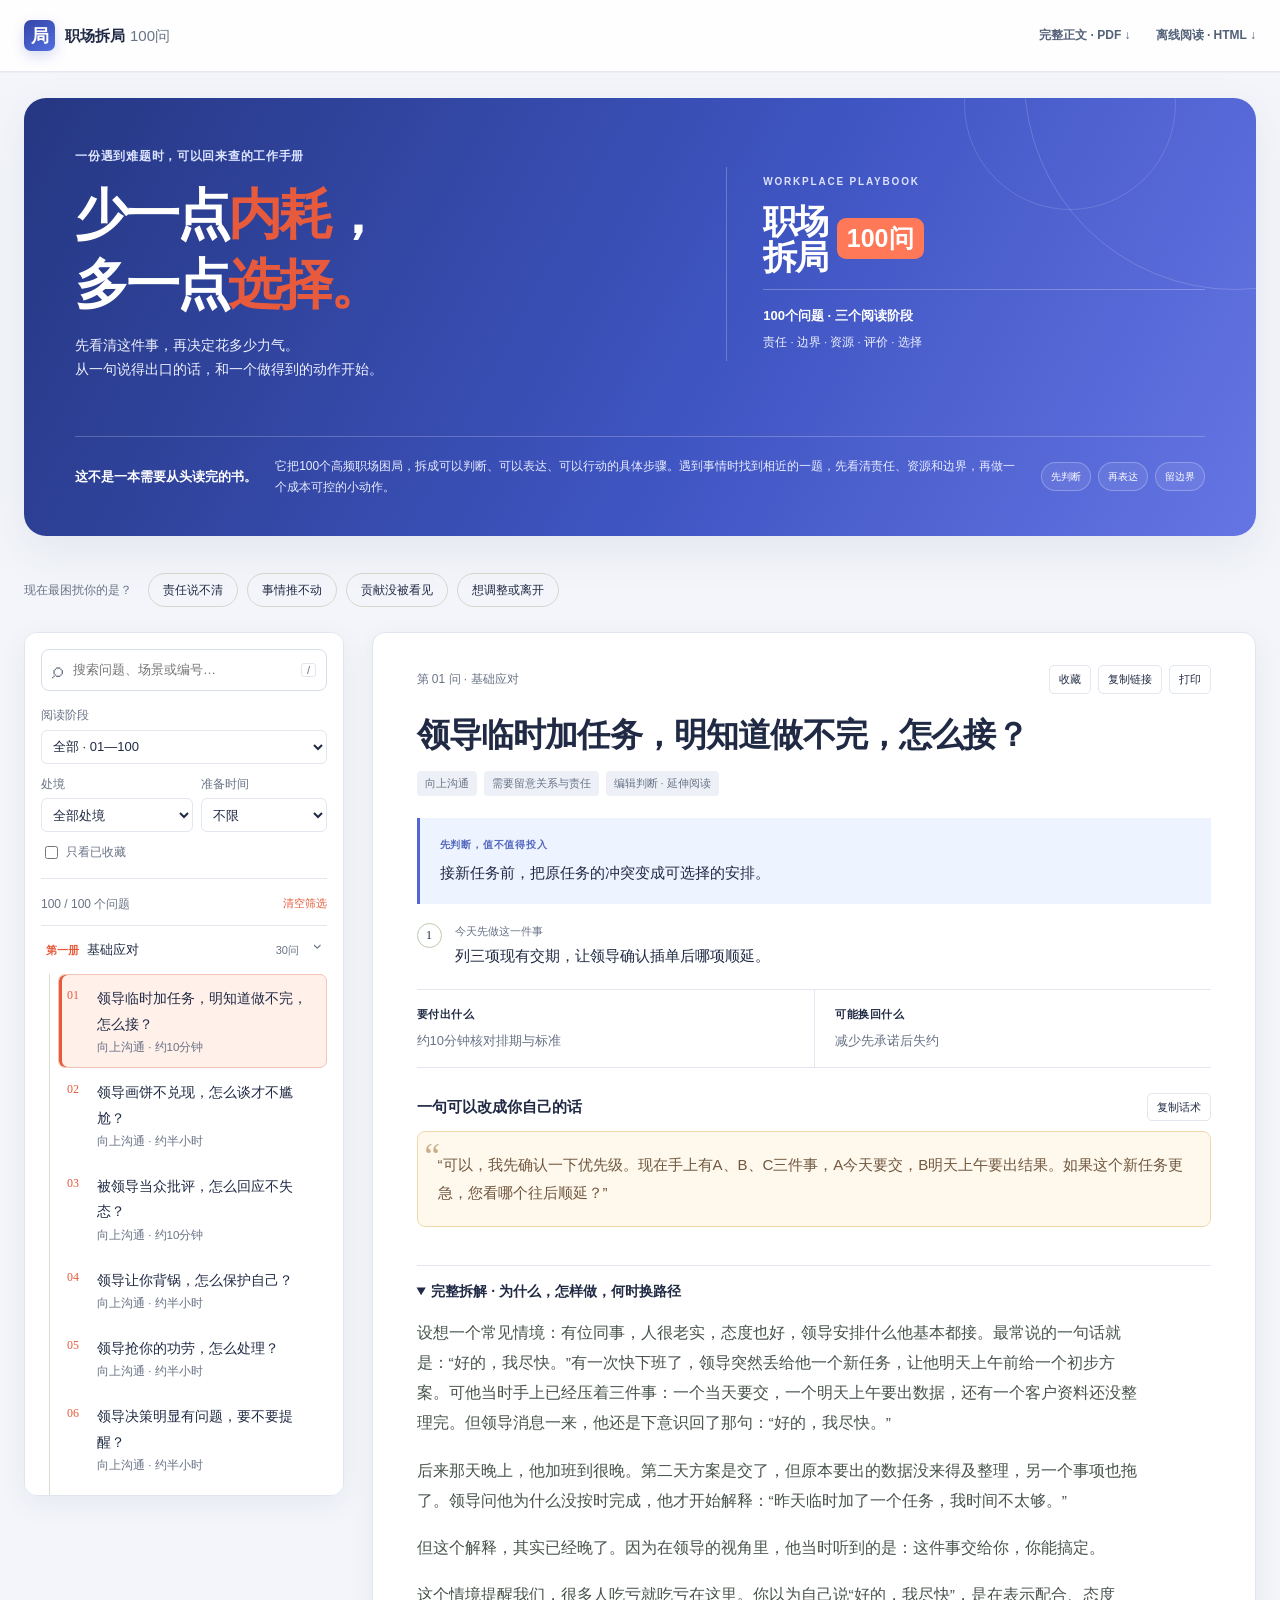
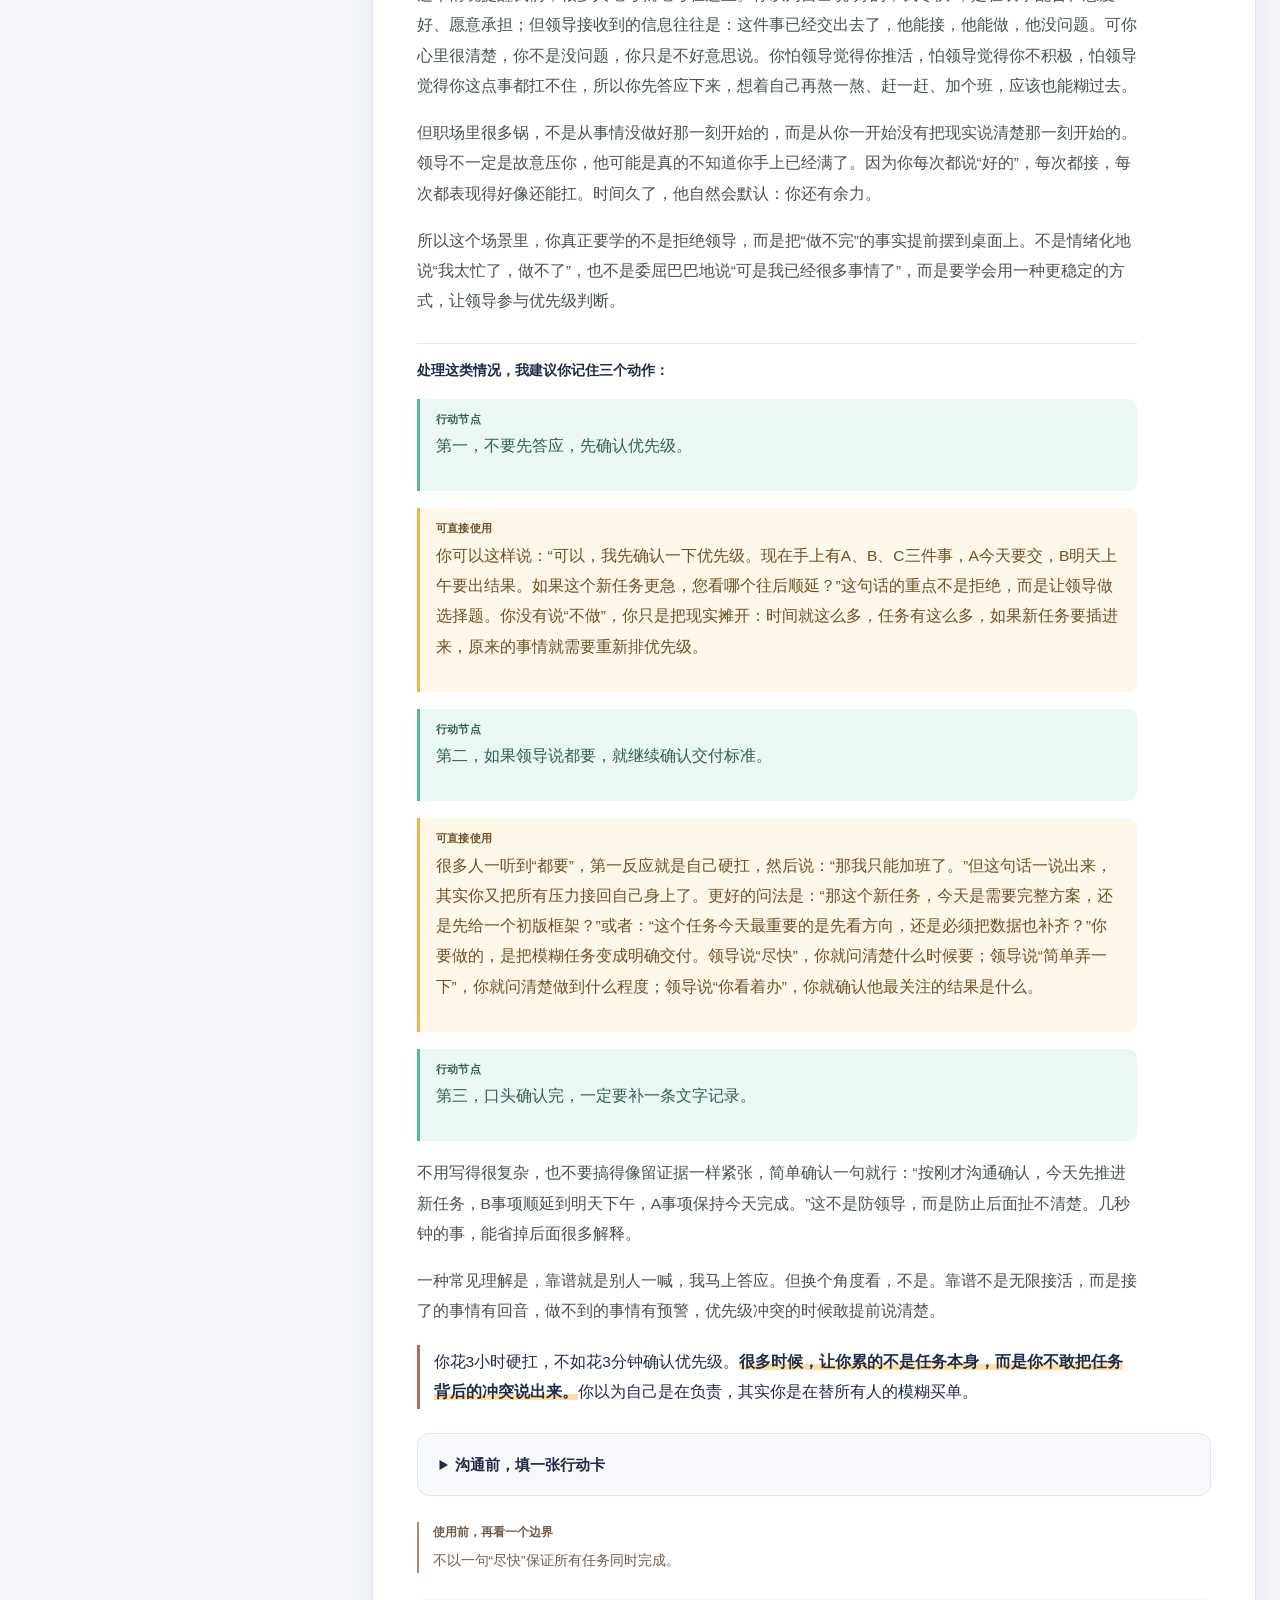
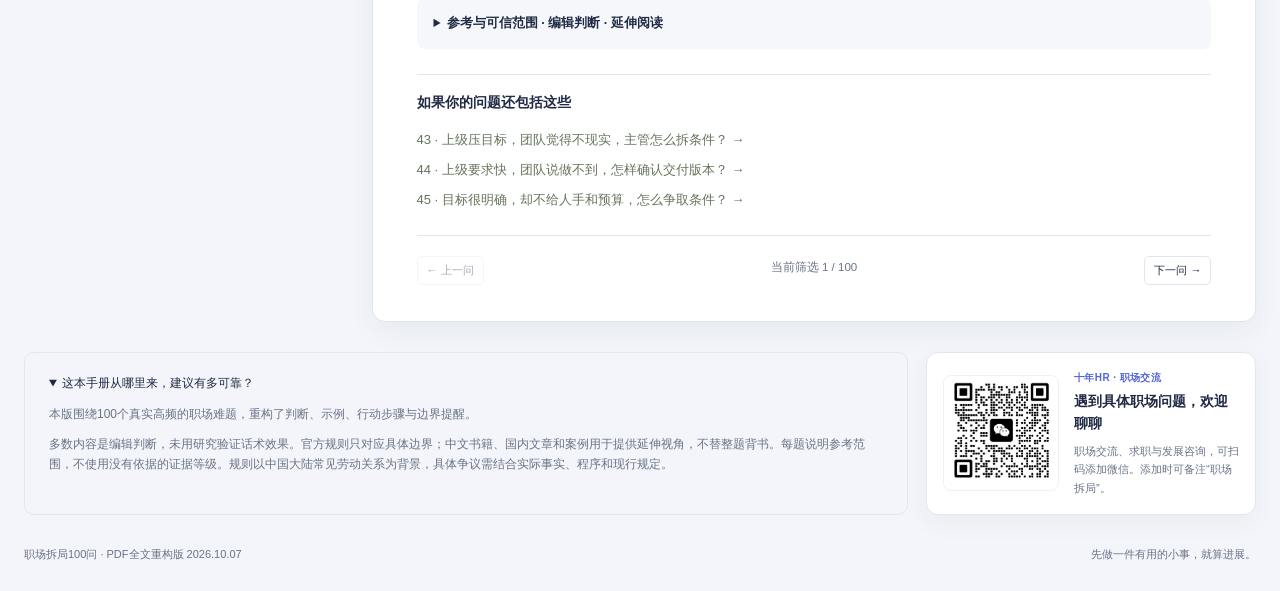
==== commit cb035e31: "Integrate hero intro and HR contact" ====
--- a/offline.html
+++ b/offline.html
@@ -25,12 +25,22 @@
 
 .hero-cover{min-width:0;width:100%}
 @media(max-width:650px){.top{height:auto;min-height:60px;flex-wrap:wrap;padding-block:10px;row-gap:8px}.top nav{display:grid;width:100%;grid-template-columns:1fr 1fr;gap:8px;padding-top:8px;border-top:1px solid var(--line)}.top nav a,.top nav a:first-child{display:block;font-size:10.5px}.hero-cover{max-width:calc(100vw - 80px);justify-self:start}}
+
+/* One integrated masthead instead of a card placed inside another card. */
+.hero{grid-template-columns:1.12fr .88fr;gap:42px;color:#fff;background:linear-gradient(118deg,#253782 0%,#3f55c2 57%,#6575e4 100%);border:0}.hero::before{width:420px;height:420px;left:auto;right:-190px;top:-230px;bottom:auto;background:transparent;border:1px solid rgba(255,255,255,.17)}.hero::after{content:'';position:absolute;z-index:-1;width:210px;height:210px;right:80px;top:-100px;border-radius:50%;border:1px solid rgba(255,255,255,.14)}.hero h1{color:#fff}.hero .eyebrow{color:#dce3ff}.hero-copy>p{color:#edf0ff}.hero-cover{align-self:center;min-height:auto;padding:8px 0 8px 36px;border-left:1px solid rgba(255,255,255,.24);border-radius:0;background:none;box-shadow:none;overflow:visible}.hero-cover::before,.hero-cover::after{display:none}.cover-title{margin:15px 0}.cover-title span{font-size:34px}.cover-title strong{background:#ff7959}.cover-bottom{margin-top:12px}.hero-cover .cover-bottom p{margin:5px 0 0}.hero-intro{grid-column:1/-1;display:grid;grid-template-columns:max-content minmax(0,1fr) max-content;align-items:center;gap:18px;margin-top:2px;padding-top:19px;border-top:1px solid rgba(255,255,255,.22)}.hero-intro>b{font-size:13px}.hero-intro>p{margin:0;color:#e9edff;font-size:12px;line-height:1.75}.hero-intro>div{display:flex;gap:7px}.hero-intro span{padding:5px 9px;border:1px solid rgba(255,255,255,.25);border-radius:20px;background:rgba(255,255,255,.08);font-size:10px;white-space:nowrap}
+
+/* More scanning anchors inside long narrative sections. */
+.body-punchline{margin:19px 0!important;padding:9px 13px;border-radius:8px;background:#f0f3ff;color:#354da9!important;font-size:16px!important;font-weight:750;line-height:1.65!important}.body-key{margin-block:18px!important}
+
+/* Source note and direct contact live together at the end of the page. */
+.bottom-area{display:grid;grid-template-columns:minmax(0,1fr) 330px;gap:18px;align-items:stretch;margin:30px 0}.bottom-area .about{max-width:none;margin:0;height:100%}.contact-card{display:grid;grid-template-columns:116px minmax(0,1fr);gap:15px;align-items:center;padding:16px;border:1px solid var(--line);border-radius:12px;background:#fff;box-shadow:0 7px 24px rgba(42,52,87,.05)}.contact-card img{display:block;width:116px;aspect-ratio:1;object-fit:contain;border:1px solid #edf0f5;border-radius:8px;background:#fff}.contact-card span{display:block;margin-bottom:5px;color:var(--blue);font-size:10px;font-weight:750;letter-spacing:.04em}.contact-card b{display:block;font-size:14px;line-height:1.55}.contact-card p{margin:7px 0 0;color:var(--muted);font-size:11px;line-height:1.7}
+@media(max-width:850px){.hero{grid-template-columns:1fr 1fr;gap:25px}.hero-intro{grid-template-columns:1fr}.hero-intro>div{justify-content:flex-start}.bottom-area{grid-template-columns:1fr}.contact-card{grid-template-columns:105px 1fr}.contact-card img{width:105px}}@media(max-width:650px){.hero{grid-template-columns:1fr;gap:18px}.hero-cover{max-width:100%;padding:18px 0 0;border-left:0;border-top:1px solid rgba(255,255,255,.22)}.hero-intro{padding-top:16px}.contact-card{grid-template-columns:92px 1fr;padding:13px}.contact-card img{width:92px}}
 </style></head>
 <body><a class="skip" href="#detail">跳到正文</a><header class="top"><a class="brand" href="#q=1"><span class="brand-mark">局</span><span>职场拆局<span class="brand-count">100问</span></span></a><nav aria-label="下载工具"><a href="output/pdf/职场拆局100问-完整正文.pdf" download>完整正文 · PDF ↓</a><a href="offline.html" download>离线阅读 · HTML ↓</a></nav></header>
-<main class="wrap"><section class="hero"><div class="hero-copy"><div class="eyebrow">一份遇到难题时，可以回来查的工作手册</div><h1>少一点<span>内耗</span>，<br>多一点<span>选择。</span></h1><p>先看清这件事，再决定花多少力气。<br>从一句说得出口的话，和一个做得到的动作开始。</p></div><div class="hero-cover" aria-label="职场拆局100问封面"><div class="cover-kicker">WORKPLACE PLAYBOOK</div><div class="cover-title"><span>职场</span><span>拆局</span><strong>100问</strong></div><div class="cover-line"></div><div class="cover-bottom"><b>100个问题 · 三个阅读阶段</b><p>不用一次读完，也不用全部照做。<br>有些局面值得推进，有些需要设边界，<br>还有一些，可以选择离开。</p></div></div></section>
+<main class="wrap"><section class="hero"><div class="hero-copy"><div class="eyebrow">一份遇到难题时，可以回来查的工作手册</div><h1>少一点<span>内耗</span>，<br>多一点<span>选择。</span></h1><p>先看清这件事，再决定花多少力气。<br>从一句说得出口的话，和一个做得到的动作开始。</p></div><div class="hero-cover" aria-label="职场拆局100问"><div class="cover-kicker">WORKPLACE PLAYBOOK</div><div class="cover-title"><span>职场</span><span>拆局</span><strong>100问</strong></div><div class="cover-line"></div><div class="cover-bottom"><b>100个问题 · 三个阅读阶段</b><p>责任 · 边界 · 资源 · 评价 · 选择</p></div></div><div class="hero-intro"><b>这不是一本需要从头读完的书。</b><p>它把100个高频职场困局，拆成可以判断、可以表达、可以行动的具体步骤。遇到事情时找到相近的一题，先看清责任、资源和边界，再做一个成本可控的小动作。</p><div><span>先判断</span><span>再表达</span><span>留边界</span></div></div></section>
 <section class="start" aria-label="从当前处境开始"><span>现在最困扰你的是？</span><button data-start="背锅">责任说不清</button><button data-start="推进">事情推不动</button><button data-start="绩效">贡献没被看见</button><button data-start="离职">想调整或离开</button></section>
 <div class="workspace"><aside class="sidebar" aria-label="查找问题"><label class="sr-only" for="search">搜索问题或正文</label><div class="search-wrap"><span aria-hidden="true">⌕</span><input id="search" type="search" placeholder="搜索问题、场景或编号…"><kbd>/</kbd></div><div class="filters"><label for="volume">阅读阶段</label><select id="volume"><option value="all">全部 · 01—100</option><option value="1">基础应对 · 01—30</option><option value="2">协作进阶 · 31—60</option><option value="3">高阶判断与选择 · 61—100</option></select><div class="filter-pair"><div><label for="category">处境</label><select id="category"><option value="all">全部处境</option><option value="up">向上沟通</option><option value="peer">同事协作</option><option value="manage">团队管理</option><option value="self">工作自保</option><option value="talk">表达与发展</option><option value="org">组织判断</option></select></div><div><label for="time">准备时间</label><select id="time"><option value="all">不限</option><option value="10">10分钟内</option><option value="30">30分钟内</option></select></div></div><label class="saved-filter"><input id="savedOnly" type="checkbox">只看已收藏</label></div><div class="list-head"><span id="count" role="status" aria-live="polite"></span><button id="reset">清空筛选</button></div><div id="questionList" class="question-list"></div><p class="side-note">时间是准备动作的编辑估计，不包含等待、练习或正式程序。建议不保证结果。</p></aside><article id="detail" class="detail" tabindex="-1" aria-label="问题正文"></article></div>
-<section class="about" id="source-note"><details><summary>这本手册从哪里来，建议有多可靠？</summary><p>本版围绕100个真实高频的职场难题，重构了判断、示例、行动步骤与边界提醒。《高性价比人生指南》启发了成本、收益、边界和按需查询的组织方式。</p><p>多数内容是编辑判断，未用研究验证话术效果。官方规则只对应具体边界；中文书籍、国内文章和案例用于提供延伸视角，不替整题背书。每题说明参考范围，不使用没有依据的证据等级。规则以中国大陆常见劳动关系为背景，具体争议需结合实际事实、程序和现行规定。</p><p><a href="#source-note">查看来源、核验状态与重构说明 →</a> · <a href="https://eternity4719.github.io/HowToLiveBetter/" target="_blank" rel="noreferrer">阅读风格参考 →</a></p></details></section></main><footer class="wrap footer"><span>职场拆局100问 · PDF全文重构版 2026.10.07</span><span>先做一件有用的小事，就算进展。</span></footer><noscript><p class="wrap">当前浏览器未开启JavaScript，请下载<a href="output/pdf/职场拆局100问-完整正文.pdf">完整正文PDF</a>。</p></noscript><script>window.ZHICHANG_SOURCES = [{"id":"comm-catalog","title":"《上司与下属沟通秘籍：职场下行沟通》目录","publisher":"钱振波 / 清华大学出版社，2011","url":"https://www.tup.tsinghua.edu.cn/booksCenter/bookcatalog?id=04361201","status":"书目信息及目录已核验；章节内容未通读"},{"id":"evidence","title":"最高人民法院关于民事诉讼证据的若干规定（2019修正）","publisher":"最高人民法院知识产权法庭","url":"https://ipc.court.gov.cn/zh-cn/news/view-393.html","status":"已核对第14、15、93条等原文；未评估个案采纳"},{"id":"contract","title":"中华人民共和国劳动合同法（2012修正）","publisher":"上海市人民政府官方刊载","url":"https://www.shanghai.gov.cn/rcjygj/20250606/658d064be68c46fc892530a8cde92258.html","status":"已核对所列条款原文；具体适用还需结合制度、司法解释与事实"},{"id":"labor","title":"中华人民共和国劳动法（2018第二次修正）","publisher":"国家市场监督管理总局官方刊载","url":"https://www.samr.gov.cn/zw/zfxxgk/fdzdgknr/bgt/art/2023/art_d9aa750028b14b99a776cb93726a360d.html","status":"已核对第36、39、41、44条等原文；未评估特定工时制度与个案"},{"id":"up-book","title":"《向上管理：搞定领导拿结果》","publisher":"中信出版社中文出版页面","url":"https://detail.youzan.com/show/goods?alias=277okh2ccljfzi0&from_source=gbox_seo","status":"已核验公开目录与内容简介；作为对话场景参考，未通读全书"},{"id":"comm-method","title":"《沟通的方法》","publisher":"脱不花 / 图书公开资料","url":"https://book.douban.com/subject/35473807/","status":"已核验书目信息、内容简介与公开目录；作为沟通视角，未通读全书"},{"id":"logic-book","title":"《逻辑表达：高效沟通的金字塔思维》","publisher":"图书公开资料","url":"https://book.douban.com/subject/34933227/","status":"已核验书目信息与公开简介；作为结构化表达入口，未通读全书"},{"id":"zeng-leadership","title":"《圆通：曾仕强说领导的境界》","publisher":"曾仕强 / 当当云阅读公开资料","url":"https://e.dangdang.com/products/1901361349.html","status":"已核验书目信息与公开简介；属于管理观点，不作为方法效果证据"},{"id":"people-boundary","title":"寻找工作与生活的边界","publisher":"人民日报·人民网观点","url":"https://opinion.people.com.cn/n1/2018/0918/c1003-30298986.html","status":"已核验文章正文；属于观点文章，用于补充工作边界语境"},{"id":"kr-up","title":"关于“向上管理”，这篇文章说透了","publisher":"职场木沐说 / 36氪授权转载","url":"https://www.36kr.com/p/2380417195355137","status":"已核验文章正文及转载说明；属于作者经验观点"},{"id":"kr-change","title":"需求来回变，是领导的问题，还是没做好向上管理？","publisher":"36氪","url":"https://36kr.com/p/2707870506536837","status":"已核验公开页面与主题摘要；作为需求变化场景参考"},{"id":"kr-practice","title":"“向上管理”的7个最佳实践：如何管理你的老板？","publisher":"36氪","url":"https://www.36kr.com/p/867638776886665","status":"已核验公开页面与主题摘要；属于经验型文章"},{"id":"career-guide","title":"“职场三阶段”职业指导典型案例","publisher":"中国就业网 / 人力资源和社会保障部门","url":"https://chinajob.mohrss.gov.cn/upload/resources/file/2020/04/08/81028.pdf","status":"已核验公开PDF包含职业指导案例；案例不能直接推广到所有人"},{"id":"tup-workplace","title":"《职场：不仅仅是做好本职工作》","publisher":"陈丹 / 清华大学出版社","url":"https://www.tup.com.cn/booksCenter/book_06940001.html","status":"已核验书目信息与公开简介；作为中国职场沟通语境入口"}];
+<section class="bottom-area"><section class="about" id="source-note"><details><summary>这本手册从哪里来，建议有多可靠？</summary><p>本版围绕100个真实高频的职场难题，重构了判断、示例、行动步骤与边界提醒。</p><p>多数内容是编辑判断，未用研究验证话术效果。官方规则只对应具体边界；中文书籍、国内文章和案例用于提供延伸视角，不替整题背书。每题说明参考范围，不使用没有依据的证据等级。规则以中国大陆常见劳动关系为背景，具体争议需结合实际事实、程序和现行规定。</p></details></section><aside class="contact-card" aria-label="十年HR职场交流与咨询"><img src="[data-uri]" alt="微信二维码"><div><span>十年HR · 职场交流</span><b>遇到具体职场问题，欢迎聊聊</b><p>职场交流、求职与发展咨询，可扫码添加微信。添加时可备注“职场拆局”。</p></div></aside></section></main><footer class="wrap footer"><span>职场拆局100问 · PDF全文重构版 2026.10.07</span><span>先做一件有用的小事，就算进展。</span></footer><noscript><p class="wrap">当前浏览器未开启JavaScript，请下载<a href="output/pdf/职场拆局100问-完整正文.pdf">完整正文PDF</a>。</p></noscript><script>window.ZHICHANG_SOURCES = [{"id":"comm-catalog","title":"《上司与下属沟通秘籍：职场下行沟通》目录","publisher":"钱振波 / 清华大学出版社，2011","url":"https://www.tup.tsinghua.edu.cn/booksCenter/bookcatalog?id=04361201","status":"书目信息及目录已核验；章节内容未通读"},{"id":"evidence","title":"最高人民法院关于民事诉讼证据的若干规定（2019修正）","publisher":"最高人民法院知识产权法庭","url":"https://ipc.court.gov.cn/zh-cn/news/view-393.html","status":"已核对第14、15、93条等原文；未评估个案采纳"},{"id":"contract","title":"中华人民共和国劳动合同法（2012修正）","publisher":"上海市人民政府官方刊载","url":"https://www.shanghai.gov.cn/rcjygj/20250606/658d064be68c46fc892530a8cde92258.html","status":"已核对所列条款原文；具体适用还需结合制度、司法解释与事实"},{"id":"labor","title":"中华人民共和国劳动法（2018第二次修正）","publisher":"国家市场监督管理总局官方刊载","url":"https://www.samr.gov.cn/zw/zfxxgk/fdzdgknr/bgt/art/2023/art_d9aa750028b14b99a776cb93726a360d.html","status":"已核对第36、39、41、44条等原文；未评估特定工时制度与个案"},{"id":"up-book","title":"《向上管理：搞定领导拿结果》","publisher":"中信出版社中文出版页面","url":"https://detail.youzan.com/show/goods?alias=277okh2ccljfzi0&from_source=gbox_seo","status":"已核验公开目录与内容简介；作为对话场景参考，未通读全书"},{"id":"comm-method","title":"《沟通的方法》","publisher":"脱不花 / 图书公开资料","url":"https://book.douban.com/subject/35473807/","status":"已核验书目信息、内容简介与公开目录；作为沟通视角，未通读全书"},{"id":"logic-book","title":"《逻辑表达：高效沟通的金字塔思维》","publisher":"图书公开资料","url":"https://book.douban.com/subject/34933227/","status":"已核验书目信息与公开简介；作为结构化表达入口，未通读全书"},{"id":"zeng-leadership","title":"《圆通：曾仕强说领导的境界》","publisher":"曾仕强 / 当当云阅读公开资料","url":"https://e.dangdang.com/products/1901361349.html","status":"已核验书目信息与公开简介；属于管理观点，不作为方法效果证据"},{"id":"people-boundary","title":"寻找工作与生活的边界","publisher":"人民日报·人民网观点","url":"https://opinion.people.com.cn/n1/2018/0918/c1003-30298986.html","status":"已核验文章正文；属于观点文章，用于补充工作边界语境"},{"id":"kr-up","title":"关于“向上管理”，这篇文章说透了","publisher":"职场木沐说 / 36氪授权转载","url":"https://www.36kr.com/p/2380417195355137","status":"已核验文章正文及转载说明；属于作者经验观点"},{"id":"kr-change","title":"需求来回变，是领导的问题，还是没做好向上管理？","publisher":"36氪","url":"https://36kr.com/p/2707870506536837","status":"已核验公开页面与主题摘要；作为需求变化场景参考"},{"id":"kr-practice","title":"“向上管理”的7个最佳实践：如何管理你的老板？","publisher":"36氪","url":"https://www.36kr.com/p/867638776886665","status":"已核验公开页面与主题摘要；属于经验型文章"},{"id":"career-guide","title":"“职场三阶段”职业指导典型案例","publisher":"中国就业网 / 人力资源和社会保障部门","url":"https://chinajob.mohrss.gov.cn/upload/resources/file/2020/04/08/81028.pdf","status":"已核验公开PDF包含职业指导案例；案例不能直接推广到所有人"},{"id":"tup-workplace","title":"《职场：不仅仅是做好本职工作》","publisher":"陈丹 / 清华大学出版社","url":"https://www.tup.com.cn/booksCenter/book_06940001.html","status":"已核验书目信息与公开简介；作为中国职场沟通语境入口"}];
 </script><script>window.ZHICHANG_ITEMS = [{"id":1,"title":"领导临时加任务，明知道做不完，怎么接？","category":"up","goal":"protect","risk":"medium","body":["设想一个常见情境：有位同事，人很老实，态度也好，领导安排什么他基本都接。最常说的一句话就是：“好的，我尽快。”有一次快下班了，领导突然丢给他一个新任务，让他明天上午前给一个初步方案。可他当时手上已经压着三件事：一个当天要交，一个明天上午要出数据，还有一个客户资料还没整理完。但领导消息一来，他还是下意识回了那句：“好的，我尽快。”","后来那天晚上，他加班到很晚。第二天方案是交了，但原本要出的数据没来得及整理，另一个事项也拖了。领导问他为什么没按时完成，他才开始解释：“昨天临时加了一个任务，我时间不太够。”","但这个解释，其实已经晚了。因为在领导的视角里，他当时听到的是：这件事交给你，你能搞定。","这个情境提醒我们，很多人吃亏就吃亏在这里。你以为自己说“好的，我尽快”，是在表示配合、态度好、愿意承担；但领导接收到的信息往往是：这件事已经交出去了，他能接，他能做，他没问题。可你心里很清楚，你不是没问题，你只是不好意思说。你怕领导觉得你推活，怕领导觉得你不积极，怕领导觉得你这点事都扛不住，所以你先答应下来，想着自己再熬一熬、赶一赶、加个班，应该也能糊过去。","但职场里很多锅，不是从事情没做好那一刻开始的，而是从你一开始没有把现实说清楚那一刻开始的。领导不一定是故意压你，他可能是真的不知道你手上已经满了。因为你每次都说“好的”，每次都接，每次都表现得好像还能扛。时间久了，他自然会默认：你还有余力。","所以这个场景里，你真正要学的不是拒绝领导，而是把“做不完”的事实提前摆到桌面上。不是情绪化地说“我太忙了，做不了”，也不是委屈巴巴地说“可是我已经很多事情了”，而是要学会用一种更稳定的方式，让领导参与优先级判断。","处理这类情况，我建议你记住三个动作：","第一，不要先答应，先确认优先级。","你可以这样说：“可以，我先确认一下优先级。现在手上有A、B、C三件事，A今天要交，B明天上午要出结果。如果这个新任务更急，您看哪个往后顺延？”这句话的重点不是拒绝，而是让领导做选择题。你没有说“不做”，你只是把现实摊开：时间就这么多，任务有这么多，如果新任务要插进来，原来的事情就需要重新排优先级。","第二，如果领导说都要，就继续确认交付标准。","很多人一听到“都要”，第一反应就是自己硬扛，然后说：“那我只能加班了。”但这句话一说出来，其实你又把所有压力接回自己身上了。更好的问法是：“那这个新任务，今天是需要完整方案，还是先给一个初版框架？”或者：“这个任务今天最重要的是先看方向，还是必须把数据也补齐？”你要做的，是把模糊任务变成明确交付。领导说“尽快”，你就问清楚什么时候要；领导说“简单弄一下”，你就问清楚做到什么程度；领导说“你看着办”，你就确认他最关注的结果是什么。","第三，口头确认完，一定要补一条文字记录。","不用写得很复杂，也不要搞得像留证据一样紧张，简单确认一句就行：“按刚才沟通确认，今天先推进新任务，B事项顺延到明天下午，A事项保持今天完成。”这不是防领导，而是防止后面扯不清楚。几秒钟的事，能省掉后面很多解释。","一种常见理解是，靠谱就是别人一喊，我马上答应。但换个角度看，不是。靠谱不是无限接活，而是接了的事情有回音，做不到的事情有预警，优先级冲突的时候敢提前说清楚。","你花3小时硬扛，不如花3分钟确认优先级。很多时候，让你累的不是任务本身，而是你不敢把任务背后的冲突说出来。你以为自己是在负责，其实你是在替所有人的模糊买单。"],"say":"“可以，我先确认一下优先级。现在手上有A、B、C三件事，A今天要交，B明天上午要出结果。如果这个新任务更急，您看哪个往后顺延？”","verdict":"接新任务前，把原任务的冲突变成可选择的安排。","firstAction":"列三项现有交期，让领导确认插单后哪项顺延。","minutes":10,"cost":"约10分钟核对排期与标准","gain":"减少先承诺后失约","limit":"不以一句“尽快”保证所有任务同时完成。","related":[43,44,45],"volume":1,"reference":{"kind":"编辑判断 · 延伸阅读","note":"本题为场景重构与编辑判断，不把示例话术当作普遍有效的方法。请结合权限、关系、资源与个人处境选择。","sourceIds":["up-book","kr-up"],"readingNote":"延伸阅读可对照边界对话、任务意图与主动确认；这些是书籍和作者经验，不证明模板在所有上下级关系中有效。"},"worksheet":["现有交付与日期：____","新增任务用途：____","可顺延事项：____","需要谁确认排序：____"]},{"id":2,"title":"领导画饼不兑现，怎么谈才不尴尬？","category":"up","goal":"grow","risk":"low","body":["你有没有被领导说过这种话？","“这次先辛苦一下，后面少不了你的。”","“你的付出我都看在眼里。”","“等这波忙完，我们好好聊聊你的发展。”","然后呢？忙完了。啥也没有。","你想提，又怕显得自己太功利。不提，心里又堵得慌。","但你有没有想过一个问题：他当时说的那些话，到底算不算承诺？","这些话暂时不足以让你判断如何兑现。需要进一步核对标准、时间、条件与批准人；不能仅凭一句模糊表达认定它有或没有全部法律效力。","“后面考虑你”——考虑什么？什么时候考虑？做到什么程度才考虑？全是模糊的。","而模糊承诺最可怕的地方在于：你会一直投入，却永远无法兑现，因为兑现标准从来不存在。","所以你要做的不是去“讨说法”，而是把模糊变清晰。","不要问“您之前说的还算不算”——这句话一说出来，性质就变了，从沟通变成了质问。","你应该这样聊：","“领导，我想跟您对齐一下接下来的方向。之前项目推进的时候您提到过后续的发展，我不是要求马上有结果，而是想确认一下——要达到什么标准，才会进入评估？我按这个方向去努力，心里更有数。”","这句话的精髓在哪？你没有逼他兑现，你是在要标准。","他愿意谈具体标准，能提供进一步核对的信息；持续含糊时，降低对未来回报的依赖。但一次谈话不足以确定对方的动机或承诺一定能兑现。","如果他说“公司现在比较难”——别沉默。接一句：","“我理解。那能不能先定一个时间节点，比如两个月后我们再对一次，到时候看看结果够不够评估条件？”","你在干嘛？你在把“以后再说”钉到一个具体的日子上。","聊完以后，发一条微信：","“感谢今天沟通，我理解接下来重点方向是A和B，我先按这个推进，月底跟您同步一次。”","这条微信不是刻意留证据，但将来再谈的时候，你不是从零开始，你有前文。","没有标准的饼，不值得你加班到凌晨两点。"],"say":"“我理解。那能不能先定一个时间节点，比如两个月后我们再对一次，到时候看看结果够不够评估条件？”","verdict":"用具体标准判断承诺，未来收益未确认前不无限加码。","firstAction":"核对承诺的条件、决定人和兑现时间。","minutes":15,"cost":"约15分钟梳理承诺与成果","gain":"看清哪些是鼓励、哪些可兑现","limit":"有权审批和正式结果未确定时，承诺仍有不确定性。","related":[38,68,78],"volume":1,"reference":{"kind":"编辑判断 · 延伸阅读","note":"本题为场景重构与编辑判断，不把示例话术当作普遍有效的方法。请结合权限、关系、资源与个人处境选择。","sourceIds":["up-book"],"readingNote":"可延伸阅读书中的发展与责任对话，帮助把模糊鼓励追问成条件和节点。"},"worksheet":["原承诺内容：____","兑现条件与批准人：____","下一次评审时间：____","未兑现时的投入边界：____"]},{"id":3,"title":"被领导当众批评，怎么回应不失态？","category":"up","goal":"talk","risk":"low","body":["先说一句真话：这个场景没有人能真正准备好。","当着所有同事的面被点名骂，那一瞬间你的身体会先于大脑反应——脸发烫，手心出汗，喉咙发紧。委屈、愤怒、羞耻一起涌上来。","你想解释，但你知道一解释就像在找借口。你想沉默，但你怕全场都以为你默认了。","这个时候最重要的事只有一件：不要在情绪最冲的时候做反应。","给自己3秒钟。就3秒。","不要马上张嘴。先在心里问自己一个问题：他到底在批评哪个具体的事？ 抓住那个关键词就够了。","然后说一句话稳住场面：","“这个问题我记下了。会后我把原因和调整方案理清楚，再跟您单独汇报。”","这句话你仔细看：你没有否认，没有认全部的错，没有争辩，也没有当众解释。你只是把处理动作放到了会后。","公开场合通常先要保证事实不被误述、现场仍能继续讨论。较复杂的分歧可转到会后；关键错误、安全风险或明显伤害，应及时简短纠正或寻求支持，不必一律沉默。","你真正要做的是守住两样东西：一是你的专业形象，二是后续还能讲清楚事实的空间。","会后才是关键战场。一定要找他聊一次，别让公开批评变成对你的最终评价。","可以这样说：","“领导，刚才您提到的问题我重新理了一下。A部分确实是我没考虑周全，这个我认。但有两个情况想同步给您——B和C。接下来我准备做三个动作……”","注意顺序：先认自己该认的，再补事实，再给方案。 不要一上来就说“您误会了”。那不是补充，那是对抗。","如果批评明显不公平呢？比如你知道那根本不是你的责任。","也别当场说。会后讲事实就行：","“这件事当时分工是A我负责、B某某负责，C是会上定的。我把时间线整理了一下，方便您判断。”","你不是说“你批评错了”。你是说“我补充信息，您重新看看”。","真正成熟的人不在情绪最冲的时候证明自己。你不需要在所有人面前赢回那口气。你需要在会后用事实和方案把事情翻过来。"],"say":"“我补充信息，您重新看看”","verdict":"承认真实错误，也保留澄清责任的空间。","firstAction":"先核实被批评的具体事实，给最小止损回应。","minutes":10,"cost":"约10分钟稳住回应，会后复盘","gain":"减少冲动争辩与过度认错","limit":"持续羞辱不是必须靠更好的表达来忍受。","related":[14,29,86],"volume":1,"reference":{"kind":"编辑判断 · 延伸阅读","note":"本题为场景重构与编辑判断，不把示例话术当作普遍有效的方法。请结合权限、关系、资源与个人处境选择。","sourceIds":["comm-method"],"readingNote":"可从沟通设计角度继续理解如何先接住现场、再转入事实和行动。"},"worksheet":["具体被批评事项：____","已确认事实：____","需纠正的信息：____","会后处理动作：____"]},{"id":4,"title":"领导让你背锅，怎么保护自己？","category":"up","goal":"protect","risk":"high","body":["你知道“我来处理吧”这五个字有多危险吗？","领导说“你去跟客户解释一下”，你说“好，我来处理”。","你以为你在展现担当。但别人听到的是：“他认了。”","“处理”和“负责”之间只有一层纸。你如果不把这层纸挑明，别人默认你同时接了这两件事。","责任争议有时并非来自明确的指派，而是来自双方一直没有确认分工。没有统计依据，不能估算这类情况占多少。","领导让你背锅，很少会直接说“这个责任你来扛”。他会用更巧妙的方式：","“你先写个情况说明。”","“对外就说是你这边没跟好。”","“这个事情你去安抚一下。”","你听着好像都在“处理问题”，但每一句都在把你推到责任人的位置上。","怎么办？你只需要在所有动作之前，把一件事讲清楚：","我可以配合补救，但补救不等于认责。","比如领导说“你去解释一下”。你可以接：","“可以，我先去沟通。不过对外口径我们先统一一下——哪些照实说，哪些先不展开，避免我说的跟后面不一致。”","你看你做了什么？你没有拒绝，但你要求了一样东西：口径。口径确认了，谁的责任、什么原因、什么措施，都白纸黑字了。","如果领导让你写情况说明——这个最要注意。","情况说明最容易写成认罪书。","不要开头就写“由于我工作疏忽”。你应该写的是事实经过：A环节谁负责，B环节什么时候确认的，C环节问题出在哪，目前采取了什么补救。","这叫说明情况，不叫主动认锅。","遇到背锅的苗头，先问自己5个问题：","这件事我是决策人还是执行人？","我负责的是全部还是其中一个环节？","方案是谁定的？","有没有书面记录？","我现在做的动作，是在补救还是在认责？","想不清楚这5件事之前，不要急着写任何东西，不要对外解释任何事情。","你可以担当，但担当不是替所有人认责。"],"say":"“可以，我先去沟通。不过对外口径我们先统一一下——哪些照实说，哪些先不展开，避免我说的跟后面不一致。”","verdict":"先还原责任链，处理当前影响，不靠情绪证明清白。","firstAction":"整理该事项的原分工和关键确认节点。","minutes":30,"cost":"约30分钟核对分工与原记录","gain":"减少责任混淆","limit":"记录不自动免责，属于你的部分仍需负责。","related":[9,19,52],"volume":1,"reference":{"kind":"编辑判断","note":"本题为场景重构与编辑判断，不把示例话术当作普遍有效的方法。请结合权限、关系、资源与个人处境选择。","sourceIds":[]},"worksheet":["原分工与决定人：____","我负责的环节：____","补救动作：____","责任待核实部分：____"]},{"id":5,"title":"领导抢你的功劳，怎么处理？","category":"up","goal":"present","risk":"low","body":["这件事，你可能一开始就想错了方向。","你觉得“领导拿着我的方案去汇报，功劳全变成他的了”，你心里很不舒服。","但你冷静想一下：领导把部门成果向上汇报，这个动作本身有没有问题？ 大部分情况下，没有。他就是干这个的。","那真正让你难受的是什么？","不是他汇报了。而是你在这次汇报里彻底隐形了。","方案是你写的、数据是你跑的、问题是你解决的。但这些信息，只有你和他知道。向上看，谁都不知道你的存在。","这才是真正的危险。不是一次功劳被拿走，而是你在评价系统里长期没有痕迹。","所以你要解决的不是“抢回功劳”，而是“让你的贡献被看见”。这两件事的做法完全不同。","抢功会让你和领导对立。但让贡献可见，你们俩的利益是一致的。","怎么做？三个习惯。","第一，过程中同步，不要只在结尾出现。","项目推进过程中，在群里发一句：","“需求梳理我这边已完成，下一步等某某补数据。”","很普通的一句话，但你的名字已经和这件事绑在一起了。","第二，项目结束后，主动发复盘。","“领导，我把这次项目复盘整理了一下：我主要负责了A、B、C三个环节，结果目前达到X，后续建议优化Y。您看还需要补充什么？”","这不是邀功，这是项目沉淀。但将来谈绩效、谈晋升的时候，这条消息就是证据。","第三，争取展示机会，而不是争功劳。","如果每次汇报都是领导讲，你可以说：","“领导，下次阶段汇报我能不能试着讲其中一个模块？一方面我对细节熟，另一方面也锻炼一下表达。”","你不是在要功劳，你是在要机会。领导更容易接受。","价值这个东西，不会因为你委屈就自动被看见。你不呈现，别人就会替你定义。"],"say":"“领导，下次阶段汇报我能不能试着讲其中一个模块？一方面我对细节熟，另一方面也锻炼一下表达。”","verdict":"让贡献有出处，选择合适范围澄清，不急着公开争输赢。","firstAction":"把自己的关键动作与共同结果写成事实摘要。","minutes":20,"cost":"约20分钟梳理贡献和沟通对象","gain":"增加客观归属的信息","limit":"团队成果不归一个人独占；领导不认可时还需判断环境。","related":[8,37,57],"volume":1,"reference":{"kind":"编辑判断","note":"本题为场景重构与编辑判断，不把示例话术当作普遍有效的方法。请结合权限、关系、资源与个人处境选择。","sourceIds":[]},"worksheet":["我的关键交付：____","团队共同贡献：____","阶段记录位置：____","希望展示的模块：____"]},{"id":6,"title":"领导决策明显有问题，要不要提醒？","category":"up","goal":"judge","risk":"medium","body":["这道题看似在问“要不要说”，其实答案你心里有——当然要说。","你不说，后面出了事，你参与了执行，一样被拖下水。到时候你跟同事说“我早就知道不行”——这句话除了证明你当时怂了，没有任何价值。","真正的问题不是要不要提醒，而是：怎么提醒才不会变成“你在挑战领导”。","这两个位置完全不同——","“领导，您这个方案不行” = 我比你聪明。","“领导，这个方向我理解，我补充一个风险点供您判断” = 我在帮你把事做稳。","前者是对抗，后者是补充。效果天差地别。","你可以这样说：","“这个方案目标我理解，是为了快速推进。我补充一个执行层的风险：A环节可能卡住，影响B结果。建议主方案保留，同时加一个备选动作兜底。”","认可目标 → 补充风险 → 给出建议","如果只说“我觉得有问题”但没给方案，领导会觉得你只会挑刺。如果连风险都不说就直接给方案，领导会觉得你在越位。","如果领导不听呢？ 他说“先按我说的做”。","那就别再争了。继续争就从“提醒”变成“对抗”了。","你只需要做两件事：","一，留痕。发一条微信：","“我按今天确认的方向推进A方案，同时关注B风险。如果过程中出现C情况，我会第一时间同步。”","二，执行过程中真的出现问题了，及时反馈。","这不是阴阳怪气。这是一个靠谱的执行者该做的事——你提醒过了，也配合执行了，过程中也同步风险了。后面不管出什么结果，你都站得住。","提醒领导的本质，不是证明你比他聪明，而是帮方案多一层保险。你的位置是补充者，不是审判者。"],"say":"“我按今天确认的方向推进A方案，同时关注B风险。如果过程中出现C情况，我会第一时间同步。”","verdict":"提醒强度取决于依据、影响与可逆性。","firstAction":"写出决策风险的依据与一个替代选择。","minutes":20,"cost":"约20分钟核实关键条件","gain":"让决定包含必要风险","limit":"涉及违规时不能用“提醒过了”代替停止问题动作。","related":[27,46,66],"volume":1,"reference":{"kind":"编辑判断 · 延伸阅读","note":"本题为场景重构与编辑判断，不把示例话术当作普遍有效的方法。请结合权限、关系、资源与个人处境选择。","sourceIds":["up-book","kr-change"],"readingNote":"可对照书籍和国内文章中的目标对齐、需求变化与补充风险场景。"},"worksheet":["方案目标：____","关键风险与依据：____","替代动作：____","需重新确认的触发条件：____"]},{"id":7,"title":"同事总让你帮忙，怎么拒绝？","category":"peer","goal":"boundary","risk":"low","body":["先问你一个问题。","你帮过那个同事几次了？3次？5次？可能你自己都数不清了。","再问一个：他帮过你几次？","如果你想了两秒还想不出来——需要进一步核对，这是否已从偶尔互助变成默认的任务转移。不同阶段互相支持未必次数完全相等，但你的时间与原任务仍需被尊重。","“帮忙”和“被转嫁工作”之间只有一条线：他有没有把你的帮忙当成默认。","偶尔帮一次，是人情。他每次都来找你、每次都理所当然、你不帮他还不高兴——那不是人情，是消耗。","而且你注意过没有？这种事最可怕的地方不是你累。是你一旦帮了很多次之后，反而更难拒绝了——“我前面都帮了，现在突然不帮是不是不好？”","不是。前面帮了10次，恰恰说明现在该立个规矩了。","那怎么拒绝？","你发现没有，“我没空”“这不是我的事”“你自己不会吗”——这些说法有一个共同点：它们都在说“我不愿意”。","但真正好用的拒绝，不是表达“我不愿意”，而是表达“这件事应该怎么回到正常轨道”。","“我理解你比较急。但我手上有几件事今天必须推完，没法完整接。这样，我帮你看个思路，或者给你一个之前的模板，具体内容你来推。”","这句话有边界，也有温度。你没有拒绝他这个人，你拒绝的是“替他做他的工作”。","如果他继续磨你——“很快的，就帮一下”——你就加一句：","“你要是觉得必须我来做，那咱们找领导确认一下分工，不然我这边原来的事也会受影响。”","很多人一听到“找领导确认”就会自动收回去。因为他也知道，这事拿到领导面前说不通。","你的时间和精力，跟你的钱包一样是有限的。你不会把钱包随便给别人吧？那你为什么会把时间随便给？","帮一次是情分，帮五次是习惯，帮十次就成了别人的工作流程。","你不需要翻脸，你只需要让对方知道：你帮忙是选择，不是义务。"],"say":"“我理解你比较急。但我手上有几件事今天必须推完，没法完整接。这样，我帮你看个思路，或者给你一个之前的模板，具体内容你来推。”","verdict":"帮助可以有范围，不必把同事整项工作接过来。","firstAction":"先确认自己能提供的有限支持及原任务影响。","minutes":5,"cost":"约5分钟确认范围与可用时间","gain":"保留合作，也保留自己的排期","limit":"岗位职责内的协作仍需履行，不是一概拒绝。","related":[25,39,58],"volume":1,"reference":{"kind":"编辑判断 · 延伸阅读","note":"本题为场景重构与编辑判断，不把示例话术当作普遍有效的方法。请结合权限、关系、资源与个人处境选择。","sourceIds":["comm-method","up-book"],"readingNote":"可延伸阅读拒绝、边界和合作关系的沟通方法；仍需结合你是否有拒绝权限。"},"worksheet":["对方请求范围：____","我的原交付：____","可提供的有限支持：____","结束时间：____"]},{"id":8,"title":"同事抢功，怎么争取客观的贡献归属？","category":"peer","goal":"present","risk":"low","body":["你有没有观察过，那些会抢功的人有一个共同特点？","他们不是在说假话。他们只是在说“模糊的真话”。","“这个项目我们当时是这样考虑的”——“我们”，他确实参与了讨论。","“我这边推进后效果还不错”——他确实推进了一部分。","他没有说谎。但他说的方式，让听的人以为这个事主要是他做的。","抢功的核心手法就是模糊贡献边界。 他不需要撒谎，他只需要把“我参与了”说得像“我主导了”就够了。","你怎么破？","不要争“功劳是谁的”，要拆“事情是怎么做成的”。","当场你可以这样补一句：","“我补充一下推进过程。前期需求梳理是我这边完成的，中间方案调整某某支持了数据部分，落地阶段我重点跟了A和B两个节点。后续优化的话我建议看C指标。”","你没有说“他抢功”。你只是把过程拆开了。一拆开，谁做了什么，自然就清楚了。","抢功最怕的不是你生气，是你把环节拆清楚。","如果对方长期这样呢？你需要改变一个习惯：不要只在结果阶段出现。","方案你出的？自己发到群里，不要只发给他让他转。","阶段成果出来了？群里同步一句“需求梳理我这边已完成，等某某补数据”。","项目结束？自己写复盘发给领导。","这些动作不是在争功。这是让你的名字在整个过程中自然出现，而不是到最后任人描述。","沉默不是大度。长期沉默只会让别人替你定义你的价值。"],"say":"“我补充一下推进过程。前期需求梳理是我这边完成的，中间方案调整某某支持了数据部分，落地阶段我重点跟了A和B两个节点。后续优化的话我建议看C指标。”","verdict":"纠正成果归属，用事实而非反击姿态。","firstAction":"核对分工与关键产出，补一条客观贡献说明。","minutes":20,"cost":"约20分钟整理角色与成果","gain":"让真实贡献可被评价","limit":"不抹掉他人参与，也不以泄露资料证明自己。","related":[37,40,41],"volume":1,"reference":{"kind":"编辑判断 · 延伸阅读","note":"本题为场景重构与编辑判断，不把示例话术当作普遍有效的方法。请结合权限、关系、资源与个人处境选择。","sourceIds":["people-boundary","up-book"],"readingNote":"一个提供工作边界语境，一个提供向上协商场景；都只作为判断输入。"},"worksheet":["项目关键环节：____","各自完成内容：____","可核对记录：____","需更正的表述：____"]},{"id":9,"title":"同事甩锅，怎么留痕自保？","category":"peer","goal":"protect","risk":"high","body":["记录缺失会增加还原事实的难度，但有记录也不自动解决责任争议，还要核对具体职责与经过。","你想想，他为什么敢当着所有人的面说“这个我之前跟你说过”、“我以为你会处理”？","因为他知道没有书面记录。他说了，你没证据反驳。大家一听，好像有道理。你越急着否认，越像在狡辩。","甩锅局里，你要争的不是情绪，是事实定义权。","什么叫事实定义权？就是谁先把时间线、分工和依据讲清楚，谁就掌握了局面。","所以当有人在群里或者会上甩锅的时候，你的第一反应不要是“你胡说”——这是吵架。你要说的是：","“我先同步一下记录，避免理解不一致。X月X日群里确认A由某某负责，我这边负责B，已在X日完成。C当时没有确认负责人，建议现在重新明确。”","你没有骂人，你只是列了事实。但锅已经挡回去了。","因为事实一摆出来，“我之前跟你说过”这种话就站不住了——说过？记录在哪？","如果对方说“我之前跟你说过”，你可以接一句很有效的话：","“可能我们当时理解不一致。这样吧，我们看一下记录。如果没有明确记录，那就从现在开始补确认——A谁负责，B什么时候完成，C谁来确认。”","这句话温和，但杀伤力很大。它在告诉所有人：没有记录的事情，不能随便说“我说过”。","重要分工通过合适渠道取得明确确认，可以减少误解；发出记录后仍需核对对方是否接受，沉默不自动代表同意。","每次协作完，补一条：","“我同步一下今天确认的分工：A由某某负责，截止时间X……”","几秒钟的事，但它能堵死所有后面的扯皮。","没有记录的委屈，最终很容易变成你的责任。"],"say":"“我先同步一下记录，避免理解不一致。X月X日群里确认A由某某负责，我这边负责B，已在X日完成。C当时没有确认负责人，建议现在重新明确。”","verdict":"把争议落在记录上，区分你的责任与后来变化。","firstAction":"按时间列安排、提交、确认与变更四个节点。","minutes":30,"cost":"约30分钟还原时间线","gain":"减少无依据的责任转移","limit":"只截有利一句不够，保存必要上下文且遵守权限。","related":[4,32,52],"volume":1,"reference":{"kind":"编辑判断","note":"本题为场景重构与编辑判断，不把示例话术当作普遍有效的方法。请结合权限、关系、资源与个人处境选择。","sourceIds":[]},"worksheet":["原分工：____","实际时间线：____","记录出处：____","当前待确认责任：____"]},{"id":10,"title":"跨部门不配合，怎么推动事情？","category":"peer","goal":"push","risk":"medium","body":["你有没有想过，为什么你催了5次，对方还是不动？","不是因为你催得不够频繁。是因为你催的方式有问题。","“麻烦看一下。”","“这个很急。”","“什么时候能给我？”","你说的每一句话都是在催“人”。但问题是——你催的那个人，不归你管。","跨部门协作最痛苦的地方就在这里：你背着结果，但你没有对方的管理权。","你不能命令他，你不能考核他，你甚至不能让他把你的事排在他自己的事前面。","所以你催“人”是没有用的。你要催的是节点、责任和影响。","从“麻烦快点”变成：","“这个事项目前卡在A节点，如果今天没法确认，会影响明天下午整体交付。我先同步一下风险，方便大家判断下一步。”","你感受一下这两种话的区别。前者是求人办事，后者是同步项目状态。后者的力度完全不同，因为它在告诉所有人：不是我在催他，是这个项目卡在这了。","跨部门推进有一个四层法，不要跳着来：","第一层：私聊确认需求，讲清楚要什么、为什么要、什么时候要。","第二层：私聊不动？群里同步节点。","第三层：群里还不动？同步风险影响——“如果今天不确认，明天交付会延期”。","第四层：风险同步了还不动？找领导协调。","很多人要么一直在第一层“私聊催”里死磕，催到自己崩溃；要么直接跳到第四层去告状，把关系搞僵。","按顺序来。每一层都试过了再升级，这不是告状，这是项目管理。","如果对方说“我们也很忙”——别回“谁不忙啊”。你可以接：","“理解。那这个事项预计什么时候能排上？如果今天没法完成，我需要提前同步延期风险，请双方领导判断优先级。”","你给了他空间——你可以忙。但你也给了他压力——你得给我一个时间，否则就升级了。","向领导汇报的时候，不要只说“他们不配合”。 这句话太弱，领导听完也不知道怎么帮你。","你应该说：","“项目卡在C部门确认环节，我X月X日、X月X日分别提醒过，目前没有明确时间。如果今天不确认，明天交付会延期。建议两个方案：一是请您帮协调对方负责人，二是我们先出简版，后续再补。”","这叫带方案汇报。领导最喜欢的不是来倒苦水的人，而是来让他做选择题的人。","私聊是沟通，群内同步是推进，升级协调是管理。","跨部门不要靠人情硬推。靠节点、靠责任、靠风险可见。"],"say":"“项目卡在C部门确认环节，我X月X日、X月X日分别提醒过，目前没有明确时间。如果今天不确认，明天交付会延期。建议两个方案：一是请您帮协调对方负责人，二是我们先出简版，后续再补。”","verdict":"先建立可交付的接口，再找有权者协调优先级。","firstAction":"确认对方部门的接口、资源冲突和共同交付。","minutes":20,"cost":"约20分钟对齐请求与节点","gain":"减少私人催促","limit":"你无权替对方部门承诺，跨部门排序需要负责人。","related":[31,34,35],"volume":1,"reference":{"kind":"编辑判断 · 延伸阅读","note":"本题为场景重构与编辑判断，不把示例话术当作普遍有效的方法。请结合权限、关系、资源与个人处境选择。","sourceIds":["comm-method","kr-practice"],"readingNote":"可用于补充跨部门协作中的对象分析、目标确认和推进节奏。"},"worksheet":["对方接口：____","所需输入：____","节点与影响：____","升级协调条件：____"]},{"id":11,"title":"被排挤在信息圈外，怎么办？","category":"peer","goal":"collab","risk":"low","body":["先说一句不太好听的话：","职场里的信息圈，不是朋友圈，是价值圈。","别人没带上你，可能是职责、权限、沟通遗漏或不合理排斥。先核对你需要参与什么事项，避免直接把原因归为自己没有帮助。","你回忆一下，上次别人私下讨论一个重要项目，你不在。你第一反应是什么？","大概率是委屈：“他们是不是针对我？”","然后你开始想怎么融进去。主动套近乎，找机会搭话，暗示“下次也叫我一起”。","但你有没有想过一个问题——你进了那个群、那个饭局、那个小范围讨论之后，你能贡献什么？","如果答不上来，你进去了也待不住。","信息流还受到岗位权限、沟通机制和私人关系影响。未被带入讨论，不足以证明你没有价值；先核对本职所需信息是否有合理获取渠道。","所以破局的路径不是“求别人带你”，而是让自己变成那个绕不开的人。","怎么做？找一个具体的切入口。","比如跟领导说：","“这个项目后面如果需要数据整理或进度跟进，我可以先做一部分。我先把现有资料整理一版，方便大家后续讨论。”","你不是在讨好。你是在给自己创造进入信息流的理由。","当然，如果你连续几次主动创造价值入口，对方都没有反馈——项目不带你、会议不叫你、领导也不给你安排新的事——那就不是普通信息差了。那是边缘化信号。","这时候不要把所有精力都花在证明“我值得被带上”。","你要开始两手准备：一边在内部争取可见成果，一边给自己留外部退路。","被排挤最可怕的不是别人不带你。最可怕的是你被排挤之后，也开始相信自己没有价值。"],"say":"“这个项目后面如果需要数据整理或进度跟进，我可以先做一部分。我先把现有资料整理一版，方便大家后续讨论。”","verdict":"恢复必要信息接口，不要求所有人先接纳你。","firstAction":"列完成职责必需的信息并提出具体获取请求。","minutes":15,"cost":"约15分钟核对信息缺口","gain":"减少猜测与漏项","limit":"不因不在私人圈子就认定伤害，也不绕过权限取信息。","related":[23,70,88],"volume":1,"reference":{"kind":"编辑判断 · 延伸阅读","note":"本题为场景重构与编辑判断，不把示例话术当作普遍有效的方法。请结合权限、关系、资源与个人处境选择。","sourceIds":["kr-up","tup-workplace"],"readingNote":"可延伸理解主动汇报、信息可见与中国职场沟通语境。"},"worksheet":["本职所需信息：____","缺失渠道：____","可贡献模块：____","下一次核对点：____"]},{"id":12,"title":"不想站队，但被迫卷入派系，怎么办？","category":"peer","goal":"protect","risk":"medium","body":["“我就想好好工作，不想站队。”","这种愿望很正常。但有时他人仍会根据你的合作对象形成判断，所以还需要明确自己的参与范围。","因为在很多公司里，站不站队不是你自己说了算。别人会替你归类。","你跟谁走得近、谁给你资源、你支持了谁的方案、谁帮你说过话——别人都看在眼里。你以为你中立，别人未必这么看。","但这不代表你就要急着找山头靠上去。","职场里最危险的站队，不是支持了某个方案，而是把自己的命运完全绑在某个人身上。","人会调走，派系会失势，今天的靠山明天可能就是风险源。","所以你要分清楚三件事：","支持事情可以，参与斗人不行。","配合项目可以，攻击另一方不行。","接受资源可以，出卖判断不行。","比如有人拉你评价另一个领导：“你是不是也觉得他不行？”","千万别顺着说。你可以接：","“这个我不太方便评价人。从项目结果看，我觉得现在最重要的是把分工和时间确认下来。”","你把话题从“评价人”拉回了“讨论事”。","如果有人逼你表态——“你到底支持谁的方案？”","“我支持对结果最有利的方案。目标清楚、责任清楚，我这边都配合推进。”","这句话听着圆，但不是滑头。它的意思是：我不参与人身绑定，我对结果负责。","有一条底线你要守住：合作可以，陪斗不行。","如果一个领导要求你帮他打压别人、传小话、卡流程、在会上攻击某个人——这不是站队，这是陪葬。","一旦你成了“某某的人”，别人就不再单独评价你了。对方一出事，你也被牵连。","职场里最稳的站位，不是站某个人，而是站结果、站规则、站自己的长期价值。"],"say":"“我支持对结果最有利的方案。目标清楚、责任清楚，我这边都配合推进。”","verdict":"不轻易代言未经核实的判断，工作承诺照常履行。","firstAction":"把被要求表态的内容区分为事实、工作与私人立场。","minutes":5,"cost":"一次简短转向","gain":"降低卷入传播的成本","limit":"真实投诉与安全问题不能一概视为站队。","related":[61,64,65],"volume":1,"reference":{"kind":"编辑判断 · 延伸阅读","note":"本题为场景重构与编辑判断，不把示例话术当作普遍有效的方法。请结合权限、关系、资源与个人处境选择。","sourceIds":["comm-method","tup-workplace"],"readingNote":"可用于补充复杂关系中的表达设计，不意味着任何场合都应保持中立。"},"worksheet":["被要求参与事项：____","已知与未知：____","我能配合的工作：____","不能参与的行为：____"]},{"id":13,"title":"下属不服你，怎么建立管理位置？","category":"manage","goal":"manage","risk":"low","body":["新主管最怕的不是工作难，是下属不服。","你安排任务，他嘴上答应，行动拖延。你想立规矩，他说“以前不是这么做的”。你想推动变化，他看着你，像在等你出错。","这时候很多人会走两个极端——","一种是急着立威，语气变硬、动不动强调“我是负责人”。","另一种是急着讨好，什么都商量、什么都好说。","但你发现没有？靠压人建立的权威，别人表面服，心里不服。靠讨好换来的关系，别人表面亲近，实际不怕你。","管理位置不是靠头衔自动生成的。它是靠三样东西一点点立起来的：","任务边界——谁负责什么，什么时候反馈，做到什么程度算完成。","工作标准——不是你喜欢怎样，而是这个岗位、这个结果需要怎样。","反馈机制——做好了怎么认可，做不到怎么调整，反复出问题怎么处理。","你可以开一次小范围沟通，直接说：","“我不会一上来全部推翻大家的习惯。但接下来有几个基本规则要统一：任务谁负责、什么时候反馈、结果按什么标准验收。方式可以讨论，但结果不能模糊。”","如果下属持续试探——拖延、敷衍——你不要靠情绪去压。你可以说：","“这不是态度问题，我们回到交付标准看。你答应的是周三给结果，现在没有完成，也没有提前反馈。后面需要你在延期前主动同步原因和新时间。”","你没有骂人，你在讲规则。","新主管最怕把管理做成情绪战。你一生气，下属就知道怎么影响你。你越稳定，越按规则处理，他越没空间带节奏。","下属真正服的，不是一个会发火的人，而是一个有标准、有判断、能带大家把事做成的人。"],"say":"“这不是态度问题，我们回到交付标准看。你答应的是周三给结果，现在没有完成，也没有提前反馈。后面需要你在延期前主动同步原因和新时间。”","verdict":"管理位置需要规则、能力与兑现，不能只靠职位。","firstAction":"明确岗位授权、分工和公平执行的工作标准。","minutes":30,"cost":"约30分钟核对角色，持续执行","gain":"形成可预测的管理接口","limit":"先确认自己有相应权限和资源，再要求成员承担。","related":[59,95,96],"volume":1,"reference":{"kind":"编辑判断 · 延伸阅读","note":"本题为场景重构与编辑判断，不把示例话术当作普遍有效的方法。请结合权限、关系、资源与个人处境选择。","sourceIds":["comm-catalog","zeng-leadership"],"readingNote":"延伸阅读可查书目第23章对应主题；已核验目录，未通读该章，未据此验证本文方法。 补充中国式管理语境中的领导位置和变通观点；属于管理观点，不替代事实判断。"},"worksheet":["交付标准：____","责任范围：____","反馈节点：____","同一规则怎样适用：____"]},{"id":14,"title":"下属当众顶撞你，怎么接住场面？","category":"manage","goal":"manage","risk":"low","body":["下属当众顶撞你，最难受的不是他说了什么，而是他说的那个场合。","其他人都在看你。你感觉到的不是一个意见，而是一种挑战。你本能地想压回去——","“你什么态度？”","“你是在质疑我吗？”","但你一压，场面马上变成你和他的对抗。其他人不再关注事情，开始看戏。你越激动，他越显得“敢说真话”。","下属当众顶撞时，你第一时间要处理的不是他的态度，是现场秩序。","你可以这样接：","“你可以提不同意见，我们先回到事情本身。你认为方案的问题在哪？有没有替代方案？先讲清楚，最后我来判断。”","这句话很稳。你没有压制他提意见，但你也没有让他用情绪控制现场。","如果他说得很冲，补一句：","“观点可以讨论，但按议题来，不做情绪表达。你把具体问题讲清楚。”","会后一定要单独谈。不要因为现场稳住了就当没事。","你可以说：","“你有不同意见没问题，我也欢迎。但公开场合的表达要围绕事情，不能变成情绪对抗。以后有不同方案，可以提前碰我，而不是现场冲撞。”","这段话讲清楚两件事：意见可以有，方式有边界。","当然，如果他说得确实有道理呢？你要能接住：","“这个点你提得有价值，先补进风险清单。但最终怎么调整，我结合整体目标判断。”","你既接了好意见，也保留了决策权。","真正的管理权威，不是让下属不敢说话，而是让他们知道：你允许讨论，但你能控场。","下属当众顶撞你，最怕的不是他强，而是你乱。你稳了，场就稳了。"],"say":"“这个点你提得有价值，先补进风险清单。但最终怎么调整，我结合整体目标判断。”","verdict":"允许不同意见，同时设定会议中的行为边界。","firstAction":"先结束现场争执，约私下核对具体分歧。","minutes":10,"cost":"现场短回应，会后约10分钟核实","gain":"保持讨论可进行","limit":"正当风险提醒不是顶撞，不能用面子压制。","related":[3,18,90],"volume":1,"reference":{"kind":"编辑判断 · 延伸阅读","note":"本题为场景重构与编辑判断，不把示例话术当作普遍有效的方法。请结合权限、关系、资源与个人处境选择。","sourceIds":["comm-catalog","comm-method","zeng-leadership"],"readingNote":"延伸阅读可查书目第13章对应主题；已核验目录，未通读该章，未据此验证本文方法。 可对照公开场合、关系修复和管理分寸的不同处理角度。"},"worksheet":["具体观点：____","现场议题：____","需要恢复的秩序：____","会后核对事项：____"]},{"id":15,"title":"老员工不配合新主管，怎么破局？","category":"manage","goal":"manage","risk":"low","body":["你想赢他，但你赢不了。也没必要赢。","他比你待得久，关系比你熟，流程比你清楚。你讲方法，他说以前不是这样。你安排任务，他慢半拍。你想调整，他一脸“你还嫩”。","很多新主管这时候要么烧三把火证明权力，要么反过来讨好想先搞好关系。","但老员工真正看的，不是你说话硬不硬，也不是你请不请他喝咖啡。他在看三件事：你有没有判断？你敢不敢立规则？你能不能坚持一段时间？","所以你不要一上来动人，先动规则。","老员工最怕什么？怕事情变得透明、标准、可衡量。","为什么？因为很多老员工的优势来自“只有我知道”“以前都是这样”“这个流程我熟”。你把事情拆清楚、把节点摆出来、把结果可视化，他的模糊空间就变少了。","你可以公开说：","“我尊重大家过去的经验。但接下来几个关键事项要统一：任务有负责人，进度有反馈，结果有复盘。不是针对某个人，是为了协作更清楚。”","公开说规则，私下谈个体。","对那个明显不配合的，单独聊时不要一上来指责态度，你可以说：","“你经验很重要，我希望你起正向带头作用。但最近几个事项反馈不及时，已经影响整体节奏。后面我会按同一标准看所有人。”","没有情绪，但有边界。","还有一招很好用：把老员工从“对抗者”变成“贡献者”。","“这块你经验最熟，你能不能把过去的做法整理成标准模板？后面新人也能用。”","你不是否定他，你是把他的经验制度化。他愿意转化，就是助力。他继续抵触，后面按规则处理你也站得住。","尊重经验，但规则必须生效。 不能让资历变成不配合的理由。"],"say":"“这块你经验最熟，你能不能把过去的做法整理成标准模板？后面新人也能用。”","verdict":"尊重经验不等于维持全部旧做法。","firstAction":"了解现有流程与历史约束，再讨论哪项需要改变。","minutes":30,"cost":"约30分钟看实际任务与接口","gain":"减少新旧管理的猜测","limit":"不按年龄贴标签，评价具体行为。","related":[13,42,95],"volume":1,"reference":{"kind":"编辑判断 · 延伸阅读","note":"本题为场景重构与编辑判断，不把示例话术当作普遍有效的方法。请结合权限、关系、资源与个人处境选择。","sourceIds":["comm-catalog","zeng-leadership","tup-workplace"],"readingNote":"延伸阅读可查书目第24章对应主题；已核验目录，未通读该章，未据此验证本文方法。 补充新主管与老员工相处的中国职场语境，不能用于给员工贴标签。"},"worksheet":["既有经验的有效部分：____","统一标准：____","个体分歧：____","下一轮检查：____"]},{"id":16,"title":"下属能力强但不服管，怎么办？","category":"manage","goal":"manage","risk":"low","body":["这种人让你最纠结。","他确实能出结果。关键时候还真得靠他。但他也确实不好管——开会唱反调，执行按自己来，有时候还用能力压你一句：“这个我比你清楚。”","你不敢压太狠，怕他走。你也不能一直让，怕团队被他带歪。","这个场景你只需要想清楚一个问题：他是不服低水平管理，还是不服任何管理？","如果他是因为你安排确实不合理、方案确实不专业——那你先补自己。能力强的人对低质量指令很敏感。你不能只要求他服从，你的判断也要站得住。","但如果他已经不是提意见，而是持续破坏秩序——那就不是“有个性”，是管理风险。","能力强不是免死金牌。","你可以给他空间，但空间要绑定责任：","“你的能力我认可，所以我愿意给更大的发挥空间。但对应的，你也要承担更高的协作责任。你可以有不同意见，但要给替代方案；你可以挑战方法，但不能影响团队秩序。”","最忌讳两种做法：","一种是因为怕他走就无限迁就——团队会看到一个信号：只要能力强，就可以不守规则。其他人还怎么管？","另一种是因为被挑战就急着打压——可能真的把能人推走，也显得你没有容人之量。","更好的做法是把他从“个体强”引导到“承担更大责任”。比如给他一个模块，让他负责结果，也负责协作。做成了，认可他。做不成，复盘他。继续破坏规则，就让他知道：能力不能抵消协作问题。","一个真正厉害的人，不只是自己能打，还能让团队因为他变得更好。如果他只能证明自己强，却不断让团队变乱——那他不是核心资产，是高成本风险。"],"say":"“你的能力我认可，所以我愿意给更大的发挥空间。但对应的，你也要承担更高的协作责任。你可以有不同意见，但要给替代方案；你可以挑战方法，但不能影响团队秩序。”","verdict":"能力强可以给空间，规则和对他人的尊重仍一致。","firstAction":"明确自主决策范围和必须协作的底线。","minutes":30,"cost":"约30分钟核对授权与期待","gain":"留住能力，减少单点依赖","limit":"制度应公平执行，不拿关键员工身份免除必要责任。","related":[36,59,95],"volume":1,"reference":{"kind":"编辑判断 · 延伸阅读","note":"本题为场景重构与编辑判断，不把示例话术当作普遍有效的方法。请结合权限、关系、资源与个人处境选择。","sourceIds":["comm-catalog","zeng-leadership","comm-method"],"readingNote":"延伸阅读可查书目第24章对应主题；已核验目录，未通读该章，未据此验证本文方法。 可从授权、尊重和沟通设计三个角度继续思考强能力下属的管理。"},"worksheet":["专业贡献：____","具体协作问题：____","自主范围：____","必要的确认边界：____"]},{"id":17,"title":"下属犯错后先甩锅，怎么追责？","category":"manage","goal":"manage","risk":"medium","body":["下属犯错不可怕。可怕的是他犯错后第一反应不是补救，而是解释。","“这个不是我一个人的问题。”","“当时没人跟我说清楚。”","“主要是对方没配合。”","你听着很火。因为你想解决问题，他想先把自己摘出去。","但这时候你如果一上来骂态度，很容易被他拖进情绪战。谈了半天，问题没解决，责任也没厘清。","下属甩锅时，你只需要做一个动作：把他从“解释模式”拉回“处理模式”。","直接打断他：","“原因后面复盘。现在先确认三件事：已经造成了什么影响？今天怎么补救？后面谁负责跟进？”","他如果继续说“主要是某某没配合”，你接一句：","“别人有没有问题，我会分别看。但你负责的部分有没有做到位，要单独确认。现在先说你这个环节。”","这句话一定要说。很多人甩锅的技巧就是把问题扩大化——一扩大就变成“大家都有问题”，大家都有问题就没人负责。你要把问题切回来。","处理完之后，问他一个问题：","“下次再遇到同样情况，你会提前做哪三个动作避免这个结果？”","这比骂人有用得多。他能说出具体动作，说明还有培养空间。他一直绕、一直辩，那你就要记录。","“这次问题我会做记录，不是追着你不放，而是类似情况已经出现过。后面如果再发生，就不能只当单次失误处理。”","很多主管不敢追责，怕团队氛围不好。但你不追责，真正受伤的是那些认真负责的人——他们会看到犯错的人靠解释逃掉了，负责的人继续兜底。","团队风气就是这样坏掉的。","管理不是不允许犯错，而是不允许用甩锅替代承担。"],"say":"“这次问题我会做记录，不是追着你不放，而是类似情况已经出现过。后面如果再发生，就不能只当单次失误处理。”","verdict":"责任落实到行为与后果，处理也要公平且有依据。","firstAction":"先确认事实、影响、职责及既有支持。","minutes":30,"cost":"约30分钟核实材料","gain":"防止追责变成羞辱","limit":"处分或劳动关系后果需按具体制度与规则处理。","related":[52,54,59],"volume":1,"reference":{"kind":"编辑判断","note":"本题为场景重构与编辑判断，不把示例话术当作普遍有效的方法。请结合权限、关系、资源与个人处境选择。","sourceIds":["comm-catalog"],"readingNote":"延伸阅读可查书目第9章对应主题；已核验目录，未通读该章，未据此验证本文方法。"},"worksheet":["已发生影响：____","当日补救：____","原职责与依据：____","下一次预防动作：____"]},{"id":18,"title":"团队出现对立和排斥，怎么处理？","category":"manage","goal":"manage","risk":"low","body":["带节奏的人通常不会公开说“我要对抗管理”。他用更隐蔽的方式——","私下抱怨。传播不完整信息。把个人不满包装成集体意见。在别人情绪低的时候添一句：“你也觉得不公平吧？”","这种人最麻烦的地方在于：他不直接冲你，但他会让整个团队变浑。大家开始观望，开始怀疑，开始不愿意主动配合。","你如果只找他吵，反而会把他推成“敢说真话的人”。你如果完全不管，负面情绪会继续扩散。","处理带节奏的人，核心原则是八个字：公开回应问题，私下处理行为。","为什么先公开回应？因为很多节奏能起来，是因为信息不透明。绩效规则没讲清楚、任务调整没说明原因、某个决定让大家误解了。你不处理真实问题，只处理人，别人会觉得你在压声音。","你可以在团队会上说：","“最近我听到一些关于任务安排和资源分配的疑问。有意见可以直接提，我们就事论事解决。但不建议私下传播不完整信息，这样解决不了问题，也会影响团队判断。”","然后把共性问题逐个回应——能解释的解释，能调整的调整，不能调整的说清楚原因。","等公开问题处理完，再单独找那个人：","“你有意见可以直接提，我愿意听。但如果持续在私下放大情绪、传播不完整信息、影响团队协作，这就不是反馈问题，而是团队管理问题。”","你不是不允许他有意见。你是不允许他用情绪代替表达，用私下代替台面。","他有合理诉求，你听。他只是反复煽动，你记。他已经影响交付，就要正式处理。","你不处理，团队以为这种行为没有成本。你乱处理，团队以为你不让人说话。所以一定是：先回应问题，再管理行为。"],"say":"“你有意见可以直接提，我愿意听。但如果持续在私下放大情绪、传播不完整信息、影响团队协作，这就不是反馈问题，而是团队管理问题。”","verdict":"处理真实行为，不把提出异议的人都叫带节奏。","firstAction":"确认具体言行怎样影响任务或尊重。","minutes":20,"cost":"约20分钟核实影响并私下反馈","gain":"减少群体对抗","limit":"重大投诉应使用适当渠道，不以团队稳定压制。","related":[42,47,48],"volume":1,"reference":{"kind":"编辑判断 · 延伸阅读","note":"本题为场景重构与编辑判断，不把示例话术当作普遍有效的方法。请结合权限、关系、资源与个人处境选择。","sourceIds":["comm-catalog","zeng-leadership","comm-method"],"readingNote":"延伸阅读可查书目第13章对应主题；已核验目录，未通读该章，未据此验证本文方法。 可补充团队公开沟通与私下反馈的不同视角；不能把提出异议都归为带节奏。"},"worksheet":["团队实际疑问：____","已核实事实：____","可改事项：____","具体不当行为：____"]},{"id":19,"title":"口头安排高风险任务，怎么留痕？","category":"self","goal":"protect","risk":"high","body":["很多人一听“留痕”就觉得——这不是防人吗？太功利了吧？","不是。","你想想，职场里多少麻烦不是因为谁故意害你，而是因为大家对同一件事的理解不一样。","领导说“你先按这个方向处理”，你理解的“这个方向”和他理解的可能根本不是一回事。过了几天出了问题，每个人都开始回忆当时到底怎么说的——然后你发现，每个人记得都不一样。","口头安排最大的问题，不是没有说，而是事后无法证明当时说了什么。","什么事需要留痕？记住一个判断标准：这件事未来有没有可能变成责任争议？","涉及钱的、涉及客户承诺的、涉及合同和绩效的、涉及多部门责任边界的——这些事千万不要只靠一句“好的”。","但留痕不是发一句很硬的“请确认，这是你让我做的”。这太冲。","你只需要用一句几乎万能的话：","“为避免理解偏差，我同步确认一下刚才沟通的内容——A按这个方向处理，B暂不展开，C如果出现变化我再同步您确认。这样理解对吗？”","你看，这不是防谁。这是让事情准确。","有些人怕这样显得不好相处。但我想说一句真话：清楚确认通常有助于协作，但对方抗拒记录也可能来自成本、沟通习惯或敏感范围。核对具体原因，不凭这一点给人定性。","你花30秒发一条确认消息，可能替你挡掉未来3小时的解释，甚至一次背锅。","职场自保的第一步，不是强势，是清楚。"],"say":"“为避免理解偏差，我同步确认一下刚才沟通的内容——A按这个方向处理，B暂不展开，C如果出现变化我再同步您确认。这样理解对吗？”","verdict":"重要口头安排要核实，记录不能代替授权。","firstAction":"复述任务范围、权限、风险和需要确认的项目。","minutes":10,"cost":"约10分钟确认并留主记录","gain":"减少理解与权限错位","limit":"未回复不是默认同意，违规要求不能靠确认免责。","related":[4,33,46],"volume":1,"reference":{"kind":"编辑判断 · 规则线索","note":"本题为场景重构与编辑判断，不把示例话术当作普遍有效的方法。请结合权限、关系、资源与个人处境选择。","sourceIds":["evidence"],"ruleNote":"第14、15、93条：电子数据与核对。仅对应本题规则边界，不能证明话术有效；具体适用需核对事实与程序。"},"worksheet":["口头指令范围：____","正式授权渠道：____","风险条件：____","需要明确确认的事项：____"]},{"id":20,"title":"被安排接烂摊子，怎么接才不背锅？","category":"self","goal":"protect","risk":"medium","body":["“好的，我来处理。”","又是这五个字。你回忆一下第04问——这五个字有多危险。","烂摊子尤其危险。因为你接手的那一刻，如果没有先盘清楚旧问题，所有旧账都会慢慢变成你的新责任。","项目已经延期了，客户已经不满了，前面资料不全，责任分工混乱。你一接，后面别人就会说：“这个现在不是你负责吗？”","听起来没错。但你想想——延期是你造成的吗？客户不满是你的原因吗？资料不全是你的问题吗？","都不是。但你接了，就可能慢慢都变成你的。","所以接烂摊子之前，你不是先表态，是先盘点。","“这个事情我可以接。但为了后面推进清楚，我需要先做一个现状盘点——目前遗留问题、已发生风险、需要协调的资源和最终交付标准。盘点完我再给您推进计划。”","你不是拒绝接。你是告诉领导：我可以接新结果，但旧问题要先摊开。","如果领导很急——“别盘了，先干起来”——你也可以接，但加一句：","“可以，我先做止损动作。但历史问题和责任边界我需要同步记录，避免后续复盘时混在一起。”","接烂摊子有个“四清”原则：历史问题清楚、当前风险清楚、资源条件清楚、交付标准清楚。","这四个不清楚就不要轻易说“我负责”。","还有一种情况更坑：你接手以后，前面的人不给资料，相关部门不配合，领导又催你要结果。","这时候你不能继续默默修。你要同步风险：","“我接手后目前发现三个问题：A资料缺失，B责任节点不清，C资源还没有到位。如果这些不补齐，后续交付会有风险。我先同步出来，方便大家一起判断下一步。”","你不是抱怨。你是在把风险摆到台面上。","接烂摊子最忌讳一个人默默修。因为你修着修着，别人就忘了那原本是烂摊子。最后只记得：你没修好。","真正的担当，不是闭眼往坑里跳。而是看清坑在哪里，再决定怎么填。"],"say":"“可以，我先做止损动作。但历史问题和责任边界我需要同步记录，避免后续复盘时混在一起。”","verdict":"接下推进责任前，核清历史问题与现有资源。","firstAction":"先做接手时点的状态、未决项和风险清单。","minutes":60,"cost":"首轮约1小时盘点","gain":"区分历史缺口与接手后的责任","limit":"接受项目不代表承认全部历史问题，也不能拒绝真实责任。","related":[50,52,84],"volume":1,"reference":{"kind":"编辑判断 · 延伸阅读","note":"本题为场景重构与编辑判断，不把示例话术当作普遍有效的方法。请结合权限、关系、资源与个人处境选择。","sourceIds":["tup-workplace","people-boundary"],"readingNote":"补充中国职场规则与个人边界语境，帮助区分机会、救火和长期消耗。"},"worksheet":["接手前问题：____","当前止损：____","缺少资源：____","验收与旧新责任界面：____"]},{"id":21,"title":"绩效被打低，怎么沟通和申诉？","category":"self","goal":"protect","risk":"high","body":["“我明明很努力。”","这句话能表达真实感受，但要让评分可讨论，还需要补上工作事实和评价标准。","你越讲自己辛苦，领导越可能回一句“大家都辛苦”。然后你就没话了。","委屈可以被认真听见；评分复核还需要能核对的事实。","所以绩效被打低，第一步不是争辩，是搞清楚评价依据。","不要问“为什么给我这么低”。要问：","“我想对照评分标准复盘一下，这次主要扣分点对应哪些具体事实或指标？”","你把话题从情绪拉回了标准。","如果领导说得很模糊——“整体表现不够主动”“结果不够突出”——你不要急着解释，继续追问：","“明白。那能不能举一两个具体场景？我想知道是哪些事情让您形成这个判断，后面好改。”","这不是抬杠。这是要求评价具体化。模糊的评价很难反驳，也很难改进。","如果你确实有事实没被看到，那就补充：","“这个部分我想补充一个事实。A项目里我实际完成了三项关键动作……对应结果是……这些可能之前没有充分呈现，我希望能纳入评估参考。”","注意，不要说“你没看到我的努力”。要说“我补充事实”。前者是抱怨，后者是补证。","如果评分已经改不了呢？你仍然要争取两样东西：","“如果这次结果已确定，我尊重流程。但我希望把今天沟通的事实和后续标准记录下来。接下来我做到什么结果，下次可以回到正常水平？”","你不只是争过去。你在锁定未来。","很多人不是没有成果，而是成果没被翻译成领导能理解的语言。","所以平时就要养成习惯：关键工作留记录，阶段结果做复盘，重要贡献及时同步。不要等绩效低了，才临时证明自己做过什么。"],"say":"“我想对照评分标准复盘一下，这次主要扣分点对应哪些具体事实或指标？”","verdict":"先弄清评分依据，再争取具体纠正和后续标准。","firstAction":"对照本期标准，挑两项事实请求解释或复核。","minutes":30,"cost":"约30分钟准备对照材料","gain":"让异议可讨论","limit":"正式复核渠道与期限要核实，不只等口头回复。","related":[38,57,75],"volume":1,"reference":{"kind":"编辑判断","note":"本题为场景重构与编辑判断，不把示例话术当作普遍有效的方法。请结合权限、关系、资源与个人处境选择。","sourceIds":["comm-catalog"],"readingNote":"延伸阅读可查书目第7章对应主题；已核验目录，未通读该章，未据此验证本文方法。"},"worksheet":["适用评分标准：____","具体扣分事实：____","我的补充材料：____","复核流程与时点：____"]},{"id":22,"title":"公司想逼你主动离职，怎么判断？","category":"self","goal":"protect","risk":"high","body":["当工作、评价和沟通突然一起变化，你可能担心公司在推动你离开。这个担心值得核实，但不能仅凭几次冷淡就判断对方动机。","突然不给你核心工作。频繁挑你小问题。绩效突然变低。调岗降薪换工位。领导冷处理你。HR找你谈“个人发展”。有人暗示你：“要不要考虑外面的机会？”","最明显的一句是：“你要不要主动提离职？这样大家都好看一点。”","这时候你一定要冷静。","离开的方式可能影响补偿、赔偿及后续主张，不能仓促把所有情形都写成普通主动辞职。具体结果取决于解除原因、证据和适用规则，不能概括为“写了辞职就什么都没有”。","越是被动的时候，越不能亲手交出自己的筹码。","当然，不是所有调整都叫逼离职。你先看几个信号是不是同时出现：","突然边缘化？","无故降绩效？","调岗降薪不给合理说明？","让你签看不懂的文件？","反复暗示你主动走？","所有沟通都停留在口头？","如果这些同时出现，就要进入自保模式。","别人让你主动离职时，你只需要说一句话：","“我目前没有主动离职的计划。如果公司对我的岗位或绩效有调整，请按正式流程和书面文件沟通，我会配合依法依规处理。”","稳，不要吵。你不需要当场争法律条文。你只需要表达：我不主动提，流程请正规。","如果对方让你签材料，看不懂，就不要急着签：","“这个文件涉及我的权益，我需要带回去看清楚内容后再回复。”","“你先签了再说”“这只是流程”“大家都这么签”——越是这样说，越要停下来。","涉及解除、补偿、仲裁等问题，最好咨询专业人士。但有一条通用原则：","不要主动写对自己不利的东西，不要口头接受重大变更，不要在情绪最高的时候签字。","公司想让你走，是一场谈判。你最怕的不是对方强，而是你自己慌。","稳住，留痕，看文件，问清楚，再决定。"],"say":"“这个文件涉及我的权益，我需要带回去看清楚内容后再回复。”","verdict":"先核事实与离开路径，不在压力下仓促作决定。","firstAction":"取得涉及岗位、评价或解除的正式文本。","minutes":30,"cost":"约30分钟核对材料，必要时专业支持","gain":"保留明确选择与后续主张","limit":"不能仅凭信号判断公司动机，不同解除原因后果不同。","related":[72,75,93],"volume":1,"reference":{"kind":"编辑判断 · 规则线索","note":"本题为场景重构与编辑判断，不把示例话术当作普遍有效的方法。请结合权限、关系、资源与个人处境选择。","sourceIds":["contract"],"ruleNote":"第36—40、46、48条：不同解除路径。仅对应本题规则边界，不能证明话术有效；具体适用需核对事实与程序。"},"worksheet":["已确认岗位变化：____","文件与依据：____","当前意愿：____","待核查权益：____"]},{"id":23,"title":"被边缘化、被冷处理，怎么破局？","category":"self","goal":"protect","risk":"high","body":["被边缘化最难受的地方，不是别人骂你，而是没人理你。","会议不叫你。项目不带你。领导不怎么找你。你每天也有事做，但都是不痛不痒的活。你感觉自己在公司里慢慢变透明。","这种状态特别消耗人。因为它不像冲突那么明显，你甚至不知道该找谁说。","但你要警惕一件事：职场里最危险的不是被骂，而是长期没有评价价值。","被骂至少说明你还在事里。被冷处理，说明你正在离开核心。","这时候你不要摆烂，也不要讨好。摆烂只会给别人更多理由忽视你。讨好会让你姿态越来越低。","你要做的是：主动创造一个可见的价值入口。","不要泛泛说“领导，我想多承担一点”——太空了。","要具体到一件事：","“领导，接下来我想主动承担一个更具体的事项，比如A项目的数据整理。我可以先用一周出一个初版结果，您看合不合适？”","你不是求关注。你是在提出一个可交付的动作。","如果领导没给安排，你也可以自己先做一版——整理一个重复问题清单、优化一个流程、写一份项目复盘——然后发给他：","“我把最近几个重复问题整理了一版，包括现状、影响和建议动作，供您参考。”","这就是重新进入视野。","当然，你也要给自己一条止损线。","如果你连续几次主动创造价值入口，对方都没有反馈；如果你被长期剥离核心任务；如果绩效、岗位、资源都在持续下降——那就不要只想“怎么重新被喜欢”了。","你要两手准备：一边在内部争取可见价值，一边在外部更新简历、盘点能力、连接机会。","被边缘化不是最可怕的。最可怕的是你被边缘化之后，也开始相信自己没有价值。","先试着重新创造入口。如果入口一直被关上，那就换门。"],"say":"“我把最近几个重复问题整理了一版，包括现状、影响和建议动作，供您参考。”","verdict":"先判断有没有真实工作空间，再决定投入与转向。","firstAction":"与负责人确认当前职责、评价和一个可承担任务。","minutes":30,"cost":"约30分钟确认角色","gain":"减少无效自证","limit":"边缘化涉及劳动条件变化时，需另外核实规则。","related":[60,70,94],"volume":1,"reference":{"kind":"编辑判断","note":"本题为场景重构与编辑判断，不把示例话术当作普遍有效的方法。请结合权限、关系、资源与个人处境选择。","sourceIds":[]},"worksheet":["职责变化：____","可尝试的价值入口：____","反馈时间：____","外部准备：____"]},{"id":24,"title":"想离职但不想撕破脸，怎么说？","category":"self","goal":"exit","risk":"medium","body":["离职这件事，很多人要么太憋屈，要么太冲动。","憋屈的人迟迟说不出口。冲动的人一开口就翻旧账——“公司哪里不行”“领导怎么对我”“我早就受够了”。","说出来那一刻可能很爽。但你想一下：爽完之后呢？","背调、行业口碑、前同事关系、后续合作机会——都会留下痕迹。","离职不是情绪宣泄，是关系收尾。你可以不喜欢这家公司，但离开时不一定要把门摔响。","你可以这样说：","“领导，感谢您这段时间的支持。我认真考虑后，决定进入下一阶段的职业规划，所以想正式提出离职。接下来我会配合交接，把手头工作和注意事项整理清楚，尽量减少对团队的影响。”","感谢过去、说明决定、配合交接。没有攻击，也不含糊。","如果领导追问原因，你不想说太多：","“主要还是个人发展规划的考虑，不是针对某个人或某件事。”","如果你确实有不满想反馈：","“从个人感受上讲，我觉得后期在发展空间和工作匹配度上有一些落差，综合考虑后选择离开。”","你在表达感受，但没有攻击人。","还有一点：离职前不要随便承诺超出交接范围的事。","“你走之前把这个也做完”“新人没来你能不能多待一阵”——你可以配合，但要有边界：","“我会完成交接范围内的工作，也会把未完成事项整理清楚。如果后续需要继续支持，我们再确认具体方式。”","不要让离职变成无限加班的最后一轮消耗。","离职最后一周，做好三件事：交接清楚，资料归档，关系体面收尾。尤其不要到处吐槽。你不知道哪些话会传回去。","真正厉害的人，连退出都让人觉得靠谱。"],"say":"“我会完成交接范围内的工作，也会把未完成事项整理清楚。如果后续需要继续支持，我们再确认具体方式。”","verdict":"清楚表达离开安排，体面沟通与权益核对并行。","firstAction":"核对离开方式与实际条件，再沟通决定和交接。","minutes":30,"cost":"约30分钟准备，交接另需时间","gain":"减少含糊承诺","limit":"话术不替代适用通知程序，不承诺无限延后或答疑。","related":[75,93,99],"volume":1,"reference":{"kind":"编辑判断 · 规则线索","note":"本题为场景重构与编辑判断，不把示例话术当作普遍有效的方法。请结合权限、关系、资源与个人处境选择。","sourceIds":["contract"],"ruleNote":"第37、50条：离开与手续。仅对应本题规则边界，不能证明话术有效；具体适用需核对事实与程序。"},"worksheet":["解除路径待核对项：____","通知与交接安排：____","未结事项：____","后续支持范围：____"]},{"id":25,"title":"如何清楚拒绝，又保留合作空间？","category":"talk","goal":"talk","risk":"low","body":["你想一下，你拒绝别","人的时候，心里最怕的是什么？","不是怕他生气。是怕他不喜欢你了。","所以你一次次答应。答应完又后悔。一边做一边委屈。你甚至期待对方发现你很累，然后主动体谅你。","但现实是——你不说边界，别人就会默认你还有余量。","拒绝最难的不是说“不”。是你要允许别人短暂不高兴。","很多人把“不得罪人”理解成“让所有人都满意”。那不可能。","真正好的拒绝，是让对方知道：你不是针对他，你只是有自己的边界。","不要说“我不想做”“我没空”“这不是我的事”——这些都在说“我不愿意”。","你可以换成：","“我理解你比较急。但我手上有几件事今天必须推完，没法完整接。我可以帮你看个思路或给你一个模板，具体推进还是你来。”","你没有关门，你只是把“完整接手”换成了“有限支持”。","如果对方继续磨——“就帮一下嘛”——你重复边界：","“我知道你着急，但我确实没法接完整任务。如果这件事必须我参与，建议找领导确认一下分工。”","有人会让你内疚：“你以前都会帮我的”“这点忙都不愿意？”","不要被带走。你可以平静地说：","“不是不愿意帮，是这次确实没法完整接。能支持的部分我已经说了。”","拒绝这件事，越早说越轻松。你拖到最后、忍到爆发，反而更容易伤关系。","边界不是冷漠。边界是告诉别人：我可以帮你到哪里。","一个人如果因为你不再无限帮忙就讨厌你，那他需要的不是朋友，是免费劳动力。你要分清楚。"],"say":"“我理解你比较急。但我手上有几件事今天必须推完，没法完整接。我可以帮你看个思路或给你一个模板，具体推进还是你来。”","verdict":"拒绝应清楚且有限，不需要编造理由。","firstAction":"先给明确范围，再提供你确实能做到的替代。","minutes":5,"cost":"约5分钟核对自己的承诺","gain":"减少默认接活","limit":"不同意不保证对方满意，职责内要求应另行判断。","related":[7,39,58],"volume":1,"reference":{"kind":"编辑判断 · 延伸阅读","note":"本题为场景重构与编辑判断，不把示例话术当作普遍有效的方法。请结合权限、关系、资源与个人处境选择。","sourceIds":["comm-method","up-book"],"readingNote":"可延伸阅读拒绝、边界对话与保留合作空间的方法。"},"worksheet":["无法完整接的原因：____","有限支持范围：____","主责归口：____","重复边界的短句：____"]},{"id":26,"title":"如何催进度，让对方容易回应？","category":"talk","goal":"push","risk":"low","body":["催进度为什么容易招人烦？","因为你催的是情绪，不是节点。","“怎么还没好？”","“你能不能快点？”","“这个很急。”","“我都催你好几次了。”","这些话只制造压力，不提供信息。对方听完只会烦，但不一定更清楚下一步该做什么。","有效的催进度，是催清楚四件事：当前卡在哪、影响什么、需要谁做什么、什么时候给反馈。","不要说“你什么时候给我”。","说：","“这个事项还差你确认A内容，后面会影响B节点。麻烦今天下午5点前给个反馈；如果有卡点，也可以先告诉我，我们一起看怎么处理。”","这句话有事项、有节点、有影响、有时间、有备选。这就不是催人了，是推事。","如果对方一直拖，不要只增加催的次数。催5次和催10次本质上没区别。你要升级表达：","“这个事项已经连续两次延后，我需要同步风险，避免影响整体进度。麻烦确认最终可交付时间，如果今天无法完成，我会按延期风险同步给相关负责人。”","力度完全不同。因为你告诉他：继续拖，就不是私聊的事了。","还有一个技巧：永远不要接受“尽快”这个时间。","“尽快”是最没用的时间承诺。你要追问：","“为了方便我安排后续节点，你看是今天下班前可以给，还是明天上午前更稳？”","让他在两个具体选项里选一个。","你催的不是一个人的良心，你催的是一个交付节点。","会催的人不靠嗓门推进，靠结构推进。"],"say":"“为了方便我安排后续节点，你看是今天下班前可以给，还是明天上午前更稳？”","verdict":"催的是具体交付和影响，不是反复问“好了没”。","firstAction":"确认交付物、责任人和期限后再提醒。","minutes":5,"cost":"约5分钟重写一次请求","gain":"减少来回等待","limit":"到期未确认需处理缺口，不能把沉默当认可。","related":[31,35,53],"volume":1,"reference":{"kind":"编辑判断 · 延伸阅读","note":"本题为场景重构与编辑判断，不把示例话术当作普遍有效的方法。请结合权限、关系、资源与个人处境选择。","sourceIds":["logic-book","comm-method"],"readingNote":"可从结构化表达角度检查催办信息是否包含事项、节点、影响和选择。"},"worksheet":["缺少的交付：____","原节点：____","实际影响：____","可交部分与新时间：____"]},{"id":27,"title":"如何表达不同意见？","category":"talk","goal":"talk","risk":"low","body":["你有没有发现，很多人表达不同意见时，一开口就输了？","“我觉得这个不行。”","“你这方案不太现实。”","“我不同意。”","这些话可能是对的。但听的人第一反应通常不是思考，是防御。","因为你让他感觉到：你在否定他。","表达不同意见，最重要的不是把你的观点说出来，而是让对方愿意听下去。","你要调整自己的位置：你不是来证明对方错，你是来补充方案风险。","这两个位置差很远。","试试这样开头：","“这个方向我理解，目标是为了提升效率。我补充一个可能的风险点——如果按现在方案走，A环节可能带来时间压力，影响B结果。建议保留主方案，同时加一个备选动作。”","比“我觉得不行”高级在哪？你不是只反对，你给了路。","表达不同意见有一个小公式：认可目标 → 补充风险 → 给出建议。","缺了任何一个，效果都差。只认可不说风险是附和。只说风险不给建议是挑刺。只给建议不认可目标容易显得在推翻别人。","还有一个提醒：不要在对方情绪最高的时候硬上。","他刚讲完方案正期待认可，你第一句就说“不行”——冲突概率很高。","你可以先开一扇门：","“我能不能补充一个执行层面的担心？”","先征得一个表达空间，对方更容易接住。","成熟的反对，不是说“你错了”。是说“这个方案要更稳，还需要补足这一块”。"],"say":"“这个方案要更稳，还需要补足这一块”","verdict":"把不同意见放进共同目标与可验证依据里。","firstAction":"把分歧写成具体条件、风险和替代。","minutes":15,"cost":"约15分钟核实一个关键分歧","gain":"提高意见的可用性","limit":"重大底线问题不必为温和而隐去。","related":[46,89,91],"volume":1,"reference":{"kind":"编辑判断 · 延伸阅读","note":"本题为场景重构与编辑判断，不把示例话术当作普遍有效的方法。请结合权限、关系、资源与个人处境选择。","sourceIds":["comm-method","logic-book"],"readingNote":"可补充不同意见如何先对齐目标，再说明风险和建议。"},"worksheet":["共同目标：____","不同判断的依据：____","替代路径：____","需保留的关键风险：____"]},{"id":28,"title":"如何争取资源？","category":"talk","goal":"resource","risk":"medium","body":["很多人争取资源失败，不是因为公司没有资源。而是因为他说的是困难，不是方案。","“我人手不够。”","“时间太紧了。”","“这样做不了。”","这些话都真实。但领导听完会想：所以呢？","你只是把问题丢给了他，却没让他看到选择。","争取资源的本质，不是喊难，是让对方看见：不给资源有什么风险，给了资源能换来什么结果。","不要说“我做不了”。说：","“如果维持现有资源，预计只能做到A结果；如果增加一个人支持，或者延后三天，就能做到B结果。您看更倾向哪种？”","你让领导做选择题。他最怕听到“没办法”，但他愿意听“有两种办法，各有什么结果”。","争取资源时你要讲清楚四件事：目标是什么、当前差距是什么、不补资源的风险是什么、你建议的方案是什么。","如果领导说“你自己想办法”——不要被这句话堵住：","“我可以先内部协调，但如果要保证结果，仍然需要在时间、范围或人手里调整一个。否则三者都不变，结果风险会比较高。”","很多项目失败，就是因为领导既要快、又要好、又不给资源。你不能用沉默接受这个不可能三角。","当然，争取资源也不能只会伸手。你要先展示自己已经做了什么：","“我已经先做了A、B两个动作，目前能压缩的空间基本用完了。剩下的问题需要外部支持，否则会影响最终交付。”","这会让领导觉得你不是懒，而是真到了瓶颈。","会争取资源的人，不是把困难丢出去，而是把选择摆出来。"],"say":"“我已经先做了A、B两个动作，目前能压缩的空间基本用完了。剩下的问题需要外部支持，否则会影响最终交付。”","verdict":"让资源请求对应结果与取舍。","firstAction":"写明资源不变与增加支持各能交什么。","minutes":20,"cost":"约20分钟核算范围和投入","gain":"让负责人能作选择","limit":"估算说明假设，不夸大收益或隐瞒现有可做部分。","related":[33,45,79],"volume":1,"reference":{"kind":"编辑判断 · 延伸阅读","note":"本题为场景重构与编辑判断，不把示例话术当作普遍有效的方法。请结合权限、关系、资源与个人处境选择。","sourceIds":["up-book","kr-up"],"readingNote":"可延伸理解资源分配权、汇报方式和主动争取条件。"},"worksheet":["当前资源：____","结果缺口：____","资源变化后的收益：____","次优安排：____"]},{"id":29,"title":"如何汇报坏消息？","category":"talk","goal":"report","risk":"medium","body":["坏消息最怕拖。","你以为再等等也许能自己解决。你以为现在说领导会生气。你以为等问题更清楚汇报会更完整。","结果拖着拖着，小问题变大问题。可控风险变成事故。领导最后最生气的不是事情出错，而是——你为什么现在才说？","重要风险尽早报告：已确认什么就先说什么，能附处理方案更好；没有完整方案也不要延误必要预警。","避免只表达慌张，可以先简短说明已知事实与影响；原因和方案仍在核实时，给一个可信的更新时间。","你要带着四件事一起说：发生了什么、影响多大、你已经做了什么、下一步建议是什么。","比如：","“领导，我同步一个风险。A事项目前出现延误，预计会影响明天下午的B节点。原因主要是C环节没有按时确认。我已经先做了两个动作：第一，联系相关方确认时间；第二，准备了一个备选方案。接下来建议优先选择方案一，可以把影响控制在一天内。”","你看，这不是报丧。","这是风险管理。","坏消息汇报最忌讳两种人。","一种人捂着不说。","他想证明自己能扛，最后扛炸了。","另一种人只会吓人。","一开口就是“完了”“出大事了”“搞不定了”。","这两种都不成熟。","真正成熟的汇报，是你把问题讲清楚，同时让领导看到你已经在处理。","如果你还不知道完整原因，也可以先报风险：","“目前原因还在核实，但我先同步风险，避免您后面被动。现在已确认的情况是A，可能影响B。我会在今晚6点前补一次完整进展。”","这句话很有价值。","它说明你不等到所有信息都完美才汇报，而是先让关键人知道风险。","还有一点：坏消息不要让领导从别人那里先听到。","如果领导是从客户、其他部门、上级那里听到，而不是从你这里听到，那问题会被放大。","他会觉得：你不只是出错，你还失控。","坏消息不可怕，失控感才可怕。","所以坏消息汇报，核心不是让领导不生气，而是让领导觉得局面还在被管理。","越早暴露风险，越容易控制损失。","你不是报坏消息的人。","你是那个提前拉警报、带方案止损的人。"],"say":"目前原因还在核实，我先同步已确认的风险：A可能影响B。我正在做C，会在18点前补一次进展；需要先决定是否采用临时方案。","verdict":"不等资料完全齐才预警，也不编造完整方案。","firstAction":"先报已知影响与止损动作，给下次核实时间。","minutes":5,"cost":"先约5分钟预警，再核实","gain":"减少关键人被动发现风险","limit":"紧急安全事件应按正式要求报告，不等待话术完善。","related":[49,52,86],"volume":1,"reference":{"kind":"编辑判断 · 延伸阅读","note":"本题为场景重构与编辑判断，不把示例话术当作普遍有效的方法。请结合权限、关系、资源与个人处境选择。","sourceIds":["kr-up","logic-book"],"readingNote":"可从主动汇报和结构化表达角度，补充坏消息的呈现顺序。"},"worksheet":["已确认影响：____","仍未知部分：____","已做止损：____","下一次更新时间：____"]},{"id":30,"title":"如何让领导看到你的价值？","category":"talk","goal":"present","risk":"low","body":["很多人工作很努力，但领导看不到。","你加班，领导不知道。","你救火，领导不知道。","你协调了很多细节，领导不知道。","你避免了很多风险，领导也不知道。","然后你心里很委屈：","“我做了这么多，为什么他看不见？”","但你有没有想过：领导看不到，有时候不是他不想看，而是你没有把工作翻译成他能看懂的价值。","你说“我最近很忙”。","领导听到的是：你事情很多。","但你说：","“这个月我解决了A问题，减少了B风险，沉淀了C流程，后续可以复用。”","领导听到的是：你创造了结果。","这完全不一样。","投入需要被认真对待，但评价还需要知道它产生了什么。","努力产生的结果，才是价值。","结果被组织看见，才会变成你的评价。","所以你要学会做三种翻译：","把工作翻译成结果。","把结果翻译成贡献。","把贡献翻译成信任。","比如你周报不要只写：","“完成了数据整理、跟进了项目、参加了会议。”","这说明了活动，还可以再补上结果与作用。","你可以写：","“本周完成A项目数据整理，发现3个异常点，已推动相关部门修正，避免后续报表口径偏差；同时沉淀了一版检查模板，后续同类项目可复用。”","你看，同样一件事，价值感完全不同。","让领导看到价值，不是让你每天邀功。","而是让你在关键节点同步三个东西：","我做了什么；","产生了什么结果；","对团队有什么帮助。","可以这样汇报：","“领导，我同步一下这个阶段的工作结果：这周主要完成了三件事。第一，推进了A事项，目前结果是……第二，解决了B问题，避免了……第三，沉淀了C模板，后续可以复用。下一步我计划继续优化两个点。”","这段话非常适合周报、月报、阶段沟通。","如果你想争取更多机会，也不要说：","“我想成长。”","“我想承担更多。”","太空。","你可以说：","“我希望后面能多承担一些A方向相关的工作。我之前在这个方向已经做了这些积累，也能先从一个小项目开始验证结果。”","你给领导的不是愿望，而是可判断的依据。","还有一个很现实的点：不要只在年底绩效时才证明自己。","价值呈现要靠平时积累。","阶段成果、项目复盘、关键节点、风险处理、流程沉淀，都要留下记录。","你平时不说，年底再说“我做了很多”，领导未必记得。","这不是委屈，这是组织记忆的规律。","你不呈现，别人就只能凭印象评价你。","让领导看到价值，不是讨好。","是让你的努力进入评价系统。","会干活的人很多。","会把活干成结果、把结果讲成贡献的人，才更容易被看见。"],"say":"这阶段我主要完成了A，解决了B问题，形成了C结果。这里是验收记录，我负责的部分是D；长期效果仍需继续观察。","verdict":"让工作进入评价，用可核对贡献替代繁忙宣言。","firstAction":"选一项成果，写结果、个人作用和证据出处。","minutes":15,"cost":"约15分钟提炼，平时轻量积累","gain":"减少期末从零自证","limit":"价值不仅有短期数字；不量化未经验证的损失避免。","related":[37,55,57],"volume":1,"reference":{"kind":"编辑判断 · 延伸阅读","note":"本题为场景重构与编辑判断，不把示例话术当作普遍有效的方法。请结合权限、关系、资源与个人处境选择。","sourceIds":["kr-up","logic-book"],"readingNote":"可延伸理解工作可见、结果表达与贡献呈现，但不鼓励夸大个人功劳。"},"worksheet":["原问题：____","我的动作与共同贡献：____","实际结果：____","可复用与未验证部分：____"]},{"id":31,"title":"项目没人主动推进，最后总变成你在催，怎么办？","category":"peer","goal":"push","risk":"medium","minutes":20,"cost":"约20分钟整理分工，之后按节点核对","gain":"减少反复追问，让真正的阻塞浮现","related":[32,33,35],"body":["【你卡住的地方】会上大家都说“可以”，散会后却没有人动。你催一次有一点进展，不催就停。很容易因此觉得同事懒，但“参与项目”与“对一个结果负责”可能从来没有被分清。有人以为只是提建议，有人等前置材料，还有人没有排到资源。","【先分清三种卡点】不清楚做什么，就补交付样例；没条件做，就列前置依赖；有条件却不承诺，就请负责人分配优先级。把三种情况都处理成“麻烦尽快”，对谁都没有帮助。","【把协助改成交付】不要写“市场部协助”。改成“市场部确认三项用户假设，周三交一页结论”。每个小交付要有一个接收人，接收人知道什么算可用。多人参与可以，最终确认不能悬空。会议纪要发出以后，明确请相关人确认，不把沉默当同意。","【用节点替代每天追问】约定周三看数据、周五看整合稿，节点前不重复催。有人预计会晚，要求提前报告原因和可交部分。到点缺项时，展示影响：“口径未确认，整合稿目前只能保留假设版。”这让问题进入项目决策，而不是停在你和某个同事的私聊里。","【需要升级时】连续两次节点未兑现，或两个部门的优先级相撞，带着分工表请求项目负责人决定缩范围、换资源或改日期。不要替负责人许诺加班解决，也不要通过公开点名制造羞耻。你需要的是一个决定。","【怎样知道有用】下一个节点能否不靠临时提醒收到可用交付？如果仍然做不到，就检查责任是否得到实际认可、执行人是否有资源。表格本身不会带来权力；把责任说清，只是让缺口可以被处理。","【别让机制变成额外负担】假设设计每周要填三份进度表，再加一张看板可能更难执行。先把现有项目群的一条固定更新改好，保留负责人、可交部分、下一次时间即可。每周核对一次哪些信息真的被用于决策，没用的字段删掉。机制应减少沟通成本，而非制造管理痕迹。","【一个容易忽略的前提】负责人名字写上去，并不代表对方已经得到部门排期。启动时请其明确确认可投入时间；如果只能提供周五以后的一小时，你就有了真实条件。与其要求对方假装积极，不如把缺口提前交给能安排资源的人。"],"verdict":"如果每一步都要你提醒，先检查是否有人真正接受了交付责任。催得更勤，往往只是让项目更依赖你。","firstAction":"把下一个交付拆成“谁交什么、交给谁、何时交、什么算完成”，只确认最近一个节点。","limit":"你负责协调，不等于自动承接所有缺口；没有分工决定权时，需要项目负责人确认责任。","say":"周五的整合稿还缺两项：数据由小陈周三午前提交，口径由业务负责人当天确认。我负责合并。请两位确认是否能按此交付；若不能，请说明缺什么支持。","volume":2,"reference":{"kind":"编辑判断","note":"本题为场景重构与编辑判断，不把示例话术当作普遍有效的方法。请结合权限、关系、资源与个人处境选择。","sourceIds":[]},"worksheet":["下一次交付：____","主责与接收人：____","节点与阻塞：____","未兑现时的决定人：____"]},{"id":32,"title":"多人都参与，却没人对结果负责，怎么拆清责任？","category":"peer","goal":"judge","risk":"medium","body":["【你可能正被参与人数误导】六个人都来过会，谁也没说不做，项目却没有形成完整结果。这里的缺口可能不是态度，而是每个人只理解自己提供一小段信息，没有人负责把它接成可以使用的东西。先找断开的接口，再讨论谁是否失职。","【把三种责任分别看】提供数据的人负责来源和准确性，接收人判断它是否符合用途，最终负责人决定整体范围与取舍。一个人可以兼任，但要知道自己何时在扮演哪种角色。只写“大家协助”会让确认、整合和验收全部悬空。","【用交付物来划线】例如客户分析不是“市场部参与”，而是“周三提供三类客户样本，说明采样条件与缺项”。再写它交给谁、如何验收、依赖谁的输入。拆分不宜细到每一个鼠标动作；只抓会影响下一步的关键接口。","【确认不是发通知】把分工草案发给有关人，请其回复接受、需调整或缺少条件。对方不回复就标待确认，不能用“下班前没异议即同意”擅自给人分配责任。若你没有分工权，把待定项带给项目负责人处理。","【发现空档以后】有人认为自己只是支持，就先核对启动时的约定。过去没有明确分工，不能补一张表倒推责任；先把当前补救交给有资源的人，再另行复盘当时为何没有归口。补救承担与历史责任要分开记录。","【下一轮看一个变化】交付到达后，是否有人主动检查并给出确认？如果仍是文件发出来就没人管，缺的可能是验收权和最终决策人。责任表有用的标准是让结果有人接，而不是让每一格都填满名字。"],"say":"数据组交基础数据，业务组确认口径，我负责整合。还需要确定谁验收最终版、谁决定缺项时是否延期；请项目负责人确认这两项，避免我们各自理解。","verdict":"先区分交付、验收与最终取舍。共同参与可以，关键决定不能始终没有归口。","firstAction":"拿最近一个交付，写清谁提供、谁接收、谁有权确认合格，再请相关人明确答复。","minutes":30,"cost":"约30分钟梳理一个模块，需相关人确认实际排期","gain":"减少“我以为你会处理”的责任空档","limit":"分工记录帮助还原事实，不会自动改变合同、岗位责任或法律责任。","related":[31,33,52],"volume":2,"reference":{"kind":"编辑判断","note":"本题为场景重构与编辑判断，不把示例话术当作普遍有效的方法。请结合权限、关系、资源与个人处境选择。","sourceIds":[]},"worksheet":["交付者：____","验收者：____","最终取舍者：____","尚待明确确认的分工：____"]},{"id":33,"title":"领导让你牵头，却不给权限，怎么推进？","category":"manage","goal":"resource","risk":"high","minutes":30,"cost":"约30分钟明确决策清单，需负责人授权","gain":"避免负责人名义与执行权限脱节","related":[28,32,45],"body":["【责任先到、权限没到很常见】你负责进度，却不能调整任何人的时间；负责结果，却不知道客户已经被许诺了什么。到了延期日，所有冲突都落在你的名字下。","【把权限具体到决定】排期、范围、用人、预算和对外承诺分别列明。不是向领导索取无限权力，而是让他知道哪些缺口会直接影响目标。你的专业建议与正式批准也应分开。","【授权同时带升级路径】资源冲突、超出限额、重大变更和风险出现时找谁、多久要决定。没有回答的事项暂不执行不可逆动作，不能靠项目群里一句“加油”启动。","【让团队知道新接口】谁安排工作、谁核验交付、哪些决定需共同确认，公开到相关范围。你私下得到授权但协作方不知道，仍会继续按旧线执行。","【阶段检查实际效果】授权是否真的可使用、负责人是否及时协调、目标是否改变。发生变化就重算责任与资源，不拿最初条件承担后续无限扩展。","【拒绝名义上的全责】你愿意推进，但不接受没有权限与支持的全部结果承诺。可以先承担一个明确模块，逐步扩展，比做一个靠个人求情维持的总负责人更可靠。","【先把“牵头”翻译给所有人】你和领导私下谈妥，不代表协作方知道你的角色。请领导在项目启动时说明你协调哪些事项、哪些决定仍由他做，以及各部门需提供的配合。需要的是可被他人识别的工作安排，不必用强硬称呼证明位置。","【遇到拒绝时，先核实冲突】对方说“我不归你管”，可以承认管理线不同，再问本项目的支持任务是否已进入部门排期。未进入，就请双方负责人排序；已进入却持续失约，才讨论履约与替代安排。没有管理权，不妨碍你报告实际缺口，但不授权你处罚对方。"],"volume":2,"reference":{"kind":"编辑判断 · 延伸阅读","note":"本题为场景重构与编辑判断，不把示例话术当作普遍有效的方法。请结合权限、关系、资源与个人处境选择。","sourceIds":["up-book"],"readingNote":"可参考责任对话和方案沟通，区分牵头、决策、协调与资源权限。"},"verdict":"承担完整结果之前，明确可自主决定、需要审批和必须上报的事项。项目负责人不是一个没有边界的称号。","firstAction":"写出项目最重要的五种决定，标记当前谁能批准、你是否能调配必要资源。","limit":"授权应符合正式权限，不能把“全权负责”理解成可以突破预算、合规或合同限制。","say":"我可以负责整体交付。需要确认三项权限：模块优先级由我排，跨部门资源由您协调，新增费用仍走审批。客户范围变更超过这个条件时，我们共同确认后再承诺。","worksheet":["我能决定什么：____","需要谁批准：____","已提供支持：____","升级条件：____"]},{"id":34,"title":"跨部门会议都说支持，会后没人落地，怎么办？","category":"manage","goal":"push","risk":"low","minutes":20,"cost":"每次会前约20分钟筛议题，可减少参会时间","gain":"把同步与决定分开，让会后有行动","related":[31,32,90],"body":["【流水账会议怎么形成】每人讲自己做了什么，其他人等轮到自己。主持人怕漏信息，越开越长；散会后真正卡住的问题仍要私聊。会议消耗大，却没有增加可执行的决定。","【先确定会议用途】同步、讨论、决定和关系支持不是一回事。固定周会可以同时包含，但要说明各段目的。不能把“聊聊”当成最终决策，也不必把一对一支持变成效率考核。","【议题需带一个请求】写背景、可选方案、影响和需要谁决定。只有“项目进度汇报”而无问题，就先书面更新。有重大坏消息应及时同步，不为了等周会而拖延。","【现场把事实和争议分开】先确认共同事实，再讨论分歧；信息不足就分配核实动作，不空谈半小时。对超出议题的内容记录另约，不让重要议题被随机话题挤掉。","【每个议题留一条行动】决定了什么、谁执行、何时完成、谁确认。尚未决定就写待决原因及下次决定人，不用“继续跟进”掩盖悬空。会后只核对这些变化，不重新抄一遍所有发言。","【两周后检查效果】会议是否变短只是一个指标，更关键是同样问题是否反复回来、行动有没有兑现。若所有决定还要会后上报，应该改变授权接口，而不是继续压缩成员发言。","【临散会时把“支持”展开】假设业务说支持上线，技术却还没排测试，两边可能支持的是不同版本。请各自说明支持哪一项、能提供什么、还缺什么确认；暂时没有决定就如实列待定。不要为了让会议看起来成功，把建议记成已通过。","【遇到“会后再说”】留一个最小后续动作：由谁把争议整理成两个选项，谁在何时确认。如果涉及预算或正式承诺，会议记录里的默认同意不足以执行。下一次不必重聊全部背景，直接看上次待定项有没有完成确认。"],"verdict":"会议结束前，把支持翻译成具体交付、责任人与确认时间；待定项不能写成已经通过。","firstAction":"选本次会议的三个结论，分别标明已确认、待确认，以及下一步由谁做什么。","limit":"不是所有交流都能异步；新人理解、复杂分歧和紧急问题可能仍需要现场讨论。","say":"我确认一下会后动作：业务组周三给样本，技术组周四确认可行性，我负责合并；最终上线日期仍待负责人批准。请各位明确确认自己的交付与条件。","volume":2,"reference":{"kind":"编辑判断 · 延伸阅读","note":"本题为场景重构与编辑判断，不把示例话术当作普遍有效的方法。请结合权限、关系、资源与个人处境选择。","sourceIds":["kr-practice","comm-method"],"readingNote":"补充会议之后怎样把口头支持转成负责人、节点和交付物。"},"worksheet":["本次明确结论：____","待定事项：____","后续动作与负责人：____","确认时间：____"]},{"id":35,"title":"协作方只说“尽快”，迟迟不给结果，怎么定节点？","category":"peer","goal":"push","risk":"low","minutes":5,"cost":"约5分钟重写请求，再按约定节点处理","gain":"减少等待，把缺口交给合适的人决策","related":[26,31,53],"body":["【答应与排期之间还有一步】对方说会看，却没有说何时、交什么、受谁确认。你很难把这项输入排进自己的交付。先问清可完成范围和剩余条件，不把一声好当作完整承诺，也不单方面指定日期后要求对方承担。","【先让回复变小】把长背景放链接，正文只说需要哪项决定、它影响什么、希望何时答复。能选A或B就给选项，需要改数据就标具体格子。不要让对方先猜你想要意见、审核还是代办。","【确认渠道和接口】紧急事件可以用电话或约定的即时渠道，不必坚持所有工作都靠聊天。第一次合作先核实对方是否有权确认，必要时请其指向正确责任人。错找人，催得更勤也不会产生有效授权。","【到点以后讲影响】提前说明未获确认会停在哪一步，到点按实际执行，并同步项目负责人。不是威胁“再不回我就曝光”，而是让决策者看见延期、替代方案和缺口。可以推进可逆部分，不能替对方签字。","【长期不回要改接口】若每次都靠私聊救火，约定固定确认窗口、代理人或共享看板。对于优先级冲突，找能排序的人，不把结构问题理解成个人不尊重。","【何时停止追问】请求已清楚、一次提醒已送达、节点也到期，就转入暂停或正式协调。无限刷新聊天记录，不会增加对方的资源，只会让你承担更多无效等待。","【节点要来自真实能力】你心里希望明天收到，不代表对方能做完。先问剩余工作、前置依赖和可投入时间，再共同确定日期。对方说不准，可以先约一个核实进展的时间；把不确定性写出来，比迫使对方报一个虚假日期更可靠。","【到期之后别继续无声等待】例如数据会影响周五评审，周三仍没有可用部分，就把状态、预计影响和备选路径同步给项目负责人。只公开完成工作所需的信息，不把私人请假原因或聊天截图当压力工具。要争取的是资源与取舍，而非让对方难堪。"],"verdict":"模糊答应还不是可排期的交付。共同核对条件与节点，逾期后转入风险与资源决策。","firstAction":"问清对方剩余工作与依赖，约定一次明确的交付或状态更新时间。","limit":"已读、沉默或过了你自定的期限，都不自动构成对方同意；重要事项不可擅自代批。","say":"为了安排周五评审，想请你确认数据最早何时可交，能否先给已完成部分？若周三仍无法核对，我们需要请负责人调整评审范围，不能继续按完整数据已到来排期。","volume":2,"reference":{"kind":"编辑判断 · 延伸阅读","note":"本题为场景重构与编辑判断，不把示例话术当作普遍有效的方法。请结合权限、关系、资源与个人处境选择。","sourceIds":["logic-book"],"readingNote":"可从结构化表达角度把“尽快”改写成可核对的日期、版本和依赖。"},"worksheet":["剩余工作：____","前置依赖：____","可交部分与日期：____","逾期调整路径：____"]},{"id":36,"title":"协作方交付不合格，又不能一直替他改，怎么办？","category":"peer","goal":"judge","risk":"medium","body":["【你生气的可能不只是质量】假设你凌晨补齐了一份报告，第二天别人只看见对方按期提交。你付出了返修时间，却替项目隐藏了质量缺口。偶尔协助可以，持续代改会让排期与人员能力都被错误估计。","【先核对“合格”是否说过】格式喜好、个人风格和基本准确性不是一回事。之前只说“整理一下”，现在要求完整分析，就要承认需求没有定义清楚。数据错误、安全缺口或合同必需内容，按相应标准处理；不能为了关系直接放行。","【只提最影响使用的差距】指出哪一处、为什么不能用、怎样补。可以附一段合格样例，但不要整篇重写后只说“你照这个来”。先让交付者复述修改重点，确认理解一致；不需要用“责任心不够”替代具体反馈。","【问清返修条件】缺信息就补来源，缺技能就提供一次示范，缺时间就重新排期；明知标准却反复漏项，再讨论检查机制和责任。不同原因需要不同支持。既要保结果，也要让工作量重新回到负责的人那里。","【紧急时可以有限接手】如果客户当天必须收到，你可先修关键项，但向负责人说明谁补了什么、还剩什么、哪些未经验证。事后把返修成本纳入复盘，安排下一轮提前看初稿。不要让临时救火被当成长期产能。","【看下一次是否减少返修】交付前由对方按清单自检，再抽查关键点。若两轮后仍反复同一错误，明确是调整角色、增加复核还是降低范围。验收不应成为你无限改稿的入口，也不该成为借风格差异惩罚别人的工具。"],"say":"这版目前不能进入客户评审，主要缺数据来源、异常说明和结论依据。我标了三个样例，请先确认哪些今天能补；如果关键数据拿不到，我们一起调整提交范围。","verdict":"把“做得差”拆成与约定标准的差距；先判断是返修、补输入，还是必须调整范围。","firstAction":"选三项会影响使用的缺口，标出样例、原标准和修改期限，先反馈这些。","minutes":30,"cost":"约30分钟核对标准与缺项，复杂返修另排时间","gain":"减少无声兜底，让质量问题可以被实际修正","limit":"新提出的偏好不能冒充原先约定；紧急代修也要说明一次性安排与后续责任。","related":[32,54,59],"volume":2,"reference":{"kind":"编辑判断","note":"本题为场景重构与编辑判断，不把示例话术当作普遍有效的方法。请结合权限、关系、资源与个人处境选择。","sourceIds":[]},"worksheet":["原验收标准：____","最关键缺项：____","补齐方式：____","返修或减范围的安排：____"]},{"id":37,"title":"项目做成后，怎样讲清共同贡献与自己的作用？","category":"peer","goal":"judge","risk":"medium","body":["【不舒服往往发生在最后一刻】你做了大量分析，汇报时只剩“项目组共同完成”。另一位同事有曝光，却并非没有贡献。别急着把两人的付出算成一场输赢，先看评价是否遗漏了事实，以及遗漏会影响什么具体机会。","【把名义角色与实际工作分开】项目负责人可以代表团队汇报，技术专家可以负责关键判断，后台同事可以承担高风险校验。三者价值不同，不能只看谁最后上台。记录具体工作，比争论谁更辛苦更容易被核对。","【在过程中建立可见记录】阶段同步说明你完成的模块、引用别人的输入、标出仍待确认的部分。对原始成果保留合理版本与交接记录，遵守信息权限。这样结束时讨论贡献无需重新凭记忆争辩，也不必把每封邮件都写成邀功。","【复盘时讲清作用链】原问题是什么，你采取了什么动作，结果如何变化，哪些属于共同原因。没有测量依据，就说完成了核验或推动修正，不硬编“避免百万损失”。过程努力可以说明难度，但不能代替实际交付。","【遇到贡献被省略】先私下请负责人补充一个关键环节，提出可加入的客观措辞。若误述已进入正式评价，就按流程提交对应材料，不必要求公开道歉。遇到“都是团队的”，可以认可共同结果，同时请求准确记录各自承担的职责。","【提前改善下一次】重要项目启动时问清评价方式和展示机会，不等结束才讨论。一次归属不清可以修正，持续只有你承担风险却没有角色与反馈，则要考虑新的合作方式。你争取的是可识别的责任与发展条件，不是独占所有掌声。"],"say":"这次结果由大家共同完成。我主要负责口径校验和交付协调，设计同事完成呈现，业务组确认样本。复盘里我把关键动作与验收记录对应起来，方便后续评价。","verdict":"把贡献落实到关键动作和证据，同时承认别人的作用。功劳讨论应服务于准确评价。","firstAction":"列出三项影响结果的动作，分别标负责人、你的参与和对应结果。","minutes":30,"cost":"约30分钟整理贡献记录，重要分工应在项目中同步","gain":"让评价有事实依据，减少结束时争夺全部功劳","limit":"协调、技术和后台维护的贡献不宜只按工时比较；团队结果不能全部归为个人收益。","related":[5,8,57],"volume":2,"reference":{"kind":"编辑判断","note":"本题为场景重构与编辑判断，不把示例话术当作普遍有效的方法。请结合权限、关系、资源与个人处境选择。","sourceIds":[]},"worksheet":["关键动作：____","各方贡献：____","验收记录：____","评价需补充事项：____"]},{"id":38,"title":"奖金分配让你觉得不公平，怎么谈规则与贡献？","category":"up","goal":"resource","risk":"medium","body":["【你的感受有原因】同样投入很久，金额差了一大截，会失落很正常。只是“别人比我多”未必说明同一条件下受到了不同对待，岗位、周期、目标和奖金性质可能不同。先核对可获取的信息，不靠私下传来的数字得出结论。","【先辨别你在争什么】是合同或正式制度约定的报酬未兑现，还是评估中漏了成果，或是临时奖励的分配逻辑不透明？三种情况分别需要条款、事实或解释。不要因为都叫奖金，就把同一套话术当作完整维权办法。","【把贡献对照到规则】例如本期奖励主要看回款，你做的流程优化虽重要，却可能未进入当前权重。可以请求解释为何未计入、下一期如何评价；若回款事实本身漏记，就提供来源和时间。不要只能反复证明自己很辛苦。","【谈话聚焦一两个分歧】问清计算周期、审批人、扣减依据和反馈方式。提出复核请求时附对应材料，不要求主管披露他人的私人待遇。对方说“综合考虑”，继续问与你有关的具体因素，而非当场质疑所有人的分配。","【结果不变也要留下信息】本次能否复核、何时答复、今后采用哪一版标准，应得到明确回复。你可以接受结果，也可以保留合理异议，不必用“尊重安排”放弃争议。对涉及应付劳动报酬的问题，不能只用发展承诺代替结算。","【下一轮减少同类损失】在承担新增职责前核对评价和收益安排，把隐形维护工作纳入贡献讨论。规则始终不可得、承诺长期不兑现，则减少把未来回报算成确定收益，比较内部其他机会。一次谈话无法保证公平，但可以帮助你判断是否继续投入。"],"say":"我想了解这次奖金对应的规则和我的评价依据。这项交付可能没有被计入，我有验收材料可以补充。请确认是否有复核流程，以及下一周期适用的标准。","verdict":"先核对奖金性质、评价标准和事实差异，再决定是请求解释、复核还是调整后续安排。","firstAction":"找出本次奖金的正式依据，整理一项可能未被计入的贡献，不传播同事薪酬。","minutes":45,"cost":"约45分钟核对政策与证据，可能需要等待正式反馈","gain":"弄清分配依据，争取遗漏事实进入复核","limit":"承诺奖金、制度奖金和临时奖励的依据不同；沟通无效时按实际争议选择专业渠道。","related":[2,21,42],"volume":2,"reference":{"kind":"编辑判断 · 规则线索","note":"本题为场景重构与编辑判断，不把示例话术当作普遍有效的方法。请结合权限、关系、资源与个人处境选择。","sourceIds":["contract"],"ruleNote":"劳动报酬与合同约定须区分奖金性质及具体条件，劳动合同法第30、85条提供工资支付等规则线索，不证明奖金争议的个案结论。"},"worksheet":["奖金性质与依据：____","可能遗漏事实：____","复核请求：____","反馈时间：____"]},{"id":39,"title":"别人拿了资源，却把核心工作交给你，怎么接？","category":"peer","goal":"judge","risk":"medium","body":["【先承认这让人不平衡】对方申请到预算和项目名额，转头让你承担最难的交付，你会觉得自己只有消耗。先别急着判定他在利用你：有些项目本来就由一人协调、一人执行。关键是实际分工有没有说清、执行条件是否匹配。","【检查请求有没有悄悄扩大】最初请你看思路，现在变成你写方案、催接口、对客户解释。每扩大一层，都要重新核对投入与责任。你可以帮助解决难点，不必因为第一次答应十分钟支持，就默认接受后续整周工作。","【把资源与任务连起来】需要哪些资料、工具、人员和审批？资源持有人能提供什么？如果你还要自己找人情补齐，就把缺口列出来。别只争“这个项目算谁的”，先争取把工作完成所必需的条件。","【明确你提供什么】约定交付格式、接收人和结束点；完成模块后由谁整合、谁对外确认，也写清。若对方说你做更快，可以承认专业能力，但要求主责继续承担协调与资源安排。能力强不等于可以无视原有排期。","【真要转交就正式调整】请共同负责人确认新的角色、原工作如何移交、贡献如何呈现。临时口头安排不足以让你代表部门承诺预算。过程中按既定渠道同步自己的交付，避免成果只通过单个转述者进入评价。","【别用拒绝一切惩罚合作】合理分工可以让双方受益。观察一次合作后，你是否获得有效条件、明确成果与可用经验；若资源始终留在别人手里、缺口持续由你补，下一次就限定支持范围，而不是继续靠希望换公平。"],"say":"我可以支持数据分析模块，周四交初稿。整体推进和客户承诺仍请你负责。如果希望我接完整方案，需要一起确认资源、原任务调整和汇报角色。","verdict":"先核对这是否正式分工。支持一个模块与接手完整责任，需要不同的时间、权限和评价安排。","firstAction":"写清本次请求的范围、投入和原主责，再确认你有条件提供哪一部分。","minutes":20,"cost":"约20分钟核对分工，完整转交需相关负责人确认","gain":"避免只获得工作量，却缺少完成工作的条件","limit":"名义主导与执行可以分开；资源持有人并不天然承担全部责任，仍需核对实际约定。","related":[33,40,41],"volume":2,"reference":{"kind":"编辑判断","note":"本题为场景重构与编辑判断，不把示例话术当作普遍有效的方法。请结合权限、关系、资源与个人处境选择。","sourceIds":[]},"worksheet":["原主责：____","我支持的模块：____","资源与时间：____","完整接手需改变的条件：____"]},{"id":40,"title":"你承担核心工作，却一直被称作辅助，怎么办？","category":"peer","goal":"judge","risk":"medium","body":["【最让人难受的是身份落差】实际做了核心分析，对外却只剩一句“配合支持”。但名义负责人可能还承担预算、客户和最终决策，不能只凭工作量认定所有位置都该由你拿。先把你承担的部分从笼统描述中拆出来。","【判断影响到了什么】如果只是称谓不同，成果仍准确进入绩效，不必耗尽精力争一个词；若这使你无法参加决策、无法积累完整经验，或长期拿不到评价，就需要讨论角色。不要把每个不舒服都变成对同事的抢位之争。","【让关键动作可被核对】在阶段同步里写清本模块的目标、判断、交付与限制，合理标注共同贡献。复盘时请负责人补充你完成的关键环节。重要成果保留授权范围内的版本记录，不靠夸大“全是我做的”弥补隐形感。","【争取一个明确入口】下次可否独立负责分析模块、参加需求确认、向验收人讲解结论？提出范围与准备，而不是只说“我想做主导”。如果还缺某种能力，请对方指出具体证据；你也能判断是否值得继续补足。","【对方只想让你继续干】可以确认当前工作安排，同时询问原任务如何调整、责任与评价如何对应。若要求你承担全责却不给权限，把缺口交回负责人决定。不要通过停止交付制造事故，也不要用更多无偿投入换一句模糊认可。","【看两轮之后有没有变化】有展示、有反馈、有更完整职责，说明入口在打开；始终只有难度和负荷增加，则比较其他项目或岗位。你的价值不需要一个头衔来证明，但职业经验需要真实承担和可被识别的结果。"],"say":"这次我独立完成了分析框架和验证，下次希望正式负责这个模块，参加相关评审。整体项目仍由现负责人统筹，我想确认模块成果会怎样进入评价。","verdict":"先确保实际贡献进入评价，再争取与能力和责任相称的角色。头衔与贡献需要分别核对。","firstAction":"列出你独立完成的关键判断、交付和风险处理，找一项可以正式负责的模块。","minutes":30,"cost":"约30分钟整理事实，角色调整另需正式讨论","gain":"让核心工作可见，判断是否存在进一步承担的入口","limit":"完成重要部分不自动等于整体主导；争取角色应与相应授权和可交付能力一起讨论。","related":[37,55,56],"volume":2,"reference":{"kind":"编辑判断","note":"本题为场景重构与编辑判断，不把示例话术当作普遍有效的方法。请结合权限、关系、资源与个人处境选择。","sourceIds":[]},"worksheet":["核心交付：____","当前名义角色：____","希望负责的模块：____","评价与授权接口：____"]},{"id":41,"title":"同事拿你的成果去申请资源，怎么说清归属与分工？","category":"peer","goal":"judge","risk":"medium","body":["【先别只盯谁拿去汇报】同事用你的分析争到预算，可能帮助项目，也可能让别人误以为他完成了全部判断。核对他实际怎么描述、你承担的内容是否被省略，别仅因他比你早汇报就认定抢功。你要修正的是事实与后续位置。","【材料来源要可核对】版本、时间、原始分工和共同修改记录，比“这明明是我的想法”更能帮助判断。口头讨论形成的共同方案，不能全部算到最早提出概念的人。个人贡献可以清楚说明，公司材料仍按授权范围使用。","【先私下说用途与署名】问这次资源申请的目标、接收人和预期安排，再提出希望保留的贡献描述。如果只是遗漏，可以提供一句事实说明让对方补上；若已经造成评价误差，请负责人在正式记录里更正。","【把未来责任同时谈清】资源批下来之后，谁统筹、谁接受结果、你参与到哪一步？别只补一个名字，却继续承担无边界的核心工作。可以争取模块负责和必要支持，也可以明确此次只提供已有分析。","【对方说别计较】承认团队可以使用成果，再说明准确记录有助于分工、评价和后续追溯。不必证明对方人品有问题。对反复省略贡献的合作，把重要版本放入合适的共享渠道，减少单人转述带来的信息丢失。","【合作完成后看实际收益】资源是否支持到了你负责的模块，评价是否包含关键贡献，后续是否增加了参与机会？若一再只有你的输出却没有对应入口，调整合作边界。保留贡献不意味着阻断团队使用，也不要求你永远接受隐形。"],"say":"这份分析前期由我完成，后续申请资源可以共同使用。请在说明里保留材料来源，我们也一起确认获批后谁负责落地、我承担哪些模块。","verdict":"共享成果与抹去贡献是两件事。先核对事实，再把材料来源、后续角色和资源用途一起确认。","firstAction":"找到原始版本与分工记录，先询问这份材料用于什么申请、后续由谁推进。","minutes":20,"cost":"约20分钟核对材料与使用范围，必要时补一次协作确认","gain":"减少成果被转述后失去来源，也让资源真正服务于落地","limit":"职务成果的权属与个人贡献不是同一概念；不擅自把内部文件公开来证明自己。","related":[8,37,39],"volume":2,"reference":{"kind":"编辑判断","note":"本题为场景重构与编辑判断，不把示例话术当作普遍有效的方法。请结合权限、关系、资源与个人处境选择。","sourceIds":[]},"worksheet":["原始材料来源：____","申请资源的用途：____","贡献表述：____","获批后的分工：____"]},{"id":42,"title":"团队觉得任务和收益不均，主管怎样回应？","category":"manage","goal":"manage","risk":"medium","body":["【一句大局观可能让人更冷】有人接紧急工作，有人总拿展示机会，主管却说大家别计较，成员会觉得真实成本没有被看见。先承认不同岗位的曝光和负荷可能不一样，再检查哪部分是合理差异，哪部分缺少解释。","【分别听，不先公开评人】一对一了解具体任务、投入、收益预期与证据。有人认为分配不均，不等于其他人一定占便宜。公开讨论适合讲规则，个人待遇与表现应谨慎处理，避免会议变成互相列罪状。","【核对机会是否也不均】除了奖金，还有谁能接高价值项目、谁承担维护和救火、谁获得学习与反馈。如果每次展示都给同一批人，后台劳动即使有记录也可能难以转换成发展。可在风险可控时轮换模块与展示机会。","【把可改项做具体】例如轮班救火、提前分配临时任务、把校验和培训纳入贡献记录。不要只新增一套繁重打分表，也不按谁抱怨最响谁多拿。复杂岗位不能强行用一项工时指标判断所有价值。","【自己没有奖励权限时】向上提供问题、业务影响和可选方案，向下说明审批范围与反馈日期。结果暂时不变，也要解释哪些事实得到确认、哪些还待决定。不要用“我会帮你争取”暗示奖励已经确定。","【看公平是否变得可讨论】下一轮成员能否提前知道规则、后台贡献是否有记录、异议是否能被回应？没有人能保证每个人满意，但可核对、可反馈和可调整，通常比模糊安抚更有帮助。若制度持续失衡，主管也应如实呈现约束。"],"say":"大家对这轮分工有意见，我会分别了解。我们先核对贡献标准和遗漏的后台工作；能在团队内调整的安排本周处理，涉及奖励政策的部分我会反馈并说明进展。","verdict":"先检查规则、机会与隐形工作，不把分配争议全部解释成成员爱计较。","firstAction":"选一个最近项目，把任务难度、可见成果和奖励依据并列，先找事实差异。","minutes":45,"cost":"约45分钟核对一轮分配，规则调整需有权人批准","gain":"让不满有可讨论的依据，减少公开比较和私下猜测","limit":"透明规则不等于公开个人薪酬；主管不能承诺自己无权决定的奖金和晋升。","related":[18,38,48],"volume":2,"reference":{"kind":"编辑判断","note":"本题为场景重构与编辑判断，不把示例话术当作普遍有效的方法。请结合权限、关系、资源与个人处境选择。","sourceIds":[]},"worksheet":["任务与曝光差异：____","现有评价规则：____","遗漏的后台贡献：____","可调整事项与权限：____"]},{"id":43,"title":"上级压目标，团队觉得不现实，主管怎么拆条件？","category":"manage","goal":"manage","risk":"medium","body":["【夹心压力很真实】上级要增长，成员说没有线索，你既怕被认为没担当，也不想继续压团队。先暂停“到底站哪边”的想法。你的职责可以是把目标变成条件，把条件带回有权决定的人，而非独自保证所有愿望兑现。","【先把目标定义对齐】增长指签约、回款还是有效客户？截止日与统计口径是否一致？模糊目标会让上下级对完成程度产生不同理解。把已有基线写出来，再讨论差距；不要先设一个巨大数字，再倒推成员必须加班多少。","【用关键变量来算】把数量、转化率、交付能力和外部依赖分开。哪些有历史数据，哪些只是猜测，要标明。比如需要新增线索，不能只要求销售更努力；需要技术改造，就核对对方是否已经排期。","【让团队提供可执行选项】现有条件保哪一项、增加什么资源可扩大结果、哪些低价值任务可以暂停？邀请一线参与估算，也要求其说明依据。既不把抱怨当拒绝执行，也不把一句“做不到”直接当最终事实。","【向上呈现需要的决定】目标、现有能力、缺口、试验和建议放在一页里。上级坚持目标时，确认资源、范围和中期检查；条件未到位就继续报告真实进展，不能以“您已经决定”隐藏风险，更不能承诺替所有部门负责。","【执行后回看假设】一周后检查变量是否改善、资源是否兑现、负荷是否持续超限。偏差出现及时调整，不等月底才解释。主管的价值包括识别目标本身是否需要重估，不只有把压力完整传到团队。"],"say":"按当前转化和产能，预计能完成A；达到B需要补充线索或减少另一项交付。我建议先验证转化假设，周三带着数据确认资源和目标是否调整。","verdict":"把目标差距拆成可检验假设与资源条件，不在上下级之间反复传递情绪。","firstAction":"让团队估算当前可达结果，再列达到目标必须改变的两个条件。","minutes":45,"cost":"约45分钟做第一轮差距估算，需持续校准假设","gain":"让目标讨论进入可执行路径，降低盲目承诺","limit":"估算是基于现有信息的判断；不能用强压或造假把未经验证的目标伪装成可达。","related":[28,44,45],"volume":2,"reference":{"kind":"编辑判断 · 延伸阅读","note":"本题为场景重构与编辑判断，不把示例话术当作普遍有效的方法。请结合权限、关系、资源与个人处境选择。","sourceIds":["up-book"],"readingNote":"可对照目标对齐与责任对话，把上级目标拆成条件、版本和风险。"},"worksheet":["当前基线：____","目标差距：____","关键假设：____","必须改变的条件：____"]},{"id":44,"title":"上级要求快，团队说做不到，怎样确认交付版本？","category":"manage","goal":"report","risk":"medium","body":["【两边可能在谈不同东西】老板想在周五知道方向，团队却以为周五要上线成品，于是一个觉得执行慢，一个觉得要求荒唐。先问用途，比单纯传达“老板说必须快”更可能减少误会，也能识别真正不能省略的步骤。","【把结果分成可使用层级】方向稿帮助选路径，试点验证有限假设，正式版支持实际使用。每层写清适用范围、未完成项与不能作出的承诺。版本不应只是文件名的区别，而要让接收者知道能据此做什么。","【找到本周最小有效交付】哪些内容直接影响这次判断？例如要判断价格策略，先确认成本与客户限制，精美排版可以晚一点；要正式签约，关键条款就不能晚一点。必要内容由用途决定，不由谁声音大决定。","【和团队共同核对依赖】让成员说明还差输入、技能或执行时间，选择能按时完成的范围。不要要求先把不确定数据填上“后面再改”。如果关键事实无法获得，可以交待验证的问题和获取计划，不假装结论已经确定。","【上级仍说全部都要】呈现范围、日期和支持的取舍，请有权人确认。无法同时满足就明确实际可交与风险，把安全或不可逆事项留待必要确认。主管不能因想显得有办法，就替团队把所有休息换成隐藏资源。","【交付时防止用途扩大】在正文显眼处说明版本范围和缺项，得到接收者认可。若内部稿被要求直接发客户，重新确认标准与审批。真正的快，是提前明确可用结果，不是让未完成的东西看起来完成了。"],"say":"周五可以交用于内部讨论的框架和关键假设，数据还未验证，暂不用于客户承诺。如果需要正式对外版，必须先完成数据核验和审批，请确认这次用途。","verdict":"先问这次交付用于什么决定，再确定初版、试点或正式结果。版本不同，必要条件也不同。","firstAction":"写出截止日前必须有的内容，以及可以后补但必须标明的内容。","minutes":20,"cost":"约20分钟拆交付层级，正式标准需双方确认","gain":"减少把初稿误当成品，也避免为不必要的细节赶工","limit":"安全、准确性和正式承诺所需的检查，不能因叫“初版”就省略。","related":[1,43,49],"volume":2,"reference":{"kind":"编辑判断 · 延伸阅读","note":"本题为场景重构与编辑判断，不把示例话术当作普遍有效的方法。请结合权限、关系、资源与个人处境选择。","sourceIds":["up-book","logic-book"],"readingNote":"补充速度、范围和质量之间的选择表达，避免只传递压力。"},"worksheet":["结果用途：____","本周必要内容：____","后补项与限制：____","正式版所需条件：____"]},{"id":45,"title":"目标很明确，却不给人手和预算，怎么争取条件？","category":"up","goal":"resource","risk":"medium","body":["【“想办法”有时缺少后半句】你可能已经复用了模板、协调了同事，仍然完不成。继续只说困难，负责人未必理解瓶颈；继续隐藏缺口，又会让他误以为资源够用。把你已经尝试的办法和剩余限制一起呈现。","【核对是不是真的缺人】有时问题是等待审批、标准不清或反复修改，不是人数本身。先看关键路径：增加人能否让该节点更快？若新成员还要培训，就不能把一名新人当成立即增加的完整产能。","【给能比较的组合】现有资源交基础版，增加熟悉业务的人完成关键核验，或延长时间保完整结果。每个方案写收益、限制和依赖，不需要夸大成本吓人，也别为了争取审批把所有风险压到零。","【先得到有限确认】如果资源尚未批准，可在现有权限内做可逆准备；向协作方发正式承诺、采购或改变职责之前，核对相应流程。一个“你先推进”不必然等于全部预算和人员安排都已授权。","【没有资源仍要求原结果】持续同步可交部分与未覆盖项，要求负责人确认接受何种风险或调整安排。你能承担自己的执行责任，但不能替其他部门担保。一次短期帮助应记录投入，不让它悄悄进入永久产能计算。","【观察问题是否反复】三次类似项目都靠个人加班救活，说明应复盘需求、编制或排期机制。你要讨论下一轮怎样避免重演，而不是每次重新证明自己能扛。资源沟通未必成功，但可以让你更准确地决定投入边界。"],"say":"现有人手能完成基础版，完整验证需要两天额外支持。我已复用模板并暂停非核心项；剩余瓶颈是核验产能，请确认补支持、缩范围或延长两天。","verdict":"先证明真实瓶颈，再提供范围、资源与时间的组合。协调能力不能凭空制造产能。","firstAction":"列出已用的资源、关键缺口和一个最低可交版本，让负责人作取舍。","minutes":30,"cost":"约30分钟核对产能和投入，资源申请可能需正式审批","gain":"把压力转为具体决策，减少靠无限补位维持假象","limit":"时间、人手和范围可以讨论，但不能把违规操作或持续透支健康当作资源方案。","related":[28,33,43],"volume":2,"reference":{"kind":"编辑判断 · 延伸阅读","note":"本题为场景重构与编辑判断，不把示例话术当作普遍有效的方法。请结合权限、关系、资源与个人处境选择。","sourceIds":["up-book","kr-up"],"readingNote":"补充资源争取与向上汇报语境，重点是把缺口变成可选择的条件。"},"worksheet":["已尝试动作：____","真实瓶颈：____","最低可交结果：____","资源与日期的取舍：____"]},{"id":46,"title":"方向突然拍板，主管怎样补上验证、授权与风险？","category":"manage","goal":"judge","risk":"high","body":["【先别把突然等同于错误】负责人可能掌握了你不知道的外部窗口，也可能只是临时兴奋。你没有必要先证明他随意，更需要问清目标、紧迫原因和最重视的结果。知道动因，才能判断哪些步骤能缩短、哪些不能省。","【把假设从事实中分开】比如“客户会买”是待验证判断，不是已经存在的订单；“技术能实现”需要相关人确认。把最可能改变结果的两个未知列出来，安排最低成本的验证，而非为所有细节做完美计划。","【用投入阶段保留余地】先访谈、做样例或小试点，再决定是否扩大。每阶段写投入上限、观察指标与结束条件。试点不等于偷偷正式上线，尤其涉及客户资金、隐私或安全时，仍需相应授权和检查。","【风险说明要带建议】不只列可能失败，说明触发条件、影响和调整动作。负责人有权选择业务取舍，也应清楚哪些条件尚未满足。提醒不是免责文书；你仍需在执行中核实信息和及时报告变化。","【被要求直接全量执行】把不可逆成本与必要批准单列，请相关专业负责人确认。允许推进的部分继续做，未获授权的操作不能擅自替人拍板。若要求隐藏风险或编造数据，暂停具体动作并走合适反馈渠道。","【结束时核对决策质量】验证了什么、哪些假设失效、何时决定继续或停止，留下简短记录。方案失败并不自动证明谁不专业，忽视已知事实也不能靠“战略需要”一笔带过。下一次改进的是判断依据与投入节奏。"],"say":"这个方向可以先验证客户需求。我建议本周做小范围样本，暂不签长期合同；若复购与成本达到约定条件，再申请第二阶段预算。关键数据周五回来后更新判断。","verdict":"把粗略方向转换成分阶段方案，区分可逆试验与必须审批的决定。","firstAction":"列出一个关键假设、一项不可逆风险和一次继续投入前的检查点。","minutes":30,"cost":"约30分钟准备试点与风险说明，执行成本另外估算","gain":"保留调整空间，避免把未经验证的方向一次性做满","limit":"领导确认不替代专业流程；涉及造假、安全或法定义务时，不能靠留痕继续执行。","related":[6,27,84],"volume":2,"reference":{"kind":"编辑判断 · 延伸阅读","note":"本题为场景重构与编辑判断，不把示例话术当作普遍有效的方法。请结合权限、关系、资源与个人处境选择。","sourceIds":["kr-change","up-book"],"readingNote":"可对照需求变化、验证动作和风险提醒，不用于否定所有临时决策。"},"worksheet":["业务目标：____","最关键未知：____","不可逆成本：____","扩大投入前的检查：____"]},{"id":47,"title":"下属抱怨制度不合理，主管怎样回应并推动改进？","category":"manage","goal":"manage","risk":"medium","body":["【你不必当场选一边】下属说制度荒唐，你怕认同会影响执行，怕反驳会失去信任。可以承认他遇到的负担，同时说明哪些事实还需要核对。听到问题不等于认可全部推断，管理也不等于要求对方不能有感受。","【先把抱怨拆成案例】哪条规则、哪个环节、造成多少重复操作或风险？有人不喜欢新流程，不一定说明规则无效；规则有合理目的，也不代表执行方式就合理。把目的和实际效果分别检查，才能提出改法。","【区别不同处理路径】口径误解可以解释，团队内能优化的步骤可以试改，跨部门制度需负责人讨论，重要权益和安全问题要按合适程序核查。不要把所有问题都压成“先执行”，也不凭一句转述就公开定性。","【向上反馈带方案】例如审批字段重复，可用一个样本说明耗时，建议合并收集或设明确适用范围。没有权限改变制度时，不擅自免除要求；可以申请例外或复核，但让批准路径与责任保持清楚。","【给团队真实回音】已提交给谁、什么时候预计反馈、哪些还没有决定。如被拒绝，说明获得的理由与现有可改空间，不编“领导其实也很重视”安抚。涉及个人投诉时，按必要范围处理，避免当事人承担额外曝光风险。","【看有没有减轻实际负担】制度讨论结束后核对重复工作、交付质量和成员反馈。不只是把“已解释”当完成。主管可能无法解决所有问题，但可以让合理异议被看见、反馈有去向，并避免用服从掩盖需要核查的风险。"],"say":"这条规定确实增加了你的重复工作。我会先核对目的和实际影响，再反馈是否能调整字段；本周五给你进展。涉及权益的部分我们单独走正式核查，不只按口头解释处理。","verdict":"先接住具体影响，再区分解释、优化与应正式核查的问题。管理职责不要求替所有制度背书。","firstAction":"让成员提供一个具体案例，记录规则、实际影响和希望改变的事项。","minutes":30,"cost":"约30分钟核对一个案例，制度反馈需明确回访时间","gain":"让投诉进入可处理路径，同时保持日常安排清楚","limit":"涉嫌违法、歧视或安全风险的要求，不能以“公司没改”作为照常执行的理由。","related":[18,42,48],"volume":2,"reference":{"kind":"编辑判断","note":"本题为场景重构与编辑判断，不把示例话术当作普遍有效的方法。请结合权限、关系、资源与个人处境选择。","sourceIds":[]},"worksheet":["具体制度案例：____","实际影响：____","可改与待核查项：____","反馈人和回访时间：____"]},{"id":48,"title":"团队士气低，你自己也很累，怎样恢复可持续节奏？","category":"manage","goal":"manage","risk":"medium","body":["【口号可能让人更累】你自己已加班多日，还要说大家再坚持一下，会感觉像在表演。团队也可能听不见希望，因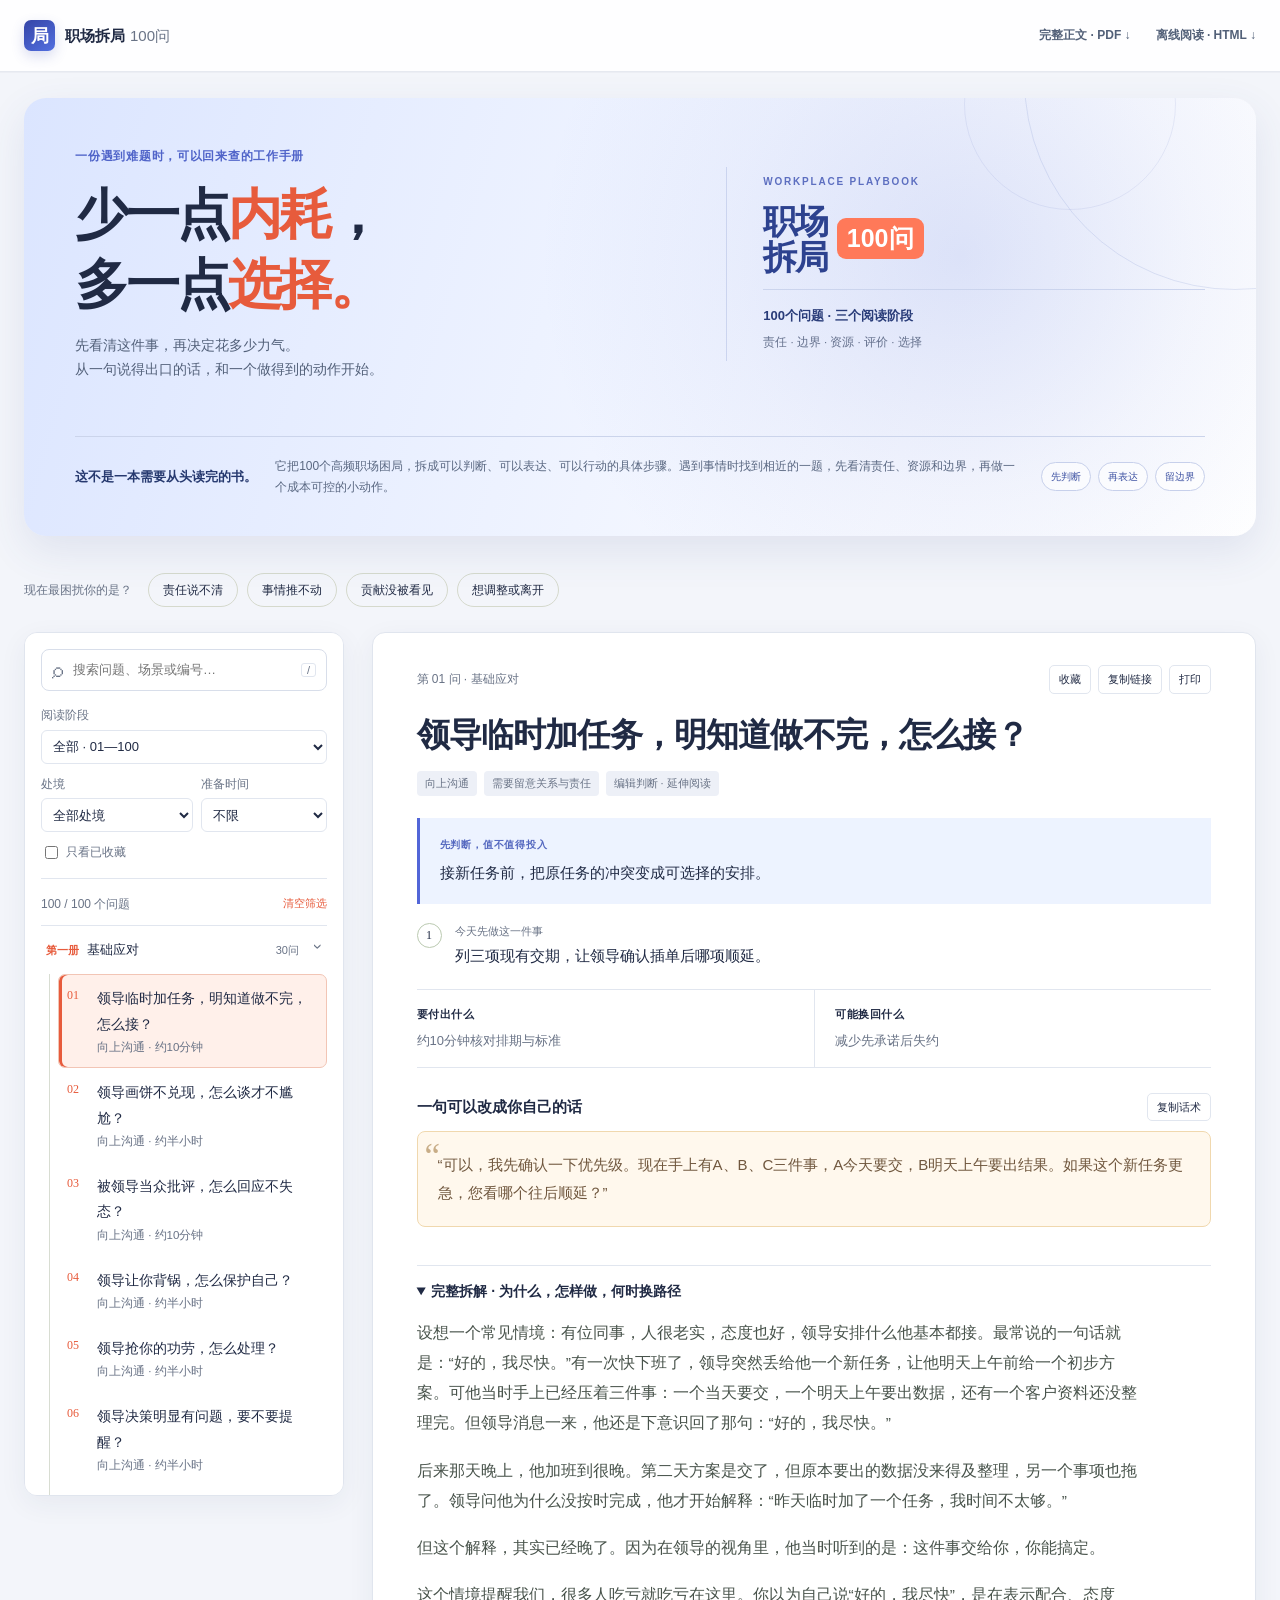
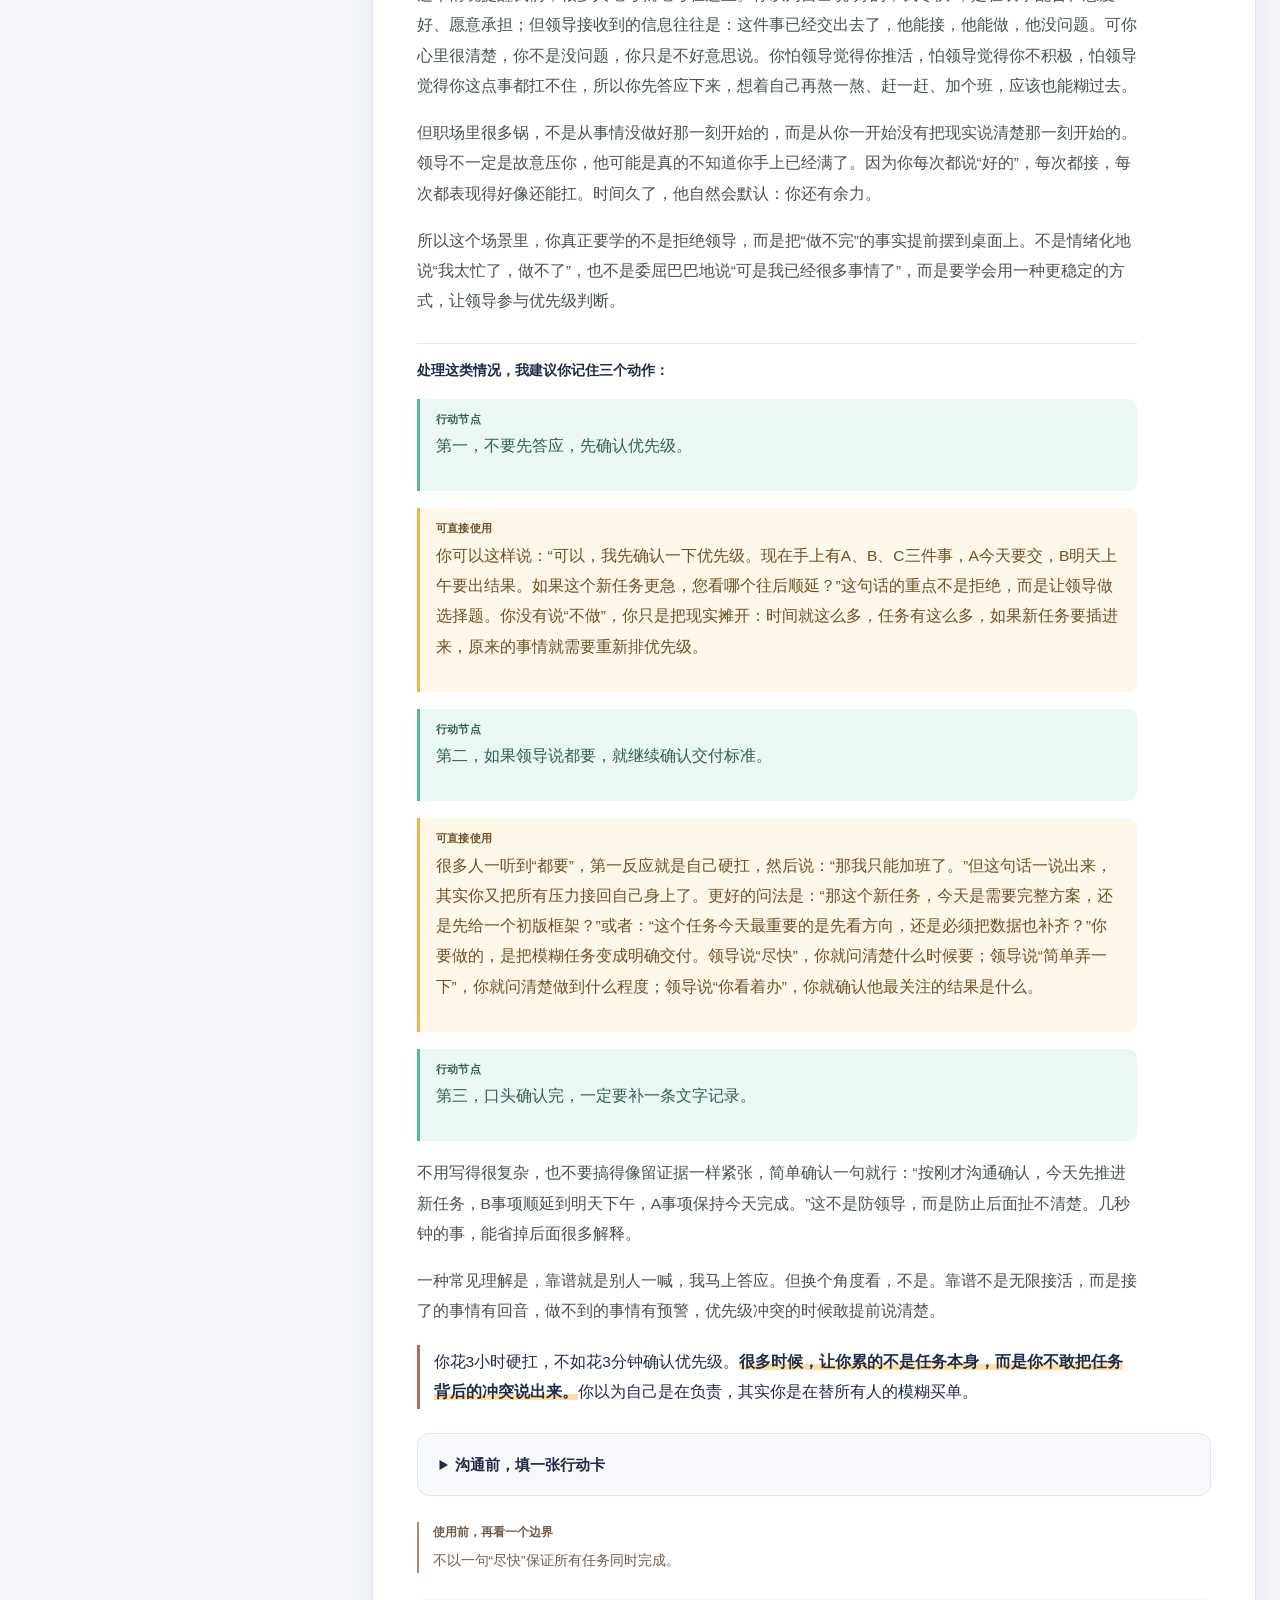
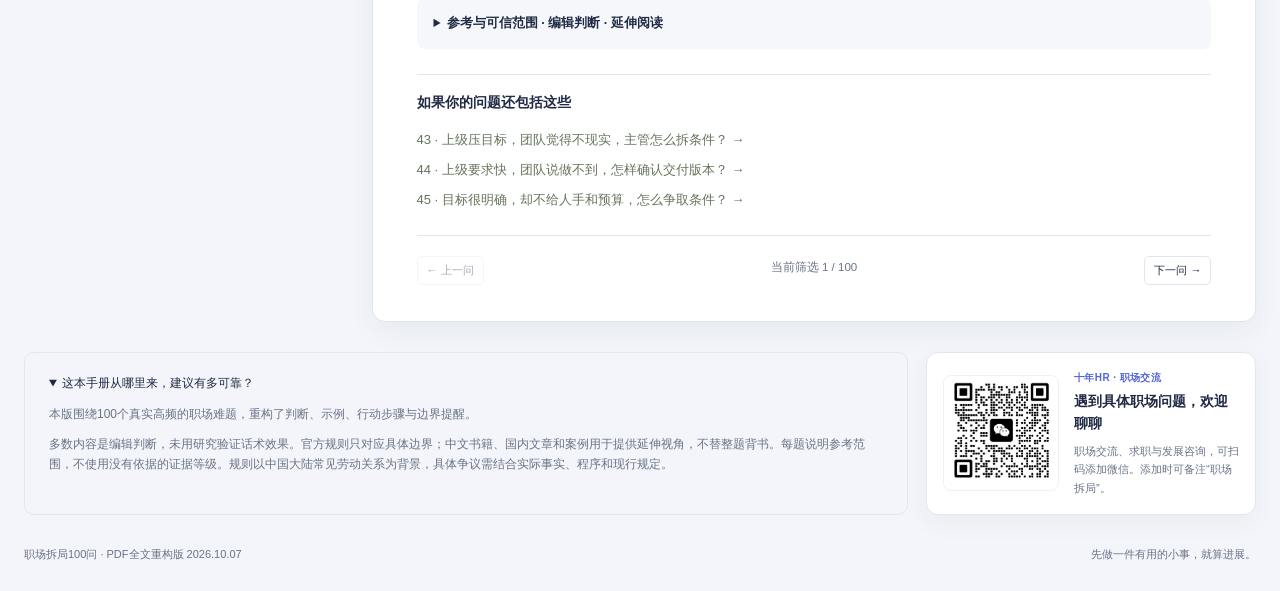
==== commit c4cf4a97: "Lighten masthead gradient" ====
--- a/offline.html
+++ b/offline.html
@@ -35,6 +35,10 @@
 /* Source note and direct contact live together at the end of the page. */
 .bottom-area{display:grid;grid-template-columns:minmax(0,1fr) 330px;gap:18px;align-items:stretch;margin:30px 0}.bottom-area .about{max-width:none;margin:0;height:100%}.contact-card{display:grid;grid-template-columns:116px minmax(0,1fr);gap:15px;align-items:center;padding:16px;border:1px solid var(--line);border-radius:12px;background:#fff;box-shadow:0 7px 24px rgba(42,52,87,.05)}.contact-card img{display:block;width:116px;aspect-ratio:1;object-fit:contain;border:1px solid #edf0f5;border-radius:8px;background:#fff}.contact-card span{display:block;margin-bottom:5px;color:var(--blue);font-size:10px;font-weight:750;letter-spacing:.04em}.contact-card b{display:block;font-size:14px;line-height:1.55}.contact-card p{margin:7px 0 0;color:var(--muted);font-size:11px;line-height:1.7}
 @media(max-width:850px){.hero{grid-template-columns:1fr 1fr;gap:25px}.hero-intro{grid-template-columns:1fr}.hero-intro>div{justify-content:flex-start}.bottom-area{grid-template-columns:1fr}.contact-card{grid-template-columns:105px 1fr}.contact-card img{width:105px}}@media(max-width:650px){.hero{grid-template-columns:1fr;gap:18px}.hero-cover{max-width:100%;padding:18px 0 0;border-left:0;border-top:1px solid rgba(255,255,255,.22)}.hero-intro{padding-top:16px}.contact-card{grid-template-columns:92px 1fr;padding:13px}.contact-card img{width:92px}}
+
+/* Airier masthead: misty blue fades into white, with dark type on the light side. */
+.hero{color:var(--ink);background:radial-gradient(circle at 76% 36%,rgba(112,137,225,.22) 0,rgba(112,137,225,.08) 24%,transparent 43%),linear-gradient(106deg,#dbe5ff 0%,#edf2ff 43%,#fafbff 72%,#fff 100%);box-shadow:0 15px 42px rgba(66,82,142,.11)}.hero::before{border-color:rgba(76,97,184,.14)}.hero::after{border-color:rgba(76,97,184,.1)}.hero h1{color:#202a44}.hero .eyebrow{color:#5064c9}.hero-copy>p{color:#53617a}.hero-cover{border-left-color:#cbd4ef}.cover-kicker{color:#5d6fc0}.cover-title span{color:#2d428f}.cover-line{background:#cbd4ed}.cover-bottom b{color:#293c79}.hero-cover .cover-bottom p{color:#65718d}.hero-intro{border-top-color:#cbd4eb}.hero-intro>b{color:#26396f}.hero-intro>p{color:#596781}.hero-intro span{border-color:#c7d0eb;background:rgba(255,255,255,.62);color:#4155a4}.cover-title strong{color:#fff}
+@media(max-width:650px){.hero-cover{border-top-color:#cbd4ef}}
 </style></head>
 <body><a class="skip" href="#detail">跳到正文</a><header class="top"><a class="brand" href="#q=1"><span class="brand-mark">局</span><span>职场拆局<span class="brand-count">100问</span></span></a><nav aria-label="下载工具"><a href="output/pdf/职场拆局100问-完整正文.pdf" download>完整正文 · PDF ↓</a><a href="offline.html" download>离线阅读 · HTML ↓</a></nav></header>
 <main class="wrap"><section class="hero"><div class="hero-copy"><div class="eyebrow">一份遇到难题时，可以回来查的工作手册</div><h1>少一点<span>内耗</span>，<br>多一点<span>选择。</span></h1><p>先看清这件事，再决定花多少力气。<br>从一句说得出口的话，和一个做得到的动作开始。</p></div><div class="hero-cover" aria-label="职场拆局100问"><div class="cover-kicker">WORKPLACE PLAYBOOK</div><div class="cover-title"><span>职场</span><span>拆局</span><strong>100问</strong></div><div class="cover-line"></div><div class="cover-bottom"><b>100个问题 · 三个阅读阶段</b><p>责任 · 边界 · 资源 · 评价 · 选择</p></div></div><div class="hero-intro"><b>这不是一本需要从头读完的书。</b><p>它把100个高频职场困局，拆成可以判断、可以表达、可以行动的具体步骤。遇到事情时找到相近的一题，先看清责任、资源和边界，再做一个成本可控的小动作。</p><div><span>先判断</span><span>再表达</span><span>留边界</span></div></div></section>
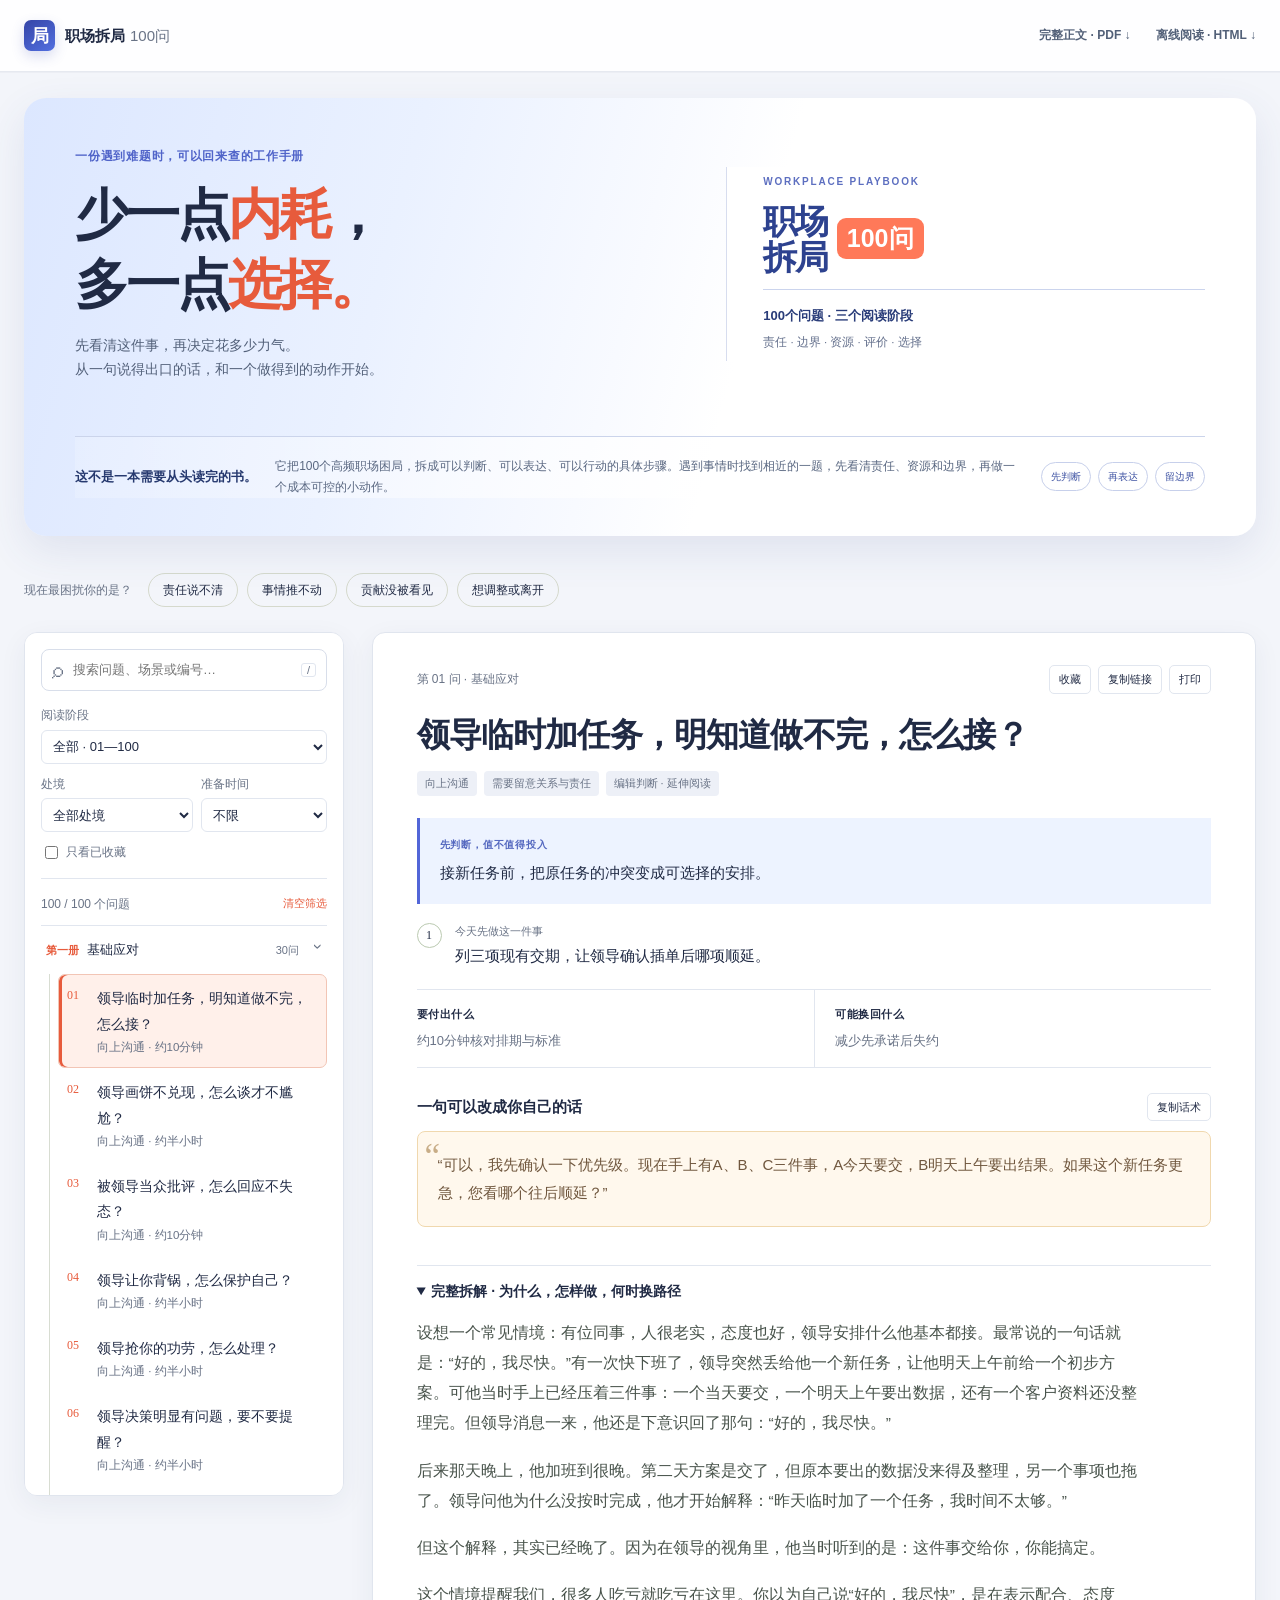
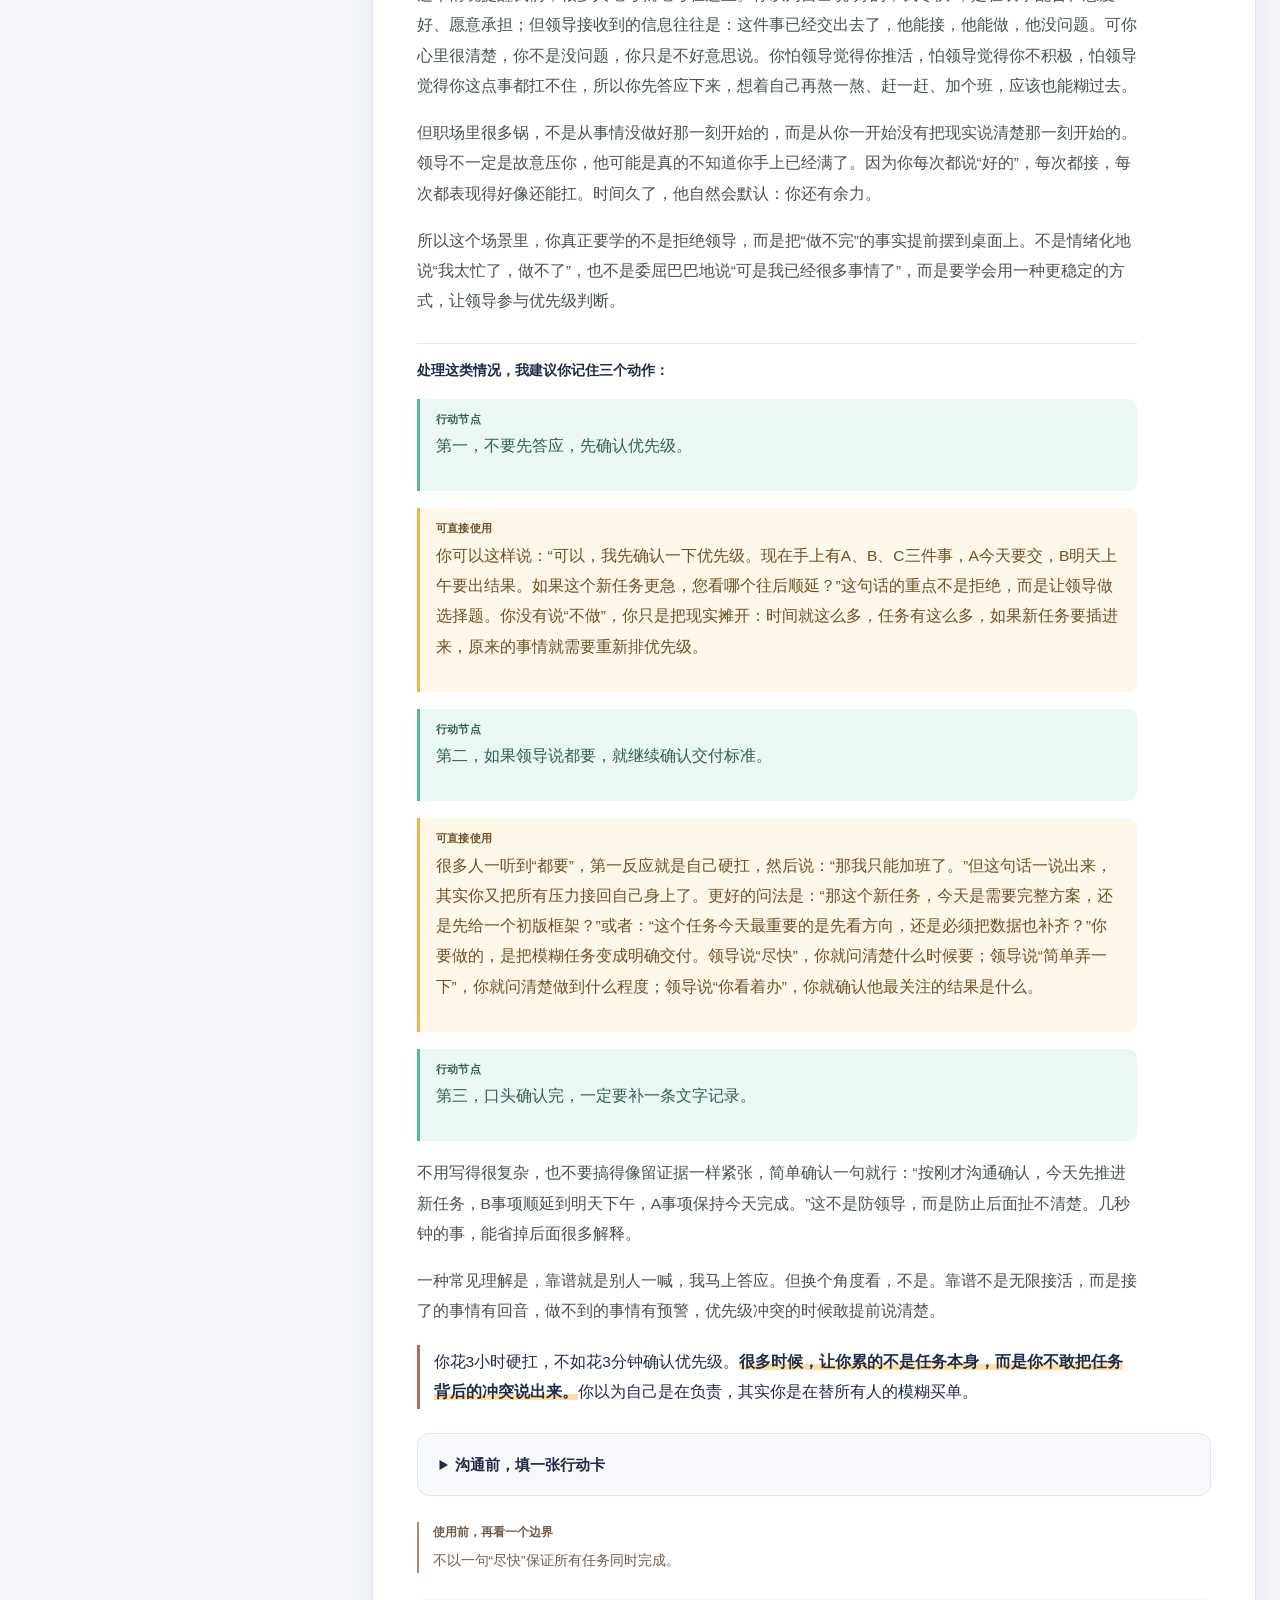
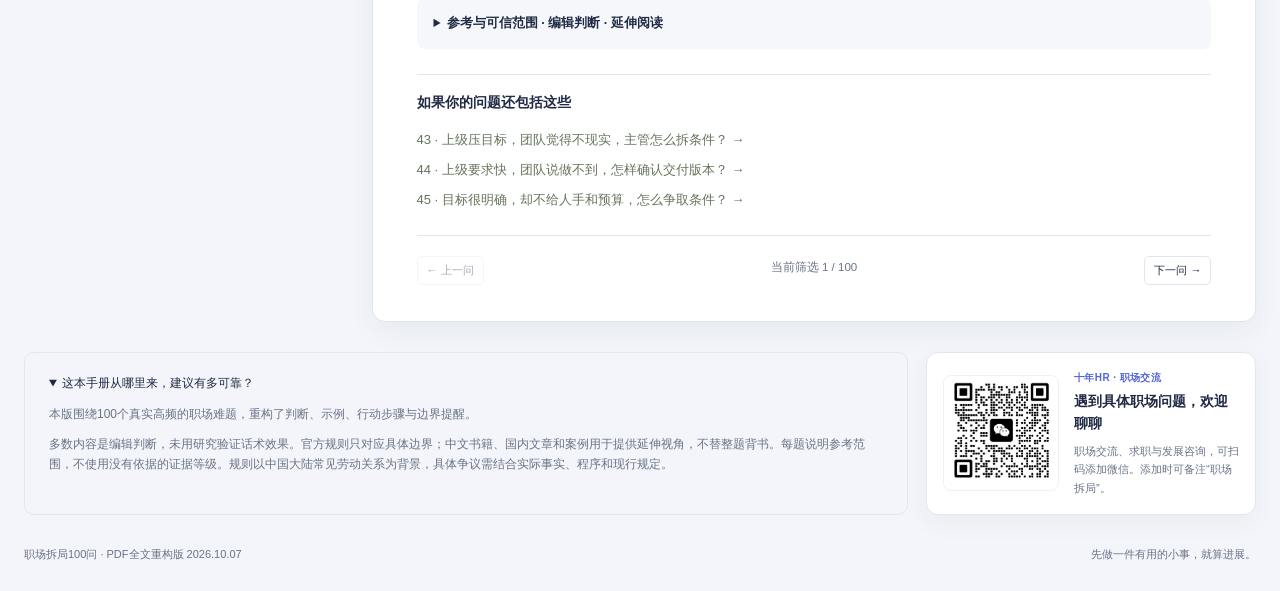
==== commit 4875e74e: "Make masthead fade to white" ====
--- a/offline.html
+++ b/offline.html
@@ -39,6 +39,10 @@
 /* Airier masthead: misty blue fades into white, with dark type on the light side. */
 .hero{color:var(--ink);background:radial-gradient(circle at 76% 36%,rgba(112,137,225,.22) 0,rgba(112,137,225,.08) 24%,transparent 43%),linear-gradient(106deg,#dbe5ff 0%,#edf2ff 43%,#fafbff 72%,#fff 100%);box-shadow:0 15px 42px rgba(66,82,142,.11)}.hero::before{border-color:rgba(76,97,184,.14)}.hero::after{border-color:rgba(76,97,184,.1)}.hero h1{color:#202a44}.hero .eyebrow{color:#5064c9}.hero-copy>p{color:#53617a}.hero-cover{border-left-color:#cbd4ef}.cover-kicker{color:#5d6fc0}.cover-title span{color:#2d428f}.cover-line{background:#cbd4ed}.cover-bottom b{color:#293c79}.hero-cover .cover-bottom p{color:#65718d}.hero-intro{border-top-color:#cbd4eb}.hero-intro>b{color:#26396f}.hero-intro>p{color:#596781}.hero-intro span{border-color:#c7d0eb;background:rgba(255,255,255,.62);color:#4155a4}.cover-title strong{color:#fff}
 @media(max-width:650px){.hero-cover{border-top-color:#cbd4ef}}
+
+/* Make the right half unmistakably white; blue remains only on the left. */
+.hero{background:linear-gradient(105deg,#dce7ff 0%,#eaf1ff 30%,#f8faff 49%,#fff 58%,#fff 100%)}.hero::before,.hero::after{display:none}.hero-cover{background:#fff;border-left-color:#d7ddef}.hero-intro{background:linear-gradient(90deg,rgba(255,255,255,.18),rgba(255,255,255,.76) 58%,#fff 100%)}
+@media(max-width:650px){.hero{background:linear-gradient(180deg,#dce7ff 0%,#edf3ff 40%,#fff 62%,#fff 100%)}.hero-cover{background:transparent}}
 </style></head>
 <body><a class="skip" href="#detail">跳到正文</a><header class="top"><a class="brand" href="#q=1"><span class="brand-mark">局</span><span>职场拆局<span class="brand-count">100问</span></span></a><nav aria-label="下载工具"><a href="output/pdf/职场拆局100问-完整正文.pdf" download>完整正文 · PDF ↓</a><a href="offline.html" download>离线阅读 · HTML ↓</a></nav></header>
 <main class="wrap"><section class="hero"><div class="hero-copy"><div class="eyebrow">一份遇到难题时，可以回来查的工作手册</div><h1>少一点<span>内耗</span>，<br>多一点<span>选择。</span></h1><p>先看清这件事，再决定花多少力气。<br>从一句说得出口的话，和一个做得到的动作开始。</p></div><div class="hero-cover" aria-label="职场拆局100问"><div class="cover-kicker">WORKPLACE PLAYBOOK</div><div class="cover-title"><span>职场</span><span>拆局</span><strong>100问</strong></div><div class="cover-line"></div><div class="cover-bottom"><b>100个问题 · 三个阅读阶段</b><p>责任 · 边界 · 资源 · 评价 · 选择</p></div></div><div class="hero-intro"><b>这不是一本需要从头读完的书。</b><p>它把100个高频职场困局，拆成可以判断、可以表达、可以行动的具体步骤。遇到事情时找到相近的一题，先看清责任、资源和边界，再做一个成本可控的小动作。</p><div><span>先判断</span><span>再表达</span><span>留边界</span></div></div></section>
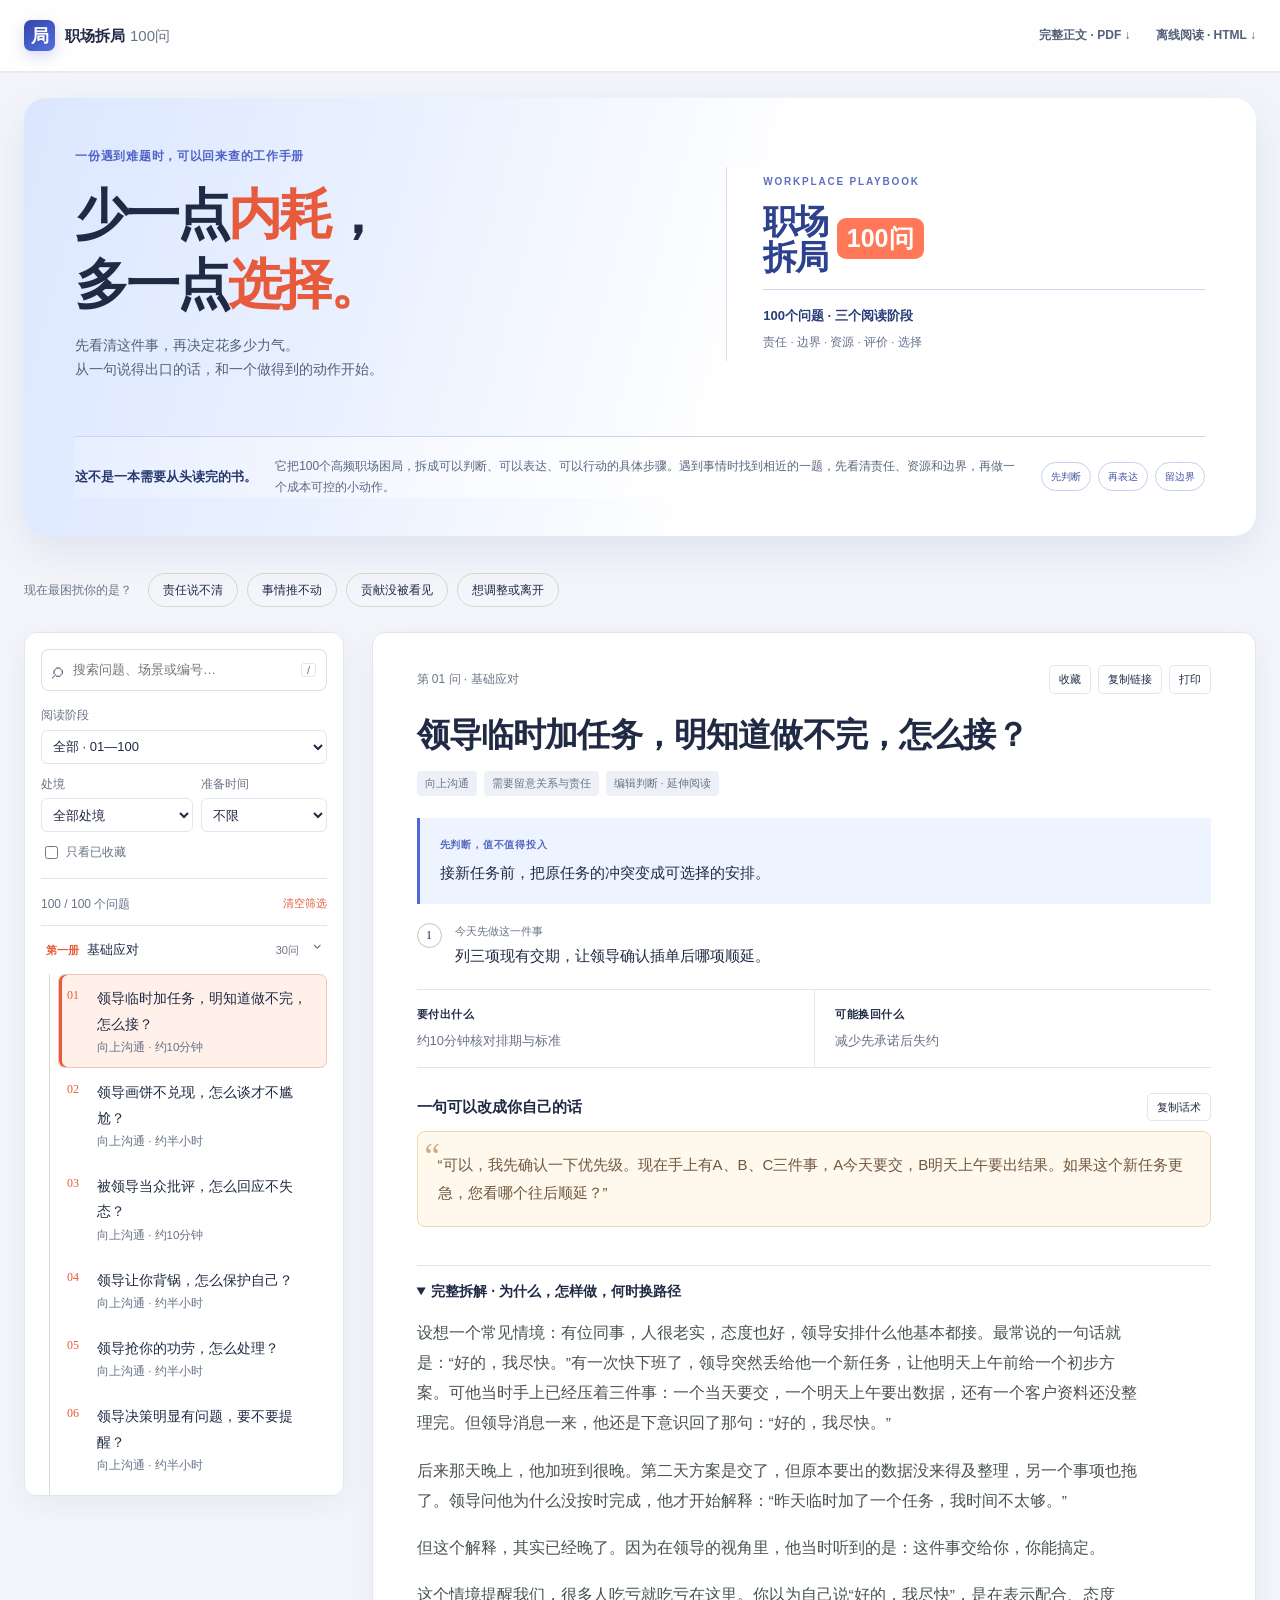
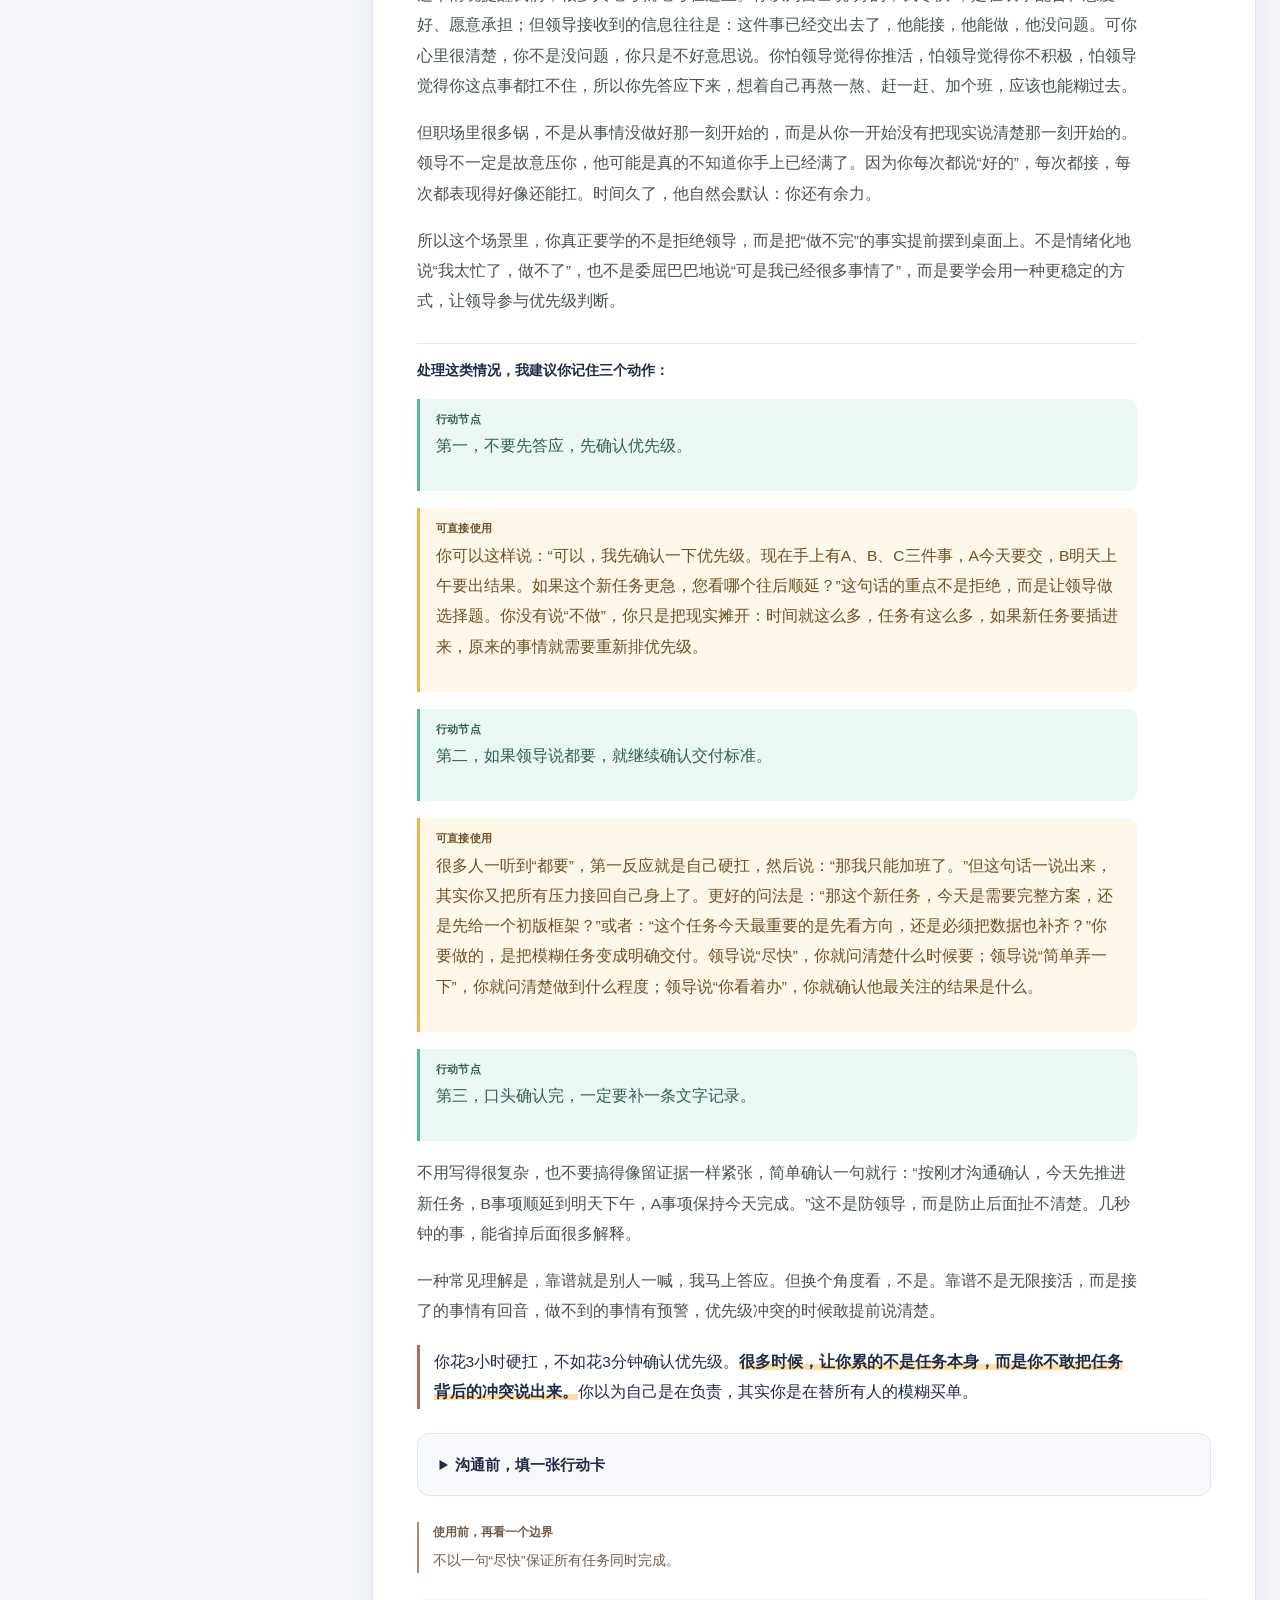
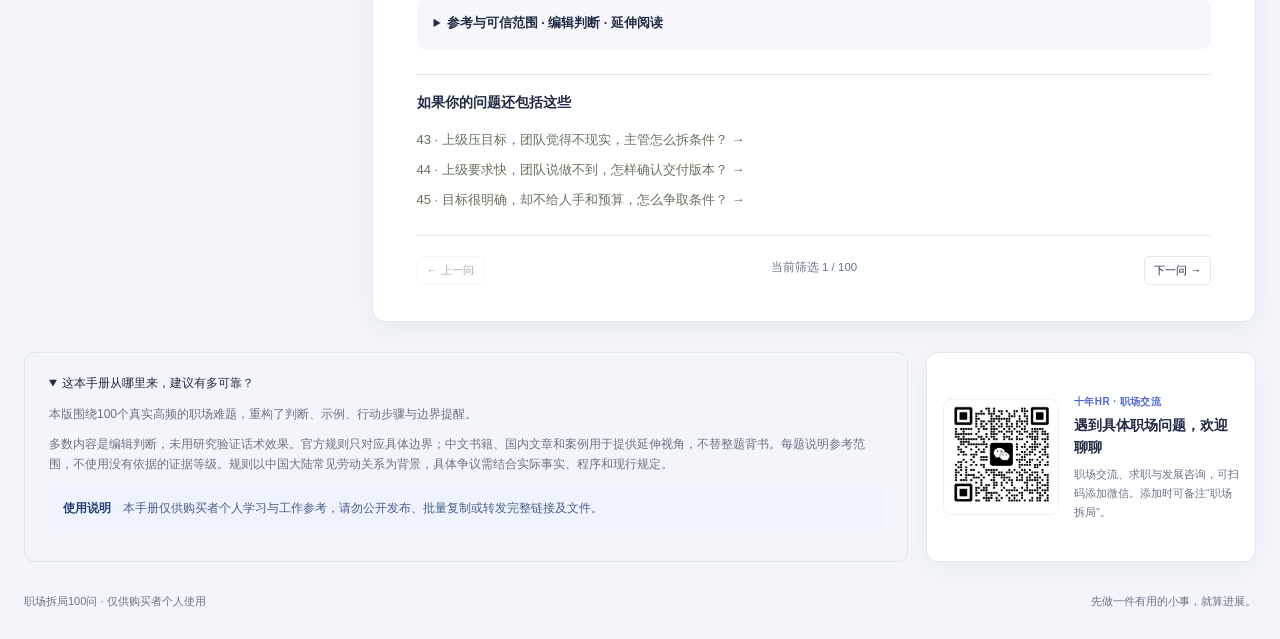
==== commit 419e03c2: "Add private-use notice and discourage indexing" ====
--- a/offline.html
+++ b/offline.html
@@ -1,5 +1,5 @@
 <!doctype html>
-<html lang="zh-CN"><head><meta charset="utf-8"><meta name="viewport" content="width=device-width,initial-scale=1"><meta name="description" content="100个职场难题，逐题说明判断、行动、成本、收益和边界。"><meta name="theme-color" content="#f3f5fa"><meta property="og:type" content="website"><meta property="og:title" content="职场拆局100问 · 少一点内耗，多一点选择"><meta property="og:description" content="一份遇到职场难题时，可以回来查的工作手册。"><meta property="og:url" content="https://samuelsin526.github.io/-627806/"><link rel="canonical" href="https://samuelsin526.github.io/-627806/"><title>职场拆局100问 · 少一点内耗，多一点选择</title><style>:root{--paper:#f5f2eb;--white:#fffefb;--ink:#253d37;--muted:#6e756e;--line:#deded2;--accent:#b3573d;--wash:#f7ede6;--green:#eaf0e8}*{box-sizing:border-box}html{scroll-behavior:smooth;scroll-padding-top:76px}body{margin:0;background:var(--paper);color:var(--ink);font:15px/1.7 -apple-system,BlinkMacSystemFont,"Segoe UI","Microsoft YaHei",sans-serif}button,input,select{font:inherit}button,a,select{touch-action:manipulation}button{cursor:pointer;color:var(--ink)}a{color:inherit;text-decoration-thickness:1px;text-underline-offset:4px}button:focus-visible,a:focus-visible,select:focus-visible,input:focus-visible,summary:focus-visible{outline:3px solid #ae653b;outline-offset:3px}.sr-only{position:absolute;width:1px;height:1px;padding:0;margin:-1px;overflow:hidden;clip:rect(0,0,0,0);white-space:nowrap;border:0}.skip{position:absolute;left:12px;top:-80px;background:var(--white);padding:12px;z-index:20}.skip:focus{top:8px}.top{height:72px;display:flex;align-items:center;justify-content:space-between;padding:0 max(24px,calc((100vw - 1320px)/2));border-bottom:1px solid var(--line);background:var(--paper)}.brand{display:flex;align-items:center;gap:10px;text-decoration:none;font-weight:750;white-space:nowrap}.brand-mark{display:grid;place-items:center;width:31px;height:31px;background:var(--ink);color:white;border-radius:7px;font:700 18px serif}.brand-count{font-weight:400;margin-left:5px;color:var(--muted)}nav{display:flex;gap:25px;font-size:12px}nav a{text-decoration:none}nav a:hover{color:var(--accent)}.wrap{max-width:1320px;margin:auto;padding:0 24px}.hero{display:grid;grid-template-columns:1.3fr 1fr;gap:55px;align-items:center;padding:43px 0 35px}.eyebrow{font-size:12px;color:var(--accent);letter-spacing:.06em}h1{font:650 clamp(35px,4.2vw,54px)/1.3 "Microsoft YaHei",sans-serif;letter-spacing:-.055em;margin:14px 0}h1 span{color:var(--accent)}.hero p{color:var(--muted);font-size:14px;margin:0}.hero-note{display:flex;align-items:center;gap:26px;border-left:1px solid #c8cebf;padding:25px 0 25px 38px}.note-number{font:500 64px/1 Georgia,serif;color:#9aa88e;letter-spacing:-.08em}.hero-note b{font-size:13px;font-weight:600}.hero-note p{font-size:12px;margin-top:10px;line-height:1.9}.start{display:flex;flex-wrap:wrap;align-items:center;gap:9px;padding:15px 0 25px;font-size:12px}.start>span{color:var(--muted);margin-right:7px}.start button{border:1px solid #d5d9cc;border-radius:30px;background:transparent;padding:6px 14px;font-size:12px}.start button:hover{background:var(--green);border-color:#a4b09a}.workspace{display:grid;grid-template-columns:320px minmax(0,1fr);gap:28px;align-items:start}.sidebar{background:var(--white);border:1px solid var(--line);border-radius:13px;padding:16px;position:sticky;top:18px;max-height:calc(100vh - 36px);overflow:auto;scrollbar-width:thin}.search-wrap{display:flex;align-items:center;border:1px solid #c8cebf;border-radius:8px;background:#fff;gap:8px;padding:8px 10px}.search-wrap>span{font-size:22px;line-height:1;color:var(--muted)}.search-wrap input{font-size:12px;min-width:0;width:100%;border:0;background:transparent;color:var(--ink);outline:none}.search-wrap:focus-within{outline:2px solid #ae653b}.search-wrap kbd{font:11px sans-serif;padding:0 5px;border:1px solid var(--line);color:var(--muted);border-radius:3px}.filters{margin-top:14px}.filters label{display:block;font-size:11px;color:var(--muted);margin-bottom:4px}.filters select{width:100%;min-height:34px;font-size:12px;color:var(--ink);background:var(--white);border:1px solid var(--line);border-radius:6px;padding:5px 7px}.filter-pair{display:grid;grid-template-columns:1.2fr 1fr;gap:8px;margin:10px 0}.filters .saved-filter{display:flex;align-items:center;gap:5px;margin:10px 0 0}.saved-filter input{accent-color:var(--ink)}.list-head{display:flex;align-items:center;justify-content:space-between;margin:16px 0 9px;padding-top:12px;border-top:1px solid var(--line);font-size:11px;color:var(--muted)}.list-head button{border:0;background:none;color:var(--accent);font-size:11px;padding:3px 0}.question-list{display:grid;gap:5px}.question{display:flex;gap:10px;align-items:flex-start;width:100%;padding:11px 10px;border:1px solid transparent;border-radius:7px;background:transparent;text-align:left}.question:hover{background:#f2f4ed}.question.active{background:var(--wash);border-color:#e0cabc}.num{font:12px/1.8 Georgia,serif;color:var(--accent);flex:0 0 20px}.qtitle{font-size:12px;line-height:1.6;font-weight:550}.qmeta{display:block;font-size:10px;margin-top:3px;color:var(--muted)}.side-note{font-size:10px;color:var(--muted);margin:18px 4px 3px}.detail{min-width:0;background:var(--white);border:1px solid var(--line);border-radius:13px;padding:32px clamp(23px,3.4vw,47px) 36px;min-height:700px;scroll-margin-top:15px;outline:none}.detail-tools{display:flex;justify-content:space-between;align-items:center;gap:15px;color:var(--muted);font-size:11px}.tool-buttons{display:flex;gap:7px}.small-button{background:transparent;border:1px solid var(--line);padding:4px 9px;border-radius:5px;font-size:11px}.small-button:hover{border-color:#afbb9c;background:var(--green)}.small-button[aria-pressed=true]{background:var(--green)}h2{font-size:clamp(24px,2.6vw,35px);line-height:1.45;letter-spacing:-.025em;font-weight:650;margin:17px 0 12px}.tags{display:flex;gap:7px;flex-wrap:wrap;font-size:10px;color:var(--muted)}.tags span{background:#eef1e8;padding:3px 8px;border-radius:4px}.tags .risk-high{background:#f6e7dc;color:#96533a}.verdict{padding:18px 20px;background:var(--green);border-left:3px solid #758b65;margin:22px 0 15px;font-size:15px;line-height:1.8}.small-label{display:block;color:#6b7e5e;font-size:10px;letter-spacing:.08em;font-weight:600;margin-bottom:5px}.first-action{display:flex;gap:13px;font-size:14px;margin:18px 0 20px}.step-circle{flex:0 0 25px;height:25px;display:grid;place-items:center;border:1px solid #bbcab1;border-radius:50%;font:12px Georgia,serif;margin-top:1px}.first-action b{display:block;font-size:11px;color:var(--muted);font-weight:500;margin-bottom:3px}.value-row{display:grid;grid-template-columns:1fr 1fr;border-block:1px solid var(--line);margin:20px 0}.value-row>div{padding:15px 13px 15px 0;font-size:12px;color:var(--muted)}.value-row>div+div{border-left:1px solid var(--line);padding-left:20px}.value-row b{display:block;font-size:10px;font-weight:600;letter-spacing:.05em;margin-bottom:6px;color:var(--ink)}.section-heading{display:flex;justify-content:space-between;align-items:center;gap:10px;margin:25px 0 10px}.section-heading h3{font-size:14px;font-weight:650;margin:0}.quote{position:relative;border:1px solid #e6d8c5;border-radius:8px;background:#fbf7ee;padding:19px 20px;margin:0;font-size:14px;line-height:1.85;color:#70573e}.quote::before{content:'“';font:35px/1 Georgia,serif;color:#c8ad87;position:absolute;left:7px;top:7px}.copy-status{font-size:11px;color:var(--accent);min-height:18px;margin-top:5px}.reading{margin-top:15px}.reading summary{padding:14px 0;border-top:1px solid var(--line);font-size:13px;font-weight:600;cursor:pointer}.body-copy{max-width:720px}.body-copy p{font-size:14px;line-height:1.95;color:#48534b;margin:0 0 15px;overflow-wrap:anywhere}.body-copy h4{font-size:13px;margin:22px 0 7px;color:var(--ink)}.boundary{border-left:2px solid #ba8a6b;padding:0 0 0 14px;margin:26px 0;font-size:12px;color:#715c4c}.boundary b{display:block;font-size:11px;margin-bottom:5px}.reference{background:#f5f5ef;border-radius:8px;padding:14px 17px;margin-top:25px;font-size:11px;color:var(--muted)}.reference summary{cursor:pointer;color:var(--ink);font-weight:600}.reference p{margin:8px 0}.source-item{margin-top:11px}.source-item a{display:block;color:#405e45}.source-item span{font-size:10px}.related{margin-top:25px;border-top:1px solid var(--line);padding-top:17px}.related h3{font-size:12px;margin:0 0 10px}.related a{display:block;font-size:12px;text-decoration:none;padding:4px 0;color:#66745c}.related a:hover{color:var(--accent)}.pager{display:flex;justify-content:space-between;gap:12px;padding-top:20px;margin-top:20px;border-top:1px solid var(--line)}.pager button{font-size:11px}.pager button:disabled{opacity:.4;cursor:default}.empty{padding:28px 8px;text-align:center;color:var(--muted);font-size:13px}.empty button{margin-top:14px}.about{max-width:900px;margin:30px 0;padding:20px 24px;border:1px solid var(--line);border-radius:10px;color:var(--muted);font-size:12px}.about summary{cursor:pointer;color:var(--ink)}.about p{margin:10px 0}.footer{display:flex;justify-content:space-between;gap:15px;font-size:11px;color:var(--muted);padding-bottom:28px}
+<html lang="zh-CN"><head><meta charset="utf-8"><meta name="viewport" content="width=device-width,initial-scale=1"><meta name="description" content="100个职场难题，逐题说明判断、行动、成本、收益和边界。"><meta name="robots" content="noindex,nofollow,noarchive,nosnippet,noimageindex"><meta name="googlebot" content="noindex,nofollow,noarchive,nosnippet,noimageindex"><meta name="bingbot" content="noindex,nofollow,noarchive,nosnippet,noimageindex"><meta name="theme-color" content="#f3f5fa"><meta property="og:type" content="website"><meta property="og:title" content="职场拆局100问 · 少一点内耗，多一点选择"><meta property="og:description" content="一份遇到职场难题时，可以回来查的工作手册。"><meta property="og:url" content="https://samuelsin526.github.io/-627806/"><link rel="canonical" href="https://samuelsin526.github.io/-627806/"><title>职场拆局100问 · 少一点内耗，多一点选择</title><style>:root{--paper:#f5f2eb;--white:#fffefb;--ink:#253d37;--muted:#6e756e;--line:#deded2;--accent:#b3573d;--wash:#f7ede6;--green:#eaf0e8}*{box-sizing:border-box}html{scroll-behavior:smooth;scroll-padding-top:76px}body{margin:0;background:var(--paper);color:var(--ink);font:15px/1.7 -apple-system,BlinkMacSystemFont,"Segoe UI","Microsoft YaHei",sans-serif}button,input,select{font:inherit}button,a,select{touch-action:manipulation}button{cursor:pointer;color:var(--ink)}a{color:inherit;text-decoration-thickness:1px;text-underline-offset:4px}button:focus-visible,a:focus-visible,select:focus-visible,input:focus-visible,summary:focus-visible{outline:3px solid #ae653b;outline-offset:3px}.sr-only{position:absolute;width:1px;height:1px;padding:0;margin:-1px;overflow:hidden;clip:rect(0,0,0,0);white-space:nowrap;border:0}.skip{position:absolute;left:12px;top:-80px;background:var(--white);padding:12px;z-index:20}.skip:focus{top:8px}.top{height:72px;display:flex;align-items:center;justify-content:space-between;padding:0 max(24px,calc((100vw - 1320px)/2));border-bottom:1px solid var(--line);background:var(--paper)}.brand{display:flex;align-items:center;gap:10px;text-decoration:none;font-weight:750;white-space:nowrap}.brand-mark{display:grid;place-items:center;width:31px;height:31px;background:var(--ink);color:white;border-radius:7px;font:700 18px serif}.brand-count{font-weight:400;margin-left:5px;color:var(--muted)}nav{display:flex;gap:25px;font-size:12px}nav a{text-decoration:none}nav a:hover{color:var(--accent)}.wrap{max-width:1320px;margin:auto;padding:0 24px}.hero{display:grid;grid-template-columns:1.3fr 1fr;gap:55px;align-items:center;padding:43px 0 35px}.eyebrow{font-size:12px;color:var(--accent);letter-spacing:.06em}h1{font:650 clamp(35px,4.2vw,54px)/1.3 "Microsoft YaHei",sans-serif;letter-spacing:-.055em;margin:14px 0}h1 span{color:var(--accent)}.hero p{color:var(--muted);font-size:14px;margin:0}.hero-note{display:flex;align-items:center;gap:26px;border-left:1px solid #c8cebf;padding:25px 0 25px 38px}.note-number{font:500 64px/1 Georgia,serif;color:#9aa88e;letter-spacing:-.08em}.hero-note b{font-size:13px;font-weight:600}.hero-note p{font-size:12px;margin-top:10px;line-height:1.9}.start{display:flex;flex-wrap:wrap;align-items:center;gap:9px;padding:15px 0 25px;font-size:12px}.start>span{color:var(--muted);margin-right:7px}.start button{border:1px solid #d5d9cc;border-radius:30px;background:transparent;padding:6px 14px;font-size:12px}.start button:hover{background:var(--green);border-color:#a4b09a}.workspace{display:grid;grid-template-columns:320px minmax(0,1fr);gap:28px;align-items:start}.sidebar{background:var(--white);border:1px solid var(--line);border-radius:13px;padding:16px;position:sticky;top:18px;max-height:calc(100vh - 36px);overflow:auto;scrollbar-width:thin}.search-wrap{display:flex;align-items:center;border:1px solid #c8cebf;border-radius:8px;background:#fff;gap:8px;padding:8px 10px}.search-wrap>span{font-size:22px;line-height:1;color:var(--muted)}.search-wrap input{font-size:12px;min-width:0;width:100%;border:0;background:transparent;color:var(--ink);outline:none}.search-wrap:focus-within{outline:2px solid #ae653b}.search-wrap kbd{font:11px sans-serif;padding:0 5px;border:1px solid var(--line);color:var(--muted);border-radius:3px}.filters{margin-top:14px}.filters label{display:block;font-size:11px;color:var(--muted);margin-bottom:4px}.filters select{width:100%;min-height:34px;font-size:12px;color:var(--ink);background:var(--white);border:1px solid var(--line);border-radius:6px;padding:5px 7px}.filter-pair{display:grid;grid-template-columns:1.2fr 1fr;gap:8px;margin:10px 0}.filters .saved-filter{display:flex;align-items:center;gap:5px;margin:10px 0 0}.saved-filter input{accent-color:var(--ink)}.list-head{display:flex;align-items:center;justify-content:space-between;margin:16px 0 9px;padding-top:12px;border-top:1px solid var(--line);font-size:11px;color:var(--muted)}.list-head button{border:0;background:none;color:var(--accent);font-size:11px;padding:3px 0}.question-list{display:grid;gap:5px}.question{display:flex;gap:10px;align-items:flex-start;width:100%;padding:11px 10px;border:1px solid transparent;border-radius:7px;background:transparent;text-align:left}.question:hover{background:#f2f4ed}.question.active{background:var(--wash);border-color:#e0cabc}.num{font:12px/1.8 Georgia,serif;color:var(--accent);flex:0 0 20px}.qtitle{font-size:12px;line-height:1.6;font-weight:550}.qmeta{display:block;font-size:10px;margin-top:3px;color:var(--muted)}.side-note{font-size:10px;color:var(--muted);margin:18px 4px 3px}.detail{min-width:0;background:var(--white);border:1px solid var(--line);border-radius:13px;padding:32px clamp(23px,3.4vw,47px) 36px;min-height:700px;scroll-margin-top:15px;outline:none}.detail-tools{display:flex;justify-content:space-between;align-items:center;gap:15px;color:var(--muted);font-size:11px}.tool-buttons{display:flex;gap:7px}.small-button{background:transparent;border:1px solid var(--line);padding:4px 9px;border-radius:5px;font-size:11px}.small-button:hover{border-color:#afbb9c;background:var(--green)}.small-button[aria-pressed=true]{background:var(--green)}h2{font-size:clamp(24px,2.6vw,35px);line-height:1.45;letter-spacing:-.025em;font-weight:650;margin:17px 0 12px}.tags{display:flex;gap:7px;flex-wrap:wrap;font-size:10px;color:var(--muted)}.tags span{background:#eef1e8;padding:3px 8px;border-radius:4px}.tags .risk-high{background:#f6e7dc;color:#96533a}.verdict{padding:18px 20px;background:var(--green);border-left:3px solid #758b65;margin:22px 0 15px;font-size:15px;line-height:1.8}.small-label{display:block;color:#6b7e5e;font-size:10px;letter-spacing:.08em;font-weight:600;margin-bottom:5px}.first-action{display:flex;gap:13px;font-size:14px;margin:18px 0 20px}.step-circle{flex:0 0 25px;height:25px;display:grid;place-items:center;border:1px solid #bbcab1;border-radius:50%;font:12px Georgia,serif;margin-top:1px}.first-action b{display:block;font-size:11px;color:var(--muted);font-weight:500;margin-bottom:3px}.value-row{display:grid;grid-template-columns:1fr 1fr;border-block:1px solid var(--line);margin:20px 0}.value-row>div{padding:15px 13px 15px 0;font-size:12px;color:var(--muted)}.value-row>div+div{border-left:1px solid var(--line);padding-left:20px}.value-row b{display:block;font-size:10px;font-weight:600;letter-spacing:.05em;margin-bottom:6px;color:var(--ink)}.section-heading{display:flex;justify-content:space-between;align-items:center;gap:10px;margin:25px 0 10px}.section-heading h3{font-size:14px;font-weight:650;margin:0}.quote{position:relative;border:1px solid #e6d8c5;border-radius:8px;background:#fbf7ee;padding:19px 20px;margin:0;font-size:14px;line-height:1.85;color:#70573e}.quote::before{content:'“';font:35px/1 Georgia,serif;color:#c8ad87;position:absolute;left:7px;top:7px}.copy-status{font-size:11px;color:var(--accent);min-height:18px;margin-top:5px}.reading{margin-top:15px}.reading summary{padding:14px 0;border-top:1px solid var(--line);font-size:13px;font-weight:600;cursor:pointer}.body-copy{max-width:720px}.body-copy p{font-size:14px;line-height:1.95;color:#48534b;margin:0 0 15px;overflow-wrap:anywhere}.body-copy h4{font-size:13px;margin:22px 0 7px;color:var(--ink)}.boundary{border-left:2px solid #ba8a6b;padding:0 0 0 14px;margin:26px 0;font-size:12px;color:#715c4c}.boundary b{display:block;font-size:11px;margin-bottom:5px}.reference{background:#f5f5ef;border-radius:8px;padding:14px 17px;margin-top:25px;font-size:11px;color:var(--muted)}.reference summary{cursor:pointer;color:var(--ink);font-weight:600}.reference p{margin:8px 0}.source-item{margin-top:11px}.source-item a{display:block;color:#405e45}.source-item span{font-size:10px}.related{margin-top:25px;border-top:1px solid var(--line);padding-top:17px}.related h3{font-size:12px;margin:0 0 10px}.related a{display:block;font-size:12px;text-decoration:none;padding:4px 0;color:#66745c}.related a:hover{color:var(--accent)}.pager{display:flex;justify-content:space-between;gap:12px;padding-top:20px;margin-top:20px;border-top:1px solid var(--line)}.pager button{font-size:11px}.pager button:disabled{opacity:.4;cursor:default}.empty{padding:28px 8px;text-align:center;color:var(--muted);font-size:13px}.empty button{margin-top:14px}.about{max-width:900px;margin:30px 0;padding:20px 24px;border:1px solid var(--line);border-radius:10px;color:var(--muted);font-size:12px}.about summary{cursor:pointer;color:var(--ink)}.about p{margin:10px 0}.footer{display:flex;justify-content:space-between;gap:15px;font-size:11px;color:var(--muted);padding-bottom:28px}
 @media(max-width:850px){.workspace{grid-template-columns:260px minmax(0,1fr);gap:15px}.hero{gap:20px}.hero-note{padding-left:20px;gap:15px}.note-number{font-size:46px}.detail{padding:25px 22px}.filter-pair{grid-template-columns:1fr}.top{padding:0 22px}nav{gap:15px}}@media(max-width:650px){.wrap{padding:0 16px}.top{height:60px;padding:0 16px}.brand{font-size:13px}.brand-mark{width:27px;height:27px;font-size:16px}.brand-count{margin-left:3px}nav{gap:12px;font-size:11px}nav a:first-child{display:none}.hero{grid-template-columns:1fr;padding:28px 0 22px;gap:18px}.hero h1{font-size:38px}.hero-note{border-left:0;border-top:1px solid var(--line);padding:18px 0 0;gap:18px}.note-number{font-size:44px}.hero-note p{margin-top:5px}.hero-note p br{display:none}.hero-note div{max-width:280px}.start{gap:7px;padding-bottom:20px}.start>span{width:100%}.start button{padding:5px 10px;font-size:11px}.workspace{display:flex;flex-direction:column;gap:16px}.sidebar{position:static;max-height:none;width:100%;padding:13px}.filter-pair{grid-template-columns:1fr 1fr}.question-list{max-height:235px;overflow:auto;scrollbar-width:thin}.side-note{display:none}.detail{width:100%;padding:22px 20px;min-height:400px}.detail-tools{align-items:flex-start}.tool-buttons{gap:5px}.small-button{padding:5px 7px}h2{font-size:25px}.verdict{font-size:14px;padding:15px}.value-row>div{font-size:11px}.quote{font-size:13px}.body-copy p{font-size:14px;line-height:1.95}.footer{display:block;padding-bottom:22px}.footer span{display:block}.about{padding:16px}.tags{font-size:10px}}
 @media print{body{background:white}.top,.hero,.start,.sidebar,.about,.footer,.tool-buttons,.pager,.related,.copy-status,.copy-button{display:none}.wrap{padding:0;max-width:none}.workspace{display:block}.detail{border:0;padding:0}.reading summary{display:none}h2{font-size:24px}.reference{background:none}.quote{background:none}.verdict{background:none}.body-copy{max-width:none}.body-copy p{font-size:11pt}a{overflow-wrap:anywhere}}
 .mobile-browse{display:none}@media(max-width:650px){.mobile-browse{display:inline-block;margin-top:10px}.sidebar .filters,.sidebar .question-list{display:none}.sidebar.expanded .filters{display:block}.sidebar.expanded .question-list{display:grid}.sidebar .list-head{margin-bottom:0}.sidebar.expanded .list-head{margin-bottom:9px}}
@@ -43,12 +43,13 @@
 /* Make the right half unmistakably white; blue remains only on the left. */
 .hero{background:linear-gradient(105deg,#dce7ff 0%,#eaf1ff 30%,#f8faff 49%,#fff 58%,#fff 100%)}.hero::before,.hero::after{display:none}.hero-cover{background:#fff;border-left-color:#d7ddef}.hero-intro{background:linear-gradient(90deg,rgba(255,255,255,.18),rgba(255,255,255,.76) 58%,#fff 100%)}
 @media(max-width:650px){.hero{background:linear-gradient(180deg,#dce7ff 0%,#edf3ff 40%,#fff 62%,#fff 100%)}.hero-cover{background:transparent}}
+.personal-use{margin:16px -4px -4px;padding:13px 14px;border-radius:8px;background:#eef3ff;color:#4c5f89}.personal-use b{color:#263d75}
 </style></head>
 <body><a class="skip" href="#detail">跳到正文</a><header class="top"><a class="brand" href="#q=1"><span class="brand-mark">局</span><span>职场拆局<span class="brand-count">100问</span></span></a><nav aria-label="下载工具"><a href="output/pdf/职场拆局100问-完整正文.pdf" download>完整正文 · PDF ↓</a><a href="offline.html" download>离线阅读 · HTML ↓</a></nav></header>
 <main class="wrap"><section class="hero"><div class="hero-copy"><div class="eyebrow">一份遇到难题时，可以回来查的工作手册</div><h1>少一点<span>内耗</span>，<br>多一点<span>选择。</span></h1><p>先看清这件事，再决定花多少力气。<br>从一句说得出口的话，和一个做得到的动作开始。</p></div><div class="hero-cover" aria-label="职场拆局100问"><div class="cover-kicker">WORKPLACE PLAYBOOK</div><div class="cover-title"><span>职场</span><span>拆局</span><strong>100问</strong></div><div class="cover-line"></div><div class="cover-bottom"><b>100个问题 · 三个阅读阶段</b><p>责任 · 边界 · 资源 · 评价 · 选择</p></div></div><div class="hero-intro"><b>这不是一本需要从头读完的书。</b><p>它把100个高频职场困局，拆成可以判断、可以表达、可以行动的具体步骤。遇到事情时找到相近的一题，先看清责任、资源和边界，再做一个成本可控的小动作。</p><div><span>先判断</span><span>再表达</span><span>留边界</span></div></div></section>
 <section class="start" aria-label="从当前处境开始"><span>现在最困扰你的是？</span><button data-start="背锅">责任说不清</button><button data-start="推进">事情推不动</button><button data-start="绩效">贡献没被看见</button><button data-start="离职">想调整或离开</button></section>
 <div class="workspace"><aside class="sidebar" aria-label="查找问题"><label class="sr-only" for="search">搜索问题或正文</label><div class="search-wrap"><span aria-hidden="true">⌕</span><input id="search" type="search" placeholder="搜索问题、场景或编号…"><kbd>/</kbd></div><div class="filters"><label for="volume">阅读阶段</label><select id="volume"><option value="all">全部 · 01—100</option><option value="1">基础应对 · 01—30</option><option value="2">协作进阶 · 31—60</option><option value="3">高阶判断与选择 · 61—100</option></select><div class="filter-pair"><div><label for="category">处境</label><select id="category"><option value="all">全部处境</option><option value="up">向上沟通</option><option value="peer">同事协作</option><option value="manage">团队管理</option><option value="self">工作自保</option><option value="talk">表达与发展</option><option value="org">组织判断</option></select></div><div><label for="time">准备时间</label><select id="time"><option value="all">不限</option><option value="10">10分钟内</option><option value="30">30分钟内</option></select></div></div><label class="saved-filter"><input id="savedOnly" type="checkbox">只看已收藏</label></div><div class="list-head"><span id="count" role="status" aria-live="polite"></span><button id="reset">清空筛选</button></div><div id="questionList" class="question-list"></div><p class="side-note">时间是准备动作的编辑估计，不包含等待、练习或正式程序。建议不保证结果。</p></aside><article id="detail" class="detail" tabindex="-1" aria-label="问题正文"></article></div>
-<section class="bottom-area"><section class="about" id="source-note"><details><summary>这本手册从哪里来，建议有多可靠？</summary><p>本版围绕100个真实高频的职场难题，重构了判断、示例、行动步骤与边界提醒。</p><p>多数内容是编辑判断，未用研究验证话术效果。官方规则只对应具体边界；中文书籍、国内文章和案例用于提供延伸视角，不替整题背书。每题说明参考范围，不使用没有依据的证据等级。规则以中国大陆常见劳动关系为背景，具体争议需结合实际事实、程序和现行规定。</p></details></section><aside class="contact-card" aria-label="十年HR职场交流与咨询"><img src="[data-uri]" alt="微信二维码"><div><span>十年HR · 职场交流</span><b>遇到具体职场问题，欢迎聊聊</b><p>职场交流、求职与发展咨询，可扫码添加微信。添加时可备注“职场拆局”。</p></div></aside></section></main><footer class="wrap footer"><span>职场拆局100问 · PDF全文重构版 2026.10.07</span><span>先做一件有用的小事，就算进展。</span></footer><noscript><p class="wrap">当前浏览器未开启JavaScript，请下载<a href="output/pdf/职场拆局100问-完整正文.pdf">完整正文PDF</a>。</p></noscript><script>window.ZHICHANG_SOURCES = [{"id":"comm-catalog","title":"《上司与下属沟通秘籍：职场下行沟通》目录","publisher":"钱振波 / 清华大学出版社，2011","url":"https://www.tup.tsinghua.edu.cn/booksCenter/bookcatalog?id=04361201","status":"书目信息及目录已核验；章节内容未通读"},{"id":"evidence","title":"最高人民法院关于民事诉讼证据的若干规定（2019修正）","publisher":"最高人民法院知识产权法庭","url":"https://ipc.court.gov.cn/zh-cn/news/view-393.html","status":"已核对第14、15、93条等原文；未评估个案采纳"},{"id":"contract","title":"中华人民共和国劳动合同法（2012修正）","publisher":"上海市人民政府官方刊载","url":"https://www.shanghai.gov.cn/rcjygj/20250606/658d064be68c46fc892530a8cde92258.html","status":"已核对所列条款原文；具体适用还需结合制度、司法解释与事实"},{"id":"labor","title":"中华人民共和国劳动法（2018第二次修正）","publisher":"国家市场监督管理总局官方刊载","url":"https://www.samr.gov.cn/zw/zfxxgk/fdzdgknr/bgt/art/2023/art_d9aa750028b14b99a776cb93726a360d.html","status":"已核对第36、39、41、44条等原文；未评估特定工时制度与个案"},{"id":"up-book","title":"《向上管理：搞定领导拿结果》","publisher":"中信出版社中文出版页面","url":"https://detail.youzan.com/show/goods?alias=277okh2ccljfzi0&from_source=gbox_seo","status":"已核验公开目录与内容简介；作为对话场景参考，未通读全书"},{"id":"comm-method","title":"《沟通的方法》","publisher":"脱不花 / 图书公开资料","url":"https://book.douban.com/subject/35473807/","status":"已核验书目信息、内容简介与公开目录；作为沟通视角，未通读全书"},{"id":"logic-book","title":"《逻辑表达：高效沟通的金字塔思维》","publisher":"图书公开资料","url":"https://book.douban.com/subject/34933227/","status":"已核验书目信息与公开简介；作为结构化表达入口，未通读全书"},{"id":"zeng-leadership","title":"《圆通：曾仕强说领导的境界》","publisher":"曾仕强 / 当当云阅读公开资料","url":"https://e.dangdang.com/products/1901361349.html","status":"已核验书目信息与公开简介；属于管理观点，不作为方法效果证据"},{"id":"people-boundary","title":"寻找工作与生活的边界","publisher":"人民日报·人民网观点","url":"https://opinion.people.com.cn/n1/2018/0918/c1003-30298986.html","status":"已核验文章正文；属于观点文章，用于补充工作边界语境"},{"id":"kr-up","title":"关于“向上管理”，这篇文章说透了","publisher":"职场木沐说 / 36氪授权转载","url":"https://www.36kr.com/p/2380417195355137","status":"已核验文章正文及转载说明；属于作者经验观点"},{"id":"kr-change","title":"需求来回变，是领导的问题，还是没做好向上管理？","publisher":"36氪","url":"https://36kr.com/p/2707870506536837","status":"已核验公开页面与主题摘要；作为需求变化场景参考"},{"id":"kr-practice","title":"“向上管理”的7个最佳实践：如何管理你的老板？","publisher":"36氪","url":"https://www.36kr.com/p/867638776886665","status":"已核验公开页面与主题摘要；属于经验型文章"},{"id":"career-guide","title":"“职场三阶段”职业指导典型案例","publisher":"中国就业网 / 人力资源和社会保障部门","url":"https://chinajob.mohrss.gov.cn/upload/resources/file/2020/04/08/81028.pdf","status":"已核验公开PDF包含职业指导案例；案例不能直接推广到所有人"},{"id":"tup-workplace","title":"《职场：不仅仅是做好本职工作》","publisher":"陈丹 / 清华大学出版社","url":"https://www.tup.com.cn/booksCenter/book_06940001.html","status":"已核验书目信息与公开简介；作为中国职场沟通语境入口"}];
+<section class="bottom-area"><section class="about" id="source-note"><details><summary>这本手册从哪里来，建议有多可靠？</summary><p>本版围绕100个真实高频的职场难题，重构了判断、示例、行动步骤与边界提醒。</p><p>多数内容是编辑判断，未用研究验证话术效果。官方规则只对应具体边界；中文书籍、国内文章和案例用于提供延伸视角，不替整题背书。每题说明参考范围，不使用没有依据的证据等级。规则以中国大陆常见劳动关系为背景，具体争议需结合实际事实、程序和现行规定。</p></details><p class="personal-use"><b>使用说明</b>　本手册仅供购买者个人学习与工作参考，请勿公开发布、批量复制或转发完整链接及文件。</p></section><aside class="contact-card" aria-label="十年HR职场交流与咨询"><img src="[data-uri]